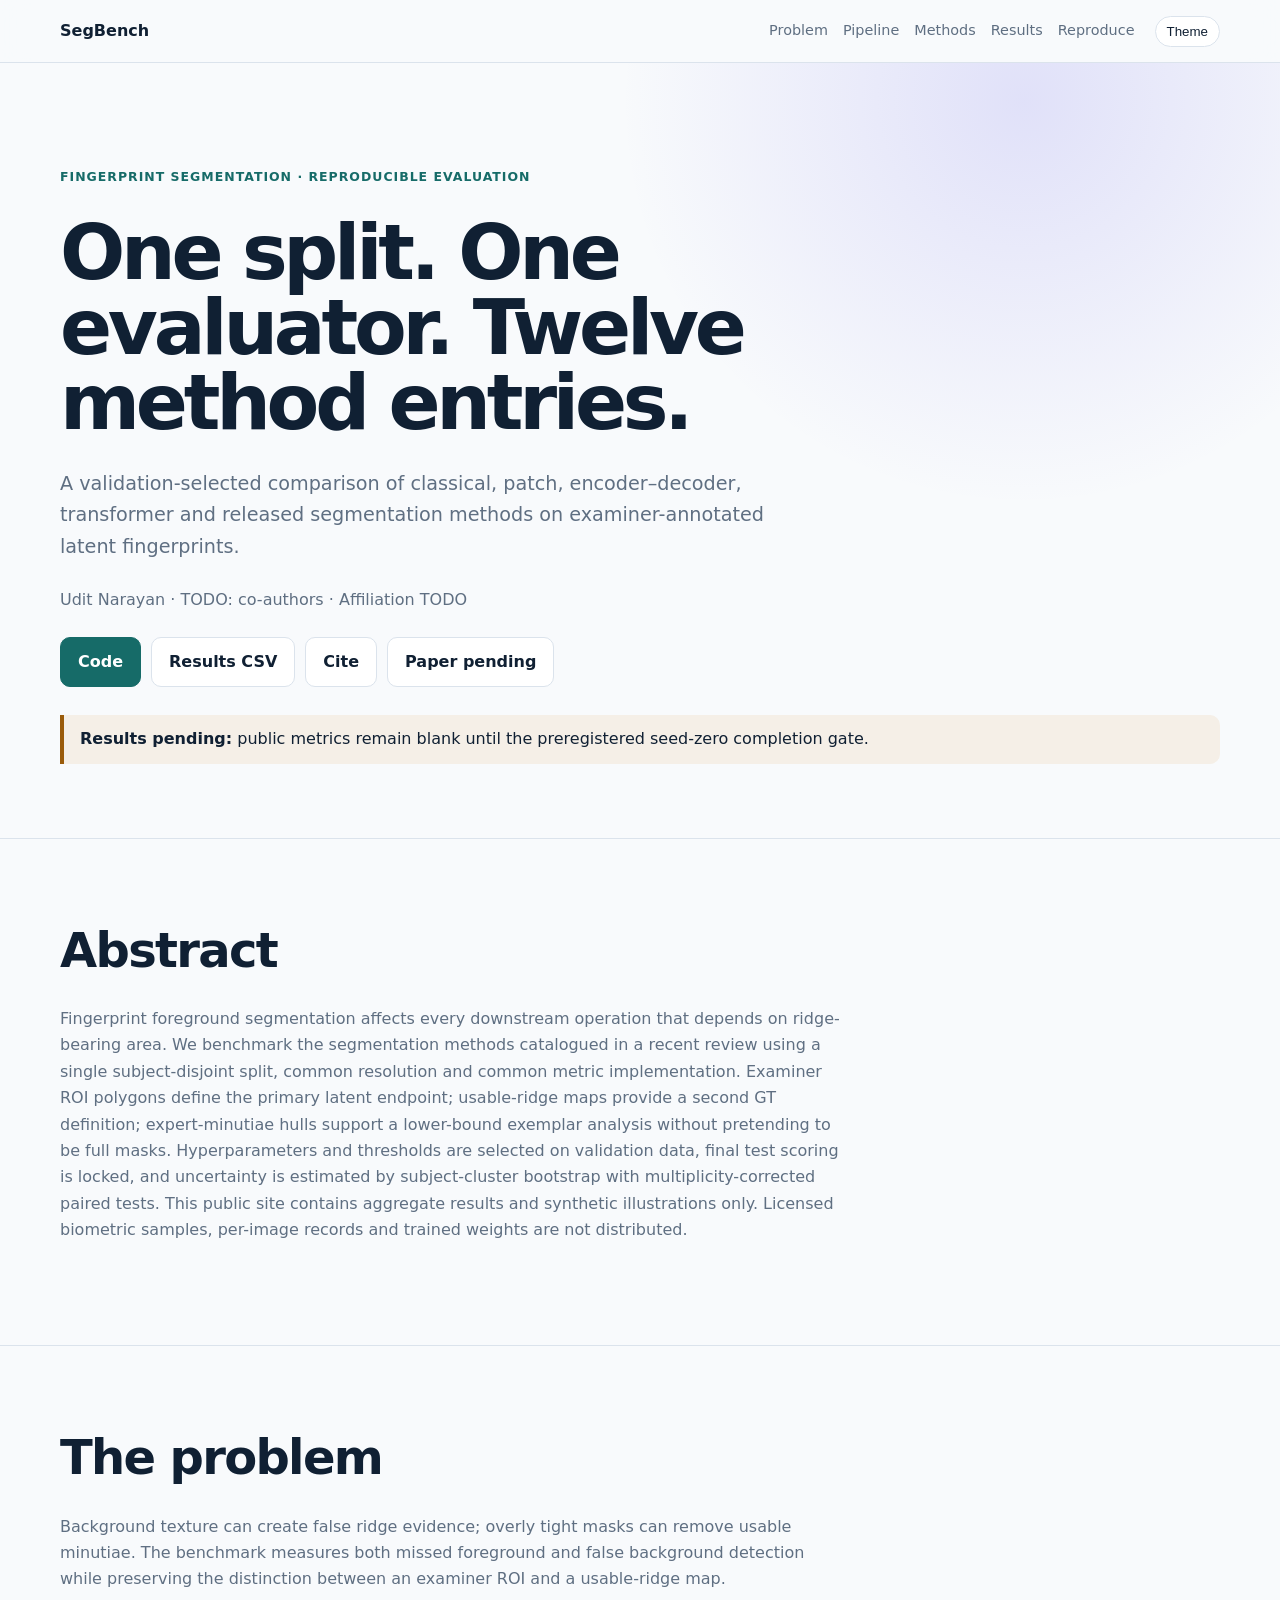
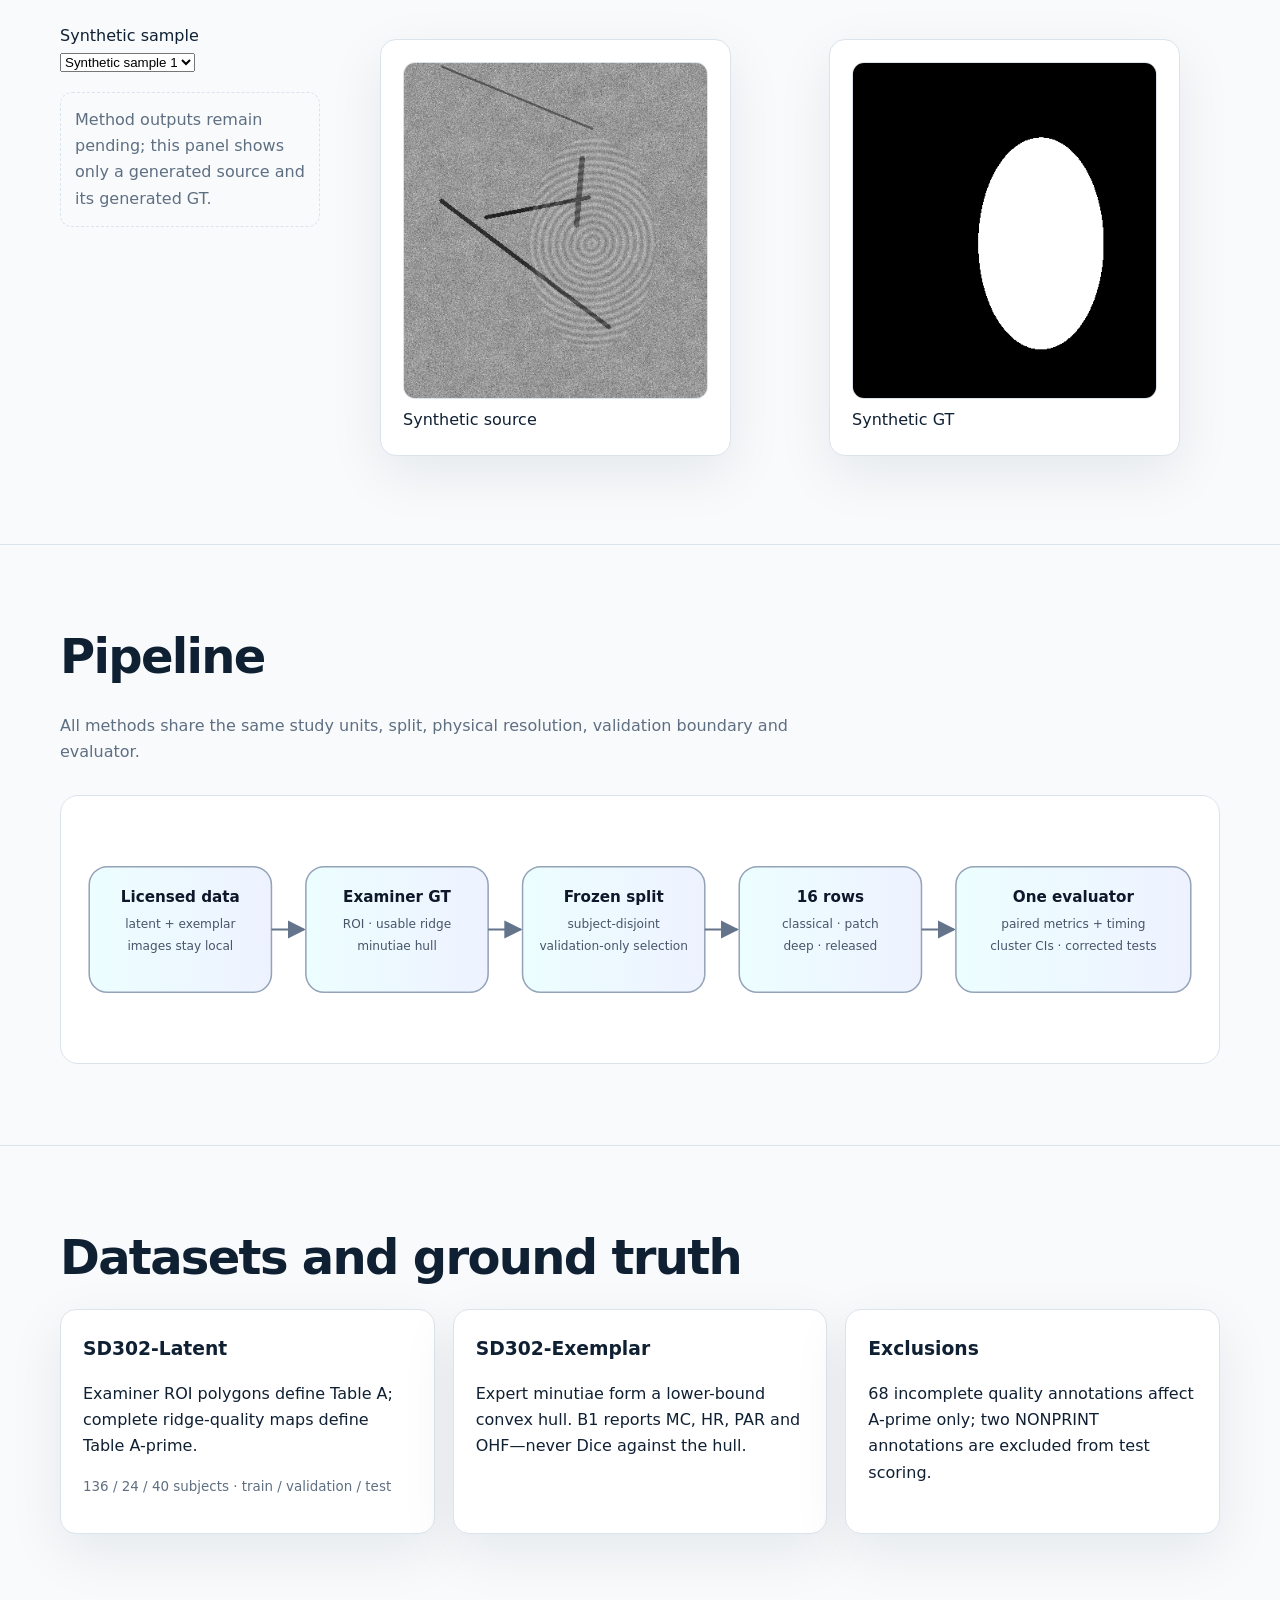
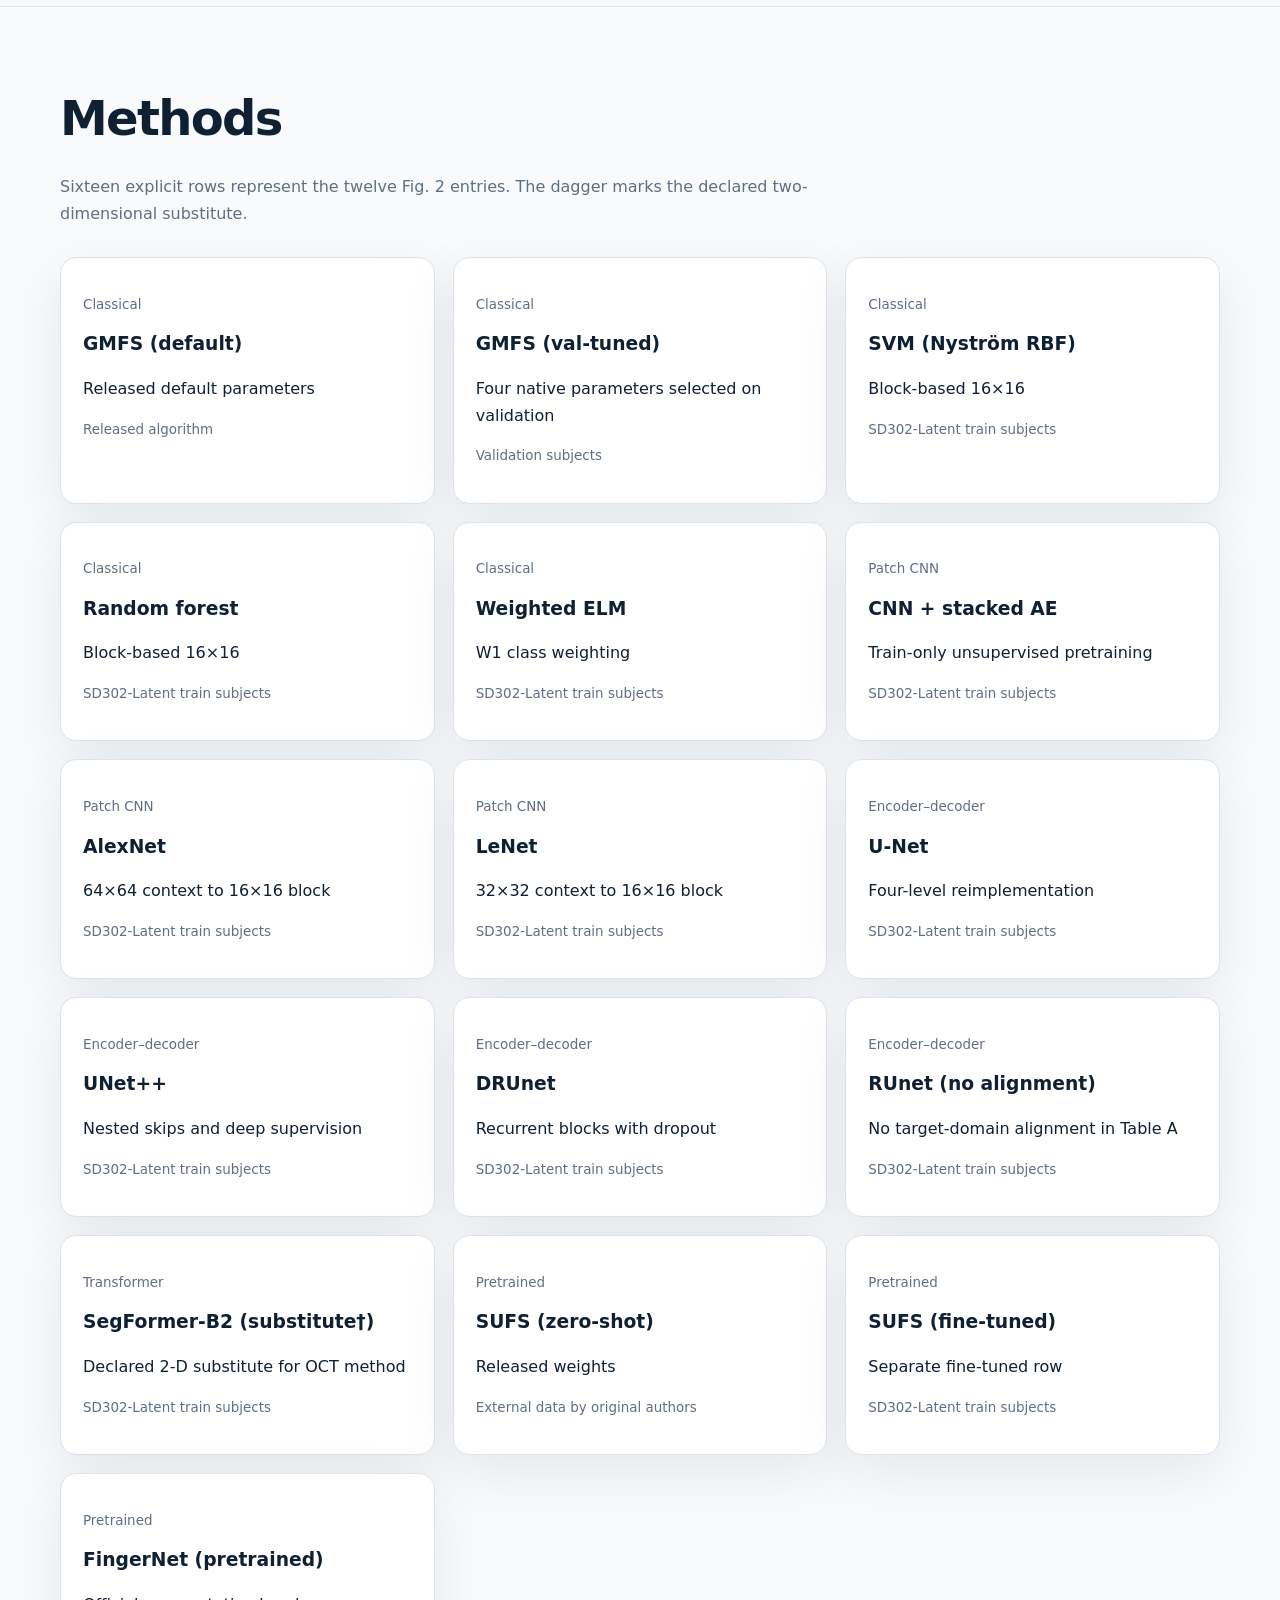
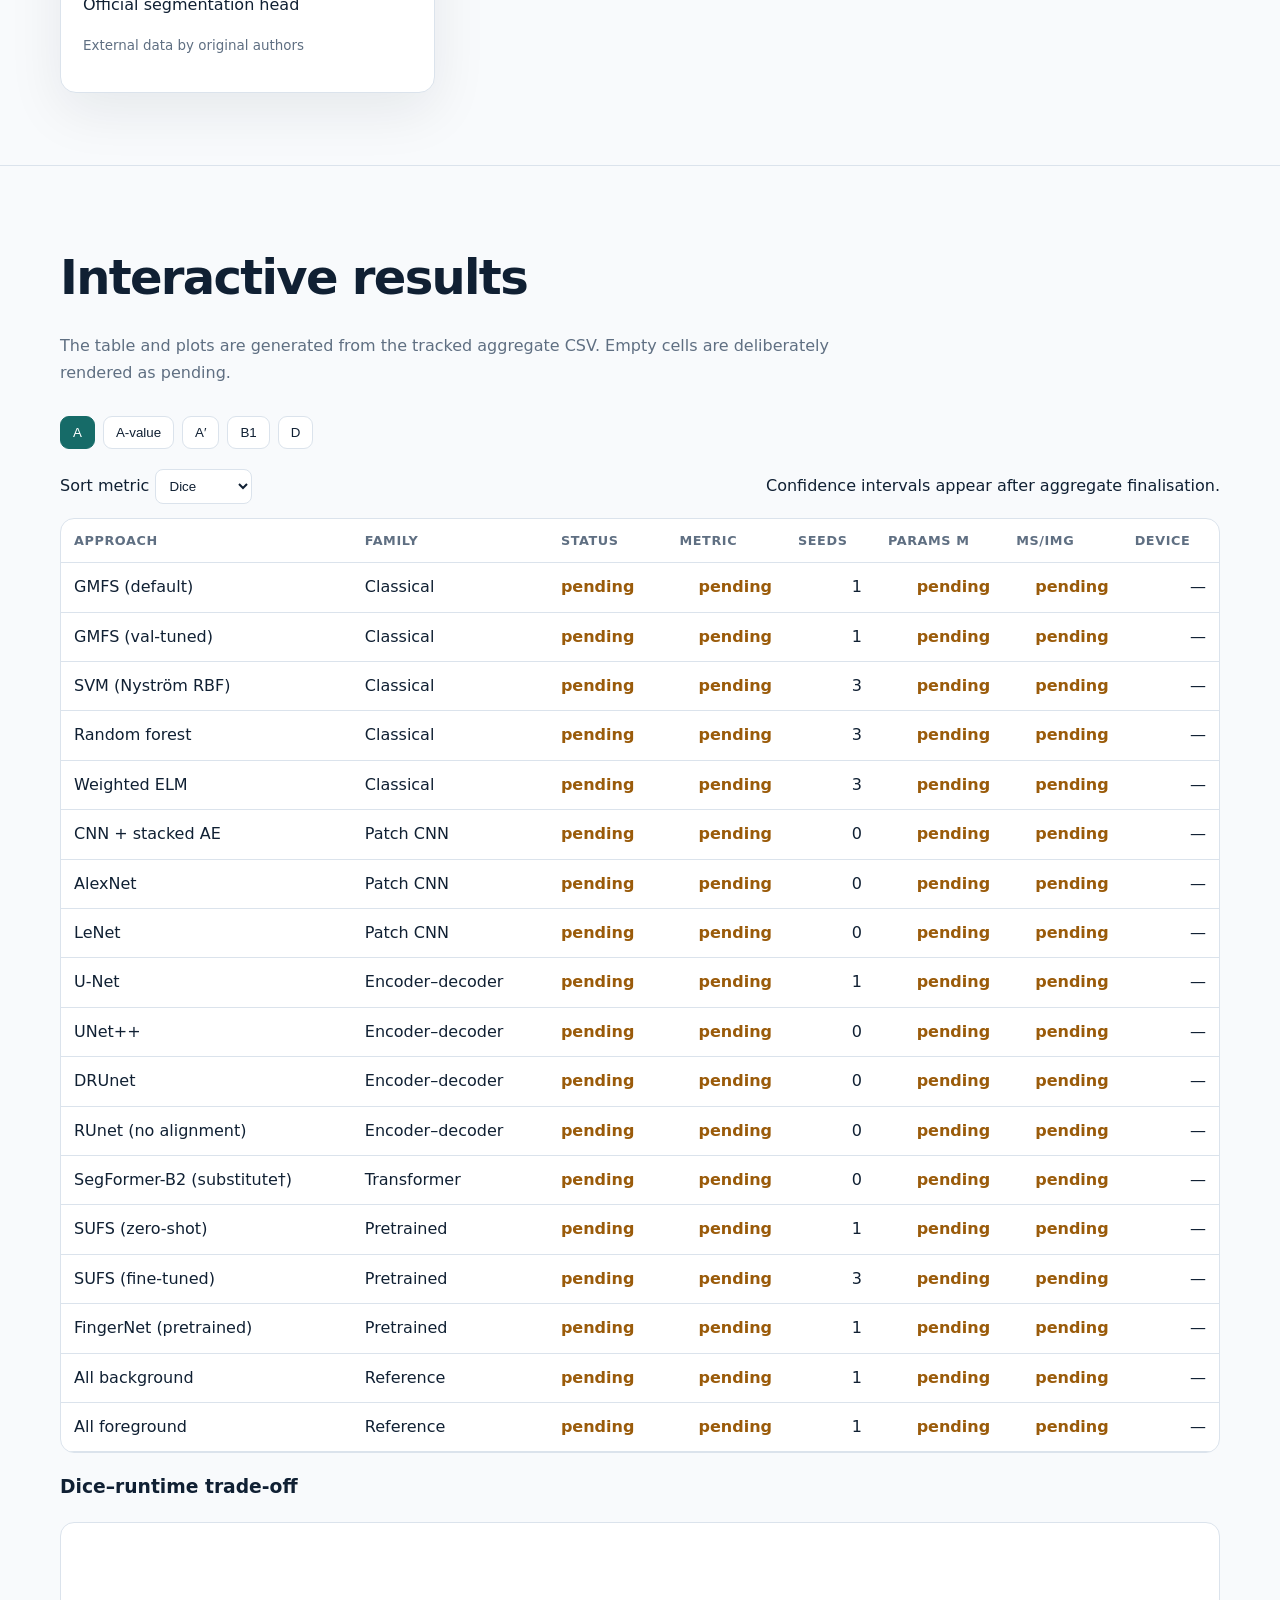
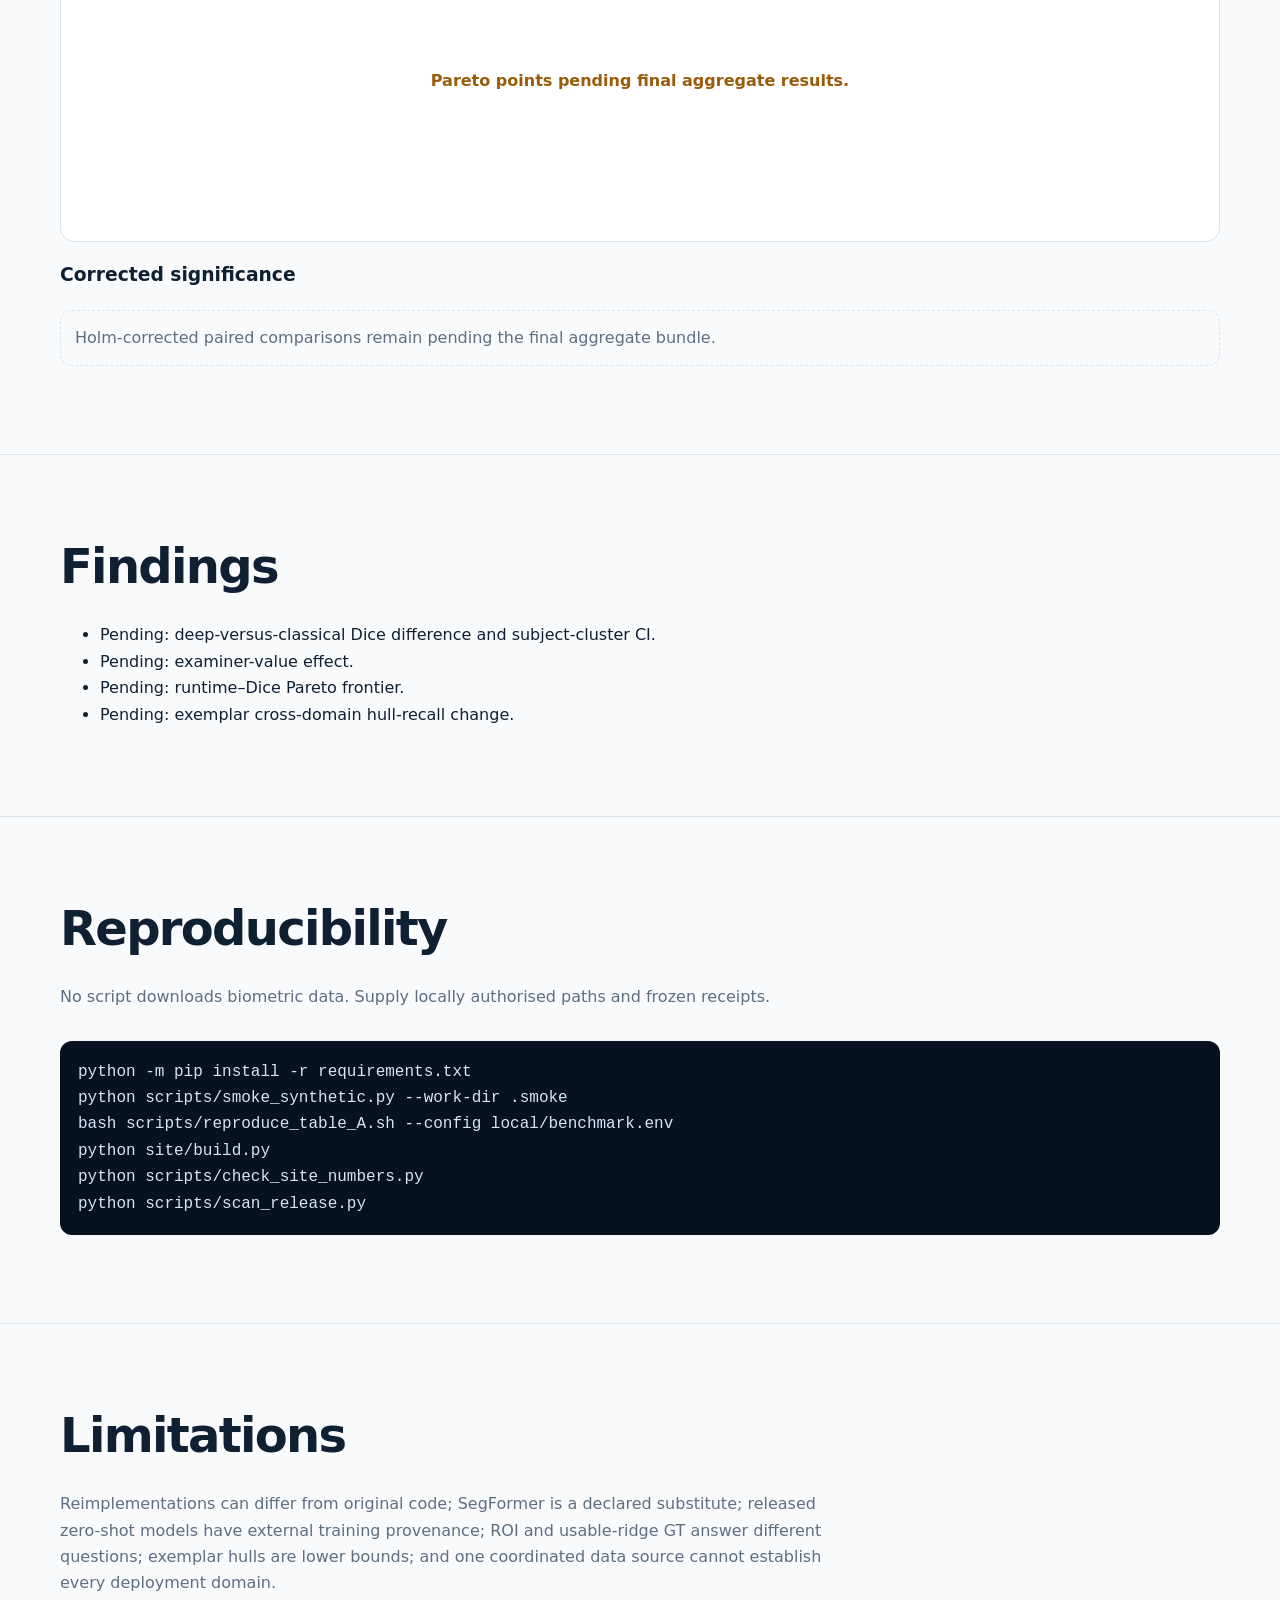
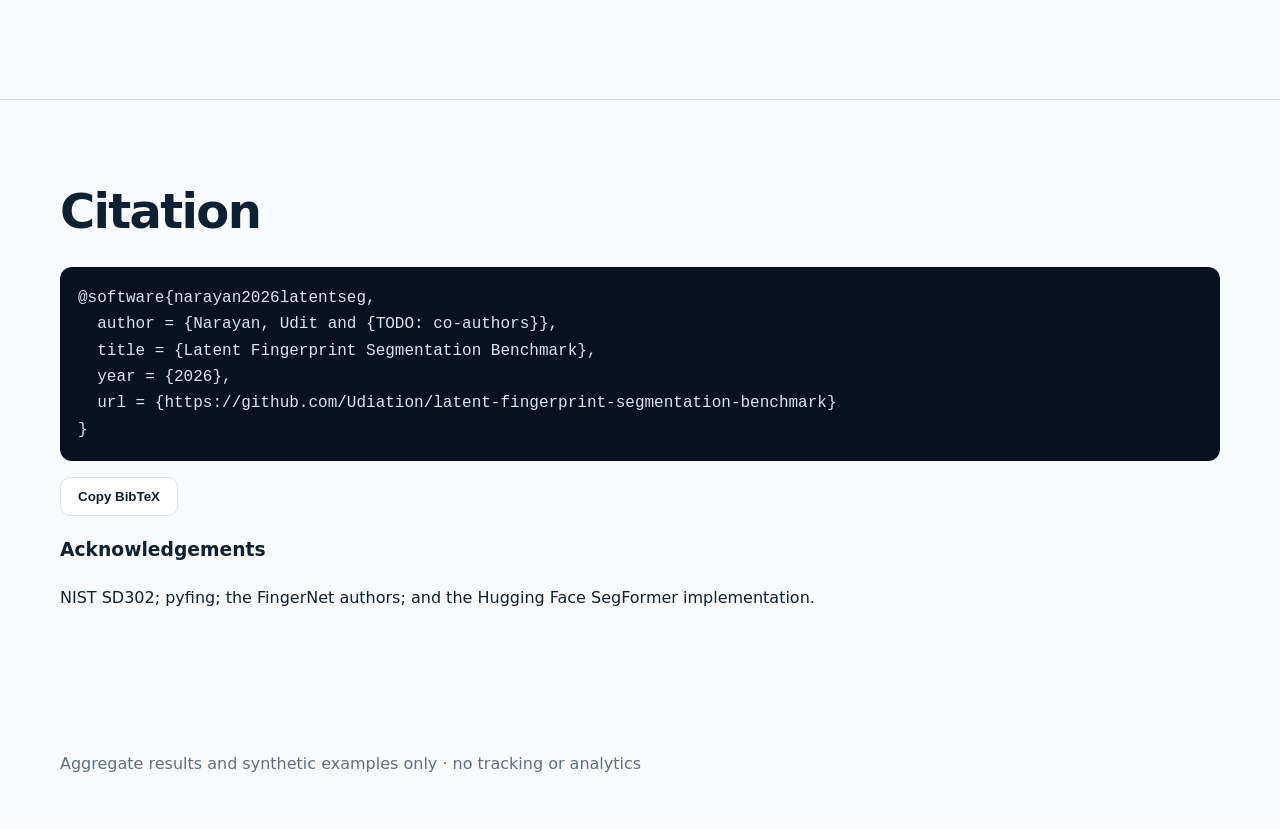
==== index.html @ c1b836b9 "feat: add fail-closed aggregate release updater" ====
<!doctype html>
<html lang="en"><head><meta charset="utf-8"><meta name="viewport" content="width=device-width,initial-scale=1"><meta name="segbench-public-safe" content="1"><title>Latent Fingerprint Segmentation Benchmark</title><meta name="description" content="A reproducible subject-disjoint benchmark of fingerprint foreground segmentation methods."><link rel="icon" href="assets/favicon.svg" type="image/svg+xml"><link rel="stylesheet" href="assets/style.css"></head>
<body><header class="top"><nav class="wrap nav" aria-label="Main"><a class="brand" href="#top">SegBench</a><div class="nav-links"><a href="#problem">Problem</a><a href="#pipeline">Pipeline</a><a href="#methods">Methods</a><a href="#results">Results</a><a href="#reproduce">Reproduce</a></div><button id="theme-toggle" class="theme" aria-label="Toggle colour theme">Theme</button></nav></header>
<main id="top"><section class="hero"><div class="wrap"><p class="eyebrow">Fingerprint segmentation · reproducible evaluation</p><h1>One split. One evaluator. Twelve method entries.</h1><p class="lede">A validation-selected comparison of classical, patch, encoder–decoder, transformer and released segmentation methods on examiner-annotated latent fingerprints.</p><p class="authors">Udit Narayan · TODO: co-authors · Affiliation TODO</p><div class="buttons"><a class="button primary" href="https://github.com/Udiation/latent-fingerprint-segmentation-benchmark">Code</a><a class="button" href="assets/results/public_results.csv">Results CSV</a><a class="button" href="#citation">Cite</a><span class="button" aria-disabled="true">Paper pending</span></div><p class="status"><strong>Results pending:</strong> public metrics remain blank until the preregistered seed-zero completion gate.</p></div></section>
<section class="section"><div class="wrap"><h2>Abstract</h2><p class="section-intro">Fingerprint foreground segmentation affects every downstream operation that depends on ridge-bearing area. We benchmark the segmentation methods catalogued in a recent review using a single subject-disjoint split, common resolution and common metric implementation. Examiner ROI polygons define the primary latent endpoint; usable-ridge maps provide a second GT definition; expert-minutiae hulls support a lower-bound exemplar analysis without pretending to be full masks. Hyperparameters and thresholds are selected on validation data, final test scoring is locked, and uncertainty is estimated by subject-cluster bootstrap with multiplicity-corrected paired tests. This public site contains aggregate results and synthetic illustrations only. Licensed biometric samples, per-image records and trained weights are not distributed.</p></div></section>
<section id="problem" class="section"><div class="wrap"><h2>The problem</h2><p class="section-intro">Background texture can create false ridge evidence; overly tight masks can remove usable minutiae. The benchmark measures both missed foreground and false background detection while preserving the distinction between an examiner ROI and a usable-ridge map.</p><div class="synthetic"><div><label for="synthetic-select">Synthetic sample</label><select id="synthetic-select"></select><p class="notice">Method outputs remain pending; this panel shows only a generated source and its generated GT.</p></div><div class="grid"><figure class="card" style="grid-column:span 6"><img id="synthetic-source" alt="Synthetic ridge-pattern source"><figcaption>Synthetic source</figcaption></figure><figure class="card" style="grid-column:span 6"><img id="synthetic-mask" alt="Synthetic foreground mask"><figcaption>Synthetic GT</figcaption></figure></div></div></div></section>
<section id="pipeline" class="section"><div class="wrap"><h2>Pipeline</h2><p class="section-intro">All methods share the same study units, split, physical resolution, validation boundary and evaluator.</p><img class="pipeline" src="assets/pipeline.svg" alt="Benchmark pipeline from licensed data through examiner GT, subject split, methods, evaluation and statistics"></div></section>
<section class="section"><div class="wrap"><h2>Datasets and ground truth</h2><div class="grid"><article class="card dataset"><h3>SD302-Latent</h3><p>Examiner ROI polygons define Table A; complete ridge-quality maps define Table A-prime.</p><p class="meta">136 / 24 / 40 subjects · train / validation / test</p></article><article class="card dataset"><h3>SD302-Exemplar</h3><p>Expert minutiae form a lower-bound convex hull. B1 reports MC, HR, PAR and OHF—never Dice against the hull.</p></article><article class="card dataset"><h3>Exclusions</h3><p>68 incomplete quality annotations affect A-prime only; two NONPRINT annotations are excluded from test scoring.</p></article></div></div></section>
<section id="methods" class="section"><div class="wrap"><h2>Methods</h2><p class="section-intro">Sixteen explicit rows represent the twelve Fig. 2 entries. The dagger marks the declared two-dimensional substitute.</p><div class="grid"><article class="card method"><p class="meta">Classical</p><h3>GMFS (default)</h3><p>Released default parameters</p><p class="meta">Released algorithm</p></article><article class="card method"><p class="meta">Classical</p><h3>GMFS (val-tuned)</h3><p>Four native parameters selected on validation</p><p class="meta">Validation subjects</p></article><article class="card method"><p class="meta">Classical</p><h3>SVM (Nyström RBF)</h3><p>Block-based 16×16</p><p class="meta">SD302-Latent train subjects</p></article><article class="card method"><p class="meta">Classical</p><h3>Random forest</h3><p>Block-based 16×16</p><p class="meta">SD302-Latent train subjects</p></article><article class="card method"><p class="meta">Classical</p><h3>Weighted ELM</h3><p>W1 class weighting</p><p class="meta">SD302-Latent train subjects</p></article><article class="card method"><p class="meta">Patch CNN</p><h3>CNN + stacked AE</h3><p>Train-only unsupervised pretraining</p><p class="meta">SD302-Latent train subjects</p></article><article class="card method"><p class="meta">Patch CNN</p><h3>AlexNet</h3><p>64×64 context to 16×16 block</p><p class="meta">SD302-Latent train subjects</p></article><article class="card method"><p class="meta">Patch CNN</p><h3>LeNet</h3><p>32×32 context to 16×16 block</p><p class="meta">SD302-Latent train subjects</p></article><article class="card method"><p class="meta">Encoder–decoder</p><h3>U-Net</h3><p>Four-level reimplementation</p><p class="meta">SD302-Latent train subjects</p></article><article class="card method"><p class="meta">Encoder–decoder</p><h3>UNet++</h3><p>Nested skips and deep supervision</p><p class="meta">SD302-Latent train subjects</p></article><article class="card method"><p class="meta">Encoder–decoder</p><h3>DRUnet</h3><p>Recurrent blocks with dropout</p><p class="meta">SD302-Latent train subjects</p></article><article class="card method"><p class="meta">Encoder–decoder</p><h3>RUnet (no alignment)</h3><p>No target-domain alignment in Table A</p><p class="meta">SD302-Latent train subjects</p></article><article class="card method"><p class="meta">Transformer</p><h3>SegFormer-B2 (substitute†)</h3><p>Declared 2-D substitute for OCT method</p><p class="meta">SD302-Latent train subjects</p></article><article class="card method"><p class="meta">Pretrained</p><h3>SUFS (zero-shot)</h3><p>Released weights</p><p class="meta">External data by original authors</p></article><article class="card method"><p class="meta">Pretrained</p><h3>SUFS (fine-tuned)</h3><p>Separate fine-tuned row</p><p class="meta">SD302-Latent train subjects</p></article><article class="card method"><p class="meta">Pretrained</p><h3>FingerNet (pretrained)</h3><p>Official segmentation head</p><p class="meta">External data by original authors</p></article></div></div></section>
<section id="results" class="section"><div class="wrap"><h2>Interactive results</h2><p class="section-intro">The table and plots are generated from the tracked aggregate CSV. Empty cells are deliberately rendered as pending.</p><div class="tabs" role="tablist" aria-label="Result tables"><button id="tab-A" class="tab" role="tab" data-table="A" aria-controls="result-panel" aria-selected="true">A</button><button id="tab-A_value" class="tab" role="tab" data-table="A_value" aria-controls="result-panel" aria-selected="false">A-value</button><button id="tab-A_prime" class="tab" role="tab" data-table="A_prime" aria-controls="result-panel" aria-selected="false">A′</button><button id="tab-B1" class="tab" role="tab" data-table="B1" aria-controls="result-panel" aria-selected="false">B1</button><button id="tab-D" class="tab" role="tab" data-table="D" aria-controls="result-panel" aria-selected="false">D</button></div><div id="result-panel" role="tabpanel" aria-live="polite"><div class="controls"><label>Sort metric <select id="metric"><option value="dice">Dice</option><option value="jaccard">Jaccard</option><option value="mdr">MDR</option><option value="fdr">FDR</option><option value="accuracy">Accuracy</option><option value="mc">MC</option><option value="hr">HR</option><option value="par">PAR</option><option value="ohf">OHF</option><option value="ms_per_img">ms/img</option></select></label><span>Confidence intervals appear after aggregate finalisation.</span></div><div class="table-scroll"><table><thead><tr><th>Approach</th><th>Family</th><th>Status</th><th>Metric</th><th>Seeds</th><th>Params M</th><th>ms/img</th><th>Device</th></tr></thead><tbody id="result-body"></tbody></table></div><h3>Dice–runtime trade-off</h3><div id="pareto" class="chart"></div><h3>Corrected significance</h3><p class="notice">Holm-corrected paired comparisons remain pending the final aggregate bundle.</p></div></div></section>
<section class="section"><div class="wrap"><h2>Findings</h2><ul><li>Pending: deep-versus-classical Dice difference and subject-cluster CI.</li><li>Pending: examiner-value effect.</li><li>Pending: runtime–Dice Pareto frontier.</li><li>Pending: exemplar cross-domain hull-recall change.</li></ul></div></section>
<section id="reproduce" class="section"><div class="wrap"><h2>Reproducibility</h2><p class="section-intro">No script downloads biometric data. Supply locally authorised paths and frozen receipts.</p><pre>python -m pip install -r requirements.txt
python scripts/smoke_synthetic.py --work-dir .smoke
bash scripts/reproduce_table_A.sh --config local/benchmark.env
python site/build.py
python scripts/check_site_numbers.py
python scripts/scan_release.py</pre></div></section>
<section class="section"><div class="wrap"><h2>Limitations</h2><p class="section-intro">Reimplementations can differ from original code; SegFormer is a declared substitute; released zero-shot models have external training provenance; ROI and usable-ridge GT answer different questions; exemplar hulls are lower bounds; and one coordinated data source cannot establish every deployment domain.</p></div></section>
<section id="citation" class="section"><div class="wrap"><h2>Citation</h2><pre id="bibtex">@software{narayan2026latentseg,
  author = {Narayan, Udit and {TODO: co-authors}},
  title = {Latent Fingerprint Segmentation Benchmark},
  year = {2026},
  url = {https://github.com/Udiation/latent-fingerprint-segmentation-benchmark}
}</pre><button id="copy-cite" class="button">Copy BibTeX</button><h3>Acknowledgements</h3><p>NIST SD302; pyfing; the FingerNet authors; and the Hugging Face SegFormer implementation.</p></div></section></main><footer class="footer"><div class="wrap">Aggregate results and synthetic examples only · no tracking or analytics</div></footer>
<script id="public-data" type="application/json">{"schema_version":1,"results":[{"table":"A","view":"overall","group":"overall","year":"2023","method":"gmfs_default","approach":"GMFS (default)","family":"Classical","training_data":"Released algorithm","comment":"Released default parameters","status":"pending","seeds_completed":"1","n_images":"","n_subjects":"","accuracy":"","error_rate":"","dice":"","jaccard":"","miou":"","mdr":"","fdr":"","mc":"","hr":"","par":"","ohf":"","params_m":"","ms_per_img":"","device":"","ci_lower":"","ci_upper":""},{"table":"A","view":"overall","group":"overall","year":"2023","method":"gmfs_tuned","approach":"GMFS (val-tuned)","family":"Classical","training_data":"Validation subjects","comment":"Four native parameters selected on validation","status":"pending","seeds_completed":"1","n_images":"","n_subjects":"","accuracy":"","error_rate":"","dice":"","jaccard":"","miou":"","mdr":"","fdr":"","mc":"","hr":"","par":"","ohf":"","params_m":"","ms_per_img":"","device":"","ci_lower":"","ci_upper":""},{"table":"A","view":"overall","group":"overall","year":"1995","method":"svm","approach":"SVM (Nystr\u00f6m RBF)","family":"Classical","training_data":"SD302-Latent train subjects","comment":"Block-based 16\u00d716","status":"pending","seeds_completed":"3","n_images":"","n_subjects":"","accuracy":"","error_rate":"","dice":"","jaccard":"","miou":"","mdr":"","fdr":"","mc":"","hr":"","par":"","ohf":"","params_m":"","ms_per_img":"","device":"","ci_lower":"","ci_upper":""},{"table":"A","view":"overall","group":"overall","year":"2017","method":"rf","approach":"Random forest","family":"Classical","training_data":"SD302-Latent train subjects","comment":"Block-based 16\u00d716","status":"pending","seeds_completed":"3","n_images":"","n_subjects":"","accuracy":"","error_rate":"","dice":"","jaccard":"","miou":"","mdr":"","fdr":"","mc":"","hr":"","par":"","ohf":"","params_m":"","ms_per_img":"","device":"","ci_lower":"","ci_upper":""},{"table":"A","view":"overall","group":"overall","year":"2016","method":"welm","approach":"Weighted ELM","family":"Classical","training_data":"SD302-Latent train subjects","comment":"W1 class weighting","status":"pending","seeds_completed":"3","n_images":"","n_subjects":"","accuracy":"","error_rate":"","dice":"","jaccard":"","miou":"","mdr":"","fdr":"","mc":"","hr":"","par":"","ohf":"","params_m":"","ms_per_img":"","device":"","ci_lower":"","ci_upper":""},{"table":"A","view":"overall","group":"overall","year":"2023","method":"cnn_ae","approach":"CNN + stacked AE","family":"Patch CNN","training_data":"SD302-Latent train subjects","comment":"Train-only unsupervised pretraining","status":"pending","seeds_completed":"0","n_images":"","n_subjects":"","accuracy":"","error_rate":"","dice":"","jaccard":"","miou":"","mdr":"","fdr":"","mc":"","hr":"","par":"","ohf":"","params_m":"","ms_per_img":"","device":"","ci_lower":"","ci_upper":""},{"table":"A","view":"overall","group":"overall","year":"2019","method":"alexnet","approach":"AlexNet","family":"Patch CNN","training_data":"SD302-Latent train subjects","comment":"64\u00d764 context to 16\u00d716 block","status":"pending","seeds_completed":"0","n_images":"","n_subjects":"","accuracy":"","error_rate":"","dice":"","jaccard":"","miou":"","mdr":"","fdr":"","mc":"","hr":"","par":"","ohf":"","params_m":"","ms_per_img":"","device":"","ci_lower":"","ci_upper":""},{"table":"A","view":"overall","group":"overall","year":"2019","method":"lenet","approach":"LeNet","family":"Patch CNN","training_data":"SD302-Latent train subjects","comment":"32\u00d732 context to 16\u00d716 block","status":"pending","seeds_completed":"0","n_images":"","n_subjects":"","accuracy":"","error_rate":"","dice":"","jaccard":"","miou":"","mdr":"","fdr":"","mc":"","hr":"","par":"","ohf":"","params_m":"","ms_per_img":"","device":"","ci_lower":"","ci_upper":""},{"table":"A","view":"overall","group":"overall","year":"2022","method":"unet","approach":"U-Net","family":"Encoder\u2013decoder","training_data":"SD302-Latent train subjects","comment":"Four-level reimplementation","status":"pending","seeds_completed":"1","n_images":"","n_subjects":"","accuracy":"","error_rate":"","dice":"","jaccard":"","miou":"","mdr":"","fdr":"","mc":"","hr":"","par":"","ohf":"","params_m":"","ms_per_img":"","device":"","ci_lower":"","ci_upper":""},{"table":"A","view":"overall","group":"overall","year":"2020","method":"unetpp","approach":"UNet++","family":"Encoder\u2013decoder","training_data":"SD302-Latent train subjects","comment":"Nested skips and deep supervision","status":"pending","seeds_completed":"0","n_images":"","n_subjects":"","accuracy":"","error_rate":"","dice":"","jaccard":"","miou":"","mdr":"","fdr":"","mc":"","hr":"","par":"","ohf":"","params_m":"","ms_per_img":"","device":"","ci_lower":"","ci_upper":""},{"table":"A","view":"overall","group":"overall","year":"","method":"drunet","approach":"DRUnet","family":"Encoder\u2013decoder","training_data":"SD302-Latent train subjects","comment":"Recurrent blocks with dropout","status":"pending","seeds_completed":"0","n_images":"","n_subjects":"","accuracy":"","error_rate":"","dice":"","jaccard":"","miou":"","mdr":"","fdr":"","mc":"","hr":"","par":"","ohf":"","params_m":"","ms_per_img":"","device":"","ci_lower":"","ci_upper":""},{"table":"A","view":"overall","group":"overall","year":"2021","method":"r_unet","approach":"RUnet (no alignment)","family":"Encoder\u2013decoder","training_data":"SD302-Latent train subjects","comment":"No target-domain alignment in Table A","status":"pending","seeds_completed":"0","n_images":"","n_subjects":"","accuracy":"","error_rate":"","dice":"","jaccard":"","miou":"","mdr":"","fdr":"","mc":"","hr":"","par":"","ohf":"","params_m":"","ms_per_img":"","device":"","ci_lower":"","ci_upper":""},{"table":"A","view":"overall","group":"overall","year":"2021","method":"segformer_b2","approach":"SegFormer-B2 (substitute\u2020)","family":"Transformer","training_data":"SD302-Latent train subjects","comment":"Declared 2-D substitute for OCT method","status":"pending","seeds_completed":"0","n_images":"","n_subjects":"","accuracy":"","error_rate":"","dice":"","jaccard":"","miou":"","mdr":"","fdr":"","mc":"","hr":"","par":"","ohf":"","params_m":"","ms_per_img":"","device":"","ci_lower":"","ci_upper":""},{"table":"A","view":"overall","group":"overall","year":"2023","method":"sufs_zero","approach":"SUFS (zero-shot)","family":"Pretrained","training_data":"External data by original authors","comment":"Released weights","status":"pending","seeds_completed":"1","n_images":"","n_subjects":"","accuracy":"","error_rate":"","dice":"","jaccard":"","miou":"","mdr":"","fdr":"","mc":"","hr":"","par":"","ohf":"","params_m":"","ms_per_img":"","device":"","ci_lower":"","ci_upper":""},{"table":"A","view":"overall","group":"overall","year":"2023","method":"sufs_ft","approach":"SUFS (fine-tuned)","family":"Pretrained","training_data":"SD302-Latent train subjects","comment":"Separate fine-tuned row","status":"pending","seeds_completed":"3","n_images":"","n_subjects":"","accuracy":"","error_rate":"","dice":"","jaccard":"","miou":"","mdr":"","fdr":"","mc":"","hr":"","par":"","ohf":"","params_m":"","ms_per_img":"","device":"","ci_lower":"","ci_upper":""},{"table":"A","view":"overall","group":"overall","year":"2017","method":"fingernet","approach":"FingerNet (pretrained)","family":"Pretrained","training_data":"External data by original authors","comment":"Official segmentation head","status":"pending","seeds_completed":"1","n_images":"","n_subjects":"","accuracy":"","error_rate":"","dice":"","jaccard":"","miou":"","mdr":"","fdr":"","mc":"","hr":"","par":"","ohf":"","params_m":"","ms_per_img":"","device":"","ci_lower":"","ci_upper":""},{"table":"A","view":"overall","group":"overall","year":"","method":"all_background","approach":"All background","family":"Reference","training_data":"None","comment":"Non-ranked reference","status":"pending","seeds_completed":"1","n_images":"","n_subjects":"","accuracy":"","error_rate":"","dice":"","jaccard":"","miou":"","mdr":"","fdr":"","mc":"","hr":"","par":"","ohf":"","params_m":"","ms_per_img":"","device":"","ci_lower":"","ci_upper":""},{"table":"A","view":"overall","group":"overall","year":"","method":"all_foreground","approach":"All foreground","family":"Reference","training_data":"None","comment":"Non-ranked reference","status":"pending","seeds_completed":"1","n_images":"","n_subjects":"","accuracy":"","error_rate":"","dice":"","jaccard":"","miou":"","mdr":"","fdr":"","mc":"","hr":"","par":"","ohf":"","params_m":"","ms_per_img":"","device":"","ci_lower":"","ci_upper":""}],"tables":[{"table":"A","title":"SD302-Latent \u00b7 examiner ROI","status":"pending","note":"Final aggregate metrics await seed-zero gate"},{"table":"A_value","title":"Examiner-value breakdown","status":"pending","note":"Generated after Table A finalisation"},{"table":"A_prime","title":"SD302-Latent \u00b7 usable-ridge GT","status":"pending","note":"Uses the same frozen Table A predictions"},{"table":"B1","title":"SD302-Exemplar \u00b7 minutiae-hull lower bound","status":"pending","note":"Reports MC HR PAR and OHF rather than Dice"},{"table":"D","title":"Cross-domain summary","status":"pending","note":"Generated after Dataset 2 evaluation"}],"statistics":[{"table":"A","metric":"dice","comparison":"pending","estimate":"","ci_lower":"","ci_upper":"","p_holm":"","significant":"","status":"pending"},{"table":"B1","metric":"hr","comparison":"pending","estimate":"","ci_lower":"","ci_upper":"","p_holm":"","significant":"","status":"pending"}],"synthetic":[{"key":"synthetic-1","label":"Synthetic sample 1","image":"assets/synthetic/source-1.png","mask":"assets/synthetic/mask-1.png"},{"key":"synthetic-2","label":"Synthetic sample 2","image":"assets/synthetic/source-2.png","mask":"assets/synthetic/mask-2.png"},{"key":"synthetic-3","label":"Synthetic sample 3","image":"assets/synthetic/source-3.png","mask":"assets/synthetic/mask-3.png"}]}</script><script src="assets/app.js"></script></body></html>
---- assets/style.css ----
:root{color-scheme:light dark;--bg:#f8fafc;--surface:#fff;--text:#102033;--muted:#5f6f82;--line:#dbe3ec;--accent:#166b68;--accent2:#4f46e5;--pending:#9a5b0a;--shadow:0 18px 55px rgba(15,23,42,.08)}
html[data-theme="dark"]{--bg:#0b1220;--surface:#121c2e;--text:#edf4ff;--muted:#a7b4c7;--line:#26354c;--accent:#61d2c8;--accent2:#a7a1ff;--pending:#f6bd60;--shadow:0 18px 55px rgba(0,0,0,.32)}
*{box-sizing:border-box}html{scroll-behavior:smooth}body{margin:0;background:var(--bg);color:var(--text);font:16px/1.65 Inter,ui-sans-serif,system-ui,-apple-system,BlinkMacSystemFont,"Segoe UI",sans-serif}a{color:var(--accent);text-underline-offset:3px}.wrap{width:min(1160px,calc(100% - 36px));margin:auto}.top{position:sticky;top:0;z-index:20;background:color-mix(in srgb,var(--bg) 88%,transparent);backdrop-filter:blur(14px);border-bottom:1px solid var(--line)}.nav{height:62px;display:flex;align-items:center;gap:20px}.brand{font-weight:800;color:var(--text);text-decoration:none;margin-right:auto}.nav-links{display:flex;gap:15px}.nav-links a{font-size:.9rem;color:var(--muted);text-decoration:none}.theme{border:1px solid var(--line);background:var(--surface);color:var(--text);border-radius:999px;padding:7px 11px;cursor:pointer}.hero{padding:92px 0 58px;background:radial-gradient(circle at 80% 5%,color-mix(in srgb,var(--accent2) 14%,transparent),transparent 32%)}.eyebrow{color:var(--accent);font-weight:800;letter-spacing:.08em;text-transform:uppercase;font-size:.78rem}.hero h1{font-size:clamp(2.4rem,6vw,5.7rem);line-height:.98;letter-spacing:-.055em;max-width:930px;margin:.35em 0}.lede{font-size:1.2rem;max-width:760px;color:var(--muted)}.authors{margin:24px 0;color:var(--muted)}.buttons{display:flex;flex-wrap:wrap;gap:10px}.button{display:inline-flex;padding:11px 17px;border-radius:10px;text-decoration:none;font-weight:700;border:1px solid var(--line);background:var(--surface);color:var(--text)}.button.primary{background:var(--accent);border-color:var(--accent);color:#fff}.status{margin-top:28px;border-left:4px solid var(--pending);padding:11px 16px;background:color-mix(in srgb,var(--pending) 10%,var(--surface));border-radius:0 10px 10px 0}.section{padding:72px 0;border-top:1px solid var(--line)}.section h2{font-size:clamp(1.8rem,4vw,3rem);letter-spacing:-.035em;margin:0 0 12px}.section-intro{color:var(--muted);max-width:780px;margin-bottom:30px}.grid{display:grid;grid-template-columns:repeat(12,1fr);gap:18px}.card{background:var(--surface);border:1px solid var(--line);border-radius:16px;padding:22px;box-shadow:var(--shadow)}.dataset{grid-column:span 4}.method{grid-column:span 4}.card h3{margin:.1rem 0}.meta{font-size:.84rem;color:var(--muted)}.pipeline{width:100%;background:#fff;border-radius:18px;border:1px solid var(--line);padding:12px}.tabs{display:flex;gap:8px;flex-wrap:wrap;margin:20px 0}.tab{border:1px solid var(--line);background:var(--surface);color:var(--text);border-radius:9px;padding:8px 12px;cursor:pointer}.tab[aria-selected="true"]{background:var(--accent);color:#fff;border-color:var(--accent)}.controls{display:flex;justify-content:space-between;gap:12px;align-items:center;flex-wrap:wrap;margin:14px 0}.controls select{border:1px solid var(--line);background:var(--surface);color:var(--text);padding:8px 10px;border-radius:8px}.table-scroll{overflow:auto;border:1px solid var(--line);border-radius:14px;background:var(--surface)}table{border-collapse:collapse;width:100%;min-width:780px}th,td{text-align:left;padding:11px 13px;border-bottom:1px solid var(--line);white-space:nowrap}th{font-size:.8rem;text-transform:uppercase;letter-spacing:.045em;color:var(--muted);cursor:pointer}td.numeric{text-align:right;font-variant-numeric:tabular-nums}.pending{color:var(--pending);font-weight:700}.chart{min-height:320px;border:1px solid var(--line);border-radius:14px;background:var(--surface);display:grid;place-items:center;padding:16px}.chart svg{max-width:100%;height:auto}.synthetic{display:grid;grid-template-columns:260px 1fr;gap:20px}.synthetic img{max-width:100%;border-radius:12px;border:1px solid var(--line);background:#ddd}.notice{padding:14px;border:1px dashed var(--line);border-radius:12px;color:var(--muted)}pre{white-space:pre-wrap;background:#07111f;color:#d7e5f8;border-radius:12px;padding:18px;overflow:auto}.footer{padding:52px 0;color:var(--muted)}@media(max-width:850px){.nav-links{display:none}.dataset,.method{grid-column:span 6}.synthetic{grid-template-columns:1fr}}@media(max-width:580px){.dataset,.method{grid-column:span 12}.hero{padding-top:62px}.wrap{width:min(100% - 24px,1160px)}}@media(prefers-reduced-motion:reduce){html{scroll-behavior:auto}}
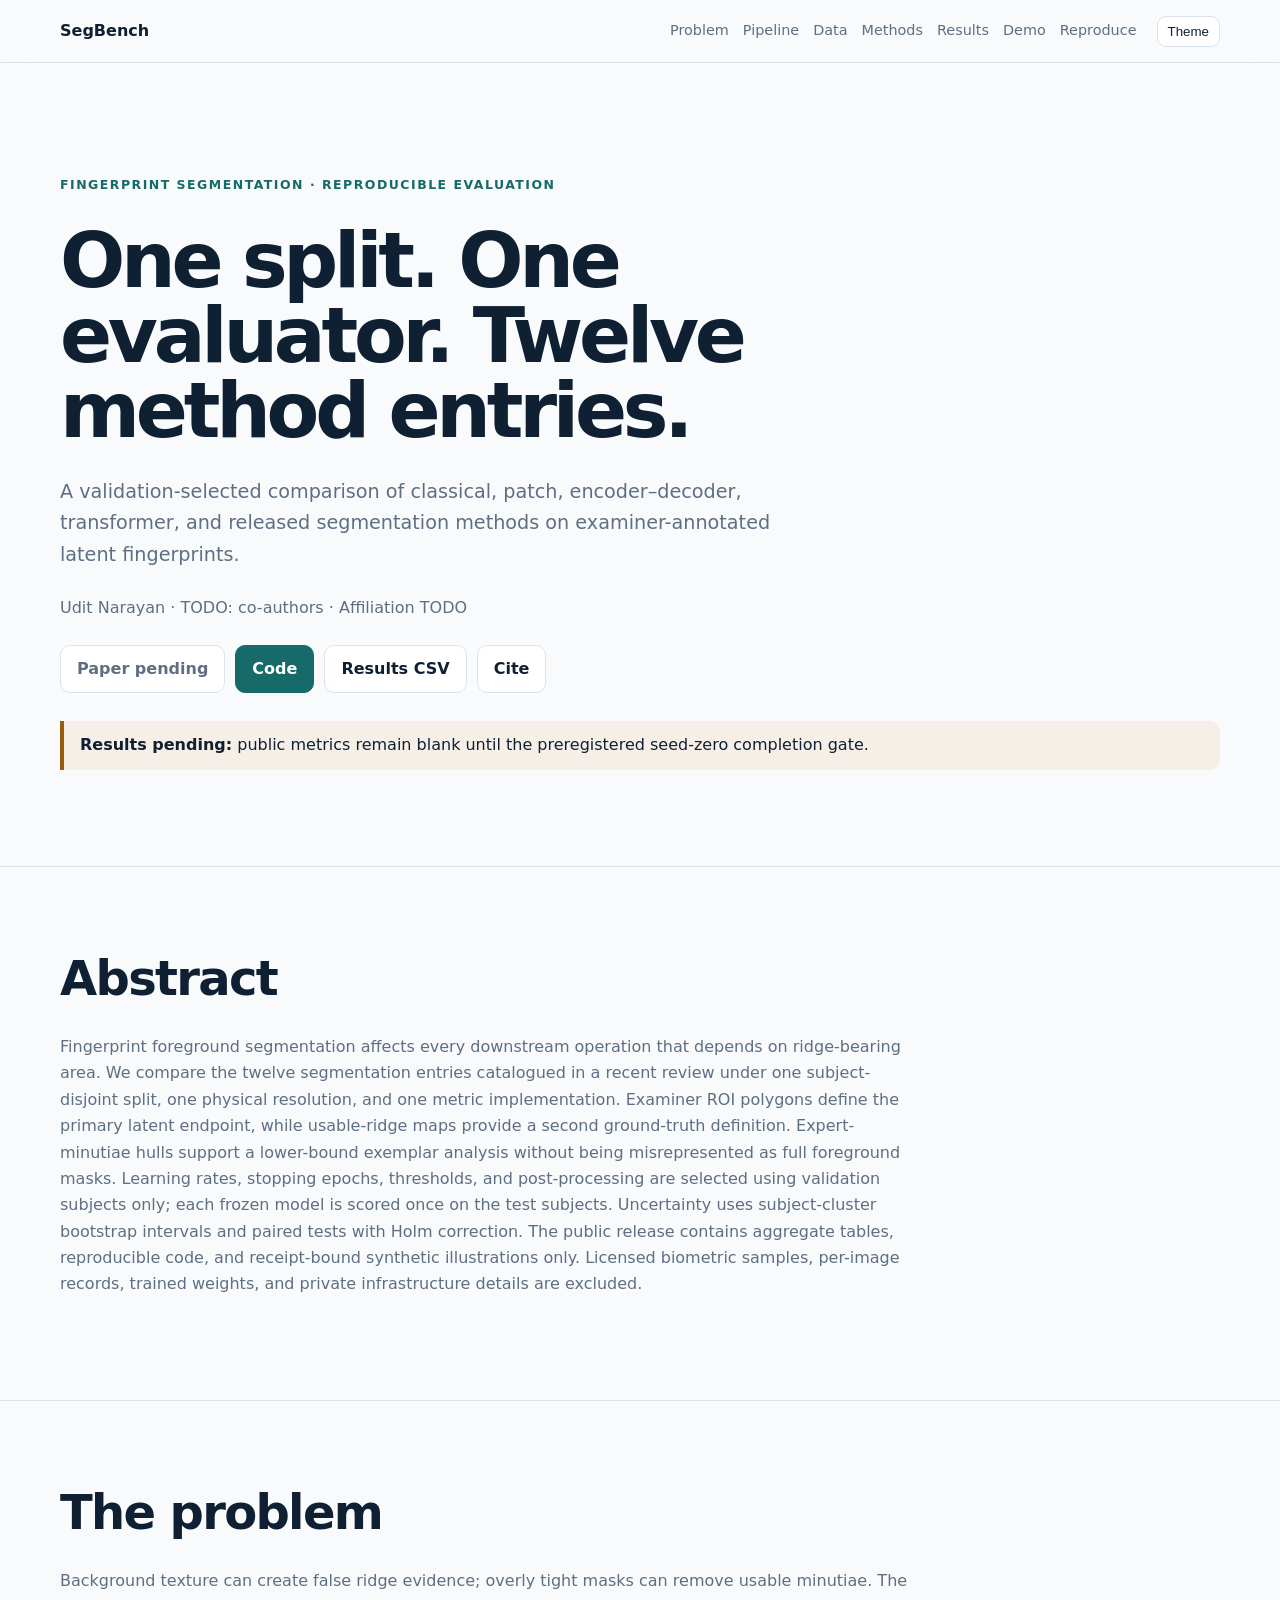
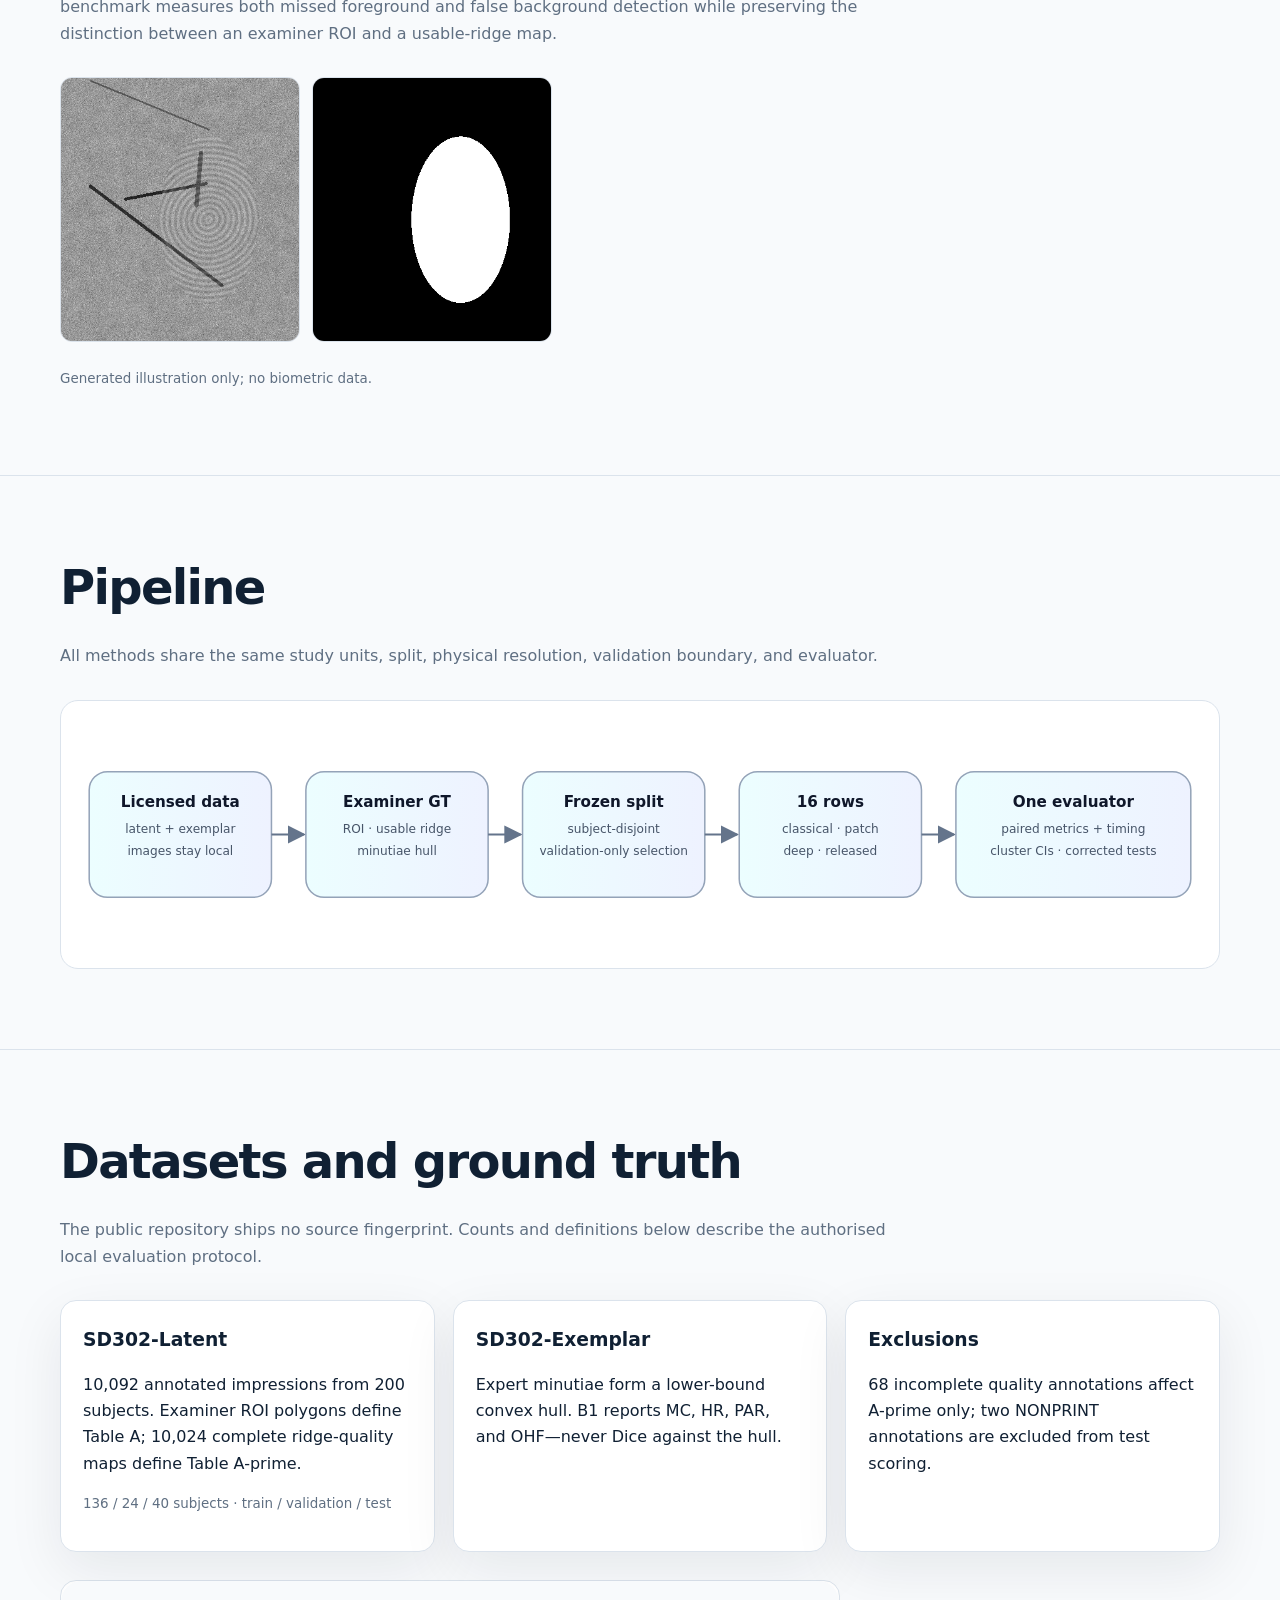
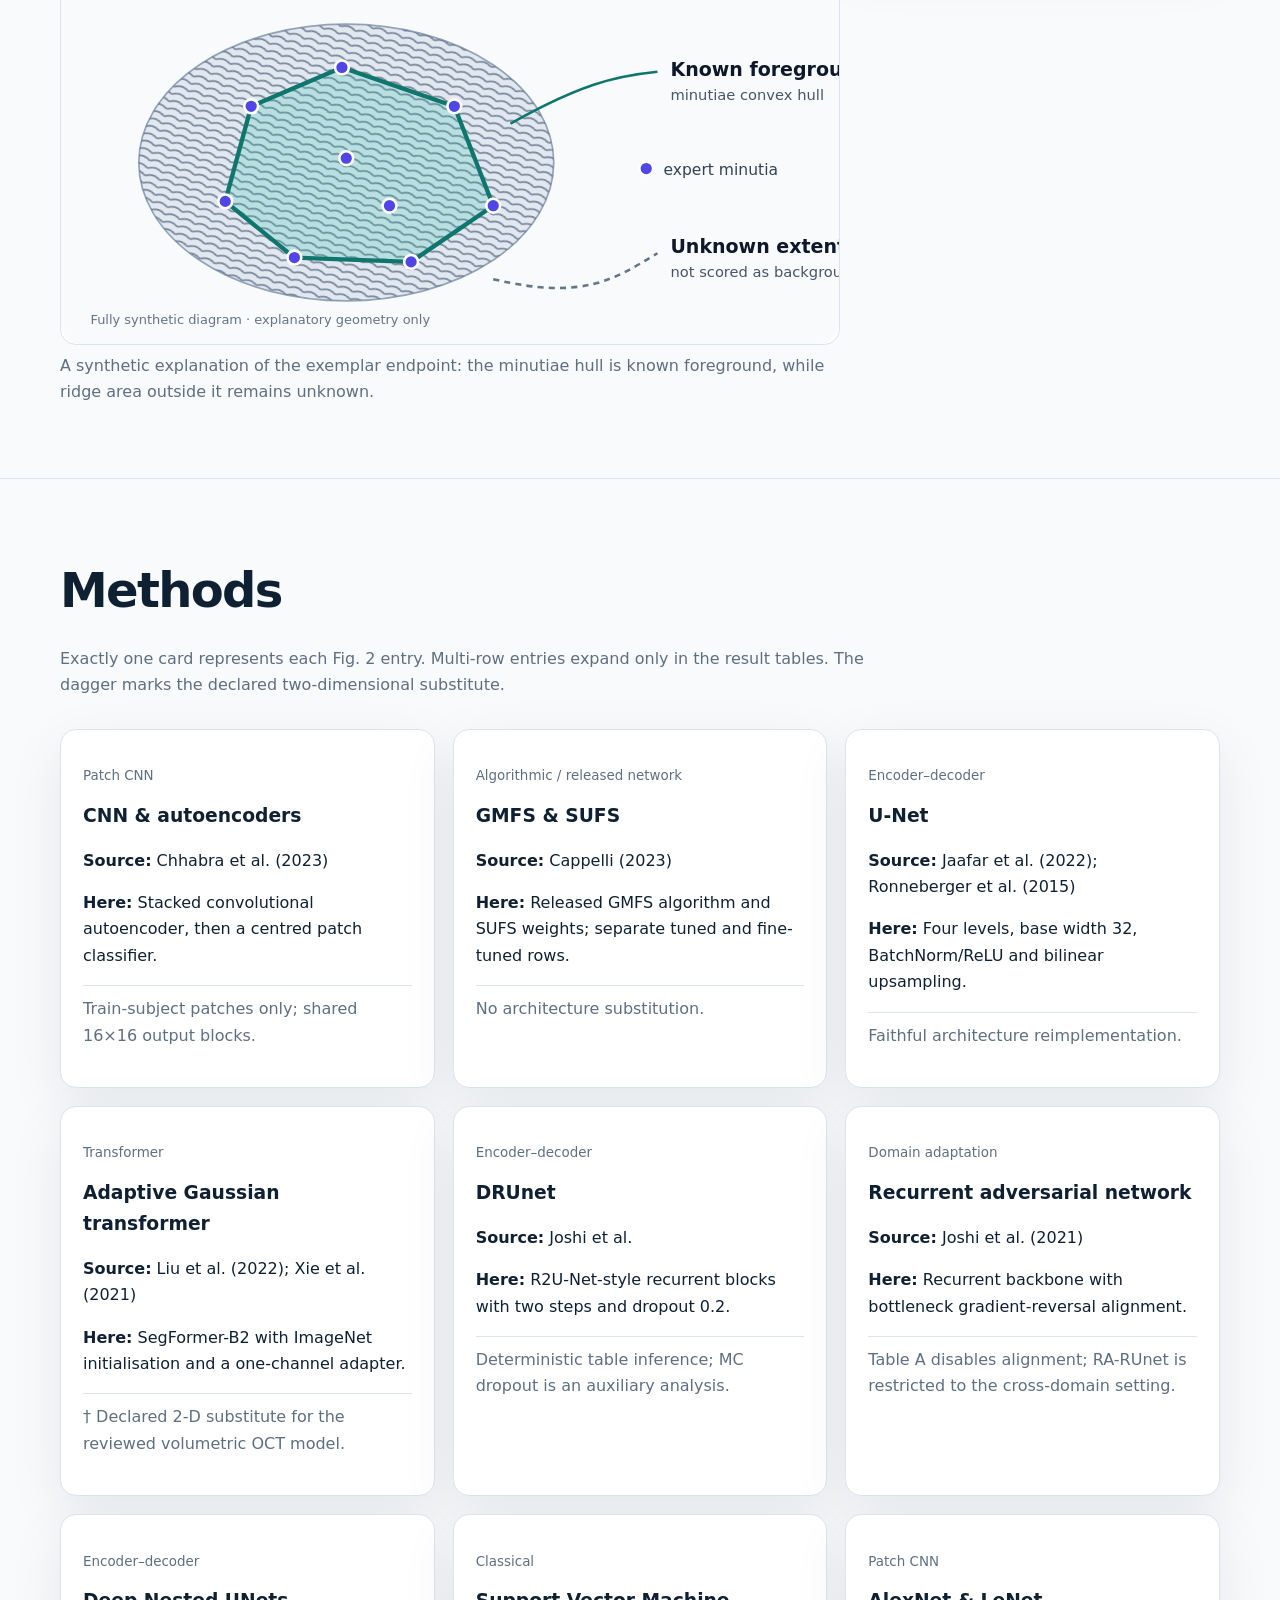
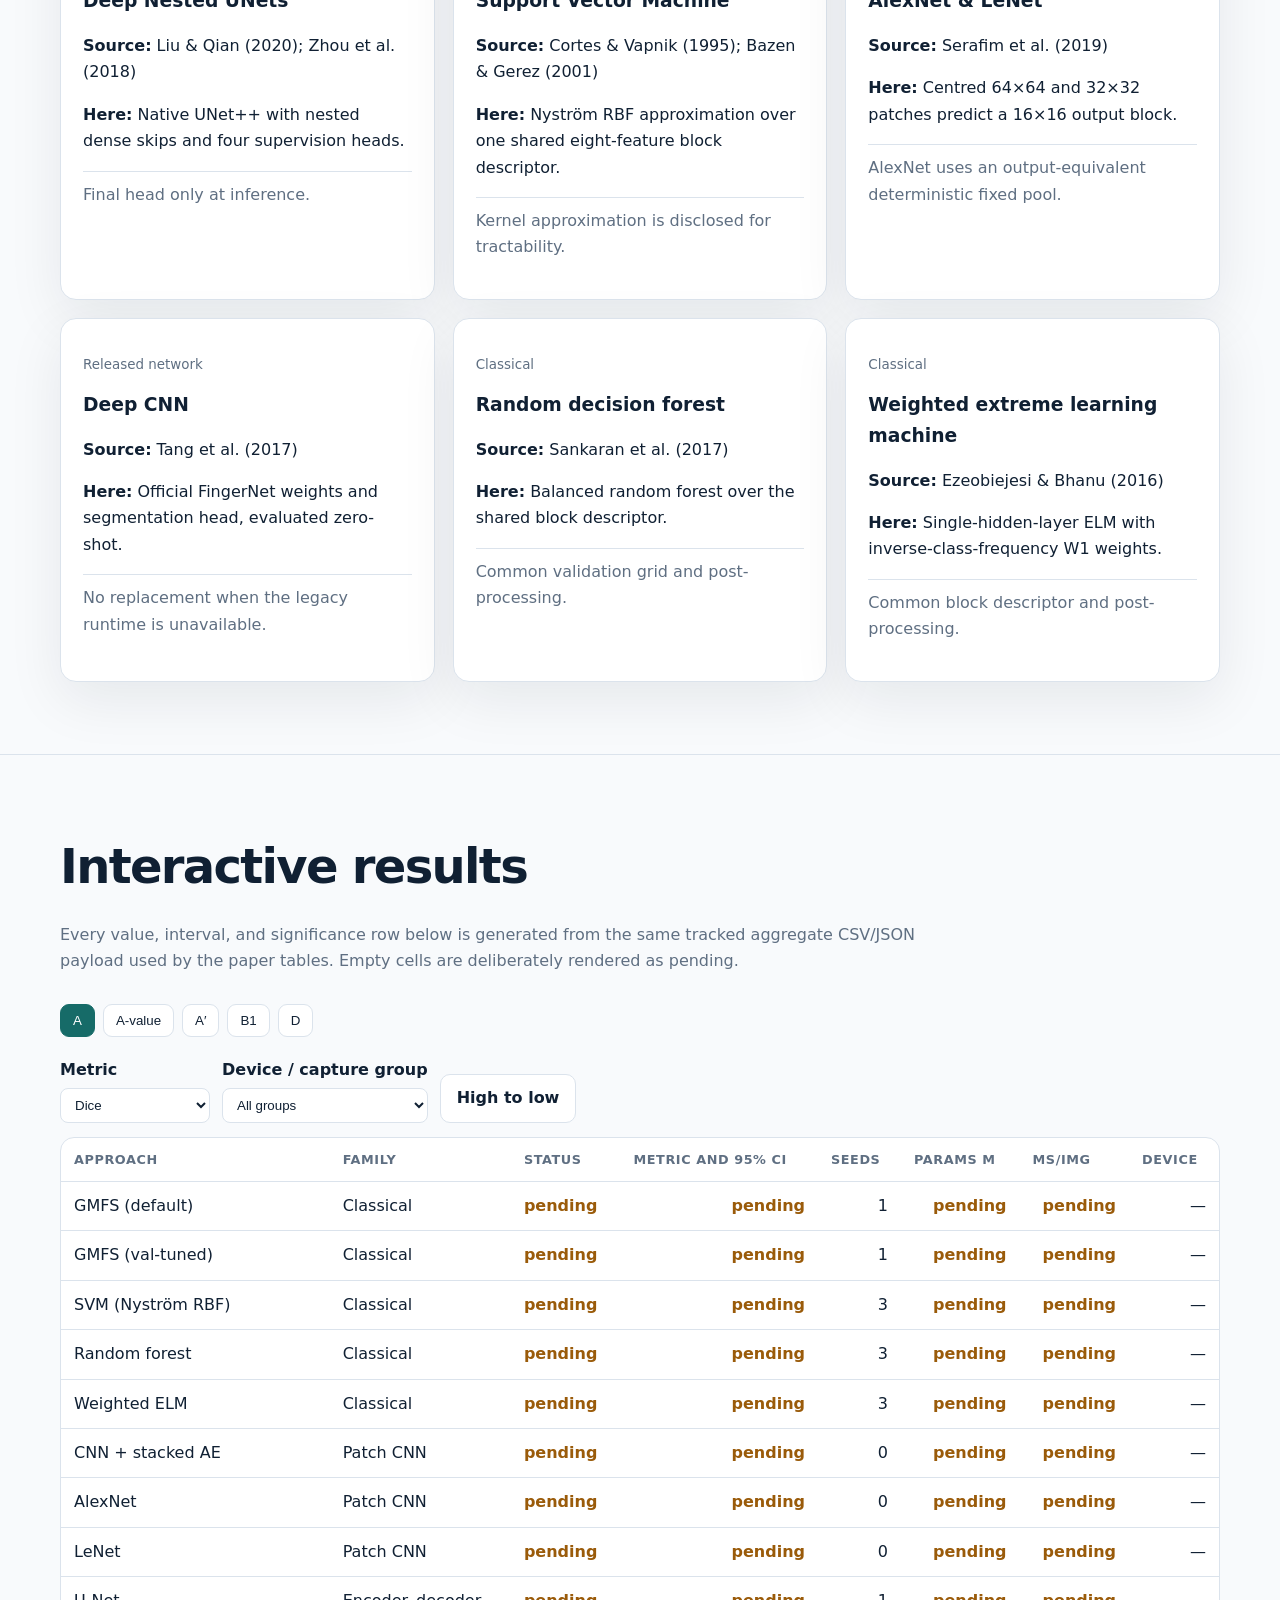
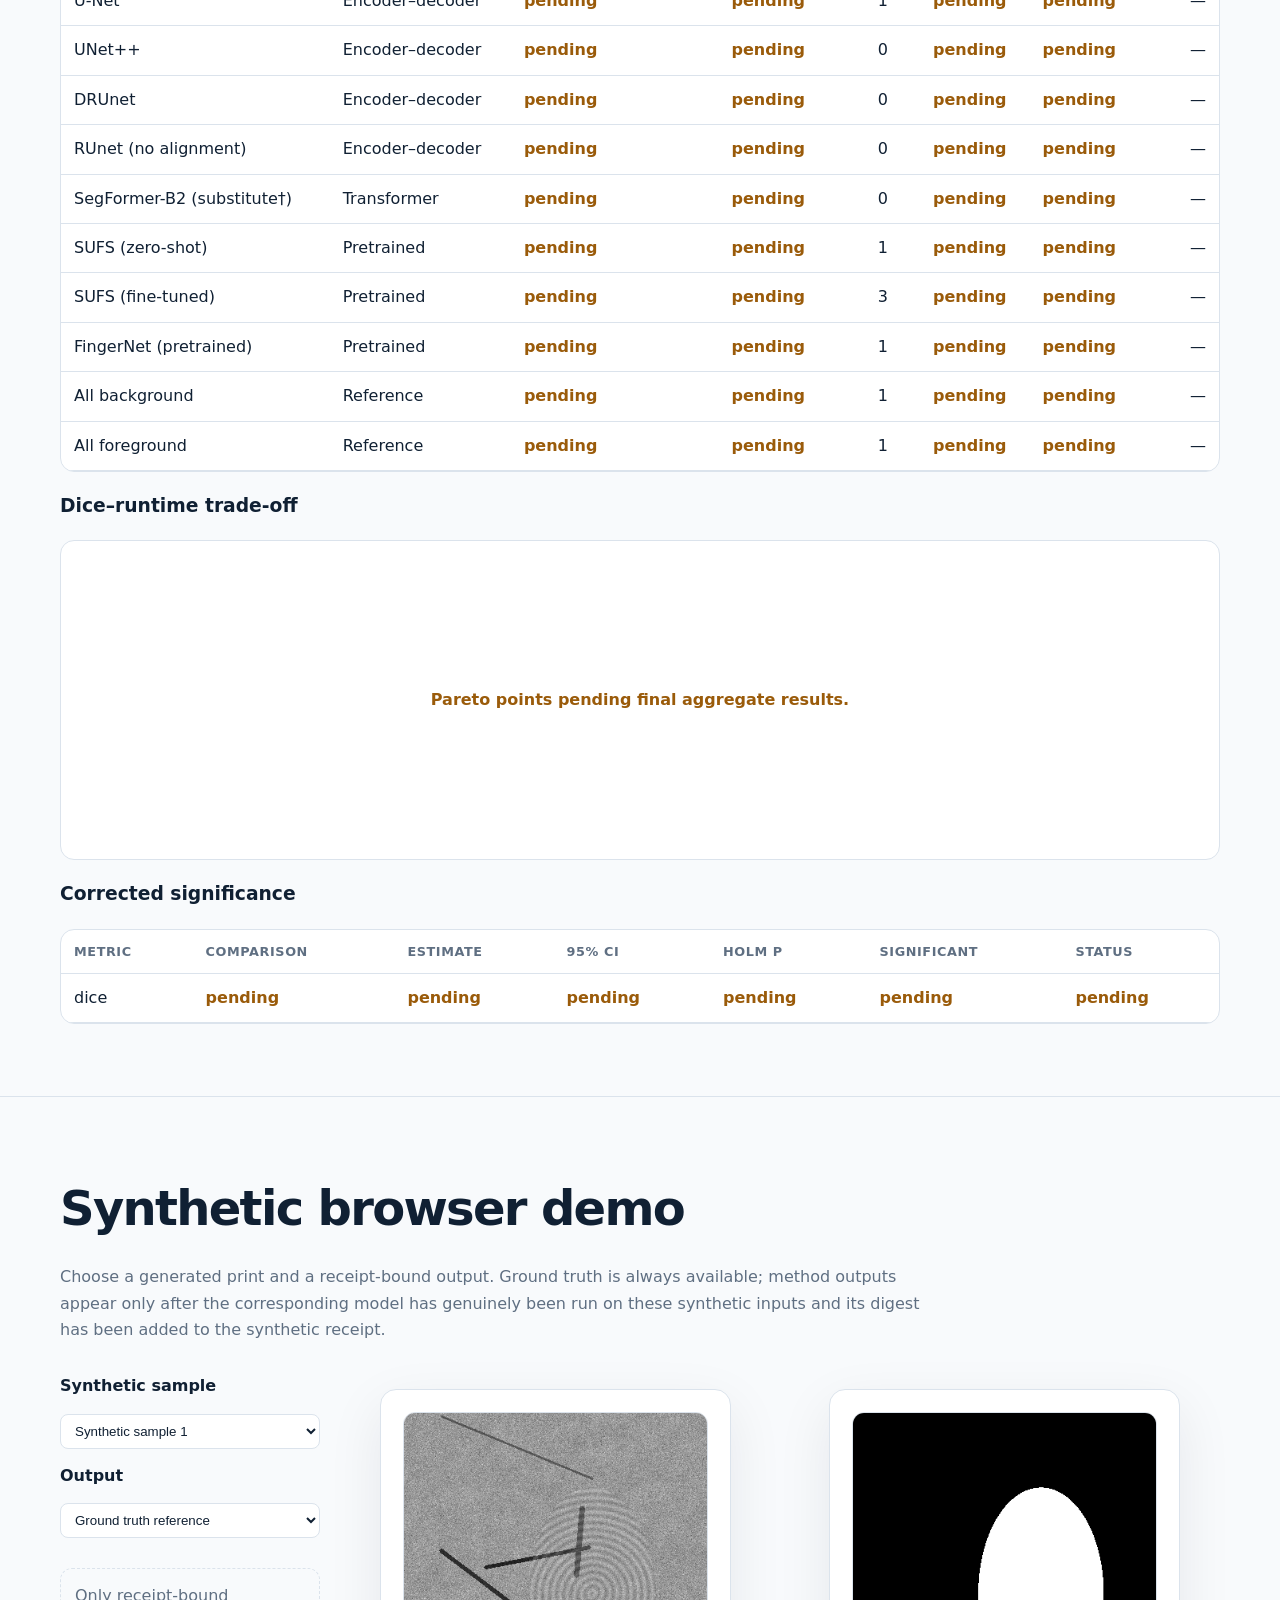
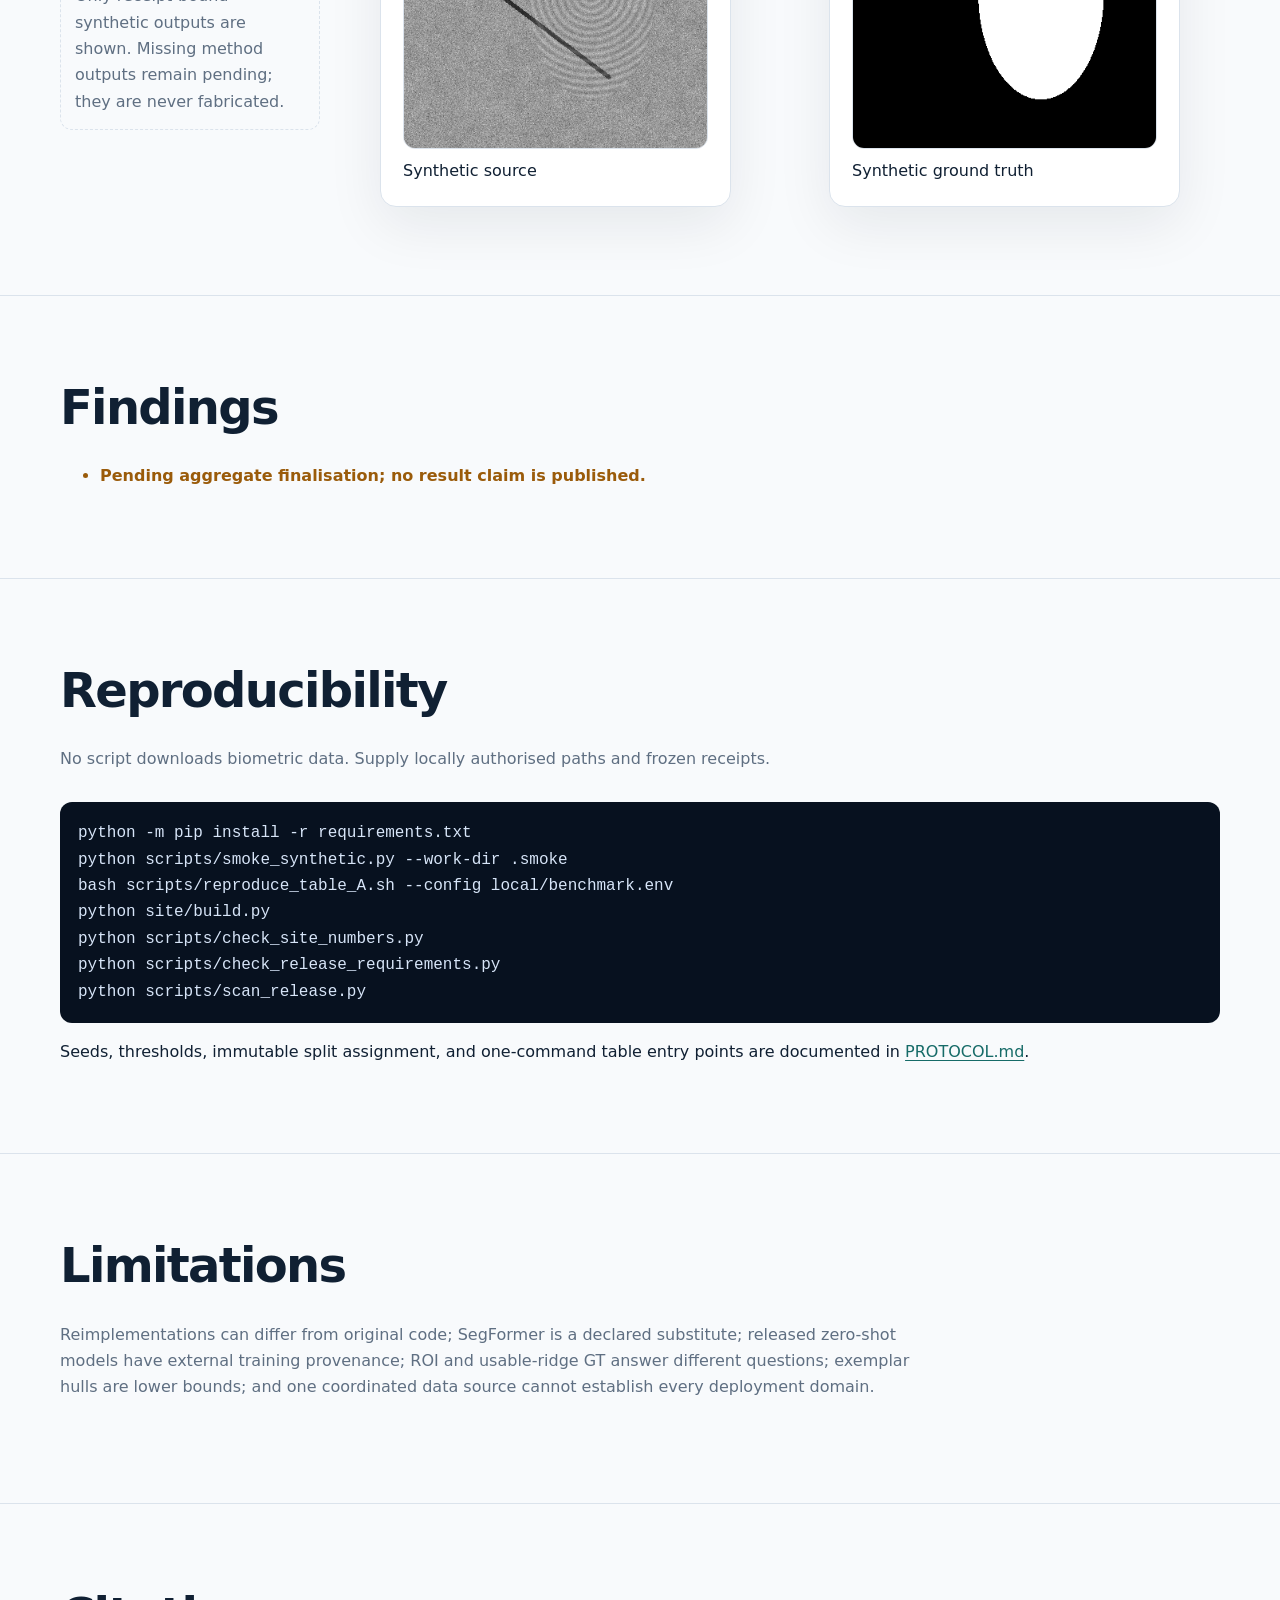
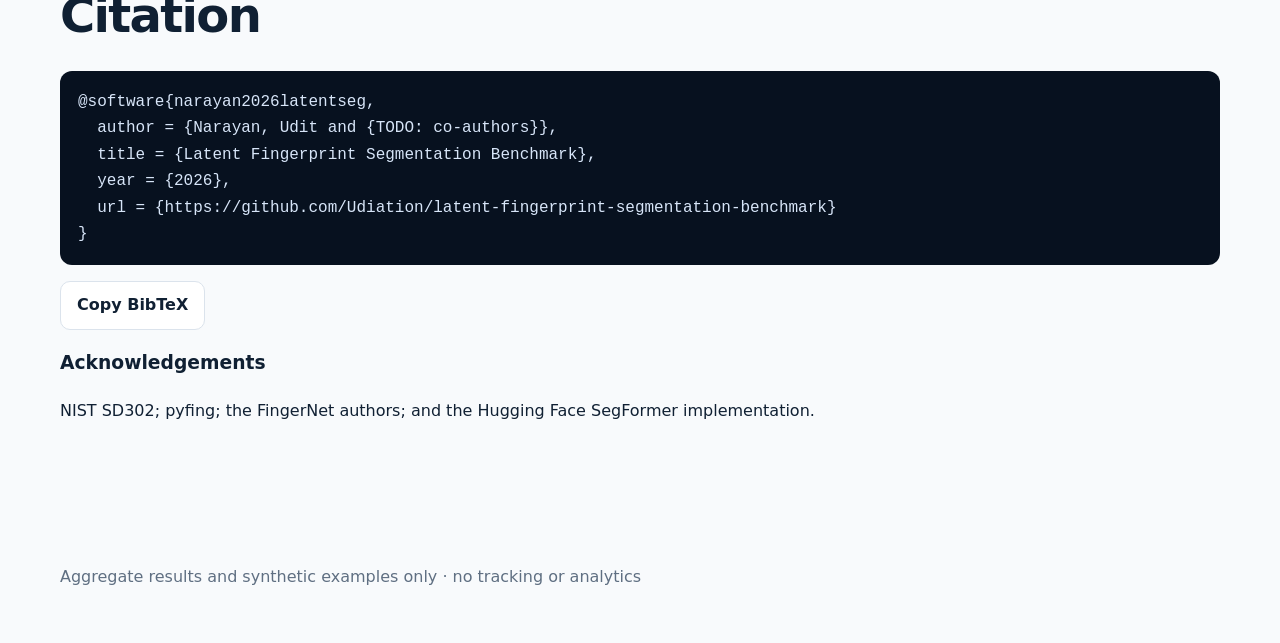
==== commit 2c53bec7: "feat: complete public release and site compliance" ====
--- a/index.html
+++ b/index.html
@@ -1,25 +1,30 @@
 <!doctype html>
 <html lang="en"><head><meta charset="utf-8"><meta name="viewport" content="width=device-width,initial-scale=1"><meta name="segbench-public-safe" content="1"><title>Latent Fingerprint Segmentation Benchmark</title><meta name="description" content="A reproducible subject-disjoint benchmark of fingerprint foreground segmentation methods."><link rel="icon" href="assets/favicon.svg" type="image/svg+xml"><link rel="stylesheet" href="assets/style.css"></head>
-<body><header class="top"><nav class="wrap nav" aria-label="Main"><a class="brand" href="#top">SegBench</a><div class="nav-links"><a href="#problem">Problem</a><a href="#pipeline">Pipeline</a><a href="#methods">Methods</a><a href="#results">Results</a><a href="#reproduce">Reproduce</a></div><button id="theme-toggle" class="theme" aria-label="Toggle colour theme">Theme</button></nav></header>
-<main id="top"><section class="hero"><div class="wrap"><p class="eyebrow">Fingerprint segmentation · reproducible evaluation</p><h1>One split. One evaluator. Twelve method entries.</h1><p class="lede">A validation-selected comparison of classical, patch, encoder–decoder, transformer and released segmentation methods on examiner-annotated latent fingerprints.</p><p class="authors">Udit Narayan · TODO: co-authors · Affiliation TODO</p><div class="buttons"><a class="button primary" href="https://github.com/Udiation/latent-fingerprint-segmentation-benchmark">Code</a><a class="button" href="assets/results/public_results.csv">Results CSV</a><a class="button" href="#citation">Cite</a><span class="button" aria-disabled="true">Paper pending</span></div><p class="status"><strong>Results pending:</strong> public metrics remain blank until the preregistered seed-zero completion gate.</p></div></section>
-<section class="section"><div class="wrap"><h2>Abstract</h2><p class="section-intro">Fingerprint foreground segmentation affects every downstream operation that depends on ridge-bearing area. We benchmark the segmentation methods catalogued in a recent review using a single subject-disjoint split, common resolution and common metric implementation. Examiner ROI polygons define the primary latent endpoint; usable-ridge maps provide a second GT definition; expert-minutiae hulls support a lower-bound exemplar analysis without pretending to be full masks. Hyperparameters and thresholds are selected on validation data, final test scoring is locked, and uncertainty is estimated by subject-cluster bootstrap with multiplicity-corrected paired tests. This public site contains aggregate results and synthetic illustrations only. Licensed biometric samples, per-image records and trained weights are not distributed.</p></div></section>
-<section id="problem" class="section"><div class="wrap"><h2>The problem</h2><p class="section-intro">Background texture can create false ridge evidence; overly tight masks can remove usable minutiae. The benchmark measures both missed foreground and false background detection while preserving the distinction between an examiner ROI and a usable-ridge map.</p><div class="synthetic"><div><label for="synthetic-select">Synthetic sample</label><select id="synthetic-select"></select><p class="notice">Method outputs remain pending; this panel shows only a generated source and its generated GT.</p></div><div class="grid"><figure class="card" style="grid-column:span 6"><img id="synthetic-source" alt="Synthetic ridge-pattern source"><figcaption>Synthetic source</figcaption></figure><figure class="card" style="grid-column:span 6"><img id="synthetic-mask" alt="Synthetic foreground mask"><figcaption>Synthetic GT</figcaption></figure></div></div></div></section>
-<section id="pipeline" class="section"><div class="wrap"><h2>Pipeline</h2><p class="section-intro">All methods share the same study units, split, physical resolution, validation boundary and evaluator.</p><img class="pipeline" src="assets/pipeline.svg" alt="Benchmark pipeline from licensed data through examiner GT, subject split, methods, evaluation and statistics"></div></section>
-<section class="section"><div class="wrap"><h2>Datasets and ground truth</h2><div class="grid"><article class="card dataset"><h3>SD302-Latent</h3><p>Examiner ROI polygons define Table A; complete ridge-quality maps define Table A-prime.</p><p class="meta">136 / 24 / 40 subjects · train / validation / test</p></article><article class="card dataset"><h3>SD302-Exemplar</h3><p>Expert minutiae form a lower-bound convex hull. B1 reports MC, HR, PAR and OHF—never Dice against the hull.</p></article><article class="card dataset"><h3>Exclusions</h3><p>68 incomplete quality annotations affect A-prime only; two NONPRINT annotations are excluded from test scoring.</p></article></div></div></section>
-<section id="methods" class="section"><div class="wrap"><h2>Methods</h2><p class="section-intro">Sixteen explicit rows represent the twelve Fig. 2 entries. The dagger marks the declared two-dimensional substitute.</p><div class="grid"><article class="card method"><p class="meta">Classical</p><h3>GMFS (default)</h3><p>Released default parameters</p><p class="meta">Released algorithm</p></article><article class="card method"><p class="meta">Classical</p><h3>GMFS (val-tuned)</h3><p>Four native parameters selected on validation</p><p class="meta">Validation subjects</p></article><article class="card method"><p class="meta">Classical</p><h3>SVM (Nyström RBF)</h3><p>Block-based 16×16</p><p class="meta">SD302-Latent train subjects</p></article><article class="card method"><p class="meta">Classical</p><h3>Random forest</h3><p>Block-based 16×16</p><p class="meta">SD302-Latent train subjects</p></article><article class="card method"><p class="meta">Classical</p><h3>Weighted ELM</h3><p>W1 class weighting</p><p class="meta">SD302-Latent train subjects</p></article><article class="card method"><p class="meta">Patch CNN</p><h3>CNN + stacked AE</h3><p>Train-only unsupervised pretraining</p><p class="meta">SD302-Latent train subjects</p></article><article class="card method"><p class="meta">Patch CNN</p><h3>AlexNet</h3><p>64×64 context to 16×16 block</p><p class="meta">SD302-Latent train subjects</p></article><article class="card method"><p class="meta">Patch CNN</p><h3>LeNet</h3><p>32×32 context to 16×16 block</p><p class="meta">SD302-Latent train subjects</p></article><article class="card method"><p class="meta">Encoder–decoder</p><h3>U-Net</h3><p>Four-level reimplementation</p><p class="meta">SD302-Latent train subjects</p></article><article class="card method"><p class="meta">Encoder–decoder</p><h3>UNet++</h3><p>Nested skips and deep supervision</p><p class="meta">SD302-Latent train subjects</p></article><article class="card method"><p class="meta">Encoder–decoder</p><h3>DRUnet</h3><p>Recurrent blocks with dropout</p><p class="meta">SD302-Latent train subjects</p></article><article class="card method"><p class="meta">Encoder–decoder</p><h3>RUnet (no alignment)</h3><p>No target-domain alignment in Table A</p><p class="meta">SD302-Latent train subjects</p></article><article class="card method"><p class="meta">Transformer</p><h3>SegFormer-B2 (substitute†)</h3><p>Declared 2-D substitute for OCT method</p><p class="meta">SD302-Latent train subjects</p></article><article class="card method"><p class="meta">Pretrained</p><h3>SUFS (zero-shot)</h3><p>Released weights</p><p class="meta">External data by original authors</p></article><article class="card method"><p class="meta">Pretrained</p><h3>SUFS (fine-tuned)</h3><p>Separate fine-tuned row</p><p class="meta">SD302-Latent train subjects</p></article><article class="card method"><p class="meta">Pretrained</p><h3>FingerNet (pretrained)</h3><p>Official segmentation head</p><p class="meta">External data by original authors</p></article></div></div></section>
-<section id="results" class="section"><div class="wrap"><h2>Interactive results</h2><p class="section-intro">The table and plots are generated from the tracked aggregate CSV. Empty cells are deliberately rendered as pending.</p><div class="tabs" role="tablist" aria-label="Result tables"><button id="tab-A" class="tab" role="tab" data-table="A" aria-controls="result-panel" aria-selected="true">A</button><button id="tab-A_value" class="tab" role="tab" data-table="A_value" aria-controls="result-panel" aria-selected="false">A-value</button><button id="tab-A_prime" class="tab" role="tab" data-table="A_prime" aria-controls="result-panel" aria-selected="false">A′</button><button id="tab-B1" class="tab" role="tab" data-table="B1" aria-controls="result-panel" aria-selected="false">B1</button><button id="tab-D" class="tab" role="tab" data-table="D" aria-controls="result-panel" aria-selected="false">D</button></div><div id="result-panel" role="tabpanel" aria-live="polite"><div class="controls"><label>Sort metric <select id="metric"><option value="dice">Dice</option><option value="jaccard">Jaccard</option><option value="mdr">MDR</option><option value="fdr">FDR</option><option value="accuracy">Accuracy</option><option value="mc">MC</option><option value="hr">HR</option><option value="par">PAR</option><option value="ohf">OHF</option><option value="ms_per_img">ms/img</option></select></label><span>Confidence intervals appear after aggregate finalisation.</span></div><div class="table-scroll"><table><thead><tr><th>Approach</th><th>Family</th><th>Status</th><th>Metric</th><th>Seeds</th><th>Params M</th><th>ms/img</th><th>Device</th></tr></thead><tbody id="result-body"></tbody></table></div><h3>Dice–runtime trade-off</h3><div id="pareto" class="chart"></div><h3>Corrected significance</h3><p class="notice">Holm-corrected paired comparisons remain pending the final aggregate bundle.</p></div></div></section>
-<section class="section"><div class="wrap"><h2>Findings</h2><ul><li>Pending: deep-versus-classical Dice difference and subject-cluster CI.</li><li>Pending: examiner-value effect.</li><li>Pending: runtime–Dice Pareto frontier.</li><li>Pending: exemplar cross-domain hull-recall change.</li></ul></div></section>
+<body><header class="top"><nav class="wrap nav" aria-label="Main"><a class="brand" href="#top">SegBench</a><div class="nav-links"><a href="#problem">Problem</a><a href="#pipeline">Pipeline</a><a href="#datasets">Data</a><a href="#methods">Methods</a><a href="#results">Results</a><a href="#demo">Demo</a><a href="#reproduce">Reproduce</a></div><button id="theme-toggle" class="theme" aria-label="Toggle colour theme">Theme</button></nav></header>
+<main id="top"><section class="hero"><div class="wrap"><p class="eyebrow">Fingerprint segmentation · reproducible evaluation</p><h1>One split. One evaluator. Twelve method entries.</h1><p class="lede">A validation-selected comparison of classical, patch, encoder–decoder, transformer, and released segmentation methods on examiner-annotated latent fingerprints.</p><p class="authors">Udit Narayan · TODO: co-authors · Affiliation TODO</p><div class="buttons"><span class="button" aria-disabled="true">Paper pending</span><a class="button primary" href="https://github.com/Udiation/latent-fingerprint-segmentation-benchmark">Code</a><a class="button" href="assets/results/public_results.csv">Results CSV</a><a class="button" href="#citation">Cite</a></div><p class="status"><strong>Results pending:</strong> public metrics remain blank until the preregistered seed-zero completion gate.</p></div></section>
+<section class="section" id="abstract"><div class="wrap"><h2>Abstract</h2><p class="section-intro">Fingerprint foreground segmentation affects every downstream operation that depends on ridge-bearing area. We compare the twelve segmentation entries catalogued in a recent review under one subject-disjoint split, one physical resolution, and one metric implementation. Examiner ROI polygons define the primary latent endpoint, while usable-ridge maps provide a second ground-truth definition. Expert-minutiae hulls support a lower-bound exemplar analysis without being misrepresented as full foreground masks. Learning rates, stopping epochs, thresholds, and post-processing are selected using validation subjects only; each frozen model is scored once on the test subjects. Uncertainty uses subject-cluster bootstrap intervals and paired tests with Holm correction. The public release contains aggregate tables, reproducible code, and receipt-bound synthetic illustrations only. Licensed biometric samples, per-image records, trained weights, and private infrastructure details are excluded.</p></div></section>
+<section id="problem" class="section"><div class="wrap"><h2>The problem</h2><p class="section-intro">Background texture can create false ridge evidence; overly tight masks can remove usable minutiae. The benchmark measures both missed foreground and false background detection while preserving the distinction between an examiner ROI and a usable-ridge map.</p><div class="synthetic-problem"><img src="assets/synthetic/source-1.png" alt="Generated ridge-pattern example"><img src="assets/synthetic/mask-1.png" alt="Generated foreground mask"><p class="meta">Generated illustration only; no biometric data.</p></div></div></section>
+<section id="pipeline" class="section"><div class="wrap"><h2>Pipeline</h2><p class="section-intro">All methods share the same study units, split, physical resolution, validation boundary, and evaluator.</p><img class="pipeline" src="assets/pipeline.svg" alt="Benchmark pipeline from licensed data through examiner GT, subject split, methods, evaluation and statistics"></div></section>
+<section id="datasets" class="section"><div class="wrap"><h2>Datasets and ground truth</h2><p class="section-intro">The public repository ships no source fingerprint. Counts and definitions below describe the authorised local evaluation protocol.</p><div class="grid"><article class="card dataset"><h3>SD302-Latent</h3><p>10,092 annotated impressions from 200 subjects. Examiner ROI polygons define Table A; 10,024 complete ridge-quality maps define Table A-prime.</p><p class="meta">136 / 24 / 40 subjects · train / validation / test</p></article><article class="card dataset"><h3>SD302-Exemplar</h3><p>Expert minutiae form a lower-bound convex hull. B1 reports MC, HR, PAR, and OHF—never Dice against the hull.</p></article><article class="card dataset"><h3>Exclusions</h3><p>68 incomplete quality annotations affect A-prime only; two NONPRINT annotations are excluded from test scoring.</p></article></div><figure class="hull-explainer"><img src="assets/hull-explainer.svg" alt="Synthetic ridge pattern with expert minutiae points and their convex hull"><figcaption>A synthetic explanation of the exemplar endpoint: the minutiae hull is known foreground, while ridge area outside it remains unknown.</figcaption></figure></div></section>
+<section id="methods" class="section"><div class="wrap"><h2>Methods</h2><p class="section-intro">Exactly one card represents each Fig. 2 entry. Multi-row entries expand only in the result tables. The dagger marks the declared two-dimensional substitute.</p><div class="grid"><article class="card method"><p class="meta">Patch CNN</p><h3>CNN &amp; autoencoders</h3><p><strong>Source:</strong> Chhabra et al. (2023)</p><p><strong>Here:</strong> Stacked convolutional autoencoder, then a centred patch classifier.</p><p class="deviation">Train-subject patches only; shared 16×16 output blocks.</p></article><article class="card method"><p class="meta">Algorithmic / released network</p><h3>GMFS &amp; SUFS</h3><p><strong>Source:</strong> Cappelli (2023)</p><p><strong>Here:</strong> Released GMFS algorithm and SUFS weights; separate tuned and fine-tuned rows.</p><p class="deviation">No architecture substitution.</p></article><article class="card method"><p class="meta">Encoder–decoder</p><h3>U-Net</h3><p><strong>Source:</strong> Jaafar et al. (2022); Ronneberger et al. (2015)</p><p><strong>Here:</strong> Four levels, base width 32, BatchNorm/ReLU and bilinear upsampling.</p><p class="deviation">Faithful architecture reimplementation.</p></article><article class="card method"><p class="meta">Transformer</p><h3>Adaptive Gaussian transformer</h3><p><strong>Source:</strong> Liu et al. (2022); Xie et al. (2021)</p><p><strong>Here:</strong> SegFormer-B2 with ImageNet initialisation and a one-channel adapter.</p><p class="deviation">† Declared 2-D substitute for the reviewed volumetric OCT model.</p></article><article class="card method"><p class="meta">Encoder–decoder</p><h3>DRUnet</h3><p><strong>Source:</strong> Joshi et al.</p><p><strong>Here:</strong> R2U-Net-style recurrent blocks with two steps and dropout 0.2.</p><p class="deviation">Deterministic table inference; MC dropout is an auxiliary analysis.</p></article><article class="card method"><p class="meta">Domain adaptation</p><h3>Recurrent adversarial network</h3><p><strong>Source:</strong> Joshi et al. (2021)</p><p><strong>Here:</strong> Recurrent backbone with bottleneck gradient-reversal alignment.</p><p class="deviation">Table A disables alignment; RA-RUnet is restricted to the cross-domain setting.</p></article><article class="card method"><p class="meta">Encoder–decoder</p><h3>Deep Nested UNets</h3><p><strong>Source:</strong> Liu &amp; Qian (2020); Zhou et al. (2018)</p><p><strong>Here:</strong> Native UNet++ with nested dense skips and four supervision heads.</p><p class="deviation">Final head only at inference.</p></article><article class="card method"><p class="meta">Classical</p><h3>Support Vector Machine</h3><p><strong>Source:</strong> Cortes &amp; Vapnik (1995); Bazen &amp; Gerez (2001)</p><p><strong>Here:</strong> Nyström RBF approximation over one shared eight-feature block descriptor.</p><p class="deviation">Kernel approximation is disclosed for tractability.</p></article><article class="card method"><p class="meta">Patch CNN</p><h3>AlexNet &amp; LeNet</h3><p><strong>Source:</strong> Serafim et al. (2019)</p><p><strong>Here:</strong> Centred 64×64 and 32×32 patches predict a 16×16 output block.</p><p class="deviation">AlexNet uses an output-equivalent deterministic fixed pool.</p></article><article class="card method"><p class="meta">Released network</p><h3>Deep CNN</h3><p><strong>Source:</strong> Tang et al. (2017)</p><p><strong>Here:</strong> Official FingerNet weights and segmentation head, evaluated zero-shot.</p><p class="deviation">No replacement when the legacy runtime is unavailable.</p></article><article class="card method"><p class="meta">Classical</p><h3>Random decision forest</h3><p><strong>Source:</strong> Sankaran et al. (2017)</p><p><strong>Here:</strong> Balanced random forest over the shared block descriptor.</p><p class="deviation">Common validation grid and post-processing.</p></article><article class="card method"><p class="meta">Classical</p><h3>Weighted extreme learning machine</h3><p><strong>Source:</strong> Ezeobiejesi &amp; Bhanu (2016)</p><p><strong>Here:</strong> Single-hidden-layer ELM with inverse-class-frequency W1 weights.</p><p class="deviation">Common block descriptor and post-processing.</p></article></div></div></section>
+<section id="results" class="section"><div class="wrap"><h2>Interactive results</h2><p class="section-intro">Every value, interval, and significance row below is generated from the same tracked aggregate CSV/JSON payload used by the paper tables. Empty cells are deliberately rendered as pending.</p><div class="tabs" role="tablist" aria-label="Result tables"><button id="tab-A" class="tab" role="tab" data-table="A" aria-controls="result-panel" aria-selected="true">A</button><button id="tab-A_value" class="tab" role="tab" data-table="A_value" aria-controls="result-panel" aria-selected="false">A-value</button><button id="tab-A_prime" class="tab" role="tab" data-table="A_prime" aria-controls="result-panel" aria-selected="false">A′</button><button id="tab-B1" class="tab" role="tab" data-table="B1" aria-controls="result-panel" aria-selected="false">B1</button><button id="tab-D" class="tab" role="tab" data-table="D" aria-controls="result-panel" aria-selected="false">D</button></div><div id="result-panel" role="tabpanel" aria-live="polite"><div class="controls"><label>Metric <select id="metric"><option value="dice">Dice</option><option value="jaccard">Jaccard</option><option value="mdr">MDR</option><option value="fdr">FDR</option><option value="accuracy">Accuracy</option><option value="mc">MC</option><option value="hr">HR</option><option value="par">PAR</option><option value="ohf">OHF</option><option value="ms_per_img">ms/img</option></select></label><label id="group-filter-wrap" hidden>Device / capture group <select id="group-filter"><option value="all">All groups</option></select></label><button id="sort-toggle" class="button" aria-label="Reverse result sort direction">High to low</button></div><div class="table-scroll"><table><thead><tr><th>Approach</th><th>Family</th><th>Status</th><th>Metric and 95% CI</th><th>Seeds</th><th>Params M</th><th>ms/img</th><th>Device</th></tr></thead><tbody id="result-body"></tbody></table></div><h3>Dice–runtime trade-off</h3><div id="pareto" class="chart"></div><h3>Corrected significance</h3><div class="table-scroll significance"><table><thead><tr><th>Metric</th><th>Comparison</th><th>Estimate</th><th>95% CI</th><th>Holm p</th><th>Significant</th><th>Status</th></tr></thead><tbody id="significance-body"></tbody></table></div></div></div></section>
+<section id="demo" class="section"><div class="wrap"><h2>Synthetic browser demo</h2><p class="section-intro">Choose a generated print and a receipt-bound output. Ground truth is always available; method outputs appear only after the corresponding model has genuinely been run on these synthetic inputs and its digest has been added to the synthetic receipt.</p><div class="synthetic">
+<div class="synthetic-controls"><label for="synthetic-select">Synthetic sample</label><select id="synthetic-select"></select><label for="synthetic-method">Output</label><select id="synthetic-method"></select><p id="synthetic-note" class="notice">Only receipt-bound synthetic outputs are shown. Missing method outputs remain pending; they are never fabricated.</p></div>
+<div class="grid"><figure class="card synthetic-figure"><img id="synthetic-source" alt="Synthetic ridge-pattern source"><figcaption>Synthetic source</figcaption></figure><figure class="card synthetic-figure"><img id="synthetic-mask" alt="Selected synthetic foreground mask"><figcaption id="synthetic-caption">Synthetic ground truth</figcaption></figure></div>
+</div></div></section>
+<section id="findings" class="section"><div class="wrap"><h2>Findings</h2><ul id="findings-list"><li>Pending aggregate finalisation.</li></ul></div></section>
 <section id="reproduce" class="section"><div class="wrap"><h2>Reproducibility</h2><p class="section-intro">No script downloads biometric data. Supply locally authorised paths and frozen receipts.</p><pre>python -m pip install -r requirements.txt
 python scripts/smoke_synthetic.py --work-dir .smoke
 bash scripts/reproduce_table_A.sh --config local/benchmark.env
 python site/build.py
 python scripts/check_site_numbers.py
-python scripts/scan_release.py</pre></div></section>
-<section class="section"><div class="wrap"><h2>Limitations</h2><p class="section-intro">Reimplementations can differ from original code; SegFormer is a declared substitute; released zero-shot models have external training provenance; ROI and usable-ridge GT answer different questions; exemplar hulls are lower bounds; and one coordinated data source cannot establish every deployment domain.</p></div></section>
+python scripts/check_release_requirements.py
+python scripts/scan_release.py</pre><p>Seeds, thresholds, immutable split assignment, and one-command table entry points are documented in <a href="https://github.com/Udiation/latent-fingerprint-segmentation-benchmark/blob/main/docs/PROTOCOL.md">PROTOCOL.md</a>.</p></div></section>
+<section id="limitations" class="section"><div class="wrap"><h2>Limitations</h2><p class="section-intro">Reimplementations can differ from original code; SegFormer is a declared substitute; released zero-shot models have external training provenance; ROI and usable-ridge GT answer different questions; exemplar hulls are lower bounds; and one coordinated data source cannot establish every deployment domain.</p></div></section>
 <section id="citation" class="section"><div class="wrap"><h2>Citation</h2><pre id="bibtex">@software{narayan2026latentseg,
   author = {Narayan, Udit and {TODO: co-authors}},
   title = {Latent Fingerprint Segmentation Benchmark},
   year = {2026},
   url = {https://github.com/Udiation/latent-fingerprint-segmentation-benchmark}
 }</pre><button id="copy-cite" class="button">Copy BibTeX</button><h3>Acknowledgements</h3><p>NIST SD302; pyfing; the FingerNet authors; and the Hugging Face SegFormer implementation.</p></div></section></main><footer class="footer"><div class="wrap">Aggregate results and synthetic examples only · no tracking or analytics</div></footer>
-<script id="public-data" type="application/json">{"schema_version":1,"results":[{"table":"A","view":"overall","group":"overall","year":"2023","method":"gmfs_default","approach":"GMFS (default)","family":"Classical","training_data":"Released algorithm","comment":"Released default parameters","status":"pending","seeds_completed":"1","n_images":"","n_subjects":"","accuracy":"","error_rate":"","dice":"","jaccard":"","miou":"","mdr":"","fdr":"","mc":"","hr":"","par":"","ohf":"","params_m":"","ms_per_img":"","device":"","ci_lower":"","ci_upper":""},{"table":"A","view":"overall","group":"overall","year":"2023","method":"gmfs_tuned","approach":"GMFS (val-tuned)","family":"Classical","training_data":"Validation subjects","comment":"Four native parameters selected on validation","status":"pending","seeds_completed":"1","n_images":"","n_subjects":"","accuracy":"","error_rate":"","dice":"","jaccard":"","miou":"","mdr":"","fdr":"","mc":"","hr":"","par":"","ohf":"","params_m":"","ms_per_img":"","device":"","ci_lower":"","ci_upper":""},{"table":"A","view":"overall","group":"overall","year":"1995","method":"svm","approach":"SVM (Nystr\u00f6m RBF)","family":"Classical","training_data":"SD302-Latent train subjects","comment":"Block-based 16\u00d716","status":"pending","seeds_completed":"3","n_images":"","n_subjects":"","accuracy":"","error_rate":"","dice":"","jaccard":"","miou":"","mdr":"","fdr":"","mc":"","hr":"","par":"","ohf":"","params_m":"","ms_per_img":"","device":"","ci_lower":"","ci_upper":""},{"table":"A","view":"overall","group":"overall","year":"2017","method":"rf","approach":"Random forest","family":"Classical","training_data":"SD302-Latent train subjects","comment":"Block-based 16\u00d716","status":"pending","seeds_completed":"3","n_images":"","n_subjects":"","accuracy":"","error_rate":"","dice":"","jaccard":"","miou":"","mdr":"","fdr":"","mc":"","hr":"","par":"","ohf":"","params_m":"","ms_per_img":"","device":"","ci_lower":"","ci_upper":""},{"table":"A","view":"overall","group":"overall","year":"2016","method":"welm","approach":"Weighted ELM","family":"Classical","training_data":"SD302-Latent train subjects","comment":"W1 class weighting","status":"pending","seeds_completed":"3","n_images":"","n_subjects":"","accuracy":"","error_rate":"","dice":"","jaccard":"","miou":"","mdr":"","fdr":"","mc":"","hr":"","par":"","ohf":"","params_m":"","ms_per_img":"","device":"","ci_lower":"","ci_upper":""},{"table":"A","view":"overall","group":"overall","year":"2023","method":"cnn_ae","approach":"CNN + stacked AE","family":"Patch CNN","training_data":"SD302-Latent train subjects","comment":"Train-only unsupervised pretraining","status":"pending","seeds_completed":"0","n_images":"","n_subjects":"","accuracy":"","error_rate":"","dice":"","jaccard":"","miou":"","mdr":"","fdr":"","mc":"","hr":"","par":"","ohf":"","params_m":"","ms_per_img":"","device":"","ci_lower":"","ci_upper":""},{"table":"A","view":"overall","group":"overall","year":"2019","method":"alexnet","approach":"AlexNet","family":"Patch CNN","training_data":"SD302-Latent train subjects","comment":"64\u00d764 context to 16\u00d716 block","status":"pending","seeds_completed":"0","n_images":"","n_subjects":"","accuracy":"","error_rate":"","dice":"","jaccard":"","miou":"","mdr":"","fdr":"","mc":"","hr":"","par":"","ohf":"","params_m":"","ms_per_img":"","device":"","ci_lower":"","ci_upper":""},{"table":"A","view":"overall","group":"overall","year":"2019","method":"lenet","approach":"LeNet","family":"Patch CNN","training_data":"SD302-Latent train subjects","comment":"32\u00d732 context to 16\u00d716 block","status":"pending","seeds_completed":"0","n_images":"","n_subjects":"","accuracy":"","error_rate":"","dice":"","jaccard":"","miou":"","mdr":"","fdr":"","mc":"","hr":"","par":"","ohf":"","params_m":"","ms_per_img":"","device":"","ci_lower":"","ci_upper":""},{"table":"A","view":"overall","group":"overall","year":"2022","method":"unet","approach":"U-Net","family":"Encoder\u2013decoder","training_data":"SD302-Latent train subjects","comment":"Four-level reimplementation","status":"pending","seeds_completed":"1","n_images":"","n_subjects":"","accuracy":"","error_rate":"","dice":"","jaccard":"","miou":"","mdr":"","fdr":"","mc":"","hr":"","par":"","ohf":"","params_m":"","ms_per_img":"","device":"","ci_lower":"","ci_upper":""},{"table":"A","view":"overall","group":"overall","year":"2020","method":"unetpp","approach":"UNet++","family":"Encoder\u2013decoder","training_data":"SD302-Latent train subjects","comment":"Nested skips and deep supervision","status":"pending","seeds_completed":"0","n_images":"","n_subjects":"","accuracy":"","error_rate":"","dice":"","jaccard":"","miou":"","mdr":"","fdr":"","mc":"","hr":"","par":"","ohf":"","params_m":"","ms_per_img":"","device":"","ci_lower":"","ci_upper":""},{"table":"A","view":"overall","group":"overall","year":"","method":"drunet","approach":"DRUnet","family":"Encoder\u2013decoder","training_data":"SD302-Latent train subjects","comment":"Recurrent blocks with dropout","status":"pending","seeds_completed":"0","n_images":"","n_subjects":"","accuracy":"","error_rate":"","dice":"","jaccard":"","miou":"","mdr":"","fdr":"","mc":"","hr":"","par":"","ohf":"","params_m":"","ms_per_img":"","device":"","ci_lower":"","ci_upper":""},{"table":"A","view":"overall","group":"overall","year":"2021","method":"r_unet","approach":"RUnet (no alignment)","family":"Encoder\u2013decoder","training_data":"SD302-Latent train subjects","comment":"No target-domain alignment in Table A","status":"pending","seeds_completed":"0","n_images":"","n_subjects":"","accuracy":"","error_rate":"","dice":"","jaccard":"","miou":"","mdr":"","fdr":"","mc":"","hr":"","par":"","ohf":"","params_m":"","ms_per_img":"","device":"","ci_lower":"","ci_upper":""},{"table":"A","view":"overall","group":"overall","year":"2021","method":"segformer_b2","approach":"SegFormer-B2 (substitute\u2020)","family":"Transformer","training_data":"SD302-Latent train subjects","comment":"Declared 2-D substitute for OCT method","status":"pending","seeds_completed":"0","n_images":"","n_subjects":"","accuracy":"","error_rate":"","dice":"","jaccard":"","miou":"","mdr":"","fdr":"","mc":"","hr":"","par":"","ohf":"","params_m":"","ms_per_img":"","device":"","ci_lower":"","ci_upper":""},{"table":"A","view":"overall","group":"overall","year":"2023","method":"sufs_zero","approach":"SUFS (zero-shot)","family":"Pretrained","training_data":"External data by original authors","comment":"Released weights","status":"pending","seeds_completed":"1","n_images":"","n_subjects":"","accuracy":"","error_rate":"","dice":"","jaccard":"","miou":"","mdr":"","fdr":"","mc":"","hr":"","par":"","ohf":"","params_m":"","ms_per_img":"","device":"","ci_lower":"","ci_upper":""},{"table":"A","view":"overall","group":"overall","year":"2023","method":"sufs_ft","approach":"SUFS (fine-tuned)","family":"Pretrained","training_data":"SD302-Latent train subjects","comment":"Separate fine-tuned row","status":"pending","seeds_completed":"3","n_images":"","n_subjects":"","accuracy":"","error_rate":"","dice":"","jaccard":"","miou":"","mdr":"","fdr":"","mc":"","hr":"","par":"","ohf":"","params_m":"","ms_per_img":"","device":"","ci_lower":"","ci_upper":""},{"table":"A","view":"overall","group":"overall","year":"2017","method":"fingernet","approach":"FingerNet (pretrained)","family":"Pretrained","training_data":"External data by original authors","comment":"Official segmentation head","status":"pending","seeds_completed":"1","n_images":"","n_subjects":"","accuracy":"","error_rate":"","dice":"","jaccard":"","miou":"","mdr":"","fdr":"","mc":"","hr":"","par":"","ohf":"","params_m":"","ms_per_img":"","device":"","ci_lower":"","ci_upper":""},{"table":"A","view":"overall","group":"overall","year":"","method":"all_background","approach":"All background","family":"Reference","training_data":"None","comment":"Non-ranked reference","status":"pending","seeds_completed":"1","n_images":"","n_subjects":"","accuracy":"","error_rate":"","dice":"","jaccard":"","miou":"","mdr":"","fdr":"","mc":"","hr":"","par":"","ohf":"","params_m":"","ms_per_img":"","device":"","ci_lower":"","ci_upper":""},{"table":"A","view":"overall","group":"overall","year":"","method":"all_foreground","approach":"All foreground","family":"Reference","training_data":"None","comment":"Non-ranked reference","status":"pending","seeds_completed":"1","n_images":"","n_subjects":"","accuracy":"","error_rate":"","dice":"","jaccard":"","miou":"","mdr":"","fdr":"","mc":"","hr":"","par":"","ohf":"","params_m":"","ms_per_img":"","device":"","ci_lower":"","ci_upper":""}],"tables":[{"table":"A","title":"SD302-Latent \u00b7 examiner ROI","status":"pending","note":"Final aggregate metrics await seed-zero gate"},{"table":"A_value","title":"Examiner-value breakdown","status":"pending","note":"Generated after Table A finalisation"},{"table":"A_prime","title":"SD302-Latent \u00b7 usable-ridge GT","status":"pending","note":"Uses the same frozen Table A predictions"},{"table":"B1","title":"SD302-Exemplar \u00b7 minutiae-hull lower bound","status":"pending","note":"Reports MC HR PAR and OHF rather than Dice"},{"table":"D","title":"Cross-domain summary","status":"pending","note":"Generated after Dataset 2 evaluation"}],"statistics":[{"table":"A","metric":"dice","comparison":"pending","estimate":"","ci_lower":"","ci_upper":"","p_holm":"","significant":"","status":"pending"},{"table":"B1","metric":"hr","comparison":"pending","estimate":"","ci_lower":"","ci_upper":"","p_holm":"","significant":"","status":"pending"}],"synthetic":[{"key":"synthetic-1","label":"Synthetic sample 1","image":"assets/synthetic/source-1.png","mask":"assets/synthetic/mask-1.png"},{"key":"synthetic-2","label":"Synthetic sample 2","image":"assets/synthetic/source-2.png","mask":"assets/synthetic/mask-2.png"},{"key":"synthetic-3","label":"Synthetic sample 3","image":"assets/synthetic/source-3.png","mask":"assets/synthetic/mask-3.png"}]}</script><script src="assets/app.js"></script></body></html>+<script id="public-data" type="application/json">{"schema_version":1,"results":[{"table":"A","view":"overall","group":"overall","year":"2023","method":"gmfs_default","approach":"GMFS (default)","family":"Classical","training_data":"Released algorithm","comment":"Released default parameters","status":"pending","seeds_completed":"1","n_images":"","n_subjects":"","accuracy":"","error_rate":"","dice":"","jaccard":"","miou":"","mdr":"","fdr":"","mc":"","hr":"","par":"","ohf":"","params_m":"","ms_per_img":"","device":"","ci_lower":"","ci_upper":""},{"table":"A","view":"overall","group":"overall","year":"2023","method":"gmfs_tuned","approach":"GMFS (val-tuned)","family":"Classical","training_data":"Validation subjects","comment":"Four native parameters selected on validation","status":"pending","seeds_completed":"1","n_images":"","n_subjects":"","accuracy":"","error_rate":"","dice":"","jaccard":"","miou":"","mdr":"","fdr":"","mc":"","hr":"","par":"","ohf":"","params_m":"","ms_per_img":"","device":"","ci_lower":"","ci_upper":""},{"table":"A","view":"overall","group":"overall","year":"1995","method":"svm","approach":"SVM (Nystr\u00f6m RBF)","family":"Classical","training_data":"SD302-Latent train subjects","comment":"Block-based 16\u00d716","status":"pending","seeds_completed":"3","n_images":"","n_subjects":"","accuracy":"","error_rate":"","dice":"","jaccard":"","miou":"","mdr":"","fdr":"","mc":"","hr":"","par":"","ohf":"","params_m":"","ms_per_img":"","device":"","ci_lower":"","ci_upper":""},{"table":"A","view":"overall","group":"overall","year":"2017","method":"rf","approach":"Random forest","family":"Classical","training_data":"SD302-Latent train subjects","comment":"Block-based 16\u00d716","status":"pending","seeds_completed":"3","n_images":"","n_subjects":"","accuracy":"","error_rate":"","dice":"","jaccard":"","miou":"","mdr":"","fdr":"","mc":"","hr":"","par":"","ohf":"","params_m":"","ms_per_img":"","device":"","ci_lower":"","ci_upper":""},{"table":"A","view":"overall","group":"overall","year":"2016","method":"welm","approach":"Weighted ELM","family":"Classical","training_data":"SD302-Latent train subjects","comment":"W1 class weighting","status":"pending","seeds_completed":"3","n_images":"","n_subjects":"","accuracy":"","error_rate":"","dice":"","jaccard":"","miou":"","mdr":"","fdr":"","mc":"","hr":"","par":"","ohf":"","params_m":"","ms_per_img":"","device":"","ci_lower":"","ci_upper":""},{"table":"A","view":"overall","group":"overall","year":"2023","method":"cnn_ae","approach":"CNN + stacked AE","family":"Patch CNN","training_data":"SD302-Latent train subjects","comment":"Train-only unsupervised pretraining","status":"pending","seeds_completed":"0","n_images":"","n_subjects":"","accuracy":"","error_rate":"","dice":"","jaccard":"","miou":"","mdr":"","fdr":"","mc":"","hr":"","par":"","ohf":"","params_m":"","ms_per_img":"","device":"","ci_lower":"","ci_upper":""},{"table":"A","view":"overall","group":"overall","year":"2019","method":"alexnet","approach":"AlexNet","family":"Patch CNN","training_data":"SD302-Latent train subjects","comment":"64\u00d764 context to 16\u00d716 block","status":"pending","seeds_completed":"0","n_images":"","n_subjects":"","accuracy":"","error_rate":"","dice":"","jaccard":"","miou":"","mdr":"","fdr":"","mc":"","hr":"","par":"","ohf":"","params_m":"","ms_per_img":"","device":"","ci_lower":"","ci_upper":""},{"table":"A","view":"overall","group":"overall","year":"2019","method":"lenet","approach":"LeNet","family":"Patch CNN","training_data":"SD302-Latent train subjects","comment":"32\u00d732 context to 16\u00d716 block","status":"pending","seeds_completed":"0","n_images":"","n_subjects":"","accuracy":"","error_rate":"","dice":"","jaccard":"","miou":"","mdr":"","fdr":"","mc":"","hr":"","par":"","ohf":"","params_m":"","ms_per_img":"","device":"","ci_lower":"","ci_upper":""},{"table":"A","view":"overall","group":"overall","year":"2022","method":"unet","approach":"U-Net","family":"Encoder\u2013decoder","training_data":"SD302-Latent train subjects","comment":"Four-level reimplementation","status":"pending","seeds_completed":"1","n_images":"","n_subjects":"","accuracy":"","error_rate":"","dice":"","jaccard":"","miou":"","mdr":"","fdr":"","mc":"","hr":"","par":"","ohf":"","params_m":"","ms_per_img":"","device":"","ci_lower":"","ci_upper":""},{"table":"A","view":"overall","group":"overall","year":"2020","method":"unetpp","approach":"UNet++","family":"Encoder\u2013decoder","training_data":"SD302-Latent train subjects","comment":"Nested skips and deep supervision","status":"pending","seeds_completed":"0","n_images":"","n_subjects":"","accuracy":"","error_rate":"","dice":"","jaccard":"","miou":"","mdr":"","fdr":"","mc":"","hr":"","par":"","ohf":"","params_m":"","ms_per_img":"","device":"","ci_lower":"","ci_upper":""},{"table":"A","view":"overall","group":"overall","year":"","method":"drunet","approach":"DRUnet","family":"Encoder\u2013decoder","training_data":"SD302-Latent train subjects","comment":"Recurrent blocks with dropout","status":"pending","seeds_completed":"0","n_images":"","n_subjects":"","accuracy":"","error_rate":"","dice":"","jaccard":"","miou":"","mdr":"","fdr":"","mc":"","hr":"","par":"","ohf":"","params_m":"","ms_per_img":"","device":"","ci_lower":"","ci_upper":""},{"table":"A","view":"overall","group":"overall","year":"2021","method":"r_unet","approach":"RUnet (no alignment)","family":"Encoder\u2013decoder","training_data":"SD302-Latent train subjects","comment":"No target-domain alignment in Table A","status":"pending","seeds_completed":"0","n_images":"","n_subjects":"","accuracy":"","error_rate":"","dice":"","jaccard":"","miou":"","mdr":"","fdr":"","mc":"","hr":"","par":"","ohf":"","params_m":"","ms_per_img":"","device":"","ci_lower":"","ci_upper":""},{"table":"A","view":"overall","group":"overall","year":"2021","method":"segformer_b2","approach":"SegFormer-B2 (substitute\u2020)","family":"Transformer","training_data":"SD302-Latent train subjects","comment":"Declared 2-D substitute for OCT method","status":"pending","seeds_completed":"0","n_images":"","n_subjects":"","accuracy":"","error_rate":"","dice":"","jaccard":"","miou":"","mdr":"","fdr":"","mc":"","hr":"","par":"","ohf":"","params_m":"","ms_per_img":"","device":"","ci_lower":"","ci_upper":""},{"table":"A","view":"overall","group":"overall","year":"2023","method":"sufs_zero","approach":"SUFS (zero-shot)","family":"Pretrained","training_data":"External data by original authors","comment":"Released weights","status":"pending","seeds_completed":"1","n_images":"","n_subjects":"","accuracy":"","error_rate":"","dice":"","jaccard":"","miou":"","mdr":"","fdr":"","mc":"","hr":"","par":"","ohf":"","params_m":"","ms_per_img":"","device":"","ci_lower":"","ci_upper":""},{"table":"A","view":"overall","group":"overall","year":"2023","method":"sufs_ft","approach":"SUFS (fine-tuned)","family":"Pretrained","training_data":"SD302-Latent train subjects","comment":"Separate fine-tuned row","status":"pending","seeds_completed":"3","n_images":"","n_subjects":"","accuracy":"","error_rate":"","dice":"","jaccard":"","miou":"","mdr":"","fdr":"","mc":"","hr":"","par":"","ohf":"","params_m":"","ms_per_img":"","device":"","ci_lower":"","ci_upper":""},{"table":"A","view":"overall","group":"overall","year":"2017","method":"fingernet","approach":"FingerNet (pretrained)","family":"Pretrained","training_data":"External data by original authors","comment":"Official segmentation head","status":"pending","seeds_completed":"1","n_images":"","n_subjects":"","accuracy":"","error_rate":"","dice":"","jaccard":"","miou":"","mdr":"","fdr":"","mc":"","hr":"","par":"","ohf":"","params_m":"","ms_per_img":"","device":"","ci_lower":"","ci_upper":""},{"table":"A","view":"overall","group":"overall","year":"","method":"all_background","approach":"All background","family":"Reference","training_data":"None","comment":"Non-ranked reference","status":"pending","seeds_completed":"1","n_images":"","n_subjects":"","accuracy":"","error_rate":"","dice":"","jaccard":"","miou":"","mdr":"","fdr":"","mc":"","hr":"","par":"","ohf":"","params_m":"","ms_per_img":"","device":"","ci_lower":"","ci_upper":""},{"table":"A","view":"overall","group":"overall","year":"","method":"all_foreground","approach":"All foreground","family":"Reference","training_data":"None","comment":"Non-ranked reference","status":"pending","seeds_completed":"1","n_images":"","n_subjects":"","accuracy":"","error_rate":"","dice":"","jaccard":"","miou":"","mdr":"","fdr":"","mc":"","hr":"","par":"","ohf":"","params_m":"","ms_per_img":"","device":"","ci_lower":"","ci_upper":""}],"tables":[{"table":"A","title":"SD302-Latent \u00b7 examiner ROI","status":"pending","note":"Final aggregate metrics await seed-zero gate"},{"table":"A_value","title":"Examiner-value breakdown","status":"pending","note":"Generated after Table A finalisation"},{"table":"A_prime","title":"SD302-Latent \u00b7 usable-ridge GT","status":"pending","note":"Uses the same frozen Table A predictions"},{"table":"B1","title":"SD302-Exemplar \u00b7 minutiae-hull lower bound","status":"pending","note":"Reports MC HR PAR and OHF rather than Dice"},{"table":"D","title":"Cross-domain summary","status":"pending","note":"Generated after Dataset 2 evaluation"}],"statistics":[{"table":"A","metric":"dice","comparison":"pending","estimate":"","ci_lower":"","ci_upper":"","p_holm":"","significant":"","status":"pending"},{"table":"B1","metric":"hr","comparison":"pending","estimate":"","ci_lower":"","ci_upper":"","p_holm":"","significant":"","status":"pending"}],"synthetic":[{"key":"synthetic-1","label":"Synthetic sample 1","image":"assets/synthetic/source-1.png","mask":"assets/synthetic/mask-1.png","predictions":[]},{"key":"synthetic-2","label":"Synthetic sample 2","image":"assets/synthetic/source-2.png","mask":"assets/synthetic/mask-2.png","predictions":[]},{"key":"synthetic-3","label":"Synthetic sample 3","image":"assets/synthetic/source-3.png","mask":"assets/synthetic/mask-3.png","predictions":[]}]}</script><script src="assets/app.js"></script></body></html>
--- a/assets/style.css
+++ b/assets/style.css
@@ -1,4 +1,140 @@
-:root{color-scheme:light dark;--bg:#f8fafc;--surface:#fff;--text:#102033;--muted:#5f6f82;--line:#dbe3ec;--accent:#166b68;--accent2:#4f46e5;--pending:#9a5b0a;--shadow:0 18px 55px rgba(15,23,42,.08)}
-html[data-theme="dark"]{--bg:#0b1220;--surface:#121c2e;--text:#edf4ff;--muted:#a7b4c7;--line:#26354c;--accent:#61d2c8;--accent2:#a7a1ff;--pending:#f6bd60;--shadow:0 18px 55px rgba(0,0,0,.32)}
-*{box-sizing:border-box}html{scroll-behavior:smooth}body{margin:0;background:var(--bg);color:var(--text);font:16px/1.65 Inter,ui-sans-serif,system-ui,-apple-system,BlinkMacSystemFont,"Segoe UI",sans-serif}a{color:var(--accent);text-underline-offset:3px}.wrap{width:min(1160px,calc(100% - 36px));margin:auto}.top{position:sticky;top:0;z-index:20;background:color-mix(in srgb,var(--bg) 88%,transparent);backdrop-filter:blur(14px);border-bottom:1px solid var(--line)}.nav{height:62px;display:flex;align-items:center;gap:20px}.brand{font-weight:800;color:var(--text);text-decoration:none;margin-right:auto}.nav-links{display:flex;gap:15px}.nav-links a{font-size:.9rem;color:var(--muted);text-decoration:none}.theme{border:1px solid var(--line);background:var(--surface);color:var(--text);border-radius:999px;padding:7px 11px;cursor:pointer}.hero{padding:92px 0 58px;background:radial-gradient(circle at 80% 5%,color-mix(in srgb,var(--accent2) 14%,transparent),transparent 32%)}.eyebrow{color:var(--accent);font-weight:800;letter-spacing:.08em;text-transform:uppercase;font-size:.78rem}.hero h1{font-size:clamp(2.4rem,6vw,5.7rem);line-height:.98;letter-spacing:-.055em;max-width:930px;margin:.35em 0}.lede{font-size:1.2rem;max-width:760px;color:var(--muted)}.authors{margin:24px 0;color:var(--muted)}.buttons{display:flex;flex-wrap:wrap;gap:10px}.button{display:inline-flex;padding:11px 17px;border-radius:10px;text-decoration:none;font-weight:700;border:1px solid var(--line);background:var(--surface);color:var(--text)}.button.primary{background:var(--accent);border-color:var(--accent);color:#fff}.status{margin-top:28px;border-left:4px solid var(--pending);padding:11px 16px;background:color-mix(in srgb,var(--pending) 10%,var(--surface));border-radius:0 10px 10px 0}.section{padding:72px 0;border-top:1px solid var(--line)}.section h2{font-size:clamp(1.8rem,4vw,3rem);letter-spacing:-.035em;margin:0 0 12px}.section-intro{color:var(--muted);max-width:780px;margin-bottom:30px}.grid{display:grid;grid-template-columns:repeat(12,1fr);gap:18px}.card{background:var(--surface);border:1px solid var(--line);border-radius:16px;padding:22px;box-shadow:var(--shadow)}.dataset{grid-column:span 4}.method{grid-column:span 4}.card h3{margin:.1rem 0}.meta{font-size:.84rem;color:var(--muted)}.pipeline{width:100%;background:#fff;border-radius:18px;border:1px solid var(--line);padding:12px}.tabs{display:flex;gap:8px;flex-wrap:wrap;margin:20px 0}.tab{border:1px solid var(--line);background:var(--surface);color:var(--text);border-radius:9px;padding:8px 12px;cursor:pointer}.tab[aria-selected="true"]{background:var(--accent);color:#fff;border-color:var(--accent)}.controls{display:flex;justify-content:space-between;gap:12px;align-items:center;flex-wrap:wrap;margin:14px 0}.controls select{border:1px solid var(--line);background:var(--surface);color:var(--text);padding:8px 10px;border-radius:8px}.table-scroll{overflow:auto;border:1px solid var(--line);border-radius:14px;background:var(--surface)}table{border-collapse:collapse;width:100%;min-width:780px}th,td{text-align:left;padding:11px 13px;border-bottom:1px solid var(--line);white-space:nowrap}th{font-size:.8rem;text-transform:uppercase;letter-spacing:.045em;color:var(--muted);cursor:pointer}td.numeric{text-align:right;font-variant-numeric:tabular-nums}.pending{color:var(--pending);font-weight:700}.chart{min-height:320px;border:1px solid var(--line);border-radius:14px;background:var(--surface);display:grid;place-items:center;padding:16px}.chart svg{max-width:100%;height:auto}.synthetic{display:grid;grid-template-columns:260px 1fr;gap:20px}.synthetic img{max-width:100%;border-radius:12px;border:1px solid var(--line);background:#ddd}.notice{padding:14px;border:1px dashed var(--line);border-radius:12px;color:var(--muted)}pre{white-space:pre-wrap;background:#07111f;color:#d7e5f8;border-radius:12px;padding:18px;overflow:auto}.footer{padding:52px 0;color:var(--muted)}@media(max-width:850px){.nav-links{display:none}.dataset,.method{grid-column:span 6}.synthetic{grid-template-columns:1fr}}@media(max-width:580px){.dataset,.method{grid-column:span 12}.hero{padding-top:62px}.wrap{width:min(100% - 24px,1160px)}}@media(prefers-reduced-motion:reduce){html{scroll-behavior:auto}}
+:root {
+  color-scheme: light dark;
+  --bg: #f8fafc;
+  --surface: #fff;
+  --text: #102033;
+  --muted: #5f6f82;
+  --line: #dbe3ec;
+  --accent: #166b68;
+  --accent2: #4f46e5;
+  --pending: #9a5b0a;
+  --shadow: 0 18px 55px rgba(15, 23, 42, .08);
+}
 
+html[data-theme="dark"] {
+  --bg: #0b1220;
+  --surface: #121c2e;
+  --text: #edf4ff;
+  --muted: #a7b4c7;
+  --line: #26354c;
+  --accent: #61d2c8;
+  --accent2: #a7a1ff;
+  --pending: #f6bd60;
+  --shadow: 0 18px 55px rgba(0, 0, 0, .32);
+}
+
+* { box-sizing: border-box; }
+html { scroll-behavior: smooth; }
+body {
+  margin: 0;
+  background: var(--bg);
+  color: var(--text);
+  font: 16px/1.65 Inter, ui-sans-serif, system-ui, -apple-system, BlinkMacSystemFont, "Segoe UI", sans-serif;
+}
+a { color: var(--accent); text-underline-offset: 3px; }
+.wrap { width: min(1160px, calc(100% - 36px)); margin: auto; }
+.top {
+  position: sticky;
+  top: 0;
+  z-index: 20;
+  background: color-mix(in srgb, var(--bg) 88%, transparent);
+  backdrop-filter: blur(14px);
+  border-bottom: 1px solid var(--line);
+}
+.nav { min-height: 62px; display: flex; align-items: center; gap: 20px; }
+.brand { font-weight: 800; color: var(--text); text-decoration: none; }
+.nav-links { display: flex; gap: 14px; margin-left: auto; }
+.nav-links a { color: var(--muted); text-decoration: none; font-size: .9rem; }
+.theme {
+  border: 1px solid var(--line);
+  background: var(--surface);
+  color: var(--text);
+  border-radius: 9px;
+  padding: 7px 10px;
+  cursor: pointer;
+}
+.hero { padding: 100px 0 80px; }
+.eyebrow { color: var(--accent); font-weight: 800; text-transform: uppercase; letter-spacing: .12em; font-size: .78rem; }
+.hero h1 { font-size: clamp(2.4rem, 6vw, 5.7rem); line-height: .98; letter-spacing: -.055em; max-width: 930px; margin: .35em 0; }
+.lede { font-size: 1.2rem; max-width: 760px; color: var(--muted); }
+.authors { margin: 24px 0; color: var(--muted); }
+.buttons { display: flex; flex-wrap: wrap; gap: 10px; }
+.button {
+  display: inline-flex;
+  padding: 10px 16px;
+  border-radius: 10px;
+  text-decoration: none;
+  font: inherit;
+  font-weight: 700;
+  border: 1px solid var(--line);
+  background: var(--surface);
+  color: var(--text);
+  cursor: pointer;
+}
+.button.primary { background: var(--accent); border-color: var(--accent); color: #fff; }
+.button[aria-disabled="true"] { color: var(--muted); cursor: not-allowed; }
+.status { margin-top: 28px; border-left: 4px solid var(--pending); padding: 11px 16px; background: color-mix(in srgb, var(--pending) 10%, var(--surface)); border-radius: 0 10px 10px 0; }
+.section { padding: 72px 0; border-top: 1px solid var(--line); scroll-margin-top: 64px; }
+.section h2 { font-size: clamp(1.8rem, 4vw, 3rem); letter-spacing: -.035em; margin: 0 0 12px; }
+.section-intro { color: var(--muted); max-width: 860px; margin-bottom: 30px; }
+.grid { display: grid; grid-template-columns: repeat(12, 1fr); gap: 18px; }
+.card { background: var(--surface); border: 1px solid var(--line); border-radius: 16px; padding: 22px; box-shadow: var(--shadow); }
+.dataset { grid-column: span 4; }
+.method { grid-column: span 4; }
+.card h3 { margin: .1rem 0; }
+.meta { font-size: .84rem; color: var(--muted); }
+.deviation { color: var(--muted); border-top: 1px solid var(--line); padding-top: 10px; }
+.pipeline { width: 100%; background: #fff; border-radius: 18px; border: 1px solid var(--line); padding: 12px; }
+.hull-explainer { margin: 28px 0 0; }
+.hull-explainer img { width: min(100%, 780px); display: block; background: #fff; border: 1px solid var(--line); border-radius: 16px; }
+.hull-explainer figcaption { color: var(--muted); max-width: 780px; margin-top: 8px; }
+.tabs { display: flex; gap: 8px; flex-wrap: wrap; margin: 20px 0; }
+.tab { border: 1px solid var(--line); background: var(--surface); color: var(--text); border-radius: 9px; padding: 8px 12px; cursor: pointer; }
+.tab[aria-selected="true"] { background: var(--accent); color: #fff; border-color: var(--accent); }
+.controls { display: flex; gap: 12px; align-items: end; flex-wrap: wrap; margin: 14px 0; }
+.controls label, .synthetic-controls label { display: grid; gap: 4px; font-weight: 700; }
+.controls select, .synthetic-controls select { border: 1px solid var(--line); background: var(--surface); color: var(--text); padding: 8px 10px; border-radius: 8px; min-width: 150px; }
+.table-scroll { overflow: auto; border: 1px solid var(--line); border-radius: 14px; background: var(--surface); }
+table { border-collapse: collapse; width: 100%; min-width: 780px; }
+th, td { text-align: left; padding: 11px 13px; border-bottom: 1px solid var(--line); white-space: nowrap; }
+th { font-size: .8rem; text-transform: uppercase; letter-spacing: .045em; color: var(--muted); }
+td.numeric { text-align: right; font-variant-numeric: tabular-nums; }
+.pending { color: var(--pending); font-weight: 700; }
+.metric-cell { display: grid; justify-items: end; gap: 2px; min-width: 135px; }
+.ci-label { color: var(--muted); font-size: .75rem; }
+.ci-bar { position: relative; width: 100px; height: 4px; border-radius: 2px; background: var(--line); }
+.ci-bar i { position: absolute; height: 4px; border-radius: 2px; background: var(--accent2); }
+.chart { min-height: 320px; border: 1px solid var(--line); border-radius: 14px; background: var(--surface); display: grid; place-items: center; padding: 16px; }
+.chart svg { max-width: 100%; height: auto; }
+.significance { margin-top: 12px; }
+.sig-marker { font-weight: 800; }
+.sig-marker.significant { color: var(--accent); }
+.sig-marker.not-significant { color: var(--muted); }
+.synthetic-problem { display: grid; grid-template-columns: repeat(2, minmax(0, 240px)); gap: 12px; align-items: start; }
+.synthetic-problem img, .synthetic img { max-width: 100%; border-radius: 12px; border: 1px solid var(--line); background: #ddd; }
+.synthetic-problem p { grid-column: 1 / -1; }
+.synthetic { display: grid; grid-template-columns: 260px 1fr; gap: 20px; }
+.synthetic-controls { display: grid; align-content: start; gap: 14px; }
+.synthetic-figure { grid-column: span 6; }
+.notice { padding: 14px; border: 1px dashed var(--line); border-radius: 12px; color: var(--muted); }
+pre { white-space: pre-wrap; background: #07111f; color: #d7e5f8; border-radius: 12px; padding: 18px; overflow: auto; }
+.footer { padding: 52px 0; color: var(--muted); }
+
+:focus-visible { outline: 3px solid var(--accent2); outline-offset: 3px; }
+
+@media (max-width: 980px) {
+  .nav-links { display: none; }
+  .dataset, .method { grid-column: span 6; }
+}
+@media (max-width: 760px) {
+  .synthetic { grid-template-columns: 1fr; }
+}
+@media (max-width: 580px) {
+  .dataset, .method, .synthetic-figure { grid-column: span 12; }
+  .hero { padding-top: 62px; }
+  .wrap { width: min(100% - 24px, 1160px); }
+  .synthetic-problem { grid-template-columns: 1fr; }
+}
+@media (prefers-reduced-motion: reduce) {
+  html { scroll-behavior: auto; }
+}
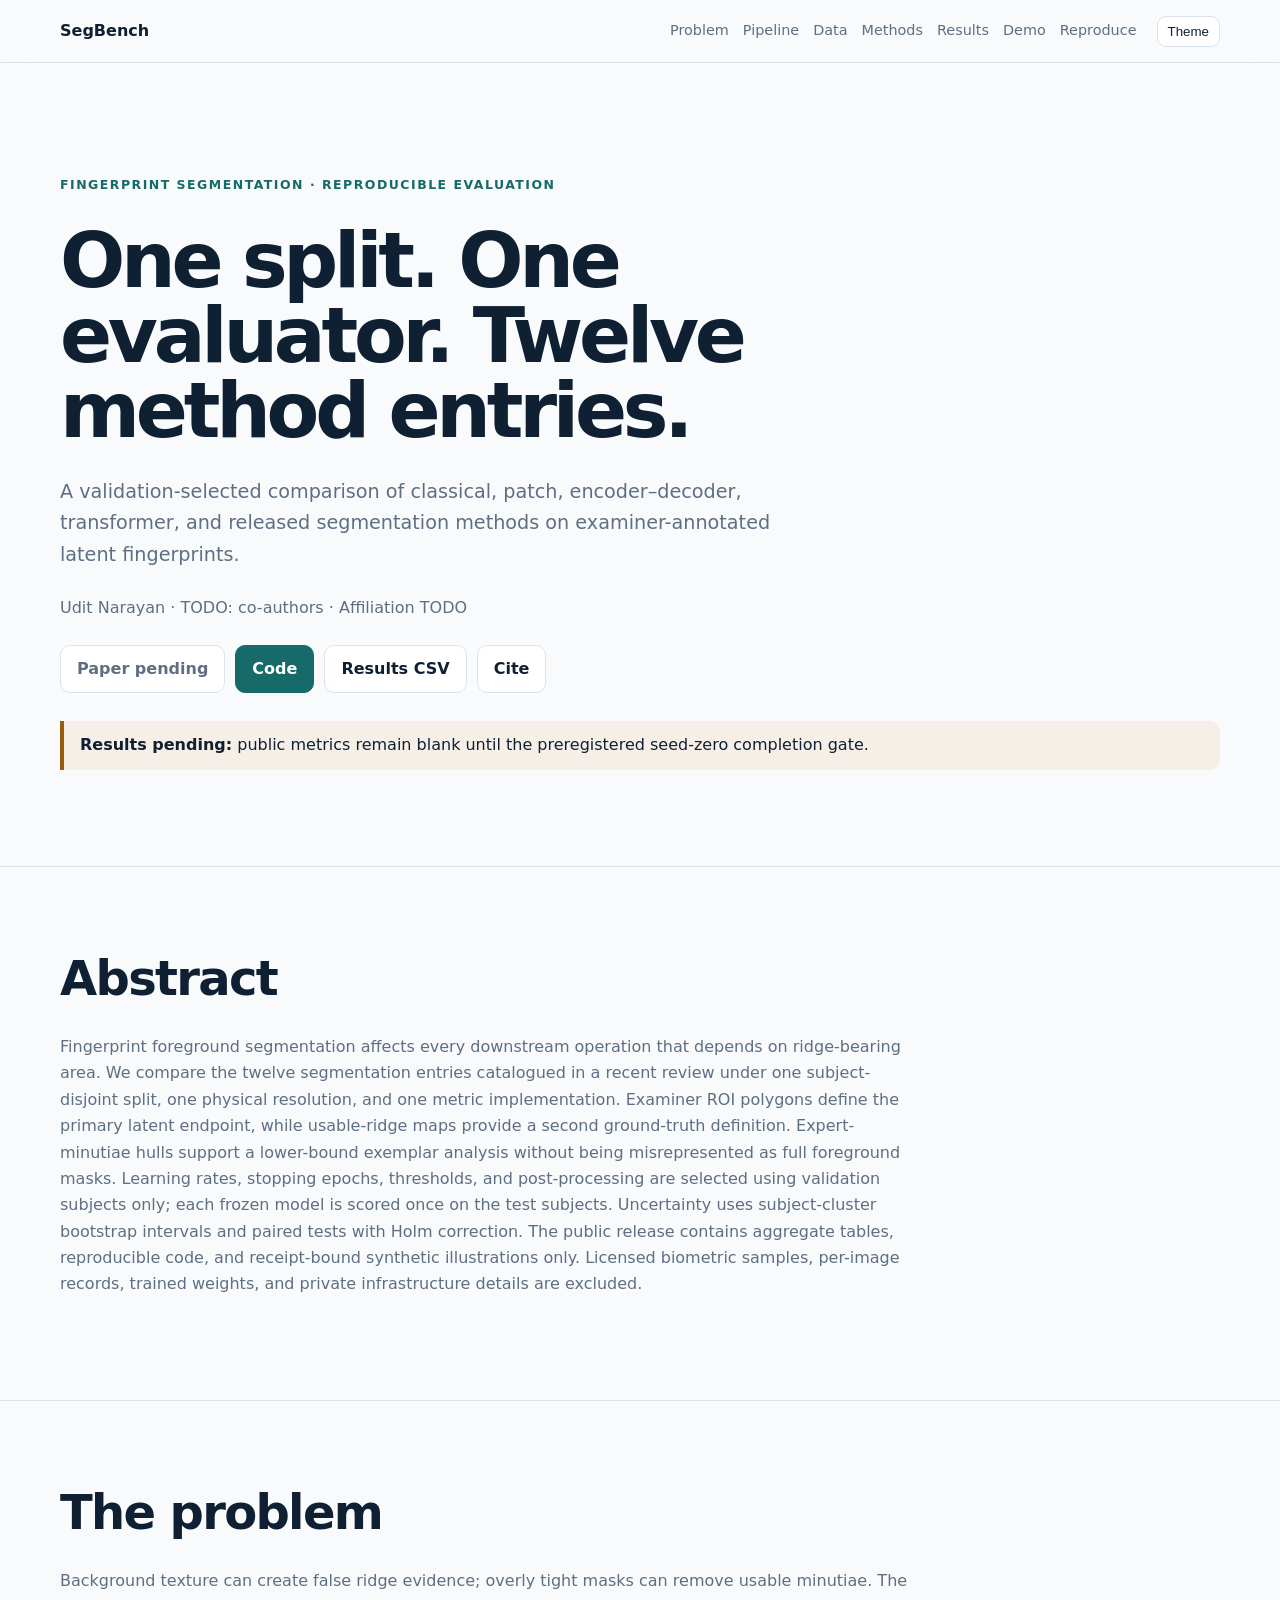
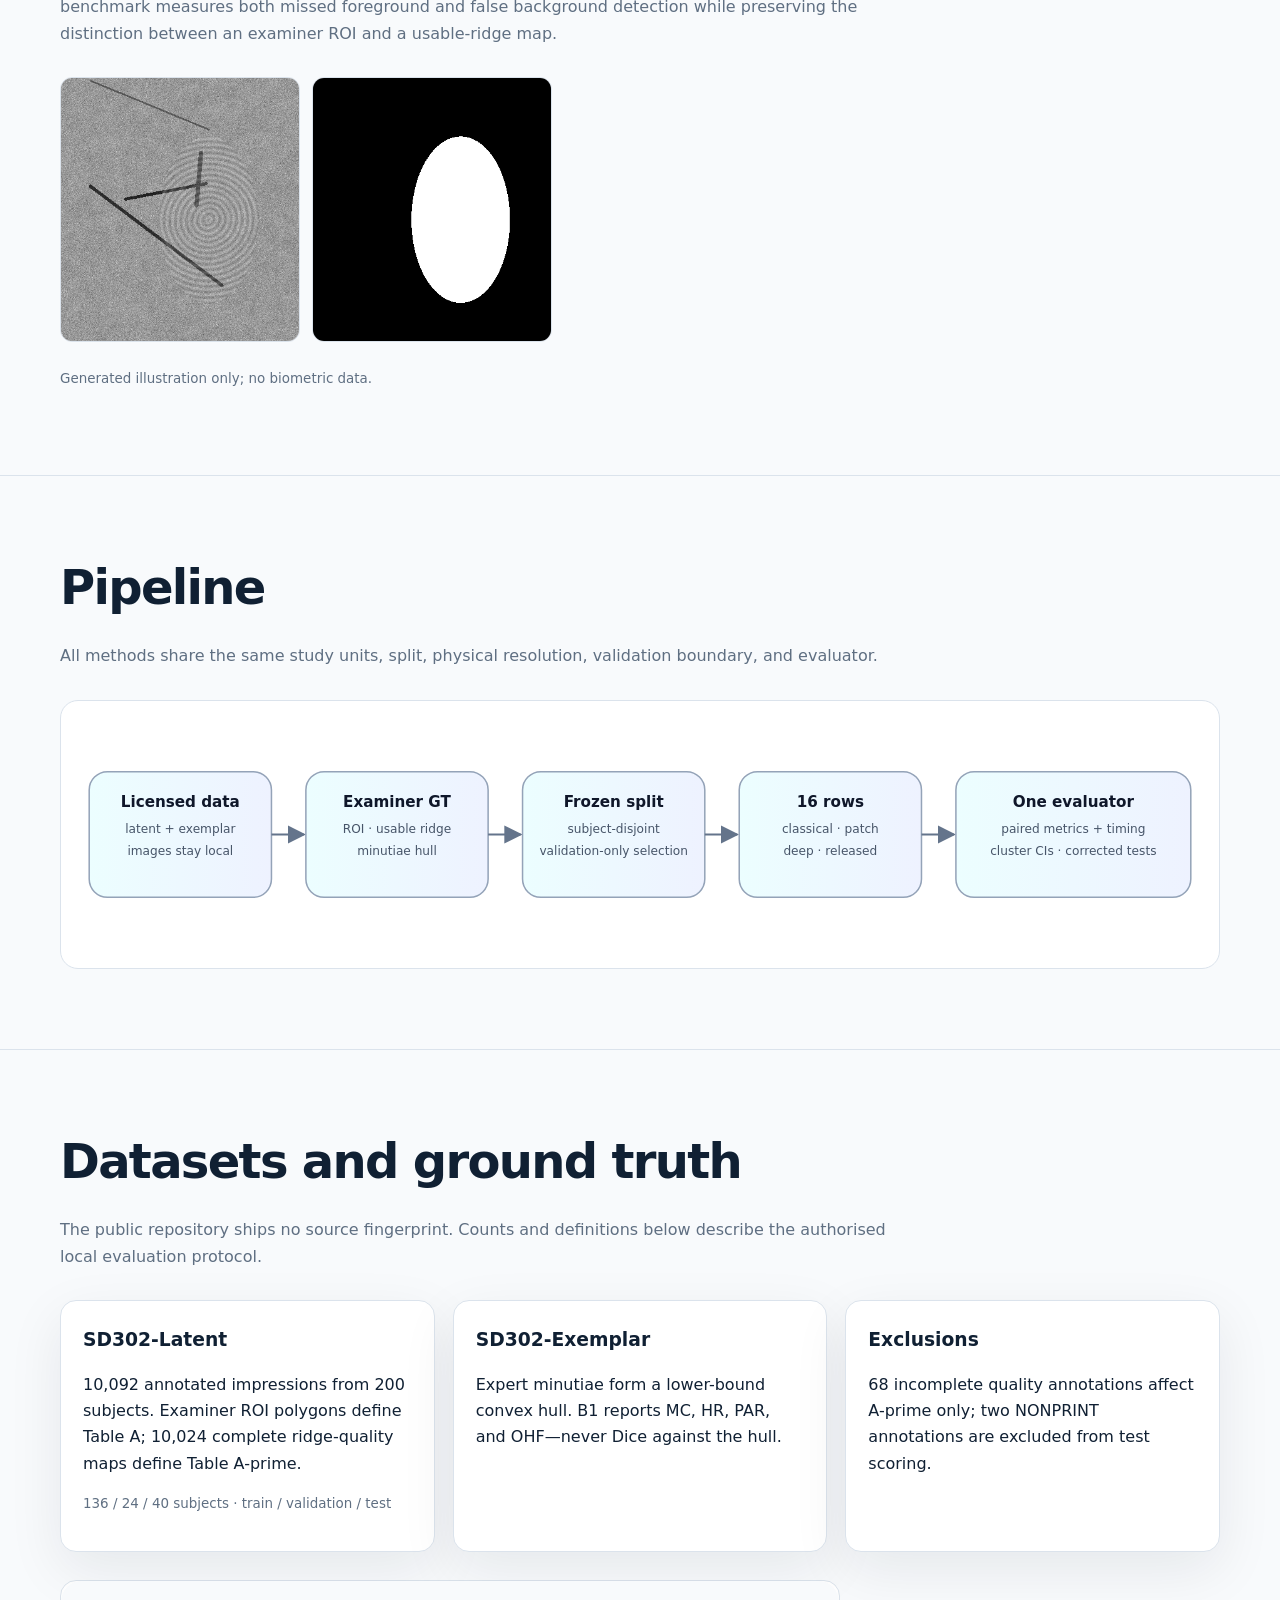
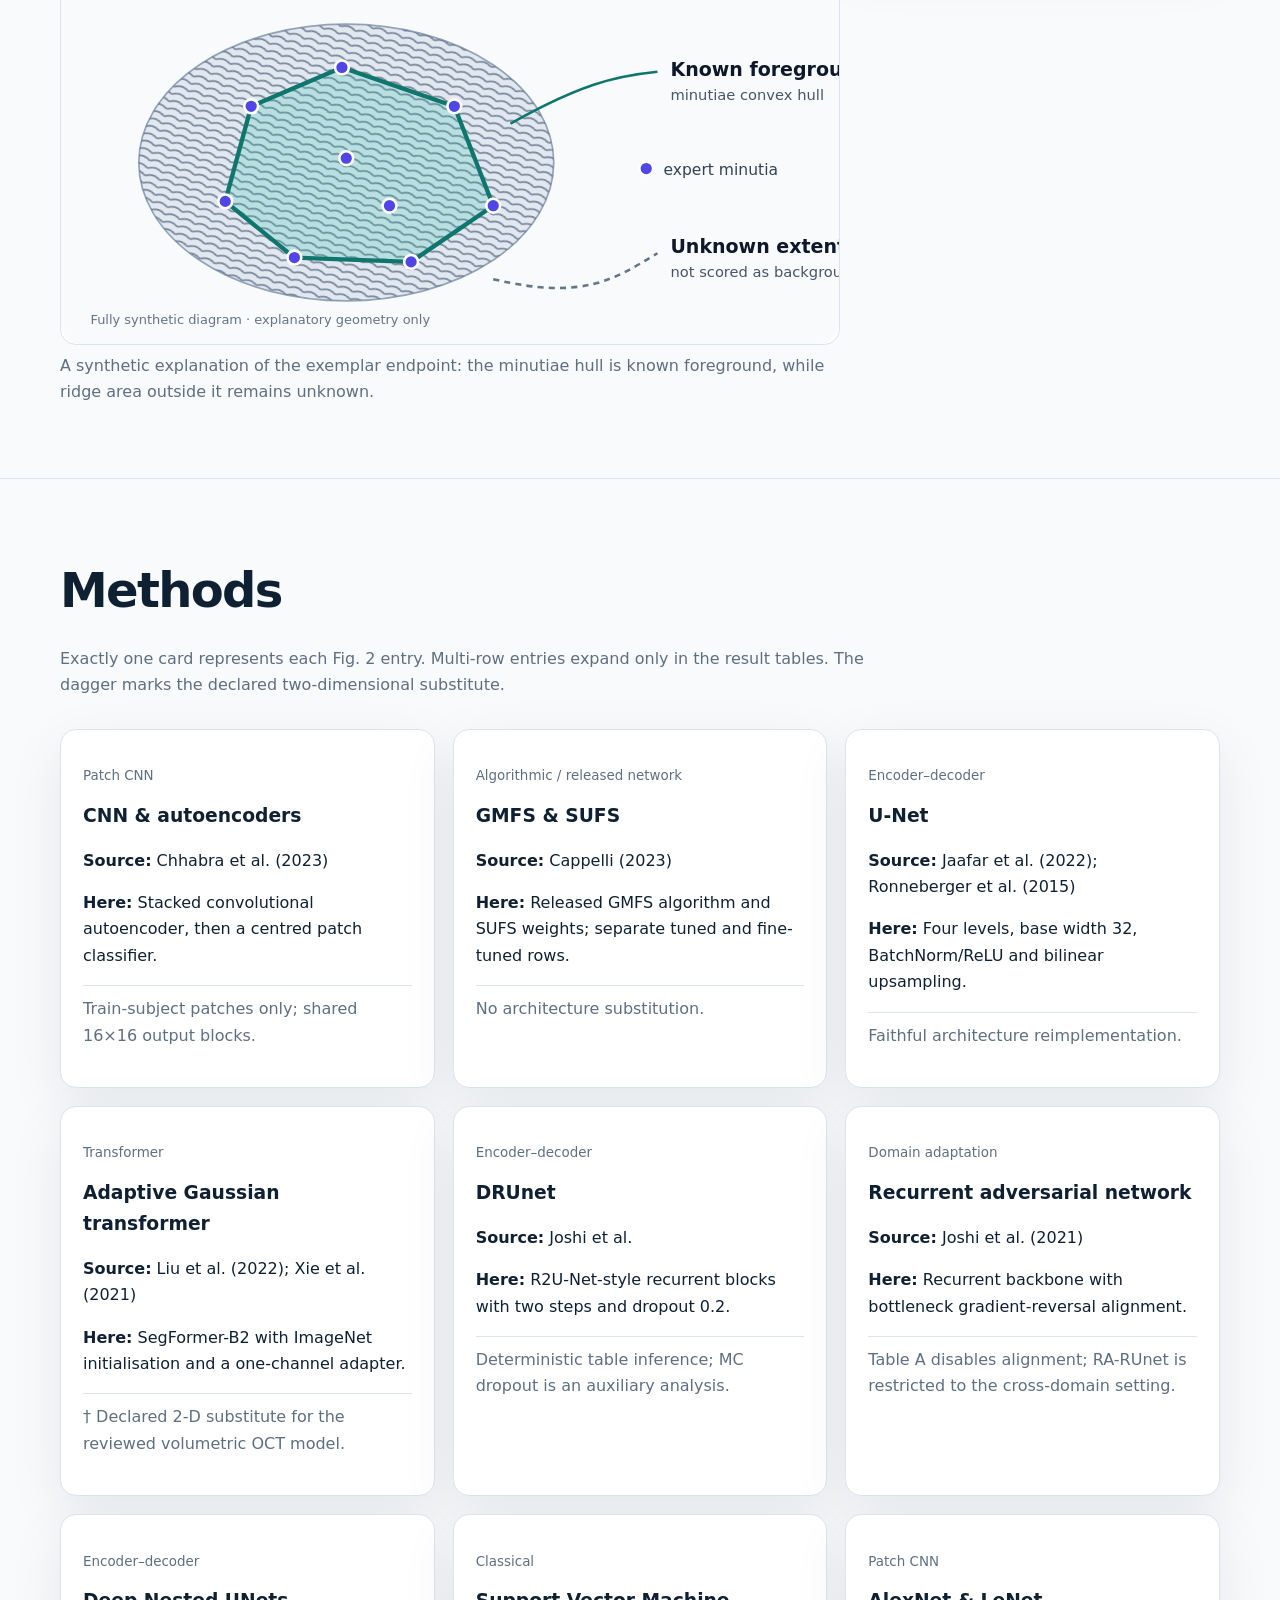
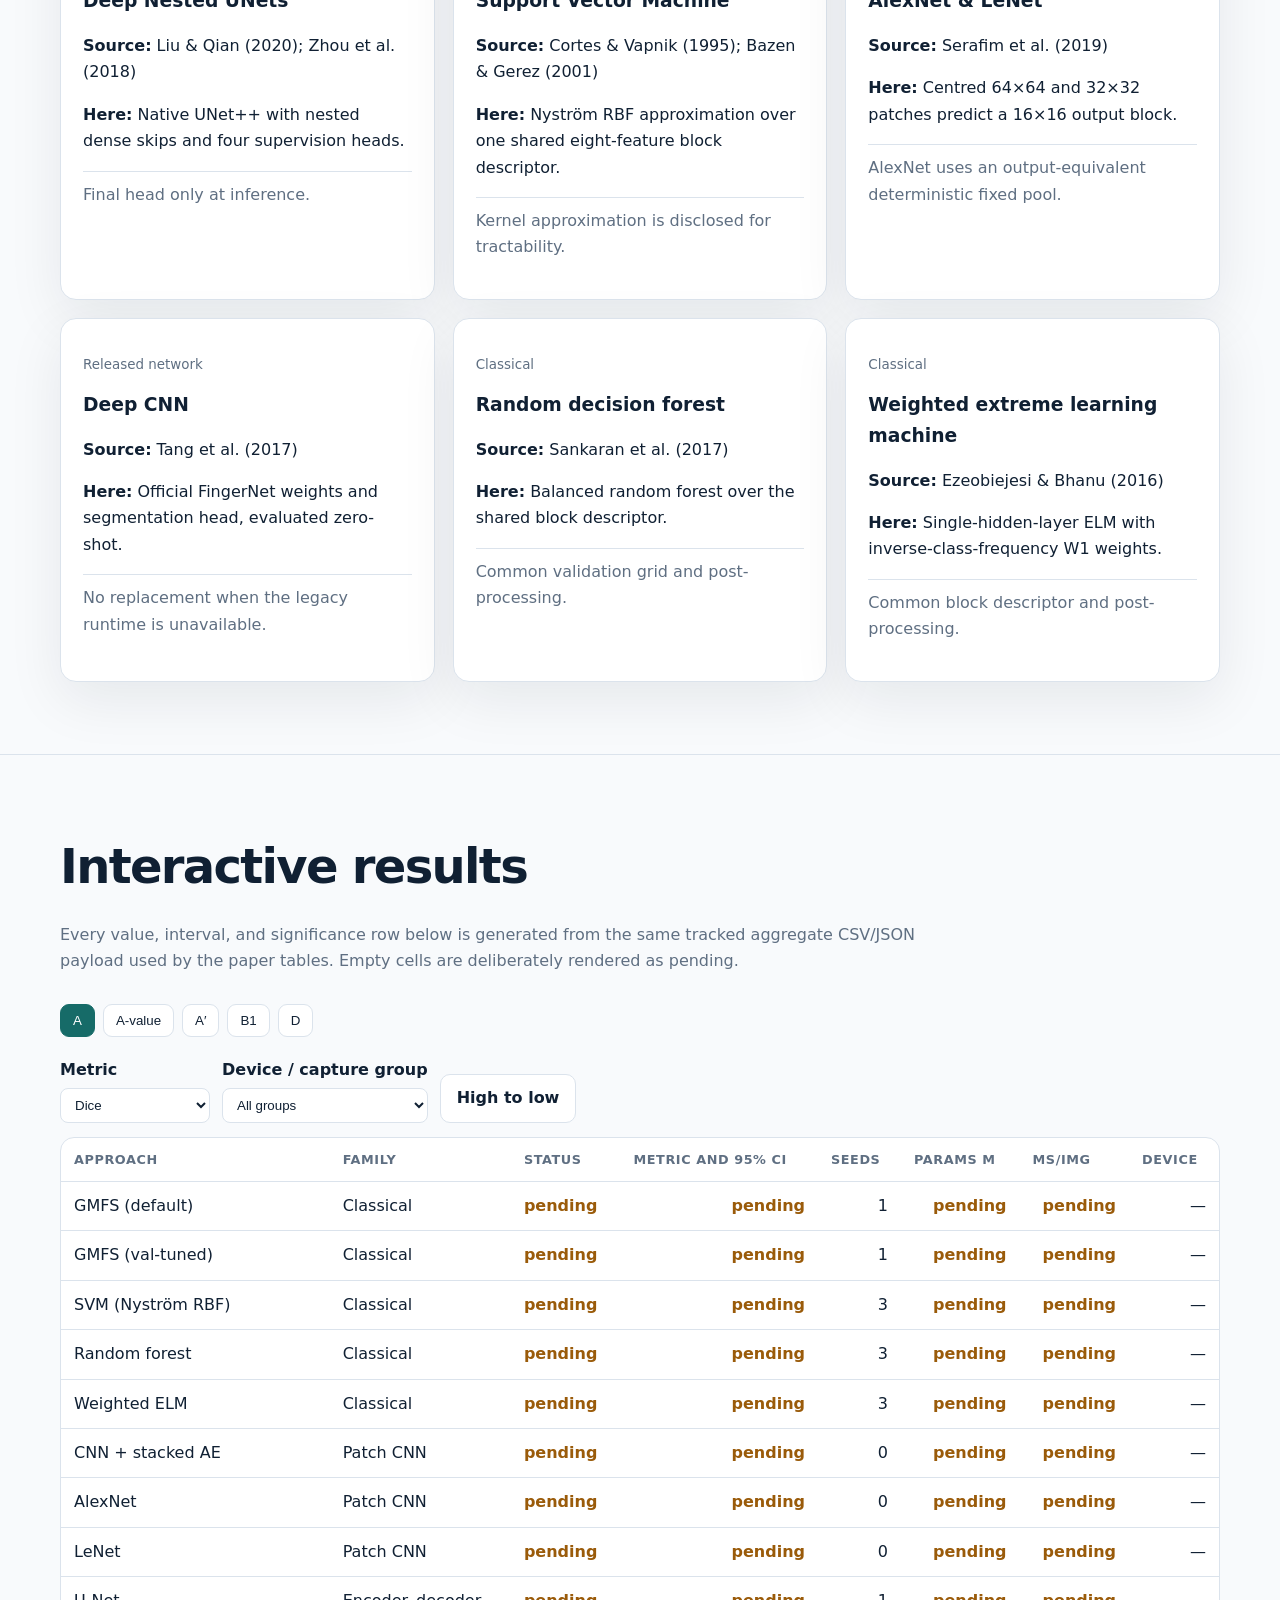
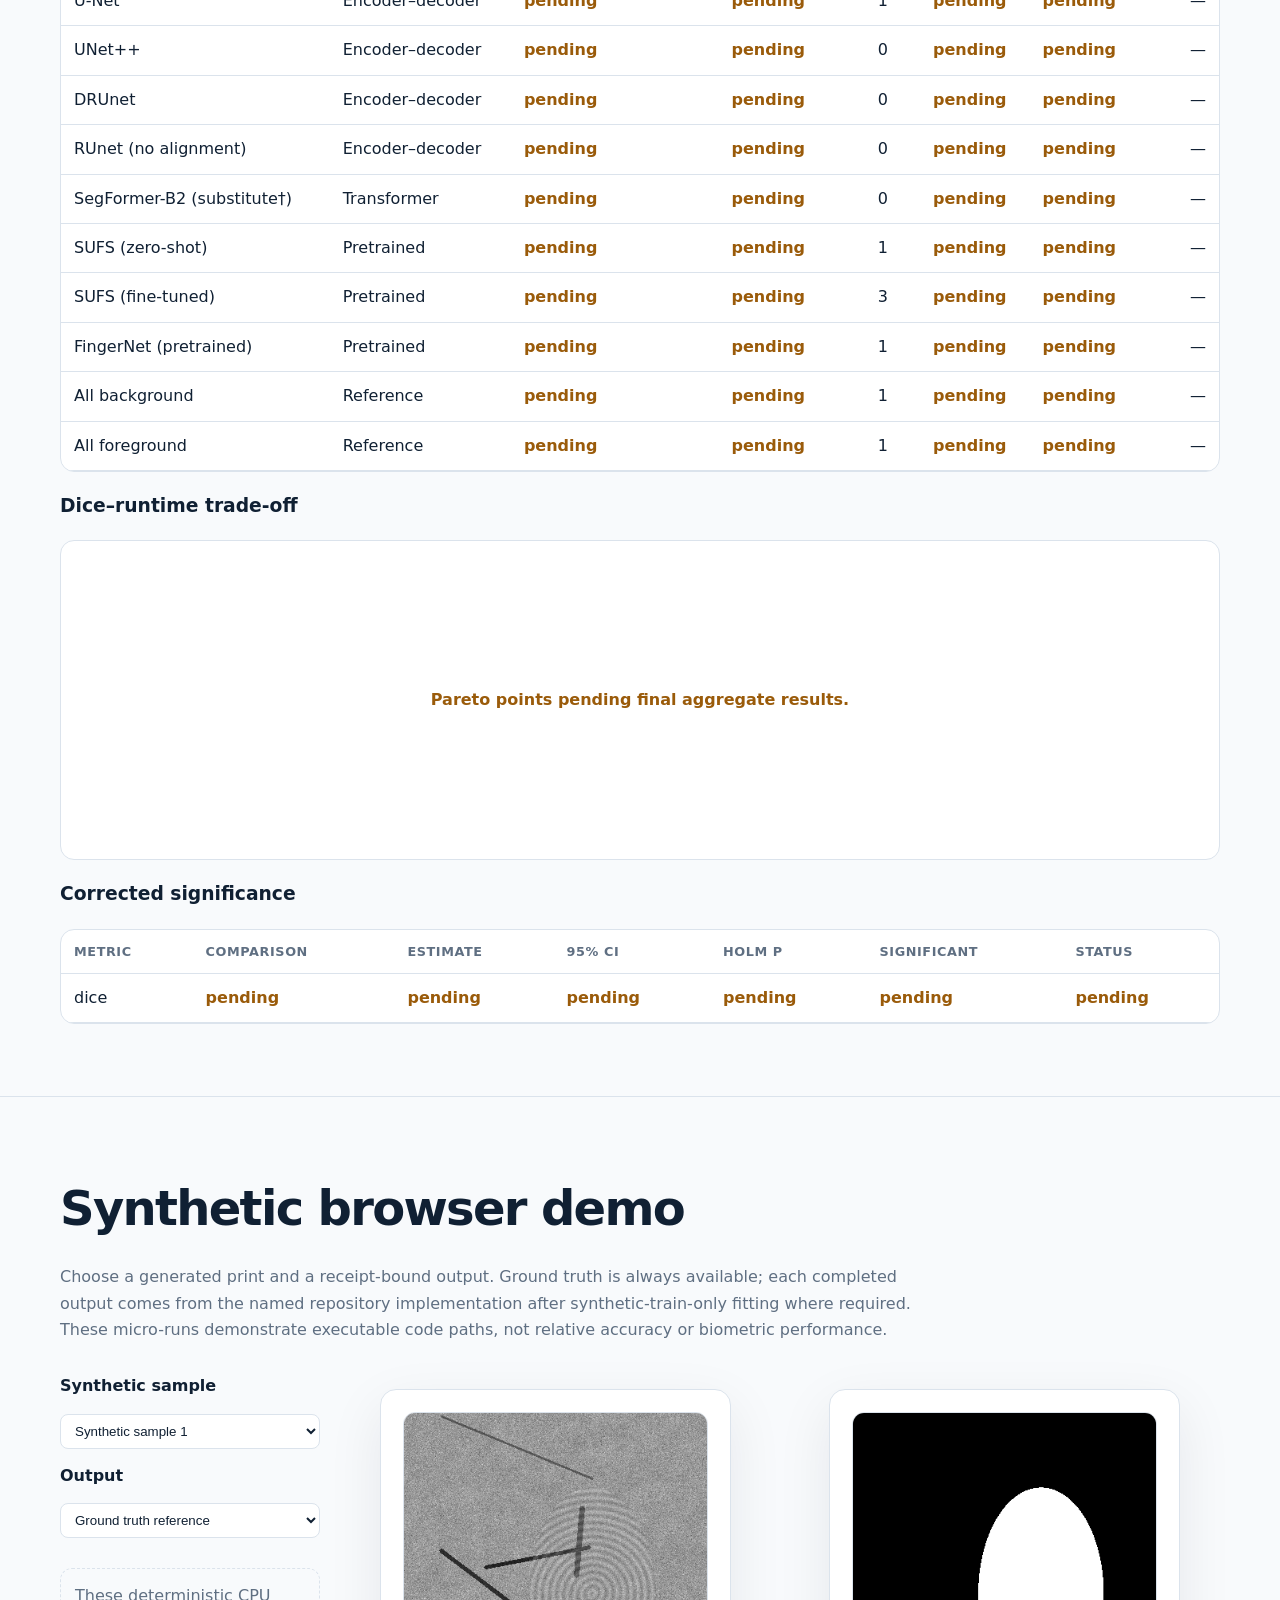
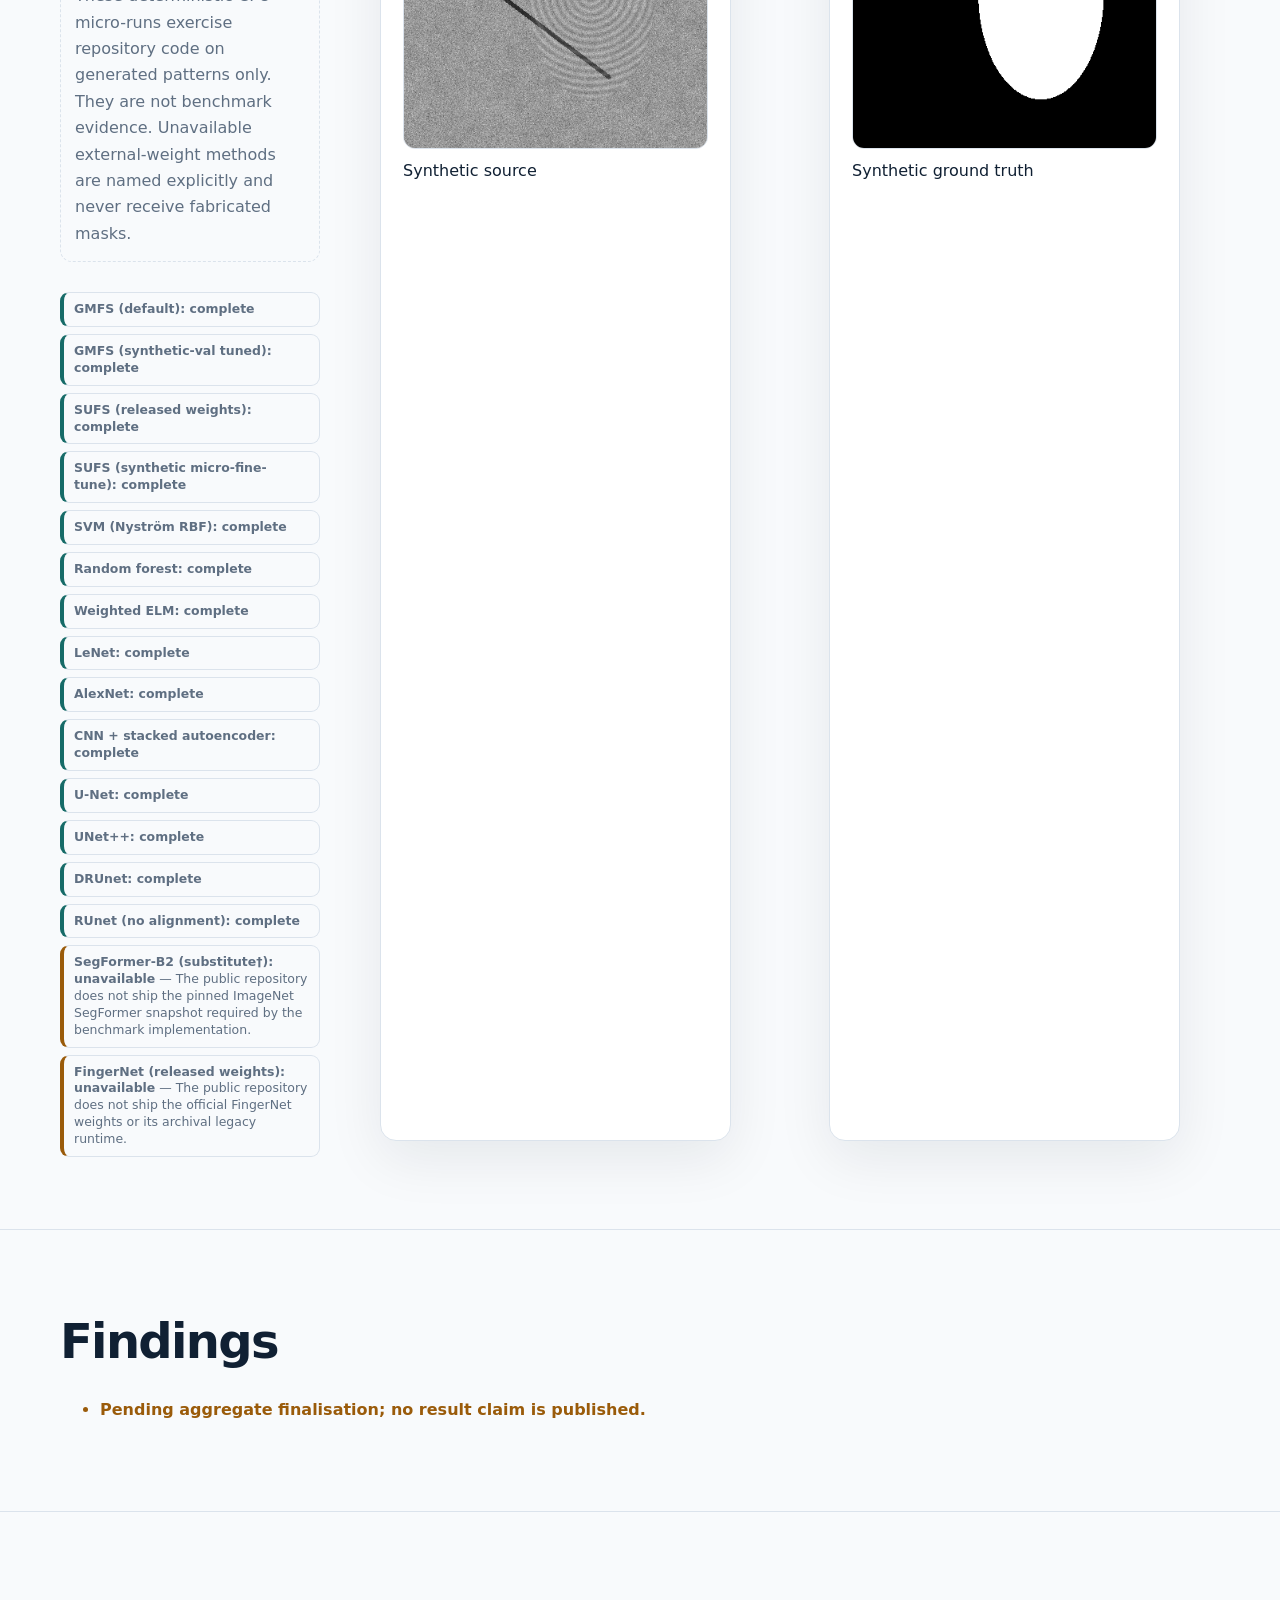
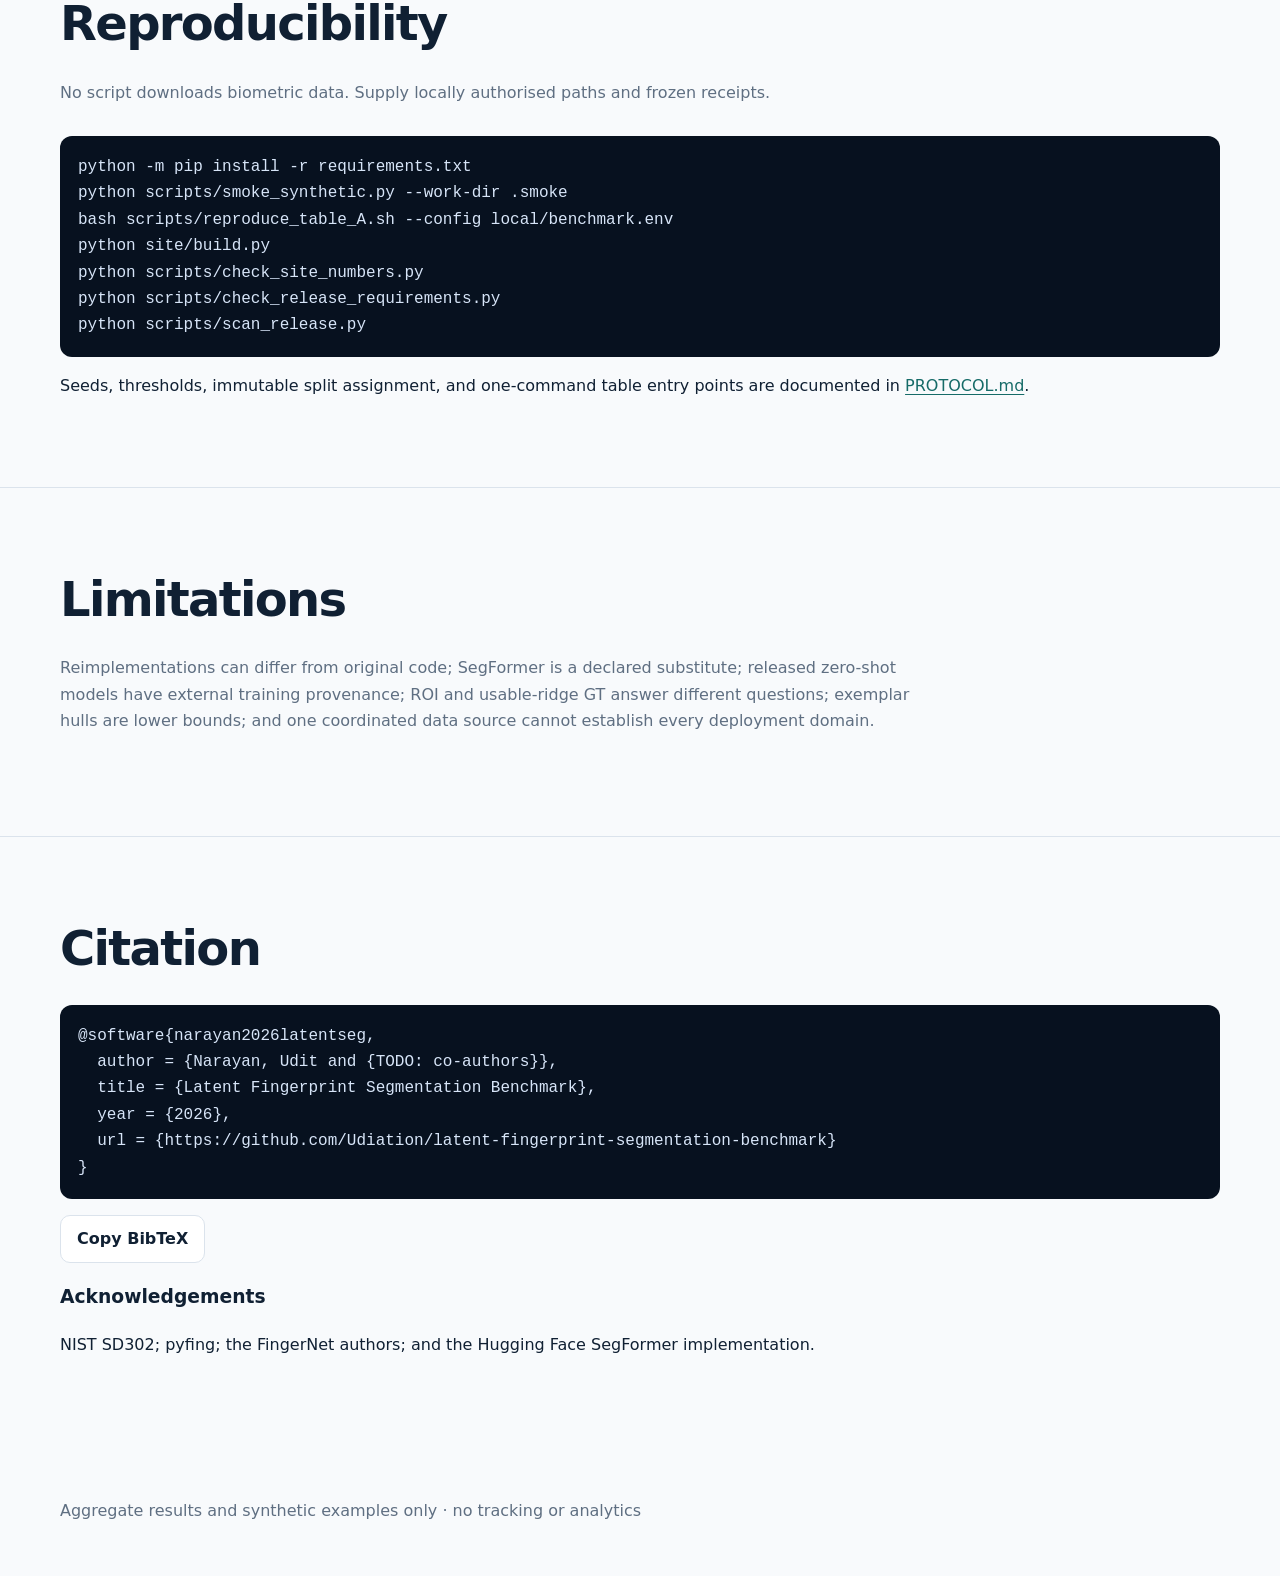
==== commit 831238d7: "Add receipt-bound synthetic method demo" ====
--- a/index.html
+++ b/index.html
@@ -7,9 +7,9 @@
 <section id="pipeline" class="section"><div class="wrap"><h2>Pipeline</h2><p class="section-intro">All methods share the same study units, split, physical resolution, validation boundary, and evaluator.</p><img class="pipeline" src="assets/pipeline.svg" alt="Benchmark pipeline from licensed data through examiner GT, subject split, methods, evaluation and statistics"></div></section>
 <section id="datasets" class="section"><div class="wrap"><h2>Datasets and ground truth</h2><p class="section-intro">The public repository ships no source fingerprint. Counts and definitions below describe the authorised local evaluation protocol.</p><div class="grid"><article class="card dataset"><h3>SD302-Latent</h3><p>10,092 annotated impressions from 200 subjects. Examiner ROI polygons define Table A; 10,024 complete ridge-quality maps define Table A-prime.</p><p class="meta">136 / 24 / 40 subjects · train / validation / test</p></article><article class="card dataset"><h3>SD302-Exemplar</h3><p>Expert minutiae form a lower-bound convex hull. B1 reports MC, HR, PAR, and OHF—never Dice against the hull.</p></article><article class="card dataset"><h3>Exclusions</h3><p>68 incomplete quality annotations affect A-prime only; two NONPRINT annotations are excluded from test scoring.</p></article></div><figure class="hull-explainer"><img src="assets/hull-explainer.svg" alt="Synthetic ridge pattern with expert minutiae points and their convex hull"><figcaption>A synthetic explanation of the exemplar endpoint: the minutiae hull is known foreground, while ridge area outside it remains unknown.</figcaption></figure></div></section>
 <section id="methods" class="section"><div class="wrap"><h2>Methods</h2><p class="section-intro">Exactly one card represents each Fig. 2 entry. Multi-row entries expand only in the result tables. The dagger marks the declared two-dimensional substitute.</p><div class="grid"><article class="card method"><p class="meta">Patch CNN</p><h3>CNN &amp; autoencoders</h3><p><strong>Source:</strong> Chhabra et al. (2023)</p><p><strong>Here:</strong> Stacked convolutional autoencoder, then a centred patch classifier.</p><p class="deviation">Train-subject patches only; shared 16×16 output blocks.</p></article><article class="card method"><p class="meta">Algorithmic / released network</p><h3>GMFS &amp; SUFS</h3><p><strong>Source:</strong> Cappelli (2023)</p><p><strong>Here:</strong> Released GMFS algorithm and SUFS weights; separate tuned and fine-tuned rows.</p><p class="deviation">No architecture substitution.</p></article><article class="card method"><p class="meta">Encoder–decoder</p><h3>U-Net</h3><p><strong>Source:</strong> Jaafar et al. (2022); Ronneberger et al. (2015)</p><p><strong>Here:</strong> Four levels, base width 32, BatchNorm/ReLU and bilinear upsampling.</p><p class="deviation">Faithful architecture reimplementation.</p></article><article class="card method"><p class="meta">Transformer</p><h3>Adaptive Gaussian transformer</h3><p><strong>Source:</strong> Liu et al. (2022); Xie et al. (2021)</p><p><strong>Here:</strong> SegFormer-B2 with ImageNet initialisation and a one-channel adapter.</p><p class="deviation">† Declared 2-D substitute for the reviewed volumetric OCT model.</p></article><article class="card method"><p class="meta">Encoder–decoder</p><h3>DRUnet</h3><p><strong>Source:</strong> Joshi et al.</p><p><strong>Here:</strong> R2U-Net-style recurrent blocks with two steps and dropout 0.2.</p><p class="deviation">Deterministic table inference; MC dropout is an auxiliary analysis.</p></article><article class="card method"><p class="meta">Domain adaptation</p><h3>Recurrent adversarial network</h3><p><strong>Source:</strong> Joshi et al. (2021)</p><p><strong>Here:</strong> Recurrent backbone with bottleneck gradient-reversal alignment.</p><p class="deviation">Table A disables alignment; RA-RUnet is restricted to the cross-domain setting.</p></article><article class="card method"><p class="meta">Encoder–decoder</p><h3>Deep Nested UNets</h3><p><strong>Source:</strong> Liu &amp; Qian (2020); Zhou et al. (2018)</p><p><strong>Here:</strong> Native UNet++ with nested dense skips and four supervision heads.</p><p class="deviation">Final head only at inference.</p></article><article class="card method"><p class="meta">Classical</p><h3>Support Vector Machine</h3><p><strong>Source:</strong> Cortes &amp; Vapnik (1995); Bazen &amp; Gerez (2001)</p><p><strong>Here:</strong> Nyström RBF approximation over one shared eight-feature block descriptor.</p><p class="deviation">Kernel approximation is disclosed for tractability.</p></article><article class="card method"><p class="meta">Patch CNN</p><h3>AlexNet &amp; LeNet</h3><p><strong>Source:</strong> Serafim et al. (2019)</p><p><strong>Here:</strong> Centred 64×64 and 32×32 patches predict a 16×16 output block.</p><p class="deviation">AlexNet uses an output-equivalent deterministic fixed pool.</p></article><article class="card method"><p class="meta">Released network</p><h3>Deep CNN</h3><p><strong>Source:</strong> Tang et al. (2017)</p><p><strong>Here:</strong> Official FingerNet weights and segmentation head, evaluated zero-shot.</p><p class="deviation">No replacement when the legacy runtime is unavailable.</p></article><article class="card method"><p class="meta">Classical</p><h3>Random decision forest</h3><p><strong>Source:</strong> Sankaran et al. (2017)</p><p><strong>Here:</strong> Balanced random forest over the shared block descriptor.</p><p class="deviation">Common validation grid and post-processing.</p></article><article class="card method"><p class="meta">Classical</p><h3>Weighted extreme learning machine</h3><p><strong>Source:</strong> Ezeobiejesi &amp; Bhanu (2016)</p><p><strong>Here:</strong> Single-hidden-layer ELM with inverse-class-frequency W1 weights.</p><p class="deviation">Common block descriptor and post-processing.</p></article></div></div></section>
-<section id="results" class="section"><div class="wrap"><h2>Interactive results</h2><p class="section-intro">Every value, interval, and significance row below is generated from the same tracked aggregate CSV/JSON payload used by the paper tables. Empty cells are deliberately rendered as pending.</p><div class="tabs" role="tablist" aria-label="Result tables"><button id="tab-A" class="tab" role="tab" data-table="A" aria-controls="result-panel" aria-selected="true">A</button><button id="tab-A_value" class="tab" role="tab" data-table="A_value" aria-controls="result-panel" aria-selected="false">A-value</button><button id="tab-A_prime" class="tab" role="tab" data-table="A_prime" aria-controls="result-panel" aria-selected="false">A′</button><button id="tab-B1" class="tab" role="tab" data-table="B1" aria-controls="result-panel" aria-selected="false">B1</button><button id="tab-D" class="tab" role="tab" data-table="D" aria-controls="result-panel" aria-selected="false">D</button></div><div id="result-panel" role="tabpanel" aria-live="polite"><div class="controls"><label>Metric <select id="metric"><option value="dice">Dice</option><option value="jaccard">Jaccard</option><option value="mdr">MDR</option><option value="fdr">FDR</option><option value="accuracy">Accuracy</option><option value="mc">MC</option><option value="hr">HR</option><option value="par">PAR</option><option value="ohf">OHF</option><option value="ms_per_img">ms/img</option></select></label><label id="group-filter-wrap" hidden>Device / capture group <select id="group-filter"><option value="all">All groups</option></select></label><button id="sort-toggle" class="button" aria-label="Reverse result sort direction">High to low</button></div><div class="table-scroll"><table><thead><tr><th>Approach</th><th>Family</th><th>Status</th><th>Metric and 95% CI</th><th>Seeds</th><th>Params M</th><th>ms/img</th><th>Device</th></tr></thead><tbody id="result-body"></tbody></table></div><h3>Dice–runtime trade-off</h3><div id="pareto" class="chart"></div><h3>Corrected significance</h3><div class="table-scroll significance"><table><thead><tr><th>Metric</th><th>Comparison</th><th>Estimate</th><th>95% CI</th><th>Holm p</th><th>Significant</th><th>Status</th></tr></thead><tbody id="significance-body"></tbody></table></div></div></div></section>
-<section id="demo" class="section"><div class="wrap"><h2>Synthetic browser demo</h2><p class="section-intro">Choose a generated print and a receipt-bound output. Ground truth is always available; method outputs appear only after the corresponding model has genuinely been run on these synthetic inputs and its digest has been added to the synthetic receipt.</p><div class="synthetic">
-<div class="synthetic-controls"><label for="synthetic-select">Synthetic sample</label><select id="synthetic-select"></select><label for="synthetic-method">Output</label><select id="synthetic-method"></select><p id="synthetic-note" class="notice">Only receipt-bound synthetic outputs are shown. Missing method outputs remain pending; they are never fabricated.</p></div>
+<section id="results" class="section"><div class="wrap"><h2>Interactive results</h2><p class="section-intro">Every value, interval, and significance row below is generated from the same tracked aggregate CSV/JSON payload used by the paper tables. Empty cells are deliberately rendered as pending.</p><div class="tabs" role="tablist" aria-label="Result tables"><button id="tab-A" class="tab" role="tab" data-table="A" aria-controls="result-panel" aria-selected="true">A</button><button id="tab-A_value" class="tab" role="tab" data-table="A_value" aria-controls="result-panel" aria-selected="false">A-value</button><button id="tab-A_prime" class="tab" role="tab" data-table="A_prime" aria-controls="result-panel" aria-selected="false">A′</button><button id="tab-B1" class="tab" role="tab" data-table="B1" aria-controls="result-panel" aria-selected="false">B1</button><button id="tab-D" class="tab" role="tab" data-table="D" aria-controls="result-panel" aria-selected="false">D</button></div><div id="result-panel" role="tabpanel" aria-live="polite"><div class="controls"><label>Metric <select id="metric"><option value="dice">Dice</option><option value="jaccard">Jaccard</option><option value="mdr">MDR</option><option value="fdr">FDR</option><option value="accuracy">Accuracy</option><option value="mc">MC</option><option value="hr">HR</option><option value="par">PAR</option><option value="ohf">OHF</option><option value="ms_per_img">ms/img</option></select></label><label id="group-filter-wrap" hidden>Device / capture group <select id="group-filter"><option value="all">All groups</option></select></label><button id="sort-toggle" class="button" aria-label="High to low">High to low</button></div><div class="table-scroll"><table><thead><tr><th>Approach</th><th>Family</th><th>Status</th><th>Metric and 95% CI</th><th>Seeds</th><th>Params M</th><th>ms/img</th><th>Device</th></tr></thead><tbody id="result-body"></tbody></table></div><h3>Dice–runtime trade-off</h3><div id="pareto" class="chart"></div><h3>Corrected significance</h3><div class="table-scroll significance"><table><thead><tr><th>Metric</th><th>Comparison</th><th>Estimate</th><th>95% CI</th><th>Holm p</th><th>Significant</th><th>Status</th></tr></thead><tbody id="significance-body"></tbody></table></div></div></div></section>
+<section id="demo" class="section"><div class="wrap"><h2>Synthetic browser demo</h2><p class="section-intro">Choose a generated print and a receipt-bound output. Ground truth is always available; each completed output comes from the named repository implementation after synthetic-train-only fitting where required. These micro-runs demonstrate executable code paths, not relative accuracy or biometric performance.</p><div class="synthetic">
+<div class="synthetic-controls"><label for="synthetic-select">Synthetic sample</label><select id="synthetic-select"></select><label for="synthetic-method">Output</label><select id="synthetic-method"></select><p id="synthetic-note" class="notice">These deterministic CPU micro-runs exercise repository code on generated patterns only. They are not benchmark evidence. Unavailable external-weight methods are named explicitly and never receive fabricated masks.</p><ul id="synthetic-availability" class="availability"></ul></div>
 <div class="grid"><figure class="card synthetic-figure"><img id="synthetic-source" alt="Synthetic ridge-pattern source"><figcaption>Synthetic source</figcaption></figure><figure class="card synthetic-figure"><img id="synthetic-mask" alt="Selected synthetic foreground mask"><figcaption id="synthetic-caption">Synthetic ground truth</figcaption></figure></div>
 </div></div></section>
 <section id="findings" class="section"><div class="wrap"><h2>Findings</h2><ul id="findings-list"><li>Pending aggregate finalisation.</li></ul></div></section>
@@ -27,4 +27,4 @@
   year = {2026},
   url = {https://github.com/Udiation/latent-fingerprint-segmentation-benchmark}
 }</pre><button id="copy-cite" class="button">Copy BibTeX</button><h3>Acknowledgements</h3><p>NIST SD302; pyfing; the FingerNet authors; and the Hugging Face SegFormer implementation.</p></div></section></main><footer class="footer"><div class="wrap">Aggregate results and synthetic examples only · no tracking or analytics</div></footer>
-<script id="public-data" type="application/json">{"schema_version":1,"results":[{"table":"A","view":"overall","group":"overall","year":"2023","method":"gmfs_default","approach":"GMFS (default)","family":"Classical","training_data":"Released algorithm","comment":"Released default parameters","status":"pending","seeds_completed":"1","n_images":"","n_subjects":"","accuracy":"","error_rate":"","dice":"","jaccard":"","miou":"","mdr":"","fdr":"","mc":"","hr":"","par":"","ohf":"","params_m":"","ms_per_img":"","device":"","ci_lower":"","ci_upper":""},{"table":"A","view":"overall","group":"overall","year":"2023","method":"gmfs_tuned","approach":"GMFS (val-tuned)","family":"Classical","training_data":"Validation subjects","comment":"Four native parameters selected on validation","status":"pending","seeds_completed":"1","n_images":"","n_subjects":"","accuracy":"","error_rate":"","dice":"","jaccard":"","miou":"","mdr":"","fdr":"","mc":"","hr":"","par":"","ohf":"","params_m":"","ms_per_img":"","device":"","ci_lower":"","ci_upper":""},{"table":"A","view":"overall","group":"overall","year":"1995","method":"svm","approach":"SVM (Nystr\u00f6m RBF)","family":"Classical","training_data":"SD302-Latent train subjects","comment":"Block-based 16\u00d716","status":"pending","seeds_completed":"3","n_images":"","n_subjects":"","accuracy":"","error_rate":"","dice":"","jaccard":"","miou":"","mdr":"","fdr":"","mc":"","hr":"","par":"","ohf":"","params_m":"","ms_per_img":"","device":"","ci_lower":"","ci_upper":""},{"table":"A","view":"overall","group":"overall","year":"2017","method":"rf","approach":"Random forest","family":"Classical","training_data":"SD302-Latent train subjects","comment":"Block-based 16\u00d716","status":"pending","seeds_completed":"3","n_images":"","n_subjects":"","accuracy":"","error_rate":"","dice":"","jaccard":"","miou":"","mdr":"","fdr":"","mc":"","hr":"","par":"","ohf":"","params_m":"","ms_per_img":"","device":"","ci_lower":"","ci_upper":""},{"table":"A","view":"overall","group":"overall","year":"2016","method":"welm","approach":"Weighted ELM","family":"Classical","training_data":"SD302-Latent train subjects","comment":"W1 class weighting","status":"pending","seeds_completed":"3","n_images":"","n_subjects":"","accuracy":"","error_rate":"","dice":"","jaccard":"","miou":"","mdr":"","fdr":"","mc":"","hr":"","par":"","ohf":"","params_m":"","ms_per_img":"","device":"","ci_lower":"","ci_upper":""},{"table":"A","view":"overall","group":"overall","year":"2023","method":"cnn_ae","approach":"CNN + stacked AE","family":"Patch CNN","training_data":"SD302-Latent train subjects","comment":"Train-only unsupervised pretraining","status":"pending","seeds_completed":"0","n_images":"","n_subjects":"","accuracy":"","error_rate":"","dice":"","jaccard":"","miou":"","mdr":"","fdr":"","mc":"","hr":"","par":"","ohf":"","params_m":"","ms_per_img":"","device":"","ci_lower":"","ci_upper":""},{"table":"A","view":"overall","group":"overall","year":"2019","method":"alexnet","approach":"AlexNet","family":"Patch CNN","training_data":"SD302-Latent train subjects","comment":"64\u00d764 context to 16\u00d716 block","status":"pending","seeds_completed":"0","n_images":"","n_subjects":"","accuracy":"","error_rate":"","dice":"","jaccard":"","miou":"","mdr":"","fdr":"","mc":"","hr":"","par":"","ohf":"","params_m":"","ms_per_img":"","device":"","ci_lower":"","ci_upper":""},{"table":"A","view":"overall","group":"overall","year":"2019","method":"lenet","approach":"LeNet","family":"Patch CNN","training_data":"SD302-Latent train subjects","comment":"32\u00d732 context to 16\u00d716 block","status":"pending","seeds_completed":"0","n_images":"","n_subjects":"","accuracy":"","error_rate":"","dice":"","jaccard":"","miou":"","mdr":"","fdr":"","mc":"","hr":"","par":"","ohf":"","params_m":"","ms_per_img":"","device":"","ci_lower":"","ci_upper":""},{"table":"A","view":"overall","group":"overall","year":"2022","method":"unet","approach":"U-Net","family":"Encoder\u2013decoder","training_data":"SD302-Latent train subjects","comment":"Four-level reimplementation","status":"pending","seeds_completed":"1","n_images":"","n_subjects":"","accuracy":"","error_rate":"","dice":"","jaccard":"","miou":"","mdr":"","fdr":"","mc":"","hr":"","par":"","ohf":"","params_m":"","ms_per_img":"","device":"","ci_lower":"","ci_upper":""},{"table":"A","view":"overall","group":"overall","year":"2020","method":"unetpp","approach":"UNet++","family":"Encoder\u2013decoder","training_data":"SD302-Latent train subjects","comment":"Nested skips and deep supervision","status":"pending","seeds_completed":"0","n_images":"","n_subjects":"","accuracy":"","error_rate":"","dice":"","jaccard":"","miou":"","mdr":"","fdr":"","mc":"","hr":"","par":"","ohf":"","params_m":"","ms_per_img":"","device":"","ci_lower":"","ci_upper":""},{"table":"A","view":"overall","group":"overall","year":"","method":"drunet","approach":"DRUnet","family":"Encoder\u2013decoder","training_data":"SD302-Latent train subjects","comment":"Recurrent blocks with dropout","status":"pending","seeds_completed":"0","n_images":"","n_subjects":"","accuracy":"","error_rate":"","dice":"","jaccard":"","miou":"","mdr":"","fdr":"","mc":"","hr":"","par":"","ohf":"","params_m":"","ms_per_img":"","device":"","ci_lower":"","ci_upper":""},{"table":"A","view":"overall","group":"overall","year":"2021","method":"r_unet","approach":"RUnet (no alignment)","family":"Encoder\u2013decoder","training_data":"SD302-Latent train subjects","comment":"No target-domain alignment in Table A","status":"pending","seeds_completed":"0","n_images":"","n_subjects":"","accuracy":"","error_rate":"","dice":"","jaccard":"","miou":"","mdr":"","fdr":"","mc":"","hr":"","par":"","ohf":"","params_m":"","ms_per_img":"","device":"","ci_lower":"","ci_upper":""},{"table":"A","view":"overall","group":"overall","year":"2021","method":"segformer_b2","approach":"SegFormer-B2 (substitute\u2020)","family":"Transformer","training_data":"SD302-Latent train subjects","comment":"Declared 2-D substitute for OCT method","status":"pending","seeds_completed":"0","n_images":"","n_subjects":"","accuracy":"","error_rate":"","dice":"","jaccard":"","miou":"","mdr":"","fdr":"","mc":"","hr":"","par":"","ohf":"","params_m":"","ms_per_img":"","device":"","ci_lower":"","ci_upper":""},{"table":"A","view":"overall","group":"overall","year":"2023","method":"sufs_zero","approach":"SUFS (zero-shot)","family":"Pretrained","training_data":"External data by original authors","comment":"Released weights","status":"pending","seeds_completed":"1","n_images":"","n_subjects":"","accuracy":"","error_rate":"","dice":"","jaccard":"","miou":"","mdr":"","fdr":"","mc":"","hr":"","par":"","ohf":"","params_m":"","ms_per_img":"","device":"","ci_lower":"","ci_upper":""},{"table":"A","view":"overall","group":"overall","year":"2023","method":"sufs_ft","approach":"SUFS (fine-tuned)","family":"Pretrained","training_data":"SD302-Latent train subjects","comment":"Separate fine-tuned row","status":"pending","seeds_completed":"3","n_images":"","n_subjects":"","accuracy":"","error_rate":"","dice":"","jaccard":"","miou":"","mdr":"","fdr":"","mc":"","hr":"","par":"","ohf":"","params_m":"","ms_per_img":"","device":"","ci_lower":"","ci_upper":""},{"table":"A","view":"overall","group":"overall","year":"2017","method":"fingernet","approach":"FingerNet (pretrained)","family":"Pretrained","training_data":"External data by original authors","comment":"Official segmentation head","status":"pending","seeds_completed":"1","n_images":"","n_subjects":"","accuracy":"","error_rate":"","dice":"","jaccard":"","miou":"","mdr":"","fdr":"","mc":"","hr":"","par":"","ohf":"","params_m":"","ms_per_img":"","device":"","ci_lower":"","ci_upper":""},{"table":"A","view":"overall","group":"overall","year":"","method":"all_background","approach":"All background","family":"Reference","training_data":"None","comment":"Non-ranked reference","status":"pending","seeds_completed":"1","n_images":"","n_subjects":"","accuracy":"","error_rate":"","dice":"","jaccard":"","miou":"","mdr":"","fdr":"","mc":"","hr":"","par":"","ohf":"","params_m":"","ms_per_img":"","device":"","ci_lower":"","ci_upper":""},{"table":"A","view":"overall","group":"overall","year":"","method":"all_foreground","approach":"All foreground","family":"Reference","training_data":"None","comment":"Non-ranked reference","status":"pending","seeds_completed":"1","n_images":"","n_subjects":"","accuracy":"","error_rate":"","dice":"","jaccard":"","miou":"","mdr":"","fdr":"","mc":"","hr":"","par":"","ohf":"","params_m":"","ms_per_img":"","device":"","ci_lower":"","ci_upper":""}],"tables":[{"table":"A","title":"SD302-Latent \u00b7 examiner ROI","status":"pending","note":"Final aggregate metrics await seed-zero gate"},{"table":"A_value","title":"Examiner-value breakdown","status":"pending","note":"Generated after Table A finalisation"},{"table":"A_prime","title":"SD302-Latent \u00b7 usable-ridge GT","status":"pending","note":"Uses the same frozen Table A predictions"},{"table":"B1","title":"SD302-Exemplar \u00b7 minutiae-hull lower bound","status":"pending","note":"Reports MC HR PAR and OHF rather than Dice"},{"table":"D","title":"Cross-domain summary","status":"pending","note":"Generated after Dataset 2 evaluation"}],"statistics":[{"table":"A","metric":"dice","comparison":"pending","estimate":"","ci_lower":"","ci_upper":"","p_holm":"","significant":"","status":"pending"},{"table":"B1","metric":"hr","comparison":"pending","estimate":"","ci_lower":"","ci_upper":"","p_holm":"","significant":"","status":"pending"}],"synthetic":[{"key":"synthetic-1","label":"Synthetic sample 1","image":"assets/synthetic/source-1.png","mask":"assets/synthetic/mask-1.png","predictions":[]},{"key":"synthetic-2","label":"Synthetic sample 2","image":"assets/synthetic/source-2.png","mask":"assets/synthetic/mask-2.png","predictions":[]},{"key":"synthetic-3","label":"Synthetic sample 3","image":"assets/synthetic/source-3.png","mask":"assets/synthetic/mask-3.png","predictions":[]}]}</script><script src="assets/app.js"></script></body></html>+<script id="public-data" type="application/json">{"schema_version":1,"results":[{"table":"A","view":"overall","group":"overall","year":"2023","method":"gmfs_default","approach":"GMFS (default)","family":"Classical","training_data":"Released algorithm","comment":"Released default parameters","status":"pending","seeds_completed":"1","n_images":"","n_subjects":"","accuracy":"","error_rate":"","dice":"","jaccard":"","miou":"","mdr":"","fdr":"","mc":"","hr":"","par":"","ohf":"","params_m":"","ms_per_img":"","device":"","ci_lower":"","ci_upper":""},{"table":"A","view":"overall","group":"overall","year":"2023","method":"gmfs_tuned","approach":"GMFS (val-tuned)","family":"Classical","training_data":"Validation subjects","comment":"Four native parameters selected on validation","status":"pending","seeds_completed":"1","n_images":"","n_subjects":"","accuracy":"","error_rate":"","dice":"","jaccard":"","miou":"","mdr":"","fdr":"","mc":"","hr":"","par":"","ohf":"","params_m":"","ms_per_img":"","device":"","ci_lower":"","ci_upper":""},{"table":"A","view":"overall","group":"overall","year":"1995","method":"svm","approach":"SVM (Nystr\u00f6m RBF)","family":"Classical","training_data":"SD302-Latent train subjects","comment":"Block-based 16\u00d716","status":"pending","seeds_completed":"3","n_images":"","n_subjects":"","accuracy":"","error_rate":"","dice":"","jaccard":"","miou":"","mdr":"","fdr":"","mc":"","hr":"","par":"","ohf":"","params_m":"","ms_per_img":"","device":"","ci_lower":"","ci_upper":""},{"table":"A","view":"overall","group":"overall","year":"2017","method":"rf","approach":"Random forest","family":"Classical","training_data":"SD302-Latent train subjects","comment":"Block-based 16\u00d716","status":"pending","seeds_completed":"3","n_images":"","n_subjects":"","accuracy":"","error_rate":"","dice":"","jaccard":"","miou":"","mdr":"","fdr":"","mc":"","hr":"","par":"","ohf":"","params_m":"","ms_per_img":"","device":"","ci_lower":"","ci_upper":""},{"table":"A","view":"overall","group":"overall","year":"2016","method":"welm","approach":"Weighted ELM","family":"Classical","training_data":"SD302-Latent train subjects","comment":"W1 class weighting","status":"pending","seeds_completed":"3","n_images":"","n_subjects":"","accuracy":"","error_rate":"","dice":"","jaccard":"","miou":"","mdr":"","fdr":"","mc":"","hr":"","par":"","ohf":"","params_m":"","ms_per_img":"","device":"","ci_lower":"","ci_upper":""},{"table":"A","view":"overall","group":"overall","year":"2023","method":"cnn_ae","approach":"CNN + stacked AE","family":"Patch CNN","training_data":"SD302-Latent train subjects","comment":"Train-only unsupervised pretraining","status":"pending","seeds_completed":"0","n_images":"","n_subjects":"","accuracy":"","error_rate":"","dice":"","jaccard":"","miou":"","mdr":"","fdr":"","mc":"","hr":"","par":"","ohf":"","params_m":"","ms_per_img":"","device":"","ci_lower":"","ci_upper":""},{"table":"A","view":"overall","group":"overall","year":"2019","method":"alexnet","approach":"AlexNet","family":"Patch CNN","training_data":"SD302-Latent train subjects","comment":"64\u00d764 context to 16\u00d716 block","status":"pending","seeds_completed":"0","n_images":"","n_subjects":"","accuracy":"","error_rate":"","dice":"","jaccard":"","miou":"","mdr":"","fdr":"","mc":"","hr":"","par":"","ohf":"","params_m":"","ms_per_img":"","device":"","ci_lower":"","ci_upper":""},{"table":"A","view":"overall","group":"overall","year":"2019","method":"lenet","approach":"LeNet","family":"Patch CNN","training_data":"SD302-Latent train subjects","comment":"32\u00d732 context to 16\u00d716 block","status":"pending","seeds_completed":"0","n_images":"","n_subjects":"","accuracy":"","error_rate":"","dice":"","jaccard":"","miou":"","mdr":"","fdr":"","mc":"","hr":"","par":"","ohf":"","params_m":"","ms_per_img":"","device":"","ci_lower":"","ci_upper":""},{"table":"A","view":"overall","group":"overall","year":"2022","method":"unet","approach":"U-Net","family":"Encoder\u2013decoder","training_data":"SD302-Latent train subjects","comment":"Four-level reimplementation","status":"pending","seeds_completed":"1","n_images":"","n_subjects":"","accuracy":"","error_rate":"","dice":"","jaccard":"","miou":"","mdr":"","fdr":"","mc":"","hr":"","par":"","ohf":"","params_m":"","ms_per_img":"","device":"","ci_lower":"","ci_upper":""},{"table":"A","view":"overall","group":"overall","year":"2020","method":"unetpp","approach":"UNet++","family":"Encoder\u2013decoder","training_data":"SD302-Latent train subjects","comment":"Nested skips and deep supervision","status":"pending","seeds_completed":"0","n_images":"","n_subjects":"","accuracy":"","error_rate":"","dice":"","jaccard":"","miou":"","mdr":"","fdr":"","mc":"","hr":"","par":"","ohf":"","params_m":"","ms_per_img":"","device":"","ci_lower":"","ci_upper":""},{"table":"A","view":"overall","group":"overall","year":"","method":"drunet","approach":"DRUnet","family":"Encoder\u2013decoder","training_data":"SD302-Latent train subjects","comment":"Recurrent blocks with dropout","status":"pending","seeds_completed":"0","n_images":"","n_subjects":"","accuracy":"","error_rate":"","dice":"","jaccard":"","miou":"","mdr":"","fdr":"","mc":"","hr":"","par":"","ohf":"","params_m":"","ms_per_img":"","device":"","ci_lower":"","ci_upper":""},{"table":"A","view":"overall","group":"overall","year":"2021","method":"r_unet","approach":"RUnet (no alignment)","family":"Encoder\u2013decoder","training_data":"SD302-Latent train subjects","comment":"No target-domain alignment in Table A","status":"pending","seeds_completed":"0","n_images":"","n_subjects":"","accuracy":"","error_rate":"","dice":"","jaccard":"","miou":"","mdr":"","fdr":"","mc":"","hr":"","par":"","ohf":"","params_m":"","ms_per_img":"","device":"","ci_lower":"","ci_upper":""},{"table":"A","view":"overall","group":"overall","year":"2021","method":"segformer_b2","approach":"SegFormer-B2 (substitute\u2020)","family":"Transformer","training_data":"SD302-Latent train subjects","comment":"Declared 2-D substitute for OCT method","status":"pending","seeds_completed":"0","n_images":"","n_subjects":"","accuracy":"","error_rate":"","dice":"","jaccard":"","miou":"","mdr":"","fdr":"","mc":"","hr":"","par":"","ohf":"","params_m":"","ms_per_img":"","device":"","ci_lower":"","ci_upper":""},{"table":"A","view":"overall","group":"overall","year":"2023","method":"sufs_zero","approach":"SUFS (zero-shot)","family":"Pretrained","training_data":"External data by original authors","comment":"Released weights","status":"pending","seeds_completed":"1","n_images":"","n_subjects":"","accuracy":"","error_rate":"","dice":"","jaccard":"","miou":"","mdr":"","fdr":"","mc":"","hr":"","par":"","ohf":"","params_m":"","ms_per_img":"","device":"","ci_lower":"","ci_upper":""},{"table":"A","view":"overall","group":"overall","year":"2023","method":"sufs_ft","approach":"SUFS (fine-tuned)","family":"Pretrained","training_data":"SD302-Latent train subjects","comment":"Separate fine-tuned row","status":"pending","seeds_completed":"3","n_images":"","n_subjects":"","accuracy":"","error_rate":"","dice":"","jaccard":"","miou":"","mdr":"","fdr":"","mc":"","hr":"","par":"","ohf":"","params_m":"","ms_per_img":"","device":"","ci_lower":"","ci_upper":""},{"table":"A","view":"overall","group":"overall","year":"2017","method":"fingernet","approach":"FingerNet (pretrained)","family":"Pretrained","training_data":"External data by original authors","comment":"Official segmentation head","status":"pending","seeds_completed":"1","n_images":"","n_subjects":"","accuracy":"","error_rate":"","dice":"","jaccard":"","miou":"","mdr":"","fdr":"","mc":"","hr":"","par":"","ohf":"","params_m":"","ms_per_img":"","device":"","ci_lower":"","ci_upper":""},{"table":"A","view":"overall","group":"overall","year":"","method":"all_background","approach":"All background","family":"Reference","training_data":"None","comment":"Non-ranked reference","status":"pending","seeds_completed":"1","n_images":"","n_subjects":"","accuracy":"","error_rate":"","dice":"","jaccard":"","miou":"","mdr":"","fdr":"","mc":"","hr":"","par":"","ohf":"","params_m":"","ms_per_img":"","device":"","ci_lower":"","ci_upper":""},{"table":"A","view":"overall","group":"overall","year":"","method":"all_foreground","approach":"All foreground","family":"Reference","training_data":"None","comment":"Non-ranked reference","status":"pending","seeds_completed":"1","n_images":"","n_subjects":"","accuracy":"","error_rate":"","dice":"","jaccard":"","miou":"","mdr":"","fdr":"","mc":"","hr":"","par":"","ohf":"","params_m":"","ms_per_img":"","device":"","ci_lower":"","ci_upper":""}],"tables":[{"table":"A","title":"SD302-Latent \u00b7 examiner ROI","status":"pending","note":"Final aggregate metrics await seed-zero gate"},{"table":"A_value","title":"Examiner-value breakdown","status":"pending","note":"Generated after Table A finalisation"},{"table":"A_prime","title":"SD302-Latent \u00b7 usable-ridge GT","status":"pending","note":"Uses the same frozen Table A predictions"},{"table":"B1","title":"SD302-Exemplar \u00b7 minutiae-hull lower bound","status":"pending","note":"Reports MC HR PAR and OHF rather than Dice"},{"table":"D","title":"Cross-domain summary","status":"pending","note":"Generated after Dataset 2 evaluation"}],"statistics":[{"table":"A","metric":"dice","comparison":"pending","estimate":"","ci_lower":"","ci_upper":"","p_holm":"","significant":"","status":"pending"},{"table":"B1","metric":"hr","comparison":"pending","estimate":"","ci_lower":"","ci_upper":"","p_holm":"","significant":"","status":"pending"}],"synthetic":[{"key":"synthetic-1","label":"Synthetic sample 1","image":"assets/synthetic/source-1.png","mask":"assets/synthetic/mask-1.png","predictions":[{"method":"alexnet","label":"AlexNet","mask":"assets/synthetic/prediction-1-alexnet.png"},{"method":"cnn_ae","label":"CNN + stacked autoencoder","mask":"assets/synthetic/prediction-1-cnn_ae.png"},{"method":"drunet","label":"DRUnet","mask":"assets/synthetic/prediction-1-drunet.png"},{"method":"gmfs_default","label":"GMFS (default)","mask":"assets/synthetic/prediction-1-gmfs_default.png"},{"method":"gmfs_tuned","label":"GMFS (synthetic-val tuned)","mask":"assets/synthetic/prediction-1-gmfs_tuned.png"},{"method":"lenet","label":"LeNet","mask":"assets/synthetic/prediction-1-lenet.png"},{"method":"runet_no_alignment","label":"RUnet (no alignment)","mask":"assets/synthetic/prediction-1-runet_no_alignment.png"},{"method":"rf","label":"Random forest","mask":"assets/synthetic/prediction-1-rf.png"},{"method":"sufs_zero","label":"SUFS (released weights)","mask":"assets/synthetic/prediction-1-sufs_zero.png"},{"method":"sufs_ft","label":"SUFS (synthetic micro-fine-tune)","mask":"assets/synthetic/prediction-1-sufs_ft.png"},{"method":"svm","label":"SVM (Nystr\u00f6m RBF)","mask":"assets/synthetic/prediction-1-svm.png"},{"method":"unet","label":"U-Net","mask":"assets/synthetic/prediction-1-unet.png"},{"method":"unetpp","label":"UNet++","mask":"assets/synthetic/prediction-1-unetpp.png"},{"method":"welm","label":"Weighted ELM","mask":"assets/synthetic/prediction-1-welm.png"}],"methods":[{"method":"gmfs_default","label":"GMFS (default)","status":"complete","reason":""},{"method":"gmfs_tuned","label":"GMFS (synthetic-val tuned)","status":"complete","reason":""},{"method":"sufs_zero","label":"SUFS (released weights)","status":"complete","reason":""},{"method":"sufs_ft","label":"SUFS (synthetic micro-fine-tune)","status":"complete","reason":""},{"method":"svm","label":"SVM (Nystr\u00f6m RBF)","status":"complete","reason":""},{"method":"rf","label":"Random forest","status":"complete","reason":""},{"method":"welm","label":"Weighted ELM","status":"complete","reason":""},{"method":"lenet","label":"LeNet","status":"complete","reason":""},{"method":"alexnet","label":"AlexNet","status":"complete","reason":""},{"method":"cnn_ae","label":"CNN + stacked autoencoder","status":"complete","reason":""},{"method":"unet","label":"U-Net","status":"complete","reason":""},{"method":"unetpp","label":"UNet++","status":"complete","reason":""},{"method":"drunet","label":"DRUnet","status":"complete","reason":""},{"method":"runet_no_alignment","label":"RUnet (no alignment)","status":"complete","reason":""},{"method":"segformer_sub","label":"SegFormer-B2 (substitute\u2020)","status":"unavailable","reason":"The public repository does not ship the pinned ImageNet SegFormer snapshot required by the benchmark implementation."},{"method":"fingernet","label":"FingerNet (released weights)","status":"unavailable","reason":"The public repository does not ship the official FingerNet weights or its archival legacy runtime."}]},{"key":"synthetic-2","label":"Synthetic sample 2","image":"assets/synthetic/source-2.png","mask":"assets/synthetic/mask-2.png","predictions":[{"method":"alexnet","label":"AlexNet","mask":"assets/synthetic/prediction-2-alexnet.png"},{"method":"cnn_ae","label":"CNN + stacked autoencoder","mask":"assets/synthetic/prediction-2-cnn_ae.png"},{"method":"drunet","label":"DRUnet","mask":"assets/synthetic/prediction-2-drunet.png"},{"method":"gmfs_default","label":"GMFS (default)","mask":"assets/synthetic/prediction-2-gmfs_default.png"},{"method":"gmfs_tuned","label":"GMFS (synthetic-val tuned)","mask":"assets/synthetic/prediction-2-gmfs_tuned.png"},{"method":"lenet","label":"LeNet","mask":"assets/synthetic/prediction-2-lenet.png"},{"method":"runet_no_alignment","label":"RUnet (no alignment)","mask":"assets/synthetic/prediction-2-runet_no_alignment.png"},{"method":"rf","label":"Random forest","mask":"assets/synthetic/prediction-2-rf.png"},{"method":"sufs_zero","label":"SUFS (released weights)","mask":"assets/synthetic/prediction-2-sufs_zero.png"},{"method":"sufs_ft","label":"SUFS (synthetic micro-fine-tune)","mask":"assets/synthetic/prediction-2-sufs_ft.png"},{"method":"svm","label":"SVM (Nystr\u00f6m RBF)","mask":"assets/synthetic/prediction-2-svm.png"},{"method":"unet","label":"U-Net","mask":"assets/synthetic/prediction-2-unet.png"},{"method":"unetpp","label":"UNet++","mask":"assets/synthetic/prediction-2-unetpp.png"},{"method":"welm","label":"Weighted ELM","mask":"assets/synthetic/prediction-2-welm.png"}],"methods":[{"method":"gmfs_default","label":"GMFS (default)","status":"complete","reason":""},{"method":"gmfs_tuned","label":"GMFS (synthetic-val tuned)","status":"complete","reason":""},{"method":"sufs_zero","label":"SUFS (released weights)","status":"complete","reason":""},{"method":"sufs_ft","label":"SUFS (synthetic micro-fine-tune)","status":"complete","reason":""},{"method":"svm","label":"SVM (Nystr\u00f6m RBF)","status":"complete","reason":""},{"method":"rf","label":"Random forest","status":"complete","reason":""},{"method":"welm","label":"Weighted ELM","status":"complete","reason":""},{"method":"lenet","label":"LeNet","status":"complete","reason":""},{"method":"alexnet","label":"AlexNet","status":"complete","reason":""},{"method":"cnn_ae","label":"CNN + stacked autoencoder","status":"complete","reason":""},{"method":"unet","label":"U-Net","status":"complete","reason":""},{"method":"unetpp","label":"UNet++","status":"complete","reason":""},{"method":"drunet","label":"DRUnet","status":"complete","reason":""},{"method":"runet_no_alignment","label":"RUnet (no alignment)","status":"complete","reason":""},{"method":"segformer_sub","label":"SegFormer-B2 (substitute\u2020)","status":"unavailable","reason":"The public repository does not ship the pinned ImageNet SegFormer snapshot required by the benchmark implementation."},{"method":"fingernet","label":"FingerNet (released weights)","status":"unavailable","reason":"The public repository does not ship the official FingerNet weights or its archival legacy runtime."}]},{"key":"synthetic-3","label":"Synthetic sample 3","image":"assets/synthetic/source-3.png","mask":"assets/synthetic/mask-3.png","predictions":[{"method":"alexnet","label":"AlexNet","mask":"assets/synthetic/prediction-3-alexnet.png"},{"method":"cnn_ae","label":"CNN + stacked autoencoder","mask":"assets/synthetic/prediction-3-cnn_ae.png"},{"method":"drunet","label":"DRUnet","mask":"assets/synthetic/prediction-3-drunet.png"},{"method":"gmfs_default","label":"GMFS (default)","mask":"assets/synthetic/prediction-3-gmfs_default.png"},{"method":"gmfs_tuned","label":"GMFS (synthetic-val tuned)","mask":"assets/synthetic/prediction-3-gmfs_tuned.png"},{"method":"lenet","label":"LeNet","mask":"assets/synthetic/prediction-3-lenet.png"},{"method":"runet_no_alignment","label":"RUnet (no alignment)","mask":"assets/synthetic/prediction-3-runet_no_alignment.png"},{"method":"rf","label":"Random forest","mask":"assets/synthetic/prediction-3-rf.png"},{"method":"sufs_zero","label":"SUFS (released weights)","mask":"assets/synthetic/prediction-3-sufs_zero.png"},{"method":"sufs_ft","label":"SUFS (synthetic micro-fine-tune)","mask":"assets/synthetic/prediction-3-sufs_ft.png"},{"method":"svm","label":"SVM (Nystr\u00f6m RBF)","mask":"assets/synthetic/prediction-3-svm.png"},{"method":"unet","label":"U-Net","mask":"assets/synthetic/prediction-3-unet.png"},{"method":"unetpp","label":"UNet++","mask":"assets/synthetic/prediction-3-unetpp.png"},{"method":"welm","label":"Weighted ELM","mask":"assets/synthetic/prediction-3-welm.png"}],"methods":[{"method":"gmfs_default","label":"GMFS (default)","status":"complete","reason":""},{"method":"gmfs_tuned","label":"GMFS (synthetic-val tuned)","status":"complete","reason":""},{"method":"sufs_zero","label":"SUFS (released weights)","status":"complete","reason":""},{"method":"sufs_ft","label":"SUFS (synthetic micro-fine-tune)","status":"complete","reason":""},{"method":"svm","label":"SVM (Nystr\u00f6m RBF)","status":"complete","reason":""},{"method":"rf","label":"Random forest","status":"complete","reason":""},{"method":"welm","label":"Weighted ELM","status":"complete","reason":""},{"method":"lenet","label":"LeNet","status":"complete","reason":""},{"method":"alexnet","label":"AlexNet","status":"complete","reason":""},{"method":"cnn_ae","label":"CNN + stacked autoencoder","status":"complete","reason":""},{"method":"unet","label":"U-Net","status":"complete","reason":""},{"method":"unetpp","label":"UNet++","status":"complete","reason":""},{"method":"drunet","label":"DRUnet","status":"complete","reason":""},{"method":"runet_no_alignment","label":"RUnet (no alignment)","status":"complete","reason":""},{"method":"segformer_sub","label":"SegFormer-B2 (substitute\u2020)","status":"unavailable","reason":"The public repository does not ship the pinned ImageNet SegFormer snapshot required by the benchmark implementation."},{"method":"fingernet","label":"FingerNet (released weights)","status":"unavailable","reason":"The public repository does not ship the official FingerNet weights or its archival legacy runtime."}]}]}</script><script src="assets/app.js"></script></body></html>
--- a/assets/style.css
+++ b/assets/style.css
@@ -116,6 +116,11 @@
 .synthetic { display: grid; grid-template-columns: 260px 1fr; gap: 20px; }
 .synthetic-controls { display: grid; align-content: start; gap: 14px; }
 .synthetic-figure { grid-column: span 6; }
+.availability { margin: 0; padding: 0; list-style: none; display: grid; gap: 7px; }
+.method-status { padding: 8px 10px; border: 1px solid var(--line); border-radius: 9px; color: var(--muted); font-size: .78rem; line-height: 1.35; }
+.method-status.complete { border-left: 4px solid var(--accent); }
+.method-status.unavailable { border-left: 4px solid var(--pending); }
+.method-status.not_built { border-left: 4px solid var(--line); }
 .notice { padding: 14px; border: 1px dashed var(--line); border-radius: 12px; color: var(--muted); }
 pre { white-space: pre-wrap; background: #07111f; color: #d7e5f8; border-radius: 12px; padding: 18px; overflow: auto; }
 .footer { padding: 52px 0; color: var(--muted); }
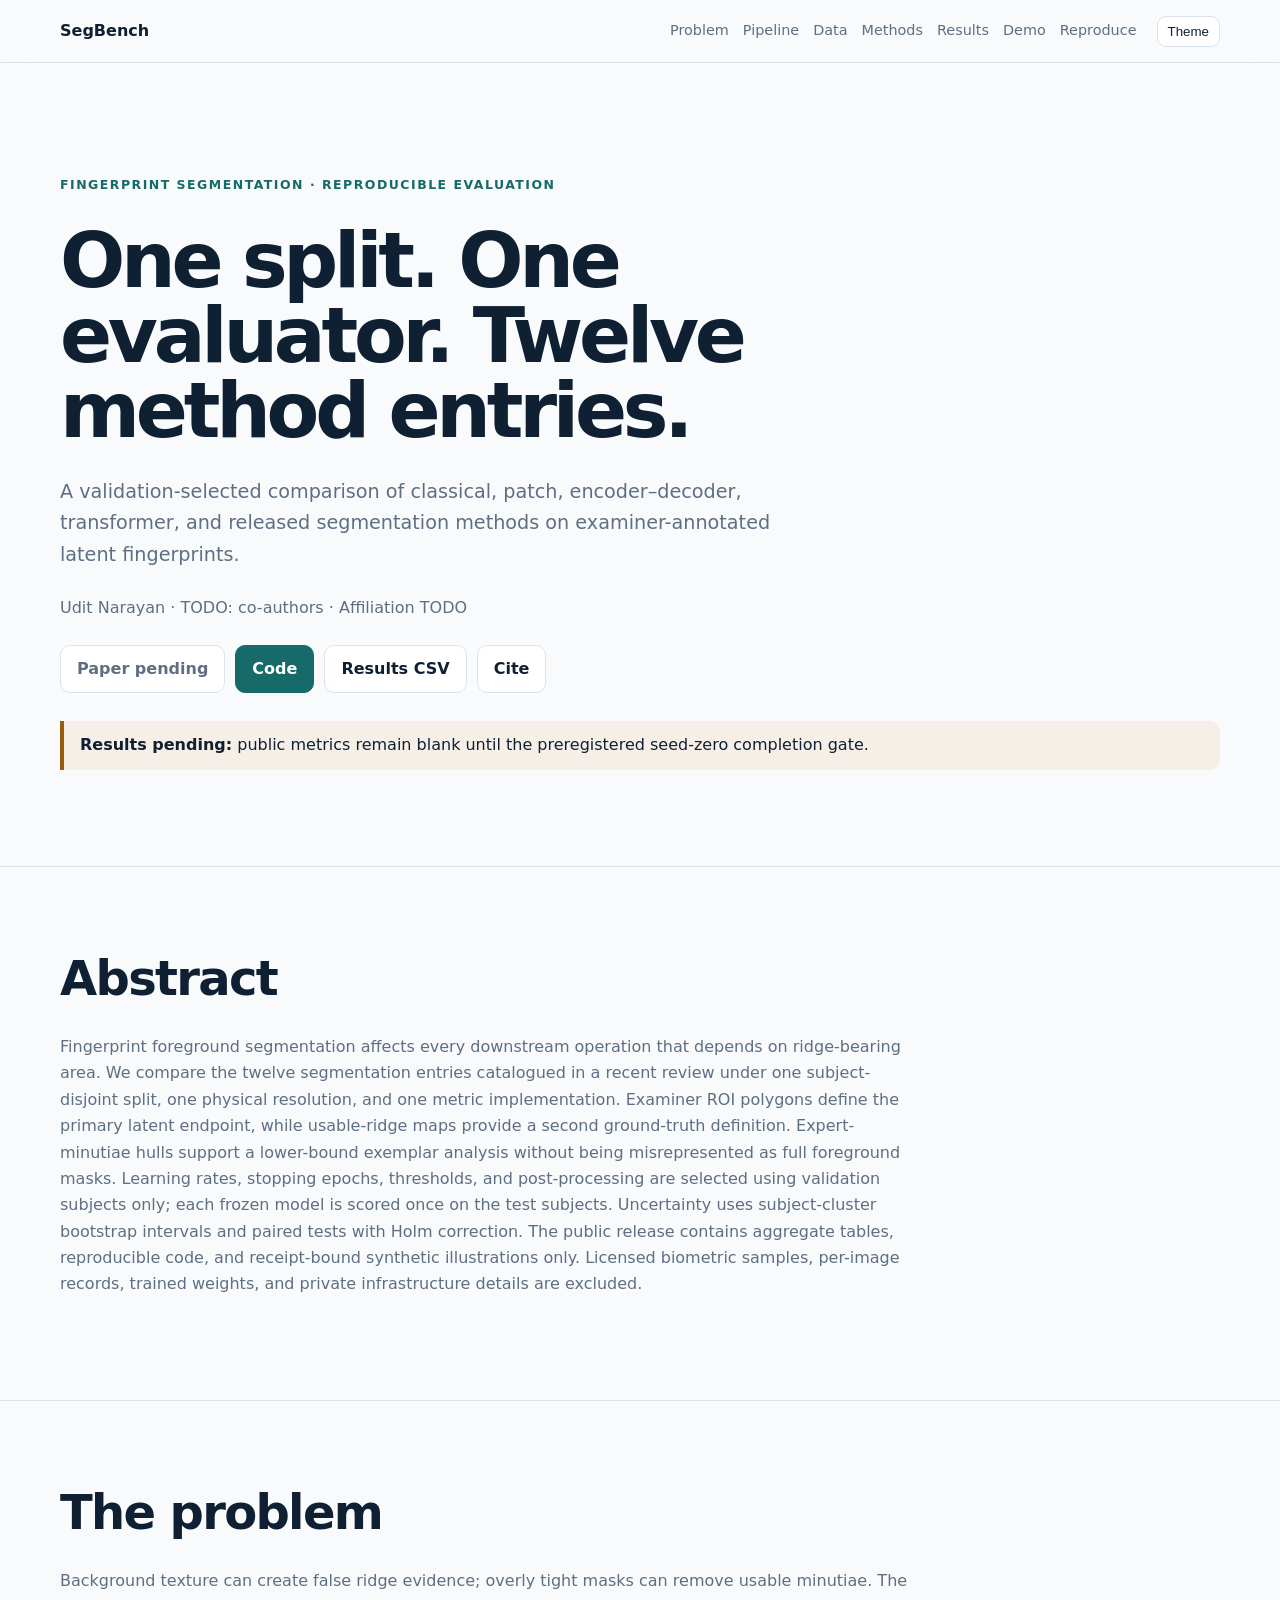
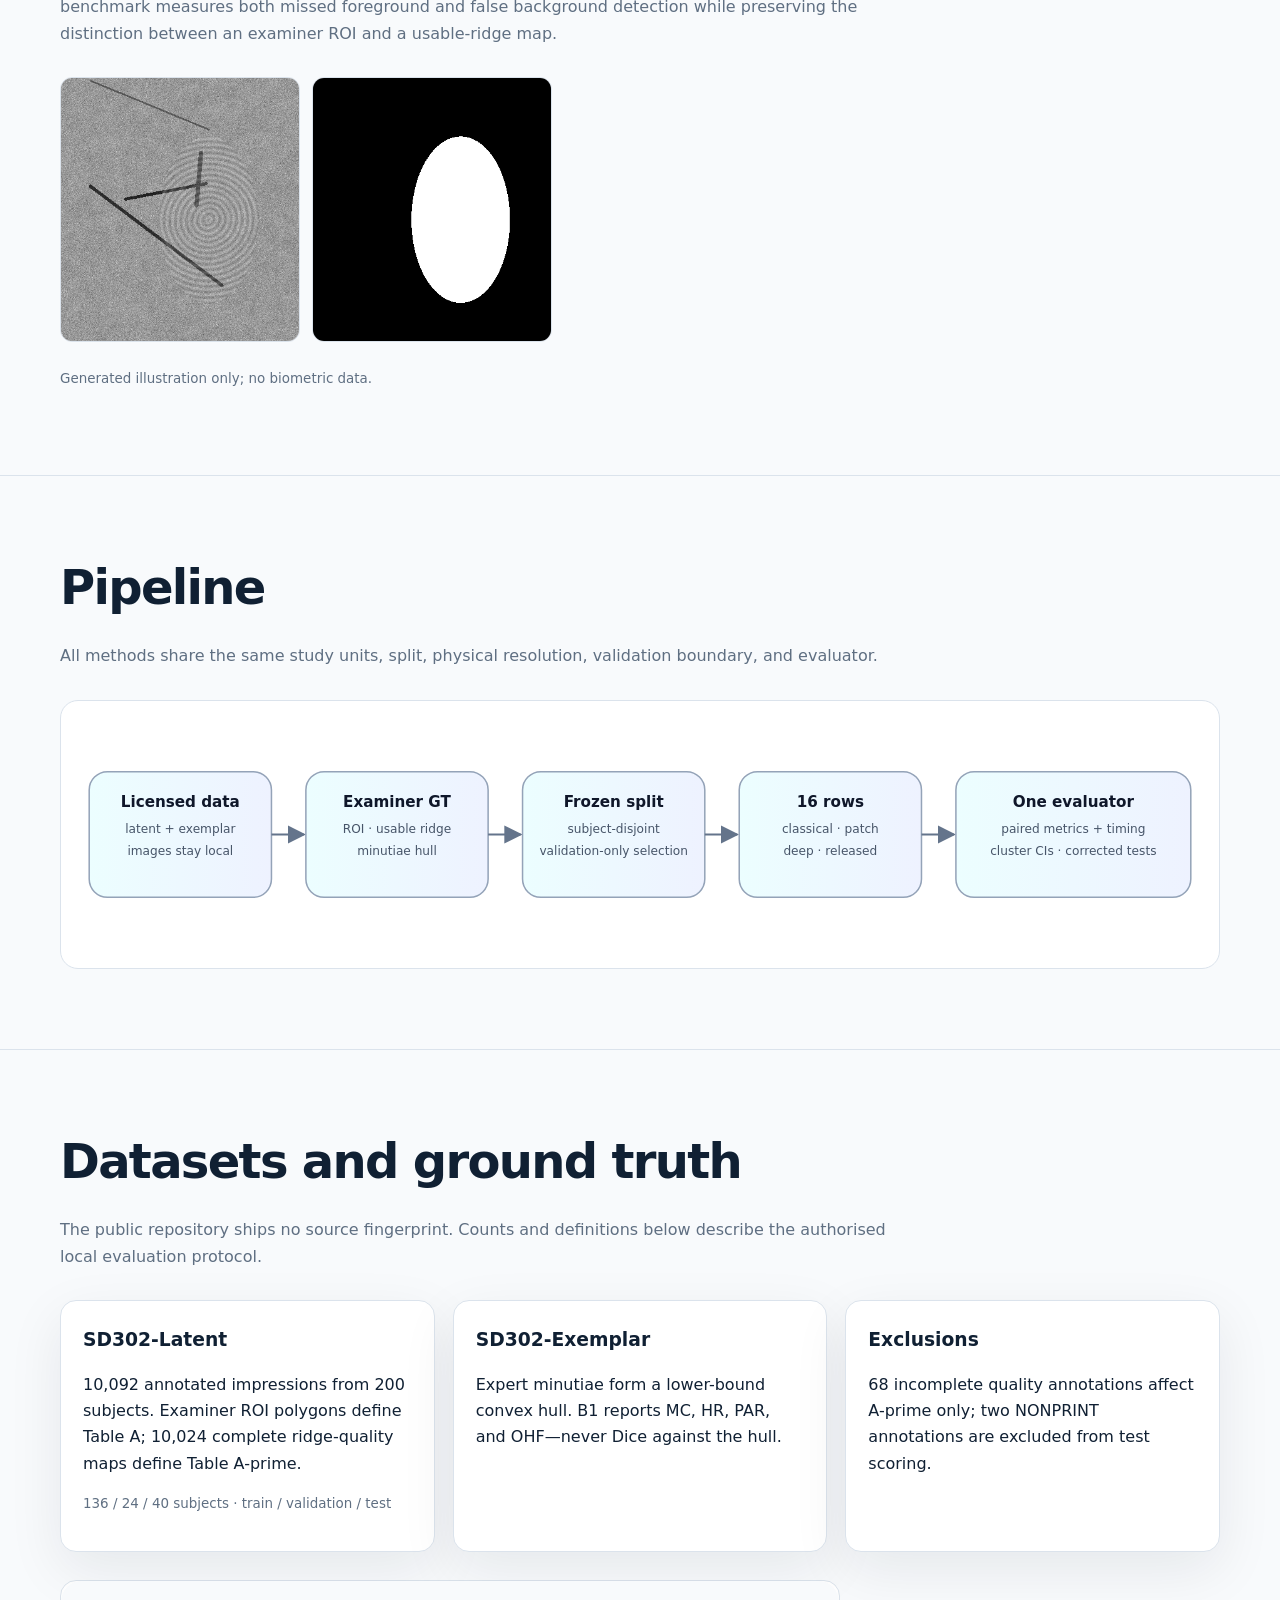
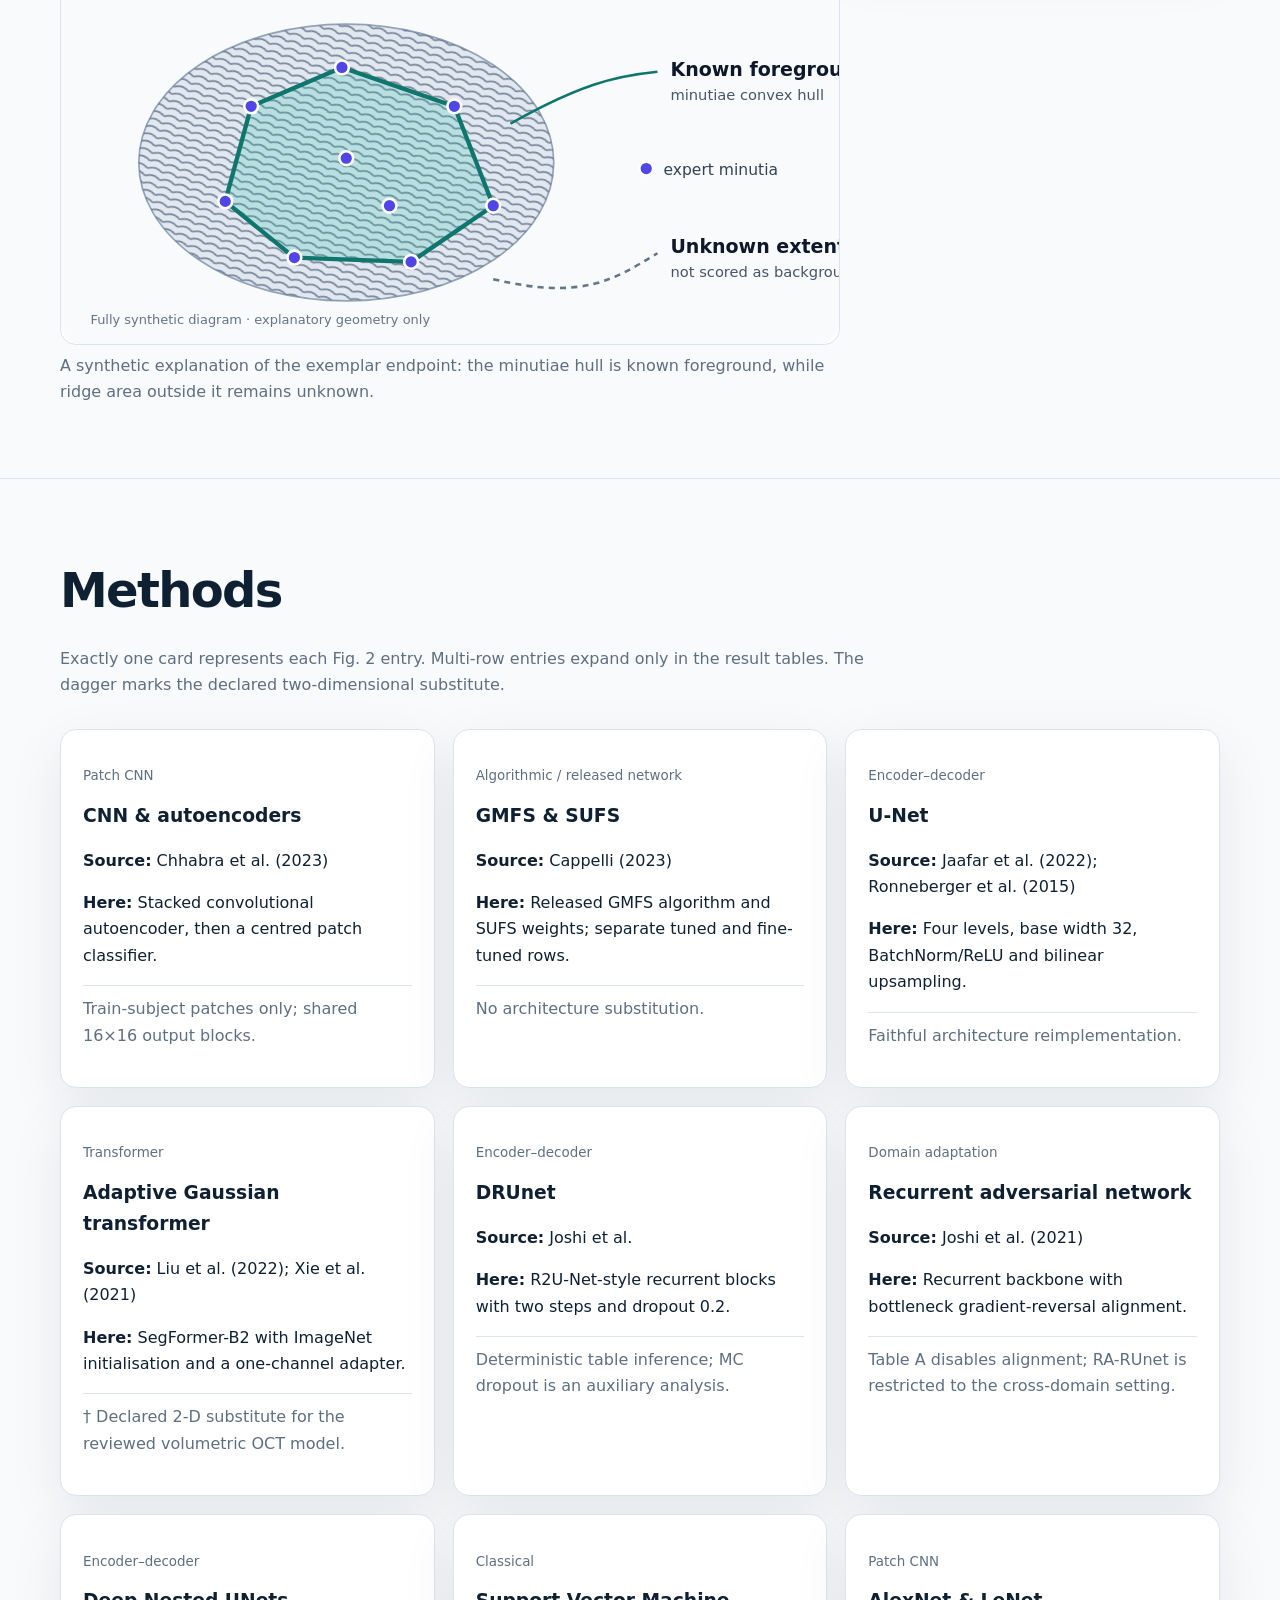
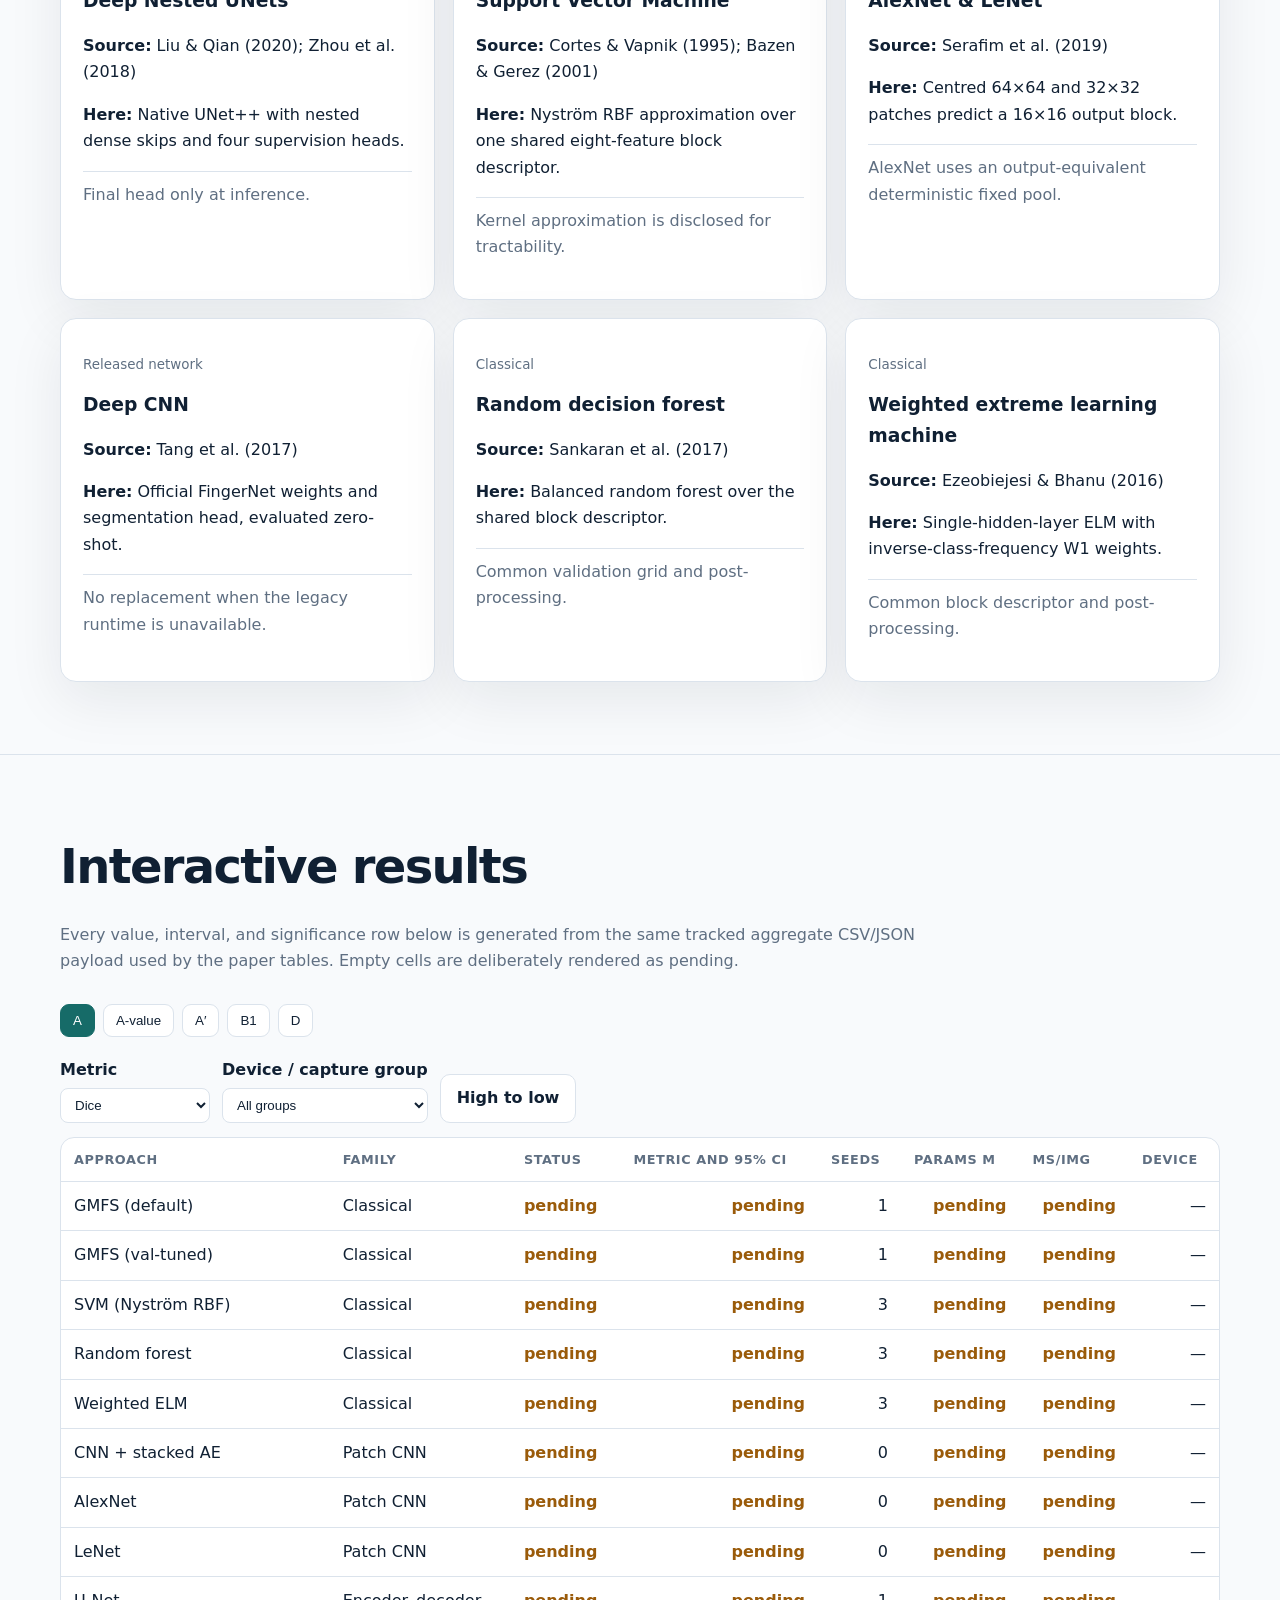
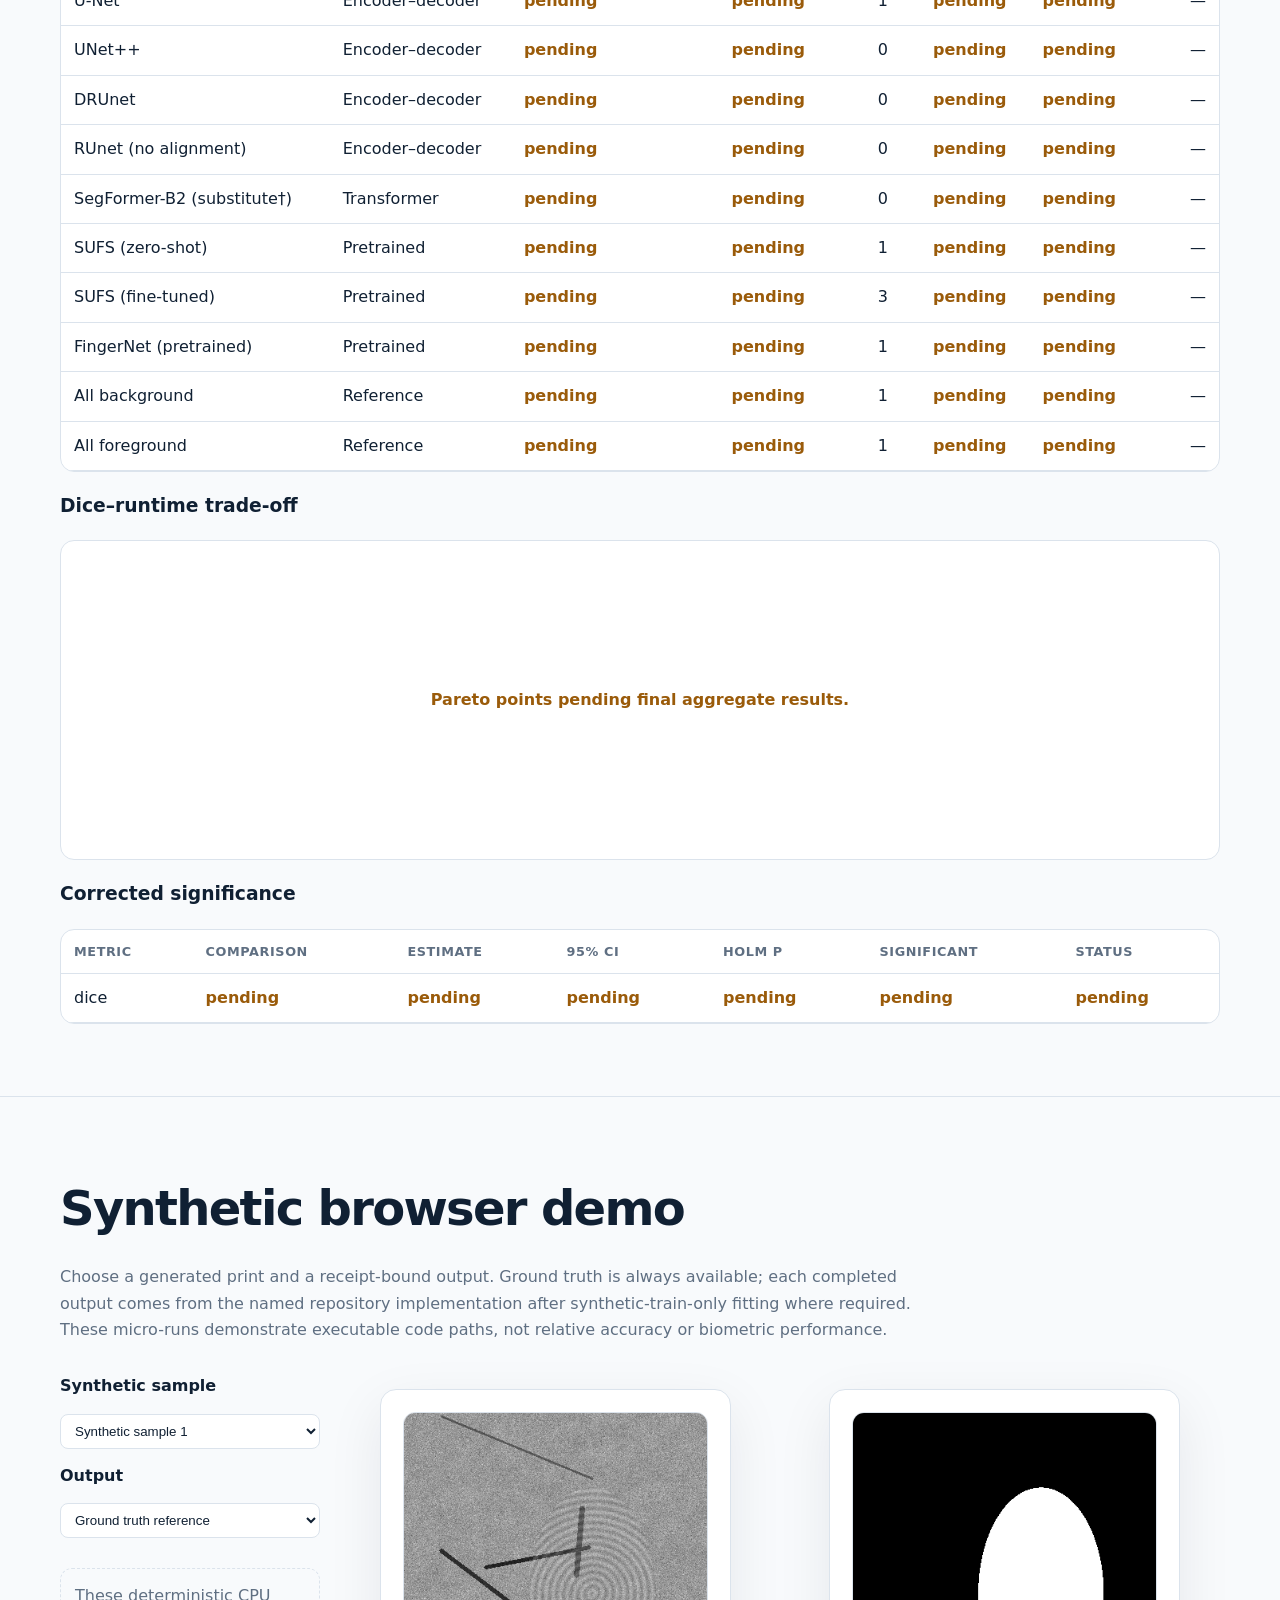
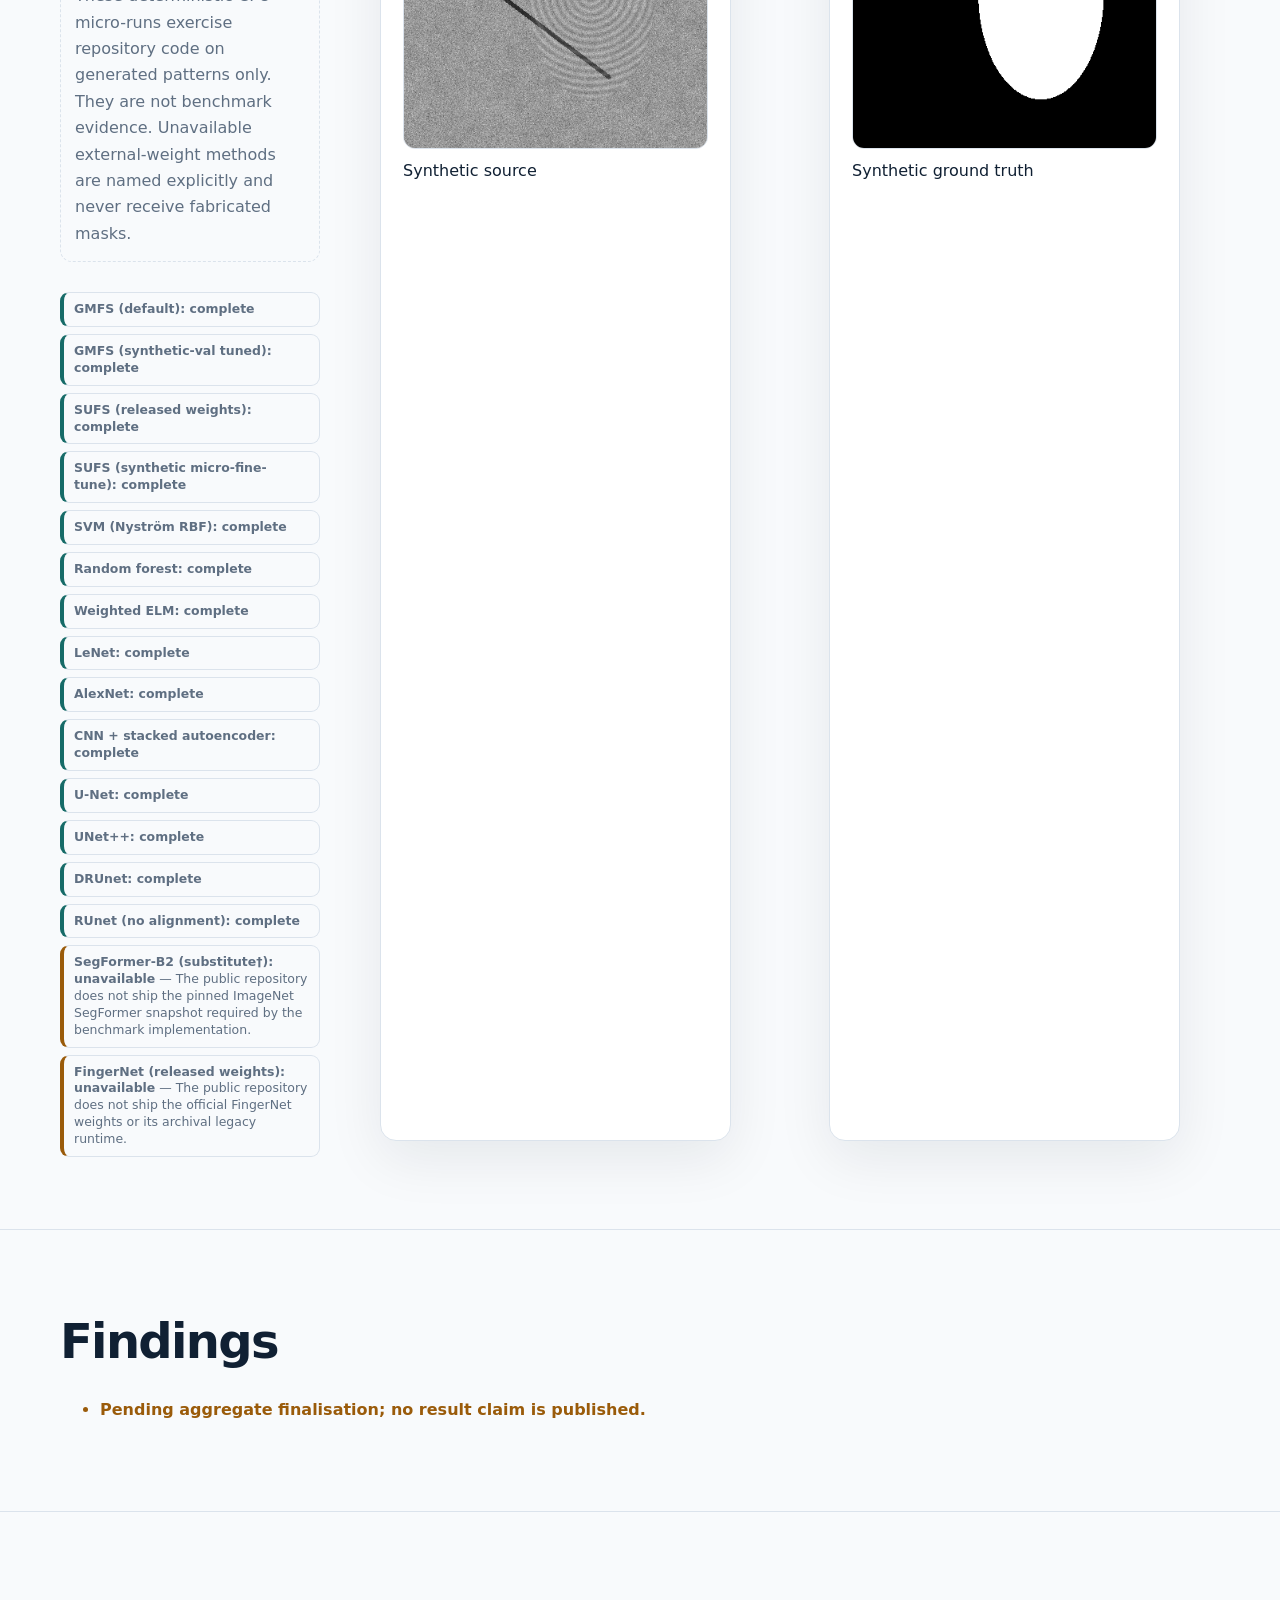
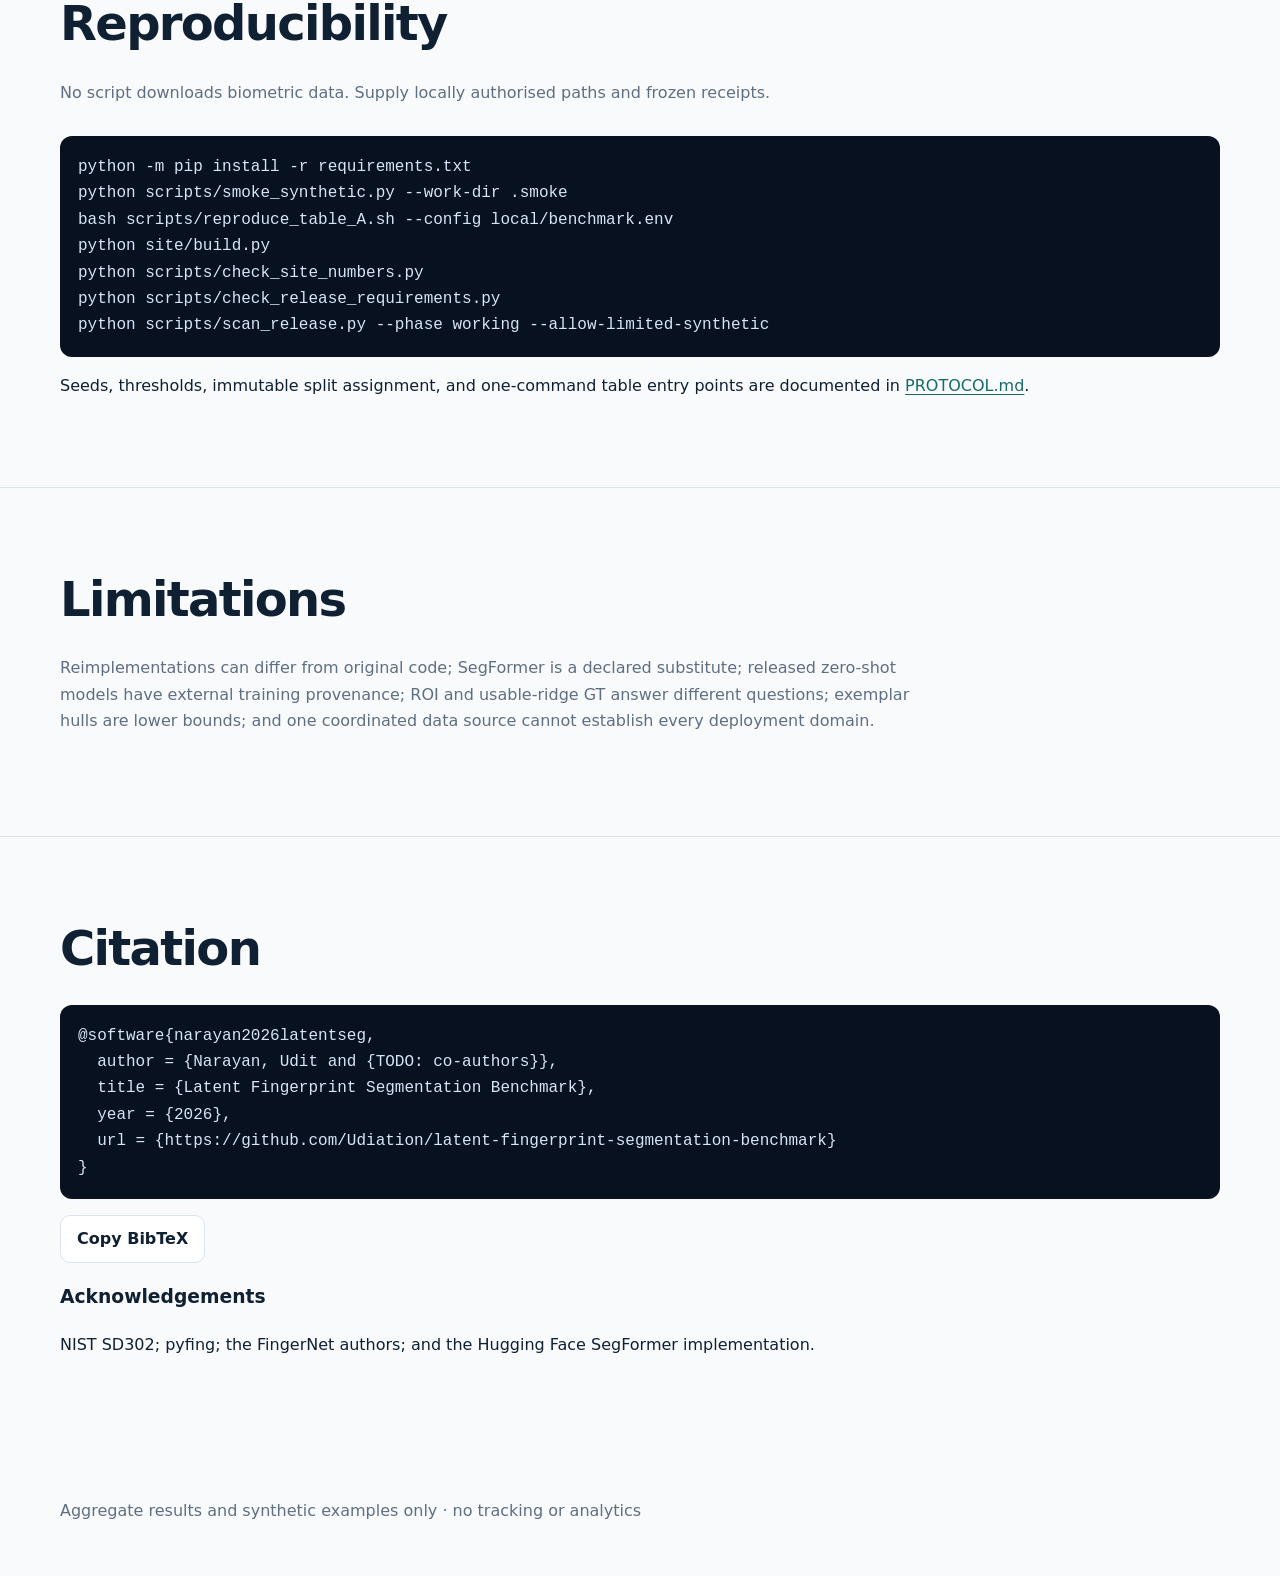
==== commit c0409c70: "Add receipt-gated Stage 5 publication bridge" ====
--- a/index.html
+++ b/index.html
@@ -19,7 +19,7 @@
 python site/build.py
 python scripts/check_site_numbers.py
 python scripts/check_release_requirements.py
-python scripts/scan_release.py</pre><p>Seeds, thresholds, immutable split assignment, and one-command table entry points are documented in <a href="https://github.com/Udiation/latent-fingerprint-segmentation-benchmark/blob/main/docs/PROTOCOL.md">PROTOCOL.md</a>.</p></div></section>
+python scripts/scan_release.py --phase working --allow-limited-synthetic</pre><p>Seeds, thresholds, immutable split assignment, and one-command table entry points are documented in <a href="https://github.com/Udiation/latent-fingerprint-segmentation-benchmark/blob/main/docs/PROTOCOL.md">PROTOCOL.md</a>.</p></div></section>
 <section id="limitations" class="section"><div class="wrap"><h2>Limitations</h2><p class="section-intro">Reimplementations can differ from original code; SegFormer is a declared substitute; released zero-shot models have external training provenance; ROI and usable-ridge GT answer different questions; exemplar hulls are lower bounds; and one coordinated data source cannot establish every deployment domain.</p></div></section>
 <section id="citation" class="section"><div class="wrap"><h2>Citation</h2><pre id="bibtex">@software{narayan2026latentseg,
   author = {Narayan, Udit and {TODO: co-authors}},
@@ -27,4 +27,4 @@
   year = {2026},
   url = {https://github.com/Udiation/latent-fingerprint-segmentation-benchmark}
 }</pre><button id="copy-cite" class="button">Copy BibTeX</button><h3>Acknowledgements</h3><p>NIST SD302; pyfing; the FingerNet authors; and the Hugging Face SegFormer implementation.</p></div></section></main><footer class="footer"><div class="wrap">Aggregate results and synthetic examples only · no tracking or analytics</div></footer>
-<script id="public-data" type="application/json">{"schema_version":1,"results":[{"table":"A","view":"overall","group":"overall","year":"2023","method":"gmfs_default","approach":"GMFS (default)","family":"Classical","training_data":"Released algorithm","comment":"Released default parameters","status":"pending","seeds_completed":"1","n_images":"","n_subjects":"","accuracy":"","error_rate":"","dice":"","jaccard":"","miou":"","mdr":"","fdr":"","mc":"","hr":"","par":"","ohf":"","params_m":"","ms_per_img":"","device":"","ci_lower":"","ci_upper":""},{"table":"A","view":"overall","group":"overall","year":"2023","method":"gmfs_tuned","approach":"GMFS (val-tuned)","family":"Classical","training_data":"Validation subjects","comment":"Four native parameters selected on validation","status":"pending","seeds_completed":"1","n_images":"","n_subjects":"","accuracy":"","error_rate":"","dice":"","jaccard":"","miou":"","mdr":"","fdr":"","mc":"","hr":"","par":"","ohf":"","params_m":"","ms_per_img":"","device":"","ci_lower":"","ci_upper":""},{"table":"A","view":"overall","group":"overall","year":"1995","method":"svm","approach":"SVM (Nystr\u00f6m RBF)","family":"Classical","training_data":"SD302-Latent train subjects","comment":"Block-based 16\u00d716","status":"pending","seeds_completed":"3","n_images":"","n_subjects":"","accuracy":"","error_rate":"","dice":"","jaccard":"","miou":"","mdr":"","fdr":"","mc":"","hr":"","par":"","ohf":"","params_m":"","ms_per_img":"","device":"","ci_lower":"","ci_upper":""},{"table":"A","view":"overall","group":"overall","year":"2017","method":"rf","approach":"Random forest","family":"Classical","training_data":"SD302-Latent train subjects","comment":"Block-based 16\u00d716","status":"pending","seeds_completed":"3","n_images":"","n_subjects":"","accuracy":"","error_rate":"","dice":"","jaccard":"","miou":"","mdr":"","fdr":"","mc":"","hr":"","par":"","ohf":"","params_m":"","ms_per_img":"","device":"","ci_lower":"","ci_upper":""},{"table":"A","view":"overall","group":"overall","year":"2016","method":"welm","approach":"Weighted ELM","family":"Classical","training_data":"SD302-Latent train subjects","comment":"W1 class weighting","status":"pending","seeds_completed":"3","n_images":"","n_subjects":"","accuracy":"","error_rate":"","dice":"","jaccard":"","miou":"","mdr":"","fdr":"","mc":"","hr":"","par":"","ohf":"","params_m":"","ms_per_img":"","device":"","ci_lower":"","ci_upper":""},{"table":"A","view":"overall","group":"overall","year":"2023","method":"cnn_ae","approach":"CNN + stacked AE","family":"Patch CNN","training_data":"SD302-Latent train subjects","comment":"Train-only unsupervised pretraining","status":"pending","seeds_completed":"0","n_images":"","n_subjects":"","accuracy":"","error_rate":"","dice":"","jaccard":"","miou":"","mdr":"","fdr":"","mc":"","hr":"","par":"","ohf":"","params_m":"","ms_per_img":"","device":"","ci_lower":"","ci_upper":""},{"table":"A","view":"overall","group":"overall","year":"2019","method":"alexnet","approach":"AlexNet","family":"Patch CNN","training_data":"SD302-Latent train subjects","comment":"64\u00d764 context to 16\u00d716 block","status":"pending","seeds_completed":"0","n_images":"","n_subjects":"","accuracy":"","error_rate":"","dice":"","jaccard":"","miou":"","mdr":"","fdr":"","mc":"","hr":"","par":"","ohf":"","params_m":"","ms_per_img":"","device":"","ci_lower":"","ci_upper":""},{"table":"A","view":"overall","group":"overall","year":"2019","method":"lenet","approach":"LeNet","family":"Patch CNN","training_data":"SD302-Latent train subjects","comment":"32\u00d732 context to 16\u00d716 block","status":"pending","seeds_completed":"0","n_images":"","n_subjects":"","accuracy":"","error_rate":"","dice":"","jaccard":"","miou":"","mdr":"","fdr":"","mc":"","hr":"","par":"","ohf":"","params_m":"","ms_per_img":"","device":"","ci_lower":"","ci_upper":""},{"table":"A","view":"overall","group":"overall","year":"2022","method":"unet","approach":"U-Net","family":"Encoder\u2013decoder","training_data":"SD302-Latent train subjects","comment":"Four-level reimplementation","status":"pending","seeds_completed":"1","n_images":"","n_subjects":"","accuracy":"","error_rate":"","dice":"","jaccard":"","miou":"","mdr":"","fdr":"","mc":"","hr":"","par":"","ohf":"","params_m":"","ms_per_img":"","device":"","ci_lower":"","ci_upper":""},{"table":"A","view":"overall","group":"overall","year":"2020","method":"unetpp","approach":"UNet++","family":"Encoder\u2013decoder","training_data":"SD302-Latent train subjects","comment":"Nested skips and deep supervision","status":"pending","seeds_completed":"0","n_images":"","n_subjects":"","accuracy":"","error_rate":"","dice":"","jaccard":"","miou":"","mdr":"","fdr":"","mc":"","hr":"","par":"","ohf":"","params_m":"","ms_per_img":"","device":"","ci_lower":"","ci_upper":""},{"table":"A","view":"overall","group":"overall","year":"","method":"drunet","approach":"DRUnet","family":"Encoder\u2013decoder","training_data":"SD302-Latent train subjects","comment":"Recurrent blocks with dropout","status":"pending","seeds_completed":"0","n_images":"","n_subjects":"","accuracy":"","error_rate":"","dice":"","jaccard":"","miou":"","mdr":"","fdr":"","mc":"","hr":"","par":"","ohf":"","params_m":"","ms_per_img":"","device":"","ci_lower":"","ci_upper":""},{"table":"A","view":"overall","group":"overall","year":"2021","method":"r_unet","approach":"RUnet (no alignment)","family":"Encoder\u2013decoder","training_data":"SD302-Latent train subjects","comment":"No target-domain alignment in Table A","status":"pending","seeds_completed":"0","n_images":"","n_subjects":"","accuracy":"","error_rate":"","dice":"","jaccard":"","miou":"","mdr":"","fdr":"","mc":"","hr":"","par":"","ohf":"","params_m":"","ms_per_img":"","device":"","ci_lower":"","ci_upper":""},{"table":"A","view":"overall","group":"overall","year":"2021","method":"segformer_b2","approach":"SegFormer-B2 (substitute\u2020)","family":"Transformer","training_data":"SD302-Latent train subjects","comment":"Declared 2-D substitute for OCT method","status":"pending","seeds_completed":"0","n_images":"","n_subjects":"","accuracy":"","error_rate":"","dice":"","jaccard":"","miou":"","mdr":"","fdr":"","mc":"","hr":"","par":"","ohf":"","params_m":"","ms_per_img":"","device":"","ci_lower":"","ci_upper":""},{"table":"A","view":"overall","group":"overall","year":"2023","method":"sufs_zero","approach":"SUFS (zero-shot)","family":"Pretrained","training_data":"External data by original authors","comment":"Released weights","status":"pending","seeds_completed":"1","n_images":"","n_subjects":"","accuracy":"","error_rate":"","dice":"","jaccard":"","miou":"","mdr":"","fdr":"","mc":"","hr":"","par":"","ohf":"","params_m":"","ms_per_img":"","device":"","ci_lower":"","ci_upper":""},{"table":"A","view":"overall","group":"overall","year":"2023","method":"sufs_ft","approach":"SUFS (fine-tuned)","family":"Pretrained","training_data":"SD302-Latent train subjects","comment":"Separate fine-tuned row","status":"pending","seeds_completed":"3","n_images":"","n_subjects":"","accuracy":"","error_rate":"","dice":"","jaccard":"","miou":"","mdr":"","fdr":"","mc":"","hr":"","par":"","ohf":"","params_m":"","ms_per_img":"","device":"","ci_lower":"","ci_upper":""},{"table":"A","view":"overall","group":"overall","year":"2017","method":"fingernet","approach":"FingerNet (pretrained)","family":"Pretrained","training_data":"External data by original authors","comment":"Official segmentation head","status":"pending","seeds_completed":"1","n_images":"","n_subjects":"","accuracy":"","error_rate":"","dice":"","jaccard":"","miou":"","mdr":"","fdr":"","mc":"","hr":"","par":"","ohf":"","params_m":"","ms_per_img":"","device":"","ci_lower":"","ci_upper":""},{"table":"A","view":"overall","group":"overall","year":"","method":"all_background","approach":"All background","family":"Reference","training_data":"None","comment":"Non-ranked reference","status":"pending","seeds_completed":"1","n_images":"","n_subjects":"","accuracy":"","error_rate":"","dice":"","jaccard":"","miou":"","mdr":"","fdr":"","mc":"","hr":"","par":"","ohf":"","params_m":"","ms_per_img":"","device":"","ci_lower":"","ci_upper":""},{"table":"A","view":"overall","group":"overall","year":"","method":"all_foreground","approach":"All foreground","family":"Reference","training_data":"None","comment":"Non-ranked reference","status":"pending","seeds_completed":"1","n_images":"","n_subjects":"","accuracy":"","error_rate":"","dice":"","jaccard":"","miou":"","mdr":"","fdr":"","mc":"","hr":"","par":"","ohf":"","params_m":"","ms_per_img":"","device":"","ci_lower":"","ci_upper":""}],"tables":[{"table":"A","title":"SD302-Latent \u00b7 examiner ROI","status":"pending","note":"Final aggregate metrics await seed-zero gate"},{"table":"A_value","title":"Examiner-value breakdown","status":"pending","note":"Generated after Table A finalisation"},{"table":"A_prime","title":"SD302-Latent \u00b7 usable-ridge GT","status":"pending","note":"Uses the same frozen Table A predictions"},{"table":"B1","title":"SD302-Exemplar \u00b7 minutiae-hull lower bound","status":"pending","note":"Reports MC HR PAR and OHF rather than Dice"},{"table":"D","title":"Cross-domain summary","status":"pending","note":"Generated after Dataset 2 evaluation"}],"statistics":[{"table":"A","metric":"dice","comparison":"pending","estimate":"","ci_lower":"","ci_upper":"","p_holm":"","significant":"","status":"pending"},{"table":"B1","metric":"hr","comparison":"pending","estimate":"","ci_lower":"","ci_upper":"","p_holm":"","significant":"","status":"pending"}],"synthetic":[{"key":"synthetic-1","label":"Synthetic sample 1","image":"assets/synthetic/source-1.png","mask":"assets/synthetic/mask-1.png","predictions":[{"method":"alexnet","label":"AlexNet","mask":"assets/synthetic/prediction-1-alexnet.png"},{"method":"cnn_ae","label":"CNN + stacked autoencoder","mask":"assets/synthetic/prediction-1-cnn_ae.png"},{"method":"drunet","label":"DRUnet","mask":"assets/synthetic/prediction-1-drunet.png"},{"method":"gmfs_default","label":"GMFS (default)","mask":"assets/synthetic/prediction-1-gmfs_default.png"},{"method":"gmfs_tuned","label":"GMFS (synthetic-val tuned)","mask":"assets/synthetic/prediction-1-gmfs_tuned.png"},{"method":"lenet","label":"LeNet","mask":"assets/synthetic/prediction-1-lenet.png"},{"method":"runet_no_alignment","label":"RUnet (no alignment)","mask":"assets/synthetic/prediction-1-runet_no_alignment.png"},{"method":"rf","label":"Random forest","mask":"assets/synthetic/prediction-1-rf.png"},{"method":"sufs_zero","label":"SUFS (released weights)","mask":"assets/synthetic/prediction-1-sufs_zero.png"},{"method":"sufs_ft","label":"SUFS (synthetic micro-fine-tune)","mask":"assets/synthetic/prediction-1-sufs_ft.png"},{"method":"svm","label":"SVM (Nystr\u00f6m RBF)","mask":"assets/synthetic/prediction-1-svm.png"},{"method":"unet","label":"U-Net","mask":"assets/synthetic/prediction-1-unet.png"},{"method":"unetpp","label":"UNet++","mask":"assets/synthetic/prediction-1-unetpp.png"},{"method":"welm","label":"Weighted ELM","mask":"assets/synthetic/prediction-1-welm.png"}],"methods":[{"method":"gmfs_default","label":"GMFS (default)","status":"complete","reason":""},{"method":"gmfs_tuned","label":"GMFS (synthetic-val tuned)","status":"complete","reason":""},{"method":"sufs_zero","label":"SUFS (released weights)","status":"complete","reason":""},{"method":"sufs_ft","label":"SUFS (synthetic micro-fine-tune)","status":"complete","reason":""},{"method":"svm","label":"SVM (Nystr\u00f6m RBF)","status":"complete","reason":""},{"method":"rf","label":"Random forest","status":"complete","reason":""},{"method":"welm","label":"Weighted ELM","status":"complete","reason":""},{"method":"lenet","label":"LeNet","status":"complete","reason":""},{"method":"alexnet","label":"AlexNet","status":"complete","reason":""},{"method":"cnn_ae","label":"CNN + stacked autoencoder","status":"complete","reason":""},{"method":"unet","label":"U-Net","status":"complete","reason":""},{"method":"unetpp","label":"UNet++","status":"complete","reason":""},{"method":"drunet","label":"DRUnet","status":"complete","reason":""},{"method":"runet_no_alignment","label":"RUnet (no alignment)","status":"complete","reason":""},{"method":"segformer_sub","label":"SegFormer-B2 (substitute\u2020)","status":"unavailable","reason":"The public repository does not ship the pinned ImageNet SegFormer snapshot required by the benchmark implementation."},{"method":"fingernet","label":"FingerNet (released weights)","status":"unavailable","reason":"The public repository does not ship the official FingerNet weights or its archival legacy runtime."}]},{"key":"synthetic-2","label":"Synthetic sample 2","image":"assets/synthetic/source-2.png","mask":"assets/synthetic/mask-2.png","predictions":[{"method":"alexnet","label":"AlexNet","mask":"assets/synthetic/prediction-2-alexnet.png"},{"method":"cnn_ae","label":"CNN + stacked autoencoder","mask":"assets/synthetic/prediction-2-cnn_ae.png"},{"method":"drunet","label":"DRUnet","mask":"assets/synthetic/prediction-2-drunet.png"},{"method":"gmfs_default","label":"GMFS (default)","mask":"assets/synthetic/prediction-2-gmfs_default.png"},{"method":"gmfs_tuned","label":"GMFS (synthetic-val tuned)","mask":"assets/synthetic/prediction-2-gmfs_tuned.png"},{"method":"lenet","label":"LeNet","mask":"assets/synthetic/prediction-2-lenet.png"},{"method":"runet_no_alignment","label":"RUnet (no alignment)","mask":"assets/synthetic/prediction-2-runet_no_alignment.png"},{"method":"rf","label":"Random forest","mask":"assets/synthetic/prediction-2-rf.png"},{"method":"sufs_zero","label":"SUFS (released weights)","mask":"assets/synthetic/prediction-2-sufs_zero.png"},{"method":"sufs_ft","label":"SUFS (synthetic micro-fine-tune)","mask":"assets/synthetic/prediction-2-sufs_ft.png"},{"method":"svm","label":"SVM (Nystr\u00f6m RBF)","mask":"assets/synthetic/prediction-2-svm.png"},{"method":"unet","label":"U-Net","mask":"assets/synthetic/prediction-2-unet.png"},{"method":"unetpp","label":"UNet++","mask":"assets/synthetic/prediction-2-unetpp.png"},{"method":"welm","label":"Weighted ELM","mask":"assets/synthetic/prediction-2-welm.png"}],"methods":[{"method":"gmfs_default","label":"GMFS (default)","status":"complete","reason":""},{"method":"gmfs_tuned","label":"GMFS (synthetic-val tuned)","status":"complete","reason":""},{"method":"sufs_zero","label":"SUFS (released weights)","status":"complete","reason":""},{"method":"sufs_ft","label":"SUFS (synthetic micro-fine-tune)","status":"complete","reason":""},{"method":"svm","label":"SVM (Nystr\u00f6m RBF)","status":"complete","reason":""},{"method":"rf","label":"Random forest","status":"complete","reason":""},{"method":"welm","label":"Weighted ELM","status":"complete","reason":""},{"method":"lenet","label":"LeNet","status":"complete","reason":""},{"method":"alexnet","label":"AlexNet","status":"complete","reason":""},{"method":"cnn_ae","label":"CNN + stacked autoencoder","status":"complete","reason":""},{"method":"unet","label":"U-Net","status":"complete","reason":""},{"method":"unetpp","label":"UNet++","status":"complete","reason":""},{"method":"drunet","label":"DRUnet","status":"complete","reason":""},{"method":"runet_no_alignment","label":"RUnet (no alignment)","status":"complete","reason":""},{"method":"segformer_sub","label":"SegFormer-B2 (substitute\u2020)","status":"unavailable","reason":"The public repository does not ship the pinned ImageNet SegFormer snapshot required by the benchmark implementation."},{"method":"fingernet","label":"FingerNet (released weights)","status":"unavailable","reason":"The public repository does not ship the official FingerNet weights or its archival legacy runtime."}]},{"key":"synthetic-3","label":"Synthetic sample 3","image":"assets/synthetic/source-3.png","mask":"assets/synthetic/mask-3.png","predictions":[{"method":"alexnet","label":"AlexNet","mask":"assets/synthetic/prediction-3-alexnet.png"},{"method":"cnn_ae","label":"CNN + stacked autoencoder","mask":"assets/synthetic/prediction-3-cnn_ae.png"},{"method":"drunet","label":"DRUnet","mask":"assets/synthetic/prediction-3-drunet.png"},{"method":"gmfs_default","label":"GMFS (default)","mask":"assets/synthetic/prediction-3-gmfs_default.png"},{"method":"gmfs_tuned","label":"GMFS (synthetic-val tuned)","mask":"assets/synthetic/prediction-3-gmfs_tuned.png"},{"method":"lenet","label":"LeNet","mask":"assets/synthetic/prediction-3-lenet.png"},{"method":"runet_no_alignment","label":"RUnet (no alignment)","mask":"assets/synthetic/prediction-3-runet_no_alignment.png"},{"method":"rf","label":"Random forest","mask":"assets/synthetic/prediction-3-rf.png"},{"method":"sufs_zero","label":"SUFS (released weights)","mask":"assets/synthetic/prediction-3-sufs_zero.png"},{"method":"sufs_ft","label":"SUFS (synthetic micro-fine-tune)","mask":"assets/synthetic/prediction-3-sufs_ft.png"},{"method":"svm","label":"SVM (Nystr\u00f6m RBF)","mask":"assets/synthetic/prediction-3-svm.png"},{"method":"unet","label":"U-Net","mask":"assets/synthetic/prediction-3-unet.png"},{"method":"unetpp","label":"UNet++","mask":"assets/synthetic/prediction-3-unetpp.png"},{"method":"welm","label":"Weighted ELM","mask":"assets/synthetic/prediction-3-welm.png"}],"methods":[{"method":"gmfs_default","label":"GMFS (default)","status":"complete","reason":""},{"method":"gmfs_tuned","label":"GMFS (synthetic-val tuned)","status":"complete","reason":""},{"method":"sufs_zero","label":"SUFS (released weights)","status":"complete","reason":""},{"method":"sufs_ft","label":"SUFS (synthetic micro-fine-tune)","status":"complete","reason":""},{"method":"svm","label":"SVM (Nystr\u00f6m RBF)","status":"complete","reason":""},{"method":"rf","label":"Random forest","status":"complete","reason":""},{"method":"welm","label":"Weighted ELM","status":"complete","reason":""},{"method":"lenet","label":"LeNet","status":"complete","reason":""},{"method":"alexnet","label":"AlexNet","status":"complete","reason":""},{"method":"cnn_ae","label":"CNN + stacked autoencoder","status":"complete","reason":""},{"method":"unet","label":"U-Net","status":"complete","reason":""},{"method":"unetpp","label":"UNet++","status":"complete","reason":""},{"method":"drunet","label":"DRUnet","status":"complete","reason":""},{"method":"runet_no_alignment","label":"RUnet (no alignment)","status":"complete","reason":""},{"method":"segformer_sub","label":"SegFormer-B2 (substitute\u2020)","status":"unavailable","reason":"The public repository does not ship the pinned ImageNet SegFormer snapshot required by the benchmark implementation."},{"method":"fingernet","label":"FingerNet (released weights)","status":"unavailable","reason":"The public repository does not ship the official FingerNet weights or its archival legacy runtime."}]}]}</script><script src="assets/app.js"></script></body></html>+<script id="public-data" type="application/json">{"schema_version":1,"results":[{"table":"A","view":"overall","group":"overall","year":"2023","method":"gmfs_default","approach":"GMFS (default)","family":"Classical","training_data":"Released algorithm","comment":"Released default parameters","status":"pending","seeds_completed":"1","n_images":"","n_subjects":"","accuracy":"","accuracy_seed_std":"","error_rate":"","error_rate_seed_std":"","dice":"","dice_seed_std":"","jaccard":"","jaccard_seed_std":"","miou":"","miou_seed_std":"","mdr":"","mdr_seed_std":"","fdr":"","fdr_seed_std":"","mc":"","mc_seed_std":"","hr":"","hr_seed_std":"","par":"","par_seed_std":"","ohf":"","ohf_seed_std":"","params_m":"","params_m_seed_std":"","ms_per_img":"","ms_per_img_seed_std":"","device":"","ci_lower":"","ci_upper":""},{"table":"A","view":"overall","group":"overall","year":"2023","method":"gmfs_tuned","approach":"GMFS (val-tuned)","family":"Classical","training_data":"Validation subjects","comment":"Four native parameters selected on validation","status":"pending","seeds_completed":"1","n_images":"","n_subjects":"","accuracy":"","accuracy_seed_std":"","error_rate":"","error_rate_seed_std":"","dice":"","dice_seed_std":"","jaccard":"","jaccard_seed_std":"","miou":"","miou_seed_std":"","mdr":"","mdr_seed_std":"","fdr":"","fdr_seed_std":"","mc":"","mc_seed_std":"","hr":"","hr_seed_std":"","par":"","par_seed_std":"","ohf":"","ohf_seed_std":"","params_m":"","params_m_seed_std":"","ms_per_img":"","ms_per_img_seed_std":"","device":"","ci_lower":"","ci_upper":""},{"table":"A","view":"overall","group":"overall","year":"1995","method":"svm","approach":"SVM (Nystr\u00f6m RBF)","family":"Classical","training_data":"SD302-Latent train subjects","comment":"Block-based 16\u00d716","status":"pending","seeds_completed":"3","n_images":"","n_subjects":"","accuracy":"","accuracy_seed_std":"","error_rate":"","error_rate_seed_std":"","dice":"","dice_seed_std":"","jaccard":"","jaccard_seed_std":"","miou":"","miou_seed_std":"","mdr":"","mdr_seed_std":"","fdr":"","fdr_seed_std":"","mc":"","mc_seed_std":"","hr":"","hr_seed_std":"","par":"","par_seed_std":"","ohf":"","ohf_seed_std":"","params_m":"","params_m_seed_std":"","ms_per_img":"","ms_per_img_seed_std":"","device":"","ci_lower":"","ci_upper":""},{"table":"A","view":"overall","group":"overall","year":"2017","method":"rf","approach":"Random forest","family":"Classical","training_data":"SD302-Latent train subjects","comment":"Block-based 16\u00d716","status":"pending","seeds_completed":"3","n_images":"","n_subjects":"","accuracy":"","accuracy_seed_std":"","error_rate":"","error_rate_seed_std":"","dice":"","dice_seed_std":"","jaccard":"","jaccard_seed_std":"","miou":"","miou_seed_std":"","mdr":"","mdr_seed_std":"","fdr":"","fdr_seed_std":"","mc":"","mc_seed_std":"","hr":"","hr_seed_std":"","par":"","par_seed_std":"","ohf":"","ohf_seed_std":"","params_m":"","params_m_seed_std":"","ms_per_img":"","ms_per_img_seed_std":"","device":"","ci_lower":"","ci_upper":""},{"table":"A","view":"overall","group":"overall","year":"2016","method":"welm","approach":"Weighted ELM","family":"Classical","training_data":"SD302-Latent train subjects","comment":"W1 class weighting","status":"pending","seeds_completed":"3","n_images":"","n_subjects":"","accuracy":"","accuracy_seed_std":"","error_rate":"","error_rate_seed_std":"","dice":"","dice_seed_std":"","jaccard":"","jaccard_seed_std":"","miou":"","miou_seed_std":"","mdr":"","mdr_seed_std":"","fdr":"","fdr_seed_std":"","mc":"","mc_seed_std":"","hr":"","hr_seed_std":"","par":"","par_seed_std":"","ohf":"","ohf_seed_std":"","params_m":"","params_m_seed_std":"","ms_per_img":"","ms_per_img_seed_std":"","device":"","ci_lower":"","ci_upper":""},{"table":"A","view":"overall","group":"overall","year":"2023","method":"cnn_ae","approach":"CNN + stacked AE","family":"Patch CNN","training_data":"SD302-Latent train subjects","comment":"Train-only unsupervised pretraining","status":"pending","seeds_completed":"0","n_images":"","n_subjects":"","accuracy":"","accuracy_seed_std":"","error_rate":"","error_rate_seed_std":"","dice":"","dice_seed_std":"","jaccard":"","jaccard_seed_std":"","miou":"","miou_seed_std":"","mdr":"","mdr_seed_std":"","fdr":"","fdr_seed_std":"","mc":"","mc_seed_std":"","hr":"","hr_seed_std":"","par":"","par_seed_std":"","ohf":"","ohf_seed_std":"","params_m":"","params_m_seed_std":"","ms_per_img":"","ms_per_img_seed_std":"","device":"","ci_lower":"","ci_upper":""},{"table":"A","view":"overall","group":"overall","year":"2019","method":"alexnet","approach":"AlexNet","family":"Patch CNN","training_data":"SD302-Latent train subjects","comment":"64\u00d764 context to 16\u00d716 block","status":"pending","seeds_completed":"0","n_images":"","n_subjects":"","accuracy":"","accuracy_seed_std":"","error_rate":"","error_rate_seed_std":"","dice":"","dice_seed_std":"","jaccard":"","jaccard_seed_std":"","miou":"","miou_seed_std":"","mdr":"","mdr_seed_std":"","fdr":"","fdr_seed_std":"","mc":"","mc_seed_std":"","hr":"","hr_seed_std":"","par":"","par_seed_std":"","ohf":"","ohf_seed_std":"","params_m":"","params_m_seed_std":"","ms_per_img":"","ms_per_img_seed_std":"","device":"","ci_lower":"","ci_upper":""},{"table":"A","view":"overall","group":"overall","year":"2019","method":"lenet","approach":"LeNet","family":"Patch CNN","training_data":"SD302-Latent train subjects","comment":"32\u00d732 context to 16\u00d716 block","status":"pending","seeds_completed":"0","n_images":"","n_subjects":"","accuracy":"","accuracy_seed_std":"","error_rate":"","error_rate_seed_std":"","dice":"","dice_seed_std":"","jaccard":"","jaccard_seed_std":"","miou":"","miou_seed_std":"","mdr":"","mdr_seed_std":"","fdr":"","fdr_seed_std":"","mc":"","mc_seed_std":"","hr":"","hr_seed_std":"","par":"","par_seed_std":"","ohf":"","ohf_seed_std":"","params_m":"","params_m_seed_std":"","ms_per_img":"","ms_per_img_seed_std":"","device":"","ci_lower":"","ci_upper":""},{"table":"A","view":"overall","group":"overall","year":"2022","method":"unet","approach":"U-Net","family":"Encoder\u2013decoder","training_data":"SD302-Latent train subjects","comment":"Four-level reimplementation","status":"pending","seeds_completed":"1","n_images":"","n_subjects":"","accuracy":"","accuracy_seed_std":"","error_rate":"","error_rate_seed_std":"","dice":"","dice_seed_std":"","jaccard":"","jaccard_seed_std":"","miou":"","miou_seed_std":"","mdr":"","mdr_seed_std":"","fdr":"","fdr_seed_std":"","mc":"","mc_seed_std":"","hr":"","hr_seed_std":"","par":"","par_seed_std":"","ohf":"","ohf_seed_std":"","params_m":"","params_m_seed_std":"","ms_per_img":"","ms_per_img_seed_std":"","device":"","ci_lower":"","ci_upper":""},{"table":"A","view":"overall","group":"overall","year":"2020","method":"unetpp","approach":"UNet++","family":"Encoder\u2013decoder","training_data":"SD302-Latent train subjects","comment":"Nested skips and deep supervision","status":"pending","seeds_completed":"0","n_images":"","n_subjects":"","accuracy":"","accuracy_seed_std":"","error_rate":"","error_rate_seed_std":"","dice":"","dice_seed_std":"","jaccard":"","jaccard_seed_std":"","miou":"","miou_seed_std":"","mdr":"","mdr_seed_std":"","fdr":"","fdr_seed_std":"","mc":"","mc_seed_std":"","hr":"","hr_seed_std":"","par":"","par_seed_std":"","ohf":"","ohf_seed_std":"","params_m":"","params_m_seed_std":"","ms_per_img":"","ms_per_img_seed_std":"","device":"","ci_lower":"","ci_upper":""},{"table":"A","view":"overall","group":"overall","year":"","method":"drunet","approach":"DRUnet","family":"Encoder\u2013decoder","training_data":"SD302-Latent train subjects","comment":"Recurrent blocks with dropout","status":"pending","seeds_completed":"0","n_images":"","n_subjects":"","accuracy":"","accuracy_seed_std":"","error_rate":"","error_rate_seed_std":"","dice":"","dice_seed_std":"","jaccard":"","jaccard_seed_std":"","miou":"","miou_seed_std":"","mdr":"","mdr_seed_std":"","fdr":"","fdr_seed_std":"","mc":"","mc_seed_std":"","hr":"","hr_seed_std":"","par":"","par_seed_std":"","ohf":"","ohf_seed_std":"","params_m":"","params_m_seed_std":"","ms_per_img":"","ms_per_img_seed_std":"","device":"","ci_lower":"","ci_upper":""},{"table":"A","view":"overall","group":"overall","year":"2021","method":"r_unet","approach":"RUnet (no alignment)","family":"Encoder\u2013decoder","training_data":"SD302-Latent train subjects","comment":"No target-domain alignment in Table A","status":"pending","seeds_completed":"0","n_images":"","n_subjects":"","accuracy":"","accuracy_seed_std":"","error_rate":"","error_rate_seed_std":"","dice":"","dice_seed_std":"","jaccard":"","jaccard_seed_std":"","miou":"","miou_seed_std":"","mdr":"","mdr_seed_std":"","fdr":"","fdr_seed_std":"","mc":"","mc_seed_std":"","hr":"","hr_seed_std":"","par":"","par_seed_std":"","ohf":"","ohf_seed_std":"","params_m":"","params_m_seed_std":"","ms_per_img":"","ms_per_img_seed_std":"","device":"","ci_lower":"","ci_upper":""},{"table":"A","view":"overall","group":"overall","year":"2021","method":"segformer_b2","approach":"SegFormer-B2 (substitute\u2020)","family":"Transformer","training_data":"SD302-Latent train subjects","comment":"Declared 2-D substitute for OCT method","status":"pending","seeds_completed":"0","n_images":"","n_subjects":"","accuracy":"","accuracy_seed_std":"","error_rate":"","error_rate_seed_std":"","dice":"","dice_seed_std":"","jaccard":"","jaccard_seed_std":"","miou":"","miou_seed_std":"","mdr":"","mdr_seed_std":"","fdr":"","fdr_seed_std":"","mc":"","mc_seed_std":"","hr":"","hr_seed_std":"","par":"","par_seed_std":"","ohf":"","ohf_seed_std":"","params_m":"","params_m_seed_std":"","ms_per_img":"","ms_per_img_seed_std":"","device":"","ci_lower":"","ci_upper":""},{"table":"A","view":"overall","group":"overall","year":"2023","method":"sufs_zero","approach":"SUFS (zero-shot)","family":"Pretrained","training_data":"External data by original authors","comment":"Released weights","status":"pending","seeds_completed":"1","n_images":"","n_subjects":"","accuracy":"","accuracy_seed_std":"","error_rate":"","error_rate_seed_std":"","dice":"","dice_seed_std":"","jaccard":"","jaccard_seed_std":"","miou":"","miou_seed_std":"","mdr":"","mdr_seed_std":"","fdr":"","fdr_seed_std":"","mc":"","mc_seed_std":"","hr":"","hr_seed_std":"","par":"","par_seed_std":"","ohf":"","ohf_seed_std":"","params_m":"","params_m_seed_std":"","ms_per_img":"","ms_per_img_seed_std":"","device":"","ci_lower":"","ci_upper":""},{"table":"A","view":"overall","group":"overall","year":"2023","method":"sufs_ft","approach":"SUFS (fine-tuned)","family":"Pretrained","training_data":"SD302-Latent train subjects","comment":"Separate fine-tuned row","status":"pending","seeds_completed":"3","n_images":"","n_subjects":"","accuracy":"","accuracy_seed_std":"","error_rate":"","error_rate_seed_std":"","dice":"","dice_seed_std":"","jaccard":"","jaccard_seed_std":"","miou":"","miou_seed_std":"","mdr":"","mdr_seed_std":"","fdr":"","fdr_seed_std":"","mc":"","mc_seed_std":"","hr":"","hr_seed_std":"","par":"","par_seed_std":"","ohf":"","ohf_seed_std":"","params_m":"","params_m_seed_std":"","ms_per_img":"","ms_per_img_seed_std":"","device":"","ci_lower":"","ci_upper":""},{"table":"A","view":"overall","group":"overall","year":"2017","method":"fingernet","approach":"FingerNet (pretrained)","family":"Pretrained","training_data":"External data by original authors","comment":"Official segmentation head","status":"pending","seeds_completed":"1","n_images":"","n_subjects":"","accuracy":"","accuracy_seed_std":"","error_rate":"","error_rate_seed_std":"","dice":"","dice_seed_std":"","jaccard":"","jaccard_seed_std":"","miou":"","miou_seed_std":"","mdr":"","mdr_seed_std":"","fdr":"","fdr_seed_std":"","mc":"","mc_seed_std":"","hr":"","hr_seed_std":"","par":"","par_seed_std":"","ohf":"","ohf_seed_std":"","params_m":"","params_m_seed_std":"","ms_per_img":"","ms_per_img_seed_std":"","device":"","ci_lower":"","ci_upper":""},{"table":"A","view":"overall","group":"overall","year":"","method":"all_background","approach":"All background","family":"Reference","training_data":"None","comment":"Non-ranked reference","status":"pending","seeds_completed":"1","n_images":"","n_subjects":"","accuracy":"","accuracy_seed_std":"","error_rate":"","error_rate_seed_std":"","dice":"","dice_seed_std":"","jaccard":"","jaccard_seed_std":"","miou":"","miou_seed_std":"","mdr":"","mdr_seed_std":"","fdr":"","fdr_seed_std":"","mc":"","mc_seed_std":"","hr":"","hr_seed_std":"","par":"","par_seed_std":"","ohf":"","ohf_seed_std":"","params_m":"","params_m_seed_std":"","ms_per_img":"","ms_per_img_seed_std":"","device":"","ci_lower":"","ci_upper":""},{"table":"A","view":"overall","group":"overall","year":"","method":"all_foreground","approach":"All foreground","family":"Reference","training_data":"None","comment":"Non-ranked reference","status":"pending","seeds_completed":"1","n_images":"","n_subjects":"","accuracy":"","accuracy_seed_std":"","error_rate":"","error_rate_seed_std":"","dice":"","dice_seed_std":"","jaccard":"","jaccard_seed_std":"","miou":"","miou_seed_std":"","mdr":"","mdr_seed_std":"","fdr":"","fdr_seed_std":"","mc":"","mc_seed_std":"","hr":"","hr_seed_std":"","par":"","par_seed_std":"","ohf":"","ohf_seed_std":"","params_m":"","params_m_seed_std":"","ms_per_img":"","ms_per_img_seed_std":"","device":"","ci_lower":"","ci_upper":""}],"tables":[{"table":"A","title":"SD302-Latent \u00b7 examiner ROI","status":"pending","note":"Final aggregate metrics await seed-zero gate"},{"table":"A_value","title":"Examiner-value breakdown","status":"pending","note":"Generated after Table A finalisation"},{"table":"A_prime","title":"SD302-Latent \u00b7 usable-ridge GT","status":"pending","note":"Uses the same frozen Table A predictions"},{"table":"B1","title":"SD302-Exemplar \u00b7 minutiae-hull lower bound","status":"pending","note":"Reports MC HR PAR and OHF rather than Dice"},{"table":"D","title":"Cross-domain summary","status":"pending","note":"Generated after Dataset 2 evaluation"}],"statistics":[{"table":"A","metric":"dice","comparison":"pending","estimate":"","ci_lower":"","ci_upper":"","p_holm":"","significant":"","status":"pending"},{"table":"B1","metric":"hr","comparison":"pending","estimate":"","ci_lower":"","ci_upper":"","p_holm":"","significant":"","status":"pending"}],"synthetic":[{"key":"synthetic-1","label":"Synthetic sample 1","image":"assets/synthetic/source-1.png","mask":"assets/synthetic/mask-1.png","predictions":[{"method":"alexnet","label":"AlexNet","mask":"assets/synthetic/prediction-1-alexnet.png"},{"method":"cnn_ae","label":"CNN + stacked autoencoder","mask":"assets/synthetic/prediction-1-cnn_ae.png"},{"method":"drunet","label":"DRUnet","mask":"assets/synthetic/prediction-1-drunet.png"},{"method":"gmfs_default","label":"GMFS (default)","mask":"assets/synthetic/prediction-1-gmfs_default.png"},{"method":"gmfs_tuned","label":"GMFS (synthetic-val tuned)","mask":"assets/synthetic/prediction-1-gmfs_tuned.png"},{"method":"lenet","label":"LeNet","mask":"assets/synthetic/prediction-1-lenet.png"},{"method":"runet_no_alignment","label":"RUnet (no alignment)","mask":"assets/synthetic/prediction-1-runet_no_alignment.png"},{"method":"rf","label":"Random forest","mask":"assets/synthetic/prediction-1-rf.png"},{"method":"sufs_zero","label":"SUFS (released weights)","mask":"assets/synthetic/prediction-1-sufs_zero.png"},{"method":"sufs_ft","label":"SUFS (synthetic micro-fine-tune)","mask":"assets/synthetic/prediction-1-sufs_ft.png"},{"method":"svm","label":"SVM (Nystr\u00f6m RBF)","mask":"assets/synthetic/prediction-1-svm.png"},{"method":"unet","label":"U-Net","mask":"assets/synthetic/prediction-1-unet.png"},{"method":"unetpp","label":"UNet++","mask":"assets/synthetic/prediction-1-unetpp.png"},{"method":"welm","label":"Weighted ELM","mask":"assets/synthetic/prediction-1-welm.png"}],"methods":[{"method":"gmfs_default","label":"GMFS (default)","status":"complete","reason":""},{"method":"gmfs_tuned","label":"GMFS (synthetic-val tuned)","status":"complete","reason":""},{"method":"sufs_zero","label":"SUFS (released weights)","status":"complete","reason":""},{"method":"sufs_ft","label":"SUFS (synthetic micro-fine-tune)","status":"complete","reason":""},{"method":"svm","label":"SVM (Nystr\u00f6m RBF)","status":"complete","reason":""},{"method":"rf","label":"Random forest","status":"complete","reason":""},{"method":"welm","label":"Weighted ELM","status":"complete","reason":""},{"method":"lenet","label":"LeNet","status":"complete","reason":""},{"method":"alexnet","label":"AlexNet","status":"complete","reason":""},{"method":"cnn_ae","label":"CNN + stacked autoencoder","status":"complete","reason":""},{"method":"unet","label":"U-Net","status":"complete","reason":""},{"method":"unetpp","label":"UNet++","status":"complete","reason":""},{"method":"drunet","label":"DRUnet","status":"complete","reason":""},{"method":"runet_no_alignment","label":"RUnet (no alignment)","status":"complete","reason":""},{"method":"segformer_sub","label":"SegFormer-B2 (substitute\u2020)","status":"unavailable","reason":"The public repository does not ship the pinned ImageNet SegFormer snapshot required by the benchmark implementation."},{"method":"fingernet","label":"FingerNet (released weights)","status":"unavailable","reason":"The public repository does not ship the official FingerNet weights or its archival legacy runtime."}]},{"key":"synthetic-2","label":"Synthetic sample 2","image":"assets/synthetic/source-2.png","mask":"assets/synthetic/mask-2.png","predictions":[{"method":"alexnet","label":"AlexNet","mask":"assets/synthetic/prediction-2-alexnet.png"},{"method":"cnn_ae","label":"CNN + stacked autoencoder","mask":"assets/synthetic/prediction-2-cnn_ae.png"},{"method":"drunet","label":"DRUnet","mask":"assets/synthetic/prediction-2-drunet.png"},{"method":"gmfs_default","label":"GMFS (default)","mask":"assets/synthetic/prediction-2-gmfs_default.png"},{"method":"gmfs_tuned","label":"GMFS (synthetic-val tuned)","mask":"assets/synthetic/prediction-2-gmfs_tuned.png"},{"method":"lenet","label":"LeNet","mask":"assets/synthetic/prediction-2-lenet.png"},{"method":"runet_no_alignment","label":"RUnet (no alignment)","mask":"assets/synthetic/prediction-2-runet_no_alignment.png"},{"method":"rf","label":"Random forest","mask":"assets/synthetic/prediction-2-rf.png"},{"method":"sufs_zero","label":"SUFS (released weights)","mask":"assets/synthetic/prediction-2-sufs_zero.png"},{"method":"sufs_ft","label":"SUFS (synthetic micro-fine-tune)","mask":"assets/synthetic/prediction-2-sufs_ft.png"},{"method":"svm","label":"SVM (Nystr\u00f6m RBF)","mask":"assets/synthetic/prediction-2-svm.png"},{"method":"unet","label":"U-Net","mask":"assets/synthetic/prediction-2-unet.png"},{"method":"unetpp","label":"UNet++","mask":"assets/synthetic/prediction-2-unetpp.png"},{"method":"welm","label":"Weighted ELM","mask":"assets/synthetic/prediction-2-welm.png"}],"methods":[{"method":"gmfs_default","label":"GMFS (default)","status":"complete","reason":""},{"method":"gmfs_tuned","label":"GMFS (synthetic-val tuned)","status":"complete","reason":""},{"method":"sufs_zero","label":"SUFS (released weights)","status":"complete","reason":""},{"method":"sufs_ft","label":"SUFS (synthetic micro-fine-tune)","status":"complete","reason":""},{"method":"svm","label":"SVM (Nystr\u00f6m RBF)","status":"complete","reason":""},{"method":"rf","label":"Random forest","status":"complete","reason":""},{"method":"welm","label":"Weighted ELM","status":"complete","reason":""},{"method":"lenet","label":"LeNet","status":"complete","reason":""},{"method":"alexnet","label":"AlexNet","status":"complete","reason":""},{"method":"cnn_ae","label":"CNN + stacked autoencoder","status":"complete","reason":""},{"method":"unet","label":"U-Net","status":"complete","reason":""},{"method":"unetpp","label":"UNet++","status":"complete","reason":""},{"method":"drunet","label":"DRUnet","status":"complete","reason":""},{"method":"runet_no_alignment","label":"RUnet (no alignment)","status":"complete","reason":""},{"method":"segformer_sub","label":"SegFormer-B2 (substitute\u2020)","status":"unavailable","reason":"The public repository does not ship the pinned ImageNet SegFormer snapshot required by the benchmark implementation."},{"method":"fingernet","label":"FingerNet (released weights)","status":"unavailable","reason":"The public repository does not ship the official FingerNet weights or its archival legacy runtime."}]},{"key":"synthetic-3","label":"Synthetic sample 3","image":"assets/synthetic/source-3.png","mask":"assets/synthetic/mask-3.png","predictions":[{"method":"alexnet","label":"AlexNet","mask":"assets/synthetic/prediction-3-alexnet.png"},{"method":"cnn_ae","label":"CNN + stacked autoencoder","mask":"assets/synthetic/prediction-3-cnn_ae.png"},{"method":"drunet","label":"DRUnet","mask":"assets/synthetic/prediction-3-drunet.png"},{"method":"gmfs_default","label":"GMFS (default)","mask":"assets/synthetic/prediction-3-gmfs_default.png"},{"method":"gmfs_tuned","label":"GMFS (synthetic-val tuned)","mask":"assets/synthetic/prediction-3-gmfs_tuned.png"},{"method":"lenet","label":"LeNet","mask":"assets/synthetic/prediction-3-lenet.png"},{"method":"runet_no_alignment","label":"RUnet (no alignment)","mask":"assets/synthetic/prediction-3-runet_no_alignment.png"},{"method":"rf","label":"Random forest","mask":"assets/synthetic/prediction-3-rf.png"},{"method":"sufs_zero","label":"SUFS (released weights)","mask":"assets/synthetic/prediction-3-sufs_zero.png"},{"method":"sufs_ft","label":"SUFS (synthetic micro-fine-tune)","mask":"assets/synthetic/prediction-3-sufs_ft.png"},{"method":"svm","label":"SVM (Nystr\u00f6m RBF)","mask":"assets/synthetic/prediction-3-svm.png"},{"method":"unet","label":"U-Net","mask":"assets/synthetic/prediction-3-unet.png"},{"method":"unetpp","label":"UNet++","mask":"assets/synthetic/prediction-3-unetpp.png"},{"method":"welm","label":"Weighted ELM","mask":"assets/synthetic/prediction-3-welm.png"}],"methods":[{"method":"gmfs_default","label":"GMFS (default)","status":"complete","reason":""},{"method":"gmfs_tuned","label":"GMFS (synthetic-val tuned)","status":"complete","reason":""},{"method":"sufs_zero","label":"SUFS (released weights)","status":"complete","reason":""},{"method":"sufs_ft","label":"SUFS (synthetic micro-fine-tune)","status":"complete","reason":""},{"method":"svm","label":"SVM (Nystr\u00f6m RBF)","status":"complete","reason":""},{"method":"rf","label":"Random forest","status":"complete","reason":""},{"method":"welm","label":"Weighted ELM","status":"complete","reason":""},{"method":"lenet","label":"LeNet","status":"complete","reason":""},{"method":"alexnet","label":"AlexNet","status":"complete","reason":""},{"method":"cnn_ae","label":"CNN + stacked autoencoder","status":"complete","reason":""},{"method":"unet","label":"U-Net","status":"complete","reason":""},{"method":"unetpp","label":"UNet++","status":"complete","reason":""},{"method":"drunet","label":"DRUnet","status":"complete","reason":""},{"method":"runet_no_alignment","label":"RUnet (no alignment)","status":"complete","reason":""},{"method":"segformer_sub","label":"SegFormer-B2 (substitute\u2020)","status":"unavailable","reason":"The public repository does not ship the pinned ImageNet SegFormer snapshot required by the benchmark implementation."},{"method":"fingernet","label":"FingerNet (released weights)","status":"unavailable","reason":"The public repository does not ship the official FingerNet weights or its archival legacy runtime."}]}]}</script><script src="assets/app.js"></script></body></html>
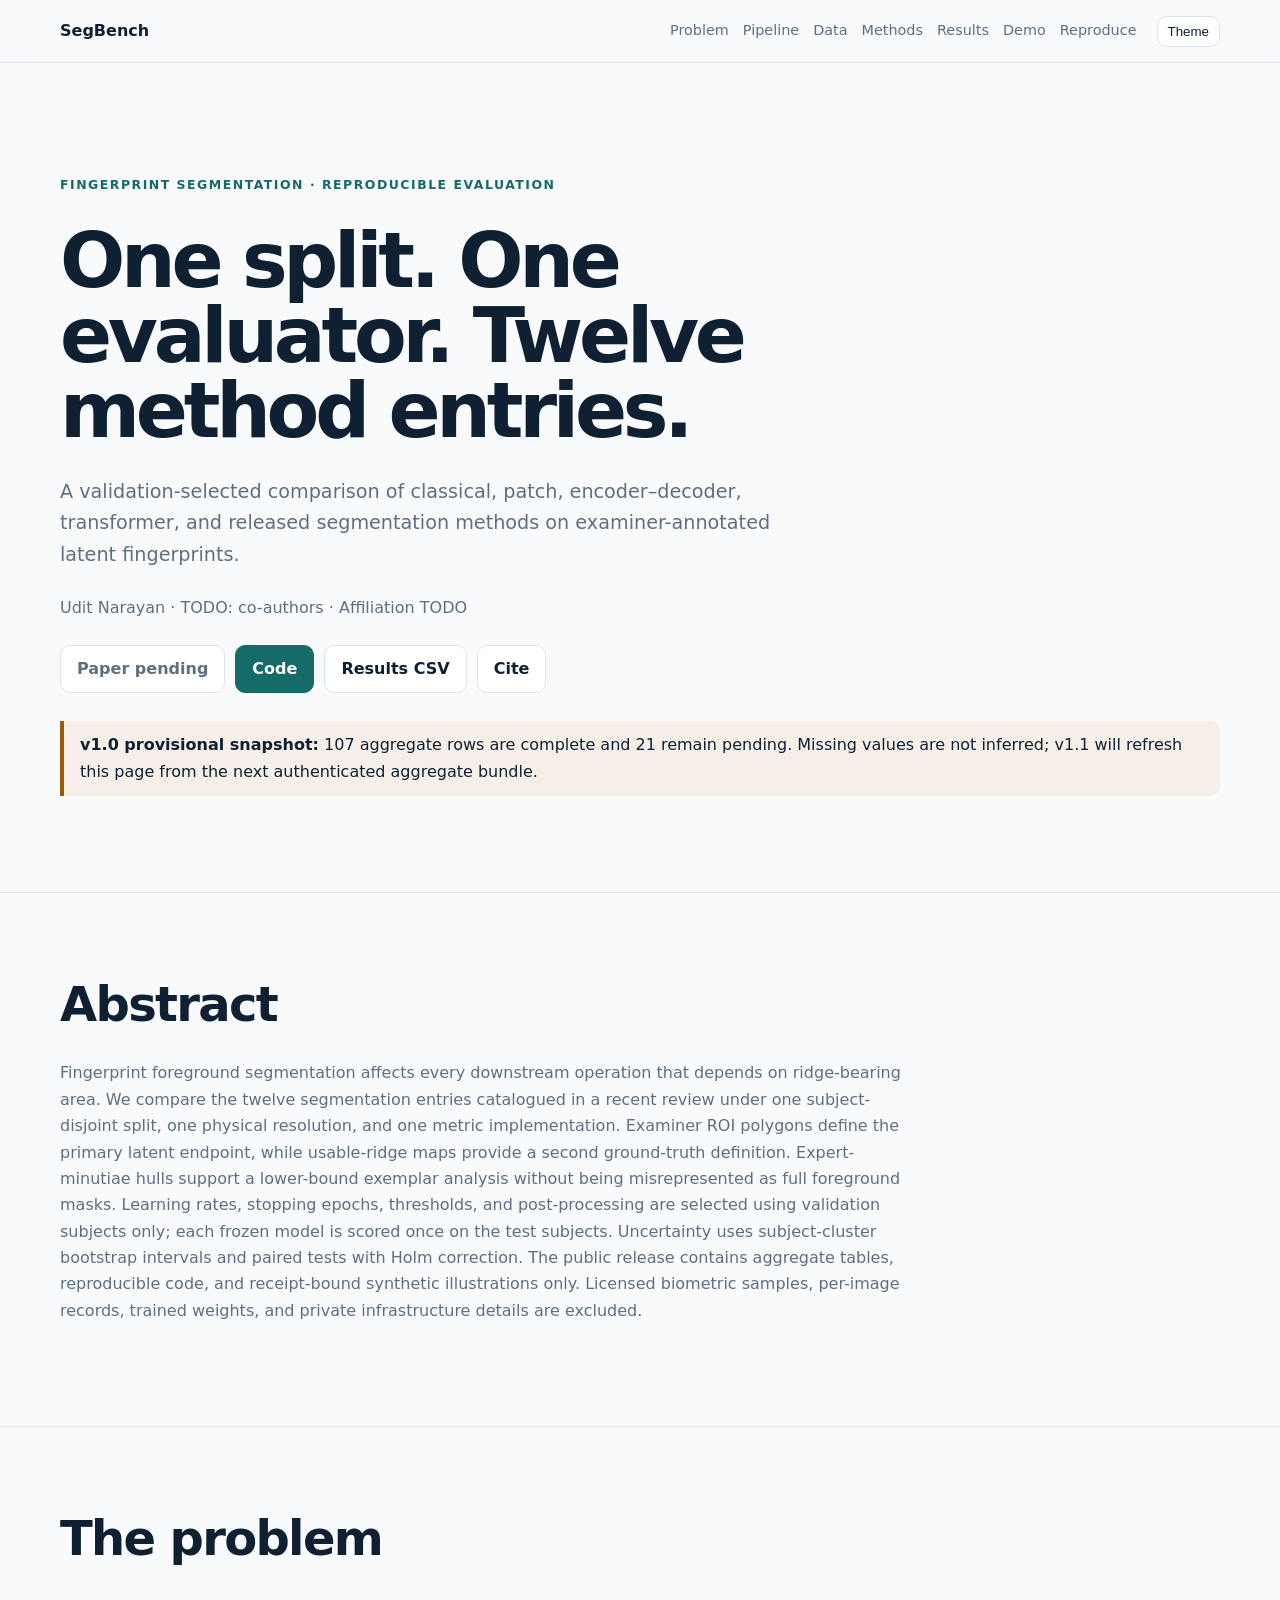
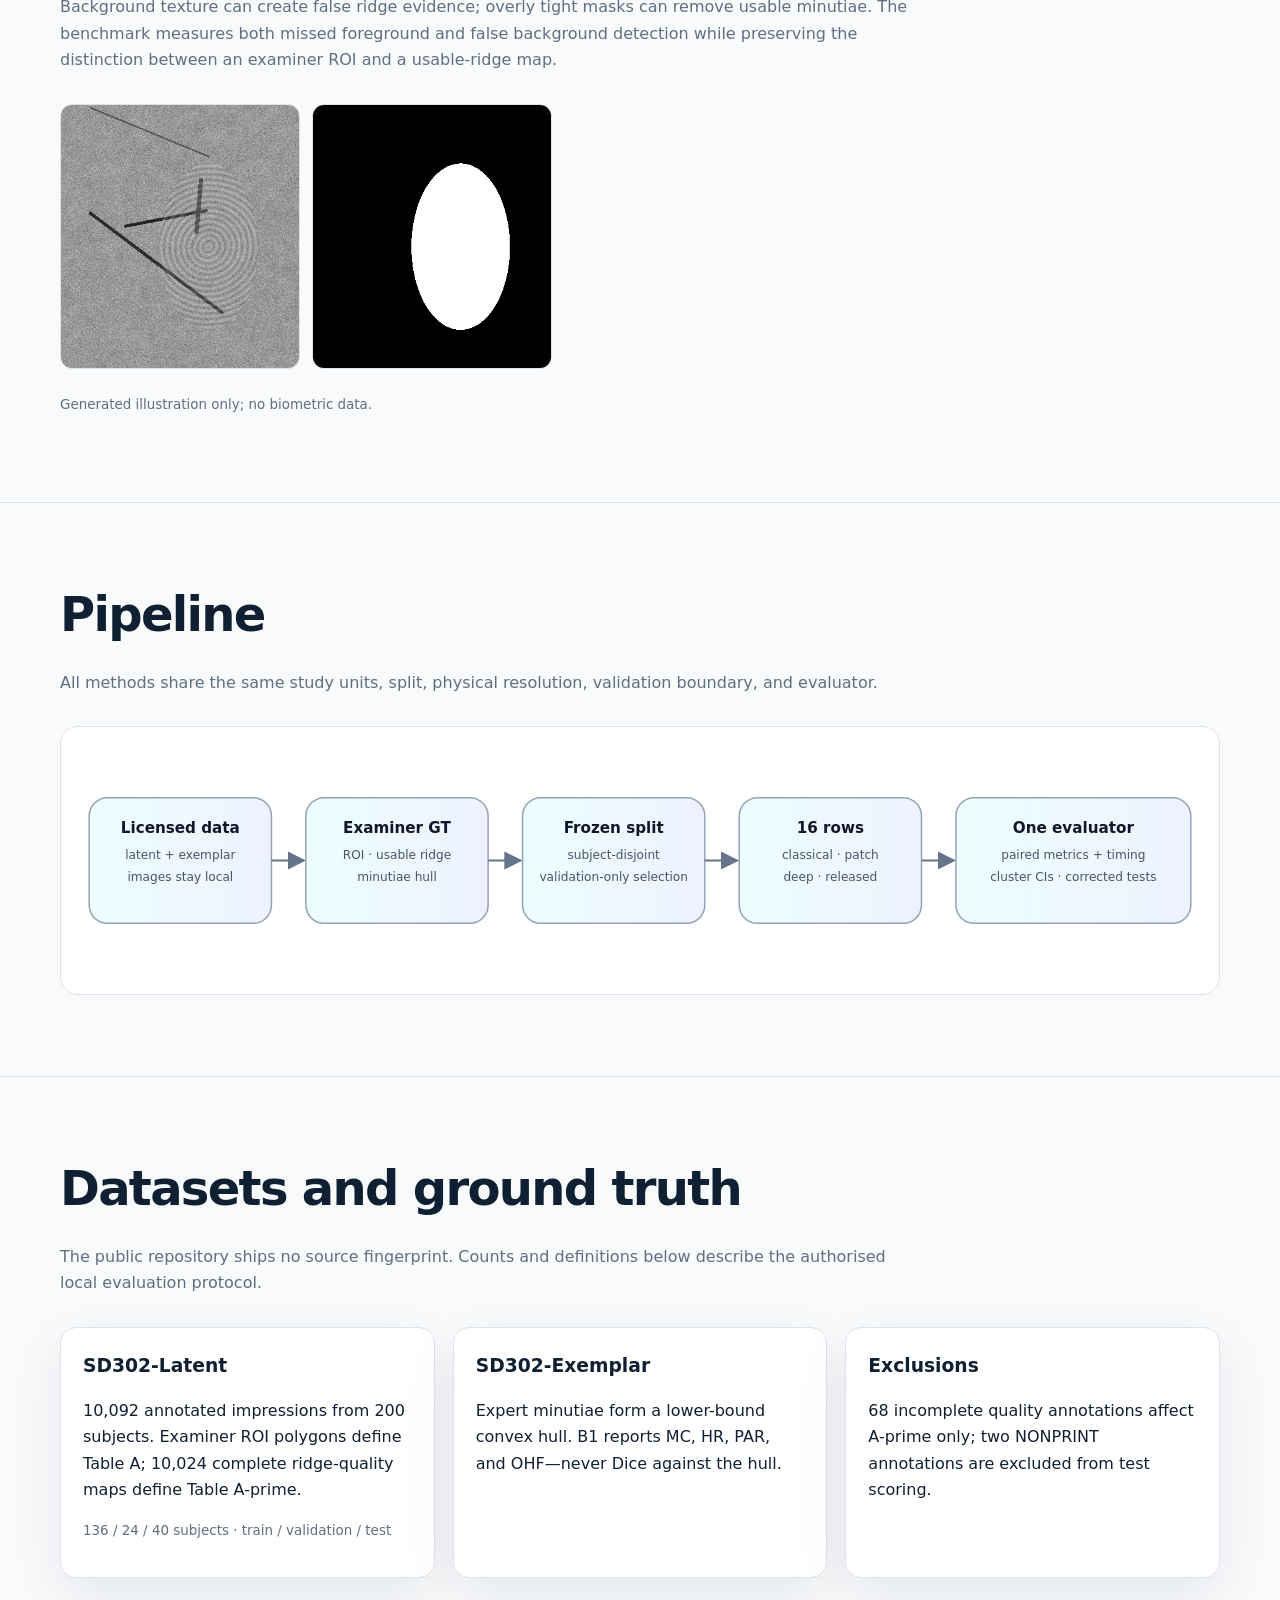
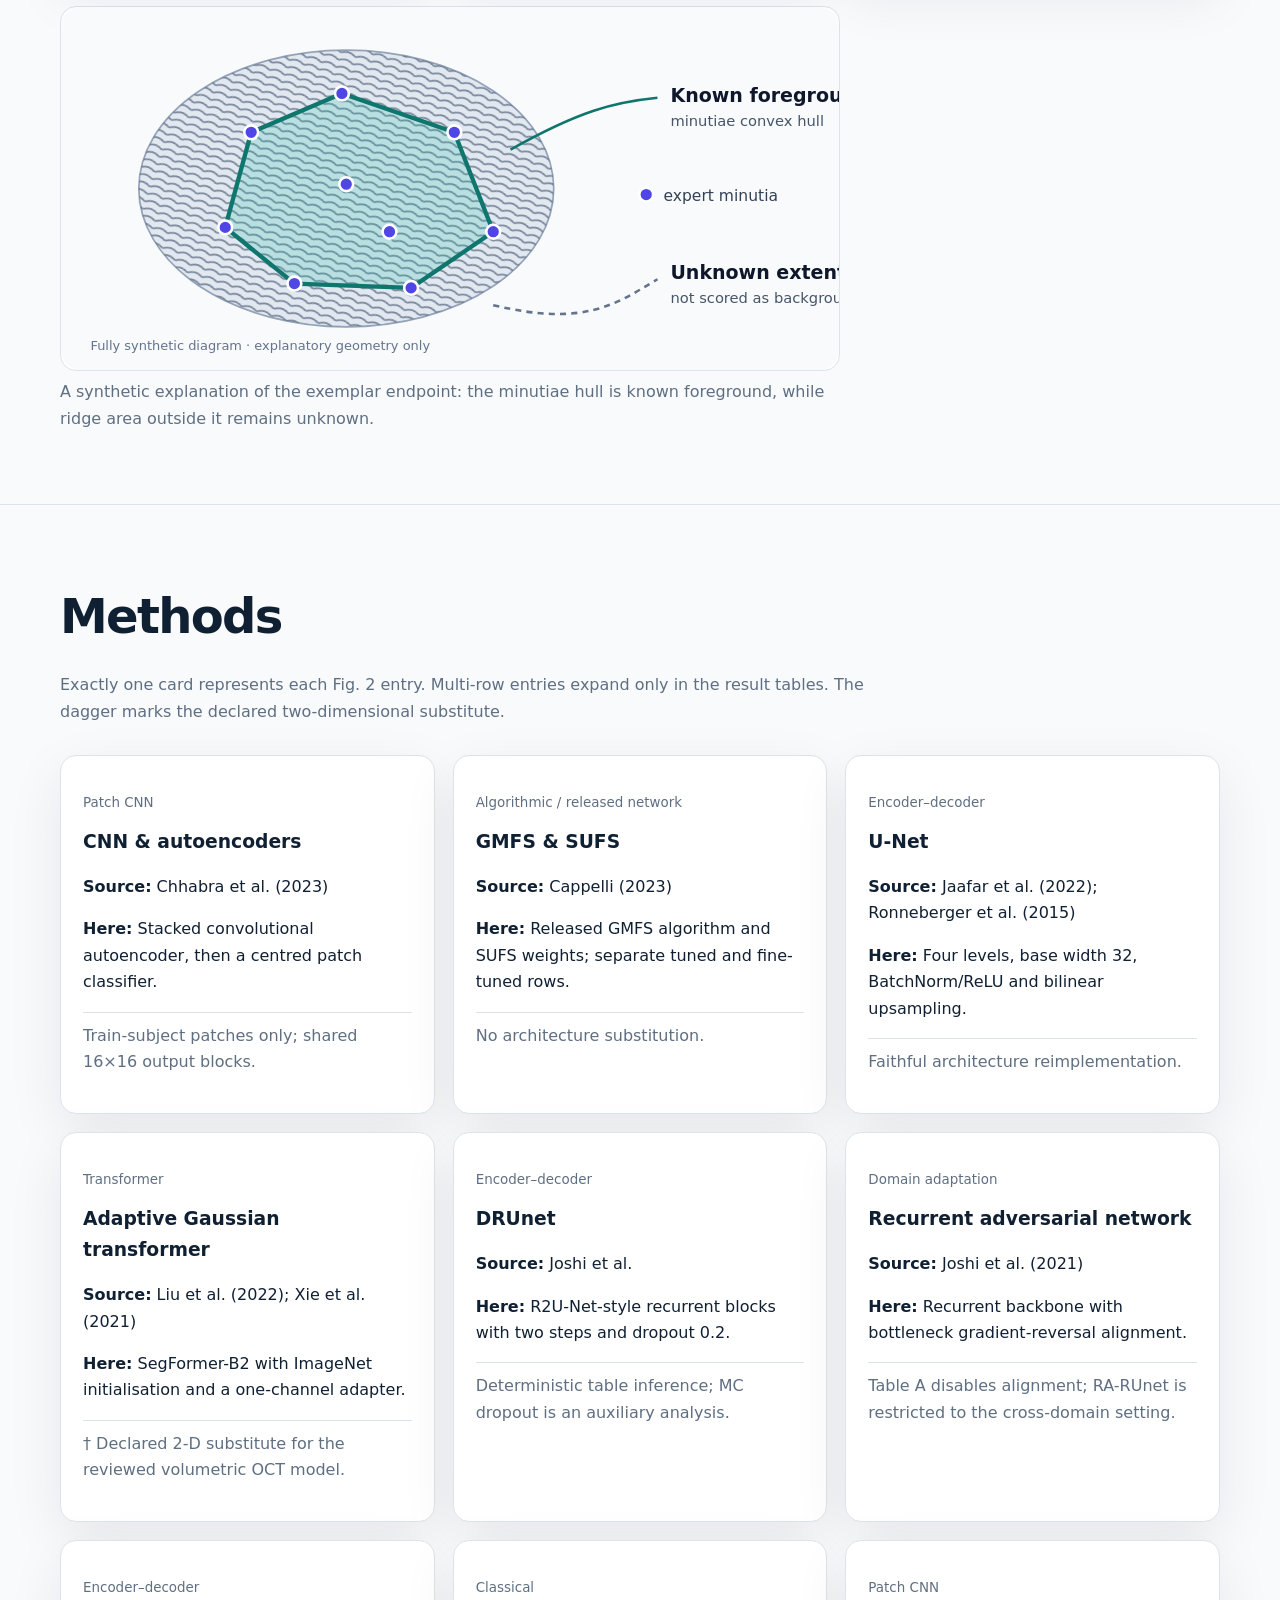
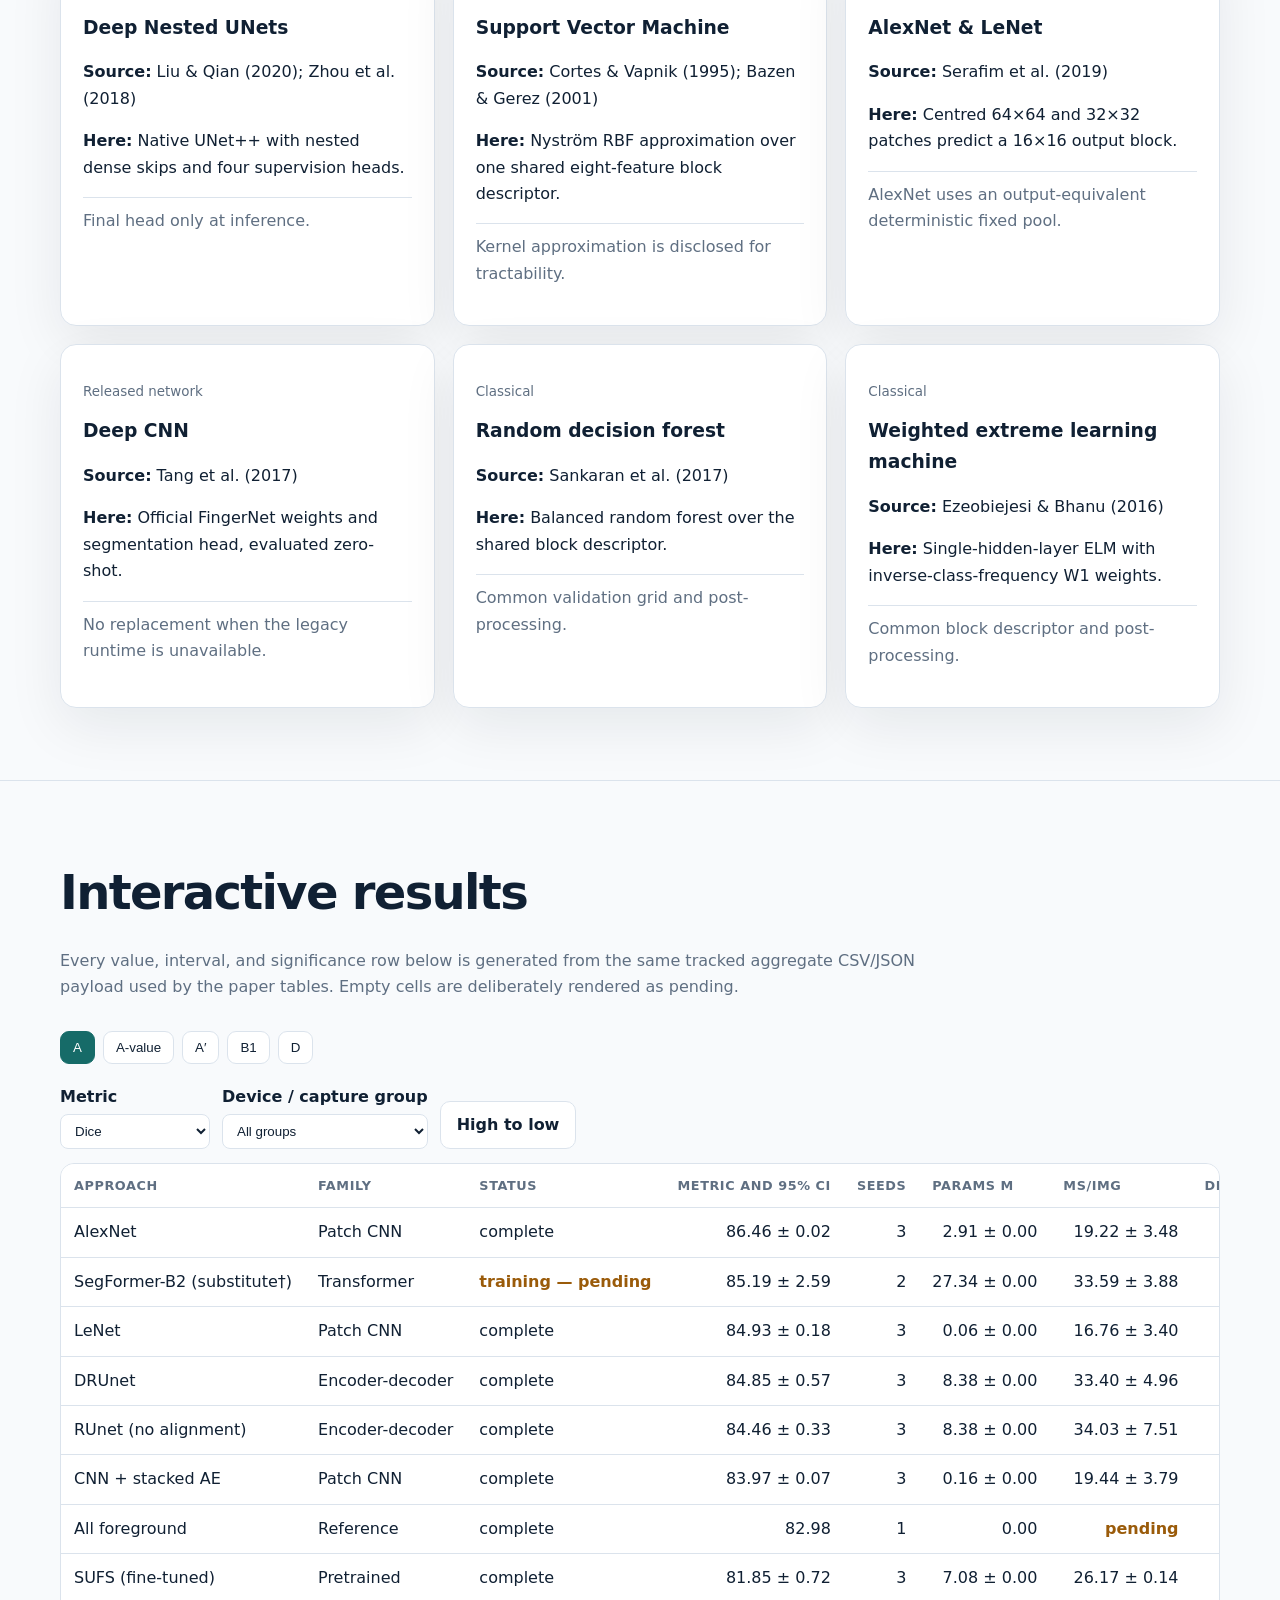
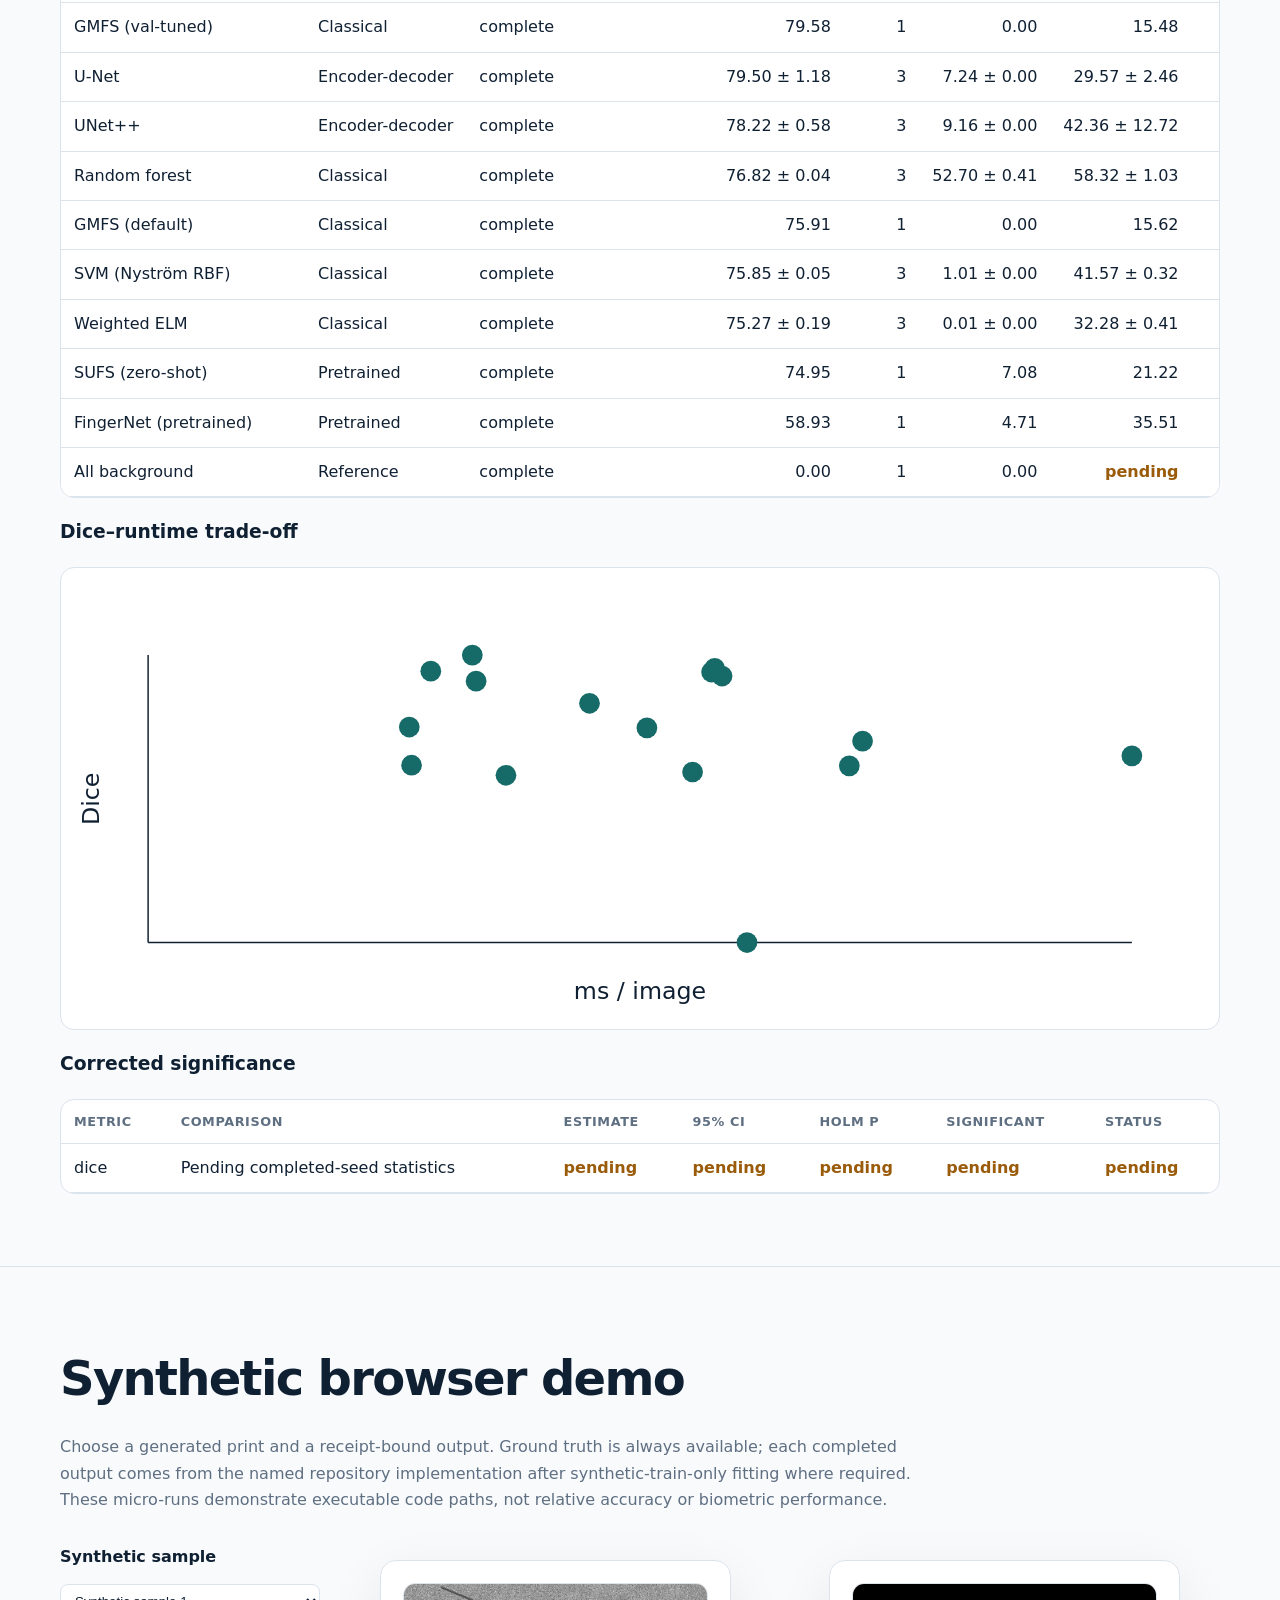
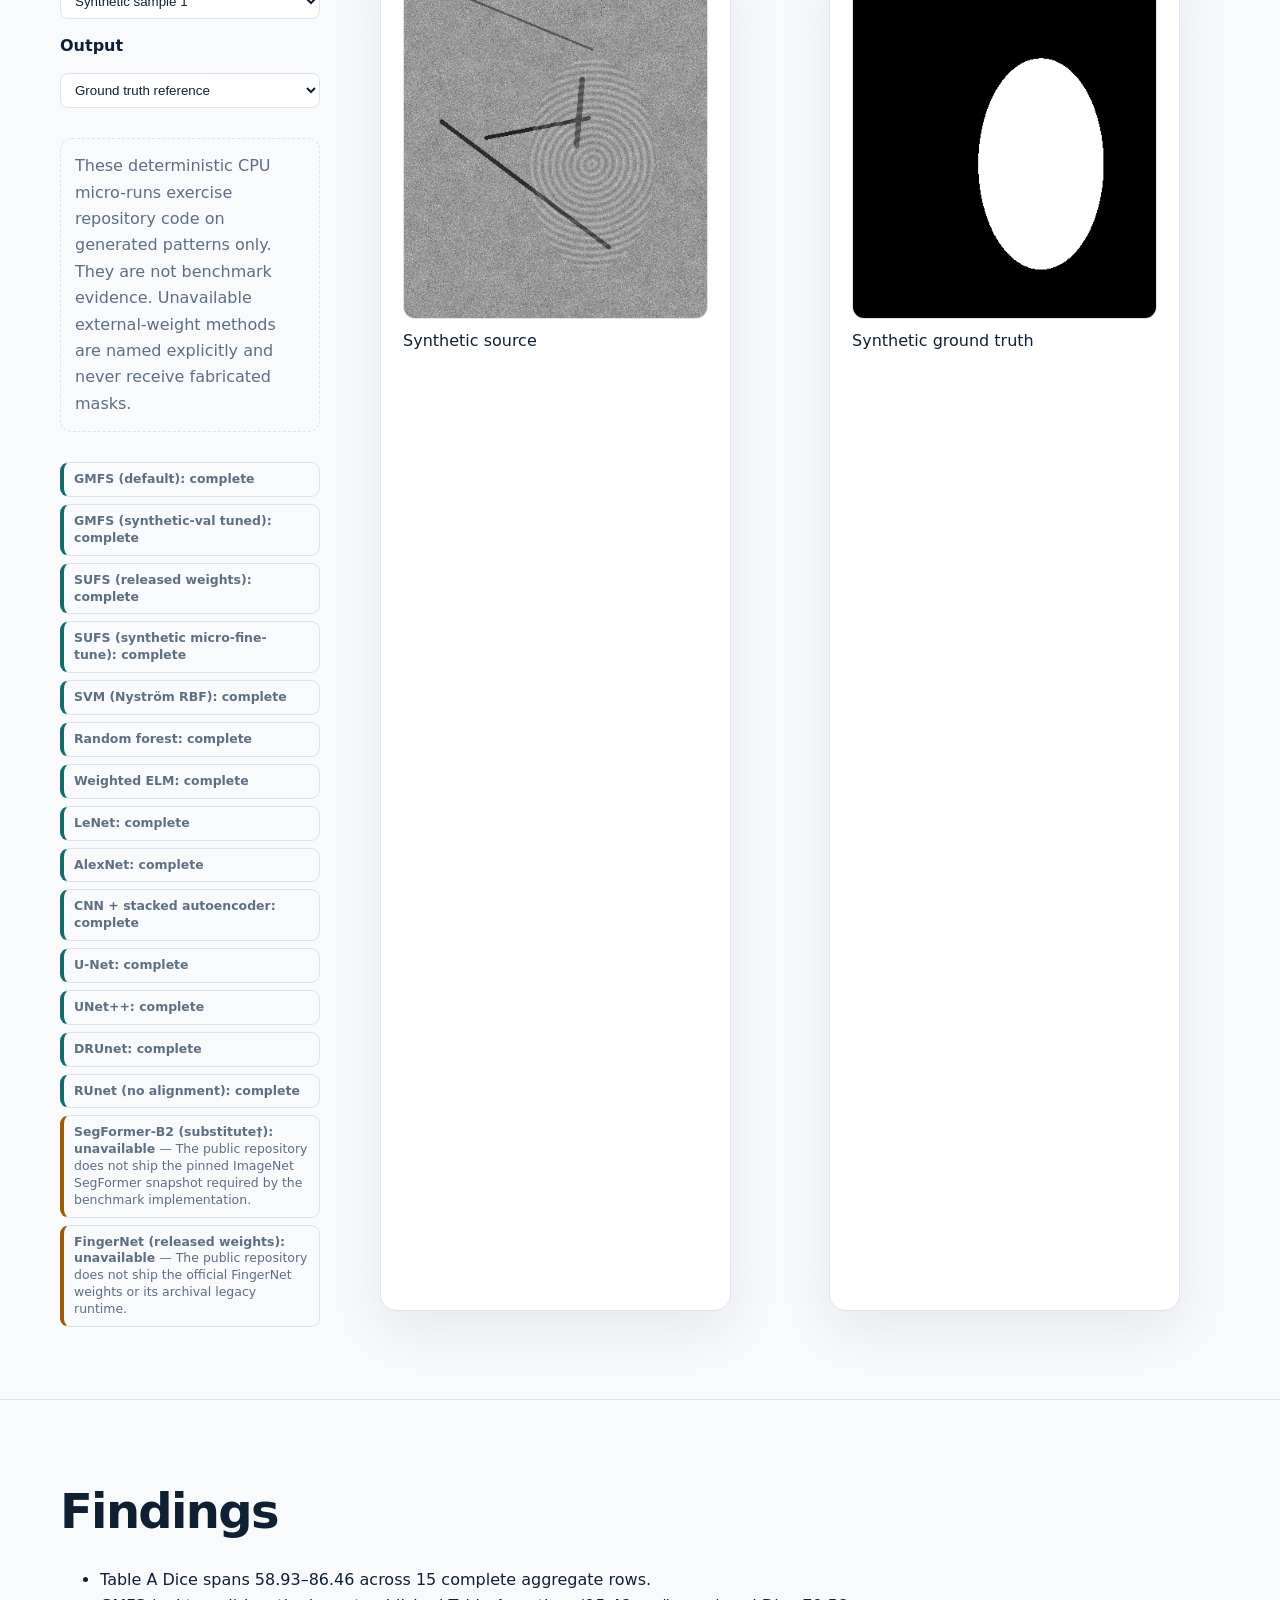
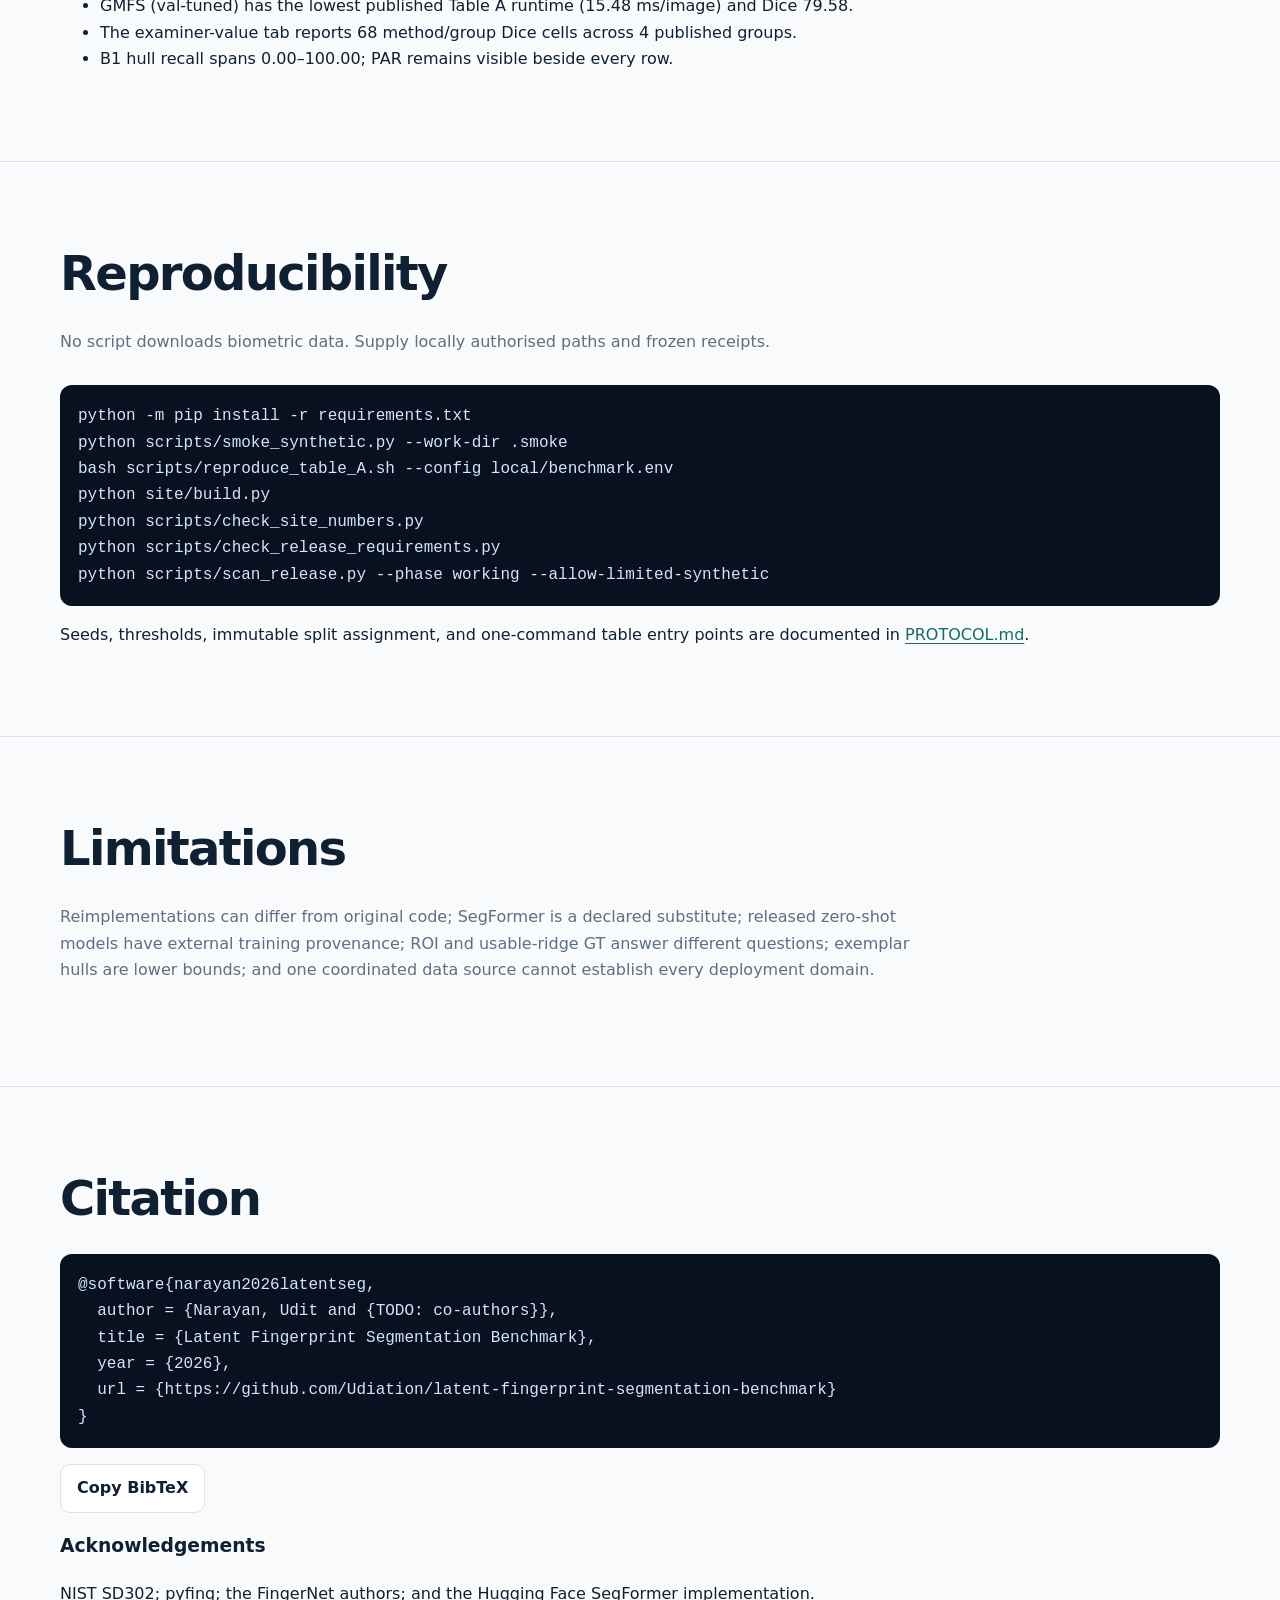
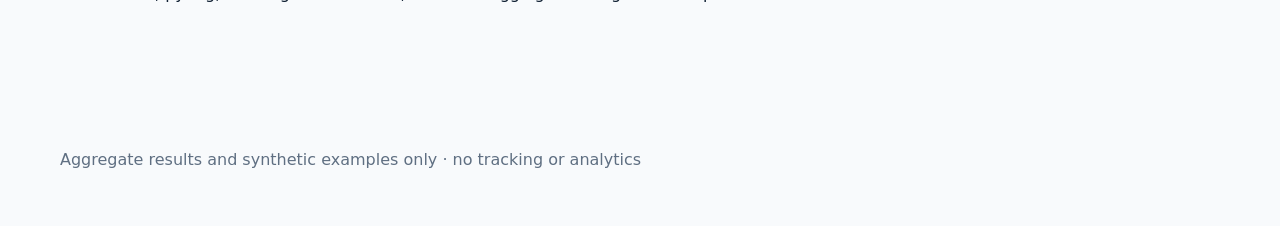
==== commit 17f752bd: "Publish provisional v1.0 aggregate snapshot" ====
--- a/index.html
+++ b/index.html
@@ -1,7 +1,7 @@
 <!doctype html>
 <html lang="en"><head><meta charset="utf-8"><meta name="viewport" content="width=device-width,initial-scale=1"><meta name="segbench-public-safe" content="1"><title>Latent Fingerprint Segmentation Benchmark</title><meta name="description" content="A reproducible subject-disjoint benchmark of fingerprint foreground segmentation methods."><link rel="icon" href="assets/favicon.svg" type="image/svg+xml"><link rel="stylesheet" href="assets/style.css"></head>
 <body><header class="top"><nav class="wrap nav" aria-label="Main"><a class="brand" href="#top">SegBench</a><div class="nav-links"><a href="#problem">Problem</a><a href="#pipeline">Pipeline</a><a href="#datasets">Data</a><a href="#methods">Methods</a><a href="#results">Results</a><a href="#demo">Demo</a><a href="#reproduce">Reproduce</a></div><button id="theme-toggle" class="theme" aria-label="Toggle colour theme">Theme</button></nav></header>
-<main id="top"><section class="hero"><div class="wrap"><p class="eyebrow">Fingerprint segmentation · reproducible evaluation</p><h1>One split. One evaluator. Twelve method entries.</h1><p class="lede">A validation-selected comparison of classical, patch, encoder–decoder, transformer, and released segmentation methods on examiner-annotated latent fingerprints.</p><p class="authors">Udit Narayan · TODO: co-authors · Affiliation TODO</p><div class="buttons"><span class="button" aria-disabled="true">Paper pending</span><a class="button primary" href="https://github.com/Udiation/latent-fingerprint-segmentation-benchmark">Code</a><a class="button" href="assets/results/public_results.csv">Results CSV</a><a class="button" href="#citation">Cite</a></div><p class="status"><strong>Results pending:</strong> public metrics remain blank until the preregistered seed-zero completion gate.</p></div></section>
+<main id="top"><section class="hero"><div class="wrap"><p class="eyebrow">Fingerprint segmentation · reproducible evaluation</p><h1>One split. One evaluator. Twelve method entries.</h1><p class="lede">A validation-selected comparison of classical, patch, encoder–decoder, transformer, and released segmentation methods on examiner-annotated latent fingerprints.</p><p class="authors">Udit Narayan · TODO: co-authors · Affiliation TODO</p><div class="buttons"><span class="button" aria-disabled="true">Paper pending</span><a class="button primary" href="https://github.com/Udiation/latent-fingerprint-segmentation-benchmark">Code</a><a class="button" href="assets/results/public_results.csv">Results CSV</a><a class="button" href="#citation">Cite</a></div><p class="status"><strong>v1.0 provisional snapshot:</strong> 107 aggregate rows are complete and 21 remain pending. Missing values are not inferred; v1.1 will refresh this page from the next authenticated aggregate bundle.</p></div></section>
 <section class="section" id="abstract"><div class="wrap"><h2>Abstract</h2><p class="section-intro">Fingerprint foreground segmentation affects every downstream operation that depends on ridge-bearing area. We compare the twelve segmentation entries catalogued in a recent review under one subject-disjoint split, one physical resolution, and one metric implementation. Examiner ROI polygons define the primary latent endpoint, while usable-ridge maps provide a second ground-truth definition. Expert-minutiae hulls support a lower-bound exemplar analysis without being misrepresented as full foreground masks. Learning rates, stopping epochs, thresholds, and post-processing are selected using validation subjects only; each frozen model is scored once on the test subjects. Uncertainty uses subject-cluster bootstrap intervals and paired tests with Holm correction. The public release contains aggregate tables, reproducible code, and receipt-bound synthetic illustrations only. Licensed biometric samples, per-image records, trained weights, and private infrastructure details are excluded.</p></div></section>
 <section id="problem" class="section"><div class="wrap"><h2>The problem</h2><p class="section-intro">Background texture can create false ridge evidence; overly tight masks can remove usable minutiae. The benchmark measures both missed foreground and false background detection while preserving the distinction between an examiner ROI and a usable-ridge map.</p><div class="synthetic-problem"><img src="assets/synthetic/source-1.png" alt="Generated ridge-pattern example"><img src="assets/synthetic/mask-1.png" alt="Generated foreground mask"><p class="meta">Generated illustration only; no biometric data.</p></div></div></section>
 <section id="pipeline" class="section"><div class="wrap"><h2>Pipeline</h2><p class="section-intro">All methods share the same study units, split, physical resolution, validation boundary, and evaluator.</p><img class="pipeline" src="assets/pipeline.svg" alt="Benchmark pipeline from licensed data through examiner GT, subject split, methods, evaluation and statistics"></div></section>
@@ -27,4 +27,4 @@
   year = {2026},
   url = {https://github.com/Udiation/latent-fingerprint-segmentation-benchmark}
 }</pre><button id="copy-cite" class="button">Copy BibTeX</button><h3>Acknowledgements</h3><p>NIST SD302; pyfing; the FingerNet authors; and the Hugging Face SegFormer implementation.</p></div></section></main><footer class="footer"><div class="wrap">Aggregate results and synthetic examples only · no tracking or analytics</div></footer>
-<script id="public-data" type="application/json">{"schema_version":1,"results":[{"table":"A","view":"overall","group":"overall","year":"2023","method":"gmfs_default","approach":"GMFS (default)","family":"Classical","training_data":"Released algorithm","comment":"Released default parameters","status":"pending","seeds_completed":"1","n_images":"","n_subjects":"","accuracy":"","accuracy_seed_std":"","error_rate":"","error_rate_seed_std":"","dice":"","dice_seed_std":"","jaccard":"","jaccard_seed_std":"","miou":"","miou_seed_std":"","mdr":"","mdr_seed_std":"","fdr":"","fdr_seed_std":"","mc":"","mc_seed_std":"","hr":"","hr_seed_std":"","par":"","par_seed_std":"","ohf":"","ohf_seed_std":"","params_m":"","params_m_seed_std":"","ms_per_img":"","ms_per_img_seed_std":"","device":"","ci_lower":"","ci_upper":""},{"table":"A","view":"overall","group":"overall","year":"2023","method":"gmfs_tuned","approach":"GMFS (val-tuned)","family":"Classical","training_data":"Validation subjects","comment":"Four native parameters selected on validation","status":"pending","seeds_completed":"1","n_images":"","n_subjects":"","accuracy":"","accuracy_seed_std":"","error_rate":"","error_rate_seed_std":"","dice":"","dice_seed_std":"","jaccard":"","jaccard_seed_std":"","miou":"","miou_seed_std":"","mdr":"","mdr_seed_std":"","fdr":"","fdr_seed_std":"","mc":"","mc_seed_std":"","hr":"","hr_seed_std":"","par":"","par_seed_std":"","ohf":"","ohf_seed_std":"","params_m":"","params_m_seed_std":"","ms_per_img":"","ms_per_img_seed_std":"","device":"","ci_lower":"","ci_upper":""},{"table":"A","view":"overall","group":"overall","year":"1995","method":"svm","approach":"SVM (Nystr\u00f6m RBF)","family":"Classical","training_data":"SD302-Latent train subjects","comment":"Block-based 16\u00d716","status":"pending","seeds_completed":"3","n_images":"","n_subjects":"","accuracy":"","accuracy_seed_std":"","error_rate":"","error_rate_seed_std":"","dice":"","dice_seed_std":"","jaccard":"","jaccard_seed_std":"","miou":"","miou_seed_std":"","mdr":"","mdr_seed_std":"","fdr":"","fdr_seed_std":"","mc":"","mc_seed_std":"","hr":"","hr_seed_std":"","par":"","par_seed_std":"","ohf":"","ohf_seed_std":"","params_m":"","params_m_seed_std":"","ms_per_img":"","ms_per_img_seed_std":"","device":"","ci_lower":"","ci_upper":""},{"table":"A","view":"overall","group":"overall","year":"2017","method":"rf","approach":"Random forest","family":"Classical","training_data":"SD302-Latent train subjects","comment":"Block-based 16\u00d716","status":"pending","seeds_completed":"3","n_images":"","n_subjects":"","accuracy":"","accuracy_seed_std":"","error_rate":"","error_rate_seed_std":"","dice":"","dice_seed_std":"","jaccard":"","jaccard_seed_std":"","miou":"","miou_seed_std":"","mdr":"","mdr_seed_std":"","fdr":"","fdr_seed_std":"","mc":"","mc_seed_std":"","hr":"","hr_seed_std":"","par":"","par_seed_std":"","ohf":"","ohf_seed_std":"","params_m":"","params_m_seed_std":"","ms_per_img":"","ms_per_img_seed_std":"","device":"","ci_lower":"","ci_upper":""},{"table":"A","view":"overall","group":"overall","year":"2016","method":"welm","approach":"Weighted ELM","family":"Classical","training_data":"SD302-Latent train subjects","comment":"W1 class weighting","status":"pending","seeds_completed":"3","n_images":"","n_subjects":"","accuracy":"","accuracy_seed_std":"","error_rate":"","error_rate_seed_std":"","dice":"","dice_seed_std":"","jaccard":"","jaccard_seed_std":"","miou":"","miou_seed_std":"","mdr":"","mdr_seed_std":"","fdr":"","fdr_seed_std":"","mc":"","mc_seed_std":"","hr":"","hr_seed_std":"","par":"","par_seed_std":"","ohf":"","ohf_seed_std":"","params_m":"","params_m_seed_std":"","ms_per_img":"","ms_per_img_seed_std":"","device":"","ci_lower":"","ci_upper":""},{"table":"A","view":"overall","group":"overall","year":"2023","method":"cnn_ae","approach":"CNN + stacked AE","family":"Patch CNN","training_data":"SD302-Latent train subjects","comment":"Train-only unsupervised pretraining","status":"pending","seeds_completed":"0","n_images":"","n_subjects":"","accuracy":"","accuracy_seed_std":"","error_rate":"","error_rate_seed_std":"","dice":"","dice_seed_std":"","jaccard":"","jaccard_seed_std":"","miou":"","miou_seed_std":"","mdr":"","mdr_seed_std":"","fdr":"","fdr_seed_std":"","mc":"","mc_seed_std":"","hr":"","hr_seed_std":"","par":"","par_seed_std":"","ohf":"","ohf_seed_std":"","params_m":"","params_m_seed_std":"","ms_per_img":"","ms_per_img_seed_std":"","device":"","ci_lower":"","ci_upper":""},{"table":"A","view":"overall","group":"overall","year":"2019","method":"alexnet","approach":"AlexNet","family":"Patch CNN","training_data":"SD302-Latent train subjects","comment":"64\u00d764 context to 16\u00d716 block","status":"pending","seeds_completed":"0","n_images":"","n_subjects":"","accuracy":"","accuracy_seed_std":"","error_rate":"","error_rate_seed_std":"","dice":"","dice_seed_std":"","jaccard":"","jaccard_seed_std":"","miou":"","miou_seed_std":"","mdr":"","mdr_seed_std":"","fdr":"","fdr_seed_std":"","mc":"","mc_seed_std":"","hr":"","hr_seed_std":"","par":"","par_seed_std":"","ohf":"","ohf_seed_std":"","params_m":"","params_m_seed_std":"","ms_per_img":"","ms_per_img_seed_std":"","device":"","ci_lower":"","ci_upper":""},{"table":"A","view":"overall","group":"overall","year":"2019","method":"lenet","approach":"LeNet","family":"Patch CNN","training_data":"SD302-Latent train subjects","comment":"32\u00d732 context to 16\u00d716 block","status":"pending","seeds_completed":"0","n_images":"","n_subjects":"","accuracy":"","accuracy_seed_std":"","error_rate":"","error_rate_seed_std":"","dice":"","dice_seed_std":"","jaccard":"","jaccard_seed_std":"","miou":"","miou_seed_std":"","mdr":"","mdr_seed_std":"","fdr":"","fdr_seed_std":"","mc":"","mc_seed_std":"","hr":"","hr_seed_std":"","par":"","par_seed_std":"","ohf":"","ohf_seed_std":"","params_m":"","params_m_seed_std":"","ms_per_img":"","ms_per_img_seed_std":"","device":"","ci_lower":"","ci_upper":""},{"table":"A","view":"overall","group":"overall","year":"2022","method":"unet","approach":"U-Net","family":"Encoder\u2013decoder","training_data":"SD302-Latent train subjects","comment":"Four-level reimplementation","status":"pending","seeds_completed":"1","n_images":"","n_subjects":"","accuracy":"","accuracy_seed_std":"","error_rate":"","error_rate_seed_std":"","dice":"","dice_seed_std":"","jaccard":"","jaccard_seed_std":"","miou":"","miou_seed_std":"","mdr":"","mdr_seed_std":"","fdr":"","fdr_seed_std":"","mc":"","mc_seed_std":"","hr":"","hr_seed_std":"","par":"","par_seed_std":"","ohf":"","ohf_seed_std":"","params_m":"","params_m_seed_std":"","ms_per_img":"","ms_per_img_seed_std":"","device":"","ci_lower":"","ci_upper":""},{"table":"A","view":"overall","group":"overall","year":"2020","method":"unetpp","approach":"UNet++","family":"Encoder\u2013decoder","training_data":"SD302-Latent train subjects","comment":"Nested skips and deep supervision","status":"pending","seeds_completed":"0","n_images":"","n_subjects":"","accuracy":"","accuracy_seed_std":"","error_rate":"","error_rate_seed_std":"","dice":"","dice_seed_std":"","jaccard":"","jaccard_seed_std":"","miou":"","miou_seed_std":"","mdr":"","mdr_seed_std":"","fdr":"","fdr_seed_std":"","mc":"","mc_seed_std":"","hr":"","hr_seed_std":"","par":"","par_seed_std":"","ohf":"","ohf_seed_std":"","params_m":"","params_m_seed_std":"","ms_per_img":"","ms_per_img_seed_std":"","device":"","ci_lower":"","ci_upper":""},{"table":"A","view":"overall","group":"overall","year":"","method":"drunet","approach":"DRUnet","family":"Encoder\u2013decoder","training_data":"SD302-Latent train subjects","comment":"Recurrent blocks with dropout","status":"pending","seeds_completed":"0","n_images":"","n_subjects":"","accuracy":"","accuracy_seed_std":"","error_rate":"","error_rate_seed_std":"","dice":"","dice_seed_std":"","jaccard":"","jaccard_seed_std":"","miou":"","miou_seed_std":"","mdr":"","mdr_seed_std":"","fdr":"","fdr_seed_std":"","mc":"","mc_seed_std":"","hr":"","hr_seed_std":"","par":"","par_seed_std":"","ohf":"","ohf_seed_std":"","params_m":"","params_m_seed_std":"","ms_per_img":"","ms_per_img_seed_std":"","device":"","ci_lower":"","ci_upper":""},{"table":"A","view":"overall","group":"overall","year":"2021","method":"r_unet","approach":"RUnet (no alignment)","family":"Encoder\u2013decoder","training_data":"SD302-Latent train subjects","comment":"No target-domain alignment in Table A","status":"pending","seeds_completed":"0","n_images":"","n_subjects":"","accuracy":"","accuracy_seed_std":"","error_rate":"","error_rate_seed_std":"","dice":"","dice_seed_std":"","jaccard":"","jaccard_seed_std":"","miou":"","miou_seed_std":"","mdr":"","mdr_seed_std":"","fdr":"","fdr_seed_std":"","mc":"","mc_seed_std":"","hr":"","hr_seed_std":"","par":"","par_seed_std":"","ohf":"","ohf_seed_std":"","params_m":"","params_m_seed_std":"","ms_per_img":"","ms_per_img_seed_std":"","device":"","ci_lower":"","ci_upper":""},{"table":"A","view":"overall","group":"overall","year":"2021","method":"segformer_b2","approach":"SegFormer-B2 (substitute\u2020)","family":"Transformer","training_data":"SD302-Latent train subjects","comment":"Declared 2-D substitute for OCT method","status":"pending","seeds_completed":"0","n_images":"","n_subjects":"","accuracy":"","accuracy_seed_std":"","error_rate":"","error_rate_seed_std":"","dice":"","dice_seed_std":"","jaccard":"","jaccard_seed_std":"","miou":"","miou_seed_std":"","mdr":"","mdr_seed_std":"","fdr":"","fdr_seed_std":"","mc":"","mc_seed_std":"","hr":"","hr_seed_std":"","par":"","par_seed_std":"","ohf":"","ohf_seed_std":"","params_m":"","params_m_seed_std":"","ms_per_img":"","ms_per_img_seed_std":"","device":"","ci_lower":"","ci_upper":""},{"table":"A","view":"overall","group":"overall","year":"2023","method":"sufs_zero","approach":"SUFS (zero-shot)","family":"Pretrained","training_data":"External data by original authors","comment":"Released weights","status":"pending","seeds_completed":"1","n_images":"","n_subjects":"","accuracy":"","accuracy_seed_std":"","error_rate":"","error_rate_seed_std":"","dice":"","dice_seed_std":"","jaccard":"","jaccard_seed_std":"","miou":"","miou_seed_std":"","mdr":"","mdr_seed_std":"","fdr":"","fdr_seed_std":"","mc":"","mc_seed_std":"","hr":"","hr_seed_std":"","par":"","par_seed_std":"","ohf":"","ohf_seed_std":"","params_m":"","params_m_seed_std":"","ms_per_img":"","ms_per_img_seed_std":"","device":"","ci_lower":"","ci_upper":""},{"table":"A","view":"overall","group":"overall","year":"2023","method":"sufs_ft","approach":"SUFS (fine-tuned)","family":"Pretrained","training_data":"SD302-Latent train subjects","comment":"Separate fine-tuned row","status":"pending","seeds_completed":"3","n_images":"","n_subjects":"","accuracy":"","accuracy_seed_std":"","error_rate":"","error_rate_seed_std":"","dice":"","dice_seed_std":"","jaccard":"","jaccard_seed_std":"","miou":"","miou_seed_std":"","mdr":"","mdr_seed_std":"","fdr":"","fdr_seed_std":"","mc":"","mc_seed_std":"","hr":"","hr_seed_std":"","par":"","par_seed_std":"","ohf":"","ohf_seed_std":"","params_m":"","params_m_seed_std":"","ms_per_img":"","ms_per_img_seed_std":"","device":"","ci_lower":"","ci_upper":""},{"table":"A","view":"overall","group":"overall","year":"2017","method":"fingernet","approach":"FingerNet (pretrained)","family":"Pretrained","training_data":"External data by original authors","comment":"Official segmentation head","status":"pending","seeds_completed":"1","n_images":"","n_subjects":"","accuracy":"","accuracy_seed_std":"","error_rate":"","error_rate_seed_std":"","dice":"","dice_seed_std":"","jaccard":"","jaccard_seed_std":"","miou":"","miou_seed_std":"","mdr":"","mdr_seed_std":"","fdr":"","fdr_seed_std":"","mc":"","mc_seed_std":"","hr":"","hr_seed_std":"","par":"","par_seed_std":"","ohf":"","ohf_seed_std":"","params_m":"","params_m_seed_std":"","ms_per_img":"","ms_per_img_seed_std":"","device":"","ci_lower":"","ci_upper":""},{"table":"A","view":"overall","group":"overall","year":"","method":"all_background","approach":"All background","family":"Reference","training_data":"None","comment":"Non-ranked reference","status":"pending","seeds_completed":"1","n_images":"","n_subjects":"","accuracy":"","accuracy_seed_std":"","error_rate":"","error_rate_seed_std":"","dice":"","dice_seed_std":"","jaccard":"","jaccard_seed_std":"","miou":"","miou_seed_std":"","mdr":"","mdr_seed_std":"","fdr":"","fdr_seed_std":"","mc":"","mc_seed_std":"","hr":"","hr_seed_std":"","par":"","par_seed_std":"","ohf":"","ohf_seed_std":"","params_m":"","params_m_seed_std":"","ms_per_img":"","ms_per_img_seed_std":"","device":"","ci_lower":"","ci_upper":""},{"table":"A","view":"overall","group":"overall","year":"","method":"all_foreground","approach":"All foreground","family":"Reference","training_data":"None","comment":"Non-ranked reference","status":"pending","seeds_completed":"1","n_images":"","n_subjects":"","accuracy":"","accuracy_seed_std":"","error_rate":"","error_rate_seed_std":"","dice":"","dice_seed_std":"","jaccard":"","jaccard_seed_std":"","miou":"","miou_seed_std":"","mdr":"","mdr_seed_std":"","fdr":"","fdr_seed_std":"","mc":"","mc_seed_std":"","hr":"","hr_seed_std":"","par":"","par_seed_std":"","ohf":"","ohf_seed_std":"","params_m":"","params_m_seed_std":"","ms_per_img":"","ms_per_img_seed_std":"","device":"","ci_lower":"","ci_upper":""}],"tables":[{"table":"A","title":"SD302-Latent \u00b7 examiner ROI","status":"pending","note":"Final aggregate metrics await seed-zero gate"},{"table":"A_value","title":"Examiner-value breakdown","status":"pending","note":"Generated after Table A finalisation"},{"table":"A_prime","title":"SD302-Latent \u00b7 usable-ridge GT","status":"pending","note":"Uses the same frozen Table A predictions"},{"table":"B1","title":"SD302-Exemplar \u00b7 minutiae-hull lower bound","status":"pending","note":"Reports MC HR PAR and OHF rather than Dice"},{"table":"D","title":"Cross-domain summary","status":"pending","note":"Generated after Dataset 2 evaluation"}],"statistics":[{"table":"A","metric":"dice","comparison":"pending","estimate":"","ci_lower":"","ci_upper":"","p_holm":"","significant":"","status":"pending"},{"table":"B1","metric":"hr","comparison":"pending","estimate":"","ci_lower":"","ci_upper":"","p_holm":"","significant":"","status":"pending"}],"synthetic":[{"key":"synthetic-1","label":"Synthetic sample 1","image":"assets/synthetic/source-1.png","mask":"assets/synthetic/mask-1.png","predictions":[{"method":"alexnet","label":"AlexNet","mask":"assets/synthetic/prediction-1-alexnet.png"},{"method":"cnn_ae","label":"CNN + stacked autoencoder","mask":"assets/synthetic/prediction-1-cnn_ae.png"},{"method":"drunet","label":"DRUnet","mask":"assets/synthetic/prediction-1-drunet.png"},{"method":"gmfs_default","label":"GMFS (default)","mask":"assets/synthetic/prediction-1-gmfs_default.png"},{"method":"gmfs_tuned","label":"GMFS (synthetic-val tuned)","mask":"assets/synthetic/prediction-1-gmfs_tuned.png"},{"method":"lenet","label":"LeNet","mask":"assets/synthetic/prediction-1-lenet.png"},{"method":"runet_no_alignment","label":"RUnet (no alignment)","mask":"assets/synthetic/prediction-1-runet_no_alignment.png"},{"method":"rf","label":"Random forest","mask":"assets/synthetic/prediction-1-rf.png"},{"method":"sufs_zero","label":"SUFS (released weights)","mask":"assets/synthetic/prediction-1-sufs_zero.png"},{"method":"sufs_ft","label":"SUFS (synthetic micro-fine-tune)","mask":"assets/synthetic/prediction-1-sufs_ft.png"},{"method":"svm","label":"SVM (Nystr\u00f6m RBF)","mask":"assets/synthetic/prediction-1-svm.png"},{"method":"unet","label":"U-Net","mask":"assets/synthetic/prediction-1-unet.png"},{"method":"unetpp","label":"UNet++","mask":"assets/synthetic/prediction-1-unetpp.png"},{"method":"welm","label":"Weighted ELM","mask":"assets/synthetic/prediction-1-welm.png"}],"methods":[{"method":"gmfs_default","label":"GMFS (default)","status":"complete","reason":""},{"method":"gmfs_tuned","label":"GMFS (synthetic-val tuned)","status":"complete","reason":""},{"method":"sufs_zero","label":"SUFS (released weights)","status":"complete","reason":""},{"method":"sufs_ft","label":"SUFS (synthetic micro-fine-tune)","status":"complete","reason":""},{"method":"svm","label":"SVM (Nystr\u00f6m RBF)","status":"complete","reason":""},{"method":"rf","label":"Random forest","status":"complete","reason":""},{"method":"welm","label":"Weighted ELM","status":"complete","reason":""},{"method":"lenet","label":"LeNet","status":"complete","reason":""},{"method":"alexnet","label":"AlexNet","status":"complete","reason":""},{"method":"cnn_ae","label":"CNN + stacked autoencoder","status":"complete","reason":""},{"method":"unet","label":"U-Net","status":"complete","reason":""},{"method":"unetpp","label":"UNet++","status":"complete","reason":""},{"method":"drunet","label":"DRUnet","status":"complete","reason":""},{"method":"runet_no_alignment","label":"RUnet (no alignment)","status":"complete","reason":""},{"method":"segformer_sub","label":"SegFormer-B2 (substitute\u2020)","status":"unavailable","reason":"The public repository does not ship the pinned ImageNet SegFormer snapshot required by the benchmark implementation."},{"method":"fingernet","label":"FingerNet (released weights)","status":"unavailable","reason":"The public repository does not ship the official FingerNet weights or its archival legacy runtime."}]},{"key":"synthetic-2","label":"Synthetic sample 2","image":"assets/synthetic/source-2.png","mask":"assets/synthetic/mask-2.png","predictions":[{"method":"alexnet","label":"AlexNet","mask":"assets/synthetic/prediction-2-alexnet.png"},{"method":"cnn_ae","label":"CNN + stacked autoencoder","mask":"assets/synthetic/prediction-2-cnn_ae.png"},{"method":"drunet","label":"DRUnet","mask":"assets/synthetic/prediction-2-drunet.png"},{"method":"gmfs_default","label":"GMFS (default)","mask":"assets/synthetic/prediction-2-gmfs_default.png"},{"method":"gmfs_tuned","label":"GMFS (synthetic-val tuned)","mask":"assets/synthetic/prediction-2-gmfs_tuned.png"},{"method":"lenet","label":"LeNet","mask":"assets/synthetic/prediction-2-lenet.png"},{"method":"runet_no_alignment","label":"RUnet (no alignment)","mask":"assets/synthetic/prediction-2-runet_no_alignment.png"},{"method":"rf","label":"Random forest","mask":"assets/synthetic/prediction-2-rf.png"},{"method":"sufs_zero","label":"SUFS (released weights)","mask":"assets/synthetic/prediction-2-sufs_zero.png"},{"method":"sufs_ft","label":"SUFS (synthetic micro-fine-tune)","mask":"assets/synthetic/prediction-2-sufs_ft.png"},{"method":"svm","label":"SVM (Nystr\u00f6m RBF)","mask":"assets/synthetic/prediction-2-svm.png"},{"method":"unet","label":"U-Net","mask":"assets/synthetic/prediction-2-unet.png"},{"method":"unetpp","label":"UNet++","mask":"assets/synthetic/prediction-2-unetpp.png"},{"method":"welm","label":"Weighted ELM","mask":"assets/synthetic/prediction-2-welm.png"}],"methods":[{"method":"gmfs_default","label":"GMFS (default)","status":"complete","reason":""},{"method":"gmfs_tuned","label":"GMFS (synthetic-val tuned)","status":"complete","reason":""},{"method":"sufs_zero","label":"SUFS (released weights)","status":"complete","reason":""},{"method":"sufs_ft","label":"SUFS (synthetic micro-fine-tune)","status":"complete","reason":""},{"method":"svm","label":"SVM (Nystr\u00f6m RBF)","status":"complete","reason":""},{"method":"rf","label":"Random forest","status":"complete","reason":""},{"method":"welm","label":"Weighted ELM","status":"complete","reason":""},{"method":"lenet","label":"LeNet","status":"complete","reason":""},{"method":"alexnet","label":"AlexNet","status":"complete","reason":""},{"method":"cnn_ae","label":"CNN + stacked autoencoder","status":"complete","reason":""},{"method":"unet","label":"U-Net","status":"complete","reason":""},{"method":"unetpp","label":"UNet++","status":"complete","reason":""},{"method":"drunet","label":"DRUnet","status":"complete","reason":""},{"method":"runet_no_alignment","label":"RUnet (no alignment)","status":"complete","reason":""},{"method":"segformer_sub","label":"SegFormer-B2 (substitute\u2020)","status":"unavailable","reason":"The public repository does not ship the pinned ImageNet SegFormer snapshot required by the benchmark implementation."},{"method":"fingernet","label":"FingerNet (released weights)","status":"unavailable","reason":"The public repository does not ship the official FingerNet weights or its archival legacy runtime."}]},{"key":"synthetic-3","label":"Synthetic sample 3","image":"assets/synthetic/source-3.png","mask":"assets/synthetic/mask-3.png","predictions":[{"method":"alexnet","label":"AlexNet","mask":"assets/synthetic/prediction-3-alexnet.png"},{"method":"cnn_ae","label":"CNN + stacked autoencoder","mask":"assets/synthetic/prediction-3-cnn_ae.png"},{"method":"drunet","label":"DRUnet","mask":"assets/synthetic/prediction-3-drunet.png"},{"method":"gmfs_default","label":"GMFS (default)","mask":"assets/synthetic/prediction-3-gmfs_default.png"},{"method":"gmfs_tuned","label":"GMFS (synthetic-val tuned)","mask":"assets/synthetic/prediction-3-gmfs_tuned.png"},{"method":"lenet","label":"LeNet","mask":"assets/synthetic/prediction-3-lenet.png"},{"method":"runet_no_alignment","label":"RUnet (no alignment)","mask":"assets/synthetic/prediction-3-runet_no_alignment.png"},{"method":"rf","label":"Random forest","mask":"assets/synthetic/prediction-3-rf.png"},{"method":"sufs_zero","label":"SUFS (released weights)","mask":"assets/synthetic/prediction-3-sufs_zero.png"},{"method":"sufs_ft","label":"SUFS (synthetic micro-fine-tune)","mask":"assets/synthetic/prediction-3-sufs_ft.png"},{"method":"svm","label":"SVM (Nystr\u00f6m RBF)","mask":"assets/synthetic/prediction-3-svm.png"},{"method":"unet","label":"U-Net","mask":"assets/synthetic/prediction-3-unet.png"},{"method":"unetpp","label":"UNet++","mask":"assets/synthetic/prediction-3-unetpp.png"},{"method":"welm","label":"Weighted ELM","mask":"assets/synthetic/prediction-3-welm.png"}],"methods":[{"method":"gmfs_default","label":"GMFS (default)","status":"complete","reason":""},{"method":"gmfs_tuned","label":"GMFS (synthetic-val tuned)","status":"complete","reason":""},{"method":"sufs_zero","label":"SUFS (released weights)","status":"complete","reason":""},{"method":"sufs_ft","label":"SUFS (synthetic micro-fine-tune)","status":"complete","reason":""},{"method":"svm","label":"SVM (Nystr\u00f6m RBF)","status":"complete","reason":""},{"method":"rf","label":"Random forest","status":"complete","reason":""},{"method":"welm","label":"Weighted ELM","status":"complete","reason":""},{"method":"lenet","label":"LeNet","status":"complete","reason":""},{"method":"alexnet","label":"AlexNet","status":"complete","reason":""},{"method":"cnn_ae","label":"CNN + stacked autoencoder","status":"complete","reason":""},{"method":"unet","label":"U-Net","status":"complete","reason":""},{"method":"unetpp","label":"UNet++","status":"complete","reason":""},{"method":"drunet","label":"DRUnet","status":"complete","reason":""},{"method":"runet_no_alignment","label":"RUnet (no alignment)","status":"complete","reason":""},{"method":"segformer_sub","label":"SegFormer-B2 (substitute\u2020)","status":"unavailable","reason":"The public repository does not ship the pinned ImageNet SegFormer snapshot required by the benchmark implementation."},{"method":"fingernet","label":"FingerNet (released weights)","status":"unavailable","reason":"The public repository does not ship the official FingerNet weights or its archival legacy runtime."}]}]}</script><script src="assets/app.js"></script></body></html>+<script id="public-data" type="application/json">{"schema_version":1,"results":[{"table":"A","view":"overall","group":"overall","year":"2023","method":"gmfs_default","approach":"GMFS (default)","family":"Classical","training_data":"pretrained/none","comment":"released defaults","status":"complete","seeds_completed":"1","n_images":"2010","n_subjects":"","accuracy":"0.6909979677233568","accuracy_seed_std":"","error_rate":"0.3090020322766432","error_rate_seed_std":"","dice":"0.7591385122503159","dice_seed_std":"","jaccard":"0.626070786359659","jaccard_seed_std":"","miou":"0.4638440152081948","miou_seed_std":"","mdr":"0.250639248184978","mdr_seed_std":"","fdr":"0.4372129736162635","fdr_seed_std":"","mc":"","mc_seed_std":"","hr":"","hr_seed_std":"","par":"","par_seed_std":"","ohf":"","ohf_seed_std":"","params_m":"0.0","params_m_seed_std":"","ms_per_img":"15.617597262046084","ms_per_img_seed_std":"","device":"CPU","ci_lower":"","ci_upper":""},{"table":"A_value","view":"examiner_value","group":"VALUE","year":"2023","method":"gmfs_default","approach":"GMFS (default)","family":"Classical","training_data":"pretrained/none","comment":"released defaults","status":"complete","seeds_completed":"1","n_images":"743","n_subjects":"","accuracy":"0.6943532685297171","accuracy_seed_std":"","error_rate":"0.3056467314702829","error_rate_seed_std":"","dice":"0.7573732143796744","dice_seed_std":"","jaccard":"0.6219110520863378","jaccard_seed_std":"","miou":"0.4801037645417793","miou_seed_std":"","mdr":"0.2839835832862212","mdr_seed_std":"","fdr":"0.3516325548614452","fdr_seed_std":"","mc":"","mc_seed_std":"","hr":"","hr_seed_std":"","par":"","par_seed_std":"","ohf":"","ohf_seed_std":"","params_m":"0.0","params_m_seed_std":"","ms_per_img":"15.617597262046084","ms_per_img_seed_std":"","device":"CPU","ci_lower":"","ci_upper":""},{"table":"A_value","view":"examiner_value","group":"LIMITED","year":"2023","method":"gmfs_default","approach":"GMFS (default)","family":"Classical","training_data":"pretrained/none","comment":"released defaults","status":"complete","seeds_completed":"1","n_images":"336","n_subjects":"","accuracy":"0.6838359585440307","accuracy_seed_std":"","error_rate":"0.3161640414559692","error_rate_seed_std":"","dice":"0.7558804582919314","dice_seed_std":"","jaccard":"0.6214950440136753","jaccard_seed_std":"","miou":"0.4563364219731765","miou_seed_std":"","mdr":"0.247965295584506","mdr_seed_std":"","fdr":"0.462214780862944","fdr_seed_std":"","mc":"","mc_seed_std":"","hr":"","hr_seed_std":"","par":"","par_seed_std":"","ohf":"","ohf_seed_std":"","params_m":"0.0","params_m_seed_std":"","ms_per_img":"15.617597262046084","ms_per_img_seed_std":"","device":"CPU","ci_lower":"","ci_upper":""},{"table":"A_value","view":"examiner_value","group":"NOVALUE","year":"2023","method":"gmfs_default","approach":"GMFS (default)","family":"Classical","training_data":"pretrained/none","comment":"released defaults","status":"complete","seeds_completed":"1","n_images":"922","n_subjects":"","accuracy":"0.6903652097592698","accuracy_seed_std":"","error_rate":"0.3096347902407302","error_rate_seed_std":"","dice":"0.7610240383300987","dice_seed_std":"","jaccard":"0.6301706029917897","jaccard_seed_std":"","miou":"0.4533057412729609","miou_seed_std":"","mdr":"0.2263539837595405","mdr_seed_std":"","fdr":"0.4949096991017931","fdr_seed_std":"","mc":"","mc_seed_std":"","hr":"","hr_seed_std":"","par":"","par_seed_std":"","ohf":"","ohf_seed_std":"","params_m":"0.0","params_m_seed_std":"","ms_per_img":"15.617597262046084","ms_per_img_seed_std":"","device":"CPU","ci_lower":"","ci_upper":""},{"table":"A_value","view":"examiner_value","group":"MIXED","year":"2023","method":"gmfs_default","approach":"GMFS (default)","family":"Classical","training_data":"pretrained/none","comment":"released defaults","status":"complete","seeds_completed":"1","n_images":"9","n_subjects":"","accuracy":"0.7462034597251404","accuracy_seed_std":"","error_rate":"0.2537965402748596","error_rate_seed_std":"","dice":"0.8333460013996726","dice_seed_std":"","jaccard":"0.720304237304513","jaccard_seed_std":"","miou":"0.4813824752524727","miou_seed_std":"","mdr":"0.085597125272572","mdr_seed_std":"","fdr":"0.6896555133573371","fdr_seed_std":"","mc":"","mc_seed_std":"","hr":"","hr_seed_std":"","par":"","par_seed_std":"","ohf":"","ohf_seed_std":"","params_m":"0.0","params_m_seed_std":"","ms_per_img":"15.617597262046084","ms_per_img_seed_std":"","device":"CPU","ci_lower":"","ci_upper":""},{"table":"A_prime","view":"overall","group":"overall","year":"2023","method":"gmfs_default","approach":"GMFS (default)","family":"Classical","training_data":"pretrained/none","comment":"released defaults","status":"complete","seeds_completed":"1","n_images":"2009","n_subjects":"","accuracy":"0.7535902708273129","accuracy_seed_std":"","error_rate":"0.246409729172687","error_rate_seed_std":"","dice":"0.7965340044145707","dice_seed_std":"","jaccard":"0.6787019311162034","jaccard_seed_std":"","miou":"0.577705433869012","miou_seed_std":"","mdr":"0.1328660600094874","mdr_seed_std":"","fdr":"0.4130574463751152","fdr_seed_std":"","mc":"","mc_seed_std":"","hr":"","hr_seed_std":"","par":"","par_seed_std":"","ohf":"","ohf_seed_std":"","params_m":"0.0","params_m_seed_std":"","ms_per_img":"15.617597262046084","ms_per_img_seed_std":"","device":"CPU","ci_lower":"","ci_upper":""},{"table":"A","view":"overall","group":"overall","year":"2023","method":"gmfs_tuned","approach":"GMFS (val-tuned)","family":"Classical","training_data":"pretrained/none","comment":"four parameters selected on validation","status":"complete","seeds_completed":"1","n_images":"2010","n_subjects":"","accuracy":"0.7135508707743347","accuracy_seed_std":"","error_rate":"0.2864491292256654","error_rate_seed_std":"","dice":"0.795768558099814","dice_seed_std":"","jaccard":"0.6719146604373801","jaccard_seed_std":"","miou":"0.450747718673548","miou_seed_std":"","mdr":"0.1556042133645381","mdr_seed_std":"","fdr":"0.6092571038959417","fdr_seed_std":"","mc":"","mc_seed_std":"","hr":"","hr_seed_std":"","par":"","par_seed_std":"","ohf":"","ohf_seed_std":"","params_m":"0.0","params_m_seed_std":"","ms_per_img":"15.48309818104799","ms_per_img_seed_std":"","device":"CPU","ci_lower":"","ci_upper":""},{"table":"A_value","view":"examiner_value","group":"VALUE","year":"2023","method":"gmfs_tuned","approach":"GMFS (val-tuned)","family":"Classical","training_data":"pretrained/none","comment":"four parameters selected on validation","status":"complete","seeds_completed":"1","n_images":"743","n_subjects":"","accuracy":"0.7120819565700376","accuracy_seed_std":"","error_rate":"0.2879180434299625","error_rate_seed_std":"","dice":"0.7885957251082837","dice_seed_std":"","jaccard":"0.6617501495234503","jaccard_seed_std":"","miou":"0.466202374039084","miou_seed_std":"","mdr":"0.1966182682515813","mdr_seed_std":"","fdr":"0.5169778024498534","fdr_seed_std":"","mc":"","mc_seed_std":"","hr":"","hr_seed_std":"","par":"","par_seed_std":"","ohf":"","ohf_seed_std":"","params_m":"0.0","params_m_seed_std":"","ms_per_img":"15.48309818104799","ms_per_img_seed_std":"","device":"CPU","ci_lower":"","ci_upper":""},{"table":"A_value","view":"examiner_value","group":"LIMITED","year":"2023","method":"gmfs_tuned","approach":"GMFS (val-tuned)","family":"Classical","training_data":"pretrained/none","comment":"four parameters selected on validation","status":"complete","seeds_completed":"1","n_images":"336","n_subjects":"","accuracy":"0.7071523796087147","accuracy_seed_std":"","error_rate":"0.2928476203912852","error_rate_seed_std":"","dice":"0.7931199366669566","dice_seed_std":"","jaccard":"0.667523274803295","jaccard_seed_std":"","miou":"0.4422630217319741","miou_seed_std":"","mdr":"0.1525697203460727","mdr_seed_std":"","fdr":"0.6341790246435126","fdr_seed_std":"","mc":"","mc_seed_std":"","hr":"","hr_seed_std":"","par":"","par_seed_std":"","ohf":"","ohf_seed_std":"","params_m":"0.0","params_m_seed_std":"","ms_per_img":"15.48309818104799","ms_per_img_seed_std":"","device":"CPU","ci_lower":"","ci_upper":""},{"table":"A_value","view":"examiner_value","group":"NOVALUE","year":"2023","method":"gmfs_tuned","approach":"GMFS (val-tuned)","family":"Classical","training_data":"pretrained/none","comment":"four parameters selected on validation","status":"complete","seeds_completed":"1","n_images":"922","n_subjects":"","accuracy":"0.7167947610967593","accuracy_seed_std":"","error_rate":"0.2832052389032406","error_rate_seed_std":"","dice":"0.8021052407968762","dice_seed_std":"","jaccard":"0.6811890080966714","jaccard_seed_std":"","miou":"0.4415961794868111","miou_seed_std":"","mdr":"0.1247497798348347","mdr_seed_std":"","fdr":"0.6726089558625997","fdr_seed_std":"","mc":"","mc_seed_std":"","hr":"","hr_seed_std":"","par":"","par_seed_std":"","ohf":"","ohf_seed_std":"","params_m":"0.0","params_m_seed_std":"","ms_per_img":"15.48309818104799","ms_per_img_seed_std":"","device":"CPU","ci_lower":"","ci_upper":""},{"table":"A_value","view":"examiner_value","group":"MIXED","year":"2023","method":"gmfs_tuned","approach":"GMFS (val-tuned)","family":"Classical","training_data":"pretrained/none","comment":"four parameters selected on validation","status":"complete","seeds_completed":"1","n_images":"9","n_subjects":"","accuracy":"0.741376360570476","accuracy_seed_std":"","error_rate":"0.2586236394295239","error_rate_seed_std":"","dice":"0.8376496989282062","dice_seed_std":"","jaccard":"0.724891176019148","jaccard_seed_std":"","miou":"0.4291664260010016","miou_seed_std":"","mdr":"0.0438191675332011","mdr_seed_std":"","fdr":"0.8412678030482417","fdr_seed_std":"","mc":"","mc_seed_std":"","hr":"","hr_seed_std":"","par":"","par_seed_std":"","ohf":"","ohf_seed_std":"","params_m":"0.0","params_m_seed_std":"","ms_per_img":"15.48309818104799","ms_per_img_seed_std":"","device":"CPU","ci_lower":"","ci_upper":""},{"table":"A_prime","view":"overall","group":"overall","year":"2023","method":"gmfs_tuned","approach":"GMFS (val-tuned)","family":"Classical","training_data":"pretrained/none","comment":"four parameters selected on validation","status":"complete","seeds_completed":"1","n_images":"2009","n_subjects":"","accuracy":"0.7130826921143396","accuracy_seed_std":"","error_rate":"0.2869173078856604","error_rate_seed_std":"","dice":"0.7835522484440209","dice_seed_std":"","jaccard":"0.6611154575795055","jaccard_seed_std":"","miou":"0.5075911063184604","miou_seed_std":"","mdr":"0.0680343903299995","mdr_seed_std":"","fdr":"0.5898485411954494","fdr_seed_std":"","mc":"","mc_seed_std":"","hr":"","hr_seed_std":"","par":"","par_seed_std":"","ohf":"","ohf_seed_std":"","params_m":"0.0","params_m_seed_std":"","ms_per_img":"15.48309818104799","ms_per_img_seed_std":"","device":"CPU","ci_lower":"","ci_upper":""},{"table":"A","view":"overall","group":"overall","year":"2023","method":"sufs_zero","approach":"SUFS (zero-shot)","family":"Pretrained","training_data":"External live-scan data (original authors)","comment":"Released PyFing weights; zero-shot","status":"complete","seeds_completed":"1","n_images":"2010","n_subjects":"","accuracy":"0.6861733599729483","accuracy_seed_std":"","error_rate":"0.3138266400270517","error_rate_seed_std":"","dice":"0.7495299994698171","dice_seed_std":"","jaccard":"0.617042125344963","jaccard_seed_std":"","miou":"0.4714521290880808","miou_seed_std":"","mdr":"0.2700376263440395","mdr_seed_std":"","fdr":"0.3913007512963428","fdr_seed_std":"","mc":"","mc_seed_std":"","hr":"","hr_seed_std":"","par":"","par_seed_std":"","ohf":"","ohf_seed_std":"","params_m":"7.083793","params_m_seed_std":"","ms_per_img":"21.21511639897429","ms_per_img_seed_std":"","device":"GPU","ci_lower":"","ci_upper":""},{"table":"A_value","view":"examiner_value","group":"VALUE","year":"2023","method":"sufs_zero","approach":"SUFS (zero-shot)","family":"Pretrained","training_data":"External live-scan data (original authors)","comment":"Released PyFing weights; zero-shot","status":"complete","seeds_completed":"1","n_images":"743","n_subjects":"","accuracy":"0.6869383218712393","accuracy_seed_std":"","error_rate":"0.3130616781287607","error_rate_seed_std":"","dice":"0.749641366046716","dice_seed_std":"","jaccard":"0.6138159164152184","jaccard_seed_std":"","miou":"0.4810953484415878","miou_seed_std":"","mdr":"0.2962460842357874","mdr_seed_std":"","fdr":"0.3300198465299234","fdr_seed_std":"","mc":"","mc_seed_std":"","hr":"","hr_seed_std":"","par":"","par_seed_std":"","ohf":"","ohf_seed_std":"","params_m":"7.083793","params_m_seed_std":"","ms_per_img":"21.21511639897429","ms_per_img_seed_std":"","device":"GPU","ci_lower":"","ci_upper":""},{"table":"A_value","view":"examiner_value","group":"LIMITED","year":"2023","method":"sufs_zero","approach":"SUFS (zero-shot)","family":"Pretrained","training_data":"External live-scan data (original authors)","comment":"Released PyFing weights; zero-shot","status":"complete","seeds_completed":"1","n_images":"336","n_subjects":"","accuracy":"0.6808595961256058","accuracy_seed_std":"","error_rate":"0.3191404038743943","error_rate_seed_std":"","dice":"0.7505034022004593","dice_seed_std":"","jaccard":"0.6162305777163538","jaccard_seed_std":"","miou":"0.4631959661851484","miou_seed_std":"","mdr":"0.2588668531564281","mdr_seed_std":"","fdr":"0.4282962497974016","fdr_seed_std":"","mc":"","mc_seed_std":"","hr":"","hr_seed_std":"","par":"","par_seed_std":"","ohf":"","ohf_seed_std":"","params_m":"7.083793","params_m_seed_std":"","ms_per_img":"21.21511639897429","ms_per_img_seed_std":"","device":"GPU","ci_lower":"","ci_upper":""},{"table":"A_value","view":"examiner_value","group":"NOVALUE","year":"2023","method":"sufs_zero","approach":"SUFS (zero-shot)","family":"Pretrained","training_data":"External live-scan data (original authors)","comment":"Released PyFing weights; zero-shot","status":"complete","seeds_completed":"1","n_images":"922","n_subjects":"","accuracy":"0.6873215353389128","accuracy_seed_std":"","error_rate":"0.3126784646610872","error_rate_seed_std":"","dice":"0.7486858897763597","dice_seed_std":"","jaccard":"0.6195379829242331","jaccard_seed_std":"","miou":"0.466719094372918","miou_seed_std":"","mdr":"0.253786312635178","mdr_seed_std":"","fdr":"0.4260387306236593","fdr_seed_std":"","mc":"","mc_seed_std":"","hr":"","hr_seed_std":"","par":"","par_seed_std":"","ohf":"","ohf_seed_std":"","params_m":"7.083793","params_m_seed_std":"","ms_per_img":"21.21511639897429","ms_per_img_seed_std":"","device":"GPU","ci_lower":"","ci_upper":""},{"table":"A_value","view":"examiner_value","group":"MIXED","year":"2023","method":"sufs_zero","approach":"SUFS (zero-shot)","family":"Pretrained","training_data":"External live-scan data (original authors)","comment":"Released PyFing weights; zero-shot","status":"complete","seeds_completed":"1","n_images":"9","n_subjects":"","accuracy":"0.7037778349571371","accuracy_seed_std":"","error_rate":"0.2962221650428628","error_rate_seed_std":"","dice":"0.7904700498293955","dice_seed_std":"","jaccard":"0.6579946308922962","jaccard_seed_std":"","miou":"0.4684539916558429","miou_seed_std":"","mdr":"0.1882828282372518","mdr_seed_std":"","fdr":"0.5321232899706239","fdr_seed_std":"","mc":"","mc_seed_std":"","hr":"","hr_seed_std":"","par":"","par_seed_std":"","ohf":"","ohf_seed_std":"","params_m":"7.083793","params_m_seed_std":"","ms_per_img":"21.21511639897429","ms_per_img_seed_std":"","device":"GPU","ci_lower":"","ci_upper":""},{"table":"A_prime","view":"overall","group":"overall","year":"2023","method":"sufs_zero","approach":"SUFS (zero-shot)","family":"Pretrained","training_data":"External live-scan data (original authors)","comment":"Released PyFing weights; zero-shot","status":"complete","seeds_completed":"1","n_images":"2009","n_subjects":"","accuracy":"0.7613234579658569","accuracy_seed_std":"","error_rate":"0.238676542034143","error_rate_seed_std":"","dice":"0.7898362718504135","dice_seed_std":"","jaccard":"0.6720354788052939","jaccard_seed_std":"","miou":"0.5882095585832059","miou_seed_std":"","mdr":"0.1492098735633718","mdr_seed_std":"","fdr":"0.3808751983435546","fdr_seed_std":"","mc":"","mc_seed_std":"","hr":"","hr_seed_std":"","par":"","par_seed_std":"","ohf":"","ohf_seed_std":"","params_m":"7.083793","params_m_seed_std":"","ms_per_img":"21.21511639897429","ms_per_img_seed_std":"","device":"GPU","ci_lower":"","ci_upper":""},{"table":"A","view":"overall","group":"overall","year":"2023","method":"sufs_ft","approach":"SUFS (fine-tuned)","family":"Pretrained","training_data":"SD302-Latent train split","comment":"Released SUFS weights fine-tuned; LR and threshold selected on validation only","status":"complete","seeds_completed":"3","n_images":"2010","n_subjects":"","accuracy":"0.734550137399074","accuracy_seed_std":"0.013881197823056792","error_rate":"0.2654498626009259","error_rate_seed_std":"0.013881197823056792","dice":"0.8185080255943058","dice_seed_std":"0.007197627959678608","jaccard":"0.709145828436204","jaccard_seed_std":"0.007560139968556303","miou":"0.44723865150830494","miou_seed_std":"0.03891940130799246","mdr":"0.0770529451679699","mdr_seed_std":"0.015692341371710824","fdr":"0.7433712483625531","fdr_seed_std":"0.10306593866616737","mc":"","mc_seed_std":"","hr":"","hr_seed_std":"","par":"","par_seed_std":"","ohf":"","ohf_seed_std":"","params_m":"7.083793","params_m_seed_std":"0.0","ms_per_img":"26.1677869146143","ms_per_img_seed_std":"0.1387975822152461","device":"GPU","ci_lower":"","ci_upper":""},{"table":"A_value","view":"examiner_value","group":"VALUE","year":"2023","method":"sufs_ft","approach":"SUFS (fine-tuned)","family":"Pretrained","training_data":"SD302-Latent train split","comment":"Released SUFS weights fine-tuned; LR and threshold selected on validation only","status":"complete","seeds_completed":"3","n_images":"743","n_subjects":"","accuracy":"0.7574088281911914","accuracy_seed_std":"0.015405513991879238","error_rate":"0.24259117180880865","error_rate_seed_std":"0.015405513991879219","dice":"0.8447238050474554","dice_seed_std":"0.007504262044820997","jaccard":"0.7398179007808515","jaccard_seed_std":"0.009884249556654852","miou":"0.4653427997111809","miou_seed_std":"0.044781907773689046","mdr":"0.0414561769012819","mdr_seed_std":"0.015827432952683417","fdr":"0.7590878971879321","fdr_seed_std":"0.10833315610700985","mc":"","mc_seed_std":"","hr":"","hr_seed_std":"","par":"","par_seed_std":"","ohf":"","ohf_seed_std":"","params_m":"7.083793","params_m_seed_std":"0.0","ms_per_img":"26.1677869146143","ms_per_img_seed_std":"0.1387975822152461","device":"GPU","ci_lower":"","ci_upper":""},{"table":"A_value","view":"examiner_value","group":"LIMITED","year":"2023","method":"sufs_ft","approach":"SUFS (fine-tuned)","family":"Pretrained","training_data":"SD302-Latent train split","comment":"Released SUFS weights fine-tuned; LR and threshold selected on validation only","status":"complete","seeds_completed":"3","n_images":"336","n_subjects":"","accuracy":"0.7322343694817834","accuracy_seed_std":"0.010629563975600314","error_rate":"0.2677656305182165","error_rate_seed_std":"0.01062956397560039","dice":"0.8235861489152129","dice_seed_std":"0.0050537632407716224","jaccard":"0.7116054923626468","jaccard_seed_std":"0.006186171610892725","miou":"0.4439054272847602","miou_seed_std":"0.034951442720503066","mdr":"0.06480331499290377","mdr_seed_std":"0.015417247327970807","fdr":"0.7607827199038354","fdr_seed_std":"0.09130927178773571","mc":"","mc_seed_std":"","hr":"","hr_seed_std":"","par":"","par_seed_std":"","ohf":"","ohf_seed_std":"","params_m":"7.083793","params_m_seed_std":"0.0","ms_per_img":"26.1677869146143","ms_per_img_seed_std":"0.1387975822152461","device":"GPU","ci_lower":"","ci_upper":""},{"table":"A_value","view":"examiner_value","group":"NOVALUE","year":"2023","method":"sufs_ft","approach":"SUFS (fine-tuned)","family":"Pretrained","training_data":"SD302-Latent train split","comment":"Released SUFS weights fine-tuned; LR and threshold selected on validation only","status":"complete","seeds_completed":"3","n_images":"922","n_subjects":"","accuracy":"0.717063300352133","accuracy_seed_std":"0.014061900338184425","error_rate":"0.282936699647867","error_rate_seed_std":"0.014061900338184405","dice":"0.7955792904415775","dice_seed_std":"0.007876175211922817","jaccard":"0.6835809592310872","jaccard_seed_std":"0.006299868425984668","miou":"0.4341069831253564","miou_seed_std":"0.036166341639309055","mdr":"0.11033126350912587","mdr_seed_std":"0.015467139163222308","fdr":"0.7236014894255897","fdr_seed_std":"0.10400587781561055","mc":"","mc_seed_std":"","hr":"","hr_seed_std":"","par":"","par_seed_std":"","ohf":"","ohf_seed_std":"","params_m":"7.083793","params_m_seed_std":"0.0","ms_per_img":"26.1677869146143","ms_per_img_seed_std":"0.1387975822152461","device":"GPU","ci_lower":"","ci_upper":""},{"table":"A_value","view":"examiner_value","group":"MIXED","year":"2023","method":"sufs_ft","approach":"SUFS (fine-tuned)","family":"Pretrained","training_data":"SD302-Latent train split","comment":"Released SUFS weights fine-tuned; LR and threshold selected on validation only","status":"complete","seeds_completed":"3","n_images":"9","n_subjects":"","accuracy":"0.7253228617264297","accuracy_seed_std":"0.0035748674151838624","error_rate":"0.27467713827357026","error_rate_seed_std":"0.0035748674151839643","dice":"0.8135880524054825","dice_seed_std":"0.035317852080851864","jaccard":"0.704147225742849","jaccard_seed_std":"0.026409812516383885","miou":"0.4223474818919377","miou_seed_std":"0.0251933157568609","mdr":"0.0639046174374847","mdr_seed_std":"0.06418634598756195","fdr":"0.8131335986878275","fdr_seed_std":"0.12572164249634224","mc":"","mc_seed_std":"","hr":"","hr_seed_std":"","par":"","par_seed_std":"","ohf":"","ohf_seed_std":"","params_m":"7.083793","params_m_seed_std":"0.0","ms_per_img":"26.1677869146143","ms_per_img_seed_std":"0.1387975822152461","device":"GPU","ci_lower":"","ci_upper":""},{"table":"A_prime","view":"overall","group":"overall","year":"2023","method":"sufs_ft","approach":"SUFS (fine-tuned)","family":"Pretrained","training_data":"SD302-Latent train split","comment":"Released SUFS weights fine-tuned; LR and threshold selected on validation only","status":"complete","seeds_completed":"3","n_images":"2009","n_subjects":"","accuracy":"0.6153127185808869","accuracy_seed_std":"0.034656777233839614","error_rate":"0.38468728141911296","error_rate_seed_std":"0.03465677723383955","dice":"0.7156448947029398","dice_seed_std":"0.01750272451304653","jaccard":"0.5759213211665868","jaccard_seed_std":"0.01932885631693131","miou":"0.37144107228472684","miou_seed_std":"0.04351428991658432","mdr":"0.061347427227503366","mdr_seed_std":"0.009331641771693572","fdr":"0.7976354913104183","fdr_seed_std":"0.0784877916489071","mc":"","mc_seed_std":"","hr":"","hr_seed_std":"","par":"","par_seed_std":"","ohf":"","ohf_seed_std":"","params_m":"7.083793","params_m_seed_std":"0.0","ms_per_img":"26.1677869146143","ms_per_img_seed_std":"0.1387975822152461","device":"GPU","ci_lower":"","ci_upper":""},{"table":"A","view":"overall","group":"overall","year":"2017","method":"fingernet","approach":"FingerNet (pretrained)","family":"Pretrained","training_data":"External data (original authors)","comment":"Released weights; threshold selected on validation only","status":"complete","seeds_completed":"1","n_images":"2010","n_subjects":"","accuracy":"0.5999875583462844","accuracy_seed_std":"","error_rate":"0.4000124416537156","error_rate_seed_std":"","dice":"0.5892821228091445","dice_seed_std":"","jaccard":"0.4644768302507096","jaccard_seed_std":"","miou":"0.4301076539286252","miou_seed_std":"","mdr":"0.4994255933589773","mdr_seed_std":"","fdr":"0.1153889162419981","fdr_seed_std":"","mc":"","mc_seed_std":"","hr":"","hr_seed_std":"","par":"","par_seed_std":"","ohf":"","ohf_seed_std":"","params_m":"4.709694","params_m_seed_std":"","ms_per_img":"35.50529972701079","ms_per_img_seed_std":"","device":"GPU","ci_lower":"","ci_upper":""},{"table":"A_value","view":"examiner_value","group":"VALUE","year":"2017","method":"fingernet","approach":"FingerNet (pretrained)","family":"Pretrained","training_data":"External data (original authors)","comment":"Released weights; threshold selected on validation only","status":"complete","seeds_completed":"1","n_images":"743","n_subjects":"","accuracy":"0.7367812991872016","accuracy_seed_std":"","error_rate":"0.2632187008127984","error_rate_seed_std":"","dice":"0.786650804119273","dice_seed_std":"","jaccard":"0.6613826293123849","jaccard_seed_std":"","miou":"0.5600309744869838","miou_seed_std":"","mdr":"0.2828870891722578","mdr_seed_std":"","fdr":"0.1759662475950023","fdr_seed_std":"","mc":"","mc_seed_std":"","hr":"","hr_seed_std":"","par":"","par_seed_std":"","ohf":"","ohf_seed_std":"","params_m":"4.709694","params_m_seed_std":"","ms_per_img":"35.50529972701079","ms_per_img_seed_std":"","device":"GPU","ci_lower":"","ci_upper":""},{"table":"A_value","view":"examiner_value","group":"LIMITED","year":"2017","method":"fingernet","approach":"FingerNet (pretrained)","family":"Pretrained","training_data":"External data (original authors)","comment":"Released weights; threshold selected on validation only","status":"complete","seeds_completed":"1","n_images":"336","n_subjects":"","accuracy":"0.6212432478092983","accuracy_seed_std":"","error_rate":"0.3787567521907017","error_rate_seed_std":"","dice":"0.6509123717531735","dice_seed_std":"","jaccard":"0.503126997048937","jaccard_seed_std":"","miou":"0.4484615029284596","miou_seed_std":"","mdr":"0.4546872064185641","mdr_seed_std":"","fdr":"0.1317891702215716","fdr_seed_std":"","mc":"","mc_seed_std":"","hr":"","hr_seed_std":"","par":"","par_seed_std":"","ohf":"","ohf_seed_std":"","params_m":"4.709694","params_m_seed_std":"","ms_per_img":"35.50529972701079","ms_per_img_seed_std":"","device":"GPU","ci_lower":"","ci_upper":""},{"table":"A_value","view":"examiner_value","group":"NOVALUE","year":"2017","method":"fingernet","approach":"FingerNet (pretrained)","family":"Pretrained","training_data":"External data (original authors)","comment":"Released weights; threshold selected on validation only","status":"complete","seeds_completed":"1","n_images":"922","n_subjects":"","accuracy":"0.4805539658525045","accuracy_seed_std":"","error_rate":"0.5194460341474955","error_rate_seed_std":"","dice":"0.4054846342472826","dice_seed_std":"","jaccard":"0.2893796127342945","jaccard_seed_std":"","miou":"0.3176306348460702","miou_seed_std":"","mdr":"0.6935296407778252","mdr_seed_std":"","fdr":"0.0574433531144927","fdr_seed_std":"","mc":"","mc_seed_std":"","hr":"","hr_seed_std":"","par":"","par_seed_std":"","ohf":"","ohf_seed_std":"","params_m":"4.709694","params_m_seed_std":"","ms_per_img":"35.50529972701079","ms_per_img_seed_std":"","device":"GPU","ci_lower":"","ci_upper":""},{"table":"A_value","view":"examiner_value","group":"MIXED","year":"2017","method":"fingernet","approach":"FingerNet (pretrained)","family":"Pretrained","training_data":"External data (original authors)","comment":"Released weights; threshold selected on validation only","status":"complete","seeds_completed":"1","n_images":"9","n_subjects":"","accuracy":"0.7486665777786098","accuracy_seed_std":"","error_rate":"0.2513334222213901","error_rate_seed_std":"","dice":"0.823569966744406","dice_seed_std":"","jaccard":"0.7036068083735704","jaccard_seed_std":"","miou":"0.5416511156298508","miou_seed_std":"","mdr":"0.161233915862692","mdr_seed_std":"","fdr":"0.4103559051213201","fdr_seed_std":"","mc":"","mc_seed_std":"","hr":"","hr_seed_std":"","par":"","par_seed_std":"","ohf":"","ohf_seed_std":"","params_m":"4.709694","params_m_seed_std":"","ms_per_img":"35.50529972701079","ms_per_img_seed_std":"","device":"GPU","ci_lower":"","ci_upper":""},{"table":"A_prime","view":"overall","group":"overall","year":"2017","method":"fingernet","approach":"FingerNet (pretrained)","family":"Pretrained","training_data":"External data (original authors)","comment":"Released weights; threshold selected on validation only","status":"complete","seeds_completed":"1","n_images":"2009","n_subjects":"","accuracy":"0.7071691612828038","accuracy_seed_std":"","error_rate":"0.2928308387171963","error_rate_seed_std":"","dice":"0.6441590075480046","dice_seed_std":"","jaccard":"0.5259509023154549","jaccard_seed_std":"","miou":"0.54524880505696","miou_seed_std":"","mdr":"0.3991207558943623","mdr_seed_std":"","fdr":"0.136674720448359","fdr_seed_std":"","mc":"","mc_seed_std":"","hr":"","hr_seed_std":"","par":"","par_seed_std":"","ohf":"","ohf_seed_std":"","params_m":"4.709694","params_m_seed_std":"","ms_per_img":"35.50529972701079","ms_per_img_seed_std":"","device":"GPU","ci_lower":"","ci_upper":""},{"table":"A","view":"overall","group":"overall","year":"1995","method":"svm","approach":"SVM (Nystr\u00f6m RBF)","family":"Classical","training_data":"SD302-Latent train split","comment":"RBF via Nystroem; block-based, 16x16","status":"complete","seeds_completed":"3","n_images":"2010","n_subjects":"","accuracy":"0.6912401218152939","accuracy_seed_std":"0.0006302991945915995","error_rate":"0.3087598781847061","error_rate_seed_std":"0.0006302991945916382","dice":"0.7585496821622325","dice_seed_std":"0.0004995178355602255","jaccard":"0.6225705111338145","jaccard_seed_std":"0.0007025289873382706","miou":"0.48824902724161906","miou_seed_std":"0.0008716948178041382","mdr":"0.27913802322848985","mdr_seed_std":"0.0007288382500264517","fdr":"0.35354565770017654","fdr_seed_std":"0.0014996212416028929","mc":"","mc_seed_std":"","hr":"","hr_seed_std":"","par":"","par_seed_std":"","ohf":"","ohf_seed_std":"","params_m":"1.009017","params_m_seed_std":"0.0","ms_per_img":"41.570227588241174","ms_per_img_seed_std":"0.3208331369080479","device":"CPU","ci_lower":"","ci_upper":""},{"table":"A_value","view":"examiner_value","group":"VALUE","year":"1995","method":"svm","approach":"SVM (Nystr\u00f6m RBF)","family":"Classical","training_data":"SD302-Latent train split","comment":"RBF via Nystroem; block-based, 16x16","status":"complete","seeds_completed":"3","n_images":"743","n_subjects":"","accuracy":"0.6935556360819835","accuracy_seed_std":"0.00028653008490377553","error_rate":"0.3064443639180166","error_rate_seed_std":"0.0002865300849037519","dice":"0.7580265004266972","dice_seed_std":"0.000452642992618668","jaccard":"0.6213777497340006","jaccard_seed_std":"0.0005031543001231439","miou":"0.49833591310780695","miou_seed_std":"0.0006027243162889","mdr":"0.3005998020591348","mdr_seed_std":"0.0003395756453696293","fdr":"0.2935631775691987","fdr_seed_std":"0.0006832402828111273","mc":"","mc_seed_std":"","hr":"","hr_seed_std":"","par":"","par_seed_std":"","ohf":"","ohf_seed_std":"","params_m":"1.009017","params_m_seed_std":"0.0","ms_per_img":"41.570227588241174","ms_per_img_seed_std":"0.3208331369080479","device":"CPU","ci_lower":"","ci_upper":""},{"table":"A_value","view":"examiner_value","group":"LIMITED","year":"1995","method":"svm","approach":"SVM (Nystr\u00f6m RBF)","family":"Classical","training_data":"SD302-Latent train split","comment":"RBF via Nystroem; block-based, 16x16","status":"complete","seeds_completed":"3","n_images":"336","n_subjects":"","accuracy":"0.6895258250931025","accuracy_seed_std":"0.0006026024378392033","error_rate":"0.31047417490689755","error_rate_seed_std":"0.0006026024378391713","dice":"0.7616359489176082","dice_seed_std":"0.0005346748276719617","jaccard":"0.6256237235840203","jaccard_seed_std":"0.0008165795675101259","miou":"0.4835378713678086","miou_seed_std":"0.001041368166625764","mdr":"0.2656668553973995","mdr_seed_std":"0.0017741118181978362","fdr":"0.3962816231264068","fdr_seed_std":"0.0037788304939313008","mc":"","mc_seed_std":"","hr":"","hr_seed_std":"","par":"","par_seed_std":"","ohf":"","ohf_seed_std":"","params_m":"1.009017","params_m_seed_std":"0.0","ms_per_img":"41.570227588241174","ms_per_img_seed_std":"0.3208331369080479","device":"CPU","ci_lower":"","ci_upper":""},{"table":"A_value","view":"examiner_value","group":"NOVALUE","year":"1995","method":"svm","approach":"SVM (Nystr\u00f6m RBF)","family":"Classical","training_data":"SD302-Latent train split","comment":"RBF via Nystroem; block-based, 16x16","status":"complete","seeds_completed":"3","n_images":"922","n_subjects":"","accuracy":"0.6895961387467677","accuracy_seed_std":"0.0011285768217598115","error_rate":"0.3104038612532323","error_rate_seed_std":"0.0011285768217599234","dice":"0.757343981671923","dice_seed_std":"0.0008962149526001753","jaccard":"0.6217783840576208","jaccard_seed_std":"0.001220267207527464","miou":"0.48155425960525716","miou_seed_std":"0.0012328979940469985","mdr":"0.2677648720630202","mdr_seed_std":"0.001024021623588968","fdr":"0.3852197448992485","fdr_seed_std":"0.001314841255160408","mc":"","mc_seed_std":"","hr":"","hr_seed_std":"","par":"","par_seed_std":"","ohf":"","ohf_seed_std":"","params_m":"1.009017","params_m_seed_std":"0.0","ms_per_img":"41.570227588241174","ms_per_img_seed_std":"0.3208331369080479","device":"CPU","ci_lower":"","ci_upper":""},{"table":"A_value","view":"examiner_value","group":"MIXED","year":"1995","method":"svm","approach":"SVM (Nystr\u00f6m RBF)","family":"Classical","training_data":"SD302-Latent train split","comment":"RBF via Nystroem; block-based, 16x16","status":"complete","seeds_completed":"3","n_images":"9","n_subjects":"","accuracy":"0.7324988982249806","accuracy_seed_std":"0.010578136255438568","error_rate":"0.26750110177501935","error_rate_seed_std":"0.010578136255438547","dice":"0.8100379323579879","dice_seed_std":"0.010175615515426305","jaccard":"0.6882020112497358","jaccard_seed_std":"0.012885684013242726","miou":"0.5172454645469892","miou_seed_std":"0.007986204390196056","mdr":"0.1753887004107492","mdr_seed_std":"0.01893492788139652","fdr":"0.48592516187160323","fdr_seed_std":"0.006781667586498077","mc":"","mc_seed_std":"","hr":"","hr_seed_std":"","par":"","par_seed_std":"","ohf":"","ohf_seed_std":"","params_m":"1.009017","params_m_seed_std":"0.0","ms_per_img":"41.570227588241174","ms_per_img_seed_std":"0.3208331369080479","device":"CPU","ci_lower":"","ci_upper":""},{"table":"A_prime","view":"overall","group":"overall","year":"1995","method":"svm","approach":"SVM (Nystr\u00f6m RBF)","family":"Classical","training_data":"SD302-Latent train split","comment":"RBF via Nystroem; block-based, 16x16","status":"complete","seeds_completed":"3","n_images":"2009","n_subjects":"","accuracy":"0.7795608697747548","accuracy_seed_std":"0.0013884680430321509","error_rate":"0.2204391302252451","error_rate_seed_std":"0.00138846804303213","dice":"0.8096883974061736","dice_seed_std":"0.0015129580254872302","jaccard":"0.6954940355664864","jaccard_seed_std":"0.0017400826583137616","miou":"0.6246640084421985","miou_seed_std":"0.0009266390101921126","mdr":"0.13891556788207818","mdr_seed_std":"0.0007378990845785572","fdr":"0.32945129498580455","fdr_seed_std":"0.0008060691838117233","mc":"","mc_seed_std":"","hr":"","hr_seed_std":"","par":"","par_seed_std":"","ohf":"","ohf_seed_std":"","params_m":"1.009017","params_m_seed_std":"0.0","ms_per_img":"41.570227588241174","ms_per_img_seed_std":"0.3208331369080479","device":"CPU","ci_lower":"","ci_upper":""},{"table":"A","view":"overall","group":"overall","year":"2017","method":"rf","approach":"Random forest","family":"Classical","training_data":"SD302-Latent train split","comment":"Reimplementation; block-based, 16x16","status":"complete","seeds_completed":"3","n_images":"2010","n_subjects":"","accuracy":"0.6982235006113919","accuracy_seed_std":"0.0006181476882507672","error_rate":"0.30177649938860807","error_rate_seed_std":"0.000618147688250737","dice":"0.7681769130315392","dice_seed_std":"0.0003790990023589388","jaccard":"0.6339716000646919","jaccard_seed_std":"0.0006273557255182752","miou":"0.4922755551919864","miou_seed_std":"0.00029394735971949396","mdr":"0.2613436267781293","mdr_seed_std":"0.0009268527351566611","fdr":"0.37353839959480856","fdr_seed_std":"0.001538268046560956","mc":"","mc_seed_std":"","hr":"","hr_seed_std":"","par":"","par_seed_std":"","ohf":"","ohf_seed_std":"","params_m":"52.696740000000005","params_m_seed_std":"0.41080040701050907","ms_per_img":"58.32252527353899","ms_per_img_seed_std":"1.032641562946226","device":"CPU","ci_lower":"","ci_upper":""},{"table":"A_value","view":"examiner_value","group":"VALUE","year":"2017","method":"rf","approach":"Random forest","family":"Classical","training_data":"SD302-Latent train split","comment":"Reimplementation; block-based, 16x16","status":"complete","seeds_completed":"3","n_images":"743","n_subjects":"","accuracy":"0.6995873534260383","accuracy_seed_std":"0.0002381963591060143","error_rate":"0.30041264657396183","error_rate_seed_std":"0.0002381963591059539","dice":"0.7661476843543512","dice_seed_std":"0.0004051108133537658","jaccard":"0.6309471886665738","jaccard_seed_std":"0.0004496911759452761","miou":"0.5026422994394824","miou_seed_std":"0.00019722898429226516","mdr":"0.2868264792630941","mdr_seed_std":"0.000529381111934865","fdr":"0.3082300014718847","fdr_seed_std":"0.001229338767862158","mc":"","mc_seed_std":"","hr":"","hr_seed_std":"","par":"","par_seed_std":"","ohf":"","ohf_seed_std":"","params_m":"52.696740000000005","params_m_seed_std":"0.41080040701050907","ms_per_img":"58.32252527353899","ms_per_img_seed_std":"1.032641562946226","device":"CPU","ci_lower":"","ci_upper":""},{"table":"A_value","view":"examiner_value","group":"LIMITED","year":"2017","method":"rf","approach":"Random forest","family":"Classical","training_data":"SD302-Latent train split","comment":"Reimplementation; block-based, 16x16","status":"complete","seeds_completed":"3","n_images":"336","n_subjects":"","accuracy":"0.6960594419887701","accuracy_seed_std":"0.0013356916504759357","error_rate":"0.3039405580112298","error_rate_seed_std":"0.001335691650475905","dice":"0.7702051232836618","dice_seed_std":"0.0013844082562443644","jaccard":"0.6358408383519566","jaccard_seed_std":"0.0016319704547696177","miou":"0.4864813749455448","miou_seed_std":"0.0016485463427769046","mdr":"0.24938285565283427","mdr_seed_std":"0.0020406237648912143","fdr":"0.41485045196947","fdr_seed_std":"0.0016534133556307786","mc":"","mc_seed_std":"","hr":"","hr_seed_std":"","par":"","par_seed_std":"","ohf":"","ohf_seed_std":"","params_m":"52.696740000000005","params_m_seed_std":"0.41080040701050907","ms_per_img":"58.32252527353899","ms_per_img_seed_std":"1.032641562946226","device":"CPU","ci_lower":"","ci_upper":""},{"table":"A_value","view":"examiner_value","group":"NOVALUE","year":"2017","method":"rf","approach":"Random forest","family":"Classical","training_data":"SD302-Latent train split","comment":"Reimplementation; block-based, 16x16","status":"complete","seeds_completed":"3","n_images":"922","n_subjects":"","accuracy":"0.697446041774893","accuracy_seed_std":"0.0009831433421251018","error_rate":"0.30255395822510694","error_rate_seed_std":"0.0009831433421251022","dice":"0.768552011622782","dice_seed_std":"0.0006350134788050681","jaccard":"0.6350513535904639","jaccard_seed_std":"0.0010421811399110232","miou":"0.4856445533934717","miou_seed_std":"0.0003921176501750849","mdr":"0.24615373983630193","mdr_seed_std":"0.001809932459852973","fdr":"0.410288739817128","fdr_seed_std":"0.0038586113585354974","mc":"","mc_seed_std":"","hr":"","hr_seed_std":"","par":"","par_seed_std":"","ohf":"","ohf_seed_std":"","params_m":"52.696740000000005","params_m_seed_std":"0.41080040701050907","ms_per_img":"58.32252527353899","ms_per_img_seed_std":"1.032641562946226","device":"CPU","ci_lower":"","ci_upper":""},{"table":"A_value","view":"examiner_value","group":"MIXED","year":"2017","method":"rf","approach":"Random forest","family":"Classical","training_data":"SD302-Latent train split","comment":"Reimplementation; block-based, 16x16","status":"complete","seeds_completed":"3","n_images":"9","n_subjects":"","accuracy":"0.7460677342970294","accuracy_seed_std":"0.0015056577101898137","error_rate":"0.2539322657029704","error_rate_seed_std":"0.0015056577101897574","dice":"0.8215543976217062","dice_seed_std":"0.0013140997564189548","jaccard":"0.70325391712239","jaccard_seed_std":"0.0016777898007982756","miou":"0.532068582430373","miou_seed_std":"0.0013493463499461816","mdr":"0.16024756701535697","mdr_seed_std":"0.0032072735513948613","fdr":"0.48117575654230604","fdr_seed_std":"0.0063483088161602926","mc":"","mc_seed_std":"","hr":"","hr_seed_std":"","par":"","par_seed_std":"","ohf":"","ohf_seed_std":"","params_m":"52.696740000000005","params_m_seed_std":"0.41080040701050907","ms_per_img":"58.32252527353899","ms_per_img_seed_std":"1.032641562946226","device":"CPU","ci_lower":"","ci_upper":""},{"table":"A_prime","view":"overall","group":"overall","year":"2017","method":"rf","approach":"Random forest","family":"Classical","training_data":"SD302-Latent train split","comment":"Reimplementation; block-based, 16x16","status":"complete","seeds_completed":"3","n_images":"2009","n_subjects":"","accuracy":"0.7775880330647517","accuracy_seed_std":"0.0004367452564496309","error_rate":"0.22241196693524823","error_rate_seed_std":"0.00043674525644968846","dice":"0.8109320219656869","dice_seed_std":"0.0004396984733277177","jaccard":"0.6965515613901818","jaccard_seed_std":"0.00025820213025987257","miou":"0.6197703021778513","miou_seed_std":"0.0006637062247183659","mdr":"0.12523371166421915","mdr_seed_std":"0.0006242358379445842","fdr":"0.35175250540800324","fdr_seed_std":"0.001332339392426103","mc":"","mc_seed_std":"","hr":"","hr_seed_std":"","par":"","par_seed_std":"","ohf":"","ohf_seed_std":"","params_m":"52.696740000000005","params_m_seed_std":"0.41080040701050907","ms_per_img":"58.32252527353899","ms_per_img_seed_std":"1.032641562946226","device":"CPU","ci_lower":"","ci_upper":""},{"table":"A","view":"overall","group":"overall","year":"2016","method":"welm","approach":"Weighted ELM","family":"Classical","training_data":"SD302-Latent train split","comment":"W1 weighting; block-based, 16x16","status":"complete","seeds_completed":"3","n_images":"2010","n_subjects":"","accuracy":"0.6861150793852685","accuracy_seed_std":"0.001384253495471048","error_rate":"0.31388492061473144","error_rate_seed_std":"0.0013842534954709895","dice":"0.7526663602329409","dice_seed_std":"0.0018759276528213197","jaccard":"0.6156975166285789","jaccard_seed_std":"0.001972852661048565","miou":"0.48332078306190046","miou_seed_std":"0.0015197973210962755","mdr":"0.28703899968966845","mdr_seed_std":"0.002192588236454614","fdr":"0.350960967369679","fdr_seed_std":"0.0007203048954910242","mc":"","mc_seed_std":"","hr":"","hr_seed_std":"","par":"","par_seed_std":"","ohf":"","ohf_seed_std":"","params_m":"0.008349333333333334","params_m_seed_std":"0.002886751345948129","ms_per_img":"32.27772012671107","ms_per_img_seed_std":"0.4051329675141122","device":"CPU","ci_lower":"","ci_upper":""},{"table":"A_value","view":"examiner_value","group":"VALUE","year":"2016","method":"welm","approach":"Weighted ELM","family":"Classical","training_data":"SD302-Latent train split","comment":"W1 weighting; block-based, 16x16","status":"complete","seeds_completed":"3","n_images":"743","n_subjects":"","accuracy":"0.6884291086281209","accuracy_seed_std":"0.0014935508739030755","error_rate":"0.311570891371879","error_rate_seed_std":"0.0014935508739030846","dice":"0.7516901612933351","dice_seed_std":"0.0016737233056424322","jaccard":"0.6137614572681273","jaccard_seed_std":"0.002099388096629898","miou":"0.49355256450316315","miou_seed_std":"0.0016229651361539242","mdr":"0.3104174726755493","mdr_seed_std":"0.0022416548661599637","fdr":"0.2877880735482095","fdr_seed_std":"0.0009380400885901591","mc":"","mc_seed_std":"","hr":"","hr_seed_std":"","par":"","par_seed_std":"","ohf":"","ohf_seed_std":"","params_m":"0.008349333333333334","params_m_seed_std":"0.002886751345948129","ms_per_img":"32.27772012671107","ms_per_img_seed_std":"0.4051329675141122","device":"CPU","ci_lower":"","ci_upper":""},{"table":"A_value","view":"examiner_value","group":"LIMITED","year":"2016","method":"welm","approach":"Weighted ELM","family":"Classical","training_data":"SD302-Latent train split","comment":"W1 weighting; block-based, 16x16","status":"complete","seeds_completed":"3","n_images":"336","n_subjects":"","accuracy":"0.6847365351038656","accuracy_seed_std":"0.00022932241299759544","error_rate":"0.3152634648961345","error_rate_seed_std":"0.00022932241299763513","dice":"0.7564636860993357","dice_seed_std":"0.0003095913182951535","jaccard":"0.6197103079598295","jaccard_seed_std":"0.00030324882778918165","miou":"0.4783908335566431","miou_seed_std":"0.0010123193448322084","mdr":"0.2719263409612263","mdr_seed_std":"0.0008822700077021222","fdr":"0.3979032199711579","fdr_seed_std":"0.0025618952180996067","mc":"","mc_seed_std":"","hr":"","hr_seed_std":"","par":"","par_seed_std":"","ohf":"","ohf_seed_std":"","params_m":"0.008349333333333334","params_m_seed_std":"0.002886751345948129","ms_per_img":"32.27772012671107","ms_per_img_seed_std":"0.4051329675141122","device":"CPU","ci_lower":"","ci_upper":""},{"table":"A_value","view":"examiner_value","group":"NOVALUE","year":"2016","method":"welm","approach":"Weighted ELM","family":"Classical","training_data":"SD302-Latent train split","comment":"W1 weighting; block-based, 16x16","status":"complete","seeds_completed":"3","n_images":"922","n_subjects":"","accuracy":"0.684245545307273","accuracy_seed_std":"0.0019949154220408327","error_rate":"0.31575445469272695","error_rate_seed_std":"0.0019949154220407776","dice":"0.7514553616974607","dice_seed_std":"0.0028410028520379645","jaccard":"0.6150195262621971","jaccard_seed_std":"0.0027966108875930756","miou":"0.4764695870462923","miou_seed_std":"0.0018424021758359408","mdr":"0.27486657976035184","mdr_seed_std":"0.003440051517275342","fdr":"0.3837107840490412","fdr_seed_std":"0.0012300102723983221","mc":"","mc_seed_std":"","hr":"","hr_seed_std":"","par":"","par_seed_std":"","ohf":"","ohf_seed_std":"","params_m":"0.008349333333333334","params_m_seed_std":"0.002886751345948129","ms_per_img":"32.27772012671107","ms_per_img_seed_std":"0.4051329675141122","device":"CPU","ci_lower":"","ci_upper":""},{"table":"A_value","view":"examiner_value","group":"MIXED","year":"2016","method":"welm","approach":"Weighted ELM","family":"Classical","training_data":"SD302-Latent train split","comment":"W1 weighting; block-based, 16x16","status":"complete","seeds_completed":"3","n_images":"9","n_subjects":"","accuracy":"0.7380681428323744","accuracy_seed_std":"0.005547731689971195","error_rate":"0.2619318571676254","error_rate_seed_std":"0.005547731689971083","dice":"0.8155502458697451","dice_seed_std":"0.004769621195476856","jaccard":"0.6951754427751625","jaccard_seed_std":"0.006214150323911083","miou":"0.5245487996506982","miou_seed_std":"0.0063173515640810845","mdr":"0.16821889736490578","mdr_seed_std":"0.006386898187278772","fdr":"0.4805520441695204","fdr_seed_std":"0.002508665785938398","mc":"","mc_seed_std":"","hr":"","hr_seed_std":"","par":"","par_seed_std":"","ohf":"","ohf_seed_std":"","params_m":"0.008349333333333334","params_m_seed_std":"0.002886751345948129","ms_per_img":"32.27772012671107","ms_per_img_seed_std":"0.4051329675141122","device":"CPU","ci_lower":"","ci_upper":""},{"table":"A_prime","view":"overall","group":"overall","year":"2016","method":"welm","approach":"Weighted ELM","family":"Classical","training_data":"SD302-Latent train split","comment":"W1 weighting; block-based, 16x16","status":"complete","seeds_completed":"3","n_images":"2009","n_subjects":"","accuracy":"0.7789061501395467","accuracy_seed_std":"0.00048025082098974455","error_rate":"0.22109384986045322","error_rate_seed_std":"0.0004802508209897746","dice":"0.8084106411503357","dice_seed_std":"0.000809372573879529","jaccard":"0.6940204668521228","jaccard_seed_std":"0.0010049934558149646","miou":"0.6239358323502987","miou_seed_std":"0.0007317754549257069","mdr":"0.1462014438379622","mdr_seed_std":"0.0022649725303066693","fdr":"0.32498413513720786","fdr_seed_std":"0.0009353166788678122","mc":"","mc_seed_std":"","hr":"","hr_seed_std":"","par":"","par_seed_std":"","ohf":"","ohf_seed_std":"","params_m":"0.008349333333333334","params_m_seed_std":"0.002886751345948129","ms_per_img":"32.27772012671107","ms_per_img_seed_std":"0.4051329675141122","device":"CPU","ci_lower":"","ci_upper":""},{"table":"A","view":"overall","group":"overall","year":"2022","method":"unet","approach":"U-Net","family":"Encoder-decoder","training_data":"SD302-Latent train split","comment":"LR and threshold selected on validation only","status":"complete","seeds_completed":"3","n_images":"2010","n_subjects":"","accuracy":"0.7474117708356788","accuracy_seed_std":"0.0057107469173444045","error_rate":"0.25258822916432117","error_rate_seed_std":"0.005710746917344458","dice":"0.7949789270747637","dice_seed_std":"0.011776571693882963","jaccard":"0.6820789000550995","jaccard_seed_std":"0.009632920839885427","miou":"0.5494676610491503","miou_seed_std":"0.006690928713771083","mdr":"0.2094761703587014","mdr_seed_std":"0.016789116107781846","fdr":"0.3277762362518754","fdr_seed_std":"0.019395575742383125","mc":"","mc_seed_std":"","hr":"","hr_seed_std":"","par":"","par_seed_std":"","ohf":"","ohf_seed_std":"","params_m":"7.239745","params_m_seed_std":"0.0","ms_per_img":"29.57114382487897","ms_per_img_seed_std":"2.4567116707461096","device":"GPU","ci_lower":"","ci_upper":""},{"table":"A_value","view":"examiner_value","group":"VALUE","year":"2022","method":"unet","approach":"U-Net","family":"Encoder-decoder","training_data":"SD302-Latent train split","comment":"LR and threshold selected on validation only","status":"complete","seeds_completed":"3","n_images":"743","n_subjects":"","accuracy":"0.7783315271225645","accuracy_seed_std":"0.011342082395360355","error_rate":"0.2216684728774354","error_rate_seed_std":"0.011342082395360347","dice":"0.8401310968042969","dice_seed_std":"0.005725788396547115","jaccard":"0.7329942702082448","jaccard_seed_std":"0.010040696431016526","miou":"0.5762261333029657","miou_seed_std":"0.016187237248604772","mdr":"0.14283397757401217","mdr_seed_std":"0.005277669067915522","fdr":"0.3794483809892934","fdr_seed_std":"0.020787307289436462","mc":"","mc_seed_std":"","hr":"","hr_seed_std":"","par":"","par_seed_std":"","ohf":"","ohf_seed_std":"","params_m":"7.239745","params_m_seed_std":"0.0","ms_per_img":"29.57114382487897","ms_per_img_seed_std":"2.4567116707461096","device":"GPU","ci_lower":"","ci_upper":""},{"table":"A_value","view":"examiner_value","group":"LIMITED","year":"2022","method":"unet","approach":"U-Net","family":"Encoder-decoder","training_data":"SD302-Latent train split","comment":"LR and threshold selected on validation only","status":"complete","seeds_completed":"3","n_images":"336","n_subjects":"","accuracy":"0.7464854027369213","accuracy_seed_std":"0.007805590269156951","error_rate":"0.2535145972630786","error_rate_seed_std":"0.007805590269157021","dice":"0.8005409098337561","dice_seed_std":"0.012371124429763894","jaccard":"0.6838675622404428","jaccard_seed_std":"0.011516242417364424","miou":"0.5517266395877027","miou_seed_std":"0.007910393609924253","mdr":"0.2070487148375838","mdr_seed_std":"0.01663164978896208","fdr":"0.32574358944527165","fdr_seed_std":"0.017272264031802397","mc":"","mc_seed_std":"","hr":"","hr_seed_std":"","par":"","par_seed_std":"","ohf":"","ohf_seed_std":"","params_m":"7.239745","params_m_seed_std":"0.0","ms_per_img":"29.57114382487897","ms_per_img_seed_std":"2.4567116707461096","device":"GPU","ci_lower":"","ci_upper":""},{"table":"A_value","view":"examiner_value","group":"NOVALUE","year":"2022","method":"unet","approach":"U-Net","family":"Encoder-decoder","training_data":"SD302-Latent train split","comment":"LR and threshold selected on validation only","status":"complete","seeds_completed":"3","n_images":"922","n_subjects":"","accuracy":"0.7231326666823588","accuracy_seed_std":"0.014917689916706181","error_rate":"0.27686733331764124","error_rate_seed_std":"0.014917689916706157","dice":"0.7569004897023168","dice_seed_std":"0.023667534706035467","jaccard":"0.6408361074655947","jaccard_seed_std":"0.023048092189378287","miou":"0.5273842073043389","miou_seed_std":"0.010541406520953733","mdr":"0.2634576454632657","mdr_seed_std":"0.033866710570602095","fdr":"0.28686187388942547","fdr_seed_std":"0.02369775900039173","mc":"","mc_seed_std":"","hr":"","hr_seed_std":"","par":"","par_seed_std":"","ohf":"","ohf_seed_std":"","params_m":"7.239745","params_m_seed_std":"0.0","ms_per_img":"29.57114382487897","ms_per_img_seed_std":"2.4567116707461096","device":"GPU","ci_lower":"","ci_upper":""},{"table":"A_value","view":"examiner_value","group":"MIXED","year":"2022","method":"unet","approach":"U-Net","family":"Encoder-decoder","training_data":"SD302-Latent train split","comment":"LR and threshold selected on validation only","status":"complete","seeds_completed":"3","n_images":"9","n_subjects":"","accuracy":"0.7166578585453962","accuracy_seed_std":"0.04230841709763054","error_rate":"0.28334214145460374","error_rate_seed_std":"0.042308417097630516","dice":"0.7606934761116024","dice_seed_std":"0.053616766029897844","jaccard":"0.6370504833285321","jaccard_seed_std":"0.05737297057735156","miou":"0.5183990698466664","miou_seed_std":"0.042556221049796006","mdr":"0.2716821978821817","mdr_seed_std":"0.061514805395594355","fdr":"0.30849694120972476","fdr_seed_std":"0.021743982986496557","mc":"","mc_seed_std":"","hr":"","hr_seed_std":"","par":"","par_seed_std":"","ohf":"","ohf_seed_std":"","params_m":"7.239745","params_m_seed_std":"0.0","ms_per_img":"29.57114382487897","ms_per_img_seed_std":"2.4567116707461096","device":"GPU","ci_lower":"","ci_upper":""},{"table":"A_prime","view":"overall","group":"overall","year":"2022","method":"unet","approach":"U-Net","family":"Encoder-decoder","training_data":"SD302-Latent train split","comment":"LR and threshold selected on validation only","status":"complete","seeds_completed":"3","n_images":"2009","n_subjects":"","accuracy":"0.6847328619380288","accuracy_seed_std":"0.02381894160525148","error_rate":"0.3152671380619711","error_rate_seed_std":"0.023818941605251442","dice":"0.7232923592131769","dice_seed_std":"0.026675579148471986","jaccard":"0.5890170837904026","jaccard_seed_std":"0.03021963765054575","miou":"0.5056700396020708","miou_seed_std":"0.028718136736948726","mdr":"0.1656355514739527","mdr_seed_std":"0.030102395604975414","fdr":"0.4342116753213799","fdr_seed_std":"0.02424118653890789","mc":"","mc_seed_std":"","hr":"","hr_seed_std":"","par":"","par_seed_std":"","ohf":"","ohf_seed_std":"","params_m":"7.239745","params_m_seed_std":"0.0","ms_per_img":"29.57114382487897","ms_per_img_seed_std":"2.4567116707461096","device":"GPU","ci_lower":"","ci_upper":""},{"table":"A","view":"overall","group":"overall","year":"2021","method":"unetpp","approach":"UNet++","family":"Encoder-decoder","training_data":"SD302-Latent train split","comment":"Deep supervision; LR and threshold selected on validation only","status":"complete","seeds_completed":"3","n_images":"2010","n_subjects":"","accuracy":"0.7448629819112117","accuracy_seed_std":"0.004491512969188694","error_rate":"0.25513701808878825","error_rate_seed_std":"0.0044915129691887","dice":"0.7822423703992545","dice_seed_std":"0.005790188901326557","jaccard":"0.6749231124761361","jaccard_seed_std":"0.008965761464873927","miou":"0.546325914175746","miou_seed_std":"0.015602830415073116","mdr":"0.21920073931193662","mdr_seed_std":"0.032401195026038256","fdr":"0.3321384760042931","fdr_seed_std":"0.09464961370439981","mc":"","mc_seed_std":"","hr":"","hr_seed_std":"","par":"","par_seed_std":"","ohf":"","ohf_seed_std":"","params_m":"9.159204","params_m_seed_std":"0.0","ms_per_img":"42.35666615249061","ms_per_img_seed_std":"12.72463258559489","device":"GPU","ci_lower":"","ci_upper":""},{"table":"A_value","view":"examiner_value","group":"VALUE","year":"2021","method":"unetpp","approach":"UNet++","family":"Encoder-decoder","training_data":"SD302-Latent train split","comment":"Deep supervision; LR and threshold selected on validation only","status":"complete","seeds_completed":"3","n_images":"743","n_subjects":"","accuracy":"0.7906314060943477","accuracy_seed_std":"0.004232607365272538","error_rate":"0.2093685939056522","error_rate_seed_std":"0.004232607365272486","dice":"0.847102137424636","dice_seed_std":"0.0035698095682616077","jaccard":"0.7460920966106531","jaccard_seed_std":"0.005729151366084688","miou":"0.5868847397657083","miou_seed_std":"0.020590226430353128","mdr":"0.1284265304315876","mdr_seed_std":"0.02930227840531923","fdr":"0.3941611143982755","fdr_seed_std":"0.09737493004602554","mc":"","mc_seed_std":"","hr":"","hr_seed_std":"","par":"","par_seed_std":"","ohf":"","ohf_seed_std":"","params_m":"9.159204","params_m_seed_std":"0.0","ms_per_img":"42.35666615249061","ms_per_img_seed_std":"12.72463258559489","device":"GPU","ci_lower":"","ci_upper":""},{"table":"A_value","view":"examiner_value","group":"LIMITED","year":"2021","method":"unetpp","approach":"UNet++","family":"Encoder-decoder","training_data":"SD302-Latent train split","comment":"Deep supervision; LR and threshold selected on validation only","status":"complete","seeds_completed":"3","n_images":"336","n_subjects":"","accuracy":"0.7410973486895491","accuracy_seed_std":"0.007249786146921235","error_rate":"0.2589026513104508","error_rate_seed_std":"0.0072497861469212315","dice":"0.7888088982412954","dice_seed_std":"0.007710124616142323","jaccard":"0.6751601140184113","jaccard_seed_std":"0.010286319967571508","miou":"0.5445226399602349","miou_seed_std":"0.018197678807645994","mdr":"0.21663957290037703","mdr_seed_std":"0.03368074863363598","fdr":"0.3370768874785201","fdr_seed_std":"0.10115514936227127","mc":"","mc_seed_std":"","hr":"","hr_seed_std":"","par":"","par_seed_std":"","ohf":"","ohf_seed_std":"","params_m":"9.159204","params_m_seed_std":"0.0","ms_per_img":"42.35666615249061","ms_per_img_seed_std":"12.72463258559489","device":"GPU","ci_lower":"","ci_upper":""},{"table":"A_value","view":"examiner_value","group":"NOVALUE","year":"2021","method":"unetpp","approach":"UNet++","family":"Encoder-decoder","training_data":"SD302-Latent train split","comment":"Deep supervision; LR and threshold selected on validation only","status":"complete","seeds_completed":"3","n_images":"922","n_subjects":"","accuracy":"0.7094426221932452","accuracy_seed_std":"0.005110863693990279","error_rate":"0.2905573778067549","error_rate_seed_std":"0.005110863693990265","dice":"0.7275225329945848","dice_seed_std":"0.007455536383534161","jaccard":"0.6175803331838617","jaccard_seed_std":"0.012024769257021633","miou":"0.5144376715036725","miou_seed_std":"0.010502162087248206","mdr":"0.293141592089331","mdr_seed_std":"0.03509777160713828","fdr":"0.2799463216035925","fdr_seed_std":"0.09053125199555104","mc":"","mc_seed_std":"","hr":"","hr_seed_std":"","par":"","par_seed_std":"","ohf":"","ohf_seed_std":"","params_m":"9.159204","params_m_seed_std":"0.0","ms_per_img":"42.35666615249061","ms_per_img_seed_std":"12.72463258559489","device":"GPU","ci_lower":"","ci_upper":""},{"table":"A_value","view":"examiner_value","group":"MIXED","year":"2021","method":"unetpp","approach":"UNet++","family":"Encoder-decoder","training_data":"SD302-Latent train split","comment":"Deep supervision; LR and threshold selected on validation only","status":"complete","seeds_completed":"3","n_images":"9","n_subjects":"","accuracy":"0.7356280101749649","accuracy_seed_std":"0.029751669828121226","error_rate":"0.26437198982503496","error_rate_seed_std":"0.02975166982812127","dice":"0.7883012406571668","dice_seed_std":"0.0325644841268446","jaccard":"0.6651291988457362","jaccard_seed_std":"0.03663586469591086","miou":"0.5320650771448164","miou_seed_std":"0.04510518103704761","mdr":"0.23390327838146308","mdr_seed_std":"0.024548894489523798","fdr":"0.3485403420385477","fdr_seed_std":"0.05540209946987101","mc":"","mc_seed_std":"","hr":"","hr_seed_std":"","par":"","par_seed_std":"","ohf":"","ohf_seed_std":"","params_m":"9.159204","params_m_seed_std":"0.0","ms_per_img":"42.35666615249061","ms_per_img_seed_std":"12.72463258559489","device":"GPU","ci_lower":"","ci_upper":""},{"table":"A_prime","view":"overall","group":"overall","year":"2021","method":"unetpp","approach":"UNet++","family":"Encoder-decoder","training_data":"SD302-Latent train split","comment":"Deep supervision; LR and threshold selected on validation only","status":"complete","seeds_completed":"3","n_images":"2009","n_subjects":"","accuracy":"0.6611372059111456","accuracy_seed_std":"0.026939499153145665","error_rate":"0.33886279408885445","error_rate_seed_std":"0.026939499153145623","dice":"0.6945496948760356","dice_seed_std":"0.01584424383144211","jaccard":"0.5592530636050562","jaccard_seed_std":"0.016762142697859785","miou":"0.474093256454956","miou_seed_std":"0.03991355152041497","mdr":"0.1916828190851697","mdr_seed_std":"0.01756395357091609","fdr":"0.4633594651323014","fdr_seed_std":"0.09187009920800573","mc":"","mc_seed_std":"","hr":"","hr_seed_std":"","par":"","par_seed_std":"","ohf":"","ohf_seed_std":"","params_m":"9.159204","params_m_seed_std":"0.0","ms_per_img":"42.35666615249061","ms_per_img_seed_std":"12.72463258559489","device":"GPU","ci_lower":"","ci_upper":""},{"table":"A","view":"overall","group":"overall","year":"2021","method":"drunet","approach":"DRUnet","family":"Encoder-decoder","training_data":"SD302-Latent train split","comment":"Recurrent blocks with dropout; deterministic inference","status":"complete","seeds_completed":"3","n_images":"2010","n_subjects":"","accuracy":"0.7684747022873132","accuracy_seed_std":"0.013597618339968866","error_rate":"0.2315252977126867","error_rate_seed_std":"0.013597618339968852","dice":"0.8484582704016045","dice_seed_std":"0.005680777931947869","jaccard":"0.7438972168956149","jaccard_seed_std":"0.008287905508803168","miou":"0.5076813880764406","miou_seed_std":"0.039974134140767906","mdr":"0.0517210362284816","mdr_seed_std":"0.014496195924633491","fdr":"0.6474538232095747","fdr_seed_std":"0.09921539002715624","mc":"","mc_seed_std":"","hr":"","hr_seed_std":"","par":"","par_seed_std":"","ohf":"","ohf_seed_std":"","params_m":"8.383169","params_m_seed_std":"0.0","ms_per_img":"33.40292664439376","ms_per_img_seed_std":"4.961271457292272","device":"GPU","ci_lower":"","ci_upper":""},{"table":"A_value","view":"examiner_value","group":"VALUE","year":"2021","method":"drunet","approach":"DRUnet","family":"Encoder-decoder","training_data":"SD302-Latent train split","comment":"Recurrent blocks with dropout; deterministic inference","status":"complete","seeds_completed":"3","n_images":"743","n_subjects":"","accuracy":"0.7745494406975238","accuracy_seed_std":"0.012712072696089427","error_rate":"0.22545055930247615","error_rate_seed_std":"0.012712072696089389","dice":"0.8567280387453543","dice_seed_std":"0.005892101505671303","jaccard":"0.7551143915657428","jaccard_seed_std":"0.008869369726186646","miou":"0.5058594119219882","miou_seed_std":"0.036737261944130316","mdr":"0.03568312057765317","mdr_seed_std":"0.01092377274721804","fdr":"0.6823127099646333","fdr_seed_std":"0.08465816988339592","mc":"","mc_seed_std":"","hr":"","hr_seed_std":"","par":"","par_seed_std":"","ohf":"","ohf_seed_std":"","params_m":"8.383169","params_m_seed_std":"0.0","ms_per_img":"33.40292664439376","ms_per_img_seed_std":"4.961271457292272","device":"GPU","ci_lower":"","ci_upper":""},{"table":"A_value","view":"examiner_value","group":"LIMITED","year":"2021","method":"drunet","approach":"DRUnet","family":"Encoder-decoder","training_data":"SD302-Latent train split","comment":"Recurrent blocks with dropout; deterministic inference","status":"complete","seeds_completed":"3","n_images":"336","n_subjects":"","accuracy":"0.7646503823507421","accuracy_seed_std":"0.016579927133312213","error_rate":"0.2353496176492579","error_rate_seed_std":"0.016579927133312293","dice":"0.8476517261039613","dice_seed_std":"0.007119523286212923","jaccard":"0.7417458538628776","jaccard_seed_std":"0.01027445115006537","miou":"0.5047563563037746","miou_seed_std":"0.045937079864759124","mdr":"0.05005324459806367","mdr_seed_std":"0.015543832322829514","fdr":"0.6609924937735204","fdr_seed_std":"0.10800246637515717","mc":"","mc_seed_std":"","hr":"","hr_seed_std":"","par":"","par_seed_std":"","ohf":"","ohf_seed_std":"","params_m":"8.383169","params_m_seed_std":"0.0","ms_per_img":"33.40292664439376","ms_per_img_seed_std":"4.961271457292272","device":"GPU","ci_lower":"","ci_upper":""},{"table":"A_value","view":"examiner_value","group":"NOVALUE","year":"2021","method":"drunet","approach":"DRUnet","family":"Encoder-decoder","training_data":"SD302-Latent train split","comment":"Recurrent blocks with dropout; deterministic inference","status":"complete","seeds_completed":"3","n_images":"922","n_subjects":"","accuracy":"0.7649430724505589","accuracy_seed_std":"0.013559584936058253","error_rate":"0.2350569275494411","error_rate_seed_std":"0.013559584936058265","dice":"0.8420016375571707","dice_seed_std":"0.005084150598572567","jaccard":"0.7355385118319182","jaccard_seed_std":"0.007257077594408642","miou":"0.5103381352053437","miou_seed_std":"0.04041661979663953","mdr":"0.06552183666289517","mdr_seed_std":"0.017044911366138563","fdr":"0.6133590252074314","fdr_seed_std":"0.10801803859048996","mc":"","mc_seed_std":"","hr":"","hr_seed_std":"","par":"","par_seed_std":"","ohf":"","ohf_seed_std":"","params_m":"8.383169","params_m_seed_std":"0.0","ms_per_img":"33.40292664439376","ms_per_img_seed_std":"4.961271457292272","device":"GPU","ci_lower":"","ci_upper":""},{"table":"A_value","view":"examiner_value","group":"MIXED","year":"2021","method":"drunet","approach":"DRUnet","family":"Encoder-decoder","training_data":"SD302-Latent train split","comment":"Recurrent blocks with dropout; deterministic inference","status":"complete","seeds_completed":"3","n_images":"9","n_subjects":"","accuracy":"0.7715417655527661","accuracy_seed_std":"0.019583943257103373","error_rate":"0.22845823444723393","error_rate_seed_std":"0.019583943257103376","dice":"0.8573001023093797","dice_seed_std":"0.008357085264719264","jaccard":"0.7544775799870665","jaccard_seed_std":"0.012761263710010226","miou":"0.49512784424592643","miou_seed_std":"0.0570025081708123","mdr":"0.02418896021254907","mdr_seed_std":"0.01737109939994088","fdr":"0.7412748363323103","fdr_seed_std":"0.11907817053867231","mc":"","mc_seed_std":"","hr":"","hr_seed_std":"","par":"","par_seed_std":"","ohf":"","ohf_seed_std":"","params_m":"8.383169","params_m_seed_std":"0.0","ms_per_img":"33.40292664439376","ms_per_img_seed_std":"4.961271457292272","device":"GPU","ci_lower":"","ci_upper":""},{"table":"A_prime","view":"overall","group":"overall","year":"2021","method":"drunet","approach":"DRUnet","family":"Encoder-decoder","training_data":"SD302-Latent train split","comment":"Recurrent blocks with dropout; deterministic inference","status":"complete","seeds_completed":"3","n_images":"2009","n_subjects":"","accuracy":"0.6544182241877246","accuracy_seed_std":"0.02094734939103064","error_rate":"0.3455817758122754","error_rate_seed_std":"0.02094734939103061","dice":"0.7473610475783593","dice_seed_std":"0.009380192837762187","jaccard":"0.6119313884842253","jaccard_seed_std":"0.012632984937524305","miou":"0.42614890090602003","miou_seed_std":"0.04171068305227515","mdr":"0.0323964873140536","mdr_seed_std":"0.00991273335598714","fdr":"0.7300596501044092","fdr_seed_std":"0.08461162235335784","mc":"","mc_seed_std":"","hr":"","hr_seed_std":"","par":"","par_seed_std":"","ohf":"","ohf_seed_std":"","params_m":"8.383169","params_m_seed_std":"0.0","ms_per_img":"33.40292664439376","ms_per_img_seed_std":"4.961271457292272","device":"GPU","ci_lower":"","ci_upper":""},{"table":"A","view":"overall","group":"overall","year":"2021","method":"r_unet","approach":"RUnet (no alignment)","family":"Encoder-decoder","training_data":"SD302-Latent train split","comment":"Dataset 1 has no target-domain alignment","status":"complete","seeds_completed":"3","n_images":"2010","n_subjects":"","accuracy":"0.7617158154193233","accuracy_seed_std":"0.010500091119558302","error_rate":"0.23828418458067677","error_rate_seed_std":"0.010500091119558288","dice":"0.8445951014078662","dice_seed_std":"0.0033432441428887082","jaccard":"0.7396847279245115","jaccard_seed_std":"0.005323998776217853","miou":"0.4863210188319203","miou_seed_std":"0.027004669089978176","mdr":"0.04248455237886314","mdr_seed_std":"0.017437199676459188","fdr":"0.7020296733991244","fdr_seed_std":"0.07106742176549714","mc":"","mc_seed_std":"","hr":"","hr_seed_std":"","par":"","par_seed_std":"","ohf":"","ohf_seed_std":"","params_m":"8.383169","params_m_seed_std":"0.0","ms_per_img":"34.028035114097655","ms_per_img_seed_std":"7.511613756066802","device":"GPU","ci_lower":"","ci_upper":""},{"table":"A_value","view":"examiner_value","group":"VALUE","year":"2021","method":"r_unet","approach":"RUnet (no alignment)","family":"Encoder-decoder","training_data":"SD302-Latent train split","comment":"Dataset 1 has no target-domain alignment","status":"complete","seeds_completed":"3","n_images":"743","n_subjects":"","accuracy":"0.7703965567362082","accuracy_seed_std":"0.010353570465829482","error_rate":"0.22960344326379176","error_rate_seed_std":"0.010353570465829557","dice":"0.8551347601187184","dice_seed_std":"0.00463262204176419","jaccard":"0.7530181292739898","jaccard_seed_std":"0.0066842465801587566","miou":"0.49038834054523334","miou_seed_std":"0.02514923866281926","mdr":"0.0283688379512007","mdr_seed_std":"0.008248948515975237","fdr":"0.7208749825338497","fdr_seed_std":"0.05563836941547452","mc":"","mc_seed_std":"","hr":"","hr_seed_std":"","par":"","par_seed_std":"","ohf":"","ohf_seed_std":"","params_m":"8.383169","params_m_seed_std":"0.0","ms_per_img":"34.028035114097655","ms_per_img_seed_std":"7.511613756066802","device":"GPU","ci_lower":"","ci_upper":""},{"table":"A_value","view":"examiner_value","group":"LIMITED","year":"2021","method":"r_unet","approach":"RUnet (no alignment)","family":"Encoder-decoder","training_data":"SD302-Latent train split","comment":"Dataset 1 has no target-domain alignment","status":"complete","seeds_completed":"3","n_images":"336","n_subjects":"","accuracy":"0.7572957163360533","accuracy_seed_std":"0.00978633772834059","error_rate":"0.24270428366394659","error_rate_seed_std":"0.00978633772834062","dice":"0.8451111069971592","dice_seed_std":"0.0034028871185872687","jaccard":"0.7384979085762616","jaccard_seed_std":"0.00517520493016258","miou":"0.4783490040550533","miou_seed_std":"0.026135098089282174","mdr":"0.03549937314020857","mdr_seed_std":"0.014320695717405145","fdr":"0.733196837137192","fdr_seed_std":"0.06680221776757186","mc":"","mc_seed_std":"","hr":"","hr_seed_std":"","par":"","par_seed_std":"","ohf":"","ohf_seed_std":"","params_m":"8.383169","params_m_seed_std":"0.0","ms_per_img":"34.028035114097655","ms_per_img_seed_std":"7.511613756066802","device":"GPU","ci_lower":"","ci_upper":""},{"table":"A_value","view":"examiner_value","group":"NOVALUE","year":"2021","method":"r_unet","approach":"RUnet (no alignment)","family":"Encoder-decoder","training_data":"SD302-Latent train split","comment":"Dataset 1 has no target-domain alignment","status":"complete","seeds_completed":"3","n_images":"922","n_subjects":"","accuracy":"0.7562646433157042","accuracy_seed_std":"0.012360426742961571","error_rate":"0.2437353566842957","error_rate_seed_std":"0.012360426742961584","dice":"0.8358068643816096","dice_seed_std":"0.0053544311406167056","jaccard":"0.7292599742877012","jaccard_seed_std":"0.007964984410644959","miou":"0.48599645434902267","miou_seed_std":"0.031067132957793495","mdr":"0.05661307834256074","mdr_seed_std":"0.026640255040068353","fdr":"0.6747022742767622","fdr_seed_std":"0.0881741287432647","mc":"","mc_seed_std":"","hr":"","hr_seed_std":"","par":"","par_seed_std":"","ohf":"","ohf_seed_std":"","params_m":"8.383169","params_m_seed_std":"0.0","ms_per_img":"34.028035114097655","ms_per_img_seed_std":"7.511613756066802","device":"GPU","ci_lower":"","ci_upper":""},{"table":"A_value","view":"examiner_value","group":"MIXED","year":"2021","method":"r_unet","approach":"RUnet (no alignment)","family":"Encoder-decoder","training_data":"SD302-Latent train split","comment":"Dataset 1 has no target-domain alignment","status":"complete","seeds_completed":"3","n_images":"9","n_subjects":"","accuracy":"0.7685317235381829","accuracy_seed_std":"0.012313367324818667","error_rate":"0.23146827646181709","error_rate_seed_std":"0.012313367324818589","dice":"0.85552957230156","dice_seed_std":"0.004780876609399936","jaccard":"0.751204389201026","jaccard_seed_std":"0.007368572038581089","miou":"0.48141272830607346","miou_seed_std":"0.037053646788227784","mdr":"0.021206230757961835","mdr_seed_std":"0.016353677301016965","fdr":"0.7720700555785939","fdr_seed_std":"0.08256902516294892","mc":"","mc_seed_std":"","hr":"","hr_seed_std":"","par":"","par_seed_std":"","ohf":"","ohf_seed_std":"","params_m":"8.383169","params_m_seed_std":"0.0","ms_per_img":"34.028035114097655","ms_per_img_seed_std":"7.511613756066802","device":"GPU","ci_lower":"","ci_upper":""},{"table":"A_prime","view":"overall","group":"overall","year":"2021","method":"r_unet","approach":"RUnet (no alignment)","family":"Encoder-decoder","training_data":"SD302-Latent train split","comment":"Dataset 1 has no target-domain alignment","status":"complete","seeds_completed":"3","n_images":"2009","n_subjects":"","accuracy":"0.6368816503974711","accuracy_seed_std":"0.014535656213353341","error_rate":"0.3631183496025288","error_rate_seed_std":"0.01453565621335331","dice":"0.7373315499295826","dice_seed_std":"0.003909976988504551","jaccard":"0.5995796123547737","jaccard_seed_std":"0.0046931587773525445","miou":"0.3950723266419325","miou_seed_std":"0.024659181293839722","mdr":"0.029168112508323032","mdr_seed_std":"0.013997951581799674","fdr":"0.7882453148201449","fdr_seed_std":"0.05820588927935579","mc":"","mc_seed_std":"","hr":"","hr_seed_std":"","par":"","par_seed_std":"","ohf":"","ohf_seed_std":"","params_m":"8.383169","params_m_seed_std":"0.0","ms_per_img":"34.028035114097655","ms_per_img_seed_std":"7.511613756066802","device":"GPU","ci_lower":"","ci_upper":""},{"table":"A","view":"overall","group":"overall","year":"2019","method":"lenet","approach":"LeNet","family":"Patch CNN","training_data":"SD302-Latent train split","comment":"Block-based, 16x16 output blocks","status":"complete","seeds_completed":"3","n_images":"2010","n_subjects":"","accuracy":"0.7746067137355119","accuracy_seed_std":"0.0021990013537903676","error_rate":"0.22539328626448793","error_rate_seed_std":"0.002199001353790444","dice":"0.8492695649998789","dice_seed_std":"0.0018009702307545668","jaccard":"0.744551515055373","jaccard_seed_std":"0.0026667355937753825","miou":"0.5300099046733449","miou_seed_std":"0.006437928982475655","mdr":"0.06996145323899487","mdr_seed_std":"0.008257834484133277","fdr":"0.5800467473912859","fdr_seed_std":"0.024236517658318538","mc":"","mc_seed_std":"","hr":"","hr_seed_std":"","par":"","par_seed_std":"","ohf":"","ohf_seed_std":"","params_m":"0.060941","params_m_seed_std":"0.0","ms_per_img":"16.759725963730816","ms_per_img_seed_std":"3.395720360182936","device":"GPU","ci_lower":"","ci_upper":""},{"table":"A_value","view":"examiner_value","group":"VALUE","year":"2019","method":"lenet","approach":"LeNet","family":"Patch CNN","training_data":"SD302-Latent train split","comment":"Block-based, 16x16 output blocks","status":"complete","seeds_completed":"3","n_images":"743","n_subjects":"","accuracy":"0.776794842258368","accuracy_seed_std":"0.0021730990642114725","error_rate":"0.223205157741632","error_rate_seed_std":"0.0021730990642114456","dice":"0.8537599365317338","dice_seed_std":"0.0016270437710164118","jaccard":"0.750226062616609","jaccard_seed_std":"0.0025389702179949916","miou":"0.5287471350982799","miou_seed_std":"0.00771516724366697","mdr":"0.06492361836335718","mdr_seed_std":"0.008940554512031853","fdr":"0.5973583469024092","fdr_seed_std":"0.028620281695231405","mc":"","mc_seed_std":"","hr":"","hr_seed_std":"","par":"","par_seed_std":"","ohf":"","ohf_seed_std":"","params_m":"0.060941","params_m_seed_std":"0.0","ms_per_img":"16.759725963730816","ms_per_img_seed_std":"3.395720360182936","device":"GPU","ci_lower":"","ci_upper":""},{"table":"A_value","view":"examiner_value","group":"LIMITED","year":"2019","method":"lenet","approach":"LeNet","family":"Patch CNN","training_data":"SD302-Latent train split","comment":"Block-based, 16x16 output blocks","status":"complete","seeds_completed":"3","n_images":"336","n_subjects":"","accuracy":"0.7717052529357392","accuracy_seed_std":"0.0033778335728326275","error_rate":"0.2282947470642608","error_rate_seed_std":"0.0033778335728326062","dice":"0.8493006223832361","dice_seed_std":"0.001502434288758088","jaccard":"0.7436617102574389","jaccard_seed_std":"0.0021077803969100986","miou":"0.5259147346468332","miou_seed_std":"0.009516745188196049","mdr":"0.0642320378039293","mdr_seed_std":"0.007513374626025056","fdr":"0.6042120304100057","fdr_seed_std":"0.028498571856150352","mc":"","mc_seed_std":"","hr":"","hr_seed_std":"","par":"","par_seed_std":"","ohf":"","ohf_seed_std":"","params_m":"0.060941","params_m_seed_std":"0.0","ms_per_img":"16.759725963730816","ms_per_img_seed_std":"3.395720360182936","device":"GPU","ci_lower":"","ci_upper":""},{"table":"A_value","view":"examiner_value","group":"NOVALUE","year":"2019","method":"lenet","approach":"LeNet","family":"Patch CNN","training_data":"SD302-Latent train split","comment":"Block-based, 16x16 output blocks","status":"complete","seeds_completed":"3","n_images":"922","n_subjects":"","accuracy":"0.7738068219886944","accuracy_seed_std":"0.002337648607926584","error_rate":"0.2261931780113057","error_rate_seed_std":"0.002337648607926591","dice":"0.8455203909036556","dice_seed_std":"0.0022628264275153273","jaccard":"0.7401443367875364","jaccard_seed_std":"0.0032730276903931107","miou":"0.5323791136744958","miou_seed_std":"0.004593703152457686","mdr":"0.07633892403407207","mdr_seed_std":"0.008087618757583435","fdr":"0.5568354985830424","fdr_seed_std":"0.019471015084321176","mc":"","mc_seed_std":"","hr":"","hr_seed_std":"","par":"","par_seed_std":"","ohf":"","ohf_seed_std":"","params_m":"0.060941","params_m_seed_std":"0.0","ms_per_img":"16.759725963730816","ms_per_img_seed_std":"3.395720360182936","device":"GPU","ci_lower":"","ci_upper":""},{"table":"A_value","view":"examiner_value","group":"MIXED","year":"2019","method":"lenet","approach":"LeNet","family":"Patch CNN","training_data":"SD302-Latent train split","comment":"Block-based, 16x16 output blocks","status":"complete","seeds_completed":"3","n_images":"9","n_subjects":"","accuracy":"0.78423021671415","accuracy_seed_std":"0.0026204404126998183","error_rate":"0.21576978328584986","error_rate_seed_std":"0.0026204404126998343","dice":"0.8614870303045183","dice_seed_std":"0.0010877218807302444","jaccard":"0.7607963969501514","jaccard_seed_std":"0.0021761199122288717","miou":"0.5444325962421993","miou_seed_std":"0.008192388110267257","mdr":"0.046424433874509306","mdr_seed_std":"0.004295153420464326","fdr":"0.61773484667442","fdr_seed_std":"0.019194792902466475","mc":"","mc_seed_std":"","hr":"","hr_seed_std":"","par":"","par_seed_std":"","ohf":"","ohf_seed_std":"","params_m":"0.060941","params_m_seed_std":"0.0","ms_per_img":"16.759725963730816","ms_per_img_seed_std":"3.395720360182936","device":"GPU","ci_lower":"","ci_upper":""},{"table":"A_prime","view":"overall","group":"overall","year":"2019","method":"lenet","approach":"LeNet","family":"Patch CNN","training_data":"SD302-Latent train split","comment":"Block-based, 16x16 output blocks","status":"complete","seeds_completed":"3","n_images":"2009","n_subjects":"","accuracy":"0.6832714909060926","accuracy_seed_std":"0.00995387828708629","error_rate":"0.3167285090939073","error_rate_seed_std":"0.009953878287086226","dice":"0.7627555621692691","dice_seed_std":"0.005134539307927062","jaccard":"0.631665488668089","jaccard_seed_std":"0.006339325296825861","miou":"0.4698572810715575","miou_seed_std":"0.01351827311794173","mdr":"0.03533979858667943","mdr_seed_std":"0.0021684296813733214","fdr":"0.6581541093848721","fdr_seed_std":"0.02286910047681014","mc":"","mc_seed_std":"","hr":"","hr_seed_std":"","par":"","par_seed_std":"","ohf":"","ohf_seed_std":"","params_m":"0.060941","params_m_seed_std":"0.0","ms_per_img":"16.759725963730816","ms_per_img_seed_std":"3.395720360182936","device":"GPU","ci_lower":"","ci_upper":""},{"table":"A","view":"overall","group":"overall","year":"2019","method":"alexnet","approach":"AlexNet","family":"Patch CNN","training_data":"SD302-Latent train split","comment":"Block-based, 16x16 output blocks","status":"complete","seeds_completed":"3","n_images":"2010","n_subjects":"","accuracy":"0.8033128998429647","accuracy_seed_std":"0.00035265883716196475","error_rate":"0.19668710015703514","error_rate_seed_std":"0.0003526588371619886","dice":"0.8646396907238216","dice_seed_std":"0.00024063388302541329","jaccard":"0.766216777685798","jaccard_seed_std":"0.0002795317168838939","miou":"0.5975185004863418","miou_seed_std":"0.0010787545348689026","mdr":"0.08682092004491114","mdr_seed_std":"0.0014136930728512406","fdr":"0.4173267030329328","fdr_seed_std":"0.003959476415683204","mc":"","mc_seed_std":"","hr":"","hr_seed_std":"","par":"","par_seed_std":"","ohf":"","ohf_seed_std":"","params_m":"2.907841","params_m_seed_std":"0.0","ms_per_img":"19.22023531364564","ms_per_img_seed_std":"3.47577274149683","device":"GPU","ci_lower":"","ci_upper":""},{"table":"A_value","view":"examiner_value","group":"VALUE","year":"2019","method":"alexnet","approach":"AlexNet","family":"Patch CNN","training_data":"SD302-Latent train split","comment":"Block-based, 16x16 output blocks","status":"complete","seeds_completed":"3","n_images":"743","n_subjects":"","accuracy":"0.8094361078803961","accuracy_seed_std":"0.0008465217166080316","error_rate":"0.19056389211960376","error_rate_seed_std":"0.0008465217166080577","dice":"0.8719783675423801","dice_seed_std":"0.00044195699078668313","jaccard":"0.7773717783325567","jaccard_seed_std":"0.0006016872712438711","miou":"0.5999899426695608","miou_seed_std":"0.001985146882251288","mdr":"0.07083324206939796","mdr_seed_std":"0.0013723903137009166","fdr":"0.4453988185915881","fdr_seed_std":"0.0053281092220305625","mc":"","mc_seed_std":"","hr":"","hr_seed_std":"","par":"","par_seed_std":"","ohf":"","ohf_seed_std":"","params_m":"2.907841","params_m_seed_std":"0.0","ms_per_img":"19.22023531364564","ms_per_img_seed_std":"3.47577274149683","device":"GPU","ci_lower":"","ci_upper":""},{"table":"A_value","view":"examiner_value","group":"LIMITED","year":"2019","method":"alexnet","approach":"AlexNet","family":"Patch CNN","training_data":"SD302-Latent train split","comment":"Block-based, 16x16 output blocks","status":"complete","seeds_completed":"3","n_images":"336","n_subjects":"","accuracy":"0.8025775802591765","accuracy_seed_std":"0.0008944076286596663","error_rate":"0.19742241974082356","error_rate_seed_std":"0.0008944076286598516","dice":"0.8648822949765171","dice_seed_std":"0.0005335007605209558","jaccard":"0.7660577203876956","jaccard_seed_std":"0.0008528763651518212","miou":"0.5986343976353614","miou_seed_std":"0.001164685324396228","mdr":"0.08505545208926661","mdr_seed_std":"0.000609729751481585","fdr":"0.42838121120150174","fdr_seed_std":"0.0008997672151569287","mc":"","mc_seed_std":"","hr":"","hr_seed_std":"","par":"","par_seed_std":"","ohf":"","ohf_seed_std":"","params_m":"2.907841","params_m_seed_std":"0.0","ms_per_img":"19.22023531364564","ms_per_img_seed_std":"3.47577274149683","device":"GPU","ci_lower":"","ci_upper":""},{"table":"A_value","view":"examiner_value","group":"NOVALUE","year":"2019","method":"alexnet","approach":"AlexNet","family":"Patch CNN","training_data":"SD302-Latent train split","comment":"Block-based, 16x16 output blocks","status":"complete","seeds_completed":"3","n_images":"922","n_subjects":"","accuracy":"0.7985619814299229","accuracy_seed_std":"0.000381081101101008","error_rate":"0.20143801857007712","error_rate_seed_std":"0.0003810811011009596","dice":"0.858562884000532","dice_seed_std":"0.0006460670232077767","jaccard":"0.7571697183866911","jaccard_seed_std":"0.0009194935470468068","miou":"0.5949299196460882","miou_seed_std":"0.00038109307610232864","mdr":"0.1003915668533184","mdr_seed_std":"0.0021722168152732593","fdr":"0.39033567895496274","fdr_seed_std":"0.0044415186413747166","mc":"","mc_seed_std":"","hr":"","hr_seed_std":"","par":"","par_seed_std":"","ohf":"","ohf_seed_std":"","params_m":"2.907841","params_m_seed_std":"0.0","ms_per_img":"19.22023531364564","ms_per_img_seed_std":"3.47577274149683","device":"GPU","ci_lower":"","ci_upper":""},{"table":"A_value","view":"examiner_value","group":"MIXED","year":"2019","method":"alexnet","approach":"AlexNet","family":"Patch CNN","training_data":"SD302-Latent train split","comment":"Block-based, 16x16 output blocks","status":"complete","seeds_completed":"3","n_images":"9","n_subjects":"","accuracy":"0.8119651870836373","accuracy_seed_std":"0.0008648309465298565","error_rate":"0.1880348129163627","error_rate_seed_std":"0.0008648309465299113","dice":"0.8722690122547773","dice_seed_std":"0.00029754604088284484","jaccard":"0.7780686049521409","jaccard_seed_std":"0.0009283413205658662","miou":"0.6170127838764995","miou_seed_std":"0.0005292108484778138","mdr":"0.08236598799505607","mdr_seed_std":"0.004433367177364543","fdr":"0.4398982223748113","fdr_seed_std":"0.007962015939133291","mc":"","mc_seed_std":"","hr":"","hr_seed_std":"","par":"","par_seed_std":"","ohf":"","ohf_seed_std":"","params_m":"2.907841","params_m_seed_std":"0.0","ms_per_img":"19.22023531364564","ms_per_img_seed_std":"3.47577274149683","device":"GPU","ci_lower":"","ci_upper":""},{"table":"A_prime","view":"overall","group":"overall","year":"2019","method":"alexnet","approach":"AlexNet","family":"Patch CNN","training_data":"SD302-Latent train split","comment":"Block-based, 16x16 output blocks","status":"complete","seeds_completed":"3","n_images":"2009","n_subjects":"","accuracy":"0.7118699239198008","accuracy_seed_std":"0.002752454845026382","error_rate":"0.2881300760801991","error_rate_seed_std":"0.0027524548450263368","dice":"0.7751786476826384","dice_seed_std":"0.0016185131073769461","jaccard":"0.646256170553588","jaccard_seed_std":"0.0019094038122833101","miou":"0.5200185178844298","miou_seed_std":"0.0031313271839103333","mdr":"0.05449937414271023","mdr_seed_std":"0.00035659494715546914","fdr":"0.5447030108286749","fdr_seed_std":"0.0039467091097705465","mc":"","mc_seed_std":"","hr":"","hr_seed_std":"","par":"","par_seed_std":"","ohf":"","ohf_seed_std":"","params_m":"2.907841","params_m_seed_std":"0.0","ms_per_img":"19.22023531364564","ms_per_img_seed_std":"3.47577274149683","device":"GPU","ci_lower":"","ci_upper":""},{"table":"A","view":"overall","group":"overall","year":"2023","method":"cnn_ae","approach":"CNN + stacked AE","family":"Patch CNN","training_data":"SD302-Latent train split","comment":"Train-split-only autoencoder pretraining","status":"complete","seeds_completed":"3","n_images":"2010","n_subjects":"","accuracy":"0.7561559111669748","accuracy_seed_std":"0.0021190011949380584","error_rate":"0.2438440888330252","error_rate_seed_std":"0.002119001194938045","dice":"0.8396696756716517","dice_seed_std":"0.000672022127203324","jaccard":"0.7307998633944496","jaccard_seed_std":"0.0007201221766679959","miou":"0.4832860645850576","miou_seed_std":"0.00895249472799574","mdr":"0.06323901211234194","mdr_seed_std":"0.008617002217812376","fdr":"0.694057714223511","fdr_seed_std":"0.030374723913187192","mc":"","mc_seed_std":"","hr":"","hr_seed_std":"","par":"","par_seed_std":"","ohf":"","ohf_seed_std":"","params_m":"0.164705","params_m_seed_std":"0.0","ms_per_img":"19.44468972670103","ms_per_img_seed_std":"3.7906685791351244","device":"GPU","ci_lower":"","ci_upper":""},{"table":"A_value","view":"examiner_value","group":"VALUE","year":"2023","method":"cnn_ae","approach":"CNN + stacked AE","family":"Patch CNN","training_data":"SD302-Latent train split","comment":"Train-split-only autoencoder pretraining","status":"complete","seeds_completed":"3","n_images":"743","n_subjects":"","accuracy":"0.7648804120253992","accuracy_seed_std":"0.00341399713941166","error_rate":"0.23511958797460072","error_rate_seed_std":"0.0034139971394117233","dice":"0.8478096219348297","dice_seed_std":"0.0008708092932254198","jaccard":"0.7415102397271286","jaccard_seed_std":"0.0010572299160208848","miou":"0.4952169621948867","miou_seed_std":"0.012431378770314869","mdr":"0.0599709530852331","mdr_seed_std":"0.007988558159549236","fdr":"0.6793587436003447","fdr_seed_std":"0.037197830326215334","mc":"","mc_seed_std":"","hr":"","hr_seed_std":"","par":"","par_seed_std":"","ohf":"","ohf_seed_std":"","params_m":"0.164705","params_m_seed_std":"0.0","ms_per_img":"19.44468972670103","ms_per_img_seed_std":"3.7906685791351244","device":"GPU","ci_lower":"","ci_upper":""},{"table":"A_value","view":"examiner_value","group":"LIMITED","year":"2023","method":"cnn_ae","approach":"CNN + stacked AE","family":"Patch CNN","training_data":"SD302-Latent train split","comment":"Train-split-only autoencoder pretraining","status":"complete","seeds_completed":"3","n_images":"336","n_subjects":"","accuracy":"0.7522566153340882","accuracy_seed_std":"0.002192124102413595","error_rate":"0.24774338466591184","error_rate_seed_std":"0.002192124102413611","dice":"0.8396942122431733","dice_seed_std":"0.0005817884259398451","jaccard":"0.7295167465556279","jaccard_seed_std":"0.000907399316219007","miou":"0.47697700971053986","miou_seed_std":"0.008417787627078272","mdr":"0.0571759383625098","mdr_seed_std":"0.007256488068482652","fdr":"0.7162168075145101","fdr_seed_std":"0.026150250574122152","mc":"","mc_seed_std":"","hr":"","hr_seed_std":"","par":"","par_seed_std":"","ohf":"","ohf_seed_std":"","params_m":"0.164705","params_m_seed_std":"0.0","ms_per_img":"19.44468972670103","ms_per_img_seed_std":"3.7906685791351244","device":"GPU","ci_lower":"","ci_upper":""},{"table":"A_value","view":"examiner_value","group":"NOVALUE","year":"2023","method":"cnn_ae","approach":"CNN + stacked AE","family":"Patch CNN","training_data":"SD302-Latent train split","comment":"Train-split-only autoencoder pretraining","status":"complete","seeds_completed":"3","n_images":"922","n_subjects":"","accuracy":"0.7503174123427273","accuracy_seed_std":"0.001200702305191375","error_rate":"0.2496825876572726","error_rate_seed_std":"0.0012007023051913263","dice":"0.8329146064352934","dice_seed_std":"0.002156794845137586","jaccard":"0.7223866006575004","jaccard_seed_std":"0.0023974593389771677","miou":"0.47558478851864394","miou_seed_std":"0.00653371657165623","mdr":"0.06821878107985907","mdr_seed_std":"0.010229550016216494","fdr":"0.6982111295222584","fdr_seed_std":"0.02710363572137341","mc":"","mc_seed_std":"","hr":"","hr_seed_std":"","par":"","par_seed_std":"","ohf":"","ohf_seed_std":"","params_m":"0.164705","params_m_seed_std":"0.0","ms_per_img":"19.44468972670103","ms_per_img_seed_std":"3.7906685791351244","device":"GPU","ci_lower":"","ci_upper":""},{"table":"A_value","view":"examiner_value","group":"MIXED","year":"2023","method":"cnn_ae","approach":"CNN + stacked AE","family":"Patch CNN","training_data":"SD302-Latent train split","comment":"Train-split-only autoencoder pretraining","status":"complete","seeds_completed":"3","n_images":"9","n_subjects":"","accuracy":"0.7795953753888322","accuracy_seed_std":"0.005142768574030897","error_rate":"0.22040462461116775","error_rate_seed_std":"0.005142768574030843","dice":"0.8587751728216517","dice_seed_std":"0.0024546764724316383","jaccard":"0.7563938507423421","jaccard_seed_std":"0.004105686419711917","miou":"0.5228151809148746","miou_seed_std":"0.010044790673569226","mdr":"0.0492405286717438","mdr_seed_std":"0.007359297153290724","fdr":"0.6596605002478299","fdr_seed_std":"0.025068482202120906","mc":"","mc_seed_std":"","hr":"","hr_seed_std":"","par":"","par_seed_std":"","ohf":"","ohf_seed_std":"","params_m":"0.164705","params_m_seed_std":"0.0","ms_per_img":"19.44468972670103","ms_per_img_seed_std":"3.7906685791351244","device":"GPU","ci_lower":"","ci_upper":""},{"table":"A_prime","view":"overall","group":"overall","year":"2023","method":"cnn_ae","approach":"CNN + stacked AE","family":"Patch CNN","training_data":"SD302-Latent train split","comment":"Train-split-only autoencoder pretraining","status":"complete","seeds_completed":"3","n_images":"2009","n_subjects":"","accuracy":"0.654359972937154","accuracy_seed_std":"0.011310702621444577","error_rate":"0.34564002706284597","error_rate_seed_std":"0.011310702621444546","dice":"0.7483309681745345","dice_seed_std":"0.005679081738329265","jaccard":"0.6125784146163723","jaccard_seed_std":"0.006806531885841498","miou":"0.4237354007102159","miou_seed_std":"0.01529709081828269","mdr":"0.03324788576910746","mdr_seed_std":"0.003471455393094818","fdr":"0.7372371262131668","fdr_seed_std":"0.026155836223666153","mc":"","mc_seed_std":"","hr":"","hr_seed_std":"","par":"","par_seed_std":"","ohf":"","ohf_seed_std":"","params_m":"0.164705","params_m_seed_std":"0.0","ms_per_img":"19.44468972670103","ms_per_img_seed_std":"3.7906685791351244","device":"GPU","ci_lower":"","ci_upper":""},{"table":"A","view":"overall","group":"overall","year":"2022","method":"segformer_b2","approach":"SegFormer-B2 (substitute\u2020)","family":"Transformer","training_data":"SD302-Latent train split","comment":"Clearly labelled 2-D substitute for the OCT method; training \u2014 pending","status":"pending","seeds_completed":"2","n_images":"2010","n_subjects":"","accuracy":"0.7809170743878115","accuracy_seed_std":"0.04928966505523796","error_rate":"0.21908292561218845","error_rate_seed_std":"0.04928966505523806","dice":"0.8519334011887763","dice_seed_std":"0.0259492148490467","jaccard":"0.7541714125698","jaccard_seed_std":"0.036148700636961406","miou":"0.5181400817049673","miou_seed_std":"0.12948039618728824","mdr":"0.050795650949939146","mdr_seed_std":"0.03389727903684464","fdr":"0.6464869214513055","fdr_seed_std":"0.29313180181854126","mc":"","mc_seed_std":"","hr":"","hr_seed_std":"","par":"","par_seed_std":"","ohf":"","ohf_seed_std":"","params_m":"27.341121","params_m_seed_std":"0.0","ms_per_img":"33.589339571360924","ms_per_img_seed_std":"3.876662172859957","device":"GPU","ci_lower":"","ci_upper":""},{"table":"A_value","view":"examiner_value","group":"VALUE","year":"2022","method":"segformer_b2","approach":"SegFormer-B2 (substitute\u2020)","family":"Transformer","training_data":"SD302-Latent train split","comment":"Clearly labelled 2-D substitute for the OCT method; training \u2014 pending","status":"pending","seeds_completed":"2","n_images":"743","n_subjects":"","accuracy":"0.7962017978076499","accuracy_seed_std":"0.05481408296721788","error_rate":"0.20379820219235015","error_rate_seed_std":"0.0548140829672178","dice":"0.868500047068361","dice_seed_std":"0.025281199398807505","jaccard":"0.7747082678012867","jaccard_seed_std":"0.039503082589509235","miou":"0.5374301667471709","miou_seed_std":"0.1462568836080519","mdr":"0.0360881733804837","mdr_seed_std":"0.040837908095755326","fdr":"0.6378101671442524","fdr_seed_std":"0.3255296794543886","mc":"","mc_seed_std":"","hr":"","hr_seed_std":"","par":"","par_seed_std":"","ohf":"","ohf_seed_std":"","params_m":"27.341121","params_m_seed_std":"0.0","ms_per_img":"33.589339571360924","ms_per_img_seed_std":"3.876662172859957","device":"GPU","ci_lower":"","ci_upper":""},{"table":"A_value","view":"examiner_value","group":"LIMITED","year":"2022","method":"segformer_b2","approach":"SegFormer-B2 (substitute\u2020)","family":"Transformer","training_data":"SD302-Latent train split","comment":"Clearly labelled 2-D substitute for the OCT method; training \u2014 pending","status":"pending","seeds_completed":"2","n_images":"336","n_subjects":"","accuracy":"0.7751523395913665","accuracy_seed_std":"0.054265819685898525","error_rate":"0.22484766040863352","error_rate_seed_std":"0.054265819685898546","dice":"0.8515858665009318","dice_seed_std":"0.02828376835126157","jaccard":"0.7516848083743676","jaccard_seed_std":"0.03996220712180147","miou":"0.5112199510146103","miou_seed_std":"0.13333527592748806","mdr":"0.04532140360331925","mdr_seed_std":"0.03202119496779791","fdr":"0.6641737665004506","fdr_seed_std":"0.28583611812070564","mc":"","mc_seed_std":"","hr":"","hr_seed_std":"","par":"","par_seed_std":"","ohf":"","ohf_seed_std":"","params_m":"27.341121","params_m_seed_std":"0.0","ms_per_img":"33.589339571360924","ms_per_img_seed_std":"3.876662172859957","device":"GPU","ci_lower":"","ci_upper":""},{"table":"A_value","view":"examiner_value","group":"NOVALUE","year":"2022","method":"segformer_b2","approach":"SegFormer-B2 (substitute\u2020)","family":"Transformer","training_data":"SD302-Latent train split","comment":"Clearly labelled 2-D substitute for the OCT method; training \u2014 pending","status":"pending","seeds_completed":"2","n_images":"922","n_subjects":"","accuracy":"0.7704879401555633","accuracy_seed_std":"0.04286235504654399","error_rate":"0.22951205984443673","error_rate_seed_std":"0.04286235504654401","dice":"0.8384879230037637","dice_seed_std":"0.025560432693297205","jaccard":"0.7382649059358732","jaccard_seed_std":"0.031901241474696376","miou":"0.5047270405635316","miou_seed_std":"0.11435291404213416","mdr":"0.0648126093640957","mdr_seed_std":"0.028995188802932184","fdr":"0.6473512176032148","fdr_seed_std":"0.26941553347623765","mc":"","mc_seed_std":"","hr":"","hr_seed_std":"","par":"","par_seed_std":"","ohf":"","ohf_seed_std":"","params_m":"27.341121","params_m_seed_std":"0.0","ms_per_img":"33.589339571360924","ms_per_img_seed_std":"3.876662172859957","device":"GPU","ci_lower":"","ci_upper":""},{"table":"A_value","view":"examiner_value","group":"MIXED","year":"2022","method":"segformer_b2","approach":"SegFormer-B2 (substitute\u2020)","family":"Transformer","training_data":"SD302-Latent train split","comment":"Clearly labelled 2-D substitute for the OCT method; training \u2014 pending","status":"pending","seeds_completed":"2","n_images":"9","n_subjects":"","accuracy":"0.802701869143204","accuracy_seed_std":"0.06588403877888596","error_rate":"0.1972981308567961","error_rate_seed_std":"0.06588403877888606","dice":"0.8746539182071696","dice_seed_std":"0.033769509336224135","jaccard":"0.7811063780310431","jaccard_seed_std":"0.05198352041019922","miou":"0.5580794881501348","miou_seed_std":"0.15029915079812262","mdr":"0.03339201591853545","mdr_seed_std":"0.033142173714213415","fdr":"0.6166244454640637","fdr_seed_std":"0.3076114196098804","mc":"","mc_seed_std":"","hr":"","hr_seed_std":"","par":"","par_seed_std":"","ohf":"","ohf_seed_std":"","params_m":"27.341121","params_m_seed_std":"0.0","ms_per_img":"33.589339571360924","ms_per_img_seed_std":"3.876662172859957","device":"GPU","ci_lower":"","ci_upper":""},{"table":"A_prime","view":"overall","group":"overall","year":"2022","method":"segformer_b2","approach":"SegFormer-B2 (substitute\u2020)","family":"Transformer","training_data":"SD302-Latent train split","comment":"Clearly labelled 2-D substitute for the OCT method; training \u2014 pending","status":"pending","seeds_completed":"2","n_images":"2009","n_subjects":"","accuracy":"0.6565273987682538","accuracy_seed_std":"0.08581828735718673","error_rate":"0.3434726012317461","error_rate_seed_std":"0.08581828735718673","dice":"0.7457987235013437","dice_seed_std":"0.04384986772542296","jaccard":"0.6129292699759894","jaccard_seed_std":"0.05406461437868883","miou":"0.4259449207044891","miou_seed_std":"0.1313706555236448","mdr":"0.0367012253478714","mdr_seed_std":"0.016315606917229754","fdr":"0.7291314757078924","fdr_seed_std":"0.22824219690490005","mc":"","mc_seed_std":"","hr":"","hr_seed_std":"","par":"","par_seed_std":"","ohf":"","ohf_seed_std":"","params_m":"27.341121","params_m_seed_std":"0.0","ms_per_img":"33.589339571360924","ms_per_img_seed_std":"3.876662172859957","device":"GPU","ci_lower":"","ci_upper":""},{"table":"A","view":"overall","group":"overall","year":"","method":"all_background","approach":"All background","family":"Reference","training_data":"none","comment":"trivial reference","status":"complete","seeds_completed":"1","n_images":"2010","n_subjects":"","accuracy":"0.2816053582298686","accuracy_seed_std":"","error_rate":"0.7183946417701315","error_rate_seed_std":"","dice":"0.0","dice_seed_std":"","jaccard":"0.0","jaccard_seed_std":"","miou":"0.1408026791149343","miou_seed_std":"","mdr":"1.0","mdr_seed_std":"","fdr":"0.0","fdr_seed_std":"","mc":"","mc_seed_std":"","hr":"","hr_seed_std":"","par":"","par_seed_std":"","ohf":"","ohf_seed_std":"","params_m":"0.0","params_m_seed_std":"","ms_per_img":"","ms_per_img_seed_std":"","device":"CPU","ci_lower":"","ci_upper":""},{"table":"A_value","view":"examiner_value","group":"VALUE","year":"","method":"all_background","approach":"All background","family":"Reference","training_data":"none","comment":"trivial reference","status":"complete","seeds_completed":"1","n_images":"743","n_subjects":"","accuracy":"0.2747397142840405","accuracy_seed_std":"","error_rate":"0.7252602857159596","error_rate_seed_std":"","dice":"0.0","dice_seed_std":"","jaccard":"0.0","jaccard_seed_std":"","miou":"0.1373698571420202","miou_seed_std":"","mdr":"1.0","mdr_seed_std":"","fdr":"0.0","fdr_seed_std":"","mc":"","mc_seed_std":"","hr":"","hr_seed_std":"","par":"","par_seed_std":"","ohf":"","ohf_seed_std":"","params_m":"0.0","params_m_seed_std":"","ms_per_img":"","ms_per_img_seed_std":"","device":"CPU","ci_lower":"","ci_upper":""},{"table":"A_value","view":"examiner_value","group":"LIMITED","year":"","method":"all_background","approach":"All background","family":"Reference","training_data":"none","comment":"trivial reference","status":"complete","seeds_completed":"1","n_images":"336","n_subjects":"","accuracy":"0.2837615813230315","accuracy_seed_std":"","error_rate":"0.7162384186769685","error_rate_seed_std":"","dice":"0.0","dice_seed_std":"","jaccard":"0.0","jaccard_seed_std":"","miou":"0.1418807906615157","miou_seed_std":"","mdr":"1.0","mdr_seed_std":"","fdr":"0.0","fdr_seed_std":"","mc":"","mc_seed_std":"","hr":"","hr_seed_std":"","par":"","par_seed_std":"","ohf":"","ohf_seed_std":"","params_m":"0.0","params_m_seed_std":"","ms_per_img":"","ms_per_img_seed_std":"","device":"CPU","ci_lower":"","ci_upper":""},{"table":"A_value","view":"examiner_value","group":"NOVALUE","year":"","method":"all_background","approach":"All background","family":"Reference","training_data":"none","comment":"trivial reference","status":"complete","seeds_completed":"1","n_images":"922","n_subjects":"","accuracy":"0.2863529691480698","accuracy_seed_std":"","error_rate":"0.7136470308519302","error_rate_seed_std":"","dice":"0.0","dice_seed_std":"","jaccard":"0.0","jaccard_seed_std":"","miou":"0.1431764845740349","miou_seed_std":"","mdr":"1.0","mdr_seed_std":"","fdr":"0.0","fdr_seed_std":"","mc":"","mc_seed_std":"","hr":"","hr_seed_std":"","par":"","par_seed_std":"","ohf":"","ohf_seed_std":"","params_m":"0.0","params_m_seed_std":"","ms_per_img":"","ms_per_img_seed_std":"","device":"CPU","ci_lower":"","ci_upper":""},{"table":"A_value","view":"examiner_value","group":"MIXED","year":"","method":"all_background","approach":"All background","family":"Reference","training_data":"none","comment":"trivial reference","status":"complete","seeds_completed":"1","n_images":"9","n_subjects":"","accuracy":"0.2815370499927512","accuracy_seed_std":"","error_rate":"0.7184629500072488","error_rate_seed_std":"","dice":"0.0","dice_seed_std":"","jaccard":"0.0","jaccard_seed_std":"","miou":"0.1407685249963756","miou_seed_std":"","mdr":"1.0","mdr_seed_std":"","fdr":"0.0","fdr_seed_std":"","mc":"","mc_seed_std":"","hr":"","hr_seed_std":"","par":"","par_seed_std":"","ohf":"","ohf_seed_std":"","params_m":"0.0","params_m_seed_std":"","ms_per_img":"","ms_per_img_seed_std":"","device":"CPU","ci_lower":"","ci_upper":""},{"table":"A_prime","view":"overall","group":"overall","year":"","method":"all_background","approach":"All background","family":"Reference","training_data":"none","comment":"trivial reference","status":"complete","seeds_completed":"1","n_images":"2009","n_subjects":"","accuracy":"0.4296823612850368","accuracy_seed_std":"","error_rate":"0.5703176387149632","error_rate_seed_std":"","dice":"0.0","dice_seed_std":"","jaccard":"0.0","jaccard_seed_std":"","miou":"0.2148411806425184","miou_seed_std":"","mdr":"1.0","mdr_seed_std":"","fdr":"0.0","fdr_seed_std":"","mc":"","mc_seed_std":"","hr":"","hr_seed_std":"","par":"","par_seed_std":"","ohf":"","ohf_seed_std":"","params_m":"0.0","params_m_seed_std":"","ms_per_img":"","ms_per_img_seed_std":"","device":"CPU","ci_lower":"","ci_upper":""},{"table":"A","view":"overall","group":"overall","year":"","method":"all_foreground","approach":"All foreground","family":"Reference","training_data":"none","comment":"trivial reference","status":"complete","seeds_completed":"1","n_images":"2010","n_subjects":"","accuracy":"0.7183946417701315","accuracy_seed_std":"","error_rate":"0.2816053582298686","error_rate_seed_std":"","dice":"0.8298307573573301","dice_seed_std":"","jaccard":"0.7183946417701315","jaccard_seed_std":"","miou":"0.3619336392930259","miou_seed_std":"","mdr":"0.0","mdr_seed_std":"","fdr":"1.0","fdr_seed_std":"","mc":"","mc_seed_std":"","hr":"","hr_seed_std":"","par":"","par_seed_std":"","ohf":"","ohf_seed_std":"","params_m":"0.0","params_m_seed_std":"","ms_per_img":"","ms_per_img_seed_std":"","device":"CPU","ci_lower":"","ci_upper":""},{"table":"A_value","view":"examiner_value","group":"VALUE","year":"","method":"all_foreground","approach":"All foreground","family":"Reference","training_data":"none","comment":"trivial reference","status":"complete","seeds_completed":"1","n_images":"743","n_subjects":"","accuracy":"0.7252602857159596","accuracy_seed_std":"","error_rate":"0.2747397142840405","error_rate_seed_std":"","dice":"0.8356748350867538","dice_seed_std":"","jaccard":"0.7252602857159596","jaccard_seed_std":"","miou":"0.3639760378781682","miou_seed_std":"","mdr":"0.0","mdr_seed_std":"","fdr":"1.0","fdr_seed_std":"","mc":"","mc_seed_std":"","hr":"","hr_seed_std":"","par":"","par_seed_std":"","ohf":"","ohf_seed_std":"","params_m":"0.0","params_m_seed_std":"","ms_per_img":"","ms_per_img_seed_std":"","device":"CPU","ci_lower":"","ci_upper":""},{"table":"A_value","view":"examiner_value","group":"LIMITED","year":"","method":"all_foreground","approach":"All foreground","family":"Reference","training_data":"none","comment":"trivial reference","status":"complete","seeds_completed":"1","n_images":"336","n_subjects":"","accuracy":"0.7162384186769685","accuracy_seed_std":"","error_rate":"0.2837615813230315","error_rate_seed_std":"","dice":"0.8294983455186589","dice_seed_std":"","jaccard":"0.7162384186769685","jaccard_seed_std":"","miou":"0.3610953998146747","miou_seed_std":"","mdr":"0.0","mdr_seed_std":"","fdr":"1.0","fdr_seed_std":"","mc":"","mc_seed_std":"","hr":"","hr_seed_std":"","par":"","par_seed_std":"","ohf":"","ohf_seed_std":"","params_m":"0.0","params_m_seed_std":"","ms_per_img":"","ms_per_img_seed_std":"","device":"CPU","ci_lower":"","ci_upper":""},{"table":"A_value","view":"examiner_value","group":"NOVALUE","year":"","method":"all_foreground","approach":"All foreground","family":"Reference","training_data":"none","comment":"trivial reference","status":"complete","seeds_completed":"1","n_images":"922","n_subjects":"","accuracy":"0.7136470308519302","accuracy_seed_std":"","error_rate":"0.2863529691480698","error_rate_seed_std":"","dice":"0.8252084829149126","dice_seed_std":"","jaccard":"0.7136470308519302","jaccard_seed_std":"","miou":"0.3606196108706505","miou_seed_std":"","mdr":"0.0","mdr_seed_std":"","fdr":"1.0","fdr_seed_std":"","mc":"","mc_seed_std":"","hr":"","hr_seed_std":"","par":"","par_seed_std":"","ohf":"","ohf_seed_std":"","params_m":"0.0","params_m_seed_std":"","ms_per_img":"","ms_per_img_seed_std":"","device":"CPU","ci_lower":"","ci_upper":""},{"table":"A_value","view":"examiner_value","group":"MIXED","year":"","method":"all_foreground","approach":"All foreground","family":"Reference","training_data":"none","comment":"trivial reference","status":"complete","seeds_completed":"1","n_images":"9","n_subjects":"","accuracy":"0.7184629500072488","accuracy_seed_std":"","error_rate":"0.2815370499927512","error_rate_seed_std":"","dice":"0.8333060529951878","dice_seed_std":"","jaccard":"0.7184629500072488","jaccard_seed_std":"","miou":"0.3592314750036244","miou_seed_std":"","mdr":"0.0","mdr_seed_std":"","fdr":"1.0","fdr_seed_std":"","mc":"","mc_seed_std":"","hr":"","hr_seed_std":"","par":"","par_seed_std":"","ohf":"","ohf_seed_std":"","params_m":"0.0","params_m_seed_std":"","ms_per_img":"","ms_per_img_seed_std":"","device":"CPU","ci_lower":"","ci_upper":""},{"table":"A_prime","view":"overall","group":"overall","year":"","method":"all_foreground","approach":"All foreground","family":"Reference","training_data":"none","comment":"trivial reference","status":"complete","seeds_completed":"1","n_images":"2009","n_subjects":"","accuracy":"0.5703176387149632","accuracy_seed_std":"","error_rate":"0.4296823612850368","error_rate_seed_std":"","dice":"0.7130077944309217","dice_seed_std":"","jaccard":"0.5703176387149632","jaccard_seed_std":"","miou":"0.2851588193574816","miou_seed_std":"","mdr":"0.0","mdr_seed_std":"","fdr":"1.0","fdr_seed_std":"","mc":"","mc_seed_std":"","hr":"","hr_seed_std":"","par":"","par_seed_std":"","ohf":"","ohf_seed_std":"","params_m":"0.0","params_m_seed_std":"","ms_per_img":"","ms_per_img_seed_std":"","device":"CPU","ci_lower":"","ci_upper":""},{"table":"B1","view":"overall","group":"overall","year":"2023","method":"gmfs_default","approach":"GMFS (default)","family":"Classical","training_data":"pretrained/none","comment":"released defaults; reference-verified hull aggregate","status":"complete","seeds_completed":"1","n_images":"475","n_subjects":"40","accuracy":"","accuracy_seed_std":"","error_rate":"","error_rate_seed_std":"","dice":"","dice_seed_std":"","jaccard":"","jaccard_seed_std":"","miou":"","miou_seed_std":"","mdr":"","mdr_seed_std":"","fdr":"","fdr_seed_std":"","mc":"0.9962000000000001","mc_seed_std":"","hr":"0.9941","hr_seed_std":"","par":"1.450","par_seed_std":"","ohf":"0.2783","ohf_seed_std":"","params_m":"0.000","params_m_seed_std":"","ms_per_img":"28.4","ms_per_img_seed_std":"","device":"CPU","ci_lower":"0.9928","ci_upper":"0.9952"},{"table":"B1","view":"overall","group":"overall","year":"2023","method":"gmfs_tuned","approach":"GMFS (val-tuned)","family":"Classical","training_data":"pretrained/none","comment":"four parameters selected on validation; cross-domain scoring pending","status":"pending","seeds_completed":"0","n_images":"","n_subjects":"","accuracy":"","accuracy_seed_std":"","error_rate":"","error_rate_seed_std":"","dice":"","dice_seed_std":"","jaccard":"","jaccard_seed_std":"","miou":"","miou_seed_std":"","mdr":"","mdr_seed_std":"","fdr":"","fdr_seed_std":"","mc":"","mc_seed_std":"","hr":"","hr_seed_std":"","par":"","par_seed_std":"","ohf":"","ohf_seed_std":"","params_m":"","params_m_seed_std":"","ms_per_img":"","ms_per_img_seed_std":"","device":"","ci_lower":"","ci_upper":""},{"table":"B1","view":"overall","group":"overall","year":"2023","method":"sufs_zero","approach":"SUFS (zero-shot)","family":"Pretrained","training_data":"External live-scan data (original authors)","comment":"Released PyFing weights; zero-shot; reference-verified hull aggregate","status":"complete","seeds_completed":"1","n_images":"475","n_subjects":"40","accuracy":"","accuracy_seed_std":"","error_rate":"","error_rate_seed_std":"","dice":"","dice_seed_std":"","jaccard":"","jaccard_seed_std":"","miou":"","miou_seed_std":"","mdr":"","mdr_seed_std":"","fdr":"","fdr_seed_std":"","mc":"0.9990000000000001","mc_seed_std":"","hr":"0.9976999999999999","hr_seed_std":"","par":"1.509","par_seed_std":"","ohf":"0.3032","ohf_seed_std":"","params_m":"7.084","params_m_seed_std":"","ms_per_img":"1142.4","ms_per_img_seed_std":"","device":"CPU","ci_lower":"0.9969","ci_upper":"0.9984000000000001"},{"table":"B1","view":"overall","group":"overall","year":"2023","method":"sufs_ft","approach":"SUFS (fine-tuned)","family":"Pretrained","training_data":"SD302-Latent train split","comment":"Released SUFS weights fine-tuned; LR and threshold selected on validation only; cross-domain scoring pending","status":"pending","seeds_completed":"0","n_images":"","n_subjects":"","accuracy":"","accuracy_seed_std":"","error_rate":"","error_rate_seed_std":"","dice":"","dice_seed_std":"","jaccard":"","jaccard_seed_std":"","miou":"","miou_seed_std":"","mdr":"","mdr_seed_std":"","fdr":"","fdr_seed_std":"","mc":"","mc_seed_std":"","hr":"","hr_seed_std":"","par":"","par_seed_std":"","ohf":"","ohf_seed_std":"","params_m":"","params_m_seed_std":"","ms_per_img":"","ms_per_img_seed_std":"","device":"","ci_lower":"","ci_upper":""},{"table":"B1","view":"overall","group":"overall","year":"2017","method":"fingernet","approach":"FingerNet (pretrained)","family":"Pretrained","training_data":"External data (original authors)","comment":"Released weights; threshold selected on validation only; cross-domain scoring pending","status":"pending","seeds_completed":"0","n_images":"","n_subjects":"","accuracy":"","accuracy_seed_std":"","error_rate":"","error_rate_seed_std":"","dice":"","dice_seed_std":"","jaccard":"","jaccard_seed_std":"","miou":"","miou_seed_std":"","mdr":"","mdr_seed_std":"","fdr":"","fdr_seed_std":"","mc":"","mc_seed_std":"","hr":"","hr_seed_std":"","par":"","par_seed_std":"","ohf":"","ohf_seed_std":"","params_m":"","params_m_seed_std":"","ms_per_img":"","ms_per_img_seed_std":"","device":"","ci_lower":"","ci_upper":""},{"table":"B1","view":"overall","group":"overall","year":"1995","method":"svm","approach":"SVM (Nystr\u00f6m RBF)","family":"Classical","training_data":"SD302-Latent train split","comment":"RBF via Nystroem; block-based, 16x16; cross-domain scoring pending","status":"pending","seeds_completed":"0","n_images":"","n_subjects":"","accuracy":"","accuracy_seed_std":"","error_rate":"","error_rate_seed_std":"","dice":"","dice_seed_std":"","jaccard":"","jaccard_seed_std":"","miou":"","miou_seed_std":"","mdr":"","mdr_seed_std":"","fdr":"","fdr_seed_std":"","mc":"","mc_seed_std":"","hr":"","hr_seed_std":"","par":"","par_seed_std":"","ohf":"","ohf_seed_std":"","params_m":"","params_m_seed_std":"","ms_per_img":"","ms_per_img_seed_std":"","device":"","ci_lower":"","ci_upper":""},{"table":"B1","view":"overall","group":"overall","year":"2017","method":"rf","approach":"Random forest","family":"Classical","training_data":"SD302-Latent train split","comment":"Reimplementation; block-based, 16x16; cross-domain scoring pending","status":"pending","seeds_completed":"0","n_images":"","n_subjects":"","accuracy":"","accuracy_seed_std":"","error_rate":"","error_rate_seed_std":"","dice":"","dice_seed_std":"","jaccard":"","jaccard_seed_std":"","miou":"","miou_seed_std":"","mdr":"","mdr_seed_std":"","fdr":"","fdr_seed_std":"","mc":"","mc_seed_std":"","hr":"","hr_seed_std":"","par":"","par_seed_std":"","ohf":"","ohf_seed_std":"","params_m":"","params_m_seed_std":"","ms_per_img":"","ms_per_img_seed_std":"","device":"","ci_lower":"","ci_upper":""},{"table":"B1","view":"overall","group":"overall","year":"2016","method":"welm","approach":"Weighted ELM","family":"Classical","training_data":"SD302-Latent train split","comment":"W1 weighting; block-based, 16x16; cross-domain scoring pending","status":"pending","seeds_completed":"0","n_images":"","n_subjects":"","accuracy":"","accuracy_seed_std":"","error_rate":"","error_rate_seed_std":"","dice":"","dice_seed_std":"","jaccard":"","jaccard_seed_std":"","miou":"","miou_seed_std":"","mdr":"","mdr_seed_std":"","fdr":"","fdr_seed_std":"","mc":"","mc_seed_std":"","hr":"","hr_seed_std":"","par":"","par_seed_std":"","ohf":"","ohf_seed_std":"","params_m":"","params_m_seed_std":"","ms_per_img":"","ms_per_img_seed_std":"","device":"","ci_lower":"","ci_upper":""},{"table":"B1","view":"overall","group":"overall","year":"2022","method":"unet","approach":"U-Net","family":"Encoder-decoder","training_data":"SD302-Latent train split","comment":"LR and threshold selected on validation only; cross-domain scoring pending","status":"pending","seeds_completed":"0","n_images":"","n_subjects":"","accuracy":"","accuracy_seed_std":"","error_rate":"","error_rate_seed_std":"","dice":"","dice_seed_std":"","jaccard":"","jaccard_seed_std":"","miou":"","miou_seed_std":"","mdr":"","mdr_seed_std":"","fdr":"","fdr_seed_std":"","mc":"","mc_seed_std":"","hr":"","hr_seed_std":"","par":"","par_seed_std":"","ohf":"","ohf_seed_std":"","params_m":"","params_m_seed_std":"","ms_per_img":"","ms_per_img_seed_std":"","device":"","ci_lower":"","ci_upper":""},{"table":"B1","view":"overall","group":"overall","year":"2021","method":"unetpp","approach":"UNet++","family":"Encoder-decoder","training_data":"SD302-Latent train split","comment":"Deep supervision; LR and threshold selected on validation only; cross-domain scoring pending","status":"pending","seeds_completed":"0","n_images":"","n_subjects":"","accuracy":"","accuracy_seed_std":"","error_rate":"","error_rate_seed_std":"","dice":"","dice_seed_std":"","jaccard":"","jaccard_seed_std":"","miou":"","miou_seed_std":"","mdr":"","mdr_seed_std":"","fdr":"","fdr_seed_std":"","mc":"","mc_seed_std":"","hr":"","hr_seed_std":"","par":"","par_seed_std":"","ohf":"","ohf_seed_std":"","params_m":"","params_m_seed_std":"","ms_per_img":"","ms_per_img_seed_std":"","device":"","ci_lower":"","ci_upper":""},{"table":"B1","view":"overall","group":"overall","year":"2021","method":"drunet","approach":"DRUnet","family":"Encoder-decoder","training_data":"SD302-Latent train split","comment":"Recurrent blocks with dropout; deterministic inference; cross-domain scoring pending","status":"pending","seeds_completed":"0","n_images":"","n_subjects":"","accuracy":"","accuracy_seed_std":"","error_rate":"","error_rate_seed_std":"","dice":"","dice_seed_std":"","jaccard":"","jaccard_seed_std":"","miou":"","miou_seed_std":"","mdr":"","mdr_seed_std":"","fdr":"","fdr_seed_std":"","mc":"","mc_seed_std":"","hr":"","hr_seed_std":"","par":"","par_seed_std":"","ohf":"","ohf_seed_std":"","params_m":"","params_m_seed_std":"","ms_per_img":"","ms_per_img_seed_std":"","device":"","ci_lower":"","ci_upper":""},{"table":"B1","view":"overall","group":"overall","year":"2021","method":"r_unet","approach":"RUnet (no alignment)","family":"Encoder-decoder","training_data":"SD302-Latent train split","comment":"Dataset 1 has no target-domain alignment; cross-domain scoring pending","status":"pending","seeds_completed":"0","n_images":"","n_subjects":"","accuracy":"","accuracy_seed_std":"","error_rate":"","error_rate_seed_std":"","dice":"","dice_seed_std":"","jaccard":"","jaccard_seed_std":"","miou":"","miou_seed_std":"","mdr":"","mdr_seed_std":"","fdr":"","fdr_seed_std":"","mc":"","mc_seed_std":"","hr":"","hr_seed_std":"","par":"","par_seed_std":"","ohf":"","ohf_seed_std":"","params_m":"","params_m_seed_std":"","ms_per_img":"","ms_per_img_seed_std":"","device":"","ci_lower":"","ci_upper":""},{"table":"B1","view":"overall","group":"overall","year":"2019","method":"lenet","approach":"LeNet","family":"Patch CNN","training_data":"SD302-Latent train split","comment":"Block-based, 16x16 output blocks; cross-domain scoring pending","status":"pending","seeds_completed":"0","n_images":"","n_subjects":"","accuracy":"","accuracy_seed_std":"","error_rate":"","error_rate_seed_std":"","dice":"","dice_seed_std":"","jaccard":"","jaccard_seed_std":"","miou":"","miou_seed_std":"","mdr":"","mdr_seed_std":"","fdr":"","fdr_seed_std":"","mc":"","mc_seed_std":"","hr":"","hr_seed_std":"","par":"","par_seed_std":"","ohf":"","ohf_seed_std":"","params_m":"","params_m_seed_std":"","ms_per_img":"","ms_per_img_seed_std":"","device":"","ci_lower":"","ci_upper":""},{"table":"B1","view":"overall","group":"overall","year":"2019","method":"alexnet","approach":"AlexNet","family":"Patch CNN","training_data":"SD302-Latent train split","comment":"Block-based, 16x16 output blocks; cross-domain scoring pending","status":"pending","seeds_completed":"0","n_images":"","n_subjects":"","accuracy":"","accuracy_seed_std":"","error_rate":"","error_rate_seed_std":"","dice":"","dice_seed_std":"","jaccard":"","jaccard_seed_std":"","miou":"","miou_seed_std":"","mdr":"","mdr_seed_std":"","fdr":"","fdr_seed_std":"","mc":"","mc_seed_std":"","hr":"","hr_seed_std":"","par":"","par_seed_std":"","ohf":"","ohf_seed_std":"","params_m":"","params_m_seed_std":"","ms_per_img":"","ms_per_img_seed_std":"","device":"","ci_lower":"","ci_upper":""},{"table":"B1","view":"overall","group":"overall","year":"2023","method":"cnn_ae","approach":"CNN + stacked AE","family":"Patch CNN","training_data":"SD302-Latent train split","comment":"Train-split-only autoencoder pretraining; cross-domain scoring pending","status":"pending","seeds_completed":"0","n_images":"","n_subjects":"","accuracy":"","accuracy_seed_std":"","error_rate":"","error_rate_seed_std":"","dice":"","dice_seed_std":"","jaccard":"","jaccard_seed_std":"","miou":"","miou_seed_std":"","mdr":"","mdr_seed_std":"","fdr":"","fdr_seed_std":"","mc":"","mc_seed_std":"","hr":"","hr_seed_std":"","par":"","par_seed_std":"","ohf":"","ohf_seed_std":"","params_m":"","params_m_seed_std":"","ms_per_img":"","ms_per_img_seed_std":"","device":"","ci_lower":"","ci_upper":""},{"table":"B1","view":"overall","group":"overall","year":"2022","method":"segformer_b2","approach":"SegFormer-B2 (substitute\u2020)","family":"Transformer","training_data":"SD302-Latent train split","comment":"Clearly labelled 2-D substitute for the OCT method; cross-domain scoring pending","status":"pending","seeds_completed":"0","n_images":"","n_subjects":"","accuracy":"","accuracy_seed_std":"","error_rate":"","error_rate_seed_std":"","dice":"","dice_seed_std":"","jaccard":"","jaccard_seed_std":"","miou":"","miou_seed_std":"","mdr":"","mdr_seed_std":"","fdr":"","fdr_seed_std":"","mc":"","mc_seed_std":"","hr":"","hr_seed_std":"","par":"","par_seed_std":"","ohf":"","ohf_seed_std":"","params_m":"","params_m_seed_std":"","ms_per_img":"","ms_per_img_seed_std":"","device":"","ci_lower":"","ci_upper":""},{"table":"B1","view":"overall","group":"overall","year":"2021","method":"ra_runet_aligned","approach":"RA-RUnet (aligned)","family":"Encoder\u2013decoder","training_data":"Labelled latent train subjects plus unlabelled live-scan train subjects","comment":"Adversarial alignment evaluation pending; cross-domain scoring pending","status":"pending","seeds_completed":"0","n_images":"","n_subjects":"","accuracy":"","accuracy_seed_std":"","error_rate":"","error_rate_seed_std":"","dice":"","dice_seed_std":"","jaccard":"","jaccard_seed_std":"","miou":"","miou_seed_std":"","mdr":"","mdr_seed_std":"","fdr":"","fdr_seed_std":"","mc":"","mc_seed_std":"","hr":"","hr_seed_std":"","par":"","par_seed_std":"","ohf":"","ohf_seed_std":"","params_m":"","params_m_seed_std":"","ms_per_img":"","ms_per_img_seed_std":"","device":"","ci_lower":"","ci_upper":""},{"table":"B1","view":"overall","group":"overall","year":"","method":"all_background","approach":"All background","family":"Reference","training_data":"none","comment":"trivial reference; reference-verified hull aggregate","status":"complete","seeds_completed":"1","n_images":"475","n_subjects":"40","accuracy":"","accuracy_seed_std":"","error_rate":"","error_rate_seed_std":"","dice":"","dice_seed_std":"","jaccard":"","jaccard_seed_std":"","miou":"","miou_seed_std":"","mdr":"","mdr_seed_std":"","fdr":"","fdr_seed_std":"","mc":"0.0","mc_seed_std":"","hr":"0.0","hr_seed_std":"","par":"0.000","par_seed_std":"","ohf":"0.0","ohf_seed_std":"","params_m":"","params_m_seed_std":"","ms_per_img":"","ms_per_img_seed_std":"","device":"","ci_lower":"0.0","ci_upper":"0.0"},{"table":"B1","view":"overall","group":"overall","year":"","method":"all_foreground","approach":"All foreground","family":"Reference","training_data":"none","comment":"trivial reference; reference-verified hull aggregate","status":"complete","seeds_completed":"1","n_images":"475","n_subjects":"40","accuracy":"","accuracy_seed_std":"","error_rate":"","error_rate_seed_std":"","dice":"","dice_seed_std":"","jaccard":"","jaccard_seed_std":"","miou":"","miou_seed_std":"","mdr":"","mdr_seed_std":"","fdr":"","fdr_seed_std":"","mc":"1.0","mc_seed_std":"","hr":"1.0","hr_seed_std":"","par":"4.295","par_seed_std":"","ohf":"0.7323000000000001","ohf_seed_std":"","params_m":"","params_m_seed_std":"","ms_per_img":"","ms_per_img_seed_std":"","device":"","ci_lower":"1.0","ci_upper":"1.0"},{"table":"B1","view":"overall","group":"overall","year":"","method":"hull_as_prediction","approach":"Hull as prediction","family":"Reference","training_data":"None","comment":"Lower-bound reference; not a method; reference-verified hull aggregate","status":"complete","seeds_completed":"1","n_images":"475","n_subjects":"40","accuracy":"","accuracy_seed_std":"","error_rate":"","error_rate_seed_std":"","dice":"","dice_seed_std":"","jaccard":"","jaccard_seed_std":"","miou":"","miou_seed_std":"","mdr":"","mdr_seed_std":"","fdr":"","fdr_seed_std":"","mc":"1.0","mc_seed_std":"","hr":"1.0","hr_seed_std":"","par":"1.000","par_seed_std":"","ohf":"0.0","ohf_seed_std":"","params_m":"","params_m_seed_std":"","ms_per_img":"","ms_per_img_seed_std":"","device":"","ci_lower":"1.0","ci_upper":"1.0"}],"tables":[{"table":"A","title":"SD302-Latent, examiner ROI","status":"pending","note":"Missing methods or seeds remain explicitly pending."},{"table":"A_value","title":"SD302-Latent by examiner value","status":"pending","note":"Missing methods or seeds remain explicitly pending."},{"table":"A_prime","title":"SD302-Latent, usable-ridge area","status":"pending","note":"Missing methods or seeds remain explicitly pending."},{"table":"B1","title":"SD302-Exemplar, minutiae-hull lower bound","status":"pending","note":"Two methods and three references are reference-verified; all other B1 rows remain pending."},{"table":"D","title":"Cross-domain summary","status":"pending","note":"Not included in this Dataset-1 partial snapshot."}],"statistics":[{"table":"A","metric":"dice","comparison":"Pending completed-seed statistics","estimate":"","ci_lower":"","ci_upper":"","p_holm":"","significant":"","status":"pending"},{"table":"A_value","metric":"dice","comparison":"Pending completed-seed statistics","estimate":"","ci_lower":"","ci_upper":"","p_holm":"","significant":"","status":"pending"},{"table":"A_prime","metric":"dice","comparison":"Pending completed-seed statistics","estimate":"","ci_lower":"","ci_upper":"","p_holm":"","significant":"","status":"pending"},{"table":"B1","metric":"hr","comparison":"Pending completed-seed statistics","estimate":"","ci_lower":"","ci_upper":"","p_holm":"","significant":"","status":"pending"},{"table":"D","metric":"hr","comparison":"Pending completed-seed statistics","estimate":"","ci_lower":"","ci_upper":"","p_holm":"","significant":"","status":"pending"}],"synthetic":[{"key":"synthetic-1","label":"Synthetic sample 1","image":"assets/synthetic/source-1.png","mask":"assets/synthetic/mask-1.png","predictions":[{"method":"alexnet","label":"AlexNet","mask":"assets/synthetic/prediction-1-alexnet.png"},{"method":"cnn_ae","label":"CNN + stacked autoencoder","mask":"assets/synthetic/prediction-1-cnn_ae.png"},{"method":"drunet","label":"DRUnet","mask":"assets/synthetic/prediction-1-drunet.png"},{"method":"gmfs_default","label":"GMFS (default)","mask":"assets/synthetic/prediction-1-gmfs_default.png"},{"method":"gmfs_tuned","label":"GMFS (synthetic-val tuned)","mask":"assets/synthetic/prediction-1-gmfs_tuned.png"},{"method":"lenet","label":"LeNet","mask":"assets/synthetic/prediction-1-lenet.png"},{"method":"runet_no_alignment","label":"RUnet (no alignment)","mask":"assets/synthetic/prediction-1-runet_no_alignment.png"},{"method":"rf","label":"Random forest","mask":"assets/synthetic/prediction-1-rf.png"},{"method":"sufs_zero","label":"SUFS (released weights)","mask":"assets/synthetic/prediction-1-sufs_zero.png"},{"method":"sufs_ft","label":"SUFS (synthetic micro-fine-tune)","mask":"assets/synthetic/prediction-1-sufs_ft.png"},{"method":"svm","label":"SVM (Nystr\u00f6m RBF)","mask":"assets/synthetic/prediction-1-svm.png"},{"method":"unet","label":"U-Net","mask":"assets/synthetic/prediction-1-unet.png"},{"method":"unetpp","label":"UNet++","mask":"assets/synthetic/prediction-1-unetpp.png"},{"method":"welm","label":"Weighted ELM","mask":"assets/synthetic/prediction-1-welm.png"}],"methods":[{"method":"gmfs_default","label":"GMFS (default)","status":"complete","reason":""},{"method":"gmfs_tuned","label":"GMFS (synthetic-val tuned)","status":"complete","reason":""},{"method":"sufs_zero","label":"SUFS (released weights)","status":"complete","reason":""},{"method":"sufs_ft","label":"SUFS (synthetic micro-fine-tune)","status":"complete","reason":""},{"method":"svm","label":"SVM (Nystr\u00f6m RBF)","status":"complete","reason":""},{"method":"rf","label":"Random forest","status":"complete","reason":""},{"method":"welm","label":"Weighted ELM","status":"complete","reason":""},{"method":"lenet","label":"LeNet","status":"complete","reason":""},{"method":"alexnet","label":"AlexNet","status":"complete","reason":""},{"method":"cnn_ae","label":"CNN + stacked autoencoder","status":"complete","reason":""},{"method":"unet","label":"U-Net","status":"complete","reason":""},{"method":"unetpp","label":"UNet++","status":"complete","reason":""},{"method":"drunet","label":"DRUnet","status":"complete","reason":""},{"method":"runet_no_alignment","label":"RUnet (no alignment)","status":"complete","reason":""},{"method":"segformer_sub","label":"SegFormer-B2 (substitute\u2020)","status":"unavailable","reason":"The public repository does not ship the pinned ImageNet SegFormer snapshot required by the benchmark implementation."},{"method":"fingernet","label":"FingerNet (released weights)","status":"unavailable","reason":"The public repository does not ship the official FingerNet weights or its archival legacy runtime."}]},{"key":"synthetic-2","label":"Synthetic sample 2","image":"assets/synthetic/source-2.png","mask":"assets/synthetic/mask-2.png","predictions":[{"method":"alexnet","label":"AlexNet","mask":"assets/synthetic/prediction-2-alexnet.png"},{"method":"cnn_ae","label":"CNN + stacked autoencoder","mask":"assets/synthetic/prediction-2-cnn_ae.png"},{"method":"drunet","label":"DRUnet","mask":"assets/synthetic/prediction-2-drunet.png"},{"method":"gmfs_default","label":"GMFS (default)","mask":"assets/synthetic/prediction-2-gmfs_default.png"},{"method":"gmfs_tuned","label":"GMFS (synthetic-val tuned)","mask":"assets/synthetic/prediction-2-gmfs_tuned.png"},{"method":"lenet","label":"LeNet","mask":"assets/synthetic/prediction-2-lenet.png"},{"method":"runet_no_alignment","label":"RUnet (no alignment)","mask":"assets/synthetic/prediction-2-runet_no_alignment.png"},{"method":"rf","label":"Random forest","mask":"assets/synthetic/prediction-2-rf.png"},{"method":"sufs_zero","label":"SUFS (released weights)","mask":"assets/synthetic/prediction-2-sufs_zero.png"},{"method":"sufs_ft","label":"SUFS (synthetic micro-fine-tune)","mask":"assets/synthetic/prediction-2-sufs_ft.png"},{"method":"svm","label":"SVM (Nystr\u00f6m RBF)","mask":"assets/synthetic/prediction-2-svm.png"},{"method":"unet","label":"U-Net","mask":"assets/synthetic/prediction-2-unet.png"},{"method":"unetpp","label":"UNet++","mask":"assets/synthetic/prediction-2-unetpp.png"},{"method":"welm","label":"Weighted ELM","mask":"assets/synthetic/prediction-2-welm.png"}],"methods":[{"method":"gmfs_default","label":"GMFS (default)","status":"complete","reason":""},{"method":"gmfs_tuned","label":"GMFS (synthetic-val tuned)","status":"complete","reason":""},{"method":"sufs_zero","label":"SUFS (released weights)","status":"complete","reason":""},{"method":"sufs_ft","label":"SUFS (synthetic micro-fine-tune)","status":"complete","reason":""},{"method":"svm","label":"SVM (Nystr\u00f6m RBF)","status":"complete","reason":""},{"method":"rf","label":"Random forest","status":"complete","reason":""},{"method":"welm","label":"Weighted ELM","status":"complete","reason":""},{"method":"lenet","label":"LeNet","status":"complete","reason":""},{"method":"alexnet","label":"AlexNet","status":"complete","reason":""},{"method":"cnn_ae","label":"CNN + stacked autoencoder","status":"complete","reason":""},{"method":"unet","label":"U-Net","status":"complete","reason":""},{"method":"unetpp","label":"UNet++","status":"complete","reason":""},{"method":"drunet","label":"DRUnet","status":"complete","reason":""},{"method":"runet_no_alignment","label":"RUnet (no alignment)","status":"complete","reason":""},{"method":"segformer_sub","label":"SegFormer-B2 (substitute\u2020)","status":"unavailable","reason":"The public repository does not ship the pinned ImageNet SegFormer snapshot required by the benchmark implementation."},{"method":"fingernet","label":"FingerNet (released weights)","status":"unavailable","reason":"The public repository does not ship the official FingerNet weights or its archival legacy runtime."}]},{"key":"synthetic-3","label":"Synthetic sample 3","image":"assets/synthetic/source-3.png","mask":"assets/synthetic/mask-3.png","predictions":[{"method":"alexnet","label":"AlexNet","mask":"assets/synthetic/prediction-3-alexnet.png"},{"method":"cnn_ae","label":"CNN + stacked autoencoder","mask":"assets/synthetic/prediction-3-cnn_ae.png"},{"method":"drunet","label":"DRUnet","mask":"assets/synthetic/prediction-3-drunet.png"},{"method":"gmfs_default","label":"GMFS (default)","mask":"assets/synthetic/prediction-3-gmfs_default.png"},{"method":"gmfs_tuned","label":"GMFS (synthetic-val tuned)","mask":"assets/synthetic/prediction-3-gmfs_tuned.png"},{"method":"lenet","label":"LeNet","mask":"assets/synthetic/prediction-3-lenet.png"},{"method":"runet_no_alignment","label":"RUnet (no alignment)","mask":"assets/synthetic/prediction-3-runet_no_alignment.png"},{"method":"rf","label":"Random forest","mask":"assets/synthetic/prediction-3-rf.png"},{"method":"sufs_zero","label":"SUFS (released weights)","mask":"assets/synthetic/prediction-3-sufs_zero.png"},{"method":"sufs_ft","label":"SUFS (synthetic micro-fine-tune)","mask":"assets/synthetic/prediction-3-sufs_ft.png"},{"method":"svm","label":"SVM (Nystr\u00f6m RBF)","mask":"assets/synthetic/prediction-3-svm.png"},{"method":"unet","label":"U-Net","mask":"assets/synthetic/prediction-3-unet.png"},{"method":"unetpp","label":"UNet++","mask":"assets/synthetic/prediction-3-unetpp.png"},{"method":"welm","label":"Weighted ELM","mask":"assets/synthetic/prediction-3-welm.png"}],"methods":[{"method":"gmfs_default","label":"GMFS (default)","status":"complete","reason":""},{"method":"gmfs_tuned","label":"GMFS (synthetic-val tuned)","status":"complete","reason":""},{"method":"sufs_zero","label":"SUFS (released weights)","status":"complete","reason":""},{"method":"sufs_ft","label":"SUFS (synthetic micro-fine-tune)","status":"complete","reason":""},{"method":"svm","label":"SVM (Nystr\u00f6m RBF)","status":"complete","reason":""},{"method":"rf","label":"Random forest","status":"complete","reason":""},{"method":"welm","label":"Weighted ELM","status":"complete","reason":""},{"method":"lenet","label":"LeNet","status":"complete","reason":""},{"method":"alexnet","label":"AlexNet","status":"complete","reason":""},{"method":"cnn_ae","label":"CNN + stacked autoencoder","status":"complete","reason":""},{"method":"unet","label":"U-Net","status":"complete","reason":""},{"method":"unetpp","label":"UNet++","status":"complete","reason":""},{"method":"drunet","label":"DRUnet","status":"complete","reason":""},{"method":"runet_no_alignment","label":"RUnet (no alignment)","status":"complete","reason":""},{"method":"segformer_sub","label":"SegFormer-B2 (substitute\u2020)","status":"unavailable","reason":"The public repository does not ship the pinned ImageNet SegFormer snapshot required by the benchmark implementation."},{"method":"fingernet","label":"FingerNet (released weights)","status":"unavailable","reason":"The public repository does not ship the official FingerNet weights or its archival legacy runtime."}]}]}</script><script src="assets/app.js"></script></body></html>
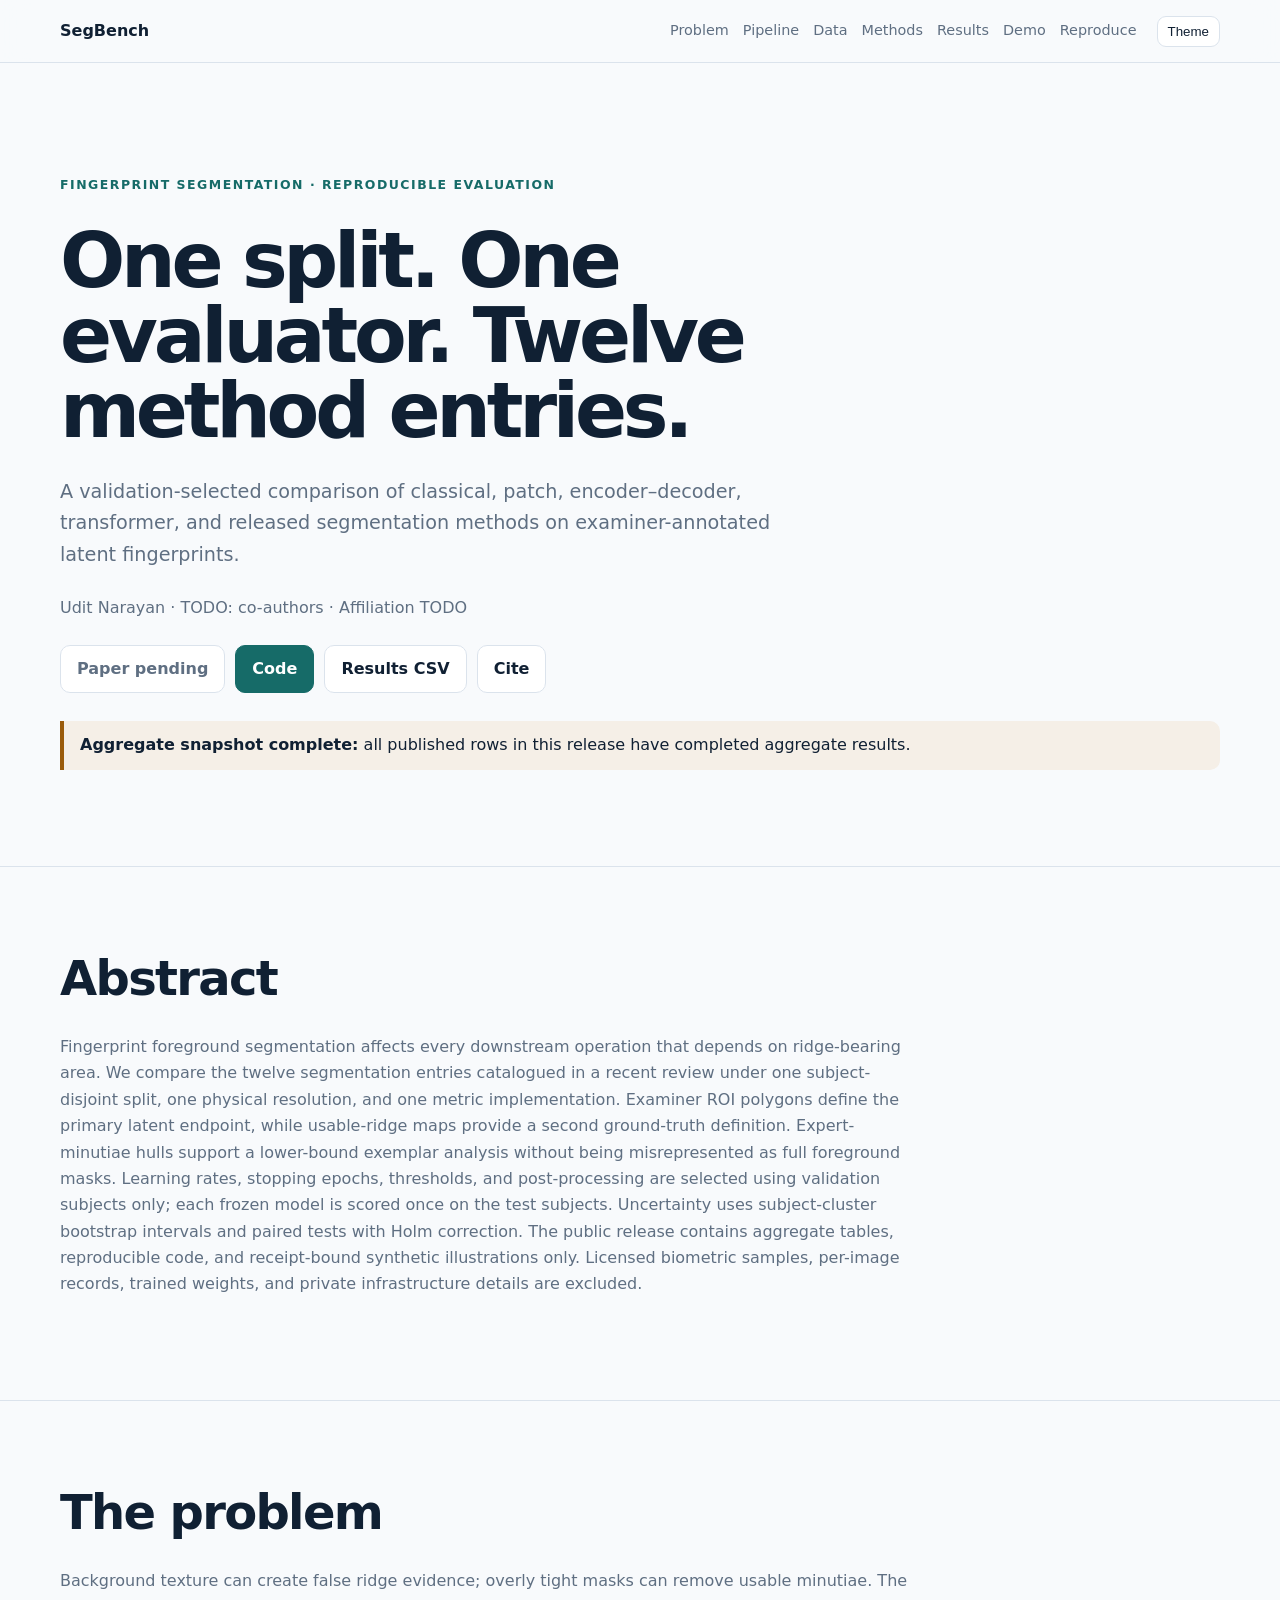
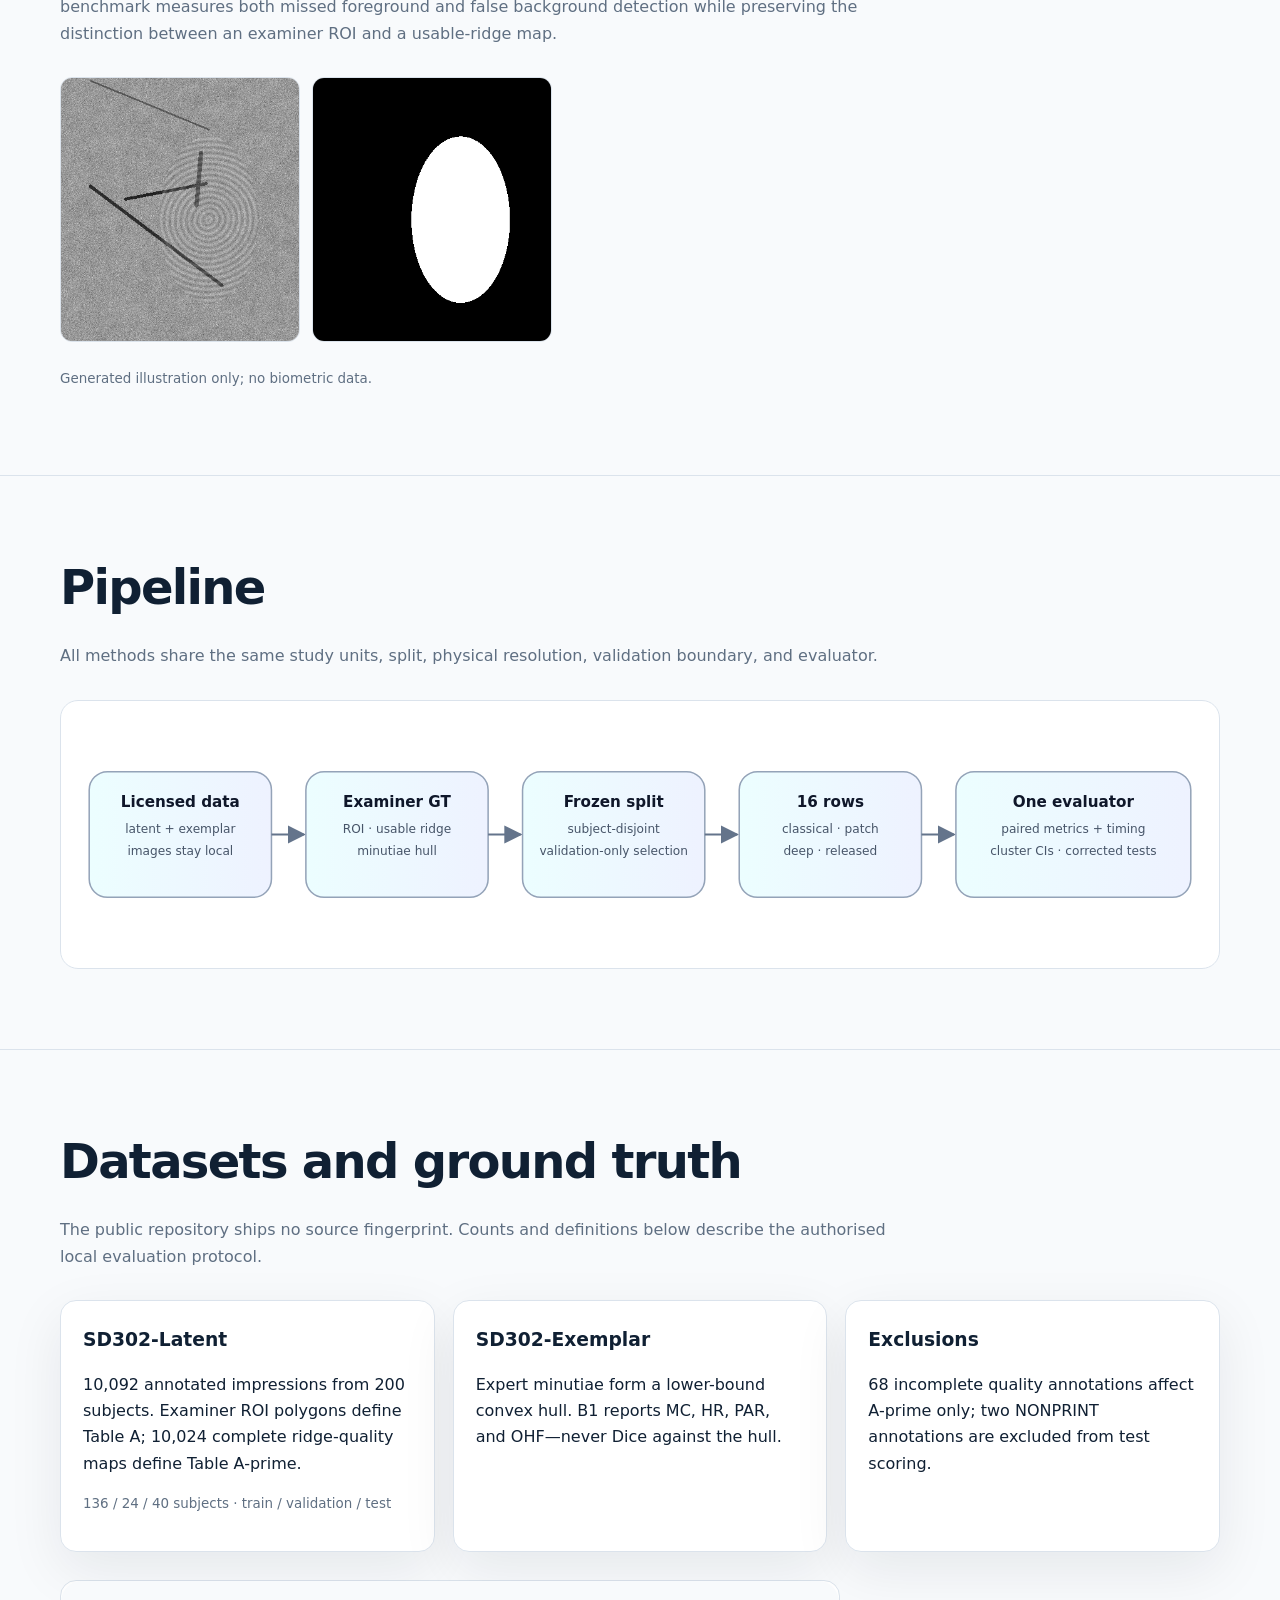
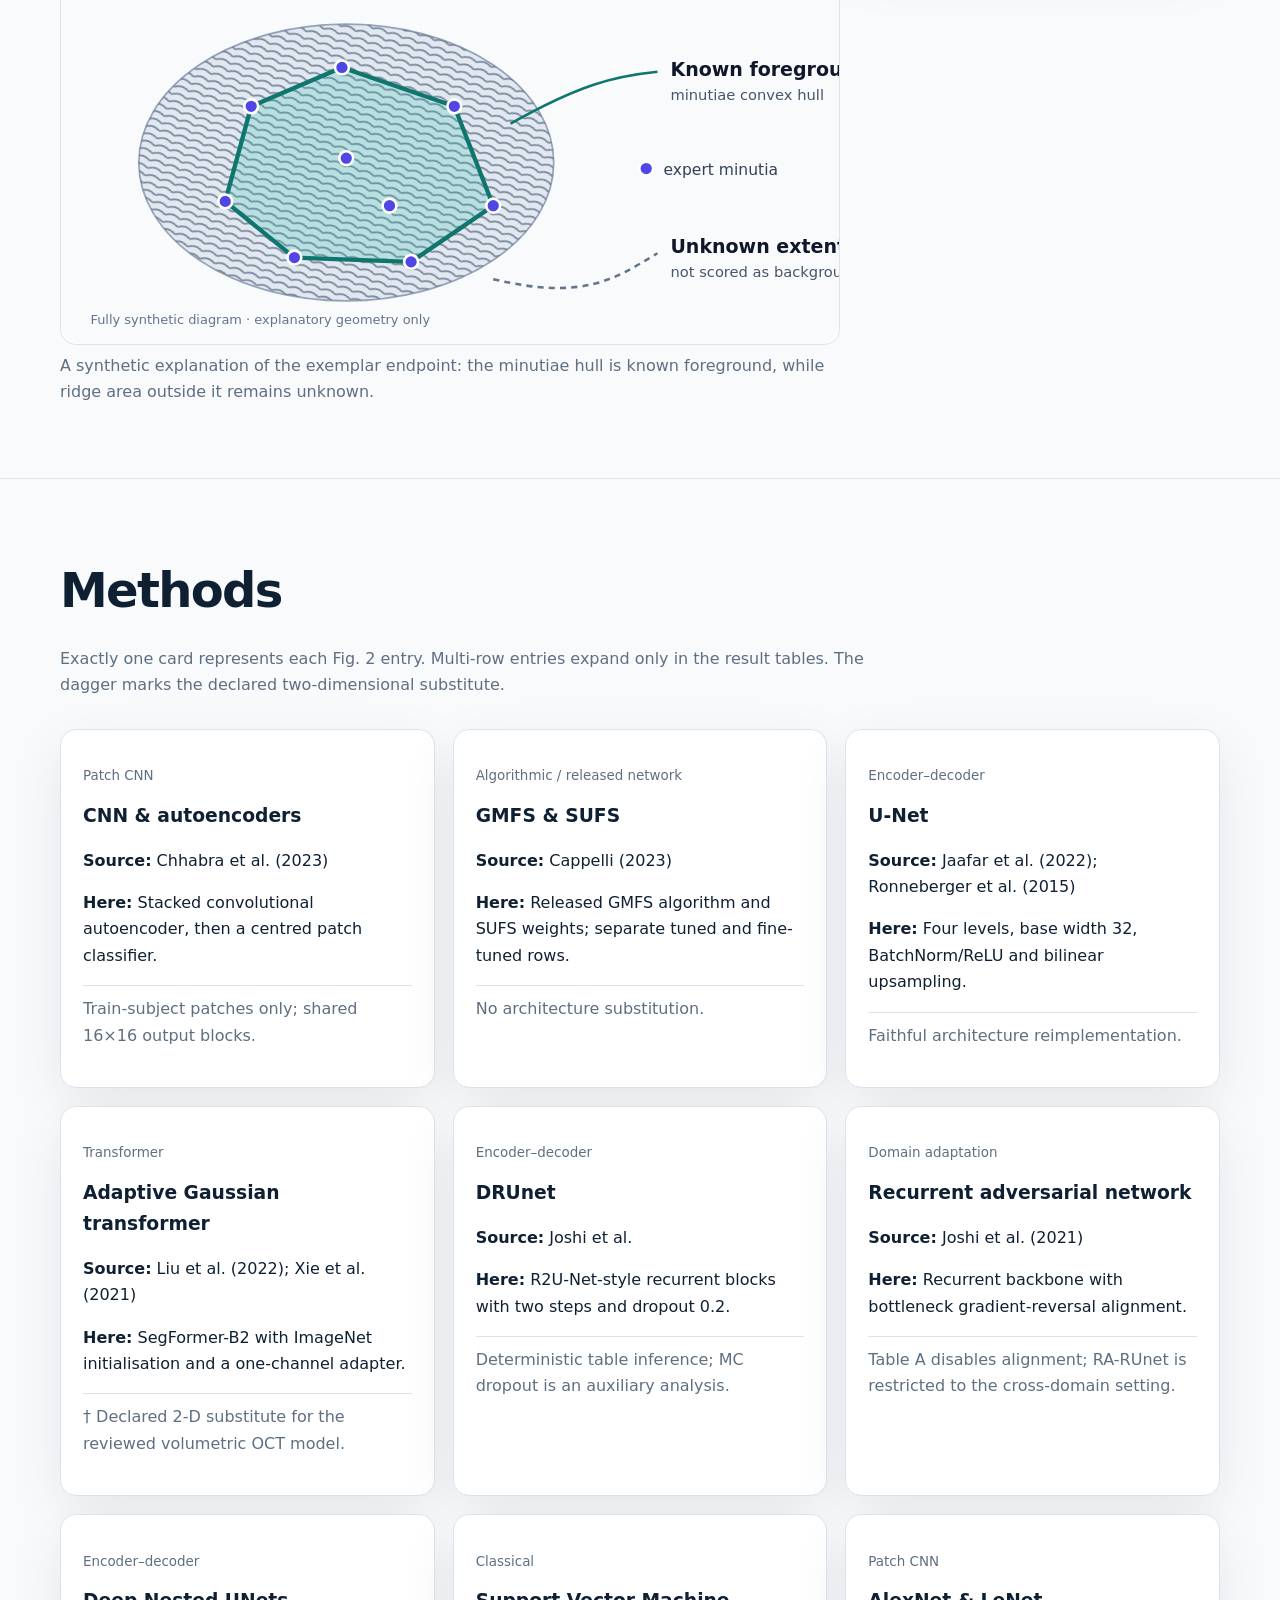
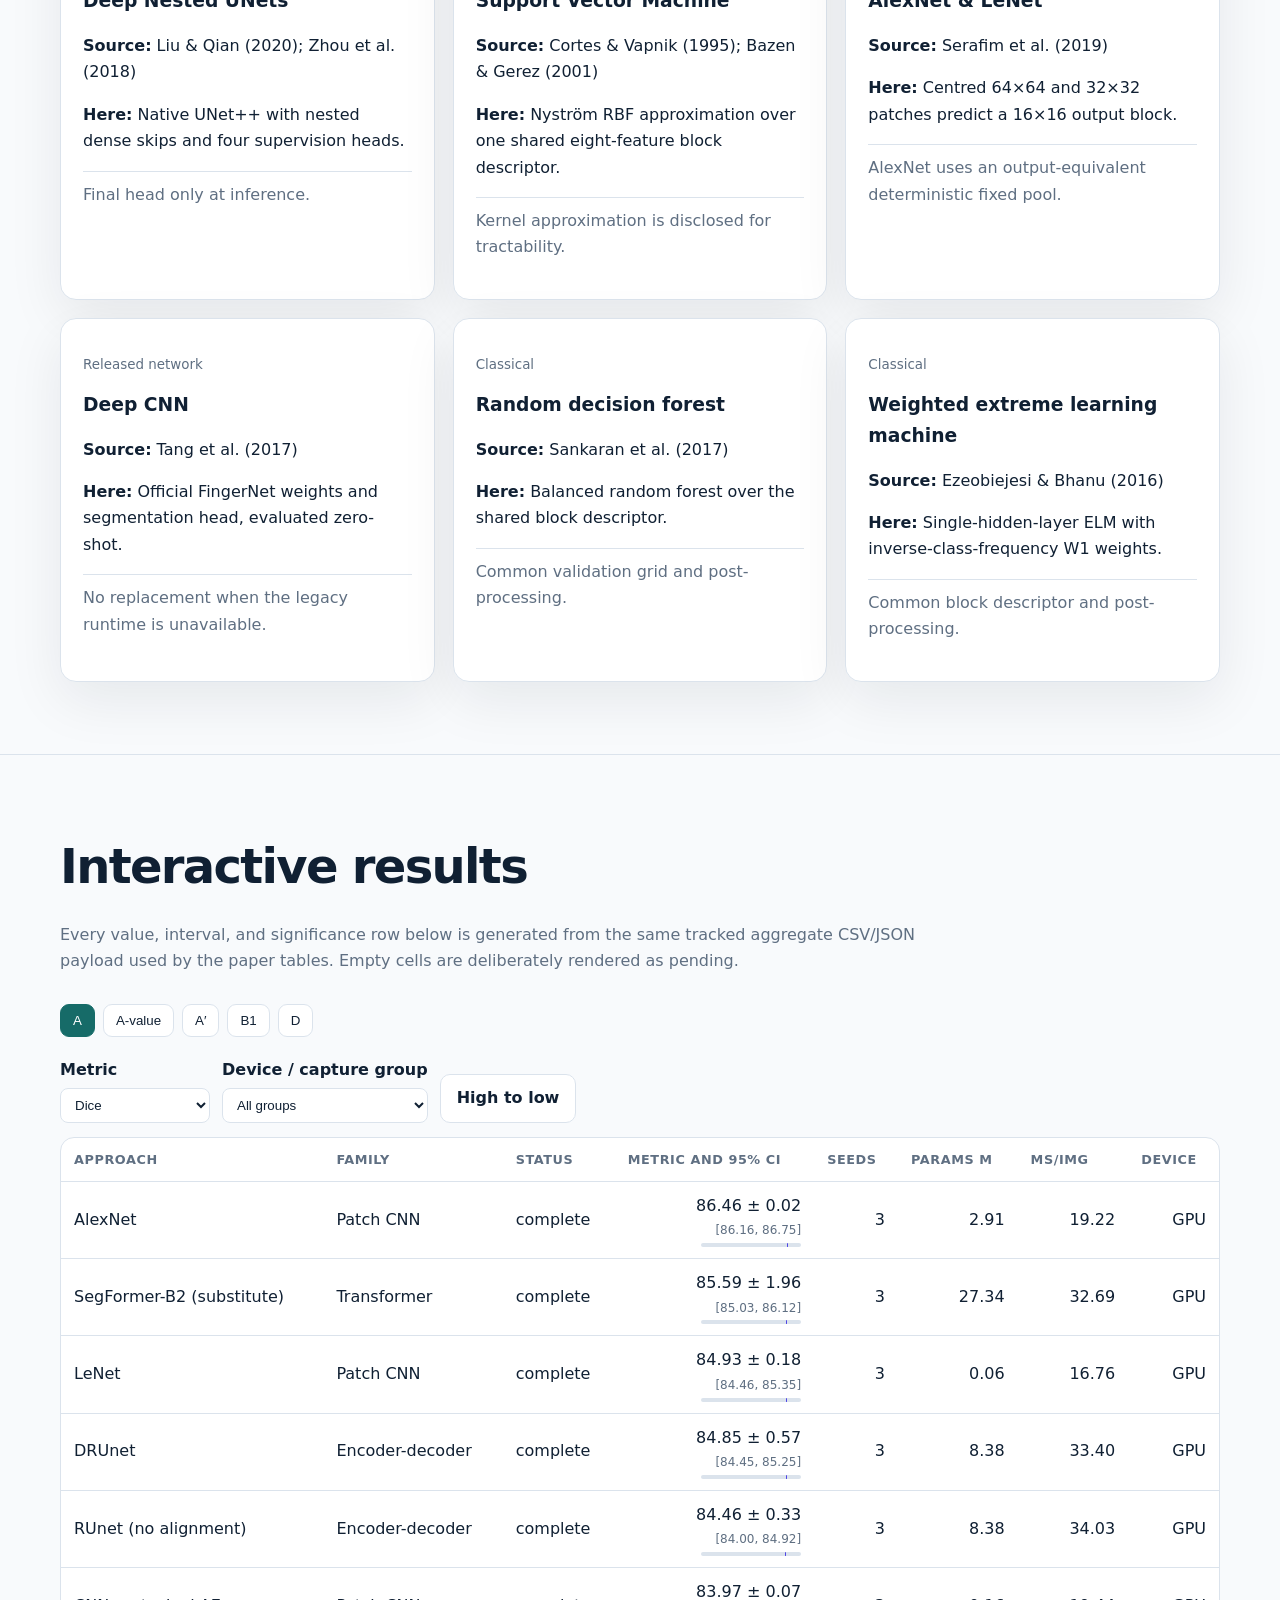
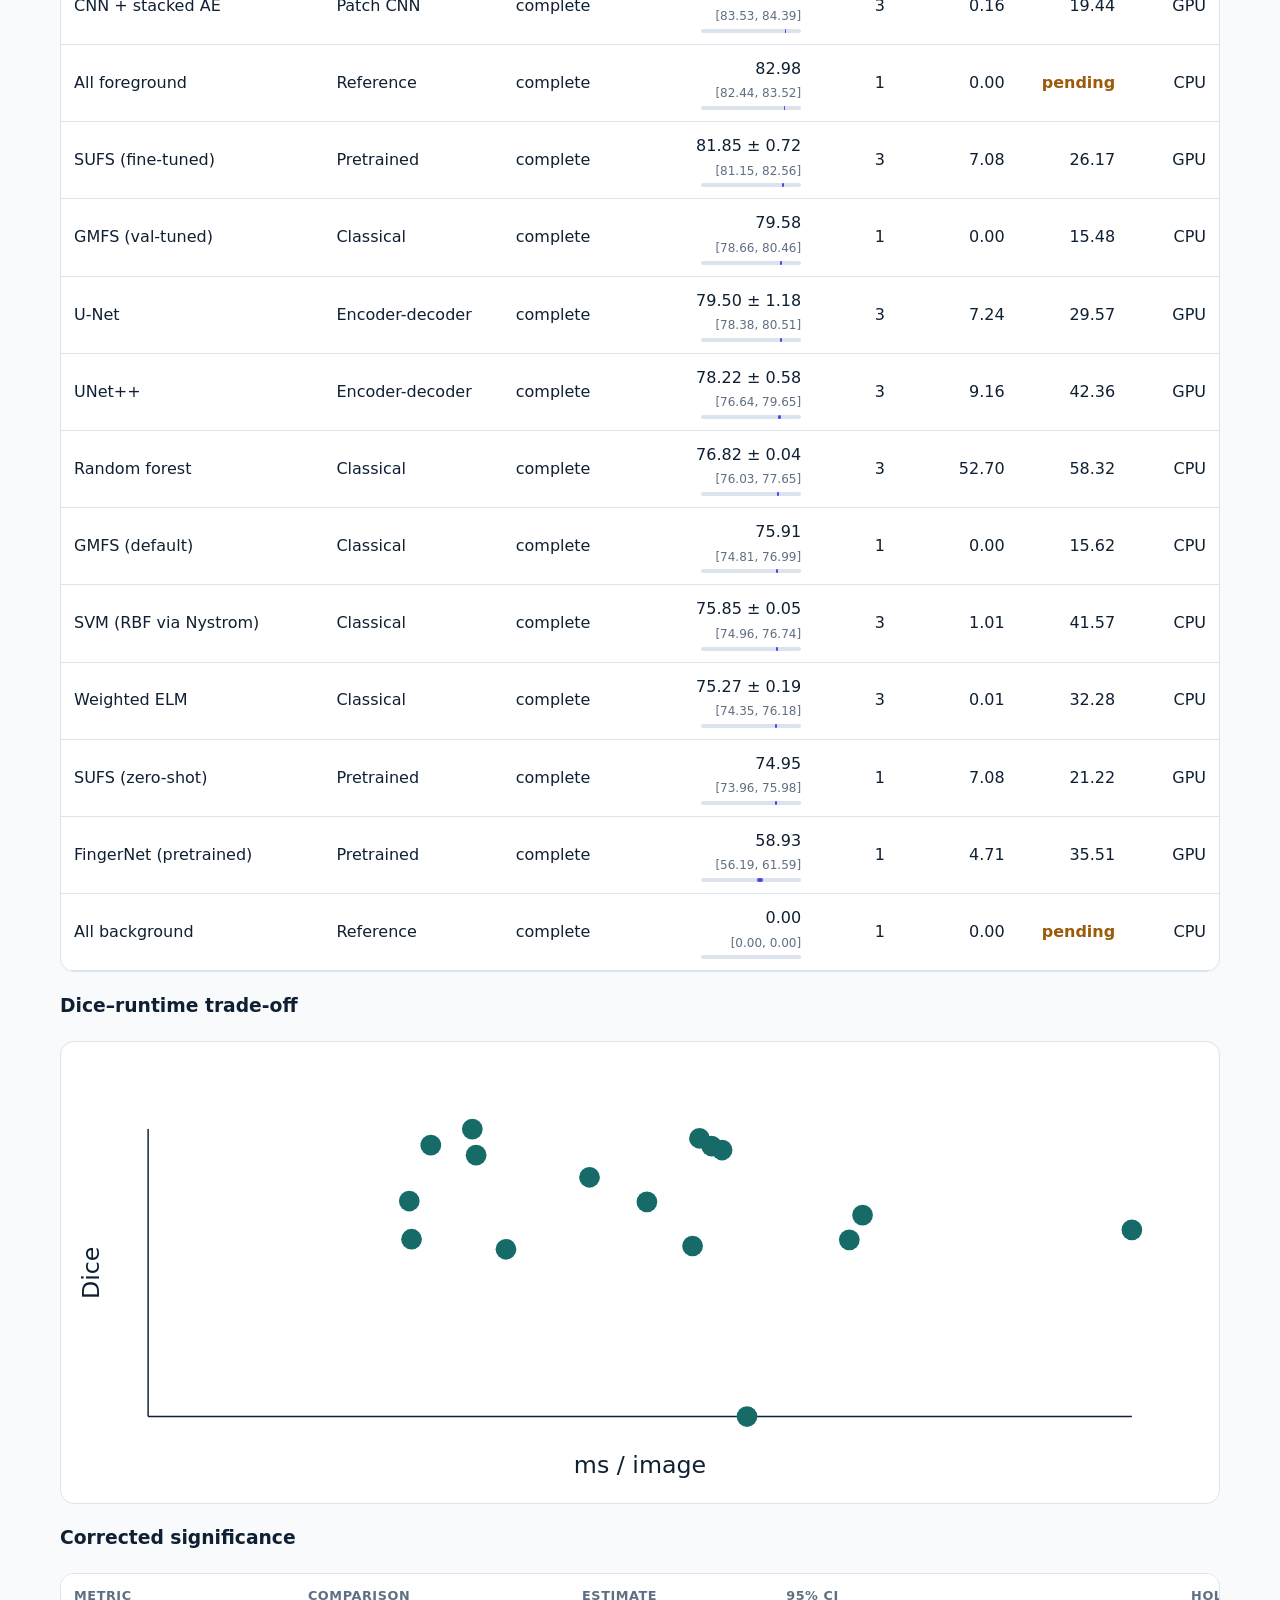
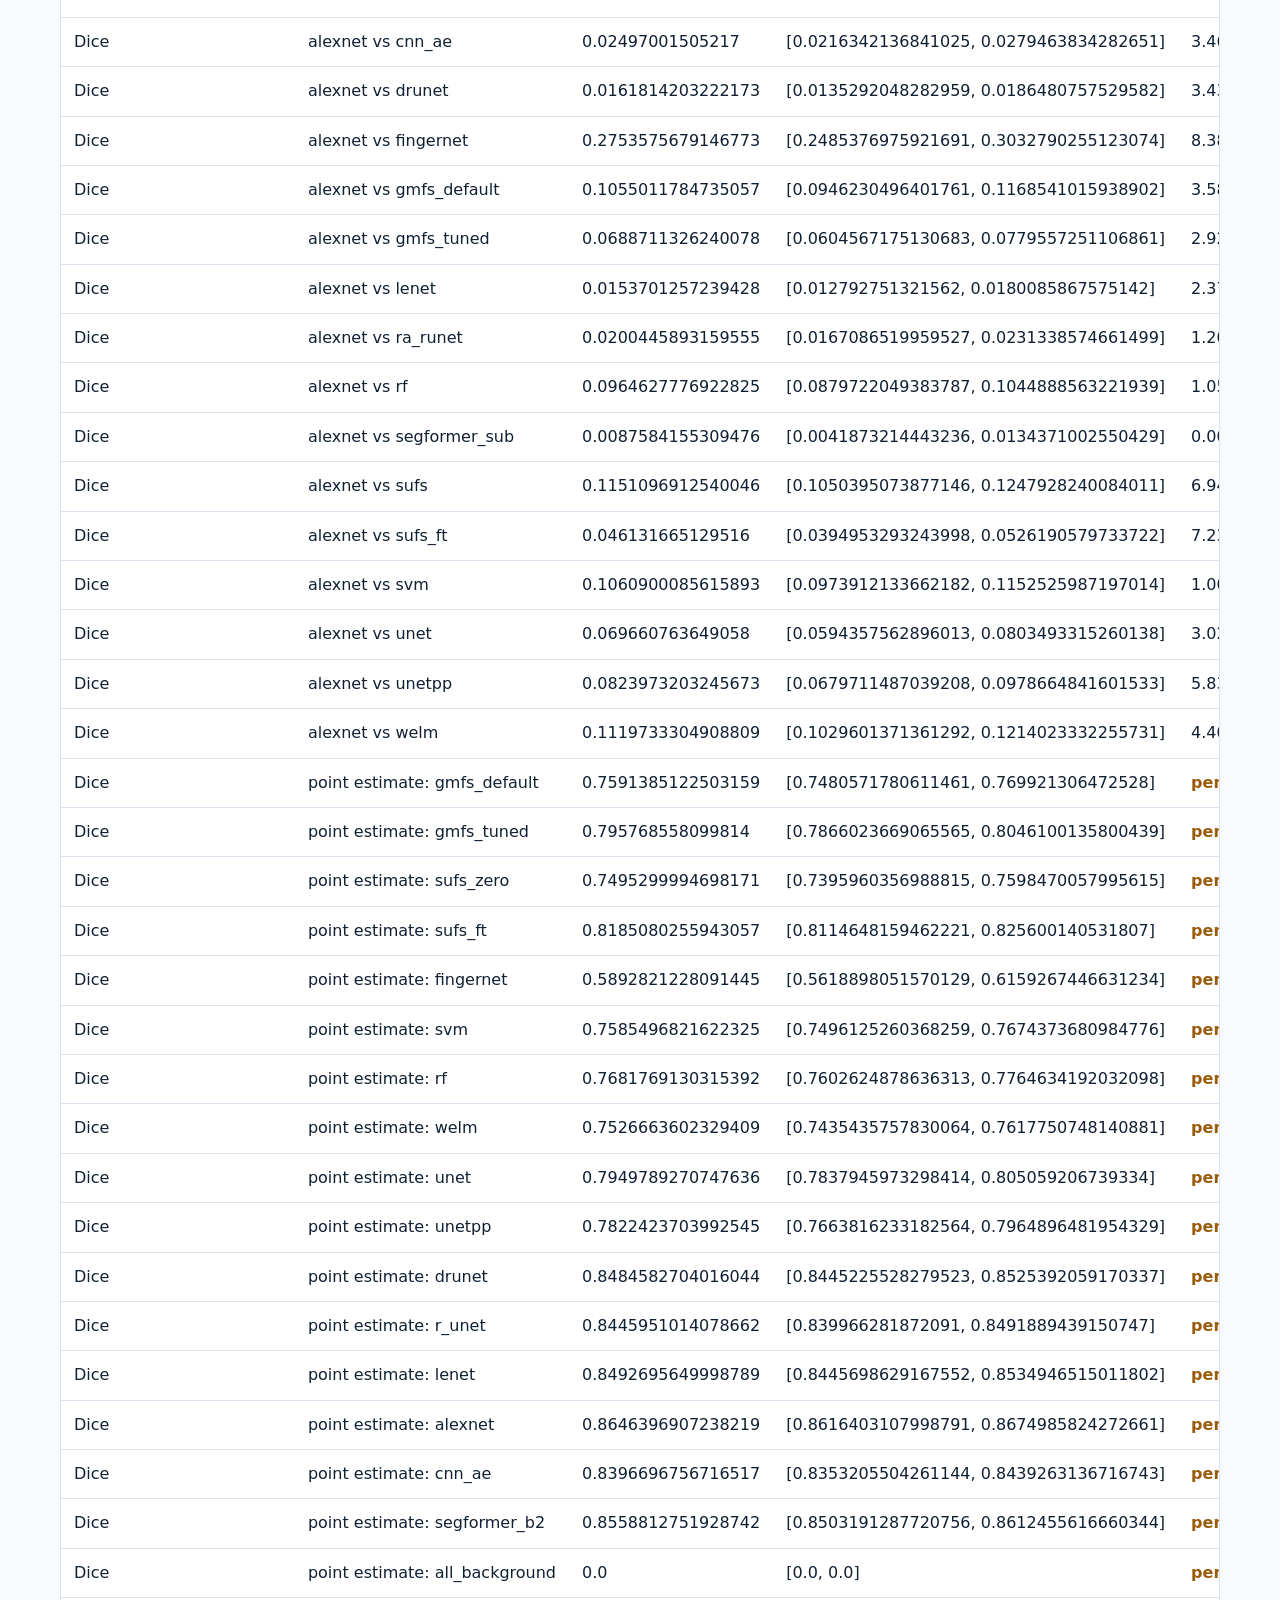
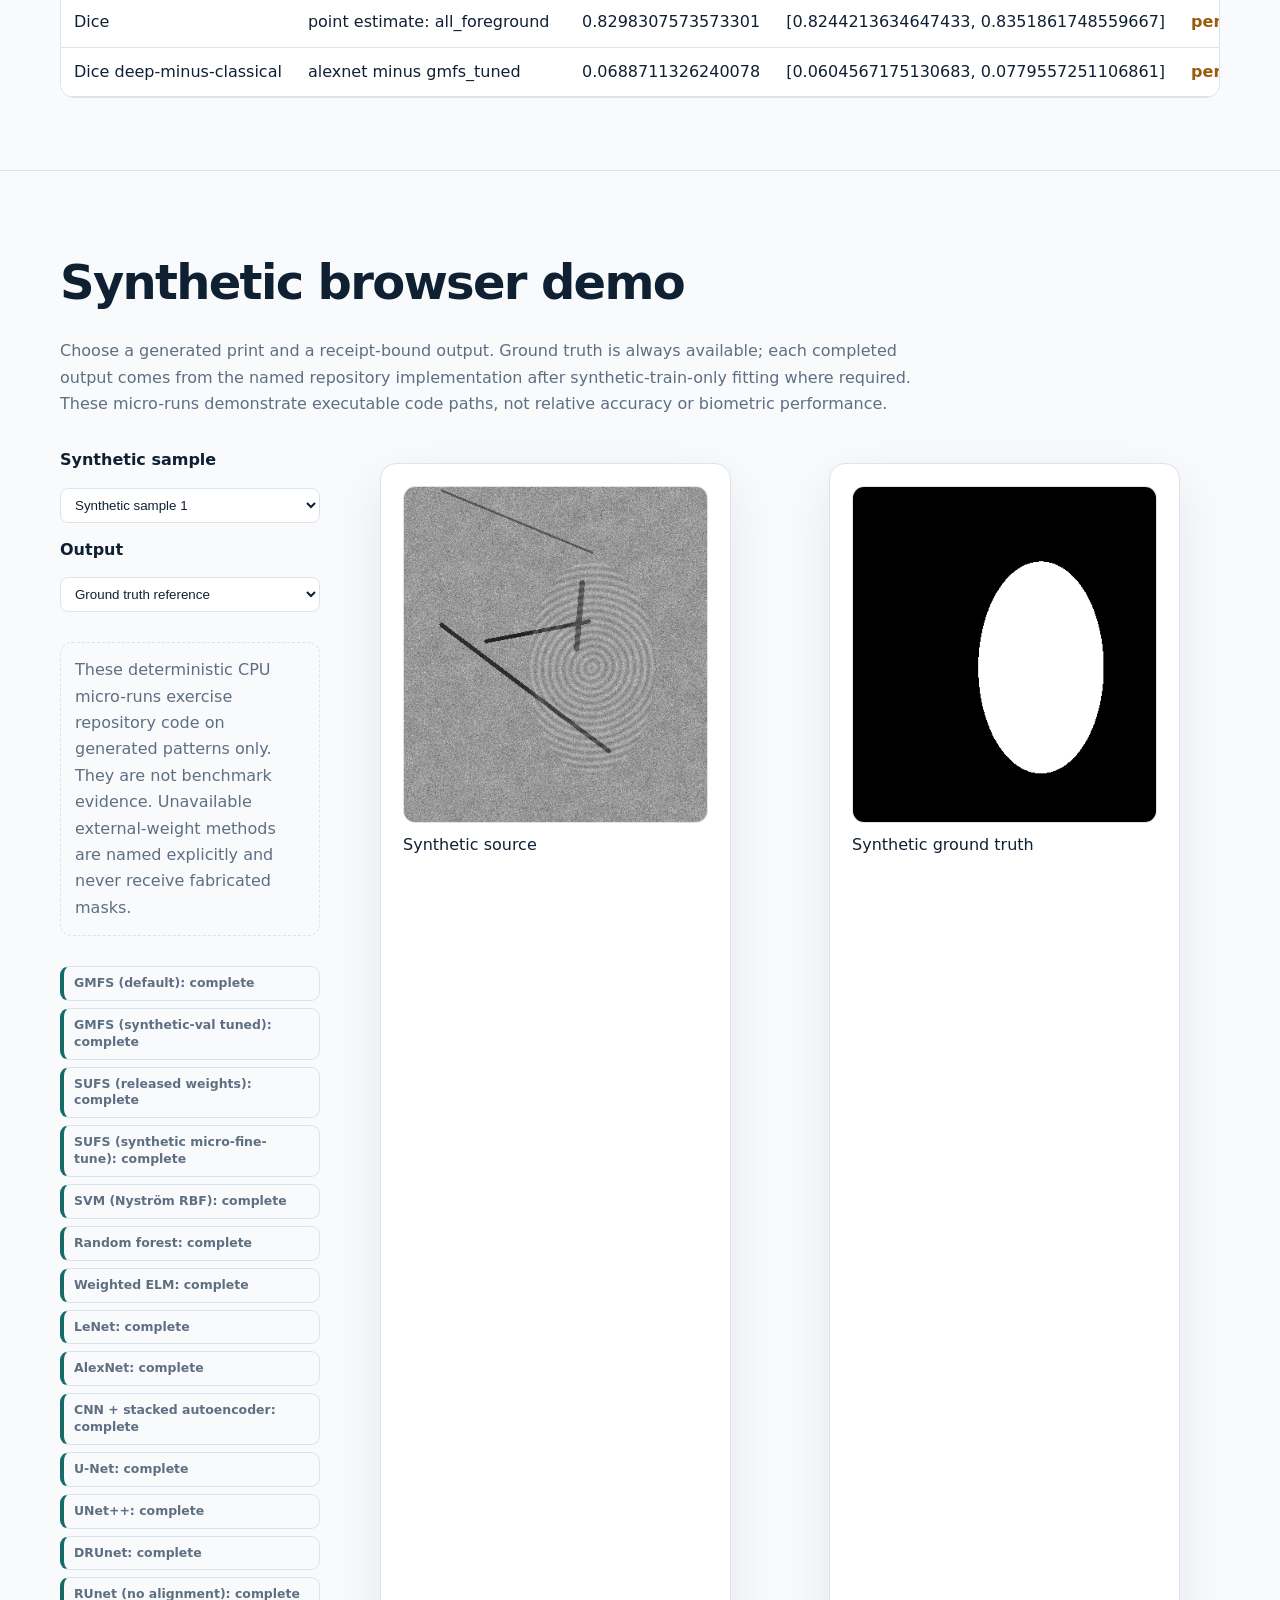
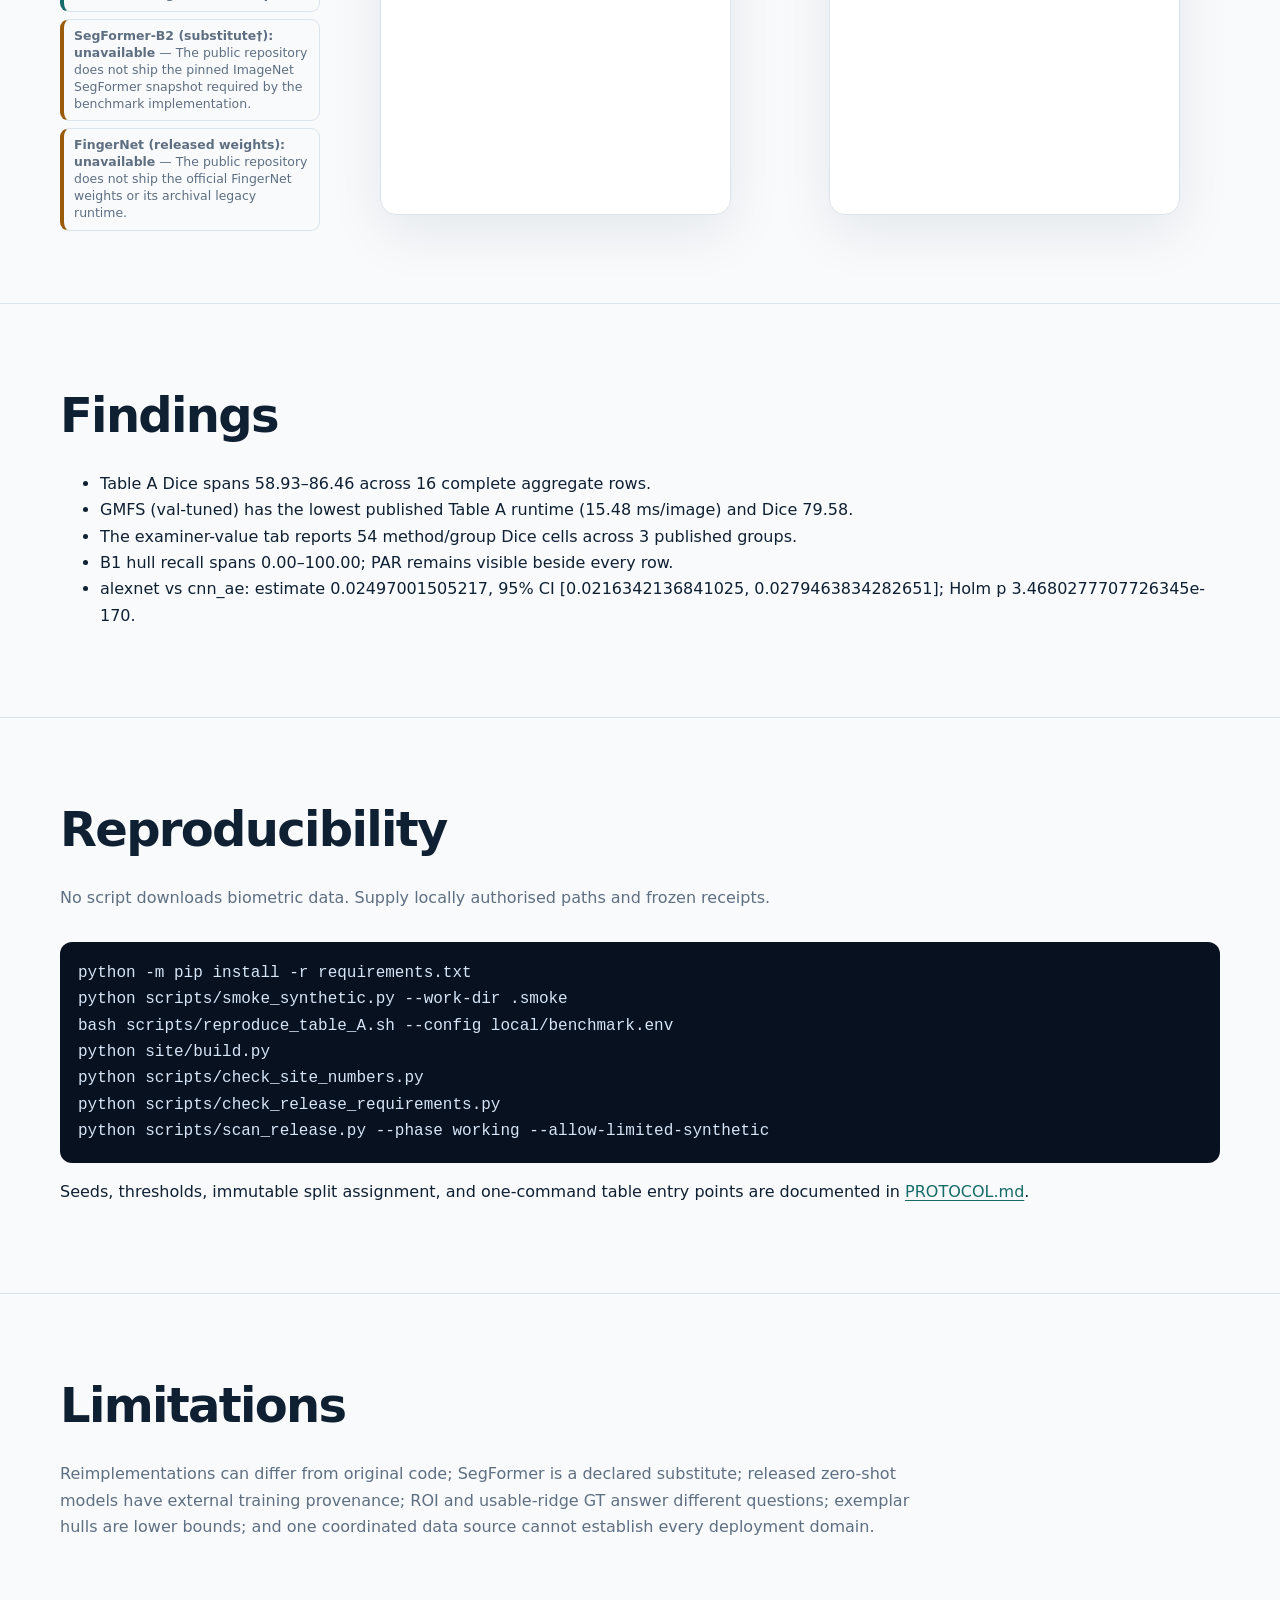
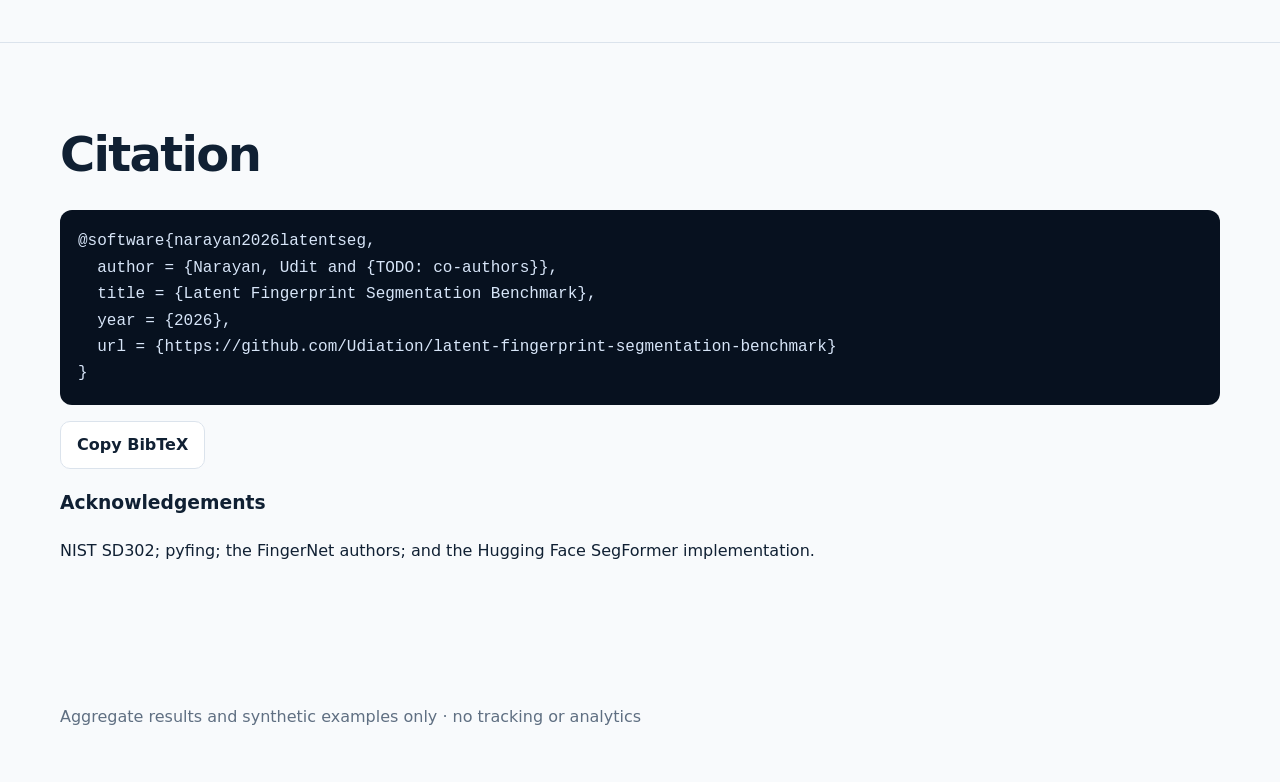
==== commit 5aa4db90: "Publish authenticated benchmark aggregates" ====
--- a/index.html
+++ b/index.html
@@ -1,7 +1,7 @@
 <!doctype html>
 <html lang="en"><head><meta charset="utf-8"><meta name="viewport" content="width=device-width,initial-scale=1"><meta name="segbench-public-safe" content="1"><title>Latent Fingerprint Segmentation Benchmark</title><meta name="description" content="A reproducible subject-disjoint benchmark of fingerprint foreground segmentation methods."><link rel="icon" href="assets/favicon.svg" type="image/svg+xml"><link rel="stylesheet" href="assets/style.css"></head>
 <body><header class="top"><nav class="wrap nav" aria-label="Main"><a class="brand" href="#top">SegBench</a><div class="nav-links"><a href="#problem">Problem</a><a href="#pipeline">Pipeline</a><a href="#datasets">Data</a><a href="#methods">Methods</a><a href="#results">Results</a><a href="#demo">Demo</a><a href="#reproduce">Reproduce</a></div><button id="theme-toggle" class="theme" aria-label="Toggle colour theme">Theme</button></nav></header>
-<main id="top"><section class="hero"><div class="wrap"><p class="eyebrow">Fingerprint segmentation · reproducible evaluation</p><h1>One split. One evaluator. Twelve method entries.</h1><p class="lede">A validation-selected comparison of classical, patch, encoder–decoder, transformer, and released segmentation methods on examiner-annotated latent fingerprints.</p><p class="authors">Udit Narayan · TODO: co-authors · Affiliation TODO</p><div class="buttons"><span class="button" aria-disabled="true">Paper pending</span><a class="button primary" href="https://github.com/Udiation/latent-fingerprint-segmentation-benchmark">Code</a><a class="button" href="assets/results/public_results.csv">Results CSV</a><a class="button" href="#citation">Cite</a></div><p class="status"><strong>v1.0 provisional snapshot:</strong> 107 aggregate rows are complete and 21 remain pending. Missing values are not inferred; v1.1 will refresh this page from the next authenticated aggregate bundle.</p></div></section>
+<main id="top"><section class="hero"><div class="wrap"><p class="eyebrow">Fingerprint segmentation · reproducible evaluation</p><h1>One split. One evaluator. Twelve method entries.</h1><p class="lede">A validation-selected comparison of classical, patch, encoder–decoder, transformer, and released segmentation methods on examiner-annotated latent fingerprints.</p><p class="authors">Udit Narayan · TODO: co-authors · Affiliation TODO</p><div class="buttons"><span class="button" aria-disabled="true">Paper pending</span><a class="button primary" href="https://github.com/Udiation/latent-fingerprint-segmentation-benchmark">Code</a><a class="button" href="assets/results/public_results.csv">Results CSV</a><a class="button" href="#citation">Cite</a></div><p class="status"><strong>Aggregate snapshot complete:</strong> all published rows in this release have completed aggregate results.</p></div></section>
 <section class="section" id="abstract"><div class="wrap"><h2>Abstract</h2><p class="section-intro">Fingerprint foreground segmentation affects every downstream operation that depends on ridge-bearing area. We compare the twelve segmentation entries catalogued in a recent review under one subject-disjoint split, one physical resolution, and one metric implementation. Examiner ROI polygons define the primary latent endpoint, while usable-ridge maps provide a second ground-truth definition. Expert-minutiae hulls support a lower-bound exemplar analysis without being misrepresented as full foreground masks. Learning rates, stopping epochs, thresholds, and post-processing are selected using validation subjects only; each frozen model is scored once on the test subjects. Uncertainty uses subject-cluster bootstrap intervals and paired tests with Holm correction. The public release contains aggregate tables, reproducible code, and receipt-bound synthetic illustrations only. Licensed biometric samples, per-image records, trained weights, and private infrastructure details are excluded.</p></div></section>
 <section id="problem" class="section"><div class="wrap"><h2>The problem</h2><p class="section-intro">Background texture can create false ridge evidence; overly tight masks can remove usable minutiae. The benchmark measures both missed foreground and false background detection while preserving the distinction between an examiner ROI and a usable-ridge map.</p><div class="synthetic-problem"><img src="assets/synthetic/source-1.png" alt="Generated ridge-pattern example"><img src="assets/synthetic/mask-1.png" alt="Generated foreground mask"><p class="meta">Generated illustration only; no biometric data.</p></div></div></section>
 <section id="pipeline" class="section"><div class="wrap"><h2>Pipeline</h2><p class="section-intro">All methods share the same study units, split, physical resolution, validation boundary, and evaluator.</p><img class="pipeline" src="assets/pipeline.svg" alt="Benchmark pipeline from licensed data through examiner GT, subject split, methods, evaluation and statistics"></div></section>
@@ -27,4 +27,4 @@
   year = {2026},
   url = {https://github.com/Udiation/latent-fingerprint-segmentation-benchmark}
 }</pre><button id="copy-cite" class="button">Copy BibTeX</button><h3>Acknowledgements</h3><p>NIST SD302; pyfing; the FingerNet authors; and the Hugging Face SegFormer implementation.</p></div></section></main><footer class="footer"><div class="wrap">Aggregate results and synthetic examples only · no tracking or analytics</div></footer>
-<script id="public-data" type="application/json">{"schema_version":1,"results":[{"table":"A","view":"overall","group":"overall","year":"2023","method":"gmfs_default","approach":"GMFS (default)","family":"Classical","training_data":"pretrained/none","comment":"released defaults","status":"complete","seeds_completed":"1","n_images":"2010","n_subjects":"","accuracy":"0.6909979677233568","accuracy_seed_std":"","error_rate":"0.3090020322766432","error_rate_seed_std":"","dice":"0.7591385122503159","dice_seed_std":"","jaccard":"0.626070786359659","jaccard_seed_std":"","miou":"0.4638440152081948","miou_seed_std":"","mdr":"0.250639248184978","mdr_seed_std":"","fdr":"0.4372129736162635","fdr_seed_std":"","mc":"","mc_seed_std":"","hr":"","hr_seed_std":"","par":"","par_seed_std":"","ohf":"","ohf_seed_std":"","params_m":"0.0","params_m_seed_std":"","ms_per_img":"15.617597262046084","ms_per_img_seed_std":"","device":"CPU","ci_lower":"","ci_upper":""},{"table":"A_value","view":"examiner_value","group":"VALUE","year":"2023","method":"gmfs_default","approach":"GMFS (default)","family":"Classical","training_data":"pretrained/none","comment":"released defaults","status":"complete","seeds_completed":"1","n_images":"743","n_subjects":"","accuracy":"0.6943532685297171","accuracy_seed_std":"","error_rate":"0.3056467314702829","error_rate_seed_std":"","dice":"0.7573732143796744","dice_seed_std":"","jaccard":"0.6219110520863378","jaccard_seed_std":"","miou":"0.4801037645417793","miou_seed_std":"","mdr":"0.2839835832862212","mdr_seed_std":"","fdr":"0.3516325548614452","fdr_seed_std":"","mc":"","mc_seed_std":"","hr":"","hr_seed_std":"","par":"","par_seed_std":"","ohf":"","ohf_seed_std":"","params_m":"0.0","params_m_seed_std":"","ms_per_img":"15.617597262046084","ms_per_img_seed_std":"","device":"CPU","ci_lower":"","ci_upper":""},{"table":"A_value","view":"examiner_value","group":"LIMITED","year":"2023","method":"gmfs_default","approach":"GMFS (default)","family":"Classical","training_data":"pretrained/none","comment":"released defaults","status":"complete","seeds_completed":"1","n_images":"336","n_subjects":"","accuracy":"0.6838359585440307","accuracy_seed_std":"","error_rate":"0.3161640414559692","error_rate_seed_std":"","dice":"0.7558804582919314","dice_seed_std":"","jaccard":"0.6214950440136753","jaccard_seed_std":"","miou":"0.4563364219731765","miou_seed_std":"","mdr":"0.247965295584506","mdr_seed_std":"","fdr":"0.462214780862944","fdr_seed_std":"","mc":"","mc_seed_std":"","hr":"","hr_seed_std":"","par":"","par_seed_std":"","ohf":"","ohf_seed_std":"","params_m":"0.0","params_m_seed_std":"","ms_per_img":"15.617597262046084","ms_per_img_seed_std":"","device":"CPU","ci_lower":"","ci_upper":""},{"table":"A_value","view":"examiner_value","group":"NOVALUE","year":"2023","method":"gmfs_default","approach":"GMFS (default)","family":"Classical","training_data":"pretrained/none","comment":"released defaults","status":"complete","seeds_completed":"1","n_images":"922","n_subjects":"","accuracy":"0.6903652097592698","accuracy_seed_std":"","error_rate":"0.3096347902407302","error_rate_seed_std":"","dice":"0.7610240383300987","dice_seed_std":"","jaccard":"0.6301706029917897","jaccard_seed_std":"","miou":"0.4533057412729609","miou_seed_std":"","mdr":"0.2263539837595405","mdr_seed_std":"","fdr":"0.4949096991017931","fdr_seed_std":"","mc":"","mc_seed_std":"","hr":"","hr_seed_std":"","par":"","par_seed_std":"","ohf":"","ohf_seed_std":"","params_m":"0.0","params_m_seed_std":"","ms_per_img":"15.617597262046084","ms_per_img_seed_std":"","device":"CPU","ci_lower":"","ci_upper":""},{"table":"A_value","view":"examiner_value","group":"MIXED","year":"2023","method":"gmfs_default","approach":"GMFS (default)","family":"Classical","training_data":"pretrained/none","comment":"released defaults","status":"complete","seeds_completed":"1","n_images":"9","n_subjects":"","accuracy":"0.7462034597251404","accuracy_seed_std":"","error_rate":"0.2537965402748596","error_rate_seed_std":"","dice":"0.8333460013996726","dice_seed_std":"","jaccard":"0.720304237304513","jaccard_seed_std":"","miou":"0.4813824752524727","miou_seed_std":"","mdr":"0.085597125272572","mdr_seed_std":"","fdr":"0.6896555133573371","fdr_seed_std":"","mc":"","mc_seed_std":"","hr":"","hr_seed_std":"","par":"","par_seed_std":"","ohf":"","ohf_seed_std":"","params_m":"0.0","params_m_seed_std":"","ms_per_img":"15.617597262046084","ms_per_img_seed_std":"","device":"CPU","ci_lower":"","ci_upper":""},{"table":"A_prime","view":"overall","group":"overall","year":"2023","method":"gmfs_default","approach":"GMFS (default)","family":"Classical","training_data":"pretrained/none","comment":"released defaults","status":"complete","seeds_completed":"1","n_images":"2009","n_subjects":"","accuracy":"0.7535902708273129","accuracy_seed_std":"","error_rate":"0.246409729172687","error_rate_seed_std":"","dice":"0.7965340044145707","dice_seed_std":"","jaccard":"0.6787019311162034","jaccard_seed_std":"","miou":"0.577705433869012","miou_seed_std":"","mdr":"0.1328660600094874","mdr_seed_std":"","fdr":"0.4130574463751152","fdr_seed_std":"","mc":"","mc_seed_std":"","hr":"","hr_seed_std":"","par":"","par_seed_std":"","ohf":"","ohf_seed_std":"","params_m":"0.0","params_m_seed_std":"","ms_per_img":"15.617597262046084","ms_per_img_seed_std":"","device":"CPU","ci_lower":"","ci_upper":""},{"table":"A","view":"overall","group":"overall","year":"2023","method":"gmfs_tuned","approach":"GMFS (val-tuned)","family":"Classical","training_data":"pretrained/none","comment":"four parameters selected on validation","status":"complete","seeds_completed":"1","n_images":"2010","n_subjects":"","accuracy":"0.7135508707743347","accuracy_seed_std":"","error_rate":"0.2864491292256654","error_rate_seed_std":"","dice":"0.795768558099814","dice_seed_std":"","jaccard":"0.6719146604373801","jaccard_seed_std":"","miou":"0.450747718673548","miou_seed_std":"","mdr":"0.1556042133645381","mdr_seed_std":"","fdr":"0.6092571038959417","fdr_seed_std":"","mc":"","mc_seed_std":"","hr":"","hr_seed_std":"","par":"","par_seed_std":"","ohf":"","ohf_seed_std":"","params_m":"0.0","params_m_seed_std":"","ms_per_img":"15.48309818104799","ms_per_img_seed_std":"","device":"CPU","ci_lower":"","ci_upper":""},{"table":"A_value","view":"examiner_value","group":"VALUE","year":"2023","method":"gmfs_tuned","approach":"GMFS (val-tuned)","family":"Classical","training_data":"pretrained/none","comment":"four parameters selected on validation","status":"complete","seeds_completed":"1","n_images":"743","n_subjects":"","accuracy":"0.7120819565700376","accuracy_seed_std":"","error_rate":"0.2879180434299625","error_rate_seed_std":"","dice":"0.7885957251082837","dice_seed_std":"","jaccard":"0.6617501495234503","jaccard_seed_std":"","miou":"0.466202374039084","miou_seed_std":"","mdr":"0.1966182682515813","mdr_seed_std":"","fdr":"0.5169778024498534","fdr_seed_std":"","mc":"","mc_seed_std":"","hr":"","hr_seed_std":"","par":"","par_seed_std":"","ohf":"","ohf_seed_std":"","params_m":"0.0","params_m_seed_std":"","ms_per_img":"15.48309818104799","ms_per_img_seed_std":"","device":"CPU","ci_lower":"","ci_upper":""},{"table":"A_value","view":"examiner_value","group":"LIMITED","year":"2023","method":"gmfs_tuned","approach":"GMFS (val-tuned)","family":"Classical","training_data":"pretrained/none","comment":"four parameters selected on validation","status":"complete","seeds_completed":"1","n_images":"336","n_subjects":"","accuracy":"0.7071523796087147","accuracy_seed_std":"","error_rate":"0.2928476203912852","error_rate_seed_std":"","dice":"0.7931199366669566","dice_seed_std":"","jaccard":"0.667523274803295","jaccard_seed_std":"","miou":"0.4422630217319741","miou_seed_std":"","mdr":"0.1525697203460727","mdr_seed_std":"","fdr":"0.6341790246435126","fdr_seed_std":"","mc":"","mc_seed_std":"","hr":"","hr_seed_std":"","par":"","par_seed_std":"","ohf":"","ohf_seed_std":"","params_m":"0.0","params_m_seed_std":"","ms_per_img":"15.48309818104799","ms_per_img_seed_std":"","device":"CPU","ci_lower":"","ci_upper":""},{"table":"A_value","view":"examiner_value","group":"NOVALUE","year":"2023","method":"gmfs_tuned","approach":"GMFS (val-tuned)","family":"Classical","training_data":"pretrained/none","comment":"four parameters selected on validation","status":"complete","seeds_completed":"1","n_images":"922","n_subjects":"","accuracy":"0.7167947610967593","accuracy_seed_std":"","error_rate":"0.2832052389032406","error_rate_seed_std":"","dice":"0.8021052407968762","dice_seed_std":"","jaccard":"0.6811890080966714","jaccard_seed_std":"","miou":"0.4415961794868111","miou_seed_std":"","mdr":"0.1247497798348347","mdr_seed_std":"","fdr":"0.6726089558625997","fdr_seed_std":"","mc":"","mc_seed_std":"","hr":"","hr_seed_std":"","par":"","par_seed_std":"","ohf":"","ohf_seed_std":"","params_m":"0.0","params_m_seed_std":"","ms_per_img":"15.48309818104799","ms_per_img_seed_std":"","device":"CPU","ci_lower":"","ci_upper":""},{"table":"A_value","view":"examiner_value","group":"MIXED","year":"2023","method":"gmfs_tuned","approach":"GMFS (val-tuned)","family":"Classical","training_data":"pretrained/none","comment":"four parameters selected on validation","status":"complete","seeds_completed":"1","n_images":"9","n_subjects":"","accuracy":"0.741376360570476","accuracy_seed_std":"","error_rate":"0.2586236394295239","error_rate_seed_std":"","dice":"0.8376496989282062","dice_seed_std":"","jaccard":"0.724891176019148","jaccard_seed_std":"","miou":"0.4291664260010016","miou_seed_std":"","mdr":"0.0438191675332011","mdr_seed_std":"","fdr":"0.8412678030482417","fdr_seed_std":"","mc":"","mc_seed_std":"","hr":"","hr_seed_std":"","par":"","par_seed_std":"","ohf":"","ohf_seed_std":"","params_m":"0.0","params_m_seed_std":"","ms_per_img":"15.48309818104799","ms_per_img_seed_std":"","device":"CPU","ci_lower":"","ci_upper":""},{"table":"A_prime","view":"overall","group":"overall","year":"2023","method":"gmfs_tuned","approach":"GMFS (val-tuned)","family":"Classical","training_data":"pretrained/none","comment":"four parameters selected on validation","status":"complete","seeds_completed":"1","n_images":"2009","n_subjects":"","accuracy":"0.7130826921143396","accuracy_seed_std":"","error_rate":"0.2869173078856604","error_rate_seed_std":"","dice":"0.7835522484440209","dice_seed_std":"","jaccard":"0.6611154575795055","jaccard_seed_std":"","miou":"0.5075911063184604","miou_seed_std":"","mdr":"0.0680343903299995","mdr_seed_std":"","fdr":"0.5898485411954494","fdr_seed_std":"","mc":"","mc_seed_std":"","hr":"","hr_seed_std":"","par":"","par_seed_std":"","ohf":"","ohf_seed_std":"","params_m":"0.0","params_m_seed_std":"","ms_per_img":"15.48309818104799","ms_per_img_seed_std":"","device":"CPU","ci_lower":"","ci_upper":""},{"table":"A","view":"overall","group":"overall","year":"2023","method":"sufs_zero","approach":"SUFS (zero-shot)","family":"Pretrained","training_data":"External live-scan data (original authors)","comment":"Released PyFing weights; zero-shot","status":"complete","seeds_completed":"1","n_images":"2010","n_subjects":"","accuracy":"0.6861733599729483","accuracy_seed_std":"","error_rate":"0.3138266400270517","error_rate_seed_std":"","dice":"0.7495299994698171","dice_seed_std":"","jaccard":"0.617042125344963","jaccard_seed_std":"","miou":"0.4714521290880808","miou_seed_std":"","mdr":"0.2700376263440395","mdr_seed_std":"","fdr":"0.3913007512963428","fdr_seed_std":"","mc":"","mc_seed_std":"","hr":"","hr_seed_std":"","par":"","par_seed_std":"","ohf":"","ohf_seed_std":"","params_m":"7.083793","params_m_seed_std":"","ms_per_img":"21.21511639897429","ms_per_img_seed_std":"","device":"GPU","ci_lower":"","ci_upper":""},{"table":"A_value","view":"examiner_value","group":"VALUE","year":"2023","method":"sufs_zero","approach":"SUFS (zero-shot)","family":"Pretrained","training_data":"External live-scan data (original authors)","comment":"Released PyFing weights; zero-shot","status":"complete","seeds_completed":"1","n_images":"743","n_subjects":"","accuracy":"0.6869383218712393","accuracy_seed_std":"","error_rate":"0.3130616781287607","error_rate_seed_std":"","dice":"0.749641366046716","dice_seed_std":"","jaccard":"0.6138159164152184","jaccard_seed_std":"","miou":"0.4810953484415878","miou_seed_std":"","mdr":"0.2962460842357874","mdr_seed_std":"","fdr":"0.3300198465299234","fdr_seed_std":"","mc":"","mc_seed_std":"","hr":"","hr_seed_std":"","par":"","par_seed_std":"","ohf":"","ohf_seed_std":"","params_m":"7.083793","params_m_seed_std":"","ms_per_img":"21.21511639897429","ms_per_img_seed_std":"","device":"GPU","ci_lower":"","ci_upper":""},{"table":"A_value","view":"examiner_value","group":"LIMITED","year":"2023","method":"sufs_zero","approach":"SUFS (zero-shot)","family":"Pretrained","training_data":"External live-scan data (original authors)","comment":"Released PyFing weights; zero-shot","status":"complete","seeds_completed":"1","n_images":"336","n_subjects":"","accuracy":"0.6808595961256058","accuracy_seed_std":"","error_rate":"0.3191404038743943","error_rate_seed_std":"","dice":"0.7505034022004593","dice_seed_std":"","jaccard":"0.6162305777163538","jaccard_seed_std":"","miou":"0.4631959661851484","miou_seed_std":"","mdr":"0.2588668531564281","mdr_seed_std":"","fdr":"0.4282962497974016","fdr_seed_std":"","mc":"","mc_seed_std":"","hr":"","hr_seed_std":"","par":"","par_seed_std":"","ohf":"","ohf_seed_std":"","params_m":"7.083793","params_m_seed_std":"","ms_per_img":"21.21511639897429","ms_per_img_seed_std":"","device":"GPU","ci_lower":"","ci_upper":""},{"table":"A_value","view":"examiner_value","group":"NOVALUE","year":"2023","method":"sufs_zero","approach":"SUFS (zero-shot)","family":"Pretrained","training_data":"External live-scan data (original authors)","comment":"Released PyFing weights; zero-shot","status":"complete","seeds_completed":"1","n_images":"922","n_subjects":"","accuracy":"0.6873215353389128","accuracy_seed_std":"","error_rate":"0.3126784646610872","error_rate_seed_std":"","dice":"0.7486858897763597","dice_seed_std":"","jaccard":"0.6195379829242331","jaccard_seed_std":"","miou":"0.466719094372918","miou_seed_std":"","mdr":"0.253786312635178","mdr_seed_std":"","fdr":"0.4260387306236593","fdr_seed_std":"","mc":"","mc_seed_std":"","hr":"","hr_seed_std":"","par":"","par_seed_std":"","ohf":"","ohf_seed_std":"","params_m":"7.083793","params_m_seed_std":"","ms_per_img":"21.21511639897429","ms_per_img_seed_std":"","device":"GPU","ci_lower":"","ci_upper":""},{"table":"A_value","view":"examiner_value","group":"MIXED","year":"2023","method":"sufs_zero","approach":"SUFS (zero-shot)","family":"Pretrained","training_data":"External live-scan data (original authors)","comment":"Released PyFing weights; zero-shot","status":"complete","seeds_completed":"1","n_images":"9","n_subjects":"","accuracy":"0.7037778349571371","accuracy_seed_std":"","error_rate":"0.2962221650428628","error_rate_seed_std":"","dice":"0.7904700498293955","dice_seed_std":"","jaccard":"0.6579946308922962","jaccard_seed_std":"","miou":"0.4684539916558429","miou_seed_std":"","mdr":"0.1882828282372518","mdr_seed_std":"","fdr":"0.5321232899706239","fdr_seed_std":"","mc":"","mc_seed_std":"","hr":"","hr_seed_std":"","par":"","par_seed_std":"","ohf":"","ohf_seed_std":"","params_m":"7.083793","params_m_seed_std":"","ms_per_img":"21.21511639897429","ms_per_img_seed_std":"","device":"GPU","ci_lower":"","ci_upper":""},{"table":"A_prime","view":"overall","group":"overall","year":"2023","method":"sufs_zero","approach":"SUFS (zero-shot)","family":"Pretrained","training_data":"External live-scan data (original authors)","comment":"Released PyFing weights; zero-shot","status":"complete","seeds_completed":"1","n_images":"2009","n_subjects":"","accuracy":"0.7613234579658569","accuracy_seed_std":"","error_rate":"0.238676542034143","error_rate_seed_std":"","dice":"0.7898362718504135","dice_seed_std":"","jaccard":"0.6720354788052939","jaccard_seed_std":"","miou":"0.5882095585832059","miou_seed_std":"","mdr":"0.1492098735633718","mdr_seed_std":"","fdr":"0.3808751983435546","fdr_seed_std":"","mc":"","mc_seed_std":"","hr":"","hr_seed_std":"","par":"","par_seed_std":"","ohf":"","ohf_seed_std":"","params_m":"7.083793","params_m_seed_std":"","ms_per_img":"21.21511639897429","ms_per_img_seed_std":"","device":"GPU","ci_lower":"","ci_upper":""},{"table":"A","view":"overall","group":"overall","year":"2023","method":"sufs_ft","approach":"SUFS (fine-tuned)","family":"Pretrained","training_data":"SD302-Latent train split","comment":"Released SUFS weights fine-tuned; LR and threshold selected on validation only","status":"complete","seeds_completed":"3","n_images":"2010","n_subjects":"","accuracy":"0.734550137399074","accuracy_seed_std":"0.013881197823056792","error_rate":"0.2654498626009259","error_rate_seed_std":"0.013881197823056792","dice":"0.8185080255943058","dice_seed_std":"0.007197627959678608","jaccard":"0.709145828436204","jaccard_seed_std":"0.007560139968556303","miou":"0.44723865150830494","miou_seed_std":"0.03891940130799246","mdr":"0.0770529451679699","mdr_seed_std":"0.015692341371710824","fdr":"0.7433712483625531","fdr_seed_std":"0.10306593866616737","mc":"","mc_seed_std":"","hr":"","hr_seed_std":"","par":"","par_seed_std":"","ohf":"","ohf_seed_std":"","params_m":"7.083793","params_m_seed_std":"0.0","ms_per_img":"26.1677869146143","ms_per_img_seed_std":"0.1387975822152461","device":"GPU","ci_lower":"","ci_upper":""},{"table":"A_value","view":"examiner_value","group":"VALUE","year":"2023","method":"sufs_ft","approach":"SUFS (fine-tuned)","family":"Pretrained","training_data":"SD302-Latent train split","comment":"Released SUFS weights fine-tuned; LR and threshold selected on validation only","status":"complete","seeds_completed":"3","n_images":"743","n_subjects":"","accuracy":"0.7574088281911914","accuracy_seed_std":"0.015405513991879238","error_rate":"0.24259117180880865","error_rate_seed_std":"0.015405513991879219","dice":"0.8447238050474554","dice_seed_std":"0.007504262044820997","jaccard":"0.7398179007808515","jaccard_seed_std":"0.009884249556654852","miou":"0.4653427997111809","miou_seed_std":"0.044781907773689046","mdr":"0.0414561769012819","mdr_seed_std":"0.015827432952683417","fdr":"0.7590878971879321","fdr_seed_std":"0.10833315610700985","mc":"","mc_seed_std":"","hr":"","hr_seed_std":"","par":"","par_seed_std":"","ohf":"","ohf_seed_std":"","params_m":"7.083793","params_m_seed_std":"0.0","ms_per_img":"26.1677869146143","ms_per_img_seed_std":"0.1387975822152461","device":"GPU","ci_lower":"","ci_upper":""},{"table":"A_value","view":"examiner_value","group":"LIMITED","year":"2023","method":"sufs_ft","approach":"SUFS (fine-tuned)","family":"Pretrained","training_data":"SD302-Latent train split","comment":"Released SUFS weights fine-tuned; LR and threshold selected on validation only","status":"complete","seeds_completed":"3","n_images":"336","n_subjects":"","accuracy":"0.7322343694817834","accuracy_seed_std":"0.010629563975600314","error_rate":"0.2677656305182165","error_rate_seed_std":"0.01062956397560039","dice":"0.8235861489152129","dice_seed_std":"0.0050537632407716224","jaccard":"0.7116054923626468","jaccard_seed_std":"0.006186171610892725","miou":"0.4439054272847602","miou_seed_std":"0.034951442720503066","mdr":"0.06480331499290377","mdr_seed_std":"0.015417247327970807","fdr":"0.7607827199038354","fdr_seed_std":"0.09130927178773571","mc":"","mc_seed_std":"","hr":"","hr_seed_std":"","par":"","par_seed_std":"","ohf":"","ohf_seed_std":"","params_m":"7.083793","params_m_seed_std":"0.0","ms_per_img":"26.1677869146143","ms_per_img_seed_std":"0.1387975822152461","device":"GPU","ci_lower":"","ci_upper":""},{"table":"A_value","view":"examiner_value","group":"NOVALUE","year":"2023","method":"sufs_ft","approach":"SUFS (fine-tuned)","family":"Pretrained","training_data":"SD302-Latent train split","comment":"Released SUFS weights fine-tuned; LR and threshold selected on validation only","status":"complete","seeds_completed":"3","n_images":"922","n_subjects":"","accuracy":"0.717063300352133","accuracy_seed_std":"0.014061900338184425","error_rate":"0.282936699647867","error_rate_seed_std":"0.014061900338184405","dice":"0.7955792904415775","dice_seed_std":"0.007876175211922817","jaccard":"0.6835809592310872","jaccard_seed_std":"0.006299868425984668","miou":"0.4341069831253564","miou_seed_std":"0.036166341639309055","mdr":"0.11033126350912587","mdr_seed_std":"0.015467139163222308","fdr":"0.7236014894255897","fdr_seed_std":"0.10400587781561055","mc":"","mc_seed_std":"","hr":"","hr_seed_std":"","par":"","par_seed_std":"","ohf":"","ohf_seed_std":"","params_m":"7.083793","params_m_seed_std":"0.0","ms_per_img":"26.1677869146143","ms_per_img_seed_std":"0.1387975822152461","device":"GPU","ci_lower":"","ci_upper":""},{"table":"A_value","view":"examiner_value","group":"MIXED","year":"2023","method":"sufs_ft","approach":"SUFS (fine-tuned)","family":"Pretrained","training_data":"SD302-Latent train split","comment":"Released SUFS weights fine-tuned; LR and threshold selected on validation only","status":"complete","seeds_completed":"3","n_images":"9","n_subjects":"","accuracy":"0.7253228617264297","accuracy_seed_std":"0.0035748674151838624","error_rate":"0.27467713827357026","error_rate_seed_std":"0.0035748674151839643","dice":"0.8135880524054825","dice_seed_std":"0.035317852080851864","jaccard":"0.704147225742849","jaccard_seed_std":"0.026409812516383885","miou":"0.4223474818919377","miou_seed_std":"0.0251933157568609","mdr":"0.0639046174374847","mdr_seed_std":"0.06418634598756195","fdr":"0.8131335986878275","fdr_seed_std":"0.12572164249634224","mc":"","mc_seed_std":"","hr":"","hr_seed_std":"","par":"","par_seed_std":"","ohf":"","ohf_seed_std":"","params_m":"7.083793","params_m_seed_std":"0.0","ms_per_img":"26.1677869146143","ms_per_img_seed_std":"0.1387975822152461","device":"GPU","ci_lower":"","ci_upper":""},{"table":"A_prime","view":"overall","group":"overall","year":"2023","method":"sufs_ft","approach":"SUFS (fine-tuned)","family":"Pretrained","training_data":"SD302-Latent train split","comment":"Released SUFS weights fine-tuned; LR and threshold selected on validation only","status":"complete","seeds_completed":"3","n_images":"2009","n_subjects":"","accuracy":"0.6153127185808869","accuracy_seed_std":"0.034656777233839614","error_rate":"0.38468728141911296","error_rate_seed_std":"0.03465677723383955","dice":"0.7156448947029398","dice_seed_std":"0.01750272451304653","jaccard":"0.5759213211665868","jaccard_seed_std":"0.01932885631693131","miou":"0.37144107228472684","miou_seed_std":"0.04351428991658432","mdr":"0.061347427227503366","mdr_seed_std":"0.009331641771693572","fdr":"0.7976354913104183","fdr_seed_std":"0.0784877916489071","mc":"","mc_seed_std":"","hr":"","hr_seed_std":"","par":"","par_seed_std":"","ohf":"","ohf_seed_std":"","params_m":"7.083793","params_m_seed_std":"0.0","ms_per_img":"26.1677869146143","ms_per_img_seed_std":"0.1387975822152461","device":"GPU","ci_lower":"","ci_upper":""},{"table":"A","view":"overall","group":"overall","year":"2017","method":"fingernet","approach":"FingerNet (pretrained)","family":"Pretrained","training_data":"External data (original authors)","comment":"Released weights; threshold selected on validation only","status":"complete","seeds_completed":"1","n_images":"2010","n_subjects":"","accuracy":"0.5999875583462844","accuracy_seed_std":"","error_rate":"0.4000124416537156","error_rate_seed_std":"","dice":"0.5892821228091445","dice_seed_std":"","jaccard":"0.4644768302507096","jaccard_seed_std":"","miou":"0.4301076539286252","miou_seed_std":"","mdr":"0.4994255933589773","mdr_seed_std":"","fdr":"0.1153889162419981","fdr_seed_std":"","mc":"","mc_seed_std":"","hr":"","hr_seed_std":"","par":"","par_seed_std":"","ohf":"","ohf_seed_std":"","params_m":"4.709694","params_m_seed_std":"","ms_per_img":"35.50529972701079","ms_per_img_seed_std":"","device":"GPU","ci_lower":"","ci_upper":""},{"table":"A_value","view":"examiner_value","group":"VALUE","year":"2017","method":"fingernet","approach":"FingerNet (pretrained)","family":"Pretrained","training_data":"External data (original authors)","comment":"Released weights; threshold selected on validation only","status":"complete","seeds_completed":"1","n_images":"743","n_subjects":"","accuracy":"0.7367812991872016","accuracy_seed_std":"","error_rate":"0.2632187008127984","error_rate_seed_std":"","dice":"0.786650804119273","dice_seed_std":"","jaccard":"0.6613826293123849","jaccard_seed_std":"","miou":"0.5600309744869838","miou_seed_std":"","mdr":"0.2828870891722578","mdr_seed_std":"","fdr":"0.1759662475950023","fdr_seed_std":"","mc":"","mc_seed_std":"","hr":"","hr_seed_std":"","par":"","par_seed_std":"","ohf":"","ohf_seed_std":"","params_m":"4.709694","params_m_seed_std":"","ms_per_img":"35.50529972701079","ms_per_img_seed_std":"","device":"GPU","ci_lower":"","ci_upper":""},{"table":"A_value","view":"examiner_value","group":"LIMITED","year":"2017","method":"fingernet","approach":"FingerNet (pretrained)","family":"Pretrained","training_data":"External data (original authors)","comment":"Released weights; threshold selected on validation only","status":"complete","seeds_completed":"1","n_images":"336","n_subjects":"","accuracy":"0.6212432478092983","accuracy_seed_std":"","error_rate":"0.3787567521907017","error_rate_seed_std":"","dice":"0.6509123717531735","dice_seed_std":"","jaccard":"0.503126997048937","jaccard_seed_std":"","miou":"0.4484615029284596","miou_seed_std":"","mdr":"0.4546872064185641","mdr_seed_std":"","fdr":"0.1317891702215716","fdr_seed_std":"","mc":"","mc_seed_std":"","hr":"","hr_seed_std":"","par":"","par_seed_std":"","ohf":"","ohf_seed_std":"","params_m":"4.709694","params_m_seed_std":"","ms_per_img":"35.50529972701079","ms_per_img_seed_std":"","device":"GPU","ci_lower":"","ci_upper":""},{"table":"A_value","view":"examiner_value","group":"NOVALUE","year":"2017","method":"fingernet","approach":"FingerNet (pretrained)","family":"Pretrained","training_data":"External data (original authors)","comment":"Released weights; threshold selected on validation only","status":"complete","seeds_completed":"1","n_images":"922","n_subjects":"","accuracy":"0.4805539658525045","accuracy_seed_std":"","error_rate":"0.5194460341474955","error_rate_seed_std":"","dice":"0.4054846342472826","dice_seed_std":"","jaccard":"0.2893796127342945","jaccard_seed_std":"","miou":"0.3176306348460702","miou_seed_std":"","mdr":"0.6935296407778252","mdr_seed_std":"","fdr":"0.0574433531144927","fdr_seed_std":"","mc":"","mc_seed_std":"","hr":"","hr_seed_std":"","par":"","par_seed_std":"","ohf":"","ohf_seed_std":"","params_m":"4.709694","params_m_seed_std":"","ms_per_img":"35.50529972701079","ms_per_img_seed_std":"","device":"GPU","ci_lower":"","ci_upper":""},{"table":"A_value","view":"examiner_value","group":"MIXED","year":"2017","method":"fingernet","approach":"FingerNet (pretrained)","family":"Pretrained","training_data":"External data (original authors)","comment":"Released weights; threshold selected on validation only","status":"complete","seeds_completed":"1","n_images":"9","n_subjects":"","accuracy":"0.7486665777786098","accuracy_seed_std":"","error_rate":"0.2513334222213901","error_rate_seed_std":"","dice":"0.823569966744406","dice_seed_std":"","jaccard":"0.7036068083735704","jaccard_seed_std":"","miou":"0.5416511156298508","miou_seed_std":"","mdr":"0.161233915862692","mdr_seed_std":"","fdr":"0.4103559051213201","fdr_seed_std":"","mc":"","mc_seed_std":"","hr":"","hr_seed_std":"","par":"","par_seed_std":"","ohf":"","ohf_seed_std":"","params_m":"4.709694","params_m_seed_std":"","ms_per_img":"35.50529972701079","ms_per_img_seed_std":"","device":"GPU","ci_lower":"","ci_upper":""},{"table":"A_prime","view":"overall","group":"overall","year":"2017","method":"fingernet","approach":"FingerNet (pretrained)","family":"Pretrained","training_data":"External data (original authors)","comment":"Released weights; threshold selected on validation only","status":"complete","seeds_completed":"1","n_images":"2009","n_subjects":"","accuracy":"0.7071691612828038","accuracy_seed_std":"","error_rate":"0.2928308387171963","error_rate_seed_std":"","dice":"0.6441590075480046","dice_seed_std":"","jaccard":"0.5259509023154549","jaccard_seed_std":"","miou":"0.54524880505696","miou_seed_std":"","mdr":"0.3991207558943623","mdr_seed_std":"","fdr":"0.136674720448359","fdr_seed_std":"","mc":"","mc_seed_std":"","hr":"","hr_seed_std":"","par":"","par_seed_std":"","ohf":"","ohf_seed_std":"","params_m":"4.709694","params_m_seed_std":"","ms_per_img":"35.50529972701079","ms_per_img_seed_std":"","device":"GPU","ci_lower":"","ci_upper":""},{"table":"A","view":"overall","group":"overall","year":"1995","method":"svm","approach":"SVM (Nystr\u00f6m RBF)","family":"Classical","training_data":"SD302-Latent train split","comment":"RBF via Nystroem; block-based, 16x16","status":"complete","seeds_completed":"3","n_images":"2010","n_subjects":"","accuracy":"0.6912401218152939","accuracy_seed_std":"0.0006302991945915995","error_rate":"0.3087598781847061","error_rate_seed_std":"0.0006302991945916382","dice":"0.7585496821622325","dice_seed_std":"0.0004995178355602255","jaccard":"0.6225705111338145","jaccard_seed_std":"0.0007025289873382706","miou":"0.48824902724161906","miou_seed_std":"0.0008716948178041382","mdr":"0.27913802322848985","mdr_seed_std":"0.0007288382500264517","fdr":"0.35354565770017654","fdr_seed_std":"0.0014996212416028929","mc":"","mc_seed_std":"","hr":"","hr_seed_std":"","par":"","par_seed_std":"","ohf":"","ohf_seed_std":"","params_m":"1.009017","params_m_seed_std":"0.0","ms_per_img":"41.570227588241174","ms_per_img_seed_std":"0.3208331369080479","device":"CPU","ci_lower":"","ci_upper":""},{"table":"A_value","view":"examiner_value","group":"VALUE","year":"1995","method":"svm","approach":"SVM (Nystr\u00f6m RBF)","family":"Classical","training_data":"SD302-Latent train split","comment":"RBF via Nystroem; block-based, 16x16","status":"complete","seeds_completed":"3","n_images":"743","n_subjects":"","accuracy":"0.6935556360819835","accuracy_seed_std":"0.00028653008490377553","error_rate":"0.3064443639180166","error_rate_seed_std":"0.0002865300849037519","dice":"0.7580265004266972","dice_seed_std":"0.000452642992618668","jaccard":"0.6213777497340006","jaccard_seed_std":"0.0005031543001231439","miou":"0.49833591310780695","miou_seed_std":"0.0006027243162889","mdr":"0.3005998020591348","mdr_seed_std":"0.0003395756453696293","fdr":"0.2935631775691987","fdr_seed_std":"0.0006832402828111273","mc":"","mc_seed_std":"","hr":"","hr_seed_std":"","par":"","par_seed_std":"","ohf":"","ohf_seed_std":"","params_m":"1.009017","params_m_seed_std":"0.0","ms_per_img":"41.570227588241174","ms_per_img_seed_std":"0.3208331369080479","device":"CPU","ci_lower":"","ci_upper":""},{"table":"A_value","view":"examiner_value","group":"LIMITED","year":"1995","method":"svm","approach":"SVM (Nystr\u00f6m RBF)","family":"Classical","training_data":"SD302-Latent train split","comment":"RBF via Nystroem; block-based, 16x16","status":"complete","seeds_completed":"3","n_images":"336","n_subjects":"","accuracy":"0.6895258250931025","accuracy_seed_std":"0.0006026024378392033","error_rate":"0.31047417490689755","error_rate_seed_std":"0.0006026024378391713","dice":"0.7616359489176082","dice_seed_std":"0.0005346748276719617","jaccard":"0.6256237235840203","jaccard_seed_std":"0.0008165795675101259","miou":"0.4835378713678086","miou_seed_std":"0.001041368166625764","mdr":"0.2656668553973995","mdr_seed_std":"0.0017741118181978362","fdr":"0.3962816231264068","fdr_seed_std":"0.0037788304939313008","mc":"","mc_seed_std":"","hr":"","hr_seed_std":"","par":"","par_seed_std":"","ohf":"","ohf_seed_std":"","params_m":"1.009017","params_m_seed_std":"0.0","ms_per_img":"41.570227588241174","ms_per_img_seed_std":"0.3208331369080479","device":"CPU","ci_lower":"","ci_upper":""},{"table":"A_value","view":"examiner_value","group":"NOVALUE","year":"1995","method":"svm","approach":"SVM (Nystr\u00f6m RBF)","family":"Classical","training_data":"SD302-Latent train split","comment":"RBF via Nystroem; block-based, 16x16","status":"complete","seeds_completed":"3","n_images":"922","n_subjects":"","accuracy":"0.6895961387467677","accuracy_seed_std":"0.0011285768217598115","error_rate":"0.3104038612532323","error_rate_seed_std":"0.0011285768217599234","dice":"0.757343981671923","dice_seed_std":"0.0008962149526001753","jaccard":"0.6217783840576208","jaccard_seed_std":"0.001220267207527464","miou":"0.48155425960525716","miou_seed_std":"0.0012328979940469985","mdr":"0.2677648720630202","mdr_seed_std":"0.001024021623588968","fdr":"0.3852197448992485","fdr_seed_std":"0.001314841255160408","mc":"","mc_seed_std":"","hr":"","hr_seed_std":"","par":"","par_seed_std":"","ohf":"","ohf_seed_std":"","params_m":"1.009017","params_m_seed_std":"0.0","ms_per_img":"41.570227588241174","ms_per_img_seed_std":"0.3208331369080479","device":"CPU","ci_lower":"","ci_upper":""},{"table":"A_value","view":"examiner_value","group":"MIXED","year":"1995","method":"svm","approach":"SVM (Nystr\u00f6m RBF)","family":"Classical","training_data":"SD302-Latent train split","comment":"RBF via Nystroem; block-based, 16x16","status":"complete","seeds_completed":"3","n_images":"9","n_subjects":"","accuracy":"0.7324988982249806","accuracy_seed_std":"0.010578136255438568","error_rate":"0.26750110177501935","error_rate_seed_std":"0.010578136255438547","dice":"0.8100379323579879","dice_seed_std":"0.010175615515426305","jaccard":"0.6882020112497358","jaccard_seed_std":"0.012885684013242726","miou":"0.5172454645469892","miou_seed_std":"0.007986204390196056","mdr":"0.1753887004107492","mdr_seed_std":"0.01893492788139652","fdr":"0.48592516187160323","fdr_seed_std":"0.006781667586498077","mc":"","mc_seed_std":"","hr":"","hr_seed_std":"","par":"","par_seed_std":"","ohf":"","ohf_seed_std":"","params_m":"1.009017","params_m_seed_std":"0.0","ms_per_img":"41.570227588241174","ms_per_img_seed_std":"0.3208331369080479","device":"CPU","ci_lower":"","ci_upper":""},{"table":"A_prime","view":"overall","group":"overall","year":"1995","method":"svm","approach":"SVM (Nystr\u00f6m RBF)","family":"Classical","training_data":"SD302-Latent train split","comment":"RBF via Nystroem; block-based, 16x16","status":"complete","seeds_completed":"3","n_images":"2009","n_subjects":"","accuracy":"0.7795608697747548","accuracy_seed_std":"0.0013884680430321509","error_rate":"0.2204391302252451","error_rate_seed_std":"0.00138846804303213","dice":"0.8096883974061736","dice_seed_std":"0.0015129580254872302","jaccard":"0.6954940355664864","jaccard_seed_std":"0.0017400826583137616","miou":"0.6246640084421985","miou_seed_std":"0.0009266390101921126","mdr":"0.13891556788207818","mdr_seed_std":"0.0007378990845785572","fdr":"0.32945129498580455","fdr_seed_std":"0.0008060691838117233","mc":"","mc_seed_std":"","hr":"","hr_seed_std":"","par":"","par_seed_std":"","ohf":"","ohf_seed_std":"","params_m":"1.009017","params_m_seed_std":"0.0","ms_per_img":"41.570227588241174","ms_per_img_seed_std":"0.3208331369080479","device":"CPU","ci_lower":"","ci_upper":""},{"table":"A","view":"overall","group":"overall","year":"2017","method":"rf","approach":"Random forest","family":"Classical","training_data":"SD302-Latent train split","comment":"Reimplementation; block-based, 16x16","status":"complete","seeds_completed":"3","n_images":"2010","n_subjects":"","accuracy":"0.6982235006113919","accuracy_seed_std":"0.0006181476882507672","error_rate":"0.30177649938860807","error_rate_seed_std":"0.000618147688250737","dice":"0.7681769130315392","dice_seed_std":"0.0003790990023589388","jaccard":"0.6339716000646919","jaccard_seed_std":"0.0006273557255182752","miou":"0.4922755551919864","miou_seed_std":"0.00029394735971949396","mdr":"0.2613436267781293","mdr_seed_std":"0.0009268527351566611","fdr":"0.37353839959480856","fdr_seed_std":"0.001538268046560956","mc":"","mc_seed_std":"","hr":"","hr_seed_std":"","par":"","par_seed_std":"","ohf":"","ohf_seed_std":"","params_m":"52.696740000000005","params_m_seed_std":"0.41080040701050907","ms_per_img":"58.32252527353899","ms_per_img_seed_std":"1.032641562946226","device":"CPU","ci_lower":"","ci_upper":""},{"table":"A_value","view":"examiner_value","group":"VALUE","year":"2017","method":"rf","approach":"Random forest","family":"Classical","training_data":"SD302-Latent train split","comment":"Reimplementation; block-based, 16x16","status":"complete","seeds_completed":"3","n_images":"743","n_subjects":"","accuracy":"0.6995873534260383","accuracy_seed_std":"0.0002381963591060143","error_rate":"0.30041264657396183","error_rate_seed_std":"0.0002381963591059539","dice":"0.7661476843543512","dice_seed_std":"0.0004051108133537658","jaccard":"0.6309471886665738","jaccard_seed_std":"0.0004496911759452761","miou":"0.5026422994394824","miou_seed_std":"0.00019722898429226516","mdr":"0.2868264792630941","mdr_seed_std":"0.000529381111934865","fdr":"0.3082300014718847","fdr_seed_std":"0.001229338767862158","mc":"","mc_seed_std":"","hr":"","hr_seed_std":"","par":"","par_seed_std":"","ohf":"","ohf_seed_std":"","params_m":"52.696740000000005","params_m_seed_std":"0.41080040701050907","ms_per_img":"58.32252527353899","ms_per_img_seed_std":"1.032641562946226","device":"CPU","ci_lower":"","ci_upper":""},{"table":"A_value","view":"examiner_value","group":"LIMITED","year":"2017","method":"rf","approach":"Random forest","family":"Classical","training_data":"SD302-Latent train split","comment":"Reimplementation; block-based, 16x16","status":"complete","seeds_completed":"3","n_images":"336","n_subjects":"","accuracy":"0.6960594419887701","accuracy_seed_std":"0.0013356916504759357","error_rate":"0.3039405580112298","error_rate_seed_std":"0.001335691650475905","dice":"0.7702051232836618","dice_seed_std":"0.0013844082562443644","jaccard":"0.6358408383519566","jaccard_seed_std":"0.0016319704547696177","miou":"0.4864813749455448","miou_seed_std":"0.0016485463427769046","mdr":"0.24938285565283427","mdr_seed_std":"0.0020406237648912143","fdr":"0.41485045196947","fdr_seed_std":"0.0016534133556307786","mc":"","mc_seed_std":"","hr":"","hr_seed_std":"","par":"","par_seed_std":"","ohf":"","ohf_seed_std":"","params_m":"52.696740000000005","params_m_seed_std":"0.41080040701050907","ms_per_img":"58.32252527353899","ms_per_img_seed_std":"1.032641562946226","device":"CPU","ci_lower":"","ci_upper":""},{"table":"A_value","view":"examiner_value","group":"NOVALUE","year":"2017","method":"rf","approach":"Random forest","family":"Classical","training_data":"SD302-Latent train split","comment":"Reimplementation; block-based, 16x16","status":"complete","seeds_completed":"3","n_images":"922","n_subjects":"","accuracy":"0.697446041774893","accuracy_seed_std":"0.0009831433421251018","error_rate":"0.30255395822510694","error_rate_seed_std":"0.0009831433421251022","dice":"0.768552011622782","dice_seed_std":"0.0006350134788050681","jaccard":"0.6350513535904639","jaccard_seed_std":"0.0010421811399110232","miou":"0.4856445533934717","miou_seed_std":"0.0003921176501750849","mdr":"0.24615373983630193","mdr_seed_std":"0.001809932459852973","fdr":"0.410288739817128","fdr_seed_std":"0.0038586113585354974","mc":"","mc_seed_std":"","hr":"","hr_seed_std":"","par":"","par_seed_std":"","ohf":"","ohf_seed_std":"","params_m":"52.696740000000005","params_m_seed_std":"0.41080040701050907","ms_per_img":"58.32252527353899","ms_per_img_seed_std":"1.032641562946226","device":"CPU","ci_lower":"","ci_upper":""},{"table":"A_value","view":"examiner_value","group":"MIXED","year":"2017","method":"rf","approach":"Random forest","family":"Classical","training_data":"SD302-Latent train split","comment":"Reimplementation; block-based, 16x16","status":"complete","seeds_completed":"3","n_images":"9","n_subjects":"","accuracy":"0.7460677342970294","accuracy_seed_std":"0.0015056577101898137","error_rate":"0.2539322657029704","error_rate_seed_std":"0.0015056577101897574","dice":"0.8215543976217062","dice_seed_std":"0.0013140997564189548","jaccard":"0.70325391712239","jaccard_seed_std":"0.0016777898007982756","miou":"0.532068582430373","miou_seed_std":"0.0013493463499461816","mdr":"0.16024756701535697","mdr_seed_std":"0.0032072735513948613","fdr":"0.48117575654230604","fdr_seed_std":"0.0063483088161602926","mc":"","mc_seed_std":"","hr":"","hr_seed_std":"","par":"","par_seed_std":"","ohf":"","ohf_seed_std":"","params_m":"52.696740000000005","params_m_seed_std":"0.41080040701050907","ms_per_img":"58.32252527353899","ms_per_img_seed_std":"1.032641562946226","device":"CPU","ci_lower":"","ci_upper":""},{"table":"A_prime","view":"overall","group":"overall","year":"2017","method":"rf","approach":"Random forest","family":"Classical","training_data":"SD302-Latent train split","comment":"Reimplementation; block-based, 16x16","status":"complete","seeds_completed":"3","n_images":"2009","n_subjects":"","accuracy":"0.7775880330647517","accuracy_seed_std":"0.0004367452564496309","error_rate":"0.22241196693524823","error_rate_seed_std":"0.00043674525644968846","dice":"0.8109320219656869","dice_seed_std":"0.0004396984733277177","jaccard":"0.6965515613901818","jaccard_seed_std":"0.00025820213025987257","miou":"0.6197703021778513","miou_seed_std":"0.0006637062247183659","mdr":"0.12523371166421915","mdr_seed_std":"0.0006242358379445842","fdr":"0.35175250540800324","fdr_seed_std":"0.001332339392426103","mc":"","mc_seed_std":"","hr":"","hr_seed_std":"","par":"","par_seed_std":"","ohf":"","ohf_seed_std":"","params_m":"52.696740000000005","params_m_seed_std":"0.41080040701050907","ms_per_img":"58.32252527353899","ms_per_img_seed_std":"1.032641562946226","device":"CPU","ci_lower":"","ci_upper":""},{"table":"A","view":"overall","group":"overall","year":"2016","method":"welm","approach":"Weighted ELM","family":"Classical","training_data":"SD302-Latent train split","comment":"W1 weighting; block-based, 16x16","status":"complete","seeds_completed":"3","n_images":"2010","n_subjects":"","accuracy":"0.6861150793852685","accuracy_seed_std":"0.001384253495471048","error_rate":"0.31388492061473144","error_rate_seed_std":"0.0013842534954709895","dice":"0.7526663602329409","dice_seed_std":"0.0018759276528213197","jaccard":"0.6156975166285789","jaccard_seed_std":"0.001972852661048565","miou":"0.48332078306190046","miou_seed_std":"0.0015197973210962755","mdr":"0.28703899968966845","mdr_seed_std":"0.002192588236454614","fdr":"0.350960967369679","fdr_seed_std":"0.0007203048954910242","mc":"","mc_seed_std":"","hr":"","hr_seed_std":"","par":"","par_seed_std":"","ohf":"","ohf_seed_std":"","params_m":"0.008349333333333334","params_m_seed_std":"0.002886751345948129","ms_per_img":"32.27772012671107","ms_per_img_seed_std":"0.4051329675141122","device":"CPU","ci_lower":"","ci_upper":""},{"table":"A_value","view":"examiner_value","group":"VALUE","year":"2016","method":"welm","approach":"Weighted ELM","family":"Classical","training_data":"SD302-Latent train split","comment":"W1 weighting; block-based, 16x16","status":"complete","seeds_completed":"3","n_images":"743","n_subjects":"","accuracy":"0.6884291086281209","accuracy_seed_std":"0.0014935508739030755","error_rate":"0.311570891371879","error_rate_seed_std":"0.0014935508739030846","dice":"0.7516901612933351","dice_seed_std":"0.0016737233056424322","jaccard":"0.6137614572681273","jaccard_seed_std":"0.002099388096629898","miou":"0.49355256450316315","miou_seed_std":"0.0016229651361539242","mdr":"0.3104174726755493","mdr_seed_std":"0.0022416548661599637","fdr":"0.2877880735482095","fdr_seed_std":"0.0009380400885901591","mc":"","mc_seed_std":"","hr":"","hr_seed_std":"","par":"","par_seed_std":"","ohf":"","ohf_seed_std":"","params_m":"0.008349333333333334","params_m_seed_std":"0.002886751345948129","ms_per_img":"32.27772012671107","ms_per_img_seed_std":"0.4051329675141122","device":"CPU","ci_lower":"","ci_upper":""},{"table":"A_value","view":"examiner_value","group":"LIMITED","year":"2016","method":"welm","approach":"Weighted ELM","family":"Classical","training_data":"SD302-Latent train split","comment":"W1 weighting; block-based, 16x16","status":"complete","seeds_completed":"3","n_images":"336","n_subjects":"","accuracy":"0.6847365351038656","accuracy_seed_std":"0.00022932241299759544","error_rate":"0.3152634648961345","error_rate_seed_std":"0.00022932241299763513","dice":"0.7564636860993357","dice_seed_std":"0.0003095913182951535","jaccard":"0.6197103079598295","jaccard_seed_std":"0.00030324882778918165","miou":"0.4783908335566431","miou_seed_std":"0.0010123193448322084","mdr":"0.2719263409612263","mdr_seed_std":"0.0008822700077021222","fdr":"0.3979032199711579","fdr_seed_std":"0.0025618952180996067","mc":"","mc_seed_std":"","hr":"","hr_seed_std":"","par":"","par_seed_std":"","ohf":"","ohf_seed_std":"","params_m":"0.008349333333333334","params_m_seed_std":"0.002886751345948129","ms_per_img":"32.27772012671107","ms_per_img_seed_std":"0.4051329675141122","device":"CPU","ci_lower":"","ci_upper":""},{"table":"A_value","view":"examiner_value","group":"NOVALUE","year":"2016","method":"welm","approach":"Weighted ELM","family":"Classical","training_data":"SD302-Latent train split","comment":"W1 weighting; block-based, 16x16","status":"complete","seeds_completed":"3","n_images":"922","n_subjects":"","accuracy":"0.684245545307273","accuracy_seed_std":"0.0019949154220408327","error_rate":"0.31575445469272695","error_rate_seed_std":"0.0019949154220407776","dice":"0.7514553616974607","dice_seed_std":"0.0028410028520379645","jaccard":"0.6150195262621971","jaccard_seed_std":"0.0027966108875930756","miou":"0.4764695870462923","miou_seed_std":"0.0018424021758359408","mdr":"0.27486657976035184","mdr_seed_std":"0.003440051517275342","fdr":"0.3837107840490412","fdr_seed_std":"0.0012300102723983221","mc":"","mc_seed_std":"","hr":"","hr_seed_std":"","par":"","par_seed_std":"","ohf":"","ohf_seed_std":"","params_m":"0.008349333333333334","params_m_seed_std":"0.002886751345948129","ms_per_img":"32.27772012671107","ms_per_img_seed_std":"0.4051329675141122","device":"CPU","ci_lower":"","ci_upper":""},{"table":"A_value","view":"examiner_value","group":"MIXED","year":"2016","method":"welm","approach":"Weighted ELM","family":"Classical","training_data":"SD302-Latent train split","comment":"W1 weighting; block-based, 16x16","status":"complete","seeds_completed":"3","n_images":"9","n_subjects":"","accuracy":"0.7380681428323744","accuracy_seed_std":"0.005547731689971195","error_rate":"0.2619318571676254","error_rate_seed_std":"0.005547731689971083","dice":"0.8155502458697451","dice_seed_std":"0.004769621195476856","jaccard":"0.6951754427751625","jaccard_seed_std":"0.006214150323911083","miou":"0.5245487996506982","miou_seed_std":"0.0063173515640810845","mdr":"0.16821889736490578","mdr_seed_std":"0.006386898187278772","fdr":"0.4805520441695204","fdr_seed_std":"0.002508665785938398","mc":"","mc_seed_std":"","hr":"","hr_seed_std":"","par":"","par_seed_std":"","ohf":"","ohf_seed_std":"","params_m":"0.008349333333333334","params_m_seed_std":"0.002886751345948129","ms_per_img":"32.27772012671107","ms_per_img_seed_std":"0.4051329675141122","device":"CPU","ci_lower":"","ci_upper":""},{"table":"A_prime","view":"overall","group":"overall","year":"2016","method":"welm","approach":"Weighted ELM","family":"Classical","training_data":"SD302-Latent train split","comment":"W1 weighting; block-based, 16x16","status":"complete","seeds_completed":"3","n_images":"2009","n_subjects":"","accuracy":"0.7789061501395467","accuracy_seed_std":"0.00048025082098974455","error_rate":"0.22109384986045322","error_rate_seed_std":"0.0004802508209897746","dice":"0.8084106411503357","dice_seed_std":"0.000809372573879529","jaccard":"0.6940204668521228","jaccard_seed_std":"0.0010049934558149646","miou":"0.6239358323502987","miou_seed_std":"0.0007317754549257069","mdr":"0.1462014438379622","mdr_seed_std":"0.0022649725303066693","fdr":"0.32498413513720786","fdr_seed_std":"0.0009353166788678122","mc":"","mc_seed_std":"","hr":"","hr_seed_std":"","par":"","par_seed_std":"","ohf":"","ohf_seed_std":"","params_m":"0.008349333333333334","params_m_seed_std":"0.002886751345948129","ms_per_img":"32.27772012671107","ms_per_img_seed_std":"0.4051329675141122","device":"CPU","ci_lower":"","ci_upper":""},{"table":"A","view":"overall","group":"overall","year":"2022","method":"unet","approach":"U-Net","family":"Encoder-decoder","training_data":"SD302-Latent train split","comment":"LR and threshold selected on validation only","status":"complete","seeds_completed":"3","n_images":"2010","n_subjects":"","accuracy":"0.7474117708356788","accuracy_seed_std":"0.0057107469173444045","error_rate":"0.25258822916432117","error_rate_seed_std":"0.005710746917344458","dice":"0.7949789270747637","dice_seed_std":"0.011776571693882963","jaccard":"0.6820789000550995","jaccard_seed_std":"0.009632920839885427","miou":"0.5494676610491503","miou_seed_std":"0.006690928713771083","mdr":"0.2094761703587014","mdr_seed_std":"0.016789116107781846","fdr":"0.3277762362518754","fdr_seed_std":"0.019395575742383125","mc":"","mc_seed_std":"","hr":"","hr_seed_std":"","par":"","par_seed_std":"","ohf":"","ohf_seed_std":"","params_m":"7.239745","params_m_seed_std":"0.0","ms_per_img":"29.57114382487897","ms_per_img_seed_std":"2.4567116707461096","device":"GPU","ci_lower":"","ci_upper":""},{"table":"A_value","view":"examiner_value","group":"VALUE","year":"2022","method":"unet","approach":"U-Net","family":"Encoder-decoder","training_data":"SD302-Latent train split","comment":"LR and threshold selected on validation only","status":"complete","seeds_completed":"3","n_images":"743","n_subjects":"","accuracy":"0.7783315271225645","accuracy_seed_std":"0.011342082395360355","error_rate":"0.2216684728774354","error_rate_seed_std":"0.011342082395360347","dice":"0.8401310968042969","dice_seed_std":"0.005725788396547115","jaccard":"0.7329942702082448","jaccard_seed_std":"0.010040696431016526","miou":"0.5762261333029657","miou_seed_std":"0.016187237248604772","mdr":"0.14283397757401217","mdr_seed_std":"0.005277669067915522","fdr":"0.3794483809892934","fdr_seed_std":"0.020787307289436462","mc":"","mc_seed_std":"","hr":"","hr_seed_std":"","par":"","par_seed_std":"","ohf":"","ohf_seed_std":"","params_m":"7.239745","params_m_seed_std":"0.0","ms_per_img":"29.57114382487897","ms_per_img_seed_std":"2.4567116707461096","device":"GPU","ci_lower":"","ci_upper":""},{"table":"A_value","view":"examiner_value","group":"LIMITED","year":"2022","method":"unet","approach":"U-Net","family":"Encoder-decoder","training_data":"SD302-Latent train split","comment":"LR and threshold selected on validation only","status":"complete","seeds_completed":"3","n_images":"336","n_subjects":"","accuracy":"0.7464854027369213","accuracy_seed_std":"0.007805590269156951","error_rate":"0.2535145972630786","error_rate_seed_std":"0.007805590269157021","dice":"0.8005409098337561","dice_seed_std":"0.012371124429763894","jaccard":"0.6838675622404428","jaccard_seed_std":"0.011516242417364424","miou":"0.5517266395877027","miou_seed_std":"0.007910393609924253","mdr":"0.2070487148375838","mdr_seed_std":"0.01663164978896208","fdr":"0.32574358944527165","fdr_seed_std":"0.017272264031802397","mc":"","mc_seed_std":"","hr":"","hr_seed_std":"","par":"","par_seed_std":"","ohf":"","ohf_seed_std":"","params_m":"7.239745","params_m_seed_std":"0.0","ms_per_img":"29.57114382487897","ms_per_img_seed_std":"2.4567116707461096","device":"GPU","ci_lower":"","ci_upper":""},{"table":"A_value","view":"examiner_value","group":"NOVALUE","year":"2022","method":"unet","approach":"U-Net","family":"Encoder-decoder","training_data":"SD302-Latent train split","comment":"LR and threshold selected on validation only","status":"complete","seeds_completed":"3","n_images":"922","n_subjects":"","accuracy":"0.7231326666823588","accuracy_seed_std":"0.014917689916706181","error_rate":"0.27686733331764124","error_rate_seed_std":"0.014917689916706157","dice":"0.7569004897023168","dice_seed_std":"0.023667534706035467","jaccard":"0.6408361074655947","jaccard_seed_std":"0.023048092189378287","miou":"0.5273842073043389","miou_seed_std":"0.010541406520953733","mdr":"0.2634576454632657","mdr_seed_std":"0.033866710570602095","fdr":"0.28686187388942547","fdr_seed_std":"0.02369775900039173","mc":"","mc_seed_std":"","hr":"","hr_seed_std":"","par":"","par_seed_std":"","ohf":"","ohf_seed_std":"","params_m":"7.239745","params_m_seed_std":"0.0","ms_per_img":"29.57114382487897","ms_per_img_seed_std":"2.4567116707461096","device":"GPU","ci_lower":"","ci_upper":""},{"table":"A_value","view":"examiner_value","group":"MIXED","year":"2022","method":"unet","approach":"U-Net","family":"Encoder-decoder","training_data":"SD302-Latent train split","comment":"LR and threshold selected on validation only","status":"complete","seeds_completed":"3","n_images":"9","n_subjects":"","accuracy":"0.7166578585453962","accuracy_seed_std":"0.04230841709763054","error_rate":"0.28334214145460374","error_rate_seed_std":"0.042308417097630516","dice":"0.7606934761116024","dice_seed_std":"0.053616766029897844","jaccard":"0.6370504833285321","jaccard_seed_std":"0.05737297057735156","miou":"0.5183990698466664","miou_seed_std":"0.042556221049796006","mdr":"0.2716821978821817","mdr_seed_std":"0.061514805395594355","fdr":"0.30849694120972476","fdr_seed_std":"0.021743982986496557","mc":"","mc_seed_std":"","hr":"","hr_seed_std":"","par":"","par_seed_std":"","ohf":"","ohf_seed_std":"","params_m":"7.239745","params_m_seed_std":"0.0","ms_per_img":"29.57114382487897","ms_per_img_seed_std":"2.4567116707461096","device":"GPU","ci_lower":"","ci_upper":""},{"table":"A_prime","view":"overall","group":"overall","year":"2022","method":"unet","approach":"U-Net","family":"Encoder-decoder","training_data":"SD302-Latent train split","comment":"LR and threshold selected on validation only","status":"complete","seeds_completed":"3","n_images":"2009","n_subjects":"","accuracy":"0.6847328619380288","accuracy_seed_std":"0.02381894160525148","error_rate":"0.3152671380619711","error_rate_seed_std":"0.023818941605251442","dice":"0.7232923592131769","dice_seed_std":"0.026675579148471986","jaccard":"0.5890170837904026","jaccard_seed_std":"0.03021963765054575","miou":"0.5056700396020708","miou_seed_std":"0.028718136736948726","mdr":"0.1656355514739527","mdr_seed_std":"0.030102395604975414","fdr":"0.4342116753213799","fdr_seed_std":"0.02424118653890789","mc":"","mc_seed_std":"","hr":"","hr_seed_std":"","par":"","par_seed_std":"","ohf":"","ohf_seed_std":"","params_m":"7.239745","params_m_seed_std":"0.0","ms_per_img":"29.57114382487897","ms_per_img_seed_std":"2.4567116707461096","device":"GPU","ci_lower":"","ci_upper":""},{"table":"A","view":"overall","group":"overall","year":"2021","method":"unetpp","approach":"UNet++","family":"Encoder-decoder","training_data":"SD302-Latent train split","comment":"Deep supervision; LR and threshold selected on validation only","status":"complete","seeds_completed":"3","n_images":"2010","n_subjects":"","accuracy":"0.7448629819112117","accuracy_seed_std":"0.004491512969188694","error_rate":"0.25513701808878825","error_rate_seed_std":"0.0044915129691887","dice":"0.7822423703992545","dice_seed_std":"0.005790188901326557","jaccard":"0.6749231124761361","jaccard_seed_std":"0.008965761464873927","miou":"0.546325914175746","miou_seed_std":"0.015602830415073116","mdr":"0.21920073931193662","mdr_seed_std":"0.032401195026038256","fdr":"0.3321384760042931","fdr_seed_std":"0.09464961370439981","mc":"","mc_seed_std":"","hr":"","hr_seed_std":"","par":"","par_seed_std":"","ohf":"","ohf_seed_std":"","params_m":"9.159204","params_m_seed_std":"0.0","ms_per_img":"42.35666615249061","ms_per_img_seed_std":"12.72463258559489","device":"GPU","ci_lower":"","ci_upper":""},{"table":"A_value","view":"examiner_value","group":"VALUE","year":"2021","method":"unetpp","approach":"UNet++","family":"Encoder-decoder","training_data":"SD302-Latent train split","comment":"Deep supervision; LR and threshold selected on validation only","status":"complete","seeds_completed":"3","n_images":"743","n_subjects":"","accuracy":"0.7906314060943477","accuracy_seed_std":"0.004232607365272538","error_rate":"0.2093685939056522","error_rate_seed_std":"0.004232607365272486","dice":"0.847102137424636","dice_seed_std":"0.0035698095682616077","jaccard":"0.7460920966106531","jaccard_seed_std":"0.005729151366084688","miou":"0.5868847397657083","miou_seed_std":"0.020590226430353128","mdr":"0.1284265304315876","mdr_seed_std":"0.02930227840531923","fdr":"0.3941611143982755","fdr_seed_std":"0.09737493004602554","mc":"","mc_seed_std":"","hr":"","hr_seed_std":"","par":"","par_seed_std":"","ohf":"","ohf_seed_std":"","params_m":"9.159204","params_m_seed_std":"0.0","ms_per_img":"42.35666615249061","ms_per_img_seed_std":"12.72463258559489","device":"GPU","ci_lower":"","ci_upper":""},{"table":"A_value","view":"examiner_value","group":"LIMITED","year":"2021","method":"unetpp","approach":"UNet++","family":"Encoder-decoder","training_data":"SD302-Latent train split","comment":"Deep supervision; LR and threshold selected on validation only","status":"complete","seeds_completed":"3","n_images":"336","n_subjects":"","accuracy":"0.7410973486895491","accuracy_seed_std":"0.007249786146921235","error_rate":"0.2589026513104508","error_rate_seed_std":"0.0072497861469212315","dice":"0.7888088982412954","dice_seed_std":"0.007710124616142323","jaccard":"0.6751601140184113","jaccard_seed_std":"0.010286319967571508","miou":"0.5445226399602349","miou_seed_std":"0.018197678807645994","mdr":"0.21663957290037703","mdr_seed_std":"0.03368074863363598","fdr":"0.3370768874785201","fdr_seed_std":"0.10115514936227127","mc":"","mc_seed_std":"","hr":"","hr_seed_std":"","par":"","par_seed_std":"","ohf":"","ohf_seed_std":"","params_m":"9.159204","params_m_seed_std":"0.0","ms_per_img":"42.35666615249061","ms_per_img_seed_std":"12.72463258559489","device":"GPU","ci_lower":"","ci_upper":""},{"table":"A_value","view":"examiner_value","group":"NOVALUE","year":"2021","method":"unetpp","approach":"UNet++","family":"Encoder-decoder","training_data":"SD302-Latent train split","comment":"Deep supervision; LR and threshold selected on validation only","status":"complete","seeds_completed":"3","n_images":"922","n_subjects":"","accuracy":"0.7094426221932452","accuracy_seed_std":"0.005110863693990279","error_rate":"0.2905573778067549","error_rate_seed_std":"0.005110863693990265","dice":"0.7275225329945848","dice_seed_std":"0.007455536383534161","jaccard":"0.6175803331838617","jaccard_seed_std":"0.012024769257021633","miou":"0.5144376715036725","miou_seed_std":"0.010502162087248206","mdr":"0.293141592089331","mdr_seed_std":"0.03509777160713828","fdr":"0.2799463216035925","fdr_seed_std":"0.09053125199555104","mc":"","mc_seed_std":"","hr":"","hr_seed_std":"","par":"","par_seed_std":"","ohf":"","ohf_seed_std":"","params_m":"9.159204","params_m_seed_std":"0.0","ms_per_img":"42.35666615249061","ms_per_img_seed_std":"12.72463258559489","device":"GPU","ci_lower":"","ci_upper":""},{"table":"A_value","view":"examiner_value","group":"MIXED","year":"2021","method":"unetpp","approach":"UNet++","family":"Encoder-decoder","training_data":"SD302-Latent train split","comment":"Deep supervision; LR and threshold selected on validation only","status":"complete","seeds_completed":"3","n_images":"9","n_subjects":"","accuracy":"0.7356280101749649","accuracy_seed_std":"0.029751669828121226","error_rate":"0.26437198982503496","error_rate_seed_std":"0.02975166982812127","dice":"0.7883012406571668","dice_seed_std":"0.0325644841268446","jaccard":"0.6651291988457362","jaccard_seed_std":"0.03663586469591086","miou":"0.5320650771448164","miou_seed_std":"0.04510518103704761","mdr":"0.23390327838146308","mdr_seed_std":"0.024548894489523798","fdr":"0.3485403420385477","fdr_seed_std":"0.05540209946987101","mc":"","mc_seed_std":"","hr":"","hr_seed_std":"","par":"","par_seed_std":"","ohf":"","ohf_seed_std":"","params_m":"9.159204","params_m_seed_std":"0.0","ms_per_img":"42.35666615249061","ms_per_img_seed_std":"12.72463258559489","device":"GPU","ci_lower":"","ci_upper":""},{"table":"A_prime","view":"overall","group":"overall","year":"2021","method":"unetpp","approach":"UNet++","family":"Encoder-decoder","training_data":"SD302-Latent train split","comment":"Deep supervision; LR and threshold selected on validation only","status":"complete","seeds_completed":"3","n_images":"2009","n_subjects":"","accuracy":"0.6611372059111456","accuracy_seed_std":"0.026939499153145665","error_rate":"0.33886279408885445","error_rate_seed_std":"0.026939499153145623","dice":"0.6945496948760356","dice_seed_std":"0.01584424383144211","jaccard":"0.5592530636050562","jaccard_seed_std":"0.016762142697859785","miou":"0.474093256454956","miou_seed_std":"0.03991355152041497","mdr":"0.1916828190851697","mdr_seed_std":"0.01756395357091609","fdr":"0.4633594651323014","fdr_seed_std":"0.09187009920800573","mc":"","mc_seed_std":"","hr":"","hr_seed_std":"","par":"","par_seed_std":"","ohf":"","ohf_seed_std":"","params_m":"9.159204","params_m_seed_std":"0.0","ms_per_img":"42.35666615249061","ms_per_img_seed_std":"12.72463258559489","device":"GPU","ci_lower":"","ci_upper":""},{"table":"A","view":"overall","group":"overall","year":"2021","method":"drunet","approach":"DRUnet","family":"Encoder-decoder","training_data":"SD302-Latent train split","comment":"Recurrent blocks with dropout; deterministic inference","status":"complete","seeds_completed":"3","n_images":"2010","n_subjects":"","accuracy":"0.7684747022873132","accuracy_seed_std":"0.013597618339968866","error_rate":"0.2315252977126867","error_rate_seed_std":"0.013597618339968852","dice":"0.8484582704016045","dice_seed_std":"0.005680777931947869","jaccard":"0.7438972168956149","jaccard_seed_std":"0.008287905508803168","miou":"0.5076813880764406","miou_seed_std":"0.039974134140767906","mdr":"0.0517210362284816","mdr_seed_std":"0.014496195924633491","fdr":"0.6474538232095747","fdr_seed_std":"0.09921539002715624","mc":"","mc_seed_std":"","hr":"","hr_seed_std":"","par":"","par_seed_std":"","ohf":"","ohf_seed_std":"","params_m":"8.383169","params_m_seed_std":"0.0","ms_per_img":"33.40292664439376","ms_per_img_seed_std":"4.961271457292272","device":"GPU","ci_lower":"","ci_upper":""},{"table":"A_value","view":"examiner_value","group":"VALUE","year":"2021","method":"drunet","approach":"DRUnet","family":"Encoder-decoder","training_data":"SD302-Latent train split","comment":"Recurrent blocks with dropout; deterministic inference","status":"complete","seeds_completed":"3","n_images":"743","n_subjects":"","accuracy":"0.7745494406975238","accuracy_seed_std":"0.012712072696089427","error_rate":"0.22545055930247615","error_rate_seed_std":"0.012712072696089389","dice":"0.8567280387453543","dice_seed_std":"0.005892101505671303","jaccard":"0.7551143915657428","jaccard_seed_std":"0.008869369726186646","miou":"0.5058594119219882","miou_seed_std":"0.036737261944130316","mdr":"0.03568312057765317","mdr_seed_std":"0.01092377274721804","fdr":"0.6823127099646333","fdr_seed_std":"0.08465816988339592","mc":"","mc_seed_std":"","hr":"","hr_seed_std":"","par":"","par_seed_std":"","ohf":"","ohf_seed_std":"","params_m":"8.383169","params_m_seed_std":"0.0","ms_per_img":"33.40292664439376","ms_per_img_seed_std":"4.961271457292272","device":"GPU","ci_lower":"","ci_upper":""},{"table":"A_value","view":"examiner_value","group":"LIMITED","year":"2021","method":"drunet","approach":"DRUnet","family":"Encoder-decoder","training_data":"SD302-Latent train split","comment":"Recurrent blocks with dropout; deterministic inference","status":"complete","seeds_completed":"3","n_images":"336","n_subjects":"","accuracy":"0.7646503823507421","accuracy_seed_std":"0.016579927133312213","error_rate":"0.2353496176492579","error_rate_seed_std":"0.016579927133312293","dice":"0.8476517261039613","dice_seed_std":"0.007119523286212923","jaccard":"0.7417458538628776","jaccard_seed_std":"0.01027445115006537","miou":"0.5047563563037746","miou_seed_std":"0.045937079864759124","mdr":"0.05005324459806367","mdr_seed_std":"0.015543832322829514","fdr":"0.6609924937735204","fdr_seed_std":"0.10800246637515717","mc":"","mc_seed_std":"","hr":"","hr_seed_std":"","par":"","par_seed_std":"","ohf":"","ohf_seed_std":"","params_m":"8.383169","params_m_seed_std":"0.0","ms_per_img":"33.40292664439376","ms_per_img_seed_std":"4.961271457292272","device":"GPU","ci_lower":"","ci_upper":""},{"table":"A_value","view":"examiner_value","group":"NOVALUE","year":"2021","method":"drunet","approach":"DRUnet","family":"Encoder-decoder","training_data":"SD302-Latent train split","comment":"Recurrent blocks with dropout; deterministic inference","status":"complete","seeds_completed":"3","n_images":"922","n_subjects":"","accuracy":"0.7649430724505589","accuracy_seed_std":"0.013559584936058253","error_rate":"0.2350569275494411","error_rate_seed_std":"0.013559584936058265","dice":"0.8420016375571707","dice_seed_std":"0.005084150598572567","jaccard":"0.7355385118319182","jaccard_seed_std":"0.007257077594408642","miou":"0.5103381352053437","miou_seed_std":"0.04041661979663953","mdr":"0.06552183666289517","mdr_seed_std":"0.017044911366138563","fdr":"0.6133590252074314","fdr_seed_std":"0.10801803859048996","mc":"","mc_seed_std":"","hr":"","hr_seed_std":"","par":"","par_seed_std":"","ohf":"","ohf_seed_std":"","params_m":"8.383169","params_m_seed_std":"0.0","ms_per_img":"33.40292664439376","ms_per_img_seed_std":"4.961271457292272","device":"GPU","ci_lower":"","ci_upper":""},{"table":"A_value","view":"examiner_value","group":"MIXED","year":"2021","method":"drunet","approach":"DRUnet","family":"Encoder-decoder","training_data":"SD302-Latent train split","comment":"Recurrent blocks with dropout; deterministic inference","status":"complete","seeds_completed":"3","n_images":"9","n_subjects":"","accuracy":"0.7715417655527661","accuracy_seed_std":"0.019583943257103373","error_rate":"0.22845823444723393","error_rate_seed_std":"0.019583943257103376","dice":"0.8573001023093797","dice_seed_std":"0.008357085264719264","jaccard":"0.7544775799870665","jaccard_seed_std":"0.012761263710010226","miou":"0.49512784424592643","miou_seed_std":"0.0570025081708123","mdr":"0.02418896021254907","mdr_seed_std":"0.01737109939994088","fdr":"0.7412748363323103","fdr_seed_std":"0.11907817053867231","mc":"","mc_seed_std":"","hr":"","hr_seed_std":"","par":"","par_seed_std":"","ohf":"","ohf_seed_std":"","params_m":"8.383169","params_m_seed_std":"0.0","ms_per_img":"33.40292664439376","ms_per_img_seed_std":"4.961271457292272","device":"GPU","ci_lower":"","ci_upper":""},{"table":"A_prime","view":"overall","group":"overall","year":"2021","method":"drunet","approach":"DRUnet","family":"Encoder-decoder","training_data":"SD302-Latent train split","comment":"Recurrent blocks with dropout; deterministic inference","status":"complete","seeds_completed":"3","n_images":"2009","n_subjects":"","accuracy":"0.6544182241877246","accuracy_seed_std":"0.02094734939103064","error_rate":"0.3455817758122754","error_rate_seed_std":"0.02094734939103061","dice":"0.7473610475783593","dice_seed_std":"0.009380192837762187","jaccard":"0.6119313884842253","jaccard_seed_std":"0.012632984937524305","miou":"0.42614890090602003","miou_seed_std":"0.04171068305227515","mdr":"0.0323964873140536","mdr_seed_std":"0.00991273335598714","fdr":"0.7300596501044092","fdr_seed_std":"0.08461162235335784","mc":"","mc_seed_std":"","hr":"","hr_seed_std":"","par":"","par_seed_std":"","ohf":"","ohf_seed_std":"","params_m":"8.383169","params_m_seed_std":"0.0","ms_per_img":"33.40292664439376","ms_per_img_seed_std":"4.961271457292272","device":"GPU","ci_lower":"","ci_upper":""},{"table":"A","view":"overall","group":"overall","year":"2021","method":"r_unet","approach":"RUnet (no alignment)","family":"Encoder-decoder","training_data":"SD302-Latent train split","comment":"Dataset 1 has no target-domain alignment","status":"complete","seeds_completed":"3","n_images":"2010","n_subjects":"","accuracy":"0.7617158154193233","accuracy_seed_std":"0.010500091119558302","error_rate":"0.23828418458067677","error_rate_seed_std":"0.010500091119558288","dice":"0.8445951014078662","dice_seed_std":"0.0033432441428887082","jaccard":"0.7396847279245115","jaccard_seed_std":"0.005323998776217853","miou":"0.4863210188319203","miou_seed_std":"0.027004669089978176","mdr":"0.04248455237886314","mdr_seed_std":"0.017437199676459188","fdr":"0.7020296733991244","fdr_seed_std":"0.07106742176549714","mc":"","mc_seed_std":"","hr":"","hr_seed_std":"","par":"","par_seed_std":"","ohf":"","ohf_seed_std":"","params_m":"8.383169","params_m_seed_std":"0.0","ms_per_img":"34.028035114097655","ms_per_img_seed_std":"7.511613756066802","device":"GPU","ci_lower":"","ci_upper":""},{"table":"A_value","view":"examiner_value","group":"VALUE","year":"2021","method":"r_unet","approach":"RUnet (no alignment)","family":"Encoder-decoder","training_data":"SD302-Latent train split","comment":"Dataset 1 has no target-domain alignment","status":"complete","seeds_completed":"3","n_images":"743","n_subjects":"","accuracy":"0.7703965567362082","accuracy_seed_std":"0.010353570465829482","error_rate":"0.22960344326379176","error_rate_seed_std":"0.010353570465829557","dice":"0.8551347601187184","dice_seed_std":"0.00463262204176419","jaccard":"0.7530181292739898","jaccard_seed_std":"0.0066842465801587566","miou":"0.49038834054523334","miou_seed_std":"0.02514923866281926","mdr":"0.0283688379512007","mdr_seed_std":"0.008248948515975237","fdr":"0.7208749825338497","fdr_seed_std":"0.05563836941547452","mc":"","mc_seed_std":"","hr":"","hr_seed_std":"","par":"","par_seed_std":"","ohf":"","ohf_seed_std":"","params_m":"8.383169","params_m_seed_std":"0.0","ms_per_img":"34.028035114097655","ms_per_img_seed_std":"7.511613756066802","device":"GPU","ci_lower":"","ci_upper":""},{"table":"A_value","view":"examiner_value","group":"LIMITED","year":"2021","method":"r_unet","approach":"RUnet (no alignment)","family":"Encoder-decoder","training_data":"SD302-Latent train split","comment":"Dataset 1 has no target-domain alignment","status":"complete","seeds_completed":"3","n_images":"336","n_subjects":"","accuracy":"0.7572957163360533","accuracy_seed_std":"0.00978633772834059","error_rate":"0.24270428366394659","error_rate_seed_std":"0.00978633772834062","dice":"0.8451111069971592","dice_seed_std":"0.0034028871185872687","jaccard":"0.7384979085762616","jaccard_seed_std":"0.00517520493016258","miou":"0.4783490040550533","miou_seed_std":"0.026135098089282174","mdr":"0.03549937314020857","mdr_seed_std":"0.014320695717405145","fdr":"0.733196837137192","fdr_seed_std":"0.06680221776757186","mc":"","mc_seed_std":"","hr":"","hr_seed_std":"","par":"","par_seed_std":"","ohf":"","ohf_seed_std":"","params_m":"8.383169","params_m_seed_std":"0.0","ms_per_img":"34.028035114097655","ms_per_img_seed_std":"7.511613756066802","device":"GPU","ci_lower":"","ci_upper":""},{"table":"A_value","view":"examiner_value","group":"NOVALUE","year":"2021","method":"r_unet","approach":"RUnet (no alignment)","family":"Encoder-decoder","training_data":"SD302-Latent train split","comment":"Dataset 1 has no target-domain alignment","status":"complete","seeds_completed":"3","n_images":"922","n_subjects":"","accuracy":"0.7562646433157042","accuracy_seed_std":"0.012360426742961571","error_rate":"0.2437353566842957","error_rate_seed_std":"0.012360426742961584","dice":"0.8358068643816096","dice_seed_std":"0.0053544311406167056","jaccard":"0.7292599742877012","jaccard_seed_std":"0.007964984410644959","miou":"0.48599645434902267","miou_seed_std":"0.031067132957793495","mdr":"0.05661307834256074","mdr_seed_std":"0.026640255040068353","fdr":"0.6747022742767622","fdr_seed_std":"0.0881741287432647","mc":"","mc_seed_std":"","hr":"","hr_seed_std":"","par":"","par_seed_std":"","ohf":"","ohf_seed_std":"","params_m":"8.383169","params_m_seed_std":"0.0","ms_per_img":"34.028035114097655","ms_per_img_seed_std":"7.511613756066802","device":"GPU","ci_lower":"","ci_upper":""},{"table":"A_value","view":"examiner_value","group":"MIXED","year":"2021","method":"r_unet","approach":"RUnet (no alignment)","family":"Encoder-decoder","training_data":"SD302-Latent train split","comment":"Dataset 1 has no target-domain alignment","status":"complete","seeds_completed":"3","n_images":"9","n_subjects":"","accuracy":"0.7685317235381829","accuracy_seed_std":"0.012313367324818667","error_rate":"0.23146827646181709","error_rate_seed_std":"0.012313367324818589","dice":"0.85552957230156","dice_seed_std":"0.004780876609399936","jaccard":"0.751204389201026","jaccard_seed_std":"0.007368572038581089","miou":"0.48141272830607346","miou_seed_std":"0.037053646788227784","mdr":"0.021206230757961835","mdr_seed_std":"0.016353677301016965","fdr":"0.7720700555785939","fdr_seed_std":"0.08256902516294892","mc":"","mc_seed_std":"","hr":"","hr_seed_std":"","par":"","par_seed_std":"","ohf":"","ohf_seed_std":"","params_m":"8.383169","params_m_seed_std":"0.0","ms_per_img":"34.028035114097655","ms_per_img_seed_std":"7.511613756066802","device":"GPU","ci_lower":"","ci_upper":""},{"table":"A_prime","view":"overall","group":"overall","year":"2021","method":"r_unet","approach":"RUnet (no alignment)","family":"Encoder-decoder","training_data":"SD302-Latent train split","comment":"Dataset 1 has no target-domain alignment","status":"complete","seeds_completed":"3","n_images":"2009","n_subjects":"","accuracy":"0.6368816503974711","accuracy_seed_std":"0.014535656213353341","error_rate":"0.3631183496025288","error_rate_seed_std":"0.01453565621335331","dice":"0.7373315499295826","dice_seed_std":"0.003909976988504551","jaccard":"0.5995796123547737","jaccard_seed_std":"0.0046931587773525445","miou":"0.3950723266419325","miou_seed_std":"0.024659181293839722","mdr":"0.029168112508323032","mdr_seed_std":"0.013997951581799674","fdr":"0.7882453148201449","fdr_seed_std":"0.05820588927935579","mc":"","mc_seed_std":"","hr":"","hr_seed_std":"","par":"","par_seed_std":"","ohf":"","ohf_seed_std":"","params_m":"8.383169","params_m_seed_std":"0.0","ms_per_img":"34.028035114097655","ms_per_img_seed_std":"7.511613756066802","device":"GPU","ci_lower":"","ci_upper":""},{"table":"A","view":"overall","group":"overall","year":"2019","method":"lenet","approach":"LeNet","family":"Patch CNN","training_data":"SD302-Latent train split","comment":"Block-based, 16x16 output blocks","status":"complete","seeds_completed":"3","n_images":"2010","n_subjects":"","accuracy":"0.7746067137355119","accuracy_seed_std":"0.0021990013537903676","error_rate":"0.22539328626448793","error_rate_seed_std":"0.002199001353790444","dice":"0.8492695649998789","dice_seed_std":"0.0018009702307545668","jaccard":"0.744551515055373","jaccard_seed_std":"0.0026667355937753825","miou":"0.5300099046733449","miou_seed_std":"0.006437928982475655","mdr":"0.06996145323899487","mdr_seed_std":"0.008257834484133277","fdr":"0.5800467473912859","fdr_seed_std":"0.024236517658318538","mc":"","mc_seed_std":"","hr":"","hr_seed_std":"","par":"","par_seed_std":"","ohf":"","ohf_seed_std":"","params_m":"0.060941","params_m_seed_std":"0.0","ms_per_img":"16.759725963730816","ms_per_img_seed_std":"3.395720360182936","device":"GPU","ci_lower":"","ci_upper":""},{"table":"A_value","view":"examiner_value","group":"VALUE","year":"2019","method":"lenet","approach":"LeNet","family":"Patch CNN","training_data":"SD302-Latent train split","comment":"Block-based, 16x16 output blocks","status":"complete","seeds_completed":"3","n_images":"743","n_subjects":"","accuracy":"0.776794842258368","accuracy_seed_std":"0.0021730990642114725","error_rate":"0.223205157741632","error_rate_seed_std":"0.0021730990642114456","dice":"0.8537599365317338","dice_seed_std":"0.0016270437710164118","jaccard":"0.750226062616609","jaccard_seed_std":"0.0025389702179949916","miou":"0.5287471350982799","miou_seed_std":"0.00771516724366697","mdr":"0.06492361836335718","mdr_seed_std":"0.008940554512031853","fdr":"0.5973583469024092","fdr_seed_std":"0.028620281695231405","mc":"","mc_seed_std":"","hr":"","hr_seed_std":"","par":"","par_seed_std":"","ohf":"","ohf_seed_std":"","params_m":"0.060941","params_m_seed_std":"0.0","ms_per_img":"16.759725963730816","ms_per_img_seed_std":"3.395720360182936","device":"GPU","ci_lower":"","ci_upper":""},{"table":"A_value","view":"examiner_value","group":"LIMITED","year":"2019","method":"lenet","approach":"LeNet","family":"Patch CNN","training_data":"SD302-Latent train split","comment":"Block-based, 16x16 output blocks","status":"complete","seeds_completed":"3","n_images":"336","n_subjects":"","accuracy":"0.7717052529357392","accuracy_seed_std":"0.0033778335728326275","error_rate":"0.2282947470642608","error_rate_seed_std":"0.0033778335728326062","dice":"0.8493006223832361","dice_seed_std":"0.001502434288758088","jaccard":"0.7436617102574389","jaccard_seed_std":"0.0021077803969100986","miou":"0.5259147346468332","miou_seed_std":"0.009516745188196049","mdr":"0.0642320378039293","mdr_seed_std":"0.007513374626025056","fdr":"0.6042120304100057","fdr_seed_std":"0.028498571856150352","mc":"","mc_seed_std":"","hr":"","hr_seed_std":"","par":"","par_seed_std":"","ohf":"","ohf_seed_std":"","params_m":"0.060941","params_m_seed_std":"0.0","ms_per_img":"16.759725963730816","ms_per_img_seed_std":"3.395720360182936","device":"GPU","ci_lower":"","ci_upper":""},{"table":"A_value","view":"examiner_value","group":"NOVALUE","year":"2019","method":"lenet","approach":"LeNet","family":"Patch CNN","training_data":"SD302-Latent train split","comment":"Block-based, 16x16 output blocks","status":"complete","seeds_completed":"3","n_images":"922","n_subjects":"","accuracy":"0.7738068219886944","accuracy_seed_std":"0.002337648607926584","error_rate":"0.2261931780113057","error_rate_seed_std":"0.002337648607926591","dice":"0.8455203909036556","dice_seed_std":"0.0022628264275153273","jaccard":"0.7401443367875364","jaccard_seed_std":"0.0032730276903931107","miou":"0.5323791136744958","miou_seed_std":"0.004593703152457686","mdr":"0.07633892403407207","mdr_seed_std":"0.008087618757583435","fdr":"0.5568354985830424","fdr_seed_std":"0.019471015084321176","mc":"","mc_seed_std":"","hr":"","hr_seed_std":"","par":"","par_seed_std":"","ohf":"","ohf_seed_std":"","params_m":"0.060941","params_m_seed_std":"0.0","ms_per_img":"16.759725963730816","ms_per_img_seed_std":"3.395720360182936","device":"GPU","ci_lower":"","ci_upper":""},{"table":"A_value","view":"examiner_value","group":"MIXED","year":"2019","method":"lenet","approach":"LeNet","family":"Patch CNN","training_data":"SD302-Latent train split","comment":"Block-based, 16x16 output blocks","status":"complete","seeds_completed":"3","n_images":"9","n_subjects":"","accuracy":"0.78423021671415","accuracy_seed_std":"0.0026204404126998183","error_rate":"0.21576978328584986","error_rate_seed_std":"0.0026204404126998343","dice":"0.8614870303045183","dice_seed_std":"0.0010877218807302444","jaccard":"0.7607963969501514","jaccard_seed_std":"0.0021761199122288717","miou":"0.5444325962421993","miou_seed_std":"0.008192388110267257","mdr":"0.046424433874509306","mdr_seed_std":"0.004295153420464326","fdr":"0.61773484667442","fdr_seed_std":"0.019194792902466475","mc":"","mc_seed_std":"","hr":"","hr_seed_std":"","par":"","par_seed_std":"","ohf":"","ohf_seed_std":"","params_m":"0.060941","params_m_seed_std":"0.0","ms_per_img":"16.759725963730816","ms_per_img_seed_std":"3.395720360182936","device":"GPU","ci_lower":"","ci_upper":""},{"table":"A_prime","view":"overall","group":"overall","year":"2019","method":"lenet","approach":"LeNet","family":"Patch CNN","training_data":"SD302-Latent train split","comment":"Block-based, 16x16 output blocks","status":"complete","seeds_completed":"3","n_images":"2009","n_subjects":"","accuracy":"0.6832714909060926","accuracy_seed_std":"0.00995387828708629","error_rate":"0.3167285090939073","error_rate_seed_std":"0.009953878287086226","dice":"0.7627555621692691","dice_seed_std":"0.005134539307927062","jaccard":"0.631665488668089","jaccard_seed_std":"0.006339325296825861","miou":"0.4698572810715575","miou_seed_std":"0.01351827311794173","mdr":"0.03533979858667943","mdr_seed_std":"0.0021684296813733214","fdr":"0.6581541093848721","fdr_seed_std":"0.02286910047681014","mc":"","mc_seed_std":"","hr":"","hr_seed_std":"","par":"","par_seed_std":"","ohf":"","ohf_seed_std":"","params_m":"0.060941","params_m_seed_std":"0.0","ms_per_img":"16.759725963730816","ms_per_img_seed_std":"3.395720360182936","device":"GPU","ci_lower":"","ci_upper":""},{"table":"A","view":"overall","group":"overall","year":"2019","method":"alexnet","approach":"AlexNet","family":"Patch CNN","training_data":"SD302-Latent train split","comment":"Block-based, 16x16 output blocks","status":"complete","seeds_completed":"3","n_images":"2010","n_subjects":"","accuracy":"0.8033128998429647","accuracy_seed_std":"0.00035265883716196475","error_rate":"0.19668710015703514","error_rate_seed_std":"0.0003526588371619886","dice":"0.8646396907238216","dice_seed_std":"0.00024063388302541329","jaccard":"0.766216777685798","jaccard_seed_std":"0.0002795317168838939","miou":"0.5975185004863418","miou_seed_std":"0.0010787545348689026","mdr":"0.08682092004491114","mdr_seed_std":"0.0014136930728512406","fdr":"0.4173267030329328","fdr_seed_std":"0.003959476415683204","mc":"","mc_seed_std":"","hr":"","hr_seed_std":"","par":"","par_seed_std":"","ohf":"","ohf_seed_std":"","params_m":"2.907841","params_m_seed_std":"0.0","ms_per_img":"19.22023531364564","ms_per_img_seed_std":"3.47577274149683","device":"GPU","ci_lower":"","ci_upper":""},{"table":"A_value","view":"examiner_value","group":"VALUE","year":"2019","method":"alexnet","approach":"AlexNet","family":"Patch CNN","training_data":"SD302-Latent train split","comment":"Block-based, 16x16 output blocks","status":"complete","seeds_completed":"3","n_images":"743","n_subjects":"","accuracy":"0.8094361078803961","accuracy_seed_std":"0.0008465217166080316","error_rate":"0.19056389211960376","error_rate_seed_std":"0.0008465217166080577","dice":"0.8719783675423801","dice_seed_std":"0.00044195699078668313","jaccard":"0.7773717783325567","jaccard_seed_std":"0.0006016872712438711","miou":"0.5999899426695608","miou_seed_std":"0.001985146882251288","mdr":"0.07083324206939796","mdr_seed_std":"0.0013723903137009166","fdr":"0.4453988185915881","fdr_seed_std":"0.0053281092220305625","mc":"","mc_seed_std":"","hr":"","hr_seed_std":"","par":"","par_seed_std":"","ohf":"","ohf_seed_std":"","params_m":"2.907841","params_m_seed_std":"0.0","ms_per_img":"19.22023531364564","ms_per_img_seed_std":"3.47577274149683","device":"GPU","ci_lower":"","ci_upper":""},{"table":"A_value","view":"examiner_value","group":"LIMITED","year":"2019","method":"alexnet","approach":"AlexNet","family":"Patch CNN","training_data":"SD302-Latent train split","comment":"Block-based, 16x16 output blocks","status":"complete","seeds_completed":"3","n_images":"336","n_subjects":"","accuracy":"0.8025775802591765","accuracy_seed_std":"0.0008944076286596663","error_rate":"0.19742241974082356","error_rate_seed_std":"0.0008944076286598516","dice":"0.8648822949765171","dice_seed_std":"0.0005335007605209558","jaccard":"0.7660577203876956","jaccard_seed_std":"0.0008528763651518212","miou":"0.5986343976353614","miou_seed_std":"0.001164685324396228","mdr":"0.08505545208926661","mdr_seed_std":"0.000609729751481585","fdr":"0.42838121120150174","fdr_seed_std":"0.0008997672151569287","mc":"","mc_seed_std":"","hr":"","hr_seed_std":"","par":"","par_seed_std":"","ohf":"","ohf_seed_std":"","params_m":"2.907841","params_m_seed_std":"0.0","ms_per_img":"19.22023531364564","ms_per_img_seed_std":"3.47577274149683","device":"GPU","ci_lower":"","ci_upper":""},{"table":"A_value","view":"examiner_value","group":"NOVALUE","year":"2019","method":"alexnet","approach":"AlexNet","family":"Patch CNN","training_data":"SD302-Latent train split","comment":"Block-based, 16x16 output blocks","status":"complete","seeds_completed":"3","n_images":"922","n_subjects":"","accuracy":"0.7985619814299229","accuracy_seed_std":"0.000381081101101008","error_rate":"0.20143801857007712","error_rate_seed_std":"0.0003810811011009596","dice":"0.858562884000532","dice_seed_std":"0.0006460670232077767","jaccard":"0.7571697183866911","jaccard_seed_std":"0.0009194935470468068","miou":"0.5949299196460882","miou_seed_std":"0.00038109307610232864","mdr":"0.1003915668533184","mdr_seed_std":"0.0021722168152732593","fdr":"0.39033567895496274","fdr_seed_std":"0.0044415186413747166","mc":"","mc_seed_std":"","hr":"","hr_seed_std":"","par":"","par_seed_std":"","ohf":"","ohf_seed_std":"","params_m":"2.907841","params_m_seed_std":"0.0","ms_per_img":"19.22023531364564","ms_per_img_seed_std":"3.47577274149683","device":"GPU","ci_lower":"","ci_upper":""},{"table":"A_value","view":"examiner_value","group":"MIXED","year":"2019","method":"alexnet","approach":"AlexNet","family":"Patch CNN","training_data":"SD302-Latent train split","comment":"Block-based, 16x16 output blocks","status":"complete","seeds_completed":"3","n_images":"9","n_subjects":"","accuracy":"0.8119651870836373","accuracy_seed_std":"0.0008648309465298565","error_rate":"0.1880348129163627","error_rate_seed_std":"0.0008648309465299113","dice":"0.8722690122547773","dice_seed_std":"0.00029754604088284484","jaccard":"0.7780686049521409","jaccard_seed_std":"0.0009283413205658662","miou":"0.6170127838764995","miou_seed_std":"0.0005292108484778138","mdr":"0.08236598799505607","mdr_seed_std":"0.004433367177364543","fdr":"0.4398982223748113","fdr_seed_std":"0.007962015939133291","mc":"","mc_seed_std":"","hr":"","hr_seed_std":"","par":"","par_seed_std":"","ohf":"","ohf_seed_std":"","params_m":"2.907841","params_m_seed_std":"0.0","ms_per_img":"19.22023531364564","ms_per_img_seed_std":"3.47577274149683","device":"GPU","ci_lower":"","ci_upper":""},{"table":"A_prime","view":"overall","group":"overall","year":"2019","method":"alexnet","approach":"AlexNet","family":"Patch CNN","training_data":"SD302-Latent train split","comment":"Block-based, 16x16 output blocks","status":"complete","seeds_completed":"3","n_images":"2009","n_subjects":"","accuracy":"0.7118699239198008","accuracy_seed_std":"0.002752454845026382","error_rate":"0.2881300760801991","error_rate_seed_std":"0.0027524548450263368","dice":"0.7751786476826384","dice_seed_std":"0.0016185131073769461","jaccard":"0.646256170553588","jaccard_seed_std":"0.0019094038122833101","miou":"0.5200185178844298","miou_seed_std":"0.0031313271839103333","mdr":"0.05449937414271023","mdr_seed_std":"0.00035659494715546914","fdr":"0.5447030108286749","fdr_seed_std":"0.0039467091097705465","mc":"","mc_seed_std":"","hr":"","hr_seed_std":"","par":"","par_seed_std":"","ohf":"","ohf_seed_std":"","params_m":"2.907841","params_m_seed_std":"0.0","ms_per_img":"19.22023531364564","ms_per_img_seed_std":"3.47577274149683","device":"GPU","ci_lower":"","ci_upper":""},{"table":"A","view":"overall","group":"overall","year":"2023","method":"cnn_ae","approach":"CNN + stacked AE","family":"Patch CNN","training_data":"SD302-Latent train split","comment":"Train-split-only autoencoder pretraining","status":"complete","seeds_completed":"3","n_images":"2010","n_subjects":"","accuracy":"0.7561559111669748","accuracy_seed_std":"0.0021190011949380584","error_rate":"0.2438440888330252","error_rate_seed_std":"0.002119001194938045","dice":"0.8396696756716517","dice_seed_std":"0.000672022127203324","jaccard":"0.7307998633944496","jaccard_seed_std":"0.0007201221766679959","miou":"0.4832860645850576","miou_seed_std":"0.00895249472799574","mdr":"0.06323901211234194","mdr_seed_std":"0.008617002217812376","fdr":"0.694057714223511","fdr_seed_std":"0.030374723913187192","mc":"","mc_seed_std":"","hr":"","hr_seed_std":"","par":"","par_seed_std":"","ohf":"","ohf_seed_std":"","params_m":"0.164705","params_m_seed_std":"0.0","ms_per_img":"19.44468972670103","ms_per_img_seed_std":"3.7906685791351244","device":"GPU","ci_lower":"","ci_upper":""},{"table":"A_value","view":"examiner_value","group":"VALUE","year":"2023","method":"cnn_ae","approach":"CNN + stacked AE","family":"Patch CNN","training_data":"SD302-Latent train split","comment":"Train-split-only autoencoder pretraining","status":"complete","seeds_completed":"3","n_images":"743","n_subjects":"","accuracy":"0.7648804120253992","accuracy_seed_std":"0.00341399713941166","error_rate":"0.23511958797460072","error_rate_seed_std":"0.0034139971394117233","dice":"0.8478096219348297","dice_seed_std":"0.0008708092932254198","jaccard":"0.7415102397271286","jaccard_seed_std":"0.0010572299160208848","miou":"0.4952169621948867","miou_seed_std":"0.012431378770314869","mdr":"0.0599709530852331","mdr_seed_std":"0.007988558159549236","fdr":"0.6793587436003447","fdr_seed_std":"0.037197830326215334","mc":"","mc_seed_std":"","hr":"","hr_seed_std":"","par":"","par_seed_std":"","ohf":"","ohf_seed_std":"","params_m":"0.164705","params_m_seed_std":"0.0","ms_per_img":"19.44468972670103","ms_per_img_seed_std":"3.7906685791351244","device":"GPU","ci_lower":"","ci_upper":""},{"table":"A_value","view":"examiner_value","group":"LIMITED","year":"2023","method":"cnn_ae","approach":"CNN + stacked AE","family":"Patch CNN","training_data":"SD302-Latent train split","comment":"Train-split-only autoencoder pretraining","status":"complete","seeds_completed":"3","n_images":"336","n_subjects":"","accuracy":"0.7522566153340882","accuracy_seed_std":"0.002192124102413595","error_rate":"0.24774338466591184","error_rate_seed_std":"0.002192124102413611","dice":"0.8396942122431733","dice_seed_std":"0.0005817884259398451","jaccard":"0.7295167465556279","jaccard_seed_std":"0.000907399316219007","miou":"0.47697700971053986","miou_seed_std":"0.008417787627078272","mdr":"0.0571759383625098","mdr_seed_std":"0.007256488068482652","fdr":"0.7162168075145101","fdr_seed_std":"0.026150250574122152","mc":"","mc_seed_std":"","hr":"","hr_seed_std":"","par":"","par_seed_std":"","ohf":"","ohf_seed_std":"","params_m":"0.164705","params_m_seed_std":"0.0","ms_per_img":"19.44468972670103","ms_per_img_seed_std":"3.7906685791351244","device":"GPU","ci_lower":"","ci_upper":""},{"table":"A_value","view":"examiner_value","group":"NOVALUE","year":"2023","method":"cnn_ae","approach":"CNN + stacked AE","family":"Patch CNN","training_data":"SD302-Latent train split","comment":"Train-split-only autoencoder pretraining","status":"complete","seeds_completed":"3","n_images":"922","n_subjects":"","accuracy":"0.7503174123427273","accuracy_seed_std":"0.001200702305191375","error_rate":"0.2496825876572726","error_rate_seed_std":"0.0012007023051913263","dice":"0.8329146064352934","dice_seed_std":"0.002156794845137586","jaccard":"0.7223866006575004","jaccard_seed_std":"0.0023974593389771677","miou":"0.47558478851864394","miou_seed_std":"0.00653371657165623","mdr":"0.06821878107985907","mdr_seed_std":"0.010229550016216494","fdr":"0.6982111295222584","fdr_seed_std":"0.02710363572137341","mc":"","mc_seed_std":"","hr":"","hr_seed_std":"","par":"","par_seed_std":"","ohf":"","ohf_seed_std":"","params_m":"0.164705","params_m_seed_std":"0.0","ms_per_img":"19.44468972670103","ms_per_img_seed_std":"3.7906685791351244","device":"GPU","ci_lower":"","ci_upper":""},{"table":"A_value","view":"examiner_value","group":"MIXED","year":"2023","method":"cnn_ae","approach":"CNN + stacked AE","family":"Patch CNN","training_data":"SD302-Latent train split","comment":"Train-split-only autoencoder pretraining","status":"complete","seeds_completed":"3","n_images":"9","n_subjects":"","accuracy":"0.7795953753888322","accuracy_seed_std":"0.005142768574030897","error_rate":"0.22040462461116775","error_rate_seed_std":"0.005142768574030843","dice":"0.8587751728216517","dice_seed_std":"0.0024546764724316383","jaccard":"0.7563938507423421","jaccard_seed_std":"0.004105686419711917","miou":"0.5228151809148746","miou_seed_std":"0.010044790673569226","mdr":"0.0492405286717438","mdr_seed_std":"0.007359297153290724","fdr":"0.6596605002478299","fdr_seed_std":"0.025068482202120906","mc":"","mc_seed_std":"","hr":"","hr_seed_std":"","par":"","par_seed_std":"","ohf":"","ohf_seed_std":"","params_m":"0.164705","params_m_seed_std":"0.0","ms_per_img":"19.44468972670103","ms_per_img_seed_std":"3.7906685791351244","device":"GPU","ci_lower":"","ci_upper":""},{"table":"A_prime","view":"overall","group":"overall","year":"2023","method":"cnn_ae","approach":"CNN + stacked AE","family":"Patch CNN","training_data":"SD302-Latent train split","comment":"Train-split-only autoencoder pretraining","status":"complete","seeds_completed":"3","n_images":"2009","n_subjects":"","accuracy":"0.654359972937154","accuracy_seed_std":"0.011310702621444577","error_rate":"0.34564002706284597","error_rate_seed_std":"0.011310702621444546","dice":"0.7483309681745345","dice_seed_std":"0.005679081738329265","jaccard":"0.6125784146163723","jaccard_seed_std":"0.006806531885841498","miou":"0.4237354007102159","miou_seed_std":"0.01529709081828269","mdr":"0.03324788576910746","mdr_seed_std":"0.003471455393094818","fdr":"0.7372371262131668","fdr_seed_std":"0.026155836223666153","mc":"","mc_seed_std":"","hr":"","hr_seed_std":"","par":"","par_seed_std":"","ohf":"","ohf_seed_std":"","params_m":"0.164705","params_m_seed_std":"0.0","ms_per_img":"19.44468972670103","ms_per_img_seed_std":"3.7906685791351244","device":"GPU","ci_lower":"","ci_upper":""},{"table":"A","view":"overall","group":"overall","year":"2022","method":"segformer_b2","approach":"SegFormer-B2 (substitute\u2020)","family":"Transformer","training_data":"SD302-Latent train split","comment":"Clearly labelled 2-D substitute for the OCT method; training \u2014 pending","status":"pending","seeds_completed":"2","n_images":"2010","n_subjects":"","accuracy":"0.7809170743878115","accuracy_seed_std":"0.04928966505523796","error_rate":"0.21908292561218845","error_rate_seed_std":"0.04928966505523806","dice":"0.8519334011887763","dice_seed_std":"0.0259492148490467","jaccard":"0.7541714125698","jaccard_seed_std":"0.036148700636961406","miou":"0.5181400817049673","miou_seed_std":"0.12948039618728824","mdr":"0.050795650949939146","mdr_seed_std":"0.03389727903684464","fdr":"0.6464869214513055","fdr_seed_std":"0.29313180181854126","mc":"","mc_seed_std":"","hr":"","hr_seed_std":"","par":"","par_seed_std":"","ohf":"","ohf_seed_std":"","params_m":"27.341121","params_m_seed_std":"0.0","ms_per_img":"33.589339571360924","ms_per_img_seed_std":"3.876662172859957","device":"GPU","ci_lower":"","ci_upper":""},{"table":"A_value","view":"examiner_value","group":"VALUE","year":"2022","method":"segformer_b2","approach":"SegFormer-B2 (substitute\u2020)","family":"Transformer","training_data":"SD302-Latent train split","comment":"Clearly labelled 2-D substitute for the OCT method; training \u2014 pending","status":"pending","seeds_completed":"2","n_images":"743","n_subjects":"","accuracy":"0.7962017978076499","accuracy_seed_std":"0.05481408296721788","error_rate":"0.20379820219235015","error_rate_seed_std":"0.0548140829672178","dice":"0.868500047068361","dice_seed_std":"0.025281199398807505","jaccard":"0.7747082678012867","jaccard_seed_std":"0.039503082589509235","miou":"0.5374301667471709","miou_seed_std":"0.1462568836080519","mdr":"0.0360881733804837","mdr_seed_std":"0.040837908095755326","fdr":"0.6378101671442524","fdr_seed_std":"0.3255296794543886","mc":"","mc_seed_std":"","hr":"","hr_seed_std":"","par":"","par_seed_std":"","ohf":"","ohf_seed_std":"","params_m":"27.341121","params_m_seed_std":"0.0","ms_per_img":"33.589339571360924","ms_per_img_seed_std":"3.876662172859957","device":"GPU","ci_lower":"","ci_upper":""},{"table":"A_value","view":"examiner_value","group":"LIMITED","year":"2022","method":"segformer_b2","approach":"SegFormer-B2 (substitute\u2020)","family":"Transformer","training_data":"SD302-Latent train split","comment":"Clearly labelled 2-D substitute for the OCT method; training \u2014 pending","status":"pending","seeds_completed":"2","n_images":"336","n_subjects":"","accuracy":"0.7751523395913665","accuracy_seed_std":"0.054265819685898525","error_rate":"0.22484766040863352","error_rate_seed_std":"0.054265819685898546","dice":"0.8515858665009318","dice_seed_std":"0.02828376835126157","jaccard":"0.7516848083743676","jaccard_seed_std":"0.03996220712180147","miou":"0.5112199510146103","miou_seed_std":"0.13333527592748806","mdr":"0.04532140360331925","mdr_seed_std":"0.03202119496779791","fdr":"0.6641737665004506","fdr_seed_std":"0.28583611812070564","mc":"","mc_seed_std":"","hr":"","hr_seed_std":"","par":"","par_seed_std":"","ohf":"","ohf_seed_std":"","params_m":"27.341121","params_m_seed_std":"0.0","ms_per_img":"33.589339571360924","ms_per_img_seed_std":"3.876662172859957","device":"GPU","ci_lower":"","ci_upper":""},{"table":"A_value","view":"examiner_value","group":"NOVALUE","year":"2022","method":"segformer_b2","approach":"SegFormer-B2 (substitute\u2020)","family":"Transformer","training_data":"SD302-Latent train split","comment":"Clearly labelled 2-D substitute for the OCT method; training \u2014 pending","status":"pending","seeds_completed":"2","n_images":"922","n_subjects":"","accuracy":"0.7704879401555633","accuracy_seed_std":"0.04286235504654399","error_rate":"0.22951205984443673","error_rate_seed_std":"0.04286235504654401","dice":"0.8384879230037637","dice_seed_std":"0.025560432693297205","jaccard":"0.7382649059358732","jaccard_seed_std":"0.031901241474696376","miou":"0.5047270405635316","miou_seed_std":"0.11435291404213416","mdr":"0.0648126093640957","mdr_seed_std":"0.028995188802932184","fdr":"0.6473512176032148","fdr_seed_std":"0.26941553347623765","mc":"","mc_seed_std":"","hr":"","hr_seed_std":"","par":"","par_seed_std":"","ohf":"","ohf_seed_std":"","params_m":"27.341121","params_m_seed_std":"0.0","ms_per_img":"33.589339571360924","ms_per_img_seed_std":"3.876662172859957","device":"GPU","ci_lower":"","ci_upper":""},{"table":"A_value","view":"examiner_value","group":"MIXED","year":"2022","method":"segformer_b2","approach":"SegFormer-B2 (substitute\u2020)","family":"Transformer","training_data":"SD302-Latent train split","comment":"Clearly labelled 2-D substitute for the OCT method; training \u2014 pending","status":"pending","seeds_completed":"2","n_images":"9","n_subjects":"","accuracy":"0.802701869143204","accuracy_seed_std":"0.06588403877888596","error_rate":"0.1972981308567961","error_rate_seed_std":"0.06588403877888606","dice":"0.8746539182071696","dice_seed_std":"0.033769509336224135","jaccard":"0.7811063780310431","jaccard_seed_std":"0.05198352041019922","miou":"0.5580794881501348","miou_seed_std":"0.15029915079812262","mdr":"0.03339201591853545","mdr_seed_std":"0.033142173714213415","fdr":"0.6166244454640637","fdr_seed_std":"0.3076114196098804","mc":"","mc_seed_std":"","hr":"","hr_seed_std":"","par":"","par_seed_std":"","ohf":"","ohf_seed_std":"","params_m":"27.341121","params_m_seed_std":"0.0","ms_per_img":"33.589339571360924","ms_per_img_seed_std":"3.876662172859957","device":"GPU","ci_lower":"","ci_upper":""},{"table":"A_prime","view":"overall","group":"overall","year":"2022","method":"segformer_b2","approach":"SegFormer-B2 (substitute\u2020)","family":"Transformer","training_data":"SD302-Latent train split","comment":"Clearly labelled 2-D substitute for the OCT method; training \u2014 pending","status":"pending","seeds_completed":"2","n_images":"2009","n_subjects":"","accuracy":"0.6565273987682538","accuracy_seed_std":"0.08581828735718673","error_rate":"0.3434726012317461","error_rate_seed_std":"0.08581828735718673","dice":"0.7457987235013437","dice_seed_std":"0.04384986772542296","jaccard":"0.6129292699759894","jaccard_seed_std":"0.05406461437868883","miou":"0.4259449207044891","miou_seed_std":"0.1313706555236448","mdr":"0.0367012253478714","mdr_seed_std":"0.016315606917229754","fdr":"0.7291314757078924","fdr_seed_std":"0.22824219690490005","mc":"","mc_seed_std":"","hr":"","hr_seed_std":"","par":"","par_seed_std":"","ohf":"","ohf_seed_std":"","params_m":"27.341121","params_m_seed_std":"0.0","ms_per_img":"33.589339571360924","ms_per_img_seed_std":"3.876662172859957","device":"GPU","ci_lower":"","ci_upper":""},{"table":"A","view":"overall","group":"overall","year":"","method":"all_background","approach":"All background","family":"Reference","training_data":"none","comment":"trivial reference","status":"complete","seeds_completed":"1","n_images":"2010","n_subjects":"","accuracy":"0.2816053582298686","accuracy_seed_std":"","error_rate":"0.7183946417701315","error_rate_seed_std":"","dice":"0.0","dice_seed_std":"","jaccard":"0.0","jaccard_seed_std":"","miou":"0.1408026791149343","miou_seed_std":"","mdr":"1.0","mdr_seed_std":"","fdr":"0.0","fdr_seed_std":"","mc":"","mc_seed_std":"","hr":"","hr_seed_std":"","par":"","par_seed_std":"","ohf":"","ohf_seed_std":"","params_m":"0.0","params_m_seed_std":"","ms_per_img":"","ms_per_img_seed_std":"","device":"CPU","ci_lower":"","ci_upper":""},{"table":"A_value","view":"examiner_value","group":"VALUE","year":"","method":"all_background","approach":"All background","family":"Reference","training_data":"none","comment":"trivial reference","status":"complete","seeds_completed":"1","n_images":"743","n_subjects":"","accuracy":"0.2747397142840405","accuracy_seed_std":"","error_rate":"0.7252602857159596","error_rate_seed_std":"","dice":"0.0","dice_seed_std":"","jaccard":"0.0","jaccard_seed_std":"","miou":"0.1373698571420202","miou_seed_std":"","mdr":"1.0","mdr_seed_std":"","fdr":"0.0","fdr_seed_std":"","mc":"","mc_seed_std":"","hr":"","hr_seed_std":"","par":"","par_seed_std":"","ohf":"","ohf_seed_std":"","params_m":"0.0","params_m_seed_std":"","ms_per_img":"","ms_per_img_seed_std":"","device":"CPU","ci_lower":"","ci_upper":""},{"table":"A_value","view":"examiner_value","group":"LIMITED","year":"","method":"all_background","approach":"All background","family":"Reference","training_data":"none","comment":"trivial reference","status":"complete","seeds_completed":"1","n_images":"336","n_subjects":"","accuracy":"0.2837615813230315","accuracy_seed_std":"","error_rate":"0.7162384186769685","error_rate_seed_std":"","dice":"0.0","dice_seed_std":"","jaccard":"0.0","jaccard_seed_std":"","miou":"0.1418807906615157","miou_seed_std":"","mdr":"1.0","mdr_seed_std":"","fdr":"0.0","fdr_seed_std":"","mc":"","mc_seed_std":"","hr":"","hr_seed_std":"","par":"","par_seed_std":"","ohf":"","ohf_seed_std":"","params_m":"0.0","params_m_seed_std":"","ms_per_img":"","ms_per_img_seed_std":"","device":"CPU","ci_lower":"","ci_upper":""},{"table":"A_value","view":"examiner_value","group":"NOVALUE","year":"","method":"all_background","approach":"All background","family":"Reference","training_data":"none","comment":"trivial reference","status":"complete","seeds_completed":"1","n_images":"922","n_subjects":"","accuracy":"0.2863529691480698","accuracy_seed_std":"","error_rate":"0.7136470308519302","error_rate_seed_std":"","dice":"0.0","dice_seed_std":"","jaccard":"0.0","jaccard_seed_std":"","miou":"0.1431764845740349","miou_seed_std":"","mdr":"1.0","mdr_seed_std":"","fdr":"0.0","fdr_seed_std":"","mc":"","mc_seed_std":"","hr":"","hr_seed_std":"","par":"","par_seed_std":"","ohf":"","ohf_seed_std":"","params_m":"0.0","params_m_seed_std":"","ms_per_img":"","ms_per_img_seed_std":"","device":"CPU","ci_lower":"","ci_upper":""},{"table":"A_value","view":"examiner_value","group":"MIXED","year":"","method":"all_background","approach":"All background","family":"Reference","training_data":"none","comment":"trivial reference","status":"complete","seeds_completed":"1","n_images":"9","n_subjects":"","accuracy":"0.2815370499927512","accuracy_seed_std":"","error_rate":"0.7184629500072488","error_rate_seed_std":"","dice":"0.0","dice_seed_std":"","jaccard":"0.0","jaccard_seed_std":"","miou":"0.1407685249963756","miou_seed_std":"","mdr":"1.0","mdr_seed_std":"","fdr":"0.0","fdr_seed_std":"","mc":"","mc_seed_std":"","hr":"","hr_seed_std":"","par":"","par_seed_std":"","ohf":"","ohf_seed_std":"","params_m":"0.0","params_m_seed_std":"","ms_per_img":"","ms_per_img_seed_std":"","device":"CPU","ci_lower":"","ci_upper":""},{"table":"A_prime","view":"overall","group":"overall","year":"","method":"all_background","approach":"All background","family":"Reference","training_data":"none","comment":"trivial reference","status":"complete","seeds_completed":"1","n_images":"2009","n_subjects":"","accuracy":"0.4296823612850368","accuracy_seed_std":"","error_rate":"0.5703176387149632","error_rate_seed_std":"","dice":"0.0","dice_seed_std":"","jaccard":"0.0","jaccard_seed_std":"","miou":"0.2148411806425184","miou_seed_std":"","mdr":"1.0","mdr_seed_std":"","fdr":"0.0","fdr_seed_std":"","mc":"","mc_seed_std":"","hr":"","hr_seed_std":"","par":"","par_seed_std":"","ohf":"","ohf_seed_std":"","params_m":"0.0","params_m_seed_std":"","ms_per_img":"","ms_per_img_seed_std":"","device":"CPU","ci_lower":"","ci_upper":""},{"table":"A","view":"overall","group":"overall","year":"","method":"all_foreground","approach":"All foreground","family":"Reference","training_data":"none","comment":"trivial reference","status":"complete","seeds_completed":"1","n_images":"2010","n_subjects":"","accuracy":"0.7183946417701315","accuracy_seed_std":"","error_rate":"0.2816053582298686","error_rate_seed_std":"","dice":"0.8298307573573301","dice_seed_std":"","jaccard":"0.7183946417701315","jaccard_seed_std":"","miou":"0.3619336392930259","miou_seed_std":"","mdr":"0.0","mdr_seed_std":"","fdr":"1.0","fdr_seed_std":"","mc":"","mc_seed_std":"","hr":"","hr_seed_std":"","par":"","par_seed_std":"","ohf":"","ohf_seed_std":"","params_m":"0.0","params_m_seed_std":"","ms_per_img":"","ms_per_img_seed_std":"","device":"CPU","ci_lower":"","ci_upper":""},{"table":"A_value","view":"examiner_value","group":"VALUE","year":"","method":"all_foreground","approach":"All foreground","family":"Reference","training_data":"none","comment":"trivial reference","status":"complete","seeds_completed":"1","n_images":"743","n_subjects":"","accuracy":"0.7252602857159596","accuracy_seed_std":"","error_rate":"0.2747397142840405","error_rate_seed_std":"","dice":"0.8356748350867538","dice_seed_std":"","jaccard":"0.7252602857159596","jaccard_seed_std":"","miou":"0.3639760378781682","miou_seed_std":"","mdr":"0.0","mdr_seed_std":"","fdr":"1.0","fdr_seed_std":"","mc":"","mc_seed_std":"","hr":"","hr_seed_std":"","par":"","par_seed_std":"","ohf":"","ohf_seed_std":"","params_m":"0.0","params_m_seed_std":"","ms_per_img":"","ms_per_img_seed_std":"","device":"CPU","ci_lower":"","ci_upper":""},{"table":"A_value","view":"examiner_value","group":"LIMITED","year":"","method":"all_foreground","approach":"All foreground","family":"Reference","training_data":"none","comment":"trivial reference","status":"complete","seeds_completed":"1","n_images":"336","n_subjects":"","accuracy":"0.7162384186769685","accuracy_seed_std":"","error_rate":"0.2837615813230315","error_rate_seed_std":"","dice":"0.8294983455186589","dice_seed_std":"","jaccard":"0.7162384186769685","jaccard_seed_std":"","miou":"0.3610953998146747","miou_seed_std":"","mdr":"0.0","mdr_seed_std":"","fdr":"1.0","fdr_seed_std":"","mc":"","mc_seed_std":"","hr":"","hr_seed_std":"","par":"","par_seed_std":"","ohf":"","ohf_seed_std":"","params_m":"0.0","params_m_seed_std":"","ms_per_img":"","ms_per_img_seed_std":"","device":"CPU","ci_lower":"","ci_upper":""},{"table":"A_value","view":"examiner_value","group":"NOVALUE","year":"","method":"all_foreground","approach":"All foreground","family":"Reference","training_data":"none","comment":"trivial reference","status":"complete","seeds_completed":"1","n_images":"922","n_subjects":"","accuracy":"0.7136470308519302","accuracy_seed_std":"","error_rate":"0.2863529691480698","error_rate_seed_std":"","dice":"0.8252084829149126","dice_seed_std":"","jaccard":"0.7136470308519302","jaccard_seed_std":"","miou":"0.3606196108706505","miou_seed_std":"","mdr":"0.0","mdr_seed_std":"","fdr":"1.0","fdr_seed_std":"","mc":"","mc_seed_std":"","hr":"","hr_seed_std":"","par":"","par_seed_std":"","ohf":"","ohf_seed_std":"","params_m":"0.0","params_m_seed_std":"","ms_per_img":"","ms_per_img_seed_std":"","device":"CPU","ci_lower":"","ci_upper":""},{"table":"A_value","view":"examiner_value","group":"MIXED","year":"","method":"all_foreground","approach":"All foreground","family":"Reference","training_data":"none","comment":"trivial reference","status":"complete","seeds_completed":"1","n_images":"9","n_subjects":"","accuracy":"0.7184629500072488","accuracy_seed_std":"","error_rate":"0.2815370499927512","error_rate_seed_std":"","dice":"0.8333060529951878","dice_seed_std":"","jaccard":"0.7184629500072488","jaccard_seed_std":"","miou":"0.3592314750036244","miou_seed_std":"","mdr":"0.0","mdr_seed_std":"","fdr":"1.0","fdr_seed_std":"","mc":"","mc_seed_std":"","hr":"","hr_seed_std":"","par":"","par_seed_std":"","ohf":"","ohf_seed_std":"","params_m":"0.0","params_m_seed_std":"","ms_per_img":"","ms_per_img_seed_std":"","device":"CPU","ci_lower":"","ci_upper":""},{"table":"A_prime","view":"overall","group":"overall","year":"","method":"all_foreground","approach":"All foreground","family":"Reference","training_data":"none","comment":"trivial reference","status":"complete","seeds_completed":"1","n_images":"2009","n_subjects":"","accuracy":"0.5703176387149632","accuracy_seed_std":"","error_rate":"0.4296823612850368","error_rate_seed_std":"","dice":"0.7130077944309217","dice_seed_std":"","jaccard":"0.5703176387149632","jaccard_seed_std":"","miou":"0.2851588193574816","miou_seed_std":"","mdr":"0.0","mdr_seed_std":"","fdr":"1.0","fdr_seed_std":"","mc":"","mc_seed_std":"","hr":"","hr_seed_std":"","par":"","par_seed_std":"","ohf":"","ohf_seed_std":"","params_m":"0.0","params_m_seed_std":"","ms_per_img":"","ms_per_img_seed_std":"","device":"CPU","ci_lower":"","ci_upper":""},{"table":"B1","view":"overall","group":"overall","year":"2023","method":"gmfs_default","approach":"GMFS (default)","family":"Classical","training_data":"pretrained/none","comment":"released defaults; reference-verified hull aggregate","status":"complete","seeds_completed":"1","n_images":"475","n_subjects":"40","accuracy":"","accuracy_seed_std":"","error_rate":"","error_rate_seed_std":"","dice":"","dice_seed_std":"","jaccard":"","jaccard_seed_std":"","miou":"","miou_seed_std":"","mdr":"","mdr_seed_std":"","fdr":"","fdr_seed_std":"","mc":"0.9962000000000001","mc_seed_std":"","hr":"0.9941","hr_seed_std":"","par":"1.450","par_seed_std":"","ohf":"0.2783","ohf_seed_std":"","params_m":"0.000","params_m_seed_std":"","ms_per_img":"28.4","ms_per_img_seed_std":"","device":"CPU","ci_lower":"0.9928","ci_upper":"0.9952"},{"table":"B1","view":"overall","group":"overall","year":"2023","method":"gmfs_tuned","approach":"GMFS (val-tuned)","family":"Classical","training_data":"pretrained/none","comment":"four parameters selected on validation; cross-domain scoring pending","status":"pending","seeds_completed":"0","n_images":"","n_subjects":"","accuracy":"","accuracy_seed_std":"","error_rate":"","error_rate_seed_std":"","dice":"","dice_seed_std":"","jaccard":"","jaccard_seed_std":"","miou":"","miou_seed_std":"","mdr":"","mdr_seed_std":"","fdr":"","fdr_seed_std":"","mc":"","mc_seed_std":"","hr":"","hr_seed_std":"","par":"","par_seed_std":"","ohf":"","ohf_seed_std":"","params_m":"","params_m_seed_std":"","ms_per_img":"","ms_per_img_seed_std":"","device":"","ci_lower":"","ci_upper":""},{"table":"B1","view":"overall","group":"overall","year":"2023","method":"sufs_zero","approach":"SUFS (zero-shot)","family":"Pretrained","training_data":"External live-scan data (original authors)","comment":"Released PyFing weights; zero-shot; reference-verified hull aggregate","status":"complete","seeds_completed":"1","n_images":"475","n_subjects":"40","accuracy":"","accuracy_seed_std":"","error_rate":"","error_rate_seed_std":"","dice":"","dice_seed_std":"","jaccard":"","jaccard_seed_std":"","miou":"","miou_seed_std":"","mdr":"","mdr_seed_std":"","fdr":"","fdr_seed_std":"","mc":"0.9990000000000001","mc_seed_std":"","hr":"0.9976999999999999","hr_seed_std":"","par":"1.509","par_seed_std":"","ohf":"0.3032","ohf_seed_std":"","params_m":"7.084","params_m_seed_std":"","ms_per_img":"1142.4","ms_per_img_seed_std":"","device":"CPU","ci_lower":"0.9969","ci_upper":"0.9984000000000001"},{"table":"B1","view":"overall","group":"overall","year":"2023","method":"sufs_ft","approach":"SUFS (fine-tuned)","family":"Pretrained","training_data":"SD302-Latent train split","comment":"Released SUFS weights fine-tuned; LR and threshold selected on validation only; cross-domain scoring pending","status":"pending","seeds_completed":"0","n_images":"","n_subjects":"","accuracy":"","accuracy_seed_std":"","error_rate":"","error_rate_seed_std":"","dice":"","dice_seed_std":"","jaccard":"","jaccard_seed_std":"","miou":"","miou_seed_std":"","mdr":"","mdr_seed_std":"","fdr":"","fdr_seed_std":"","mc":"","mc_seed_std":"","hr":"","hr_seed_std":"","par":"","par_seed_std":"","ohf":"","ohf_seed_std":"","params_m":"","params_m_seed_std":"","ms_per_img":"","ms_per_img_seed_std":"","device":"","ci_lower":"","ci_upper":""},{"table":"B1","view":"overall","group":"overall","year":"2017","method":"fingernet","approach":"FingerNet (pretrained)","family":"Pretrained","training_data":"External data (original authors)","comment":"Released weights; threshold selected on validation only; cross-domain scoring pending","status":"pending","seeds_completed":"0","n_images":"","n_subjects":"","accuracy":"","accuracy_seed_std":"","error_rate":"","error_rate_seed_std":"","dice":"","dice_seed_std":"","jaccard":"","jaccard_seed_std":"","miou":"","miou_seed_std":"","mdr":"","mdr_seed_std":"","fdr":"","fdr_seed_std":"","mc":"","mc_seed_std":"","hr":"","hr_seed_std":"","par":"","par_seed_std":"","ohf":"","ohf_seed_std":"","params_m":"","params_m_seed_std":"","ms_per_img":"","ms_per_img_seed_std":"","device":"","ci_lower":"","ci_upper":""},{"table":"B1","view":"overall","group":"overall","year":"1995","method":"svm","approach":"SVM (Nystr\u00f6m RBF)","family":"Classical","training_data":"SD302-Latent train split","comment":"RBF via Nystroem; block-based, 16x16; cross-domain scoring pending","status":"pending","seeds_completed":"0","n_images":"","n_subjects":"","accuracy":"","accuracy_seed_std":"","error_rate":"","error_rate_seed_std":"","dice":"","dice_seed_std":"","jaccard":"","jaccard_seed_std":"","miou":"","miou_seed_std":"","mdr":"","mdr_seed_std":"","fdr":"","fdr_seed_std":"","mc":"","mc_seed_std":"","hr":"","hr_seed_std":"","par":"","par_seed_std":"","ohf":"","ohf_seed_std":"","params_m":"","params_m_seed_std":"","ms_per_img":"","ms_per_img_seed_std":"","device":"","ci_lower":"","ci_upper":""},{"table":"B1","view":"overall","group":"overall","year":"2017","method":"rf","approach":"Random forest","family":"Classical","training_data":"SD302-Latent train split","comment":"Reimplementation; block-based, 16x16; cross-domain scoring pending","status":"pending","seeds_completed":"0","n_images":"","n_subjects":"","accuracy":"","accuracy_seed_std":"","error_rate":"","error_rate_seed_std":"","dice":"","dice_seed_std":"","jaccard":"","jaccard_seed_std":"","miou":"","miou_seed_std":"","mdr":"","mdr_seed_std":"","fdr":"","fdr_seed_std":"","mc":"","mc_seed_std":"","hr":"","hr_seed_std":"","par":"","par_seed_std":"","ohf":"","ohf_seed_std":"","params_m":"","params_m_seed_std":"","ms_per_img":"","ms_per_img_seed_std":"","device":"","ci_lower":"","ci_upper":""},{"table":"B1","view":"overall","group":"overall","year":"2016","method":"welm","approach":"Weighted ELM","family":"Classical","training_data":"SD302-Latent train split","comment":"W1 weighting; block-based, 16x16; cross-domain scoring pending","status":"pending","seeds_completed":"0","n_images":"","n_subjects":"","accuracy":"","accuracy_seed_std":"","error_rate":"","error_rate_seed_std":"","dice":"","dice_seed_std":"","jaccard":"","jaccard_seed_std":"","miou":"","miou_seed_std":"","mdr":"","mdr_seed_std":"","fdr":"","fdr_seed_std":"","mc":"","mc_seed_std":"","hr":"","hr_seed_std":"","par":"","par_seed_std":"","ohf":"","ohf_seed_std":"","params_m":"","params_m_seed_std":"","ms_per_img":"","ms_per_img_seed_std":"","device":"","ci_lower":"","ci_upper":""},{"table":"B1","view":"overall","group":"overall","year":"2022","method":"unet","approach":"U-Net","family":"Encoder-decoder","training_data":"SD302-Latent train split","comment":"LR and threshold selected on validation only; cross-domain scoring pending","status":"pending","seeds_completed":"0","n_images":"","n_subjects":"","accuracy":"","accuracy_seed_std":"","error_rate":"","error_rate_seed_std":"","dice":"","dice_seed_std":"","jaccard":"","jaccard_seed_std":"","miou":"","miou_seed_std":"","mdr":"","mdr_seed_std":"","fdr":"","fdr_seed_std":"","mc":"","mc_seed_std":"","hr":"","hr_seed_std":"","par":"","par_seed_std":"","ohf":"","ohf_seed_std":"","params_m":"","params_m_seed_std":"","ms_per_img":"","ms_per_img_seed_std":"","device":"","ci_lower":"","ci_upper":""},{"table":"B1","view":"overall","group":"overall","year":"2021","method":"unetpp","approach":"UNet++","family":"Encoder-decoder","training_data":"SD302-Latent train split","comment":"Deep supervision; LR and threshold selected on validation only; cross-domain scoring pending","status":"pending","seeds_completed":"0","n_images":"","n_subjects":"","accuracy":"","accuracy_seed_std":"","error_rate":"","error_rate_seed_std":"","dice":"","dice_seed_std":"","jaccard":"","jaccard_seed_std":"","miou":"","miou_seed_std":"","mdr":"","mdr_seed_std":"","fdr":"","fdr_seed_std":"","mc":"","mc_seed_std":"","hr":"","hr_seed_std":"","par":"","par_seed_std":"","ohf":"","ohf_seed_std":"","params_m":"","params_m_seed_std":"","ms_per_img":"","ms_per_img_seed_std":"","device":"","ci_lower":"","ci_upper":""},{"table":"B1","view":"overall","group":"overall","year":"2021","method":"drunet","approach":"DRUnet","family":"Encoder-decoder","training_data":"SD302-Latent train split","comment":"Recurrent blocks with dropout; deterministic inference; cross-domain scoring pending","status":"pending","seeds_completed":"0","n_images":"","n_subjects":"","accuracy":"","accuracy_seed_std":"","error_rate":"","error_rate_seed_std":"","dice":"","dice_seed_std":"","jaccard":"","jaccard_seed_std":"","miou":"","miou_seed_std":"","mdr":"","mdr_seed_std":"","fdr":"","fdr_seed_std":"","mc":"","mc_seed_std":"","hr":"","hr_seed_std":"","par":"","par_seed_std":"","ohf":"","ohf_seed_std":"","params_m":"","params_m_seed_std":"","ms_per_img":"","ms_per_img_seed_std":"","device":"","ci_lower":"","ci_upper":""},{"table":"B1","view":"overall","group":"overall","year":"2021","method":"r_unet","approach":"RUnet (no alignment)","family":"Encoder-decoder","training_data":"SD302-Latent train split","comment":"Dataset 1 has no target-domain alignment; cross-domain scoring pending","status":"pending","seeds_completed":"0","n_images":"","n_subjects":"","accuracy":"","accuracy_seed_std":"","error_rate":"","error_rate_seed_std":"","dice":"","dice_seed_std":"","jaccard":"","jaccard_seed_std":"","miou":"","miou_seed_std":"","mdr":"","mdr_seed_std":"","fdr":"","fdr_seed_std":"","mc":"","mc_seed_std":"","hr":"","hr_seed_std":"","par":"","par_seed_std":"","ohf":"","ohf_seed_std":"","params_m":"","params_m_seed_std":"","ms_per_img":"","ms_per_img_seed_std":"","device":"","ci_lower":"","ci_upper":""},{"table":"B1","view":"overall","group":"overall","year":"2019","method":"lenet","approach":"LeNet","family":"Patch CNN","training_data":"SD302-Latent train split","comment":"Block-based, 16x16 output blocks; cross-domain scoring pending","status":"pending","seeds_completed":"0","n_images":"","n_subjects":"","accuracy":"","accuracy_seed_std":"","error_rate":"","error_rate_seed_std":"","dice":"","dice_seed_std":"","jaccard":"","jaccard_seed_std":"","miou":"","miou_seed_std":"","mdr":"","mdr_seed_std":"","fdr":"","fdr_seed_std":"","mc":"","mc_seed_std":"","hr":"","hr_seed_std":"","par":"","par_seed_std":"","ohf":"","ohf_seed_std":"","params_m":"","params_m_seed_std":"","ms_per_img":"","ms_per_img_seed_std":"","device":"","ci_lower":"","ci_upper":""},{"table":"B1","view":"overall","group":"overall","year":"2019","method":"alexnet","approach":"AlexNet","family":"Patch CNN","training_data":"SD302-Latent train split","comment":"Block-based, 16x16 output blocks; cross-domain scoring pending","status":"pending","seeds_completed":"0","n_images":"","n_subjects":"","accuracy":"","accuracy_seed_std":"","error_rate":"","error_rate_seed_std":"","dice":"","dice_seed_std":"","jaccard":"","jaccard_seed_std":"","miou":"","miou_seed_std":"","mdr":"","mdr_seed_std":"","fdr":"","fdr_seed_std":"","mc":"","mc_seed_std":"","hr":"","hr_seed_std":"","par":"","par_seed_std":"","ohf":"","ohf_seed_std":"","params_m":"","params_m_seed_std":"","ms_per_img":"","ms_per_img_seed_std":"","device":"","ci_lower":"","ci_upper":""},{"table":"B1","view":"overall","group":"overall","year":"2023","method":"cnn_ae","approach":"CNN + stacked AE","family":"Patch CNN","training_data":"SD302-Latent train split","comment":"Train-split-only autoencoder pretraining; cross-domain scoring pending","status":"pending","seeds_completed":"0","n_images":"","n_subjects":"","accuracy":"","accuracy_seed_std":"","error_rate":"","error_rate_seed_std":"","dice":"","dice_seed_std":"","jaccard":"","jaccard_seed_std":"","miou":"","miou_seed_std":"","mdr":"","mdr_seed_std":"","fdr":"","fdr_seed_std":"","mc":"","mc_seed_std":"","hr":"","hr_seed_std":"","par":"","par_seed_std":"","ohf":"","ohf_seed_std":"","params_m":"","params_m_seed_std":"","ms_per_img":"","ms_per_img_seed_std":"","device":"","ci_lower":"","ci_upper":""},{"table":"B1","view":"overall","group":"overall","year":"2022","method":"segformer_b2","approach":"SegFormer-B2 (substitute\u2020)","family":"Transformer","training_data":"SD302-Latent train split","comment":"Clearly labelled 2-D substitute for the OCT method; cross-domain scoring pending","status":"pending","seeds_completed":"0","n_images":"","n_subjects":"","accuracy":"","accuracy_seed_std":"","error_rate":"","error_rate_seed_std":"","dice":"","dice_seed_std":"","jaccard":"","jaccard_seed_std":"","miou":"","miou_seed_std":"","mdr":"","mdr_seed_std":"","fdr":"","fdr_seed_std":"","mc":"","mc_seed_std":"","hr":"","hr_seed_std":"","par":"","par_seed_std":"","ohf":"","ohf_seed_std":"","params_m":"","params_m_seed_std":"","ms_per_img":"","ms_per_img_seed_std":"","device":"","ci_lower":"","ci_upper":""},{"table":"B1","view":"overall","group":"overall","year":"2021","method":"ra_runet_aligned","approach":"RA-RUnet (aligned)","family":"Encoder\u2013decoder","training_data":"Labelled latent train subjects plus unlabelled live-scan train subjects","comment":"Adversarial alignment evaluation pending; cross-domain scoring pending","status":"pending","seeds_completed":"0","n_images":"","n_subjects":"","accuracy":"","accuracy_seed_std":"","error_rate":"","error_rate_seed_std":"","dice":"","dice_seed_std":"","jaccard":"","jaccard_seed_std":"","miou":"","miou_seed_std":"","mdr":"","mdr_seed_std":"","fdr":"","fdr_seed_std":"","mc":"","mc_seed_std":"","hr":"","hr_seed_std":"","par":"","par_seed_std":"","ohf":"","ohf_seed_std":"","params_m":"","params_m_seed_std":"","ms_per_img":"","ms_per_img_seed_std":"","device":"","ci_lower":"","ci_upper":""},{"table":"B1","view":"overall","group":"overall","year":"","method":"all_background","approach":"All background","family":"Reference","training_data":"none","comment":"trivial reference; reference-verified hull aggregate","status":"complete","seeds_completed":"1","n_images":"475","n_subjects":"40","accuracy":"","accuracy_seed_std":"","error_rate":"","error_rate_seed_std":"","dice":"","dice_seed_std":"","jaccard":"","jaccard_seed_std":"","miou":"","miou_seed_std":"","mdr":"","mdr_seed_std":"","fdr":"","fdr_seed_std":"","mc":"0.0","mc_seed_std":"","hr":"0.0","hr_seed_std":"","par":"0.000","par_seed_std":"","ohf":"0.0","ohf_seed_std":"","params_m":"","params_m_seed_std":"","ms_per_img":"","ms_per_img_seed_std":"","device":"","ci_lower":"0.0","ci_upper":"0.0"},{"table":"B1","view":"overall","group":"overall","year":"","method":"all_foreground","approach":"All foreground","family":"Reference","training_data":"none","comment":"trivial reference; reference-verified hull aggregate","status":"complete","seeds_completed":"1","n_images":"475","n_subjects":"40","accuracy":"","accuracy_seed_std":"","error_rate":"","error_rate_seed_std":"","dice":"","dice_seed_std":"","jaccard":"","jaccard_seed_std":"","miou":"","miou_seed_std":"","mdr":"","mdr_seed_std":"","fdr":"","fdr_seed_std":"","mc":"1.0","mc_seed_std":"","hr":"1.0","hr_seed_std":"","par":"4.295","par_seed_std":"","ohf":"0.7323000000000001","ohf_seed_std":"","params_m":"","params_m_seed_std":"","ms_per_img":"","ms_per_img_seed_std":"","device":"","ci_lower":"1.0","ci_upper":"1.0"},{"table":"B1","view":"overall","group":"overall","year":"","method":"hull_as_prediction","approach":"Hull as prediction","family":"Reference","training_data":"None","comment":"Lower-bound reference; not a method; reference-verified hull aggregate","status":"complete","seeds_completed":"1","n_images":"475","n_subjects":"40","accuracy":"","accuracy_seed_std":"","error_rate":"","error_rate_seed_std":"","dice":"","dice_seed_std":"","jaccard":"","jaccard_seed_std":"","miou":"","miou_seed_std":"","mdr":"","mdr_seed_std":"","fdr":"","fdr_seed_std":"","mc":"1.0","mc_seed_std":"","hr":"1.0","hr_seed_std":"","par":"1.000","par_seed_std":"","ohf":"0.0","ohf_seed_std":"","params_m":"","params_m_seed_std":"","ms_per_img":"","ms_per_img_seed_std":"","device":"","ci_lower":"1.0","ci_upper":"1.0"}],"tables":[{"table":"A","title":"SD302-Latent, examiner ROI","status":"pending","note":"Missing methods or seeds remain explicitly pending."},{"table":"A_value","title":"SD302-Latent by examiner value","status":"pending","note":"Missing methods or seeds remain explicitly pending."},{"table":"A_prime","title":"SD302-Latent, usable-ridge area","status":"pending","note":"Missing methods or seeds remain explicitly pending."},{"table":"B1","title":"SD302-Exemplar, minutiae-hull lower bound","status":"pending","note":"Two methods and three references are reference-verified; all other B1 rows remain pending."},{"table":"D","title":"Cross-domain summary","status":"pending","note":"Not included in this Dataset-1 partial snapshot."}],"statistics":[{"table":"A","metric":"dice","comparison":"Pending completed-seed statistics","estimate":"","ci_lower":"","ci_upper":"","p_holm":"","significant":"","status":"pending"},{"table":"A_value","metric":"dice","comparison":"Pending completed-seed statistics","estimate":"","ci_lower":"","ci_upper":"","p_holm":"","significant":"","status":"pending"},{"table":"A_prime","metric":"dice","comparison":"Pending completed-seed statistics","estimate":"","ci_lower":"","ci_upper":"","p_holm":"","significant":"","status":"pending"},{"table":"B1","metric":"hr","comparison":"Pending completed-seed statistics","estimate":"","ci_lower":"","ci_upper":"","p_holm":"","significant":"","status":"pending"},{"table":"D","metric":"hr","comparison":"Pending completed-seed statistics","estimate":"","ci_lower":"","ci_upper":"","p_holm":"","significant":"","status":"pending"}],"synthetic":[{"key":"synthetic-1","label":"Synthetic sample 1","image":"assets/synthetic/source-1.png","mask":"assets/synthetic/mask-1.png","predictions":[{"method":"alexnet","label":"AlexNet","mask":"assets/synthetic/prediction-1-alexnet.png"},{"method":"cnn_ae","label":"CNN + stacked autoencoder","mask":"assets/synthetic/prediction-1-cnn_ae.png"},{"method":"drunet","label":"DRUnet","mask":"assets/synthetic/prediction-1-drunet.png"},{"method":"gmfs_default","label":"GMFS (default)","mask":"assets/synthetic/prediction-1-gmfs_default.png"},{"method":"gmfs_tuned","label":"GMFS (synthetic-val tuned)","mask":"assets/synthetic/prediction-1-gmfs_tuned.png"},{"method":"lenet","label":"LeNet","mask":"assets/synthetic/prediction-1-lenet.png"},{"method":"runet_no_alignment","label":"RUnet (no alignment)","mask":"assets/synthetic/prediction-1-runet_no_alignment.png"},{"method":"rf","label":"Random forest","mask":"assets/synthetic/prediction-1-rf.png"},{"method":"sufs_zero","label":"SUFS (released weights)","mask":"assets/synthetic/prediction-1-sufs_zero.png"},{"method":"sufs_ft","label":"SUFS (synthetic micro-fine-tune)","mask":"assets/synthetic/prediction-1-sufs_ft.png"},{"method":"svm","label":"SVM (Nystr\u00f6m RBF)","mask":"assets/synthetic/prediction-1-svm.png"},{"method":"unet","label":"U-Net","mask":"assets/synthetic/prediction-1-unet.png"},{"method":"unetpp","label":"UNet++","mask":"assets/synthetic/prediction-1-unetpp.png"},{"method":"welm","label":"Weighted ELM","mask":"assets/synthetic/prediction-1-welm.png"}],"methods":[{"method":"gmfs_default","label":"GMFS (default)","status":"complete","reason":""},{"method":"gmfs_tuned","label":"GMFS (synthetic-val tuned)","status":"complete","reason":""},{"method":"sufs_zero","label":"SUFS (released weights)","status":"complete","reason":""},{"method":"sufs_ft","label":"SUFS (synthetic micro-fine-tune)","status":"complete","reason":""},{"method":"svm","label":"SVM (Nystr\u00f6m RBF)","status":"complete","reason":""},{"method":"rf","label":"Random forest","status":"complete","reason":""},{"method":"welm","label":"Weighted ELM","status":"complete","reason":""},{"method":"lenet","label":"LeNet","status":"complete","reason":""},{"method":"alexnet","label":"AlexNet","status":"complete","reason":""},{"method":"cnn_ae","label":"CNN + stacked autoencoder","status":"complete","reason":""},{"method":"unet","label":"U-Net","status":"complete","reason":""},{"method":"unetpp","label":"UNet++","status":"complete","reason":""},{"method":"drunet","label":"DRUnet","status":"complete","reason":""},{"method":"runet_no_alignment","label":"RUnet (no alignment)","status":"complete","reason":""},{"method":"segformer_sub","label":"SegFormer-B2 (substitute\u2020)","status":"unavailable","reason":"The public repository does not ship the pinned ImageNet SegFormer snapshot required by the benchmark implementation."},{"method":"fingernet","label":"FingerNet (released weights)","status":"unavailable","reason":"The public repository does not ship the official FingerNet weights or its archival legacy runtime."}]},{"key":"synthetic-2","label":"Synthetic sample 2","image":"assets/synthetic/source-2.png","mask":"assets/synthetic/mask-2.png","predictions":[{"method":"alexnet","label":"AlexNet","mask":"assets/synthetic/prediction-2-alexnet.png"},{"method":"cnn_ae","label":"CNN + stacked autoencoder","mask":"assets/synthetic/prediction-2-cnn_ae.png"},{"method":"drunet","label":"DRUnet","mask":"assets/synthetic/prediction-2-drunet.png"},{"method":"gmfs_default","label":"GMFS (default)","mask":"assets/synthetic/prediction-2-gmfs_default.png"},{"method":"gmfs_tuned","label":"GMFS (synthetic-val tuned)","mask":"assets/synthetic/prediction-2-gmfs_tuned.png"},{"method":"lenet","label":"LeNet","mask":"assets/synthetic/prediction-2-lenet.png"},{"method":"runet_no_alignment","label":"RUnet (no alignment)","mask":"assets/synthetic/prediction-2-runet_no_alignment.png"},{"method":"rf","label":"Random forest","mask":"assets/synthetic/prediction-2-rf.png"},{"method":"sufs_zero","label":"SUFS (released weights)","mask":"assets/synthetic/prediction-2-sufs_zero.png"},{"method":"sufs_ft","label":"SUFS (synthetic micro-fine-tune)","mask":"assets/synthetic/prediction-2-sufs_ft.png"},{"method":"svm","label":"SVM (Nystr\u00f6m RBF)","mask":"assets/synthetic/prediction-2-svm.png"},{"method":"unet","label":"U-Net","mask":"assets/synthetic/prediction-2-unet.png"},{"method":"unetpp","label":"UNet++","mask":"assets/synthetic/prediction-2-unetpp.png"},{"method":"welm","label":"Weighted ELM","mask":"assets/synthetic/prediction-2-welm.png"}],"methods":[{"method":"gmfs_default","label":"GMFS (default)","status":"complete","reason":""},{"method":"gmfs_tuned","label":"GMFS (synthetic-val tuned)","status":"complete","reason":""},{"method":"sufs_zero","label":"SUFS (released weights)","status":"complete","reason":""},{"method":"sufs_ft","label":"SUFS (synthetic micro-fine-tune)","status":"complete","reason":""},{"method":"svm","label":"SVM (Nystr\u00f6m RBF)","status":"complete","reason":""},{"method":"rf","label":"Random forest","status":"complete","reason":""},{"method":"welm","label":"Weighted ELM","status":"complete","reason":""},{"method":"lenet","label":"LeNet","status":"complete","reason":""},{"method":"alexnet","label":"AlexNet","status":"complete","reason":""},{"method":"cnn_ae","label":"CNN + stacked autoencoder","status":"complete","reason":""},{"method":"unet","label":"U-Net","status":"complete","reason":""},{"method":"unetpp","label":"UNet++","status":"complete","reason":""},{"method":"drunet","label":"DRUnet","status":"complete","reason":""},{"method":"runet_no_alignment","label":"RUnet (no alignment)","status":"complete","reason":""},{"method":"segformer_sub","label":"SegFormer-B2 (substitute\u2020)","status":"unavailable","reason":"The public repository does not ship the pinned ImageNet SegFormer snapshot required by the benchmark implementation."},{"method":"fingernet","label":"FingerNet (released weights)","status":"unavailable","reason":"The public repository does not ship the official FingerNet weights or its archival legacy runtime."}]},{"key":"synthetic-3","label":"Synthetic sample 3","image":"assets/synthetic/source-3.png","mask":"assets/synthetic/mask-3.png","predictions":[{"method":"alexnet","label":"AlexNet","mask":"assets/synthetic/prediction-3-alexnet.png"},{"method":"cnn_ae","label":"CNN + stacked autoencoder","mask":"assets/synthetic/prediction-3-cnn_ae.png"},{"method":"drunet","label":"DRUnet","mask":"assets/synthetic/prediction-3-drunet.png"},{"method":"gmfs_default","label":"GMFS (default)","mask":"assets/synthetic/prediction-3-gmfs_default.png"},{"method":"gmfs_tuned","label":"GMFS (synthetic-val tuned)","mask":"assets/synthetic/prediction-3-gmfs_tuned.png"},{"method":"lenet","label":"LeNet","mask":"assets/synthetic/prediction-3-lenet.png"},{"method":"runet_no_alignment","label":"RUnet (no alignment)","mask":"assets/synthetic/prediction-3-runet_no_alignment.png"},{"method":"rf","label":"Random forest","mask":"assets/synthetic/prediction-3-rf.png"},{"method":"sufs_zero","label":"SUFS (released weights)","mask":"assets/synthetic/prediction-3-sufs_zero.png"},{"method":"sufs_ft","label":"SUFS (synthetic micro-fine-tune)","mask":"assets/synthetic/prediction-3-sufs_ft.png"},{"method":"svm","label":"SVM (Nystr\u00f6m RBF)","mask":"assets/synthetic/prediction-3-svm.png"},{"method":"unet","label":"U-Net","mask":"assets/synthetic/prediction-3-unet.png"},{"method":"unetpp","label":"UNet++","mask":"assets/synthetic/prediction-3-unetpp.png"},{"method":"welm","label":"Weighted ELM","mask":"assets/synthetic/prediction-3-welm.png"}],"methods":[{"method":"gmfs_default","label":"GMFS (default)","status":"complete","reason":""},{"method":"gmfs_tuned","label":"GMFS (synthetic-val tuned)","status":"complete","reason":""},{"method":"sufs_zero","label":"SUFS (released weights)","status":"complete","reason":""},{"method":"sufs_ft","label":"SUFS (synthetic micro-fine-tune)","status":"complete","reason":""},{"method":"svm","label":"SVM (Nystr\u00f6m RBF)","status":"complete","reason":""},{"method":"rf","label":"Random forest","status":"complete","reason":""},{"method":"welm","label":"Weighted ELM","status":"complete","reason":""},{"method":"lenet","label":"LeNet","status":"complete","reason":""},{"method":"alexnet","label":"AlexNet","status":"complete","reason":""},{"method":"cnn_ae","label":"CNN + stacked autoencoder","status":"complete","reason":""},{"method":"unet","label":"U-Net","status":"complete","reason":""},{"method":"unetpp","label":"UNet++","status":"complete","reason":""},{"method":"drunet","label":"DRUnet","status":"complete","reason":""},{"method":"runet_no_alignment","label":"RUnet (no alignment)","status":"complete","reason":""},{"method":"segformer_sub","label":"SegFormer-B2 (substitute\u2020)","status":"unavailable","reason":"The public repository does not ship the pinned ImageNet SegFormer snapshot required by the benchmark implementation."},{"method":"fingernet","label":"FingerNet (released weights)","status":"unavailable","reason":"The public repository does not ship the official FingerNet weights or its archival legacy runtime."}]}]}</script><script src="assets/app.js"></script></body></html>+<script id="public-data" type="application/json">{"schema_version":1,"results":[{"table":"A","view":"overall","group":"overall","year":"2023","method":"gmfs_default","approach":"GMFS (default)","family":"Classical","training_data":"none","comment":"released defaults","status":"complete","seeds_completed":"1","n_images":"2010","n_subjects":"40","accuracy":"0.6909979677233568","accuracy_seed_std":"","error_rate":"0.3090020322766432","error_rate_seed_std":"","dice":"0.7591385122503159","dice_seed_std":"","jaccard":"0.626070786359659","jaccard_seed_std":"","miou":"0.4638440152081948","miou_seed_std":"","mdr":"0.250639248184978","mdr_seed_std":"","fdr":"0.4372129736162635","fdr_seed_std":"","mc":"","mc_seed_std":"","hr":"","hr_seed_std":"","par":"","par_seed_std":"","ohf":"","ohf_seed_std":"","params_m":"0.0","params_m_seed_std":"","ms_per_img":"15.617597262046084","ms_per_img_seed_std":"","device":"CPU","ci_lower":"0.7480571780611461","ci_upper":"0.769921306472528"},{"table":"A_value","view":"examiner_value","group":"VALUE","year":"2023","method":"gmfs_default","approach":"GMFS (default)","family":"Classical","training_data":"none","comment":"released defaults","status":"complete","seeds_completed":"1","n_images":"743","n_subjects":"40","accuracy":"0.6943532685297171","accuracy_seed_std":"","error_rate":"0.3056467314702827","error_rate_seed_std":"","dice":"0.7573732143796744","dice_seed_std":"","jaccard":"0.6219110520863378","jaccard_seed_std":"","miou":"0.4801037645417793","miou_seed_std":"","mdr":"0.2839835832862212","mdr_seed_std":"","fdr":"0.3516325548614452","fdr_seed_std":"","mc":"","mc_seed_std":"","hr":"","hr_seed_std":"","par":"","par_seed_std":"","ohf":"","ohf_seed_std":"","params_m":"0.0","params_m_seed_std":"","ms_per_img":"15.617597262046084","ms_per_img_seed_std":"","device":"CPU","ci_lower":"0.7418086630585706","ci_upper":"0.7733692648456407"},{"table":"A_value","view":"examiner_value","group":"LIMITED","year":"2023","method":"gmfs_default","approach":"GMFS (default)","family":"Classical","training_data":"none","comment":"released defaults","status":"complete","seeds_completed":"1","n_images":"336","n_subjects":"40","accuracy":"0.6838359585440307","accuracy_seed_std":"","error_rate":"0.3161640414559692","error_rate_seed_std":"","dice":"0.7558804582919314","dice_seed_std":"","jaccard":"0.6214950440136753","jaccard_seed_std":"","miou":"0.4563364219731765","miou_seed_std":"","mdr":"0.2479652955845059","mdr_seed_std":"","fdr":"0.462214780862944","fdr_seed_std":"","mc":"","mc_seed_std":"","hr":"","hr_seed_std":"","par":"","par_seed_std":"","ohf":"","ohf_seed_std":"","params_m":"0.0","params_m_seed_std":"","ms_per_img":"15.617597262046084","ms_per_img_seed_std":"","device":"CPU","ci_lower":"0.7357448918644873","ci_upper":"0.7742989355398285"},{"table":"A_value","view":"examiner_value","group":"NOVALUE","year":"2023","method":"gmfs_default","approach":"GMFS (default)","family":"Classical","training_data":"none","comment":"released defaults","status":"complete","seeds_completed":"1","n_images":"922","n_subjects":"40","accuracy":"0.6903652097592698","accuracy_seed_std":"","error_rate":"0.3096347902407301","error_rate_seed_std":"","dice":"0.7610240383300987","dice_seed_std":"","jaccard":"0.6301706029917897","jaccard_seed_std":"","miou":"0.4533057412729608","miou_seed_std":"","mdr":"0.2263539837595404","mdr_seed_std":"","fdr":"0.494909699101793","fdr_seed_std":"","mc":"","mc_seed_std":"","hr":"","hr_seed_std":"","par":"","par_seed_std":"","ohf":"","ohf_seed_std":"","params_m":"0.0","params_m_seed_std":"","ms_per_img":"15.617597262046084","ms_per_img_seed_std":"","device":"CPU","ci_lower":"0.747510301125387","ci_upper":"0.7737572484044274"},{"table":"A_prime","view":"overall","group":"overall","year":"2023","method":"gmfs_default","approach":"GMFS (default)","family":"Classical","training_data":"none","comment":"released defaults","status":"complete","seeds_completed":"1","n_images":"2009","n_subjects":"40","accuracy":"0.7535902708273129","accuracy_seed_std":"","error_rate":"0.246409729172687","error_rate_seed_std":"","dice":"0.7965340044145707","dice_seed_std":"","jaccard":"0.6787019311162034","jaccard_seed_std":"","miou":"0.577705433869012","miou_seed_std":"","mdr":"0.1328660600094874","mdr_seed_std":"","fdr":"0.4130574463751152","fdr_seed_std":"","mc":"","mc_seed_std":"","hr":"","hr_seed_std":"","par":"","par_seed_std":"","ohf":"","ohf_seed_std":"","params_m":"0.0","params_m_seed_std":"","ms_per_img":"15.617597262046084","ms_per_img_seed_std":"","device":"CPU","ci_lower":"0.7850225976743029","ci_upper":"0.8074688577300221"},{"table":"A","view":"overall","group":"overall","year":"2023","method":"gmfs_tuned","approach":"GMFS (val-tuned)","family":"Classical","training_data":"SD302-Latent train/val split","comment":"four parameters selected on validation","status":"complete","seeds_completed":"1","n_images":"2010","n_subjects":"40","accuracy":"0.7135508707743347","accuracy_seed_std":"","error_rate":"0.2864491292256653","error_rate_seed_std":"","dice":"0.795768558099814","dice_seed_std":"","jaccard":"0.6719146604373801","jaccard_seed_std":"","miou":"0.450747718673548","miou_seed_std":"","mdr":"0.1556042133645381","mdr_seed_std":"","fdr":"0.6092571038959417","fdr_seed_std":"","mc":"","mc_seed_std":"","hr":"","hr_seed_std":"","par":"","par_seed_std":"","ohf":"","ohf_seed_std":"","params_m":"0.0","params_m_seed_std":"","ms_per_img":"15.48309818104799","ms_per_img_seed_std":"","device":"CPU","ci_lower":"0.7866023669065565","ci_upper":"0.8046100135800439"},{"table":"A_value","view":"examiner_value","group":"VALUE","year":"2023","method":"gmfs_tuned","approach":"GMFS (val-tuned)","family":"Classical","training_data":"SD302-Latent train/val split","comment":"four parameters selected on validation","status":"complete","seeds_completed":"1","n_images":"743","n_subjects":"40","accuracy":"0.7120819565700376","accuracy_seed_std":"","error_rate":"0.2879180434299624","error_rate_seed_std":"","dice":"0.7885957251082837","dice_seed_std":"","jaccard":"0.6617501495234503","jaccard_seed_std":"","miou":"0.466202374039084","miou_seed_std":"","mdr":"0.1966182682515812","mdr_seed_std":"","fdr":"0.5169778024498534","fdr_seed_std":"","mc":"","mc_seed_std":"","hr":"","hr_seed_std":"","par":"","par_seed_std":"","ohf":"","ohf_seed_std":"","params_m":"0.0","params_m_seed_std":"","ms_per_img":"15.48309818104799","ms_per_img_seed_std":"","device":"CPU","ci_lower":"0.7753092688033035","ci_upper":"0.8023211311917133"},{"table":"A_value","view":"examiner_value","group":"LIMITED","year":"2023","method":"gmfs_tuned","approach":"GMFS (val-tuned)","family":"Classical","training_data":"SD302-Latent train/val split","comment":"four parameters selected on validation","status":"complete","seeds_completed":"1","n_images":"336","n_subjects":"40","accuracy":"0.7071523796087147","accuracy_seed_std":"","error_rate":"0.2928476203912852","error_rate_seed_std":"","dice":"0.7931199366669566","dice_seed_std":"","jaccard":"0.667523274803295","jaccard_seed_std":"","miou":"0.4422630217319741","miou_seed_std":"","mdr":"0.1525697203460727","mdr_seed_std":"","fdr":"0.6341790246435127","fdr_seed_std":"","mc":"","mc_seed_std":"","hr":"","hr_seed_std":"","par":"","par_seed_std":"","ohf":"","ohf_seed_std":"","params_m":"0.0","params_m_seed_std":"","ms_per_img":"15.48309818104799","ms_per_img_seed_std":"","device":"CPU","ci_lower":"0.7755765592160451","ci_upper":"0.8086586987708242"},{"table":"A_value","view":"examiner_value","group":"NOVALUE","year":"2023","method":"gmfs_tuned","approach":"GMFS (val-tuned)","family":"Classical","training_data":"SD302-Latent train/val split","comment":"four parameters selected on validation","status":"complete","seeds_completed":"1","n_images":"922","n_subjects":"40","accuracy":"0.7167947610967593","accuracy_seed_std":"","error_rate":"0.2832052389032405","error_rate_seed_std":"","dice":"0.8021052407968762","dice_seed_std":"","jaccard":"0.6811890080966714","jaccard_seed_std":"","miou":"0.441596179486811","miou_seed_std":"","mdr":"0.1247497798348346","mdr_seed_std":"","fdr":"0.6726089558625997","fdr_seed_std":"","mc":"","mc_seed_std":"","hr":"","hr_seed_std":"","par":"","par_seed_std":"","ohf":"","ohf_seed_std":"","params_m":"0.0","params_m_seed_std":"","ms_per_img":"15.48309818104799","ms_per_img_seed_std":"","device":"CPU","ci_lower":"0.7932840632188182","ci_upper":"0.8105649128675214"},{"table":"A_prime","view":"overall","group":"overall","year":"2023","method":"gmfs_tuned","approach":"GMFS (val-tuned)","family":"Classical","training_data":"SD302-Latent train/val split","comment":"four parameters selected on validation","status":"complete","seeds_completed":"1","n_images":"2009","n_subjects":"40","accuracy":"0.7130826921143396","accuracy_seed_std":"","error_rate":"0.2869173078856604","error_rate_seed_std":"","dice":"0.7835522484440209","dice_seed_std":"","jaccard":"0.6611154575795055","jaccard_seed_std":"","miou":"0.5075911063184604","miou_seed_std":"","mdr":"0.0680343903299994","mdr_seed_std":"","fdr":"0.5898485411954494","fdr_seed_std":"","mc":"","mc_seed_std":"","hr":"","hr_seed_std":"","par":"","par_seed_std":"","ohf":"","ohf_seed_std":"","params_m":"0.0","params_m_seed_std":"","ms_per_img":"15.48309818104799","ms_per_img_seed_std":"","device":"CPU","ci_lower":"0.7693555579885785","ci_upper":"0.7972488097530779"},{"table":"A","view":"overall","group":"overall","year":"2023","method":"sufs_zero","approach":"SUFS (zero-shot)","family":"Pretrained","training_data":"external live-scan data","comment":"Released PyFing weights; zero-shot","status":"complete","seeds_completed":"1","n_images":"2010","n_subjects":"40","accuracy":"0.6861733599729483","accuracy_seed_std":"","error_rate":"0.3138266400270516","error_rate_seed_std":"","dice":"0.7495299994698171","dice_seed_std":"","jaccard":"0.617042125344963","jaccard_seed_std":"","miou":"0.4714521290880808","miou_seed_std":"","mdr":"0.2700376263440395","mdr_seed_std":"","fdr":"0.3913007512963428","fdr_seed_std":"","mc":"","mc_seed_std":"","hr":"","hr_seed_std":"","par":"","par_seed_std":"","ohf":"","ohf_seed_std":"","params_m":"7.083793","params_m_seed_std":"","ms_per_img":"21.21511639897429","ms_per_img_seed_std":"","device":"GPU","ci_lower":"0.7395960356988815","ci_upper":"0.7598470057995615"},{"table":"A_value","view":"examiner_value","group":"VALUE","year":"2023","method":"sufs_zero","approach":"SUFS (zero-shot)","family":"Pretrained","training_data":"external live-scan data","comment":"Released PyFing weights; zero-shot","status":"complete","seeds_completed":"1","n_images":"743","n_subjects":"40","accuracy":"0.6869383218712393","accuracy_seed_std":"","error_rate":"0.3130616781287607","error_rate_seed_std":"","dice":"0.749641366046716","dice_seed_std":"","jaccard":"0.6138159164152184","jaccard_seed_std":"","miou":"0.4810953484415878","miou_seed_std":"","mdr":"0.2962460842357874","mdr_seed_std":"","fdr":"0.3300198465299234","fdr_seed_std":"","mc":"","mc_seed_std":"","hr":"","hr_seed_std":"","par":"","par_seed_std":"","ohf":"","ohf_seed_std":"","params_m":"7.083793","params_m_seed_std":"","ms_per_img":"21.21511639897429","ms_per_img_seed_std":"","device":"GPU","ci_lower":"0.733320216794842","ci_upper":"0.768232287185499"},{"table":"A_value","view":"examiner_value","group":"LIMITED","year":"2023","method":"sufs_zero","approach":"SUFS (zero-shot)","family":"Pretrained","training_data":"external live-scan data","comment":"Released PyFing weights; zero-shot","status":"complete","seeds_completed":"1","n_images":"336","n_subjects":"40","accuracy":"0.6808595961256058","accuracy_seed_std":"","error_rate":"0.3191404038743942","error_rate_seed_std":"","dice":"0.7505034022004593","dice_seed_std":"","jaccard":"0.6162305777163538","jaccard_seed_std":"","miou":"0.4631959661851484","miou_seed_std":"","mdr":"0.2588668531564281","mdr_seed_std":"","fdr":"0.4282962497974016","fdr_seed_std":"","mc":"","mc_seed_std":"","hr":"","hr_seed_std":"","par":"","par_seed_std":"","ohf":"","ohf_seed_std":"","params_m":"7.083793","params_m_seed_std":"","ms_per_img":"21.21511639897429","ms_per_img_seed_std":"","device":"GPU","ci_lower":"0.7312853335245431","ci_upper":"0.768897682286539"},{"table":"A_value","view":"examiner_value","group":"NOVALUE","year":"2023","method":"sufs_zero","approach":"SUFS (zero-shot)","family":"Pretrained","training_data":"external live-scan data","comment":"Released PyFing weights; zero-shot","status":"complete","seeds_completed":"1","n_images":"922","n_subjects":"40","accuracy":"0.6873215353389128","accuracy_seed_std":"","error_rate":"0.3126784646610872","error_rate_seed_std":"","dice":"0.7486858897763597","dice_seed_std":"","jaccard":"0.6195379829242331","jaccard_seed_std":"","miou":"0.4667190943729178","miou_seed_std":"","mdr":"0.253786312635178","mdr_seed_std":"","fdr":"0.4260387306236593","fdr_seed_std":"","mc":"","mc_seed_std":"","hr":"","hr_seed_std":"","par":"","par_seed_std":"","ohf":"","ohf_seed_std":"","params_m":"7.083793","params_m_seed_std":"","ms_per_img":"21.21511639897429","ms_per_img_seed_std":"","device":"GPU","ci_lower":"0.7359505617964419","ci_upper":"0.7600668926505373"},{"table":"A_prime","view":"overall","group":"overall","year":"2023","method":"sufs_zero","approach":"SUFS (zero-shot)","family":"Pretrained","training_data":"external live-scan data","comment":"Released PyFing weights; zero-shot","status":"complete","seeds_completed":"1","n_images":"2009","n_subjects":"40","accuracy":"0.7613234579658568","accuracy_seed_std":"","error_rate":"0.238676542034143","error_rate_seed_std":"","dice":"0.7898362718504135","dice_seed_std":"","jaccard":"0.6720354788052939","jaccard_seed_std":"","miou":"0.5882095585832059","miou_seed_std":"","mdr":"0.1492098735633718","mdr_seed_std":"","fdr":"0.3808751983435546","fdr_seed_std":"","mc":"","mc_seed_std":"","hr":"","hr_seed_std":"","par":"","par_seed_std":"","ohf":"","ohf_seed_std":"","params_m":"7.083793","params_m_seed_std":"","ms_per_img":"21.21511639897429","ms_per_img_seed_std":"","device":"GPU","ci_lower":"0.7813106910022904","ci_upper":"0.7991875405067506"},{"table":"A","view":"overall","group":"overall","year":"2023","method":"sufs_ft","approach":"SUFS (fine-tuned)","family":"Pretrained","training_data":"SD302-Latent train split","comment":"Released SUFS weights fine-tuned; LR and threshold selected on validation only","status":"complete","seeds_completed":"3","n_images":"2010","n_subjects":"40","accuracy":"0.734550137399074","accuracy_seed_std":"0.0138811978230567","error_rate":"0.2654498626009259","error_rate_seed_std":"0.0138811978230568","dice":"0.8185080255943057","dice_seed_std":"0.0071976279596786","jaccard":"0.7091458284362041","jaccard_seed_std":"0.0075601399685563","miou":"0.447238651508305","miou_seed_std":"0.0389194013079924","mdr":"0.0770529451679699","mdr_seed_std":"0.0156923413717107","fdr":"0.7433712483625532","fdr_seed_std":"0.1030659386661673","mc":"","mc_seed_std":"","hr":"","hr_seed_std":"","par":"","par_seed_std":"","ohf":"","ohf_seed_std":"","params_m":"7.083793","params_m_seed_std":"","ms_per_img":"26.1677869146143","ms_per_img_seed_std":"","device":"GPU","ci_lower":"0.8114648159462221","ci_upper":"0.825600140531807"},{"table":"A_value","view":"examiner_value","group":"VALUE","year":"2023","method":"sufs_ft","approach":"SUFS (fine-tuned)","family":"Pretrained","training_data":"SD302-Latent train split","comment":"Released SUFS weights fine-tuned; LR and threshold selected on validation only","status":"complete","seeds_completed":"3","n_images":"743","n_subjects":"40","accuracy":"0.7574088281911914","accuracy_seed_std":"0.0154055139918792","error_rate":"0.2425911718088086","error_rate_seed_std":"0.0154055139918792","dice":"0.8447238050474553","dice_seed_std":"0.0075042620448209","jaccard":"0.7398179007808514","jaccard_seed_std":"0.0098842495566548","miou":"0.465342799711181","miou_seed_std":"0.044781907773689","mdr":"0.0414561769012819","mdr_seed_std":"0.0158274329526834","fdr":"0.7590878971879319","fdr_seed_std":"0.1083331561070098","mc":"","mc_seed_std":"","hr":"","hr_seed_std":"","par":"","par_seed_std":"","ohf":"","ohf_seed_std":"","params_m":"7.083793","params_m_seed_std":"","ms_per_img":"26.1677869146143","ms_per_img_seed_std":"","device":"GPU","ci_lower":"0.8379709443614387","ci_upper":"0.851262341171674"},{"table":"A_value","view":"examiner_value","group":"LIMITED","year":"2023","method":"sufs_ft","approach":"SUFS (fine-tuned)","family":"Pretrained","training_data":"SD302-Latent train split","comment":"Released SUFS weights fine-tuned; LR and threshold selected on validation only","status":"complete","seeds_completed":"3","n_images":"336","n_subjects":"40","accuracy":"0.7322343694817836","accuracy_seed_std":"0.0106295639756003","error_rate":"0.2677656305182165","error_rate_seed_std":"0.0106295639756003","dice":"0.823586148915213","dice_seed_std":"0.0050537632407716","jaccard":"0.7116054923626467","jaccard_seed_std":"0.0061861716108927","miou":"0.4439054272847602","miou_seed_std":"0.034951442720503","mdr":"0.0648033149929037","mdr_seed_std":"0.0154172473279708","fdr":"0.7607827199038354","fdr_seed_std":"0.0913092717877357","mc":"","mc_seed_std":"","hr":"","hr_seed_std":"","par":"","par_seed_std":"","ohf":"","ohf_seed_std":"","params_m":"7.083793","params_m_seed_std":"","ms_per_img":"26.1677869146143","ms_per_img_seed_std":"","device":"GPU","ci_lower":"0.8130737833233567","ci_upper":"0.834131342701606"},{"table":"A_value","view":"examiner_value","group":"NOVALUE","year":"2023","method":"sufs_ft","approach":"SUFS (fine-tuned)","family":"Pretrained","training_data":"SD302-Latent train split","comment":"Released SUFS weights fine-tuned; LR and threshold selected on validation only","status":"complete","seeds_completed":"3","n_images":"922","n_subjects":"40","accuracy":"0.7170633003521331","accuracy_seed_std":"0.0140619003381844","error_rate":"0.282936699647867","error_rate_seed_std":"0.0140619003381843","dice":"0.7955792904415775","dice_seed_std":"0.0078761752119228","jaccard":"0.6835809592310872","jaccard_seed_std":"0.0062998684259846","miou":"0.4341069831253565","miou_seed_std":"0.036166341639309","mdr":"0.1103312635091258","mdr_seed_std":"0.0154671391632222","fdr":"0.7236014894255897","fdr_seed_std":"0.1040058778156105","mc":"","mc_seed_std":"","hr":"","hr_seed_std":"","par":"","par_seed_std":"","ohf":"","ohf_seed_std":"","params_m":"7.083793","params_m_seed_std":"","ms_per_img":"26.1677869146143","ms_per_img_seed_std":"","device":"GPU","ci_lower":"0.7818983231053815","ci_upper":"0.8092423705947955"},{"table":"A_prime","view":"overall","group":"overall","year":"2023","method":"sufs_ft","approach":"SUFS (fine-tuned)","family":"Pretrained","training_data":"SD302-Latent train split","comment":"Released SUFS weights fine-tuned; LR and threshold selected on validation only","status":"complete","seeds_completed":"3","n_images":"2009","n_subjects":"40","accuracy":"0.615312718580887","accuracy_seed_std":"0.0346567772338396","error_rate":"0.384687281419113","error_rate_seed_std":"0.0346567772338395","dice":"0.7156448947029397","dice_seed_std":"0.0175027245130465","jaccard":"0.5759213211665867","jaccard_seed_std":"0.0193288563169313","miou":"0.3714410722847269","miou_seed_std":"0.0435142899165843","mdr":"0.0613474272275033","mdr_seed_std":"0.0093316417716935","fdr":"0.7976354913104184","fdr_seed_std":"0.0784877916489071","mc":"","mc_seed_std":"","hr":"","hr_seed_std":"","par":"","par_seed_std":"","ohf":"","ohf_seed_std":"","params_m":"7.083793","params_m_seed_std":"","ms_per_img":"26.1677869146143","ms_per_img_seed_std":"","device":"GPU","ci_lower":"0.7041970346953742","ci_upper":"0.7269451118317162"},{"table":"A","view":"overall","group":"overall","year":"2017","method":"fingernet","approach":"FingerNet (pretrained)","family":"Pretrained","training_data":"external live-scan data","comment":"Released weights; threshold selected on validation only","status":"complete","seeds_completed":"1","n_images":"2010","n_subjects":"40","accuracy":"0.5999875583462844","accuracy_seed_std":"","error_rate":"0.4000124416537156","error_rate_seed_std":"","dice":"0.5892821228091445","dice_seed_std":"","jaccard":"0.4644768302507096","jaccard_seed_std":"","miou":"0.4301076539286252","miou_seed_std":"","mdr":"0.4994255933589773","mdr_seed_std":"","fdr":"0.1153889162419981","fdr_seed_std":"","mc":"","mc_seed_std":"","hr":"","hr_seed_std":"","par":"","par_seed_std":"","ohf":"","ohf_seed_std":"","params_m":"4.709694","params_m_seed_std":"","ms_per_img":"35.50529972701079","ms_per_img_seed_std":"","device":"GPU","ci_lower":"0.5618898051570129","ci_upper":"0.6159267446631234"},{"table":"A_value","view":"examiner_value","group":"VALUE","year":"2017","method":"fingernet","approach":"FingerNet (pretrained)","family":"Pretrained","training_data":"external live-scan data","comment":"Released weights; threshold selected on validation only","status":"complete","seeds_completed":"1","n_images":"743","n_subjects":"40","accuracy":"0.7367812991872016","accuracy_seed_std":"","error_rate":"0.2632187008127984","error_rate_seed_std":"","dice":"0.786650804119273","dice_seed_std":"","jaccard":"0.6613826293123849","jaccard_seed_std":"","miou":"0.5600309744869838","miou_seed_std":"","mdr":"0.2828870891722578","mdr_seed_std":"","fdr":"0.1759662475950022","fdr_seed_std":"","mc":"","mc_seed_std":"","hr":"","hr_seed_std":"","par":"","par_seed_std":"","ohf":"","ohf_seed_std":"","params_m":"4.709694","params_m_seed_std":"","ms_per_img":"35.50529972701079","ms_per_img_seed_std":"","device":"GPU","ci_lower":"0.7728012789087194","ci_upper":"0.8018559244590243"},{"table":"A_value","view":"examiner_value","group":"LIMITED","year":"2017","method":"fingernet","approach":"FingerNet (pretrained)","family":"Pretrained","training_data":"external live-scan data","comment":"Released weights; threshold selected on validation only","status":"complete","seeds_completed":"1","n_images":"336","n_subjects":"40","accuracy":"0.6212432478092983","accuracy_seed_std":"","error_rate":"0.3787567521907017","error_rate_seed_std":"","dice":"0.6509123717531735","dice_seed_std":"","jaccard":"0.503126997048937","jaccard_seed_std":"","miou":"0.4484615029284596","miou_seed_std":"","mdr":"0.4546872064185641","mdr_seed_std":"","fdr":"0.1317891702215716","fdr_seed_std":"","mc":"","mc_seed_std":"","hr":"","hr_seed_std":"","par":"","par_seed_std":"","ohf":"","ohf_seed_std":"","params_m":"4.709694","params_m_seed_std":"","ms_per_img":"35.50529972701079","ms_per_img_seed_std":"","device":"GPU","ci_lower":"0.6296552122877181","ci_upper":"0.6708112958396367"},{"table":"A_value","view":"examiner_value","group":"NOVALUE","year":"2017","method":"fingernet","approach":"FingerNet (pretrained)","family":"Pretrained","training_data":"external live-scan data","comment":"Released weights; threshold selected on validation only","status":"complete","seeds_completed":"1","n_images":"922","n_subjects":"40","accuracy":"0.4805539658525045","accuracy_seed_std":"","error_rate":"0.5194460341474955","error_rate_seed_std":"","dice":"0.4054846342472826","dice_seed_std":"","jaccard":"0.2893796127342945","jaccard_seed_std":"","miou":"0.3176306348460702","miou_seed_std":"","mdr":"0.6935296407778252","mdr_seed_std":"","fdr":"0.0574433531144926","fdr_seed_std":"","mc":"","mc_seed_std":"","hr":"","hr_seed_std":"","par":"","par_seed_std":"","ohf":"","ohf_seed_std":"","params_m":"4.709694","params_m_seed_std":"","ms_per_img":"35.50529972701079","ms_per_img_seed_std":"","device":"GPU","ci_lower":"0.3793074131643317","ci_upper":"0.4346332496826552"},{"table":"A_prime","view":"overall","group":"overall","year":"2017","method":"fingernet","approach":"FingerNet (pretrained)","family":"Pretrained","training_data":"external live-scan data","comment":"Released weights; threshold selected on validation only","status":"complete","seeds_completed":"1","n_images":"2009","n_subjects":"40","accuracy":"0.7071691612828037","accuracy_seed_std":"","error_rate":"0.2928308387171963","error_rate_seed_std":"","dice":"0.6441590075480046","dice_seed_std":"","jaccard":"0.5259509023154548","jaccard_seed_std":"","miou":"0.54524880505696","miou_seed_std":"","mdr":"0.3991207558943623","mdr_seed_std":"","fdr":"0.136674720448359","fdr_seed_std":"","mc":"","mc_seed_std":"","hr":"","hr_seed_std":"","par":"","par_seed_std":"","ohf":"","ohf_seed_std":"","params_m":"4.709694","params_m_seed_std":"","ms_per_img":"35.50529972701079","ms_per_img_seed_std":"","device":"GPU","ci_lower":"0.6174881224735868","ci_upper":"0.669372546526924"},{"table":"A","view":"overall","group":"overall","year":"1995","method":"svm","approach":"SVM (RBF via Nystrom)","family":"Classical","training_data":"SD302-Latent train split","comment":"RBF via Nystroem; block-based, 16x16","status":"complete","seeds_completed":"3","n_images":"2010","n_subjects":"40","accuracy":"0.6912401218152939","accuracy_seed_std":"0.0006302991945915","error_rate":"0.3087598781847061","error_rate_seed_std":"0.0006302991945916","dice":"0.7585496821622325","dice_seed_std":"0.0004995178355602","jaccard":"0.6225705111338145","jaccard_seed_std":"0.0007025289873382","miou":"0.488249027241619","miou_seed_std":"0.0008716948178041","mdr":"0.2791380232284899","mdr_seed_std":"0.0007288382500264","fdr":"0.3535456577001765","fdr_seed_std":"0.0014996212416028","mc":"","mc_seed_std":"","hr":"","hr_seed_std":"","par":"","par_seed_std":"","ohf":"","ohf_seed_std":"","params_m":"1.009017","params_m_seed_std":"","ms_per_img":"41.57022758824117","ms_per_img_seed_std":"","device":"CPU","ci_lower":"0.7496125260368259","ci_upper":"0.7674373680984776"},{"table":"A_value","view":"examiner_value","group":"VALUE","year":"1995","method":"svm","approach":"SVM (RBF via Nystrom)","family":"Classical","training_data":"SD302-Latent train split","comment":"RBF via Nystroem; block-based, 16x16","status":"complete","seeds_completed":"3","n_images":"743","n_subjects":"40","accuracy":"0.6935556360819835","accuracy_seed_std":"0.0002865300849037","error_rate":"0.3064443639180165","error_rate_seed_std":"0.0002865300849037","dice":"0.7580265004266973","dice_seed_std":"0.0004526429926186","jaccard":"0.6213777497340005","jaccard_seed_std":"0.0005031543001231","miou":"0.4983359131078069","miou_seed_std":"0.0006027243162889","mdr":"0.3005998020591347","mdr_seed_std":"0.0003395756453696","fdr":"0.2935631775691986","fdr_seed_std":"0.000683240282811","mc":"","mc_seed_std":"","hr":"","hr_seed_std":"","par":"","par_seed_std":"","ohf":"","ohf_seed_std":"","params_m":"1.009017","params_m_seed_std":"","ms_per_img":"41.57022758824117","ms_per_img_seed_std":"","device":"CPU","ci_lower":"0.7446873955883625","ci_upper":"0.7715994736418661"},{"table":"A_value","view":"examiner_value","group":"LIMITED","year":"1995","method":"svm","approach":"SVM (RBF via Nystrom)","family":"Classical","training_data":"SD302-Latent train split","comment":"RBF via Nystroem; block-based, 16x16","status":"complete","seeds_completed":"3","n_images":"336","n_subjects":"40","accuracy":"0.6895258250931023","accuracy_seed_std":"0.0006026024378392","error_rate":"0.3104741749068975","error_rate_seed_std":"0.0006026024378391","dice":"0.7616359489176082","dice_seed_std":"0.0005346748276719","jaccard":"0.6256237235840203","jaccard_seed_std":"0.0008165795675101","miou":"0.4835378713678085","miou_seed_std":"0.0010413681666257","mdr":"0.2656668553973994","mdr_seed_std":"0.0017741118181978","fdr":"0.3962816231264067","fdr_seed_std":"0.0037788304939313","mc":"","mc_seed_std":"","hr":"","hr_seed_std":"","par":"","par_seed_std":"","ohf":"","ohf_seed_std":"","params_m":"1.009017","params_m_seed_std":"","ms_per_img":"41.57022758824117","ms_per_img_seed_std":"","device":"CPU","ci_lower":"0.7440710073963199","ci_upper":"0.778158258382308"},{"table":"A_value","view":"examiner_value","group":"NOVALUE","year":"1995","method":"svm","approach":"SVM (RBF via Nystrom)","family":"Classical","training_data":"SD302-Latent train split","comment":"RBF via Nystroem; block-based, 16x16","status":"complete","seeds_completed":"3","n_images":"922","n_subjects":"40","accuracy":"0.6895961387467676","accuracy_seed_std":"0.0011285768217598","error_rate":"0.3104038612532323","error_rate_seed_std":"0.0011285768217599","dice":"0.757343981671923","dice_seed_std":"0.0008962149526001","jaccard":"0.6217783840576208","jaccard_seed_std":"0.0012202672075274","miou":"0.4815542596052572","miou_seed_std":"0.0012328979940469","mdr":"0.2677648720630202","mdr_seed_std":"0.0010240216235889","fdr":"0.3852197448992484","fdr_seed_std":"0.0013148412551604","mc":"","mc_seed_std":"","hr":"","hr_seed_std":"","par":"","par_seed_std":"","ohf":"","ohf_seed_std":"","params_m":"1.009017","params_m_seed_std":"","ms_per_img":"41.57022758824117","ms_per_img_seed_std":"","device":"CPU","ci_lower":"0.7467780283869339","ci_upper":"0.7673606736337577"},{"table":"A_prime","view":"overall","group":"overall","year":"1995","method":"svm","approach":"SVM (RBF via Nystrom)","family":"Classical","training_data":"SD302-Latent train split","comment":"RBF via Nystroem; block-based, 16x16","status":"complete","seeds_completed":"3","n_images":"2009","n_subjects":"40","accuracy":"0.7795608697747548","accuracy_seed_std":"0.0013884680430321","error_rate":"0.2204391302252452","error_rate_seed_std":"0.0013884680430321","dice":"0.8096883974061736","dice_seed_std":"0.0015129580254872","jaccard":"0.6954940355664864","jaccard_seed_std":"0.0017400826583137","miou":"0.6246640084421985","miou_seed_std":"0.0009266390101921","mdr":"0.1389155678820782","mdr_seed_std":"0.0007378990845785","fdr":"0.3294512949858045","fdr_seed_std":"0.0008060691838117","mc":"","mc_seed_std":"","hr":"","hr_seed_std":"","par":"","par_seed_std":"","ohf":"","ohf_seed_std":"","params_m":"1.009017","params_m_seed_std":"","ms_per_img":"41.57022758824117","ms_per_img_seed_std":"","device":"CPU","ci_lower":"0.8013285383897267","ci_upper":"0.8185330133123287"},{"table":"A","view":"overall","group":"overall","year":"2017","method":"rf","approach":"Random forest","family":"Classical","training_data":"SD302-Latent train split","comment":"Reimplementation; block-based, 16x16","status":"complete","seeds_completed":"3","n_images":"2010","n_subjects":"40","accuracy":"0.6982235006113918","accuracy_seed_std":"0.0006181476882507","error_rate":"0.3017764993886081","error_rate_seed_std":"0.0006181476882507","dice":"0.7681769130315392","dice_seed_std":"0.0003790990023589","jaccard":"0.633971600064692","jaccard_seed_std":"0.0006273557255182","miou":"0.4922755551919863","miou_seed_std":"0.0002939473597195","mdr":"0.2613436267781293","mdr_seed_std":"0.0009268527351566","fdr":"0.3735383995948086","fdr_seed_std":"0.0015382680465609","mc":"","mc_seed_std":"","hr":"","hr_seed_std":"","par":"","par_seed_std":"","ohf":"","ohf_seed_std":"","params_m":"52.696740000000005","params_m_seed_std":"","ms_per_img":"58.32252527353899","ms_per_img_seed_std":"","device":"CPU","ci_lower":"0.7602624878636313","ci_upper":"0.7764634192032098"},{"table":"A_value","view":"examiner_value","group":"VALUE","year":"2017","method":"rf","approach":"Random forest","family":"Classical","training_data":"SD302-Latent train split","comment":"Reimplementation; block-based, 16x16","status":"complete","seeds_completed":"3","n_images":"743","n_subjects":"40","accuracy":"0.6995873534260382","accuracy_seed_std":"0.000238196359106","error_rate":"0.3004126465739618","error_rate_seed_std":"0.0002381963591059","dice":"0.7661476843543513","dice_seed_std":"0.0004051108133537","jaccard":"0.6309471886665737","jaccard_seed_std":"0.0004496911759452","miou":"0.5026422994394822","miou_seed_std":"0.0001972289842922","mdr":"0.286826479263094","mdr_seed_std":"0.0005293811119348","fdr":"0.3082300014718847","fdr_seed_std":"0.0012293387678621","mc":"","mc_seed_std":"","hr":"","hr_seed_std":"","par":"","par_seed_std":"","ohf":"","ohf_seed_std":"","params_m":"52.696740000000005","params_m_seed_std":"","ms_per_img":"58.32252527353899","ms_per_img_seed_std":"","device":"CPU","ci_lower":"0.7540627251710905","ci_upper":"0.779530327693706"},{"table":"A_value","view":"examiner_value","group":"LIMITED","year":"2017","method":"rf","approach":"Random forest","family":"Classical","training_data":"SD302-Latent train split","comment":"Reimplementation; block-based, 16x16","status":"complete","seeds_completed":"3","n_images":"336","n_subjects":"40","accuracy":"0.6960594419887701","accuracy_seed_std":"0.0013356916504759","error_rate":"0.3039405580112298","error_rate_seed_std":"0.0013356916504759","dice":"0.7702051232836618","dice_seed_std":"0.0013844082562443","jaccard":"0.6358408383519565","jaccard_seed_std":"0.0016319704547696","miou":"0.4864813749455448","miou_seed_std":"0.0016485463427768","mdr":"0.2493828556528343","mdr_seed_std":"0.0020406237648912","fdr":"0.41485045196947","fdr_seed_std":"0.0016534133556308","mc":"","mc_seed_std":"","hr":"","hr_seed_std":"","par":"","par_seed_std":"","ohf":"","ohf_seed_std":"","params_m":"52.696740000000005","params_m_seed_std":"","ms_per_img":"58.32252527353899","ms_per_img_seed_std":"","device":"CPU","ci_lower":"0.7523519827694214","ci_upper":"0.7861580017767698"},{"table":"A_value","view":"examiner_value","group":"NOVALUE","year":"2017","method":"rf","approach":"Random forest","family":"Classical","training_data":"SD302-Latent train split","comment":"Reimplementation; block-based, 16x16","status":"complete","seeds_completed":"3","n_images":"922","n_subjects":"40","accuracy":"0.6974460417748929","accuracy_seed_std":"0.0009831433421251","error_rate":"0.302553958225107","error_rate_seed_std":"0.000983143342125","dice":"0.7685520116227821","dice_seed_std":"0.000635013478805","jaccard":"0.6350513535904637","jaccard_seed_std":"0.001042181139911","miou":"0.4856445533934717","miou_seed_std":"0.000392117650175","mdr":"0.2461537398363019","mdr_seed_std":"0.001809932459853","fdr":"0.410288739817128","fdr_seed_std":"0.0038586113585355","mc":"","mc_seed_std":"","hr":"","hr_seed_std":"","par":"","par_seed_std":"","ohf":"","ohf_seed_std":"","params_m":"52.696740000000005","params_m_seed_std":"","ms_per_img":"58.32252527353899","ms_per_img_seed_std":"","device":"CPU","ci_lower":"0.7603029225967209","ci_upper":"0.7775725504486176"},{"table":"A_prime","view":"overall","group":"overall","year":"2017","method":"rf","approach":"Random forest","family":"Classical","training_data":"SD302-Latent train split","comment":"Reimplementation; block-based, 16x16","status":"complete","seeds_completed":"3","n_images":"2009","n_subjects":"40","accuracy":"0.7775880330647517","accuracy_seed_std":"0.0004367452564496","error_rate":"0.2224119669352482","error_rate_seed_std":"0.0004367452564496","dice":"0.8109320219656869","dice_seed_std":"0.0004396984733277","jaccard":"0.6965515613901819","jaccard_seed_std":"0.0002582021302598","miou":"0.6197703021778513","miou_seed_std":"0.0006637062247183","mdr":"0.1252337116642191","mdr_seed_std":"0.0006242358379445","fdr":"0.3517525054080032","fdr_seed_std":"0.001332339392426","mc":"","mc_seed_std":"","hr":"","hr_seed_std":"","par":"","par_seed_std":"","ohf":"","ohf_seed_std":"","params_m":"52.696740000000005","params_m_seed_std":"","ms_per_img":"58.32252527353899","ms_per_img_seed_std":"","device":"CPU","ci_lower":"0.8021796856289339","ci_upper":"0.8198971674347247"},{"table":"A","view":"overall","group":"overall","year":"2016","method":"welm","approach":"Weighted ELM","family":"Classical","training_data":"SD302-Latent train split","comment":"W1 weighting; block-based, 16x16","status":"complete","seeds_completed":"3","n_images":"2010","n_subjects":"40","accuracy":"0.6861150793852686","accuracy_seed_std":"0.001384253495471","error_rate":"0.3138849206147314","error_rate_seed_std":"0.0013842534954709","dice":"0.7526663602329409","dice_seed_std":"0.0018759276528213","jaccard":"0.6156975166285789","jaccard_seed_std":"0.0019728526610485","miou":"0.4833207830619005","miou_seed_std":"0.0015197973210962","mdr":"0.2870389996896685","mdr_seed_std":"0.0021925882364546","fdr":"0.3509609673696791","fdr_seed_std":"0.000720304895491","mc":"","mc_seed_std":"","hr":"","hr_seed_std":"","par":"","par_seed_std":"","ohf":"","ohf_seed_std":"","params_m":"0.0083493333333333","params_m_seed_std":"","ms_per_img":"32.27772012671107","ms_per_img_seed_std":"","device":"CPU","ci_lower":"0.7435435757830064","ci_upper":"0.7617750748140881"},{"table":"A_value","view":"examiner_value","group":"VALUE","year":"2016","method":"welm","approach":"Weighted ELM","family":"Classical","training_data":"SD302-Latent train split","comment":"W1 weighting; block-based, 16x16","status":"complete","seeds_completed":"3","n_images":"743","n_subjects":"40","accuracy":"0.6884291086281209","accuracy_seed_std":"0.001493550873903","error_rate":"0.311570891371879","error_rate_seed_std":"0.0014935508739031","dice":"0.7516901612933349","dice_seed_std":"0.0016737233056424","jaccard":"0.6137614572681274","jaccard_seed_std":"0.0020993880966298","miou":"0.4935525645031631","miou_seed_std":"0.001622965136154","mdr":"0.3104174726755492","mdr_seed_std":"0.0022416548661599","fdr":"0.2877880735482095","fdr_seed_std":"0.0009380400885901","mc":"","mc_seed_std":"","hr":"","hr_seed_std":"","par":"","par_seed_std":"","ohf":"","ohf_seed_std":"","params_m":"0.0083493333333333","params_m_seed_std":"","ms_per_img":"32.27772012671107","ms_per_img_seed_std":"","device":"CPU","ci_lower":"0.7380817397909143","ci_upper":"0.7656414899107035"},{"table":"A_value","view":"examiner_value","group":"LIMITED","year":"2016","method":"welm","approach":"Weighted ELM","family":"Classical","training_data":"SD302-Latent train split","comment":"W1 weighting; block-based, 16x16","status":"complete","seeds_completed":"3","n_images":"336","n_subjects":"40","accuracy":"0.6847365351038656","accuracy_seed_std":"0.0002293224129975","error_rate":"0.3152634648961345","error_rate_seed_std":"0.0002293224129976","dice":"0.7564636860993358","dice_seed_std":"0.0003095913182951","jaccard":"0.6197103079598295","jaccard_seed_std":"0.0003032488277891","miou":"0.4783908335566431","miou_seed_std":"0.0010123193448321","mdr":"0.2719263409612263","mdr_seed_std":"0.000882270007702","fdr":"0.3979032199711579","fdr_seed_std":"0.0025618952180996","mc":"","mc_seed_std":"","hr":"","hr_seed_std":"","par":"","par_seed_std":"","ohf":"","ohf_seed_std":"","params_m":"0.0083493333333333","params_m_seed_std":"","ms_per_img":"32.27772012671107","ms_per_img_seed_std":"","device":"CPU","ci_lower":"0.7374304778788103","ci_upper":"0.7734368495059749"},{"table":"A_value","view":"examiner_value","group":"NOVALUE","year":"2016","method":"welm","approach":"Weighted ELM","family":"Classical","training_data":"SD302-Latent train split","comment":"W1 weighting; block-based, 16x16","status":"complete","seeds_completed":"3","n_images":"922","n_subjects":"40","accuracy":"0.684245545307273","accuracy_seed_std":"0.0019949154220408","error_rate":"0.315754454692727","error_rate_seed_std":"0.0019949154220407","dice":"0.7514553616974606","dice_seed_std":"0.0028410028520379","jaccard":"0.615019526262197","jaccard_seed_std":"0.002796610887593","miou":"0.4764695870462923","miou_seed_std":"0.0018424021758359","mdr":"0.2748665797603519","mdr_seed_std":"0.0034400515172753","fdr":"0.3837107840490412","fdr_seed_std":"0.0012300102723983","mc":"","mc_seed_std":"","hr":"","hr_seed_std":"","par":"","par_seed_std":"","ohf":"","ohf_seed_std":"","params_m":"0.0083493333333333","params_m_seed_std":"","ms_per_img":"32.27772012671107","ms_per_img_seed_std":"","device":"CPU","ci_lower":"0.740739223187908","ci_upper":"0.7615903352735505"},{"table":"A_prime","view":"overall","group":"overall","year":"2016","method":"welm","approach":"Weighted ELM","family":"Classical","training_data":"SD302-Latent train split","comment":"W1 weighting; block-based, 16x16","status":"complete","seeds_completed":"3","n_images":"2009","n_subjects":"40","accuracy":"0.7789061501395468","accuracy_seed_std":"0.0004802508209897","error_rate":"0.2210938498604532","error_rate_seed_std":"0.0004802508209897","dice":"0.8084106411503357","dice_seed_std":"0.0008093725738795","jaccard":"0.6940204668521228","jaccard_seed_std":"0.0010049934558149","miou":"0.6239358323502987","miou_seed_std":"0.0007317754549257","mdr":"0.1462014438379622","mdr_seed_std":"0.0022649725303066","fdr":"0.3249841351372078","fdr_seed_std":"0.0009353166788677","mc":"","mc_seed_std":"","hr":"","hr_seed_std":"","par":"","par_seed_std":"","ohf":"","ohf_seed_std":"","params_m":"0.0083493333333333","params_m_seed_std":"","ms_per_img":"32.27772012671107","ms_per_img_seed_std":"","device":"CPU","ci_lower":"0.7998830108705718","ci_upper":"0.817209466056195"},{"table":"A","view":"overall","group":"overall","year":"2022","method":"unet","approach":"U-Net","family":"Encoder-decoder","training_data":"SD302-Latent train split","comment":"LR and threshold selected on validation only","status":"complete","seeds_completed":"3","n_images":"2010","n_subjects":"40","accuracy":"0.7474117708356788","accuracy_seed_std":"0.0057107469173444","error_rate":"0.2525882291643211","error_rate_seed_std":"0.0057107469173444","dice":"0.7949789270747636","dice_seed_std":"0.011776571693883","jaccard":"0.6820789000550994","jaccard_seed_std":"0.0096329208398854","miou":"0.5494676610491502","miou_seed_std":"0.006690928713771","mdr":"0.2094761703587014","mdr_seed_std":"0.0167891161077818","fdr":"0.3277762362518753","fdr_seed_std":"0.0193955757423831","mc":"","mc_seed_std":"","hr":"","hr_seed_std":"","par":"","par_seed_std":"","ohf":"","ohf_seed_std":"","params_m":"7.239745","params_m_seed_std":"","ms_per_img":"29.57114382487897","ms_per_img_seed_std":"","device":"GPU","ci_lower":"0.7837945973298414","ci_upper":"0.805059206739334"},{"table":"A_value","view":"examiner_value","group":"VALUE","year":"2022","method":"unet","approach":"U-Net","family":"Encoder-decoder","training_data":"SD302-Latent train split","comment":"LR and threshold selected on validation only","status":"complete","seeds_completed":"3","n_images":"743","n_subjects":"40","accuracy":"0.7783315271225646","accuracy_seed_std":"0.0113420823953603","error_rate":"0.2216684728774353","error_rate_seed_std":"0.0113420823953603","dice":"0.8401310968042968","dice_seed_std":"0.0057257883965471","jaccard":"0.7329942702082449","jaccard_seed_std":"0.0100406964310165","miou":"0.5762261333029656","miou_seed_std":"0.0161872372486047","mdr":"0.1428339775740122","mdr_seed_std":"0.0052776690679155","fdr":"0.3794483809892933","fdr_seed_std":"0.0207873072894364","mc":"","mc_seed_std":"","hr":"","hr_seed_std":"","par":"","par_seed_std":"","ohf":"","ohf_seed_std":"","params_m":"7.239745","params_m_seed_std":"","ms_per_img":"29.57114382487897","ms_per_img_seed_std":"","device":"GPU","ci_lower":"0.8321983226444635","ci_upper":"0.8478418590559792"},{"table":"A_value","view":"examiner_value","group":"LIMITED","year":"2022","method":"unet","approach":"U-Net","family":"Encoder-decoder","training_data":"SD302-Latent train split","comment":"LR and threshold selected on validation only","status":"complete","seeds_completed":"3","n_images":"336","n_subjects":"40","accuracy":"0.7464854027369212","accuracy_seed_std":"0.0078055902691569","error_rate":"0.2535145972630787","error_rate_seed_std":"0.007805590269157","dice":"0.8005409098337563","dice_seed_std":"0.0123711244297639","jaccard":"0.6838675622404428","jaccard_seed_std":"0.0115162424173644","miou":"0.5517266395877026","miou_seed_std":"0.0079103936099242","mdr":"0.2070487148375838","mdr_seed_std":"0.016631649788962","fdr":"0.3257435894452716","fdr_seed_std":"0.0172722640318024","mc":"","mc_seed_std":"","hr":"","hr_seed_std":"","par":"","par_seed_std":"","ohf":"","ohf_seed_std":"","params_m":"7.239745","params_m_seed_std":"","ms_per_img":"29.57114382487897","ms_per_img_seed_std":"","device":"GPU","ci_lower":"0.7863573789411987","ci_upper":"0.8133064343970012"},{"table":"A_value","view":"examiner_value","group":"NOVALUE","year":"2022","method":"unet","approach":"U-Net","family":"Encoder-decoder","training_data":"SD302-Latent train split","comment":"LR and threshold selected on validation only","status":"complete","seeds_completed":"3","n_images":"922","n_subjects":"40","accuracy":"0.7231326666823588","accuracy_seed_std":"0.0149176899167061","error_rate":"0.2768673333176412","error_rate_seed_std":"0.0149176899167061","dice":"0.7569004897023169","dice_seed_std":"0.0236675347060355","jaccard":"0.6408361074655948","jaccard_seed_std":"0.0230480921893782","miou":"0.5273842073043389","miou_seed_std":"0.0105414065209537","mdr":"0.2634576454632656","mdr_seed_std":"0.033866710570602","fdr":"0.2868618738894254","fdr_seed_std":"0.0236977590003917","mc":"","mc_seed_std":"","hr":"","hr_seed_std":"","par":"","par_seed_std":"","ohf":"","ohf_seed_std":"","params_m":"7.239745","params_m_seed_std":"","ms_per_img":"29.57114382487897","ms_per_img_seed_std":"","device":"GPU","ci_lower":"0.7362629408038068","ci_upper":"0.7774391772551666"},{"table":"A_prime","view":"overall","group":"overall","year":"2022","method":"unet","approach":"U-Net","family":"Encoder-decoder","training_data":"SD302-Latent train split","comment":"LR and threshold selected on validation only","status":"complete","seeds_completed":"3","n_images":"2009","n_subjects":"40","accuracy":"0.6847328619380288","accuracy_seed_std":"0.0238189416052514","error_rate":"0.3152671380619711","error_rate_seed_std":"0.0238189416052514","dice":"0.723292359213177","dice_seed_std":"0.0266755791484719","jaccard":"0.5890170837904025","jaccard_seed_std":"0.0302196376505457","miou":"0.5056700396020708","miou_seed_std":"0.0287181367369487","mdr":"0.1656355514739527","mdr_seed_std":"0.0301023956049754","fdr":"0.4342116753213799","fdr_seed_std":"0.0242411865389079","mc":"","mc_seed_std":"","hr":"","hr_seed_std":"","par":"","par_seed_std":"","ohf":"","ohf_seed_std":"","params_m":"7.239745","params_m_seed_std":"","ms_per_img":"29.57114382487897","ms_per_img_seed_std":"","device":"GPU","ci_lower":"0.7133950601713877","ci_upper":"0.7329874894280768"},{"table":"A","view":"overall","group":"overall","year":"2020","method":"unetpp","approach":"UNet++","family":"Encoder-decoder","training_data":"SD302-Latent train split","comment":"Deep supervision; LR and threshold selected on validation only","status":"complete","seeds_completed":"3","n_images":"2010","n_subjects":"40","accuracy":"0.7448629819112117","accuracy_seed_std":"0.0044915129691886","error_rate":"0.2551370180887882","error_rate_seed_std":"0.0044915129691886","dice":"0.7822423703992545","dice_seed_std":"0.0057901889013265","jaccard":"0.6749231124761361","jaccard_seed_std":"0.0089657614648739","miou":"0.546325914175746","miou_seed_std":"0.0156028304150731","mdr":"0.2192007393119366","mdr_seed_std":"0.0324011950260382","fdr":"0.3321384760042931","fdr_seed_std":"0.0946496137043997","mc":"","mc_seed_std":"","hr":"","hr_seed_std":"","par":"","par_seed_std":"","ohf":"","ohf_seed_std":"","params_m":"9.159204","params_m_seed_std":"","ms_per_img":"42.35666615249061","ms_per_img_seed_std":"","device":"GPU","ci_lower":"0.7663816233182564","ci_upper":"0.7964896481954329"},{"table":"A_value","view":"examiner_value","group":"VALUE","year":"2020","method":"unetpp","approach":"UNet++","family":"Encoder-decoder","training_data":"SD302-Latent train split","comment":"Deep supervision; LR and threshold selected on validation only","status":"complete","seeds_completed":"3","n_images":"743","n_subjects":"40","accuracy":"0.7906314060943479","accuracy_seed_std":"0.0042326073652725","error_rate":"0.2093685939056522","error_rate_seed_std":"0.0042326073652724","dice":"0.847102137424636","dice_seed_std":"0.0035698095682616","jaccard":"0.7460920966106531","jaccard_seed_std":"0.0057291513660846","miou":"0.5868847397657082","miou_seed_std":"0.0205902264303531","mdr":"0.1284265304315876","mdr_seed_std":"0.0293022784053192","fdr":"0.3941611143982755","fdr_seed_std":"0.0973749300460255","mc":"","mc_seed_std":"","hr":"","hr_seed_std":"","par":"","par_seed_std":"","ohf":"","ohf_seed_std":"","params_m":"9.159204","params_m_seed_std":"","ms_per_img":"42.35666615249061","ms_per_img_seed_std":"","device":"GPU","ci_lower":"0.839245790464699","ci_upper":"0.8553882523495249"},{"table":"A_value","view":"examiner_value","group":"LIMITED","year":"2020","method":"unetpp","approach":"UNet++","family":"Encoder-decoder","training_data":"SD302-Latent train split","comment":"Deep supervision; LR and threshold selected on validation only","status":"complete","seeds_completed":"3","n_images":"336","n_subjects":"40","accuracy":"0.7410973486895491","accuracy_seed_std":"0.0072497861469212","error_rate":"0.2589026513104508","error_rate_seed_std":"0.0072497861469212","dice":"0.7888088982412954","dice_seed_std":"0.0077101246161423","jaccard":"0.6751601140184114","jaccard_seed_std":"0.0102863199675715","miou":"0.5445226399602348","miou_seed_std":"0.018197678807646","mdr":"0.2166395729003769","mdr_seed_std":"0.0336807486336359","fdr":"0.33707688747852","fdr_seed_std":"0.1011551493622712","mc":"","mc_seed_std":"","hr":"","hr_seed_std":"","par":"","par_seed_std":"","ohf":"","ohf_seed_std":"","params_m":"9.159204","params_m_seed_std":"","ms_per_img":"42.35666615249061","ms_per_img_seed_std":"","device":"GPU","ci_lower":"0.7697178333408605","ci_upper":"0.8075501387750272"},{"table":"A_value","view":"examiner_value","group":"NOVALUE","year":"2020","method":"unetpp","approach":"UNet++","family":"Encoder-decoder","training_data":"SD302-Latent train split","comment":"Deep supervision; LR and threshold selected on validation only","status":"complete","seeds_completed":"3","n_images":"922","n_subjects":"40","accuracy":"0.709442622193245","accuracy_seed_std":"0.0051108636939902","error_rate":"0.2905573778067549","error_rate_seed_std":"0.0051108636939903","dice":"0.7275225329945848","dice_seed_std":"0.0074555363835341","jaccard":"0.6175803331838616","jaccard_seed_std":"0.0120247692570216","miou":"0.5144376715036725","miou_seed_std":"0.0105021620872482","mdr":"0.293141592089331","mdr_seed_std":"0.0350977716071382","fdr":"0.2799463216035925","fdr_seed_std":"0.090531251995551","mc":"","mc_seed_std":"","hr":"","hr_seed_std":"","par":"","par_seed_std":"","ohf":"","ohf_seed_std":"","params_m":"9.159204","params_m_seed_std":"","ms_per_img":"42.35666615249061","ms_per_img_seed_std":"","device":"GPU","ci_lower":"0.699437267198767","ci_upper":"0.7548738653072149"},{"table":"A_prime","view":"overall","group":"overall","year":"2020","method":"unetpp","approach":"UNet++","family":"Encoder-decoder","training_data":"SD302-Latent train split","comment":"Deep supervision; LR and threshold selected on validation only","status":"complete","seeds_completed":"3","n_images":"2009","n_subjects":"40","accuracy":"0.6611372059111456","accuracy_seed_std":"0.0269394991531456","error_rate":"0.3388627940888544","error_rate_seed_std":"0.0269394991531455","dice":"0.6945496948760356","dice_seed_std":"0.0158442438314421","jaccard":"0.5592530636050562","jaccard_seed_std":"0.0167621426978597","miou":"0.474093256454956","miou_seed_std":"0.0399135515204149","mdr":"0.1916828190851697","mdr_seed_std":"0.017563953570916","fdr":"0.4633594651323013","fdr_seed_std":"0.0918700992080057","mc":"","mc_seed_std":"","hr":"","hr_seed_std":"","par":"","par_seed_std":"","ohf":"","ohf_seed_std":"","params_m":"9.159204","params_m_seed_std":"","ms_per_img":"42.35666615249061","ms_per_img_seed_std":"","device":"GPU","ci_lower":"0.6831683828058848","ci_upper":"0.7059833703077002"},{"table":"A","view":"overall","group":"overall","year":"","method":"drunet","approach":"DRUnet","family":"Encoder-decoder","training_data":"SD302-Latent train split","comment":"Recurrent blocks with dropout; deterministic inference","status":"complete","seeds_completed":"3","n_images":"2010","n_subjects":"40","accuracy":"0.7684747022873132","accuracy_seed_std":"0.0135976183399688","error_rate":"0.2315252977126867","error_rate_seed_std":"0.0135976183399688","dice":"0.8484582704016044","dice_seed_std":"0.0056807779319478","jaccard":"0.7438972168956149","jaccard_seed_std":"0.0082879055088031","miou":"0.5076813880764406","miou_seed_std":"0.0399741341407679","mdr":"0.0517210362284815","mdr_seed_std":"0.0144961959246334","fdr":"0.6474538232095746","fdr_seed_std":"0.0992153900271563","mc":"","mc_seed_std":"","hr":"","hr_seed_std":"","par":"","par_seed_std":"","ohf":"","ohf_seed_std":"","params_m":"8.383169","params_m_seed_std":"","ms_per_img":"33.40292664439376","ms_per_img_seed_std":"","device":"GPU","ci_lower":"0.8445225528279523","ci_upper":"0.8525392059170337"},{"table":"A_value","view":"examiner_value","group":"VALUE","year":"","method":"drunet","approach":"DRUnet","family":"Encoder-decoder","training_data":"SD302-Latent train split","comment":"Recurrent blocks with dropout; deterministic inference","status":"complete","seeds_completed":"3","n_images":"743","n_subjects":"40","accuracy":"0.7745494406975237","accuracy_seed_std":"0.0127120726960894","error_rate":"0.2254505593024761","error_rate_seed_std":"0.0127120726960894","dice":"0.8567280387453541","dice_seed_std":"0.0058921015056713","jaccard":"0.7551143915657429","jaccard_seed_std":"0.0088693697261866","miou":"0.5058594119219882","miou_seed_std":"0.0367372619441303","mdr":"0.0356831205776531","mdr_seed_std":"0.010923772747218","fdr":"0.6823127099646334","fdr_seed_std":"0.0846581698833958","mc":"","mc_seed_std":"","hr":"","hr_seed_std":"","par":"","par_seed_std":"","ohf":"","ohf_seed_std":"","params_m":"8.383169","params_m_seed_std":"","ms_per_img":"33.40292664439376","ms_per_img_seed_std":"","device":"GPU","ci_lower":"0.8513877584633206","ci_upper":"0.8618680900345917"},{"table":"A_value","view":"examiner_value","group":"LIMITED","year":"","method":"drunet","approach":"DRUnet","family":"Encoder-decoder","training_data":"SD302-Latent train split","comment":"Recurrent blocks with dropout; deterministic inference","status":"complete","seeds_completed":"3","n_images":"336","n_subjects":"40","accuracy":"0.7646503823507421","accuracy_seed_std":"0.0165799271333122","error_rate":"0.2353496176492578","error_rate_seed_std":"0.0165799271333122","dice":"0.8476517261039612","dice_seed_std":"0.0071195232862129","jaccard":"0.7417458538628777","jaccard_seed_std":"0.0102744511500653","miou":"0.5047563563037746","miou_seed_std":"0.0459370798647591","mdr":"0.0500532445980637","mdr_seed_std":"0.0155438323228295","fdr":"0.6609924937735203","fdr_seed_std":"0.1080024663751572","mc":"","mc_seed_std":"","hr":"","hr_seed_std":"","par":"","par_seed_std":"","ohf":"","ohf_seed_std":"","params_m":"8.383169","params_m_seed_std":"","ms_per_img":"33.40292664439376","ms_per_img_seed_std":"","device":"GPU","ci_lower":"0.8398107542317311","ci_upper":"0.8548314797338458"},{"table":"A_value","view":"examiner_value","group":"NOVALUE","year":"","method":"drunet","approach":"DRUnet","family":"Encoder-decoder","training_data":"SD302-Latent train split","comment":"Recurrent blocks with dropout; deterministic inference","status":"complete","seeds_completed":"3","n_images":"922","n_subjects":"40","accuracy":"0.7649430724505588","accuracy_seed_std":"0.0135595849360582","error_rate":"0.2350569275494411","error_rate_seed_std":"0.0135595849360582","dice":"0.8420016375571707","dice_seed_std":"0.0050841505985725","jaccard":"0.7355385118319181","jaccard_seed_std":"0.0072570775944086","miou":"0.5103381352053437","miou_seed_std":"0.0404166197966395","mdr":"0.0655218366628951","mdr_seed_std":"0.0170449113661385","fdr":"0.6133590252074314","fdr_seed_std":"0.1080180385904899","mc":"","mc_seed_std":"","hr":"","hr_seed_std":"","par":"","par_seed_std":"","ohf":"","ohf_seed_std":"","params_m":"8.383169","params_m_seed_std":"","ms_per_img":"33.40292664439376","ms_per_img_seed_std":"","device":"GPU","ci_lower":"0.8354293287382074","ci_upper":"0.8484959782180692"},{"table":"A_prime","view":"overall","group":"overall","year":"","method":"drunet","approach":"DRUnet","family":"Encoder-decoder","training_data":"SD302-Latent train split","comment":"Recurrent blocks with dropout; deterministic inference","status":"complete","seeds_completed":"3","n_images":"2009","n_subjects":"40","accuracy":"0.6544182241877246","accuracy_seed_std":"0.0209473493910306","error_rate":"0.3455817758122754","error_rate_seed_std":"0.0209473493910306","dice":"0.7473610475783594","dice_seed_std":"0.0093801928377621","jaccard":"0.6119313884842253","jaccard_seed_std":"0.0126329849375243","miou":"0.42614890090602","miou_seed_std":"0.041710683052275","mdr":"0.0323964873140536","mdr_seed_std":"0.0099127333559871","fdr":"0.7300596501044091","fdr_seed_std":"0.0846116223533578","mc":"","mc_seed_std":"","hr":"","hr_seed_std":"","par":"","par_seed_std":"","ohf":"","ohf_seed_std":"","params_m":"8.383169","params_m_seed_std":"","ms_per_img":"33.40292664439376","ms_per_img_seed_std":"","device":"GPU","ci_lower":"0.7336840967944973","ci_upper":"0.7608755845755386"},{"table":"A","view":"overall","group":"overall","year":"2021","method":"r_unet","approach":"RUnet (no alignment)","family":"Encoder-decoder","training_data":"SD302-Latent train split","comment":"Dataset 1 has no target-domain alignment","status":"complete","seeds_completed":"3","n_images":"2010","n_subjects":"40","accuracy":"0.7617158154193232","accuracy_seed_std":"0.0105000911195583","error_rate":"0.2382841845806767","error_rate_seed_std":"0.0105000911195583","dice":"0.8445951014078662","dice_seed_std":"0.0033432441428887","jaccard":"0.7396847279245116","jaccard_seed_std":"0.0053239987762178","miou":"0.4863210188319203","miou_seed_std":"0.0270046690899781","mdr":"0.0424845523788631","mdr_seed_std":"0.0174371996764591","fdr":"0.7020296733991243","fdr_seed_std":"0.0710674217654971","mc":"","mc_seed_std":"","hr":"","hr_seed_std":"","par":"","par_seed_std":"","ohf":"","ohf_seed_std":"","params_m":"8.383169","params_m_seed_std":"","ms_per_img":"34.028035114097655","ms_per_img_seed_std":"","device":"GPU","ci_lower":"0.839966281872091","ci_upper":"0.8491889439150747"},{"table":"A_value","view":"examiner_value","group":"VALUE","year":"2021","method":"r_unet","approach":"RUnet (no alignment)","family":"Encoder-decoder","training_data":"SD302-Latent train split","comment":"Dataset 1 has no target-domain alignment","status":"complete","seeds_completed":"3","n_images":"743","n_subjects":"40","accuracy":"0.7703965567362082","accuracy_seed_std":"0.0103535704658294","error_rate":"0.2296034432637917","error_rate_seed_std":"0.0103535704658295","dice":"0.8551347601187185","dice_seed_std":"0.0046326220417641","jaccard":"0.7530181292739898","jaccard_seed_std":"0.0066842465801587","miou":"0.4903883405452333","miou_seed_std":"0.0251492386628193","mdr":"0.0283688379512006","mdr_seed_std":"0.0082489485159752","fdr":"0.7208749825338499","fdr_seed_std":"0.0556383694154745","mc":"","mc_seed_std":"","hr":"","hr_seed_std":"","par":"","par_seed_std":"","ohf":"","ohf_seed_std":"","params_m":"8.383169","params_m_seed_std":"","ms_per_img":"34.028035114097655","ms_per_img_seed_std":"","device":"GPU","ci_lower":"0.8496788653297064","ci_upper":"0.8602319078887739"},{"table":"A_value","view":"examiner_value","group":"LIMITED","year":"2021","method":"r_unet","approach":"RUnet (no alignment)","family":"Encoder-decoder","training_data":"SD302-Latent train split","comment":"Dataset 1 has no target-domain alignment","status":"complete","seeds_completed":"3","n_images":"336","n_subjects":"40","accuracy":"0.7572957163360533","accuracy_seed_std":"0.0097863377283405","error_rate":"0.2427042836639466","error_rate_seed_std":"0.0097863377283405","dice":"0.8451111069971592","dice_seed_std":"0.0034028871185872","jaccard":"0.7384979085762617","jaccard_seed_std":"0.0051752049301625","miou":"0.4783490040550533","miou_seed_std":"0.0261350980892821","mdr":"0.0354993731402085","mdr_seed_std":"0.0143206957174051","fdr":"0.7331968371371919","fdr_seed_std":"0.0668022177675717","mc":"","mc_seed_std":"","hr":"","hr_seed_std":"","par":"","par_seed_std":"","ohf":"","ohf_seed_std":"","params_m":"8.383169","params_m_seed_std":"","ms_per_img":"34.028035114097655","ms_per_img_seed_std":"","device":"GPU","ci_lower":"0.8370318998853449","ci_upper":"0.853356596630685"},{"table":"A_value","view":"examiner_value","group":"NOVALUE","year":"2021","method":"r_unet","approach":"RUnet (no alignment)","family":"Encoder-decoder","training_data":"SD302-Latent train split","comment":"Dataset 1 has no target-domain alignment","status":"complete","seeds_completed":"3","n_images":"922","n_subjects":"40","accuracy":"0.7562646433157044","accuracy_seed_std":"0.0123604267429615","error_rate":"0.2437353566842956","error_rate_seed_std":"0.0123604267429615","dice":"0.8358068643816094","dice_seed_std":"0.0053544311406166","jaccard":"0.7292599742877012","jaccard_seed_std":"0.0079649844106449","miou":"0.4859964543490226","miou_seed_std":"0.0310671329577934","mdr":"0.0566130783425607","mdr_seed_std":"0.0266402550400683","fdr":"0.6747022742767622","fdr_seed_std":"0.0881741287432647","mc":"","mc_seed_std":"","hr":"","hr_seed_std":"","par":"","par_seed_std":"","ohf":"","ohf_seed_std":"","params_m":"8.383169","params_m_seed_std":"","ms_per_img":"34.028035114097655","ms_per_img_seed_std":"","device":"GPU","ci_lower":"0.8284402113968617","ci_upper":"0.8431780799764024"},{"table":"A_prime","view":"overall","group":"overall","year":"2021","method":"r_unet","approach":"RUnet (no alignment)","family":"Encoder-decoder","training_data":"SD302-Latent train split","comment":"Dataset 1 has no target-domain alignment","status":"complete","seeds_completed":"3","n_images":"2009","n_subjects":"40","accuracy":"0.6368816503974711","accuracy_seed_std":"0.0145356562133533","error_rate":"0.3631183496025288","error_rate_seed_std":"0.0145356562133533","dice":"0.7373315499295826","dice_seed_std":"0.0039099769885045","jaccard":"0.5995796123547737","jaccard_seed_std":"0.0046931587773525","miou":"0.3950723266419325","miou_seed_std":"0.0246591812938397","mdr":"0.029168112508323","mdr_seed_std":"0.0139979515817996","fdr":"0.788245314820145","fdr_seed_std":"0.0582058892793558","mc":"","mc_seed_std":"","hr":"","hr_seed_std":"","par":"","par_seed_std":"","ohf":"","ohf_seed_std":"","params_m":"8.383169","params_m_seed_std":"","ms_per_img":"34.028035114097655","ms_per_img_seed_std":"","device":"GPU","ci_lower":"0.7239711446412997","ci_upper":"0.751154588094723"},{"table":"A","view":"overall","group":"overall","year":"2019","method":"lenet","approach":"LeNet","family":"Patch CNN","training_data":"SD302-Latent train split","comment":"Block-based, 16x16 output blocks","status":"complete","seeds_completed":"3","n_images":"2010","n_subjects":"40","accuracy":"0.774606713735512","accuracy_seed_std":"0.0021990013537903","error_rate":"0.2253932862644879","error_rate_seed_std":"0.0021990013537904","dice":"0.8492695649998789","dice_seed_std":"0.0018009702307545","jaccard":"0.744551515055373","jaccard_seed_std":"0.0026667355937753","miou":"0.5300099046733446","miou_seed_std":"0.0064379289824756","mdr":"0.0699614532389948","mdr_seed_std":"0.0082578344841332","fdr":"0.580046747391286","fdr_seed_std":"0.0242365176583185","mc":"","mc_seed_std":"","hr":"","hr_seed_std":"","par":"","par_seed_std":"","ohf":"","ohf_seed_std":"","params_m":"0.060941","params_m_seed_std":"","ms_per_img":"16.759725963730816","ms_per_img_seed_std":"","device":"GPU","ci_lower":"0.8445698629167552","ci_upper":"0.8534946515011802"},{"table":"A_value","view":"examiner_value","group":"VALUE","year":"2019","method":"lenet","approach":"LeNet","family":"Patch CNN","training_data":"SD302-Latent train split","comment":"Block-based, 16x16 output blocks","status":"complete","seeds_completed":"3","n_images":"743","n_subjects":"40","accuracy":"0.7767948422583679","accuracy_seed_std":"0.0021730990642114","error_rate":"0.223205157741632","error_rate_seed_std":"0.0021730990642114","dice":"0.8537599365317337","dice_seed_std":"0.0016270437710164","jaccard":"0.750226062616609","jaccard_seed_std":"0.0025389702179949","miou":"0.52874713509828","miou_seed_std":"0.0077151672436669","mdr":"0.0649236183633571","mdr_seed_std":"0.0089405545120318","fdr":"0.5973583469024093","fdr_seed_std":"0.0286202816952314","mc":"","mc_seed_std":"","hr":"","hr_seed_std":"","par":"","par_seed_std":"","ohf":"","ohf_seed_std":"","params_m":"0.060941","params_m_seed_std":"","ms_per_img":"16.759725963730816","ms_per_img_seed_std":"","device":"GPU","ci_lower":"0.8484481850767093","ci_upper":"0.8591544479286632"},{"table":"A_value","view":"examiner_value","group":"LIMITED","year":"2019","method":"lenet","approach":"LeNet","family":"Patch CNN","training_data":"SD302-Latent train split","comment":"Block-based, 16x16 output blocks","status":"complete","seeds_completed":"3","n_images":"336","n_subjects":"40","accuracy":"0.7717052529357392","accuracy_seed_std":"0.0033778335728326","error_rate":"0.2282947470642608","error_rate_seed_std":"0.0033778335728325","dice":"0.8493006223832362","dice_seed_std":"0.001502434288758","jaccard":"0.743661710257439","jaccard_seed_std":"0.00210778039691","miou":"0.5259147346468332","miou_seed_std":"0.009516745188196","mdr":"0.0642320378039293","mdr_seed_std":"0.007513374626025","fdr":"0.6042120304100057","fdr_seed_std":"0.0284985718561503","mc":"","mc_seed_std":"","hr":"","hr_seed_std":"","par":"","par_seed_std":"","ohf":"","ohf_seed_std":"","params_m":"0.060941","params_m_seed_std":"","ms_per_img":"16.759725963730816","ms_per_img_seed_std":"","device":"GPU","ci_lower":"0.8403834477109313","ci_upper":"0.8575260030258962"},{"table":"A_value","view":"examiner_value","group":"NOVALUE","year":"2019","method":"lenet","approach":"LeNet","family":"Patch CNN","training_data":"SD302-Latent train split","comment":"Block-based, 16x16 output blocks","status":"complete","seeds_completed":"3","n_images":"922","n_subjects":"40","accuracy":"0.7738068219886943","accuracy_seed_std":"0.0023376486079265","error_rate":"0.2261931780113057","error_rate_seed_std":"0.0023376486079265","dice":"0.8455203909036556","dice_seed_std":"0.0022628264275153","jaccard":"0.7401443367875363","jaccard_seed_std":"0.0032730276903931","miou":"0.5323791136744958","miou_seed_std":"0.0045937031524576","mdr":"0.076338924034072","mdr_seed_std":"0.0080876187575834","fdr":"0.5568354985830424","fdr_seed_std":"0.0194710150843211","mc":"","mc_seed_std":"","hr":"","hr_seed_std":"","par":"","par_seed_std":"","ohf":"","ohf_seed_std":"","params_m":"0.060941","params_m_seed_std":"","ms_per_img":"16.759725963730816","ms_per_img_seed_std":"","device":"GPU","ci_lower":"0.8382069230057297","ci_upper":"0.8521356642101312"},{"table":"A_prime","view":"overall","group":"overall","year":"2019","method":"lenet","approach":"LeNet","family":"Patch CNN","training_data":"SD302-Latent train split","comment":"Block-based, 16x16 output blocks","status":"complete","seeds_completed":"3","n_images":"2009","n_subjects":"40","accuracy":"0.6832714909060927","accuracy_seed_std":"0.0099538782870862","error_rate":"0.3167285090939072","error_rate_seed_std":"0.0099538782870862","dice":"0.7627555621692692","dice_seed_std":"0.005134539307927","jaccard":"0.631665488668089","jaccard_seed_std":"0.0063393252968258","miou":"0.4698572810715575","miou_seed_std":"0.0135182731179417","mdr":"0.0353397985866794","mdr_seed_std":"0.0021684296813732","fdr":"0.6581541093848722","fdr_seed_std":"0.0228691004768101","mc":"","mc_seed_std":"","hr":"","hr_seed_std":"","par":"","par_seed_std":"","ohf":"","ohf_seed_std":"","params_m":"0.060941","params_m_seed_std":"","ms_per_img":"16.759725963730816","ms_per_img_seed_std":"","device":"GPU","ci_lower":"0.7491414616702934","ci_upper":"0.7758939730797164"},{"table":"A","view":"overall","group":"overall","year":"2019","method":"alexnet","approach":"AlexNet","family":"Patch CNN","training_data":"SD302-Latent train split","comment":"Block-based, 16x16 output blocks","status":"complete","seeds_completed":"3","n_images":"2010","n_subjects":"40","accuracy":"0.8033128998429648","accuracy_seed_std":"0.0003526588371619","error_rate":"0.1966871001570351","error_rate_seed_std":"0.0003526588371619","dice":"0.8646396907238219","dice_seed_std":"0.0002406338830254","jaccard":"0.7662167776857979","jaccard_seed_std":"0.0002795317168838","miou":"0.5975185004863419","miou_seed_std":"0.0010787545348689","mdr":"0.0868209200449111","mdr_seed_std":"0.0014136930728512","fdr":"0.4173267030329327","fdr_seed_std":"0.0039594764156831","mc":"","mc_seed_std":"","hr":"","hr_seed_std":"","par":"","par_seed_std":"","ohf":"","ohf_seed_std":"","params_m":"2.907841","params_m_seed_std":"","ms_per_img":"19.22023531364564","ms_per_img_seed_std":"","device":"GPU","ci_lower":"0.8616403107998791","ci_upper":"0.8674985824272661"},{"table":"A_value","view":"examiner_value","group":"VALUE","year":"2019","method":"alexnet","approach":"AlexNet","family":"Patch CNN","training_data":"SD302-Latent train split","comment":"Block-based, 16x16 output blocks","status":"complete","seeds_completed":"3","n_images":"743","n_subjects":"40","accuracy":"0.8094361078803961","accuracy_seed_std":"0.000846521716608","error_rate":"0.1905638921196037","error_rate_seed_std":"0.000846521716608","dice":"0.8719783675423802","dice_seed_std":"0.0004419569907866","jaccard":"0.7773717783325567","jaccard_seed_std":"0.0006016872712438","miou":"0.5999899426695608","miou_seed_std":"0.0019851468822512","mdr":"0.0708332420693979","mdr_seed_std":"0.0013723903137009","fdr":"0.4453988185915881","fdr_seed_std":"0.0053281092220305","mc":"","mc_seed_std":"","hr":"","hr_seed_std":"","par":"","par_seed_std":"","ohf":"","ohf_seed_std":"","params_m":"2.907841","params_m_seed_std":"","ms_per_img":"19.22023531364564","ms_per_img_seed_std":"","device":"GPU","ci_lower":"0.8674236083719973","ci_upper":"0.8766783080394817"},{"table":"A_value","view":"examiner_value","group":"LIMITED","year":"2019","method":"alexnet","approach":"AlexNet","family":"Patch CNN","training_data":"SD302-Latent train split","comment":"Block-based, 16x16 output blocks","status":"complete","seeds_completed":"3","n_images":"336","n_subjects":"40","accuracy":"0.8025775802591762","accuracy_seed_std":"0.0008944076286596","error_rate":"0.1974224197408235","error_rate_seed_std":"0.0008944076286598","dice":"0.8648822949765169","dice_seed_std":"0.0005335007605211","jaccard":"0.7660577203876956","jaccard_seed_std":"0.0008528763651518","miou":"0.5986343976353614","miou_seed_std":"0.0011646853243962","mdr":"0.0850554520892666","mdr_seed_std":"0.0006097297514815","fdr":"0.4283812112015017","fdr_seed_std":"0.0008997672151568","mc":"","mc_seed_std":"","hr":"","hr_seed_std":"","par":"","par_seed_std":"","ohf":"","ohf_seed_std":"","params_m":"2.907841","params_m_seed_std":"","ms_per_img":"19.22023531364564","ms_per_img_seed_std":"","device":"GPU","ci_lower":"0.8575287712247343","ci_upper":"0.8717451194976702"},{"table":"A_value","view":"examiner_value","group":"NOVALUE","year":"2019","method":"alexnet","approach":"AlexNet","family":"Patch CNN","training_data":"SD302-Latent train split","comment":"Block-based, 16x16 output blocks","status":"complete","seeds_completed":"3","n_images":"922","n_subjects":"40","accuracy":"0.7985619814299229","accuracy_seed_std":"0.000381081101101","error_rate":"0.201438018570077","error_rate_seed_std":"0.0003810811011009","dice":"0.858562884000532","dice_seed_std":"0.0006460670232077","jaccard":"0.7571697183866912","jaccard_seed_std":"0.0009194935470468","miou":"0.5949299196460883","miou_seed_std":"0.0003810930761023","mdr":"0.1003915668533183","mdr_seed_std":"0.0021722168152732","fdr":"0.3903356789549627","fdr_seed_std":"0.0044415186413747","mc":"","mc_seed_std":"","hr":"","hr_seed_std":"","par":"","par_seed_std":"","ohf":"","ohf_seed_std":"","params_m":"2.907841","params_m_seed_std":"","ms_per_img":"19.22023531364564","ms_per_img_seed_std":"","device":"GPU","ci_lower":"0.8542570873682543","ci_upper":"0.8628333258959554"},{"table":"A_prime","view":"overall","group":"overall","year":"2019","method":"alexnet","approach":"AlexNet","family":"Patch CNN","training_data":"SD302-Latent train split","comment":"Block-based, 16x16 output blocks","status":"complete","seeds_completed":"3","n_images":"2009","n_subjects":"40","accuracy":"0.7118699239198009","accuracy_seed_std":"0.0027524548450263","error_rate":"0.2881300760801992","error_rate_seed_std":"0.0027524548450263","dice":"0.7751786476826384","dice_seed_std":"0.0016185131073769","jaccard":"0.646256170553588","jaccard_seed_std":"0.0019094038122833","miou":"0.5200185178844298","miou_seed_std":"0.0031313271839103","mdr":"0.0544993741427102","mdr_seed_std":"0.0003565949471554","fdr":"0.5447030108286749","fdr_seed_std":"0.0039467091097705","mc":"","mc_seed_std":"","hr":"","hr_seed_std":"","par":"","par_seed_std":"","ohf":"","ohf_seed_std":"","params_m":"2.907841","params_m_seed_std":"","ms_per_img":"19.22023531364564","ms_per_img_seed_std":"","device":"GPU","ci_lower":"0.7632086799193537","ci_upper":"0.786651649080795"},{"table":"A","view":"overall","group":"overall","year":"2023","method":"cnn_ae","approach":"CNN + stacked AE","family":"Patch CNN","training_data":"SD302-Latent train split","comment":"Train-split-only autoencoder pretraining","status":"complete","seeds_completed":"3","n_images":"2010","n_subjects":"40","accuracy":"0.7561559111669747","accuracy_seed_std":"0.002119001194938","error_rate":"0.2438440888330251","error_rate_seed_std":"0.002119001194938","dice":"0.8396696756716517","dice_seed_std":"0.0006720221272032","jaccard":"0.7307998633944496","jaccard_seed_std":"0.0007201221766679","miou":"0.4832860645850576","miou_seed_std":"0.0089524947279957","mdr":"0.0632390121123419","mdr_seed_std":"0.0086170022178123","fdr":"0.694057714223511","fdr_seed_std":"0.030374723913187","mc":"","mc_seed_std":"","hr":"","hr_seed_std":"","par":"","par_seed_std":"","ohf":"","ohf_seed_std":"","params_m":"0.164705","params_m_seed_std":"","ms_per_img":"19.44468972670103","ms_per_img_seed_std":"","device":"GPU","ci_lower":"0.8353205504261144","ci_upper":"0.8439263136716743"},{"table":"A_value","view":"examiner_value","group":"VALUE","year":"2023","method":"cnn_ae","approach":"CNN + stacked AE","family":"Patch CNN","training_data":"SD302-Latent train split","comment":"Train-split-only autoencoder pretraining","status":"complete","seeds_completed":"3","n_images":"743","n_subjects":"40","accuracy":"0.7648804120253991","accuracy_seed_std":"0.0034139971394116","error_rate":"0.2351195879746007","error_rate_seed_std":"0.0034139971394117","dice":"0.8478096219348297","dice_seed_std":"0.0008708092932254","jaccard":"0.7415102397271286","jaccard_seed_std":"0.0010572299160208","miou":"0.4952169621948867","miou_seed_std":"0.0124313787703148","mdr":"0.0599709530852331","mdr_seed_std":"0.0079885581595492","fdr":"0.6793587436003448","fdr_seed_std":"0.0371978303262154","mc":"","mc_seed_std":"","hr":"","hr_seed_std":"","par":"","par_seed_std":"","ohf":"","ohf_seed_std":"","params_m":"0.164705","params_m_seed_std":"","ms_per_img":"19.44468972670103","ms_per_img_seed_std":"","device":"GPU","ci_lower":"0.8419848579534871","ci_upper":"0.853475436413202"},{"table":"A_value","view":"examiner_value","group":"LIMITED","year":"2023","method":"cnn_ae","approach":"CNN + stacked AE","family":"Patch CNN","training_data":"SD302-Latent train split","comment":"Train-split-only autoencoder pretraining","status":"complete","seeds_completed":"3","n_images":"336","n_subjects":"40","accuracy":"0.752256615334088","accuracy_seed_std":"0.0021921241024135","error_rate":"0.2477433846659118","error_rate_seed_std":"0.0021921241024135","dice":"0.8396942122431732","dice_seed_std":"0.0005817884259397","jaccard":"0.7295167465556279","jaccard_seed_std":"0.000907399316219","miou":"0.4769770097105398","miou_seed_std":"0.0084177876270782","mdr":"0.0571759383625098","mdr_seed_std":"0.0072564880684826","fdr":"0.7162168075145101","fdr_seed_std":"0.0261502505741221","mc":"","mc_seed_std":"","hr":"","hr_seed_std":"","par":"","par_seed_std":"","ohf":"","ohf_seed_std":"","params_m":"0.164705","params_m_seed_std":"","ms_per_img":"19.44468972670103","ms_per_img_seed_std":"","device":"GPU","ci_lower":"0.8308807007030286","ci_upper":"0.8484051390787988"},{"table":"A_value","view":"examiner_value","group":"NOVALUE","year":"2023","method":"cnn_ae","approach":"CNN + stacked AE","family":"Patch CNN","training_data":"SD302-Latent train split","comment":"Train-split-only autoencoder pretraining","status":"complete","seeds_completed":"3","n_images":"922","n_subjects":"40","accuracy":"0.7503174123427274","accuracy_seed_std":"0.0012007023051913","error_rate":"0.2496825876572726","error_rate_seed_std":"0.0012007023051913","dice":"0.8329146064352935","dice_seed_std":"0.0021567948451375","jaccard":"0.7223866006575004","jaccard_seed_std":"0.0023974593389771","miou":"0.4755847885186439","miou_seed_std":"0.0065337165716561","mdr":"0.0682187810798591","mdr_seed_std":"0.0102295500162164","fdr":"0.6982111295222584","fdr_seed_std":"0.0271036357213734","mc":"","mc_seed_std":"","hr":"","hr_seed_std":"","par":"","par_seed_std":"","ohf":"","ohf_seed_std":"","params_m":"0.164705","params_m_seed_std":"","ms_per_img":"19.44468972670103","ms_per_img_seed_std":"","device":"GPU","ci_lower":"0.8261512191159677","ci_upper":"0.8392637417259171"},{"table":"A_prime","view":"overall","group":"overall","year":"2023","method":"cnn_ae","approach":"CNN + stacked AE","family":"Patch CNN","training_data":"SD302-Latent train split","comment":"Train-split-only autoencoder pretraining","status":"complete","seeds_completed":"3","n_images":"2009","n_subjects":"40","accuracy":"0.6543599729371539","accuracy_seed_std":"0.0113107026214445","error_rate":"0.345640027062846","error_rate_seed_std":"0.0113107026214445","dice":"0.7483309681745346","dice_seed_std":"0.0056790817383292","jaccard":"0.6125784146163723","jaccard_seed_std":"0.0068065318858414","miou":"0.4237354007102159","miou_seed_std":"0.0152970908182827","mdr":"0.0332478857691074","mdr_seed_std":"0.0034714553930948","fdr":"0.7372371262131668","fdr_seed_std":"0.0261558362236661","mc":"","mc_seed_std":"","hr":"","hr_seed_std":"","par":"","par_seed_std":"","ohf":"","ohf_seed_std":"","params_m":"0.164705","params_m_seed_std":"","ms_per_img":"19.44468972670103","ms_per_img_seed_std":"","device":"GPU","ci_lower":"0.735111064872601","ci_upper":"0.7613531349556225"},{"table":"A","view":"overall","group":"overall","year":"2021","method":"segformer_b2","approach":"SegFormer-B2 (substitute)","family":"Transformer","training_data":"SD302-Latent train split","comment":"Clearly labelled 2-D substitute for the OCT method","status":"complete","seeds_completed":"3","n_images":"2010","n_subjects":"40","accuracy":"0.788387094599988","accuracy_seed_std":"0.0371771320375812","error_rate":"0.211612905400012","error_rate_seed_std":"0.0371771320375812","dice":"0.8558812751928742","dice_seed_std":"0.0195815730496222","jaccard":"0.759314795374012","jaccard_seed_std":"0.0270689386360514","miou":"0.5366183127234206","miou_seed_std":"0.0969892858161279","mdr":"0.0547687598585213","mdr_seed_std":"0.0249373123301052","fdr":"0.607691139189502","fdr_seed_std":"0.2178955363990002","mc":"","mc_seed_std":"","hr":"","hr_seed_std":"","par":"","par_seed_std":"","ohf":"","ohf_seed_std":"","params_m":"27.341121","params_m_seed_std":"","ms_per_img":"32.688146869298286","ms_per_img_seed_std":"","device":"GPU","ci_lower":"0.8503191287720756","ci_upper":"0.8612455616660344"},{"table":"A_value","view":"examiner_value","group":"VALUE","year":"2021","method":"segformer_b2","approach":"SegFormer-B2 (substitute)","family":"Transformer","training_data":"SD302-Latent train split","comment":"Clearly labelled 2-D substitute for the OCT method","status":"complete","seeds_completed":"3","n_images":"743","n_subjects":"40","accuracy":"0.8039712769621609","accuracy_seed_std":"0.0410290904696371","error_rate":"0.1960287230378392","error_rate_seed_std":"0.041029090469637","dice":"0.8719037293803137","dice_seed_std":"0.0188235140545868","jaccard":"0.780003036632814","jaccard_seed_std":"0.0293998384004867","miou":"0.5571902379676085","miou_seed_std":"0.1089353902332933","mdr":"0.0401084352266647","mdr_seed_std":"0.0297044590045712","fdr":"0.5985848571987994","fdr_seed_std":"0.2400013769206107","mc":"","mc_seed_std":"","hr":"","hr_seed_std":"","par":"","par_seed_std":"","ohf":"","ohf_seed_std":"","params_m":"27.341121","params_m_seed_std":"","ms_per_img":"32.688146869298286","ms_per_img_seed_std":"","device":"GPU","ci_lower":"0.8652362540951875","ci_upper":"0.8778613343936648"},{"table":"A_value","view":"examiner_value","group":"LIMITED","year":"2021","method":"segformer_b2","approach":"SegFormer-B2 (substitute)","family":"Transformer","training_data":"SD302-Latent train split","comment":"Clearly labelled 2-D substitute for the OCT method","status":"complete","seeds_completed":"3","n_images":"336","n_subjects":"40","accuracy":"0.7829434932082665","accuracy_seed_std":"0.0406754940613833","error_rate":"0.2170565067917333","error_rate_seed_std":"0.0406754940613833","dice":"0.8551263970872554","dice_seed_std":"0.0209186961011432","jaccard":"0.7569198067962232","jaccard_seed_std":"0.0296766680146773","miou":"0.5311063013061382","miou_seed_std":"0.1003770326672478","mdr":"0.0495713513139092","mdr_seed_std":"0.0238089191315168","fdr":"0.6224781236258644","fdr_seed_std":"0.2146315985947366","mc":"","mc_seed_std":"","hr":"","hr_seed_std":"","par":"","par_seed_std":"","ohf":"","ohf_seed_std":"","params_m":"27.341121","params_m_seed_std":"","ms_per_img":"32.688146869298286","ms_per_img_seed_std":"","device":"GPU","ci_lower":"0.8455722346976493","ci_upper":"0.864349515463646"},{"table":"A_value","view":"examiner_value","group":"NOVALUE","year":"2021","method":"segformer_b2","approach":"SegFormer-B2 (substitute)","family":"Transformer","training_data":"SD302-Latent train split","comment":"Clearly labelled 2-D substitute for the OCT method","status":"complete","seeds_completed":"3","n_images":"922","n_subjects":"40","accuracy":"0.7775985893179134","accuracy_seed_std":"0.0327150536389303","error_rate":"0.2224014106820865","error_rate_seed_std":"0.0327150536389304","dice":"0.8430571750668815","dice_seed_std":"0.0197307387845261","jaccard":"0.7432972748951666","jaccard_seed_std":"0.0241830274333223","miou":"0.5216361233144853","miou_seed_std":"0.0860002657751688","mdr":"0.0685034757536922","mdr_seed_std":"0.0214762187308753","fdr":"0.6101908707017017","fdr_seed_std":"0.2010846562636374","mc":"","mc_seed_std":"","hr":"","hr_seed_std":"","par":"","par_seed_std":"","ohf":"","ohf_seed_std":"","params_m":"27.341121","params_m_seed_std":"","ms_per_img":"32.688146869298286","ms_per_img_seed_std":"","device":"GPU","ci_lower":"0.8340090444316781","ci_upper":"0.8517714543716545"},{"table":"A_prime","view":"overall","group":"overall","year":"2021","method":"segformer_b2","approach":"SegFormer-B2 (substitute)","family":"Transformer","training_data":"SD302-Latent train split","comment":"Clearly labelled 2-D substitute for the OCT method","status":"complete","seeds_completed":"3","n_images":"2009","n_subjects":"40","accuracy":"0.6656890694705719","accuracy_seed_std":"0.0627231843311026","error_rate":"0.334310930529428","error_rate_seed_std":"0.0627231843311025","dice":"0.7496568161276003","dice_seed_std":"0.0317184502444062","jaccard":"0.6172866809785136","jaccard_seed_std":"0.0389673242075064","miou":"0.4404380090296452","miou_seed_std":"0.0962251183109607","mdr":"0.0404757704575302","mdr_seed_std":"0.0132605085458034","fdr":"0.7011686501023087","fdr_seed_std":"0.1685022524227271","mc":"","mc_seed_std":"","hr":"","hr_seed_std":"","par":"","par_seed_std":"","ohf":"","ohf_seed_std":"","params_m":"27.341121","params_m_seed_std":"","ms_per_img":"32.688146869298286","ms_per_img_seed_std":"","device":"GPU","ci_lower":"0.7369638304816446","ci_upper":"0.7624675081317885"},{"table":"A","view":"overall","group":"overall","year":"","method":"all_background","approach":"All background","family":"Reference","training_data":"none","comment":"trivial reference","status":"complete","seeds_completed":"1","n_images":"2010","n_subjects":"40","accuracy":"0.2816053582298685","accuracy_seed_std":"","error_rate":"0.7183946417701315","error_rate_seed_std":"","dice":"0.0","dice_seed_std":"","jaccard":"0.0","jaccard_seed_std":"","miou":"0.1408026791149342","miou_seed_std":"","mdr":"1.0","mdr_seed_std":"","fdr":"0.0","fdr_seed_std":"","mc":"","mc_seed_std":"","hr":"","hr_seed_std":"","par":"","par_seed_std":"","ohf":"","ohf_seed_std":"","params_m":"0.0","params_m_seed_std":"","ms_per_img":"","ms_per_img_seed_std":"","device":"CPU","ci_lower":"0.0","ci_upper":"0.0"},{"table":"A_value","view":"examiner_value","group":"VALUE","year":"","method":"all_background","approach":"All background","family":"Reference","training_data":"none","comment":"trivial reference","status":"complete","seeds_completed":"1","n_images":"743","n_subjects":"40","accuracy":"0.2747397142840405","accuracy_seed_std":"","error_rate":"0.7252602857159596","error_rate_seed_std":"","dice":"0.0","dice_seed_std":"","jaccard":"0.0","jaccard_seed_std":"","miou":"0.1373698571420202","miou_seed_std":"","mdr":"1.0","mdr_seed_std":"","fdr":"0.0","fdr_seed_std":"","mc":"","mc_seed_std":"","hr":"","hr_seed_std":"","par":"","par_seed_std":"","ohf":"","ohf_seed_std":"","params_m":"0.0","params_m_seed_std":"","ms_per_img":"","ms_per_img_seed_std":"","device":"CPU","ci_lower":"0.0","ci_upper":"0.0"},{"table":"A_value","view":"examiner_value","group":"LIMITED","year":"","method":"all_background","approach":"All background","family":"Reference","training_data":"none","comment":"trivial reference","status":"complete","seeds_completed":"1","n_images":"336","n_subjects":"40","accuracy":"0.2837615813230315","accuracy_seed_std":"","error_rate":"0.7162384186769685","error_rate_seed_std":"","dice":"0.0","dice_seed_std":"","jaccard":"0.0","jaccard_seed_std":"","miou":"0.1418807906615157","miou_seed_std":"","mdr":"1.0","mdr_seed_std":"","fdr":"0.0","fdr_seed_std":"","mc":"","mc_seed_std":"","hr":"","hr_seed_std":"","par":"","par_seed_std":"","ohf":"","ohf_seed_std":"","params_m":"0.0","params_m_seed_std":"","ms_per_img":"","ms_per_img_seed_std":"","device":"CPU","ci_lower":"0.0","ci_upper":"0.0"},{"table":"A_value","view":"examiner_value","group":"NOVALUE","year":"","method":"all_background","approach":"All background","family":"Reference","training_data":"none","comment":"trivial reference","status":"complete","seeds_completed":"1","n_images":"922","n_subjects":"40","accuracy":"0.2863529691480698","accuracy_seed_std":"","error_rate":"0.7136470308519302","error_rate_seed_std":"","dice":"0.0","dice_seed_std":"","jaccard":"0.0","jaccard_seed_std":"","miou":"0.1431764845740348","miou_seed_std":"","mdr":"1.0","mdr_seed_std":"","fdr":"0.0","fdr_seed_std":"","mc":"","mc_seed_std":"","hr":"","hr_seed_std":"","par":"","par_seed_std":"","ohf":"","ohf_seed_std":"","params_m":"0.0","params_m_seed_std":"","ms_per_img":"","ms_per_img_seed_std":"","device":"CPU","ci_lower":"0.0","ci_upper":"0.0"},{"table":"A_prime","view":"overall","group":"overall","year":"","method":"all_background","approach":"All background","family":"Reference","training_data":"none","comment":"trivial reference","status":"complete","seeds_completed":"1","n_images":"2009","n_subjects":"40","accuracy":"0.4296823612850367","accuracy_seed_std":"","error_rate":"0.5703176387149632","error_rate_seed_std":"","dice":"0.0","dice_seed_std":"","jaccard":"0.0","jaccard_seed_std":"","miou":"0.2148411806425183","miou_seed_std":"","mdr":"1.0","mdr_seed_std":"","fdr":"0.0","fdr_seed_std":"","mc":"","mc_seed_std":"","hr":"","hr_seed_std":"","par":"","par_seed_std":"","ohf":"","ohf_seed_std":"","params_m":"0.0","params_m_seed_std":"","ms_per_img":"","ms_per_img_seed_std":"","device":"CPU","ci_lower":"0.0","ci_upper":"0.0"},{"table":"A","view":"overall","group":"overall","year":"","method":"all_foreground","approach":"All foreground","family":"Reference","training_data":"none","comment":"trivial reference","status":"complete","seeds_completed":"1","n_images":"2010","n_subjects":"40","accuracy":"0.7183946417701315","accuracy_seed_std":"","error_rate":"0.2816053582298685","error_rate_seed_std":"","dice":"0.8298307573573301","dice_seed_std":"","jaccard":"0.7183946417701315","jaccard_seed_std":"","miou":"0.3619336392930259","miou_seed_std":"","mdr":"0.0","mdr_seed_std":"","fdr":"1.0","fdr_seed_std":"","mc":"","mc_seed_std":"","hr":"","hr_seed_std":"","par":"","par_seed_std":"","ohf":"","ohf_seed_std":"","params_m":"0.0","params_m_seed_std":"","ms_per_img":"","ms_per_img_seed_std":"","device":"CPU","ci_lower":"0.8244213634647433","ci_upper":"0.8351861748559667"},{"table":"A_value","view":"examiner_value","group":"VALUE","year":"","method":"all_foreground","approach":"All foreground","family":"Reference","training_data":"none","comment":"trivial reference","status":"complete","seeds_completed":"1","n_images":"743","n_subjects":"40","accuracy":"0.7252602857159596","accuracy_seed_std":"","error_rate":"0.2747397142840405","error_rate_seed_std":"","dice":"0.8356748350867538","dice_seed_std":"","jaccard":"0.7252602857159596","jaccard_seed_std":"","miou":"0.3639760378781682","miou_seed_std":"","mdr":"0.0","mdr_seed_std":"","fdr":"1.0","fdr_seed_std":"","mc":"","mc_seed_std":"","hr":"","hr_seed_std":"","par":"","par_seed_std":"","ohf":"","ohf_seed_std":"","params_m":"0.0","params_m_seed_std":"","ms_per_img":"","ms_per_img_seed_std":"","device":"CPU","ci_lower":"0.8283080773634514","ci_upper":"0.8418391877630339"},{"table":"A_value","view":"examiner_value","group":"LIMITED","year":"","method":"all_foreground","approach":"All foreground","family":"Reference","training_data":"none","comment":"trivial reference","status":"complete","seeds_completed":"1","n_images":"336","n_subjects":"40","accuracy":"0.7162384186769685","accuracy_seed_std":"","error_rate":"0.2837615813230315","error_rate_seed_std":"","dice":"0.8294983455186589","dice_seed_std":"","jaccard":"0.7162384186769685","jaccard_seed_std":"","miou":"0.3610953998146747","miou_seed_std":"","mdr":"0.0","mdr_seed_std":"","fdr":"1.0","fdr_seed_std":"","mc":"","mc_seed_std":"","hr":"","hr_seed_std":"","par":"","par_seed_std":"","ohf":"","ohf_seed_std":"","params_m":"0.0","params_m_seed_std":"","ms_per_img":"","ms_per_img_seed_std":"","device":"CPU","ci_lower":"0.8197523757063753","ci_upper":"0.839529673983756"},{"table":"A_value","view":"examiner_value","group":"NOVALUE","year":"","method":"all_foreground","approach":"All foreground","family":"Reference","training_data":"none","comment":"trivial reference","status":"complete","seeds_completed":"1","n_images":"922","n_subjects":"40","accuracy":"0.7136470308519302","accuracy_seed_std":"","error_rate":"0.2863529691480698","error_rate_seed_std":"","dice":"0.8252084829149126","dice_seed_std":"","jaccard":"0.7136470308519302","jaccard_seed_std":"","miou":"0.3606196108706505","miou_seed_std":"","mdr":"0.0","mdr_seed_std":"","fdr":"1.0","fdr_seed_std":"","mc":"","mc_seed_std":"","hr":"","hr_seed_std":"","par":"","par_seed_std":"","ohf":"","ohf_seed_std":"","params_m":"0.0","params_m_seed_std":"","ms_per_img":"","ms_per_img_seed_std":"","device":"CPU","ci_lower":"0.8174699436815871","ci_upper":"0.8332695139745163"},{"table":"A_prime","view":"overall","group":"overall","year":"","method":"all_foreground","approach":"All foreground","family":"Reference","training_data":"none","comment":"trivial reference","status":"complete","seeds_completed":"1","n_images":"2009","n_subjects":"40","accuracy":"0.5703176387149632","accuracy_seed_std":"","error_rate":"0.4296823612850367","error_rate_seed_std":"","dice":"0.7130077944309217","dice_seed_std":"","jaccard":"0.5703176387149632","jaccard_seed_std":"","miou":"0.2851588193574816","miou_seed_std":"","mdr":"0.0","mdr_seed_std":"","fdr":"1.0","fdr_seed_std":"","mc":"","mc_seed_std":"","hr":"","hr_seed_std":"","par":"","par_seed_std":"","ohf":"","ohf_seed_std":"","params_m":"0.0","params_m_seed_std":"","ms_per_img":"","ms_per_img_seed_std":"","device":"CPU","ci_lower":"0.6974124544990855","ci_upper":"0.7294267841978898"},{"table":"B1","view":"overall","group":"overall","year":"2023","method":"gmfs_default","approach":"GMFS (default)","family":"Classical","training_data":"none","comment":"expert-minutiae hull lower bound; no pixel Dice/Jaccard/FDR","status":"complete","seeds_completed":"1","n_images":"475","n_subjects":"40","accuracy":"","accuracy_seed_std":"","error_rate":"","error_rate_seed_std":"","dice":"","dice_seed_std":"","jaccard":"","jaccard_seed_std":"","miou":"","miou_seed_std":"","mdr":"","mdr_seed_std":"","fdr":"","fdr_seed_std":"","mc":"0.9962378982655689","mc_seed_std":"","hr":"0.9940774173480498","hr_seed_std":"","par":"1.450142319541538","par_seed_std":"","ohf":"0.2782723438208473","ohf_seed_std":"","params_m":"0.0","params_m_seed_std":"","ms_per_img":"28.352009099172918","ms_per_img_seed_std":"","device":"CPU","ci_lower":"0.9929389195148132","ci_upper":"0.9952257527803604"},{"table":"B1","view":"group","group":"baseline","year":"2023","method":"gmfs_default","approach":"GMFS (default)","family":"Classical","training_data":"none","comment":"expert-minutiae hull lower bound; no pixel Dice/Jaccard/FDR","status":"complete","seeds_completed":"1","n_images":"439","n_subjects":"40","accuracy":"","accuracy_seed_std":"","error_rate":"","error_rate_seed_std":"","dice":"","dice_seed_std":"","jaccard":"","jaccard_seed_std":"","miou":"","miou_seed_std":"","mdr":"","mdr_seed_std":"","fdr":"","fdr_seed_std":"","mc":"0.996566831534248","mc_seed_std":"","hr":"0.9954082583892764","hr_seed_std":"","par":"1.4642036235206255","par_seed_std":"","ohf":"0.2828672319994381","ohf_seed_std":"","params_m":"0.0","params_m_seed_std":"","ms_per_img":"28.352009099172918","ms_per_img_seed_std":"","device":"CPU","ci_lower":"0.9940711520849532","ci_upper":"0.9965112351742452"},{"table":"B1","view":"group","group":"challengers","year":"2023","method":"gmfs_default","approach":"GMFS (default)","family":"Classical","training_data":"none","comment":"expert-minutiae hull lower bound; no pixel Dice/Jaccard/FDR","status":"complete","seeds_completed":"1","n_images":"36","n_subjects":"16","accuracy":"","accuracy_seed_std":"","error_rate":"","error_rate_seed_std":"","dice":"","dice_seed_std":"","jaccard":"","jaccard_seed_std":"","miou":"","miou_seed_std":"","mdr":"","mdr_seed_std":"","fdr":"","fdr_seed_std":"","mc":"0.9922267397947284","mc_seed_std":"","hr":"0.9778485502064244","hr_seed_std":"","par":"1.2786725293521055","par_seed_std":"","ohf":"0.2222402351985887","ohf_seed_std":"","params_m":"0.0","params_m_seed_std":"","ms_per_img":"28.352009099172918","ms_per_img_seed_std":"","device":"CPU","ci_lower":"0.9658957167168564","ci_upper":"0.9856126273482014"},{"table":"B1","view":"device","group":"C","year":"2023","method":"gmfs_default","approach":"GMFS (default)","family":"Classical","training_data":"none","comment":"expert-minutiae hull lower bound; no pixel Dice/Jaccard/FDR","status":"complete","seeds_completed":"1","n_images":"36","n_subjects":"16","accuracy":"","accuracy_seed_std":"","error_rate":"","error_rate_seed_std":"","dice":"","dice_seed_std":"","jaccard":"","jaccard_seed_std":"","miou":"","miou_seed_std":"","mdr":"","mdr_seed_std":"","fdr":"","fdr_seed_std":"","mc":"0.9922267397947284","mc_seed_std":"","hr":"0.9778485502064244","hr_seed_std":"","par":"1.2786725293521055","par_seed_std":"","ohf":"0.2222402351985887","ohf_seed_std":"","params_m":"0.0","params_m_seed_std":"","ms_per_img":"28.352009099172918","ms_per_img_seed_std":"","device":"CPU","ci_lower":"0.9655586750808072","ci_upper":"0.9858434959174992"},{"table":"B1","view":"device","group":"R","year":"2023","method":"gmfs_default","approach":"GMFS (default)","family":"Classical","training_data":"none","comment":"expert-minutiae hull lower bound; no pixel Dice/Jaccard/FDR","status":"complete","seeds_completed":"1","n_images":"6","n_subjects":"3","accuracy":"","accuracy_seed_std":"","error_rate":"","error_rate_seed_std":"","dice":"","dice_seed_std":"","jaccard":"","jaccard_seed_std":"","miou":"","miou_seed_std":"","mdr":"","mdr_seed_std":"","fdr":"","fdr_seed_std":"","mc":"1.0","mc_seed_std":"","hr":"1.0","hr_seed_std":"","par":"1.6176962847800838","par_seed_std":"","ohf":"0.3693223586172731","ohf_seed_std":"","params_m":"0.0","params_m_seed_std":"","ms_per_img":"28.352009099172918","ms_per_img_seed_std":"","device":"CPU","ci_lower":"1.0","ci_upper":"1.0"},{"table":"B1","view":"device","group":"S","year":"2023","method":"gmfs_default","approach":"GMFS (default)","family":"Classical","training_data":"none","comment":"expert-minutiae hull lower bound; no pixel Dice/Jaccard/FDR","status":"complete","seeds_completed":"1","n_images":"3","n_subjects":"2","accuracy":"","accuracy_seed_std":"","error_rate":"","error_rate_seed_std":"","dice":"","dice_seed_std":"","jaccard":"","jaccard_seed_std":"","miou":"","miou_seed_std":"","mdr":"","mdr_seed_std":"","fdr":"","fdr_seed_std":"","mc":"0.9478501489995744","mc_seed_std":"","hr":"0.99070276609076","hr_seed_std":"","par":"1.3836480419502628","par_seed_std":"","ohf":"0.2814380153252254","ohf_seed_std":"","params_m":"0.0","params_m_seed_std":"","ms_per_img":"28.352009099172918","ms_per_img_seed_std":"","device":"CPU","ci_lower":"0.98605414913614","ci_upper":"1.0"},{"table":"B1","view":"device","group":"U","year":"2023","method":"gmfs_default","approach":"GMFS (default)","family":"Classical","training_data":"none","comment":"expert-minutiae hull lower bound; no pixel Dice/Jaccard/FDR","status":"complete","seeds_completed":"1","n_images":"30","n_subjects":"16","accuracy":"","accuracy_seed_std":"","error_rate":"","error_rate_seed_std":"","dice":"","dice_seed_std":"","jaccard":"","jaccard_seed_std":"","miou":"","miou_seed_std":"","mdr":"","mdr_seed_std":"","fdr":"","fdr_seed_std":"","mc":"0.9948276997776052","mc_seed_std":"","hr":"0.993271860828023","hr_seed_std":"","par":"1.5621750692560603","par_seed_std":"","ohf":"0.3375309849250155","ohf_seed_std":"","params_m":"0.0","params_m_seed_std":"","ms_per_img":"28.352009099172918","ms_per_img_seed_std":"","device":"CPU","ci_lower":"0.9893862328900992","ci_upper":"0.9971128343916532"},{"table":"B1","view":"device","group":"V","year":"2023","method":"gmfs_default","approach":"GMFS (default)","family":"Classical","training_data":"none","comment":"expert-minutiae hull lower bound; no pixel Dice/Jaccard/FDR","status":"complete","seeds_completed":"1","n_images":"400","n_subjects":"40","accuracy":"","accuracy_seed_std":"","error_rate":"","error_rate_seed_std":"","dice":"","dice_seed_std":"","jaccard":"","jaccard_seed_std":"","miou":"","miou_seed_std":"","mdr":"","mdr_seed_std":"","fdr":"","fdr_seed_std":"","mc":"0.9970111440080202","mc_seed_std":"","hr":"0.9955349032744484","hr_seed_std":"","par":"1.455157542033354","par_seed_std":"","ohf":"0.2774813427558088","ohf_seed_std":"","params_m":"0.0","params_m_seed_std":"","ms_per_img":"28.352009099172918","ms_per_img_seed_std":"","device":"CPU","ci_lower":"0.9942920409676854","ci_upper":"0.9966196331140444"},{"table":"B1","view":"capture","group":"roll","year":"2023","method":"gmfs_default","approach":"GMFS (default)","family":"Classical","training_data":"none","comment":"expert-minutiae hull lower bound; no pixel Dice/Jaccard/FDR","status":"complete","seeds_completed":"1","n_images":"466","n_subjects":"40","accuracy":"","accuracy_seed_std":"","error_rate":"","error_rate_seed_std":"","dice":"","dice_seed_std":"","jaccard":"","jaccard_seed_std":"","miou":"","miou_seed_std":"","mdr":"","mdr_seed_std":"","fdr":"","fdr_seed_std":"","mc":"0.9965009683028894","mc_seed_std":"","hr":"0.9940228861417412","hr_seed_std":"","par":"1.448413047098067","par_seed_std":"","ohf":"0.2770796461742987","ohf_seed_std":"","params_m":"0.0","params_m_seed_std":"","ms_per_img":"28.352009099172918","ms_per_img_seed_std":"","device":"CPU","ci_lower":"0.9926939329063458","ci_upper":"0.995311422950782"},{"table":"B1","view":"capture","group":"slap","year":"2023","method":"gmfs_default","approach":"GMFS (default)","family":"Classical","training_data":"none","comment":"expert-minutiae hull lower bound; no pixel Dice/Jaccard/FDR","status":"complete","seeds_completed":"1","n_images":"9","n_subjects":"5","accuracy":"","accuracy_seed_std":"","error_rate":"","error_rate_seed_std":"","dice":"","dice_seed_std":"","jaccard":"","jaccard_seed_std":"","miou":"","miou_seed_std":"","mdr":"","mdr_seed_std":"","fdr":"","fdr_seed_std":"","mc":"0.9826167163331916","mc_seed_std":"","hr":"0.9969009220302534","hr_seed_std":"","par":"1.53968020383681","par_seed_std":"","ohf":"0.3400275775199239","ohf_seed_std":"","params_m":"0.0","params_m_seed_std":"","ms_per_img":"28.352009099172918","ms_per_img_seed_std":"","device":"CPU","ci_lower":"0.99070276609076","ci_upper":"1.0"},{"table":"B1","view":"overall","group":"overall","year":"2023","method":"gmfs_tuned","approach":"GMFS (val-tuned)","family":"Classical","training_data":"SD302-Latent train/val split","comment":"expert-minutiae hull lower bound; no pixel Dice/Jaccard/FDR","status":"complete","seeds_completed":"1","n_images":"475","n_subjects":"40","accuracy":"","accuracy_seed_std":"","error_rate":"","error_rate_seed_std":"","dice":"","dice_seed_std":"","jaccard":"","jaccard_seed_std":"","miou":"","miou_seed_std":"","mdr":"","mdr_seed_std":"","fdr":"","fdr_seed_std":"","mc":"0.998896247489172","mc_seed_std":"","hr":"0.9967620616523716","hr_seed_std":"","par":"1.4785758234906734","par_seed_std":"","ohf":"0.2895231351329993","ohf_seed_std":"","params_m":"0.0","params_m_seed_std":"","ms_per_img":"27.906677999386662","ms_per_img_seed_std":"","device":"CPU","ci_lower":"0.9958610160921204","ci_upper":"0.9975638811029016"},{"table":"D","view":"latent_to_exemplar","group":"overall","year":"2023","method":"gmfs_tuned","approach":"GMFS (val-tuned)","family":"Classical","training_data":"SD302-Latent train/val split","comment":"latent-trained model applied unchanged to SD302-Exemplar","status":"complete","seeds_completed":"1","n_images":"475","n_subjects":"40","accuracy":"","accuracy_seed_std":"","error_rate":"","error_rate_seed_std":"","dice":"","dice_seed_std":"","jaccard":"","jaccard_seed_std":"","miou":"","miou_seed_std":"","mdr":"","mdr_seed_std":"","fdr":"","fdr_seed_std":"","mc":"0.998896247489172","mc_seed_std":"","hr":"0.9967620616523716","hr_seed_std":"","par":"1.4785758234906734","par_seed_std":"","ohf":"0.2895231351329993","ohf_seed_std":"","params_m":"0.0","params_m_seed_std":"","ms_per_img":"27.906677999386662","ms_per_img_seed_std":"","device":"CPU","ci_lower":"0.9958610160921204","ci_upper":"0.9975638811029016"},{"table":"B1","view":"group","group":"baseline","year":"2023","method":"gmfs_tuned","approach":"GMFS (val-tuned)","family":"Classical","training_data":"SD302-Latent train/val split","comment":"expert-minutiae hull lower bound; no pixel Dice/Jaccard/FDR","status":"complete","seeds_completed":"1","n_images":"439","n_subjects":"40","accuracy":"","accuracy_seed_std":"","error_rate":"","error_rate_seed_std":"","dice":"","dice_seed_std":"","jaccard":"","jaccard_seed_std":"","miou":"","miou_seed_std":"","mdr":"","mdr_seed_std":"","fdr":"","fdr_seed_std":"","mc":"0.9990182509241592","mc_seed_std":"","hr":"0.9976902235432736","hr_seed_std":"","par":"1.491878769847259","par_seed_std":"","ohf":"0.2938261595313599","ohf_seed_std":"","params_m":"0.0","params_m_seed_std":"","ms_per_img":"27.906677999386662","ms_per_img_seed_std":"","device":"CPU","ci_lower":"0.9968894478190052","ci_upper":"0.998411127160166"},{"table":"B1","view":"group","group":"challengers","year":"2023","method":"gmfs_tuned","approach":"GMFS (val-tuned)","family":"Classical","training_data":"SD302-Latent train/val split","comment":"expert-minutiae hull lower bound; no pixel Dice/Jaccard/FDR","status":"complete","seeds_completed":"1","n_images":"36","n_subjects":"16","accuracy":"","accuracy_seed_std":"","error_rate":"","error_rate_seed_std":"","dice":"","dice_seed_std":"","jaccard":"","jaccard_seed_std":"","miou":"","miou_seed_std":"","mdr":"","mdr_seed_std":"","fdr":"","fdr_seed_std":"","mc":"0.997408483379188","mc_seed_std":"","hr":"0.985443643038317","hr_seed_std":"","par":"1.3163537831978656","par_seed_std":"","ohf":"0.2370501431641027","ohf_seed_std":"","params_m":"0.0","params_m_seed_std":"","ms_per_img":"27.906677999386662","ms_per_img_seed_std":"","device":"CPU","ci_lower":"0.9794479006174568","ci_upper":"0.9899399188480816"},{"table":"B1","view":"device","group":"C","year":"2023","method":"gmfs_tuned","approach":"GMFS (val-tuned)","family":"Classical","training_data":"SD302-Latent train/val split","comment":"expert-minutiae hull lower bound; no pixel Dice/Jaccard/FDR","status":"complete","seeds_completed":"1","n_images":"36","n_subjects":"16","accuracy":"","accuracy_seed_std":"","error_rate":"","error_rate_seed_std":"","dice":"","dice_seed_std":"","jaccard":"","jaccard_seed_std":"","miou":"","miou_seed_std":"","mdr":"","mdr_seed_std":"","fdr":"","fdr_seed_std":"","mc":"0.997408483379188","mc_seed_std":"","hr":"0.985443643038317","hr_seed_std":"","par":"1.3163537831978656","par_seed_std":"","ohf":"0.2370501431641027","ohf_seed_std":"","params_m":"0.0","params_m_seed_std":"","ms_per_img":"27.906677999386662","ms_per_img_seed_std":"","device":"CPU","ci_lower":"0.979182651480984","ci_upper":"0.9898768372510184"},{"table":"B1","view":"device","group":"R","year":"2023","method":"gmfs_tuned","approach":"GMFS (val-tuned)","family":"Classical","training_data":"SD302-Latent train/val split","comment":"expert-minutiae hull lower bound; no pixel Dice/Jaccard/FDR","status":"complete","seeds_completed":"1","n_images":"6","n_subjects":"3","accuracy":"","accuracy_seed_std":"","error_rate":"","error_rate_seed_std":"","dice":"","dice_seed_std":"","jaccard":"","jaccard_seed_std":"","miou":"","miou_seed_std":"","mdr":"","mdr_seed_std":"","fdr":"","fdr_seed_std":"","mc":"1.0","mc_seed_std":"","hr":"1.0","hr_seed_std":"","par":"1.6488484427954793","par_seed_std":"","ohf":"0.3813613913881426","ohf_seed_std":"","params_m":"0.0","params_m_seed_std":"","ms_per_img":"27.906677999386662","ms_per_img_seed_std":"","device":"CPU","ci_lower":"1.0","ci_upper":"1.0"},{"table":"B1","view":"device","group":"S","year":"2023","method":"gmfs_tuned","approach":"GMFS (val-tuned)","family":"Classical","training_data":"SD302-Latent train/val split","comment":"expert-minutiae hull lower bound; no pixel Dice/Jaccard/FDR","status":"complete","seeds_completed":"1","n_images":"3","n_subjects":"2","accuracy":"","accuracy_seed_std":"","error_rate":"","error_rate_seed_std":"","dice":"","dice_seed_std":"","jaccard":"","jaccard_seed_std":"","miou":"","miou_seed_std":"","mdr":"","mdr_seed_std":"","fdr":"","fdr_seed_std":"","mc":"1.0","mc_seed_std":"","hr":"0.9997974939881028","hr_seed_std":"","par":"1.471015068064877","par_seed_std":"","ohf":"0.3163332789101423","ohf_seed_std":"","params_m":"0.0","params_m_seed_std":"","ms_per_img":"27.906677999386662","ms_per_img_seed_std":"","device":"CPU","ci_lower":"0.999696240982154","ci_upper":"1.0"},{"table":"B1","view":"device","group":"U","year":"2023","method":"gmfs_tuned","approach":"GMFS (val-tuned)","family":"Classical","training_data":"SD302-Latent train/val split","comment":"expert-minutiae hull lower bound; no pixel Dice/Jaccard/FDR","status":"complete","seeds_completed":"1","n_images":"30","n_subjects":"16","accuracy":"","accuracy_seed_std":"","error_rate":"","error_rate_seed_std":"","dice":"","dice_seed_std":"","jaccard":"","jaccard_seed_std":"","miou":"","miou_seed_std":"","mdr":"","mdr_seed_std":"","fdr":"","fdr_seed_std":"","mc":"0.998833214180885","mc_seed_std":"","hr":"0.9969095922032676","hr_seed_std":"","par":"1.5920334074178846","par_seed_std":"","ohf":"0.3483879738814024","ohf_seed_std":"","params_m":"0.0","params_m_seed_std":"","ms_per_img":"27.906677999386662","ms_per_img_seed_std":"","device":"CPU","ci_lower":"0.9942777827115352","ci_upper":"0.9991969360184716"},{"table":"B1","view":"device","group":"V","year":"2023","method":"gmfs_tuned","approach":"GMFS (val-tuned)","family":"Classical","training_data":"SD302-Latent train/val split","comment":"expert-minutiae hull lower bound; no pixel Dice/Jaccard/FDR","status":"complete","seeds_completed":"1","n_images":"400","n_subjects":"40","accuracy":"","accuracy_seed_std":"","error_rate":"","error_rate_seed_std":"","dice":"","dice_seed_std":"","jaccard":"","jaccard_seed_std":"","miou":"","miou_seed_std":"","mdr":"","mdr_seed_std":"","fdr":"","fdr_seed_std":"","mc":"0.9990100393256984","mc_seed_std":"","hr":"0.9976983197185868","hr_seed_std":"","par":"1.4821691046986067","par_seed_std":"","ohf":"0.288252191581914","ohf_seed_std":"","params_m":"0.0","params_m_seed_std":"","ms_per_img":"27.906677999386662","ms_per_img_seed_std":"","device":"CPU","ci_lower":"0.996922061845948","ci_upper":"0.9983677252848554"},{"table":"B1","view":"capture","group":"roll","year":"2023","method":"gmfs_tuned","approach":"GMFS (val-tuned)","family":"Classical","training_data":"SD302-Latent train/val split","comment":"expert-minutiae hull lower bound; no pixel Dice/Jaccard/FDR","status":"complete","seeds_completed":"1","n_images":"466","n_subjects":"40","accuracy":"","accuracy_seed_std":"","error_rate":"","error_rate_seed_std":"","dice":"","dice_seed_std":"","jaccard":"","jaccard_seed_std":"","miou":"","miou_seed_std":"","mdr":"","mdr_seed_std":"","fdr":"","fdr_seed_std":"","mc":"0.9988749303805936","mc_seed_std":"","hr":"0.9967008300491677","hr_seed_std":"","par":"1.4764321465603054","par_seed_std":"","ohf":"0.2881680708221361","ohf_seed_std":"","params_m":"0.0","params_m_seed_std":"","ms_per_img":"27.906677999386662","ms_per_img_seed_std":"","device":"CPU","ci_lower":"0.995849096384174","ci_upper":"0.9975671699494908"},{"table":"B1","view":"capture","group":"slap","year":"2023","method":"gmfs_tuned","approach":"GMFS (val-tuned)","family":"Classical","training_data":"SD302-Latent train/val split","comment":"expert-minutiae hull lower bound; no pixel Dice/Jaccard/FDR","status":"complete","seeds_completed":"1","n_images":"9","n_subjects":"5","accuracy":"","accuracy_seed_std":"","error_rate":"","error_rate_seed_std":"","dice":"","dice_seed_std":"","jaccard":"","jaccard_seed_std":"","miou":"","miou_seed_std":"","mdr":"","mdr_seed_std":"","fdr":"","fdr_seed_std":"","mc":"1.0","mc_seed_std":"","hr":"0.9999324979960345","hr_seed_std":"","par":"1.589570651218612","par_seed_std":"","ohf":"0.3596853538954759","ohf_seed_std":"","params_m":"0.0","params_m_seed_std":"","ms_per_img":"27.906677999386662","ms_per_img_seed_std":"","device":"CPU","ci_lower":"0.9997974939881028","ci_upper":"1.0"},{"table":"B1","view":"overall","group":"overall","year":"2023","method":"sufs_zero","approach":"SUFS (zero-shot)","family":"Pretrained","training_data":"external live-scan data","comment":"expert-minutiae hull lower bound; no pixel Dice/Jaccard/FDR","status":"complete","seeds_completed":"1","n_images":"475","n_subjects":"40","accuracy":"","accuracy_seed_std":"","error_rate":"","error_rate_seed_std":"","dice":"","dice_seed_std":"","jaccard":"","jaccard_seed_std":"","miou":"","miou_seed_std":"","mdr":"","mdr_seed_std":"","fdr":"","fdr_seed_std":"","mc":"0.9990469986036103","mc_seed_std":"","hr":"0.9976797872564585","hr_seed_std":"","par":"1.508500465494928","par_seed_std":"","ohf":"0.3031912685111728","ohf_seed_std":"","params_m":"7.083793","params_m_seed_std":"","ms_per_img":"1142.4495190323184","ms_per_img_seed_std":"","device":"CPU","ci_lower":"0.9968466704314404","ci_upper":"0.9983427543423484"},{"table":"B1","view":"group","group":"baseline","year":"2023","method":"sufs_zero","approach":"SUFS (zero-shot)","family":"Pretrained","training_data":"external live-scan data","comment":"expert-minutiae hull lower bound; no pixel Dice/Jaccard/FDR","status":"complete","seeds_completed":"1","n_images":"439","n_subjects":"40","accuracy":"","accuracy_seed_std":"","error_rate":"","error_rate_seed_std":"","dice":"","dice_seed_std":"","jaccard":"","jaccard_seed_std":"","miou":"","miou_seed_std":"","mdr":"","mdr_seed_std":"","fdr":"","fdr_seed_std":"","mc":"0.9989867844019658","mc_seed_std":"","hr":"0.9981336713767188","hr_seed_std":"","par":"1.5202768499847985","par_seed_std":"","ohf":"0.3068204005931447","ohf_seed_std":"","params_m":"7.083793","params_m_seed_std":"","ms_per_img":"1142.4495190323184","ms_per_img_seed_std":"","device":"CPU","ci_lower":"0.9973536340827422","ci_upper":"0.9987548108968918"},{"table":"B1","view":"group","group":"challengers","year":"2023","method":"sufs_zero","approach":"SUFS (zero-shot)","family":"Pretrained","training_data":"external live-scan data","comment":"expert-minutiae hull lower bound; no pixel Dice/Jaccard/FDR","status":"complete","seeds_completed":"1","n_images":"36","n_subjects":"16","accuracy":"","accuracy_seed_std":"","error_rate":"","error_rate_seed_std":"","dice":"","dice_seed_std":"","jaccard":"","jaccard_seed_std":"","miou":"","miou_seed_std":"","mdr":"","mdr_seed_std":"","fdr":"","fdr_seed_std":"","mc":"0.9997812773403324","mc_seed_std":"","hr":"0.9921449225677276","hr_seed_std":"","par":"1.3648939990767843","par_seed_std":"","ohf":"0.2589360189560148","ohf_seed_std":"","params_m":"7.083793","params_m_seed_std":"","ms_per_img":"1142.4495190323184","ms_per_img_seed_std":"","device":"CPU","ci_lower":"0.9887527617747316","ci_upper":"0.9948714682870704"},{"table":"B1","view":"device","group":"C","year":"2023","method":"sufs_zero","approach":"SUFS (zero-shot)","family":"Pretrained","training_data":"external live-scan data","comment":"expert-minutiae hull lower bound; no pixel Dice/Jaccard/FDR","status":"complete","seeds_completed":"1","n_images":"36","n_subjects":"16","accuracy":"","accuracy_seed_std":"","error_rate":"","error_rate_seed_std":"","dice":"","dice_seed_std":"","jaccard":"","jaccard_seed_std":"","miou":"","miou_seed_std":"","mdr":"","mdr_seed_std":"","fdr":"","fdr_seed_std":"","mc":"0.9997812773403324","mc_seed_std":"","hr":"0.9921449225677276","hr_seed_std":"","par":"1.3648939990767843","par_seed_std":"","ohf":"0.2589360189560148","ohf_seed_std":"","params_m":"7.083793","params_m_seed_std":"","ms_per_img":"1142.4495190323184","ms_per_img_seed_std":"","device":"CPU","ci_lower":"0.9888463020849586","ci_upper":"0.9949599016760644"},{"table":"B1","view":"device","group":"R","year":"2023","method":"sufs_zero","approach":"SUFS (zero-shot)","family":"Pretrained","training_data":"external live-scan data","comment":"expert-minutiae hull lower bound; no pixel Dice/Jaccard/FDR","status":"complete","seeds_completed":"1","n_images":"6","n_subjects":"3","accuracy":"","accuracy_seed_std":"","error_rate":"","error_rate_seed_std":"","dice":"","dice_seed_std":"","jaccard":"","jaccard_seed_std":"","miou":"","miou_seed_std":"","mdr":"","mdr_seed_std":"","fdr":"","fdr_seed_std":"","mc":"1.0","mc_seed_std":"","hr":"1.0","hr_seed_std":"","par":"1.6712640069789315","par_seed_std":"","ohf":"0.3901216063315043","ohf_seed_std":"","params_m":"7.083793","params_m_seed_std":"","ms_per_img":"1142.4495190323184","ms_per_img_seed_std":"","device":"CPU","ci_lower":"1.0","ci_upper":"1.0"},{"table":"B1","view":"device","group":"S","year":"2023","method":"sufs_zero","approach":"SUFS (zero-shot)","family":"Pretrained","training_data":"external live-scan data","comment":"expert-minutiae hull lower bound; no pixel Dice/Jaccard/FDR","status":"complete","seeds_completed":"1","n_images":"3","n_subjects":"2","accuracy":"","accuracy_seed_std":"","error_rate":"","error_rate_seed_std":"","dice":"","dice_seed_std":"","jaccard":"","jaccard_seed_std":"","miou":"","miou_seed_std":"","mdr":"","mdr_seed_std":"","fdr":"","fdr_seed_std":"","mc":"1.0","mc_seed_std":"","hr":"1.0","hr_seed_std":"","par":"1.5745554340489103","par_seed_std":"","ohf":"0.3587497970646855","ohf_seed_std":"","params_m":"7.083793","params_m_seed_std":"","ms_per_img":"1142.4495190323184","ms_per_img_seed_std":"","device":"CPU","ci_lower":"1.0","ci_upper":"1.0"},{"table":"B1","view":"device","group":"U","year":"2023","method":"sufs_zero","approach":"SUFS (zero-shot)","family":"Pretrained","training_data":"external live-scan data","comment":"expert-minutiae hull lower bound; no pixel Dice/Jaccard/FDR","status":"complete","seeds_completed":"1","n_images":"30","n_subjects":"16","accuracy":"","accuracy_seed_std":"","error_rate":"","error_rate_seed_std":"","dice":"","dice_seed_std":"","jaccard":"","jaccard_seed_std":"","miou":"","miou_seed_std":"","mdr":"","mdr_seed_std":"","fdr":"","fdr_seed_std":"","mc":"0.998763440422431","mc_seed_std":"","hr":"0.9983010497954372","hr_seed_std":"","par":"1.6259885041300732","par_seed_std":"","ohf":"0.3617395173139673","ohf_seed_std":"","params_m":"7.083793","params_m_seed_std":"","ms_per_img":"1142.4495190323184","ms_per_img_seed_std":"","device":"CPU","ci_lower":"0.9960193132412484","ci_upper":"0.9997533187207"},{"table":"B1","view":"device","group":"V","year":"2023","method":"sufs_zero","approach":"SUFS (zero-shot)","family":"Pretrained","training_data":"external live-scan data","comment":"expert-minutiae hull lower bound; no pixel Dice/Jaccard/FDR","status":"complete","seeds_completed":"1","n_images":"400","n_subjects":"40","accuracy":"","accuracy_seed_std":"","error_rate":"","error_rate_seed_std":"","dice":"","dice_seed_std":"","jaccard":"","jaccard_seed_std":"","miou":"","miou_seed_std":"","mdr":"","mdr_seed_std":"","fdr":"","fdr_seed_std":"","mc":"0.9989807378494752","mc_seed_std":"","hr":"0.998079125601291","hr_seed_std":"","par":"1.5096765791885105","par_seed_std":"","ohf":"0.3010624782794711","ohf_seed_std":"","params_m":"7.083793","params_m_seed_std":"","ms_per_img":"1142.4495190323184","ms_per_img_seed_std":"","device":"CPU","ci_lower":"0.9971908087214064","ci_upper":"0.998750046234497"},{"table":"B1","view":"capture","group":"roll","year":"2023","method":"sufs_zero","approach":"SUFS (zero-shot)","family":"Pretrained","training_data":"external live-scan data","comment":"expert-minutiae hull lower bound; no pixel Dice/Jaccard/FDR","status":"complete","seeds_completed":"1","n_images":"466","n_subjects":"40","accuracy":"","accuracy_seed_std":"","error_rate":"","error_rate_seed_std":"","dice":"","dice_seed_std":"","jaccard":"","jaccard_seed_std":"","miou":"","miou_seed_std":"","mdr":"","mdr_seed_std":"","fdr":"","fdr_seed_std":"","mc":"0.9990285929972424","mc_seed_std":"","hr":"0.9976349762807244","hr_seed_std":"","par":"1.5059795510001517","par_seed_std":"","ohf":"0.3017143208446867","ohf_seed_std":"","params_m":"7.083793","params_m_seed_std":"","ms_per_img":"1142.4495190323184","ms_per_img_seed_std":"","device":"CPU","ci_lower":"0.9968338114791369","ci_upper":"0.998366275773991"},{"table":"B1","view":"capture","group":"slap","year":"2023","method":"sufs_zero","approach":"SUFS (zero-shot)","family":"Pretrained","training_data":"external live-scan data","comment":"expert-minutiae hull lower bound; no pixel Dice/Jaccard/FDR","status":"complete","seeds_completed":"1","n_images":"9","n_subjects":"5","accuracy":"","accuracy_seed_std":"","error_rate":"","error_rate_seed_std":"","dice":"","dice_seed_std":"","jaccard":"","jaccard_seed_std":"","miou":"","miou_seed_std":"","mdr":"","mdr_seed_std":"","fdr":"","fdr_seed_std":"","mc":"1.0","mc_seed_std":"","hr":"1.0","hr_seed_std":"","par":"1.639027816002258","par_seed_std":"","ohf":"0.379664336575898","ohf_seed_std":"","params_m":"7.083793","params_m_seed_std":"","ms_per_img":"1142.4495190323184","ms_per_img_seed_std":"","device":"CPU","ci_lower":"1.0","ci_upper":"1.0"},{"table":"B1","view":"overall","group":"overall","year":"2023","method":"sufs_ft","approach":"SUFS (fine-tuned)","family":"Pretrained","training_data":"SD302-Latent train split","comment":"expert-minutiae hull lower bound; no pixel Dice/Jaccard/FDR","status":"complete","seeds_completed":"3","n_images":"475","n_subjects":"40","accuracy":"","accuracy_seed_std":"","error_rate":"","error_rate_seed_std":"","dice":"","dice_seed_std":"","jaccard":"","jaccard_seed_std":"","miou":"","miou_seed_std":"","mdr":"","mdr_seed_std":"","fdr":"","fdr_seed_std":"","mc":"0.9586759766446364","mc_seed_std":"0.0184758293608354","hr":"0.9611460438534034","hr_seed_std":"0.0155925917736695","par":"3.83955250291169","par_seed_std":"0.409647320944868","ohf":"0.7110092589398309","ohf_seed_std":"0.0301428042223203","params_m":"7.083793","params_m_seed_std":"","ms_per_img":"31.7979023768975","ms_per_img_seed_std":"","device":"GPU","ci_lower":"0.9552760708567456","ci_upper":"0.96622780431839"},{"table":"D","view":"latent_to_exemplar","group":"overall","year":"2023","method":"sufs_ft","approach":"SUFS (fine-tuned)","family":"Pretrained","training_data":"SD302-Latent train split","comment":"latent-trained model applied unchanged to SD302-Exemplar","status":"complete","seeds_completed":"3","n_images":"475","n_subjects":"40","accuracy":"","accuracy_seed_std":"","error_rate":"","error_rate_seed_std":"","dice":"","dice_seed_std":"","jaccard":"","jaccard_seed_std":"","miou":"","miou_seed_std":"","mdr":"","mdr_seed_std":"","fdr":"","fdr_seed_std":"","mc":"0.9586759766446364","mc_seed_std":"0.0184758293608354","hr":"0.9611460438534034","hr_seed_std":"0.0155925917736695","par":"3.83955250291169","par_seed_std":"0.409647320944868","ohf":"0.7110092589398309","ohf_seed_std":"0.0301428042223203","params_m":"7.083793","params_m_seed_std":"","ms_per_img":"31.7979023768975","ms_per_img_seed_std":"","device":"GPU","ci_lower":"0.9552760708567456","ci_upper":"0.96622780431839"},{"table":"B1","view":"group","group":"baseline","year":"2023","method":"sufs_ft","approach":"SUFS (fine-tuned)","family":"Pretrained","training_data":"SD302-Latent train split","comment":"expert-minutiae hull lower bound; no pixel Dice/Jaccard/FDR","status":"complete","seeds_completed":"3","n_images":"439","n_subjects":"40","accuracy":"","accuracy_seed_std":"","error_rate":"","error_rate_seed_std":"","dice":"","dice_seed_std":"","jaccard":"","jaccard_seed_std":"","miou":"","miou_seed_std":"","mdr":"","mdr_seed_std":"","fdr":"","fdr_seed_std":"","mc":"0.9566866849311628","mc_seed_std":"0.0198143169459902","hr":"0.9594651751368012","hr_seed_std":"0.0167094419812274","par":"3.9023402767058624","par_seed_std":"0.413701330182195","ohf":"0.7152844428762795","ohf_seed_std":"0.0295859915573394","params_m":"7.083793","params_m_seed_std":"","ms_per_img":"31.7979023768975","ms_per_img_seed_std":"","device":"GPU","ci_lower":"0.952963923845012","ci_upper":"0.9653934699674308"},{"table":"B1","view":"group","group":"challengers","year":"2023","method":"sufs_ft","approach":"SUFS (fine-tuned)","family":"Pretrained","training_data":"SD302-Latent train split","comment":"expert-minutiae hull lower bound; no pixel Dice/Jaccard/FDR","status":"complete","seeds_completed":"3","n_images":"36","n_subjects":"16","accuracy":"","accuracy_seed_std":"","error_rate":"","error_rate_seed_std":"","dice":"","dice_seed_std":"","jaccard":"","jaccard_seed_std":"","miou":"","miou_seed_std":"","mdr":"","mdr_seed_std":"","fdr":"","fdr_seed_std":"","mc":"0.9829342839283838","mc_seed_std":"0.0116592784215779","hr":"0.9816433040364148","hr_seed_std":"0.0111822369705468","par":"3.073890483588313","par_seed_std":"0.3602494963744771","ohf":"0.6588757659370272","ohf_seed_std":"0.0374053065300259","params_m":"7.083793","params_m_seed_std":"","ms_per_img":"31.7979023768975","ms_per_img_seed_std":"","device":"GPU","ci_lower":"0.9778610450962442","ci_upper":"0.984342416432744"},{"table":"B1","view":"device","group":"C","year":"2023","method":"sufs_ft","approach":"SUFS (fine-tuned)","family":"Pretrained","training_data":"SD302-Latent train split","comment":"expert-minutiae hull lower bound; no pixel Dice/Jaccard/FDR","status":"complete","seeds_completed":"3","n_images":"36","n_subjects":"16","accuracy":"","accuracy_seed_std":"","error_rate":"","error_rate_seed_std":"","dice":"","dice_seed_std":"","jaccard":"","jaccard_seed_std":"","miou":"","miou_seed_std":"","mdr":"","mdr_seed_std":"","fdr":"","fdr_seed_std":"","mc":"0.9829342839283838","mc_seed_std":"0.0116592784215779","hr":"0.9816433040364148","hr_seed_std":"0.0111822369705468","par":"3.073890483588313","par_seed_std":"0.3602494963744771","ohf":"0.6588757659370272","ohf_seed_std":"0.0374053065300259","params_m":"7.083793","params_m_seed_std":"","ms_per_img":"31.7979023768975","ms_per_img_seed_std":"","device":"GPU","ci_lower":"0.9776967650117532","ci_upper":"0.9844656064863948"},{"table":"B1","view":"device","group":"R","year":"2023","method":"sufs_ft","approach":"SUFS (fine-tuned)","family":"Pretrained","training_data":"SD302-Latent train split","comment":"expert-minutiae hull lower bound; no pixel Dice/Jaccard/FDR","status":"complete","seeds_completed":"3","n_images":"6","n_subjects":"3","accuracy":"","accuracy_seed_std":"","error_rate":"","error_rate_seed_std":"","dice":"","dice_seed_std":"","jaccard":"","jaccard_seed_std":"","miou":"","miou_seed_std":"","mdr":"","mdr_seed_std":"","fdr":"","fdr_seed_std":"","mc":"0.9260724879413372","mc_seed_std":"0.045825612263562","hr":"0.9325013189402224","hr_seed_std":"0.0602839076412319","par":"2.159624076747478","par_seed_std":"0.1322961370993422","ohf":"0.5567383046441371","ohf_seed_std":"0.0021081433584478","params_m":"7.083793","params_m_seed_std":"","ms_per_img":"31.7979023768975","ms_per_img_seed_std":"","device":"GPU","ci_lower":"0.901587995044882","ci_upper":"0.9704617949154706"},{"table":"B1","view":"device","group":"S","year":"2023","method":"sufs_ft","approach":"SUFS (fine-tuned)","family":"Pretrained","training_data":"SD302-Latent train split","comment":"expert-minutiae hull lower bound; no pixel Dice/Jaccard/FDR","status":"complete","seeds_completed":"3","n_images":"3","n_subjects":"2","accuracy":"","accuracy_seed_std":"","error_rate":"","error_rate_seed_std":"","dice":"","dice_seed_std":"","jaccard":"","jaccard_seed_std":"","miou":"","miou_seed_std":"","mdr":"","mdr_seed_std":"","fdr":"","fdr_seed_std":"","mc":"0.9950184102230888","mc_seed_std":"0.0086283665960762","hr":"0.992612260090469","hr_seed_std":"0.009769526857067","par":"2.119595548987601","par_seed_std":"0.0652272670859442","ohf":"0.5241020226919969","ohf_seed_std":"0.0096889681027105","params_m":"7.083793","params_m_seed_std":"","ms_per_img":"31.7979023768975","ms_per_img_seed_std":"","device":"GPU","ci_lower":"0.9923217011958412","ci_upper":"0.9931933778797248"},{"table":"B1","view":"device","group":"U","year":"2023","method":"sufs_ft","approach":"SUFS (fine-tuned)","family":"Pretrained","training_data":"SD302-Latent train split","comment":"expert-minutiae hull lower bound; no pixel Dice/Jaccard/FDR","status":"complete","seeds_completed":"3","n_images":"30","n_subjects":"16","accuracy":"","accuracy_seed_std":"","error_rate":"","error_rate_seed_std":"","dice":"","dice_seed_std":"","jaccard":"","jaccard_seed_std":"","miou":"","miou_seed_std":"","mdr":"","mdr_seed_std":"","fdr":"","fdr_seed_std":"","mc":"0.9666363059757532","mc_seed_std":"0.0189905280355313","hr":"0.9672764670476308","hr_seed_std":"0.0158839997414987","par":"3.8445244820642137","par_seed_std":"0.4425788350771034","ohf":"0.7151977398821702","ohf_seed_std":"0.0297435000618323","params_m":"7.083793","params_m_seed_std":"","ms_per_img":"31.7979023768975","ms_per_img_seed_std":"","device":"GPU","ci_lower":"0.9538600252163436","ci_upper":"0.977910921510269"},{"table":"B1","view":"device","group":"V","year":"2023","method":"sufs_ft","approach":"SUFS (fine-tuned)","family":"Pretrained","training_data":"SD302-Latent train split","comment":"expert-minutiae hull lower bound; no pixel Dice/Jaccard/FDR","status":"complete","seeds_completed":"3","n_images":"400","n_subjects":"40","accuracy":"","accuracy_seed_std":"","error_rate":"","error_rate_seed_std":"","dice":"","dice_seed_std":"","jaccard":"","jaccard_seed_std":"","miou":"","miou_seed_std":"","mdr":"","mdr_seed_std":"","fdr":"","fdr_seed_std":"","mc":"0.9561121883679766","mc_seed_std":"0.020084419634425","hr":"0.959035182949285","hr_seed_std":"0.016957459686668","par":"3.946187789761249","par_seed_std":"0.4185813321305565","ohf":"0.7191030058257019","ohf_seed_std":"0.0301657185823338","params_m":"7.083793","params_m_seed_std":"","ms_per_img":"31.7979023768975","ms_per_img_seed_std":"","device":"GPU","ci_lower":"0.9527215871367012","ci_upper":"0.9646140598987722"},{"table":"B1","view":"capture","group":"roll","year":"2023","method":"sufs_ft","approach":"SUFS (fine-tuned)","family":"Pretrained","training_data":"SD302-Latent train split","comment":"expert-minutiae hull lower bound; no pixel Dice/Jaccard/FDR","status":"complete","seeds_completed":"3","n_images":"466","n_subjects":"40","accuracy":"","accuracy_seed_std":"","error_rate":"","error_rate_seed_std":"","dice":"","dice_seed_std":"","jaccard":"","jaccard_seed_std":"","miou":"","miou_seed_std":"","mdr":"","mdr_seed_std":"","fdr":"","fdr_seed_std":"","mc":"0.9588617998881652","mc_seed_std":"0.0183081639936042","hr":"0.9613122878464676","hr_seed_std":"0.0154489866595179","par":"3.8722551669004406","par_seed_std":"0.4156101712428307","ohf":"0.714198845709182","ohf_seed_std":"0.0306613634416768","params_m":"7.083793","params_m_seed_std":"","ms_per_img":"31.7979023768975","ms_per_img_seed_std":"","device":"GPU","ci_lower":"0.9550438274342252","ci_upper":"0.9666227072815472"},{"table":"B1","view":"capture","group":"slap","year":"2023","method":"sufs_ft","approach":"SUFS (fine-tuned)","family":"Pretrained","training_data":"SD302-Latent train split","comment":"expert-minutiae hull lower bound; no pixel Dice/Jaccard/FDR","status":"complete","seeds_completed":"3","n_images":"9","n_subjects":"5","accuracy":"","accuracy_seed_std":"","error_rate":"","error_rate_seed_std":"","dice":"","dice_seed_std":"","jaccard":"","jaccard_seed_std":"","miou":"","miou_seed_std":"","mdr":"","mdr_seed_std":"","fdr":"","fdr_seed_std":"","mc":"0.9490544620352545","mc_seed_std":"0.032671954221623","hr":"0.952538299323638","hr_seed_std":"0.0433170134036251","par":"2.1462812341608526","par_seed_std":"0.107970867291603","ohf":"0.5458595439934237","ohf_seed_std":"0.0035727214410087","params_m":"7.083793","params_m_seed_std":"","ms_per_img":"31.7979023768975","ms_per_img_seed_std":"","device":"GPU","ci_lower":"0.9170446569925522","ci_upper":"0.9870554904663148"},{"table":"B1","view":"overall","group":"overall","year":"2017","method":"fingernet","approach":"FingerNet (pretrained)","family":"Pretrained","training_data":"external live-scan data","comment":"expert-minutiae hull lower bound; no pixel Dice/Jaccard/FDR","status":"complete","seeds_completed":"1","n_images":"475","n_subjects":"40","accuracy":"","accuracy_seed_std":"","error_rate":"","error_rate_seed_std":"","dice":"","dice_seed_std":"","jaccard":"","jaccard_seed_std":"","miou":"","miou_seed_std":"","mdr":"","mdr_seed_std":"","fdr":"","fdr_seed_std":"","mc":"0.9979937269036732","mc_seed_std":"","hr":"0.999505611862558","hr_seed_std":"","par":"1.7925515284528175","par_seed_std":"","ohf":"0.4156136805105103","ohf_seed_std":"","params_m":"4.709694","params_m_seed_std":"","ms_per_img":"49.66433354898503","ms_per_img_seed_std":"","device":"GPU","ci_lower":"0.9989051545165964","ci_upper":"0.999844110219247"},{"table":"B1","view":"group","group":"baseline","year":"2017","method":"fingernet","approach":"FingerNet (pretrained)","family":"Pretrained","training_data":"external live-scan data","comment":"expert-minutiae hull lower bound; no pixel Dice/Jaccard/FDR","status":"complete","seeds_completed":"1","n_images":"439","n_subjects":"40","accuracy":"","accuracy_seed_std":"","error_rate":"","error_rate_seed_std":"","dice":"","dice_seed_std":"","jaccard":"","jaccard_seed_std":"","miou":"","miou_seed_std":"","mdr":"","mdr_seed_std":"","fdr":"","fdr_seed_std":"","mc":"0.9978545888881276","mc_seed_std":"","hr":"0.9995023005858716","hr_seed_std":"","par":"1.806120680084543","par_seed_std":"","ohf":"0.4186190829920561","ohf_seed_std":"","params_m":"4.709694","params_m_seed_std":"","ms_per_img":"49.66433354898503","ms_per_img_seed_std":"","device":"GPU","ci_lower":"0.9988016758655014","ci_upper":"0.9998643736662184"},{"table":"B1","view":"group","group":"challengers","year":"2017","method":"fingernet","approach":"FingerNet (pretrained)","family":"Pretrained","training_data":"external live-scan data","comment":"expert-minutiae hull lower bound; no pixel Dice/Jaccard/FDR","status":"complete","seeds_completed":"1","n_images":"36","n_subjects":"16","accuracy":"","accuracy_seed_std":"","error_rate":"","error_rate_seed_std":"","dice":"","dice_seed_std":"","jaccard":"","jaccard_seed_std":"","miou":"","miou_seed_std":"","mdr":"","mdr_seed_std":"","fdr":"","fdr_seed_std":"","mc":"0.9996904377043528","mc_seed_std":"","hr":"0.999545991042152","hr_seed_std":"","par":"1.6270832627215008","par_seed_std":"","ohf":"0.3789644669161062","ohf_seed_std":"","params_m":"4.709694","params_m_seed_std":"","ms_per_img":"49.66433354898503","ms_per_img_seed_std":"","device":"GPU","ci_lower":"0.998806421806555","ci_upper":"0.9999540676912164"},{"table":"B1","view":"device","group":"C","year":"2017","method":"fingernet","approach":"FingerNet (pretrained)","family":"Pretrained","training_data":"external live-scan data","comment":"expert-minutiae hull lower bound; no pixel Dice/Jaccard/FDR","status":"complete","seeds_completed":"1","n_images":"36","n_subjects":"16","accuracy":"","accuracy_seed_std":"","error_rate":"","error_rate_seed_std":"","dice":"","dice_seed_std":"","jaccard":"","jaccard_seed_std":"","miou":"","miou_seed_std":"","mdr":"","mdr_seed_std":"","fdr":"","fdr_seed_std":"","mc":"0.9996904377043528","mc_seed_std":"","hr":"0.999545991042152","hr_seed_std":"","par":"1.6270832627215008","par_seed_std":"","ohf":"0.3789644669161062","ohf_seed_std":"","params_m":"4.709694","params_m_seed_std":"","ms_per_img":"49.66433354898503","ms_per_img_seed_std":"","device":"GPU","ci_lower":"0.9988106020228305","ci_upper":"0.99995445239592"},{"table":"B1","view":"device","group":"R","year":"2017","method":"fingernet","approach":"FingerNet (pretrained)","family":"Pretrained","training_data":"external live-scan data","comment":"expert-minutiae hull lower bound; no pixel Dice/Jaccard/FDR","status":"complete","seeds_completed":"1","n_images":"6","n_subjects":"3","accuracy":"","accuracy_seed_std":"","error_rate":"","error_rate_seed_std":"","dice":"","dice_seed_std":"","jaccard":"","jaccard_seed_std":"","miou":"","miou_seed_std":"","mdr":"","mdr_seed_std":"","fdr":"","fdr_seed_std":"","mc":"1.0","mc_seed_std":"","hr":"0.9998011219819616","hr_seed_std":"","par":"1.970562666699535","par_seed_std":"","ohf":"0.4817894283698143","ohf_seed_std":"","params_m":"4.709694","params_m_seed_std":"","ms_per_img":"49.66433354898503","ms_per_img_seed_std":"","device":"GPU","ci_lower":"0.999602243963923","ci_upper":"1.0"},{"table":"B1","view":"device","group":"S","year":"2017","method":"fingernet","approach":"FingerNet (pretrained)","family":"Pretrained","training_data":"external live-scan data","comment":"expert-minutiae hull lower bound; no pixel Dice/Jaccard/FDR","status":"complete","seeds_completed":"1","n_images":"3","n_subjects":"2","accuracy":"","accuracy_seed_std":"","error_rate":"","error_rate_seed_std":"","dice":"","dice_seed_std":"","jaccard":"","jaccard_seed_std":"","miou":"","miou_seed_std":"","mdr":"","mdr_seed_std":"","fdr":"","fdr_seed_std":"","mc":"1.0","mc_seed_std":"","hr":"1.0","hr_seed_std":"","par":"1.9630963050544197","par_seed_std":"","ohf":"0.4841242200769961","ohf_seed_std":"","params_m":"4.709694","params_m_seed_std":"","ms_per_img":"49.66433354898503","ms_per_img_seed_std":"","device":"GPU","ci_lower":"1.0","ci_upper":"1.0"},{"table":"B1","view":"device","group":"U","year":"2017","method":"fingernet","approach":"FingerNet (pretrained)","family":"Pretrained","training_data":"external live-scan data","comment":"expert-minutiae hull lower bound; no pixel Dice/Jaccard/FDR","status":"complete","seeds_completed":"1","n_images":"30","n_subjects":"16","accuracy":"","accuracy_seed_std":"","error_rate":"","error_rate_seed_std":"","dice":"","dice_seed_std":"","jaccard":"","jaccard_seed_std":"","miou":"","miou_seed_std":"","mdr":"","mdr_seed_std":"","fdr":"","fdr_seed_std":"","mc":"0.997897435897436","mc_seed_std":"","hr":"0.9982931717587028","hr_seed_std":"","par":"1.8966699087919612","par_seed_std":"","ohf":"0.4542204290928195","ohf_seed_std":"","params_m":"4.709694","params_m_seed_std":"","ms_per_img":"49.66433354898503","ms_per_img_seed_std":"","device":"GPU","ci_lower":"0.9947917888636092","ci_upper":"1.0"},{"table":"B1","view":"device","group":"V","year":"2017","method":"fingernet","approach":"FingerNet (pretrained)","family":"Pretrained","training_data":"external live-scan data","comment":"expert-minutiae hull lower bound; no pixel Dice/Jaccard/FDR","status":"complete","seeds_completed":"1","n_images":"400","n_subjects":"40","accuracy":"","accuracy_seed_std":"","error_rate":"","error_rate_seed_std":"","dice":"","dice_seed_std":"","jaccard":"","jaccard_seed_std":"","miou":"","miou_seed_std":"","mdr":"","mdr_seed_std":"","fdr":"","fdr_seed_std":"","mc":"0.9978031036124122","mc_seed_std":"","hr":"0.9995847701813618","hr_seed_std":"","par":"1.795685540944988","par_seed_std":"","ohf":"0.4145101383256954","ohf_seed_std":"","params_m":"4.709694","params_m_seed_std":"","ms_per_img":"49.66433354898503","ms_per_img_seed_std":"","device":"GPU","ci_lower":"0.9990999242865894","ci_upper":"0.9998573991633508"},{"table":"B1","view":"capture","group":"roll","year":"2017","method":"fingernet","approach":"FingerNet (pretrained)","family":"Pretrained","training_data":"external live-scan data","comment":"expert-minutiae hull lower bound; no pixel Dice/Jaccard/FDR","status":"complete","seeds_completed":"1","n_images":"466","n_subjects":"40","accuracy":"","accuracy_seed_std":"","error_rate":"","error_rate_seed_std":"","dice":"","dice_seed_std":"","jaccard":"","jaccard_seed_std":"","miou":"","miou_seed_std":"","mdr":"","mdr_seed_std":"","fdr":"","fdr_seed_std":"","mc":"0.9979549791400102","mc_seed_std":"","hr":"0.9994986242549856","hr_seed_std":"","par":"1.7891616118019913","par_seed_std":"","ohf":"0.4143205772790613","ohf_seed_std":"","params_m":"4.709694","params_m_seed_std":"","ms_per_img":"49.66433354898503","ms_per_img_seed_std":"","device":"GPU","ci_lower":"0.9988813762668975","ci_upper":"0.9998384992234336"},{"table":"B1","view":"capture","group":"slap","year":"2017","method":"fingernet","approach":"FingerNet (pretrained)","family":"Pretrained","training_data":"external live-scan data","comment":"expert-minutiae hull lower bound; no pixel Dice/Jaccard/FDR","status":"complete","seeds_completed":"1","n_images":"9","n_subjects":"5","accuracy":"","accuracy_seed_std":"","error_rate":"","error_rate_seed_std":"","dice":"","dice_seed_std":"","jaccard":"","jaccard_seed_std":"","miou":"","miou_seed_std":"","mdr":"","mdr_seed_std":"","fdr":"","fdr_seed_std":"","mc":"1.0","mc_seed_std":"","hr":"0.9998674146546408","hr_seed_std":"","par":"1.9680738794844967","par_seed_std":"","ohf":"0.4825676922722082","ohf_seed_std":"","params_m":"4.709694","params_m_seed_std":"","ms_per_img":"49.66433354898503","ms_per_img_seed_std":"","device":"GPU","ci_lower":"0.9996745632432098","ci_upper":"1.0"},{"table":"B1","view":"overall","group":"overall","year":"1995","method":"svm","approach":"SVM (RBF via Nystrom)","family":"Classical","training_data":"SD302-Latent train split","comment":"expert-minutiae hull lower bound; no pixel Dice/Jaccard/FDR","status":"complete","seeds_completed":"3","n_images":"475","n_subjects":"40","accuracy":"","accuracy_seed_std":"","error_rate":"","error_rate_seed_std":"","dice":"","dice_seed_std":"","jaccard":"","jaccard_seed_std":"","miou":"","miou_seed_std":"","mdr":"","mdr_seed_std":"","fdr":"","fdr_seed_std":"","mc":"0.0558841359151991","mc_seed_std":"0.0370623758877774","hr":"0.0576287684476769","hr_seed_std":"0.0376135336321773","par":"0.1321619718496915","par_seed_std":"0.0728203813879216","ohf":"0.3556156073182434","ohf_seed_std":"0.0444344395124297","params_m":"1.009017","params_m_seed_std":"","ms_per_img":"292.8050100790304","ms_per_img_seed_std":"","device":"CPU","ci_lower":"0.042802009452202","ci_upper":"0.0734861292984046"},{"table":"D","view":"latent_to_exemplar","group":"overall","year":"1995","method":"svm","approach":"SVM (RBF via Nystrom)","family":"Classical","training_data":"SD302-Latent train split","comment":"latent-trained model applied unchanged to SD302-Exemplar","status":"complete","seeds_completed":"3","n_images":"475","n_subjects":"40","accuracy":"","accuracy_seed_std":"","error_rate":"","error_rate_seed_std":"","dice":"","dice_seed_std":"","jaccard":"","jaccard_seed_std":"","miou":"","miou_seed_std":"","mdr":"","mdr_seed_std":"","fdr":"","fdr_seed_std":"","mc":"0.0558841359151991","mc_seed_std":"0.0370623758877774","hr":"0.0576287684476769","hr_seed_std":"0.0376135336321773","par":"0.1321619718496915","par_seed_std":"0.0728203813879216","ohf":"0.3556156073182434","ohf_seed_std":"0.0444344395124297","params_m":"1.009017","params_m_seed_std":"","ms_per_img":"292.8050100790304","ms_per_img_seed_std":"","device":"CPU","ci_lower":"0.042802009452202","ci_upper":"0.0734861292984046"},{"table":"B1","view":"group","group":"baseline","year":"1995","method":"svm","approach":"SVM (RBF via Nystrom)","family":"Classical","training_data":"SD302-Latent train split","comment":"expert-minutiae hull lower bound; no pixel Dice/Jaccard/FDR","status":"complete","seeds_completed":"3","n_images":"439","n_subjects":"40","accuracy":"","accuracy_seed_std":"","error_rate":"","error_rate_seed_std":"","dice":"","dice_seed_std":"","jaccard":"","jaccard_seed_std":"","miou":"","miou_seed_std":"","mdr":"","mdr_seed_std":"","fdr":"","fdr_seed_std":"","mc":"0.0433563254488443","mc_seed_std":"0.0320467456978071","hr":"0.0454118069984743","hr_seed_std":"0.0332206373749911","par":"0.1152991803769141","par_seed_std":"0.0697673815262395","ohf":"0.3512619659775013","ohf_seed_std":"0.0528391209311411","params_m":"1.009017","params_m_seed_std":"","ms_per_img":"292.8050100790304","ms_per_img_seed_std":"","device":"CPU","ci_lower":"0.0309441129108552","ci_upper":"0.0619314121734324"},{"table":"B1","view":"group","group":"challengers","year":"1995","method":"svm","approach":"SVM (RBF via Nystrom)","family":"Classical","training_data":"SD302-Latent train split","comment":"expert-minutiae hull lower bound; no pixel Dice/Jaccard/FDR","status":"complete","seeds_completed":"3","n_images":"36","n_subjects":"16","accuracy":"","accuracy_seed_std":"","error_rate":"","error_rate_seed_std":"","dice":"","dice_seed_std":"","jaccard":"","jaccard_seed_std":"","miou":"","miou_seed_std":"","mdr":"","mdr_seed_std":"","fdr":"","fdr_seed_std":"","mc":"0.2086538246576923","mc_seed_std":"0.1103141503540405","hr":"0.2066078261198976","hr_seed_std":"0.1013579963751314","par":"0.3377943456427275","par_seed_std":"0.1225401351227994","ohf":"0.40870584477896","ohf_seed_std":"0.0601109811228363","params_m":"1.009017","params_m_seed_std":"","ms_per_img":"292.8050100790304","ms_per_img_seed_std":"","device":"CPU","ci_lower":"0.1182973533080341","ci_upper":"0.2832780283250215"},{"table":"B1","view":"device","group":"C","year":"1995","method":"svm","approach":"SVM (RBF via Nystrom)","family":"Classical","training_data":"SD302-Latent train split","comment":"expert-minutiae hull lower bound; no pixel Dice/Jaccard/FDR","status":"complete","seeds_completed":"3","n_images":"36","n_subjects":"16","accuracy":"","accuracy_seed_std":"","error_rate":"","error_rate_seed_std":"","dice":"","dice_seed_std":"","jaccard":"","jaccard_seed_std":"","miou":"","miou_seed_std":"","mdr":"","mdr_seed_std":"","fdr":"","fdr_seed_std":"","mc":"0.2086538246576923","mc_seed_std":"0.1103141503540405","hr":"0.2066078261198976","hr_seed_std":"0.1013579963751314","par":"0.3377943456427275","par_seed_std":"0.1225401351227994","ohf":"0.40870584477896","ohf_seed_std":"0.0601109811228363","params_m":"1.009017","params_m_seed_std":"","ms_per_img":"292.8050100790304","ms_per_img_seed_std":"","device":"CPU","ci_lower":"0.1198772198509751","ci_upper":"0.2834776200419818"},{"table":"B1","view":"device","group":"R","year":"1995","method":"svm","approach":"SVM (RBF via Nystrom)","family":"Classical","training_data":"SD302-Latent train split","comment":"expert-minutiae hull lower bound; no pixel Dice/Jaccard/FDR","status":"complete","seeds_completed":"3","n_images":"6","n_subjects":"3","accuracy":"","accuracy_seed_std":"","error_rate":"","error_rate_seed_std":"","dice":"","dice_seed_std":"","jaccard":"","jaccard_seed_std":"","miou":"","miou_seed_std":"","mdr":"","mdr_seed_std":"","fdr":"","fdr_seed_std":"","mc":"0.0017361111111111","mc_seed_std":"0.0030070326520293","hr":"0.0008740001011079","hr_seed_std":"0.0015138125809392","par":"0.0053094614966822","par_seed_std":"0.0091962570730843","ohf":"0.0464104546440972","ohf_seed_std":"0.0803852654459473","params_m":"1.009017","params_m_seed_std":"","ms_per_img":"292.8050100790304","ms_per_img_seed_std":"","device":"CPU","ci_lower":"0.0","ci_upper":"0.0017480002022158"},{"table":"B1","view":"device","group":"S","year":"1995","method":"svm","approach":"SVM (RBF via Nystrom)","family":"Classical","training_data":"SD302-Latent train split","comment":"expert-minutiae hull lower bound; no pixel Dice/Jaccard/FDR","status":"complete","seeds_completed":"3","n_images":"3","n_subjects":"2","accuracy":"","accuracy_seed_std":"","error_rate":"","error_rate_seed_std":"","dice":"","dice_seed_std":"","jaccard":"","jaccard_seed_std":"","miou":"","miou_seed_std":"","mdr":"","mdr_seed_std":"","fdr":"","fdr_seed_std":"","mc":"0.3846616327963373","mc_seed_std":"0.0412408939050905","hr":"0.3723396737317825","hr_seed_std":"0.0312622019099417","par":"0.5729691507572455","par_seed_std":"0.0594749252027459","ohf":"0.311786464903765","ohf_seed_std":"0.1620616017500092","params_m":"1.009017","params_m_seed_std":"","ms_per_img":"292.8050100790304","ms_per_img_seed_std":"","device":"CPU","ci_lower":"0.0025763771151225","ci_upper":"0.5572213220401125"},{"table":"B1","view":"device","group":"U","year":"1995","method":"svm","approach":"SVM (RBF via Nystrom)","family":"Classical","training_data":"SD302-Latent train split","comment":"expert-minutiae hull lower bound; no pixel Dice/Jaccard/FDR","status":"complete","seeds_completed":"3","n_images":"30","n_subjects":"16","accuracy":"","accuracy_seed_std":"","error_rate":"","error_rate_seed_std":"","dice":"","dice_seed_std":"","jaccard":"","jaccard_seed_std":"","miou":"","miou_seed_std":"","mdr":"","mdr_seed_std":"","fdr":"","fdr_seed_std":"","mc":"0.0597274735695063","mc_seed_std":"0.042396718960602","hr":"0.0609324233053944","hr_seed_std":"0.043372922973182","par":"0.1772407849838015","par_seed_std":"0.1047363107385407","ohf":"0.4427321488015457","ohf_seed_std":"0.0844733128795776","params_m":"1.009017","params_m_seed_std":"","ms_per_img":"292.8050100790304","ms_per_img_seed_std":"","device":"CPU","ci_lower":"0.0251256993289474","ci_upper":"0.0980836534764642"},{"table":"B1","view":"device","group":"V","year":"1995","method":"svm","approach":"SVM (RBF via Nystrom)","family":"Classical","training_data":"SD302-Latent train split","comment":"expert-minutiae hull lower bound; no pixel Dice/Jaccard/FDR","status":"complete","seeds_completed":"3","n_images":"400","n_subjects":"40","accuracy":"","accuracy_seed_std":"","error_rate":"","error_rate_seed_std":"","dice":"","dice_seed_std":"","jaccard":"","jaccard_seed_std":"","miou":"","miou_seed_std":"","mdr":"","mdr_seed_std":"","fdr":"","fdr_seed_std":"","mc":"0.0401930027497545","mc_seed_std":"0.0319247504243358","hr":"0.042463868878416","hr_seed_std":"0.03303463453121","par":"0.1088708810367485","par_seed_std":"0.0682690978634288","ohf":"0.349270541193752","ohf_seed_std":"0.0497662097386962","params_m":"1.009017","params_m_seed_std":"","ms_per_img":"292.8050100790304","ms_per_img_seed_std":"","device":"CPU","ci_lower":"0.0282687201110139","ci_upper":"0.0596573552297708"},{"table":"B1","view":"capture","group":"roll","year":"1995","method":"svm","approach":"SVM (RBF via Nystrom)","family":"Classical","training_data":"SD302-Latent train split","comment":"expert-minutiae hull lower bound; no pixel Dice/Jaccard/FDR","status":"complete","seeds_completed":"3","n_images":"466","n_subjects":"40","accuracy":"","accuracy_seed_std":"","error_rate":"","error_rate_seed_std":"","dice":"","dice_seed_std":"","jaccard":"","jaccard_seed_std":"","miou":"","miou_seed_std":"","mdr":"","mdr_seed_std":"","fdr":"","fdr_seed_std":"","mc":"0.0544647274563603","mc_seed_std":"0.0376745456064999","hr":"0.0563334806670484","hr_seed_std":"0.0381498287935758","par":"0.130957451517922","par_seed_std":"0.0737602371572697","ohf":"0.359878951402553","ohf_seed_std":"0.0434986520329582","params_m":"1.009017","params_m_seed_std":"","ms_per_img":"292.8050100790304","ms_per_img_seed_std":"","device":"CPU","ci_lower":"0.041434933339402","ci_upper":"0.0733590608042873"},{"table":"B1","view":"capture","group":"slap","year":"1995","method":"svm","approach":"SVM (RBF via Nystrom)","family":"Classical","training_data":"SD302-Latent train split","comment":"expert-minutiae hull lower bound; no pixel Dice/Jaccard/FDR","status":"complete","seeds_completed":"3","n_images":"9","n_subjects":"5","accuracy":"","accuracy_seed_std":"","error_rate":"","error_rate_seed_std":"","dice":"","dice_seed_std":"","jaccard":"","jaccard_seed_std":"","miou":"","miou_seed_std":"","mdr":"","mdr_seed_std":"","fdr":"","fdr_seed_std":"","mc":"0.1293779516728531","mc_seed_std":"0.0155988704552923","hr":"0.1246958913113328","hr_seed_std":"0.0113616560123636","par":"0.1945293579168699","par_seed_std":"0.0251990689388022","ohf":"0.1348691247306531","ohf_seed_std":"0.1075546960878656","params_m":"1.009017","params_m_seed_std":"","ms_per_img":"292.8050100790304","ms_per_img_seed_std":"","device":"CPU","ci_lower":"0.0004278626280471","ci_upper":"0.371480881360075"},{"table":"B1","view":"overall","group":"overall","year":"2017","method":"rf","approach":"Random forest","family":"Classical","training_data":"SD302-Latent train split","comment":"expert-minutiae hull lower bound; no pixel Dice/Jaccard/FDR","status":"complete","seeds_completed":"3","n_images":"475","n_subjects":"40","accuracy":"","accuracy_seed_std":"","error_rate":"","error_rate_seed_std":"","dice":"","dice_seed_std":"","jaccard":"","jaccard_seed_std":"","miou":"","miou_seed_std":"","mdr":"","mdr_seed_std":"","fdr":"","fdr_seed_std":"","mc":"0.98878031516949","mc_seed_std":"0.0043997586238242","hr":"0.989811869100502","hr_seed_std":"0.0042563426189074","par":"1.4613202662739757","par_seed_std":"0.0190655833872732","ohf":"0.2852620568151355","ohf_seed_std":"0.006605006622068","params_m":"52.696740000000005","params_m_seed_std":"","ms_per_img":"131.9045537363803","ms_per_img_seed_std":"","device":"CPU","ci_lower":"0.9875188341474366","ci_upper":"0.9920073758212384"},{"table":"D","view":"latent_to_exemplar","group":"overall","year":"2017","method":"rf","approach":"Random forest","family":"Classical","training_data":"SD302-Latent train split","comment":"latent-trained model applied unchanged to SD302-Exemplar","status":"complete","seeds_completed":"3","n_images":"475","n_subjects":"40","accuracy":"","accuracy_seed_std":"","error_rate":"","error_rate_seed_std":"","dice":"","dice_seed_std":"","jaccard":"","jaccard_seed_std":"","miou":"","miou_seed_std":"","mdr":"","mdr_seed_std":"","fdr":"","fdr_seed_std":"","mc":"0.98878031516949","mc_seed_std":"0.0043997586238242","hr":"0.989811869100502","hr_seed_std":"0.0042563426189074","par":"1.4613202662739757","par_seed_std":"0.0190655833872732","ohf":"0.2852620568151355","ohf_seed_std":"0.006605006622068","params_m":"52.696740000000005","params_m_seed_std":"","ms_per_img":"131.9045537363803","ms_per_img_seed_std":"","device":"CPU","ci_lower":"0.9875188341474366","ci_upper":"0.9920073758212384"},{"table":"B1","view":"group","group":"baseline","year":"2017","method":"rf","approach":"Random forest","family":"Classical","training_data":"SD302-Latent train split","comment":"expert-minutiae hull lower bound; no pixel Dice/Jaccard/FDR","status":"complete","seeds_completed":"3","n_images":"439","n_subjects":"40","accuracy":"","accuracy_seed_std":"","error_rate":"","error_rate_seed_std":"","dice":"","dice_seed_std":"","jaccard":"","jaccard_seed_std":"","miou":"","miou_seed_std":"","mdr":"","mdr_seed_std":"","fdr":"","fdr_seed_std":"","mc":"0.9893365796979974","mc_seed_std":"0.0043172662263556","hr":"0.9910973724980654","hr_seed_std":"0.0042342590126644","par":"1.477944820790232","par_seed_std":"0.0187811738196809","ohf":"0.2908769786936517","ohf_seed_std":"0.0063544780696316","params_m":"52.696740000000005","params_m_seed_std":"","ms_per_img":"131.9045537363803","ms_per_img_seed_std":"","device":"CPU","ci_lower":"0.9885906374783932","ci_upper":"0.9933516642907416"},{"table":"B1","view":"group","group":"challengers","year":"2017","method":"rf","approach":"Random forest","family":"Classical","training_data":"SD302-Latent train split","comment":"expert-minutiae hull lower bound; no pixel Dice/Jaccard/FDR","status":"complete","seeds_completed":"3","n_images":"36","n_subjects":"16","accuracy":"","accuracy_seed_std":"","error_rate":"","error_rate_seed_std":"","dice":"","dice_seed_std":"","jaccard":"","jaccard_seed_std":"","miou":"","miou_seed_std":"","mdr":"","mdr_seed_std":"","fdr":"","fdr_seed_std":"","mc":"0.9819969782801924","mc_seed_std":"0.0054494137300595","hr":"0.9741358693357708","hr_seed_std":"0.004580993813436","par":"1.2585930598118509","par_seed_std":"0.0229347515447431","ohf":"0.2167912039076734","ohf_seed_std":"0.0099054120000556","params_m":"52.696740000000005","params_m_seed_std":"","ms_per_img":"131.9045537363803","ms_per_img_seed_std":"","device":"CPU","ci_lower":"0.9583527752998136","ci_upper":"0.9842316585615092"},{"table":"B1","view":"device","group":"C","year":"2017","method":"rf","approach":"Random forest","family":"Classical","training_data":"SD302-Latent train split","comment":"expert-minutiae hull lower bound; no pixel Dice/Jaccard/FDR","status":"complete","seeds_completed":"3","n_images":"36","n_subjects":"16","accuracy":"","accuracy_seed_std":"","error_rate":"","error_rate_seed_std":"","dice":"","dice_seed_std":"","jaccard":"","jaccard_seed_std":"","miou":"","miou_seed_std":"","mdr":"","mdr_seed_std":"","fdr":"","fdr_seed_std":"","mc":"0.9819969782801924","mc_seed_std":"0.0054494137300595","hr":"0.9741358693357708","hr_seed_std":"0.004580993813436","par":"1.2585930598118509","par_seed_std":"0.0229347515447431","ohf":"0.2167912039076734","ohf_seed_std":"0.0099054120000556","params_m":"52.696740000000005","params_m_seed_std":"","ms_per_img":"131.9045537363803","ms_per_img_seed_std":"","device":"CPU","ci_lower":"0.958622357835058","ci_upper":"0.9842901628333488"},{"table":"B1","view":"device","group":"R","year":"2017","method":"rf","approach":"Random forest","family":"Classical","training_data":"SD302-Latent train split","comment":"expert-minutiae hull lower bound; no pixel Dice/Jaccard/FDR","status":"complete","seeds_completed":"3","n_images":"6","n_subjects":"3","accuracy":"","accuracy_seed_std":"","error_rate":"","error_rate_seed_std":"","dice":"","dice_seed_std":"","jaccard":"","jaccard_seed_std":"","miou":"","miou_seed_std":"","mdr":"","mdr_seed_std":"","fdr":"","fdr_seed_std":"","mc":"0.9677243692445188","mc_seed_std":"0.0074622494214852","hr":"0.9918531382937888","hr_seed_std":"0.002867540983745","par":"1.4510654595361163","par_seed_std":"0.0304120055136757","ohf":"0.3039919895757081","ohf_seed_std":"0.0144599276916645","params_m":"52.696740000000005","params_m_seed_std":"","ms_per_img":"131.9045537363803","ms_per_img_seed_std":"","device":"CPU","ci_lower":"0.9841293103929925","ci_upper":"0.9988860657631008"},{"table":"B1","view":"device","group":"S","year":"2017","method":"rf","approach":"Random forest","family":"Classical","training_data":"SD302-Latent train split","comment":"expert-minutiae hull lower bound; no pixel Dice/Jaccard/FDR","status":"complete","seeds_completed":"3","n_images":"3","n_subjects":"2","accuracy":"","accuracy_seed_std":"","error_rate":"","error_rate_seed_std":"","dice":"","dice_seed_std":"","jaccard":"","jaccard_seed_std":"","miou":"","miou_seed_std":"","mdr":"","mdr_seed_std":"","fdr":"","fdr_seed_std":"","mc":"0.8311524874339957","mc_seed_std":"0.0235162233290102","hr":"0.9320040513839748","hr_seed_std":"0.0254458111899186","par":"1.2541319172494116","par_seed_std":"0.0395712514861206","ohf":"0.2564130940319237","ohf_seed_std":"0.0123029303593771","params_m":"52.696740000000005","params_m_seed_std":"","ms_per_img":"131.9045537363803","ms_per_img_seed_std":"","device":"CPU","ci_lower":"0.9021823012706364","ci_upper":"0.9916475516106512"},{"table":"B1","view":"device","group":"U","year":"2017","method":"rf","approach":"Random forest","family":"Classical","training_data":"SD302-Latent train split","comment":"expert-minutiae hull lower bound; no pixel Dice/Jaccard/FDR","status":"complete","seeds_completed":"3","n_images":"30","n_subjects":"16","accuracy":"","accuracy_seed_std":"","error_rate":"","error_rate_seed_std":"","dice":"","dice_seed_std":"","jaccard":"","jaccard_seed_std":"","miou":"","miou_seed_std":"","mdr":"","mdr_seed_std":"","fdr":"","fdr_seed_std":"","mc":"0.9845555482616866","mc_seed_std":"0.0073080515374581","hr":"0.9836625101202194","hr_seed_std":"0.0079475812880303","par":"1.5610114610133932","par_seed_std":"0.0258190702289803","ohf":"0.3407355753890562","ohf_seed_std":"0.0077924297118507","params_m":"52.696740000000005","params_m_seed_std":"","ms_per_img":"131.9045537363803","ms_per_img_seed_std":"","device":"CPU","ci_lower":"0.9715948435822276","ci_upper":"0.9929228010710586"},{"table":"B1","view":"device","group":"V","year":"2017","method":"rf","approach":"Random forest","family":"Classical","training_data":"SD302-Latent train split","comment":"expert-minutiae hull lower bound; no pixel Dic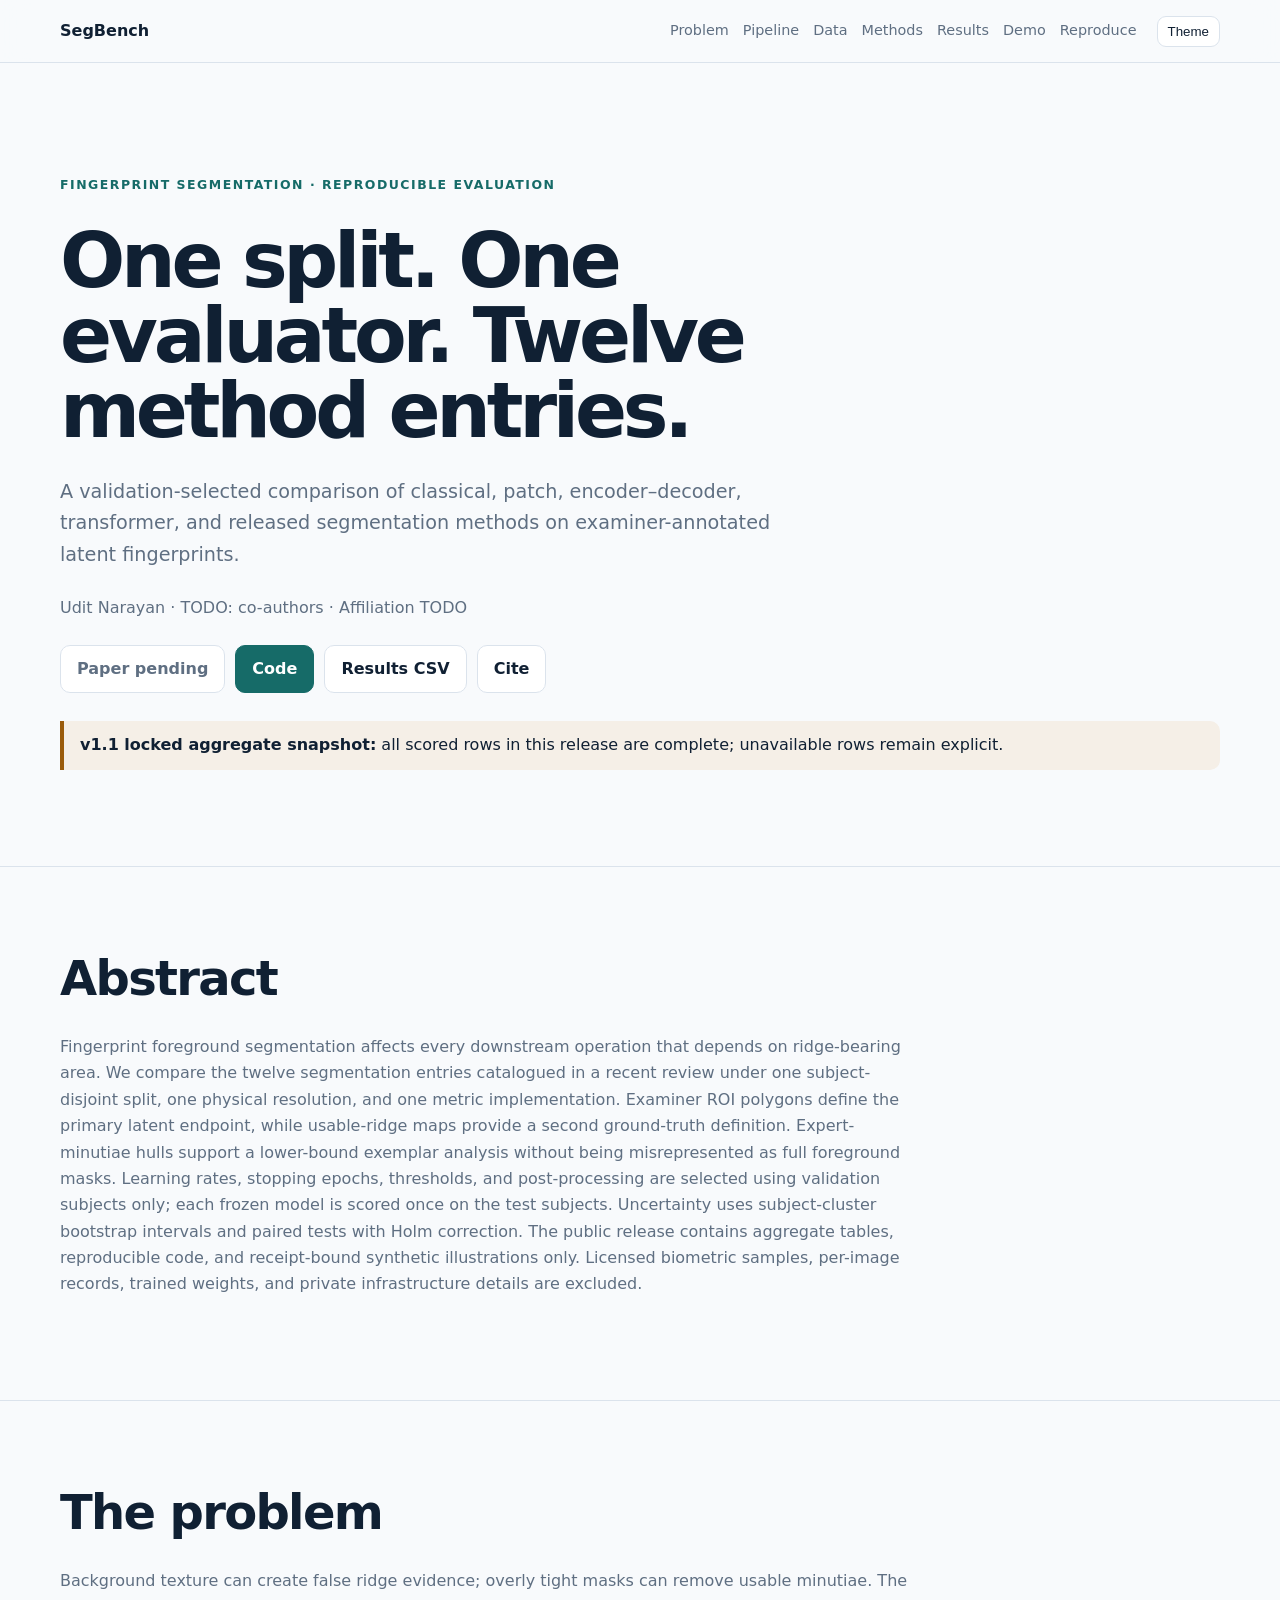
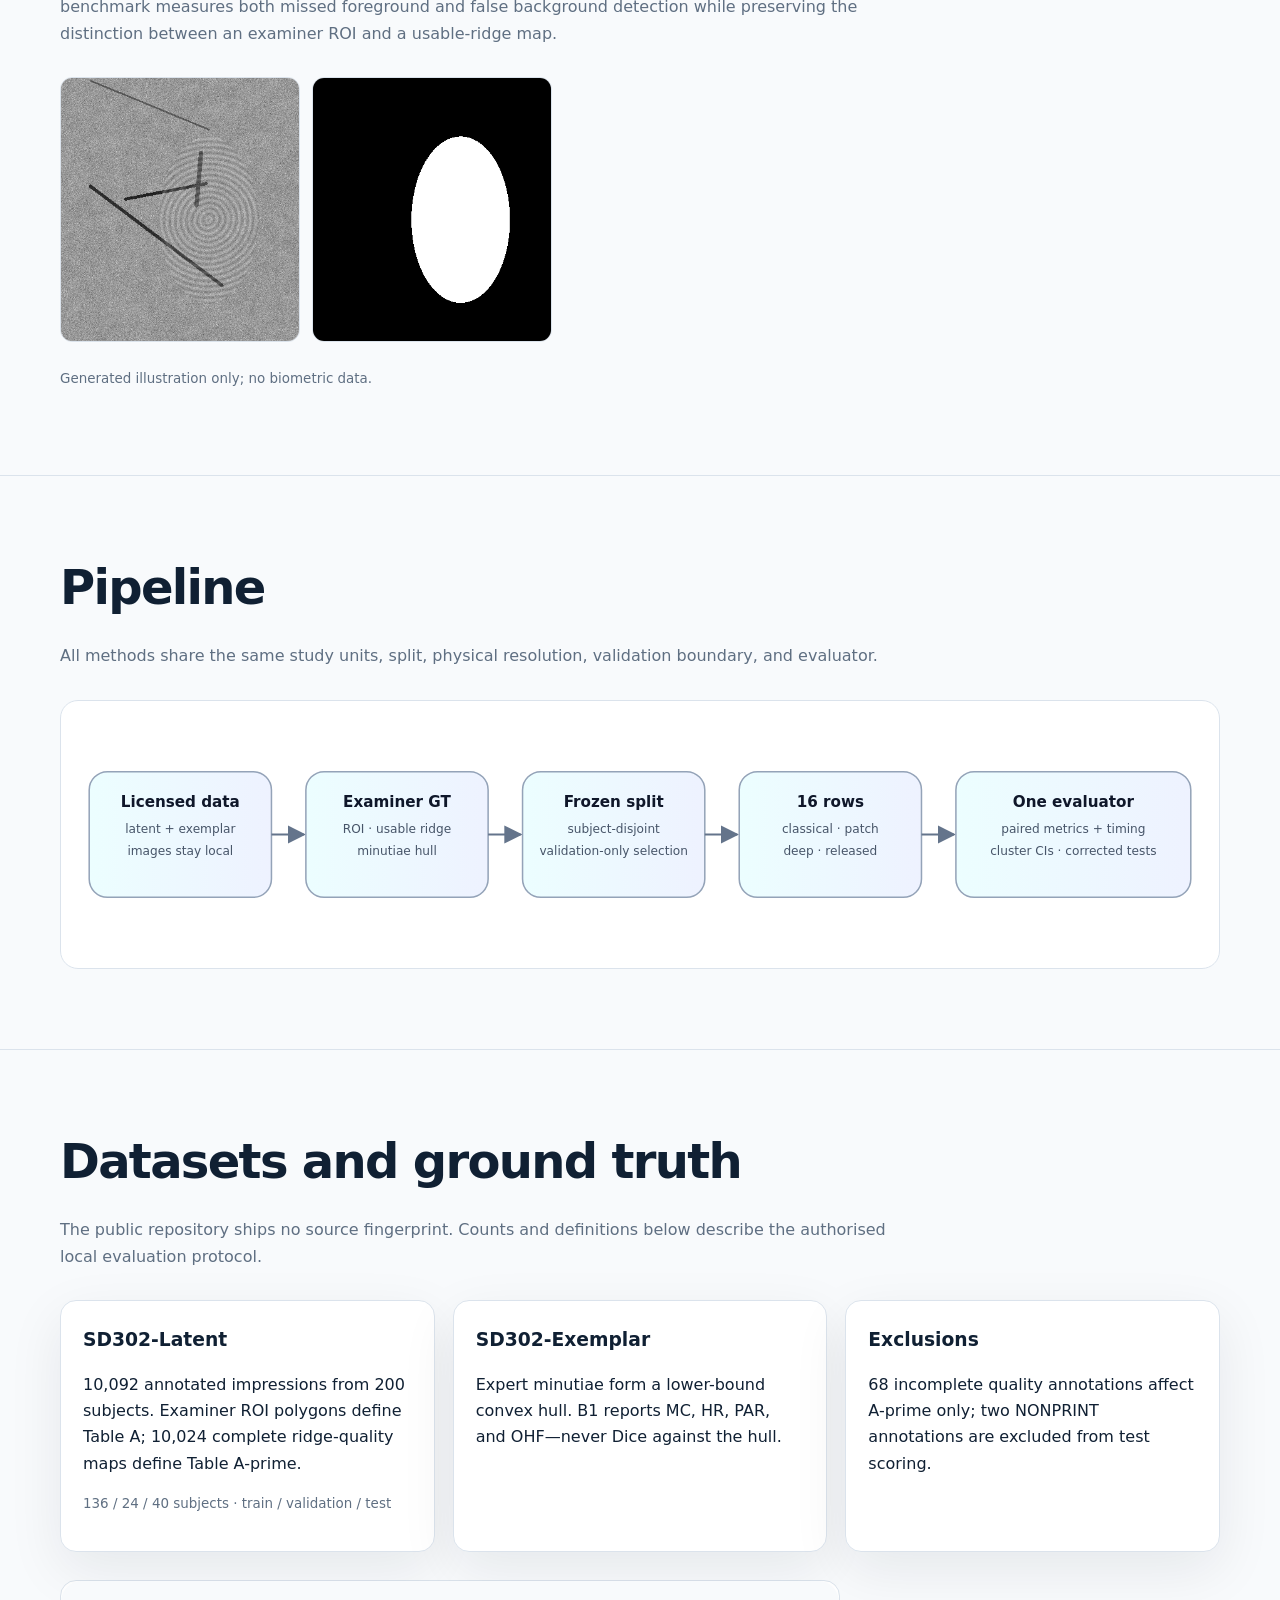
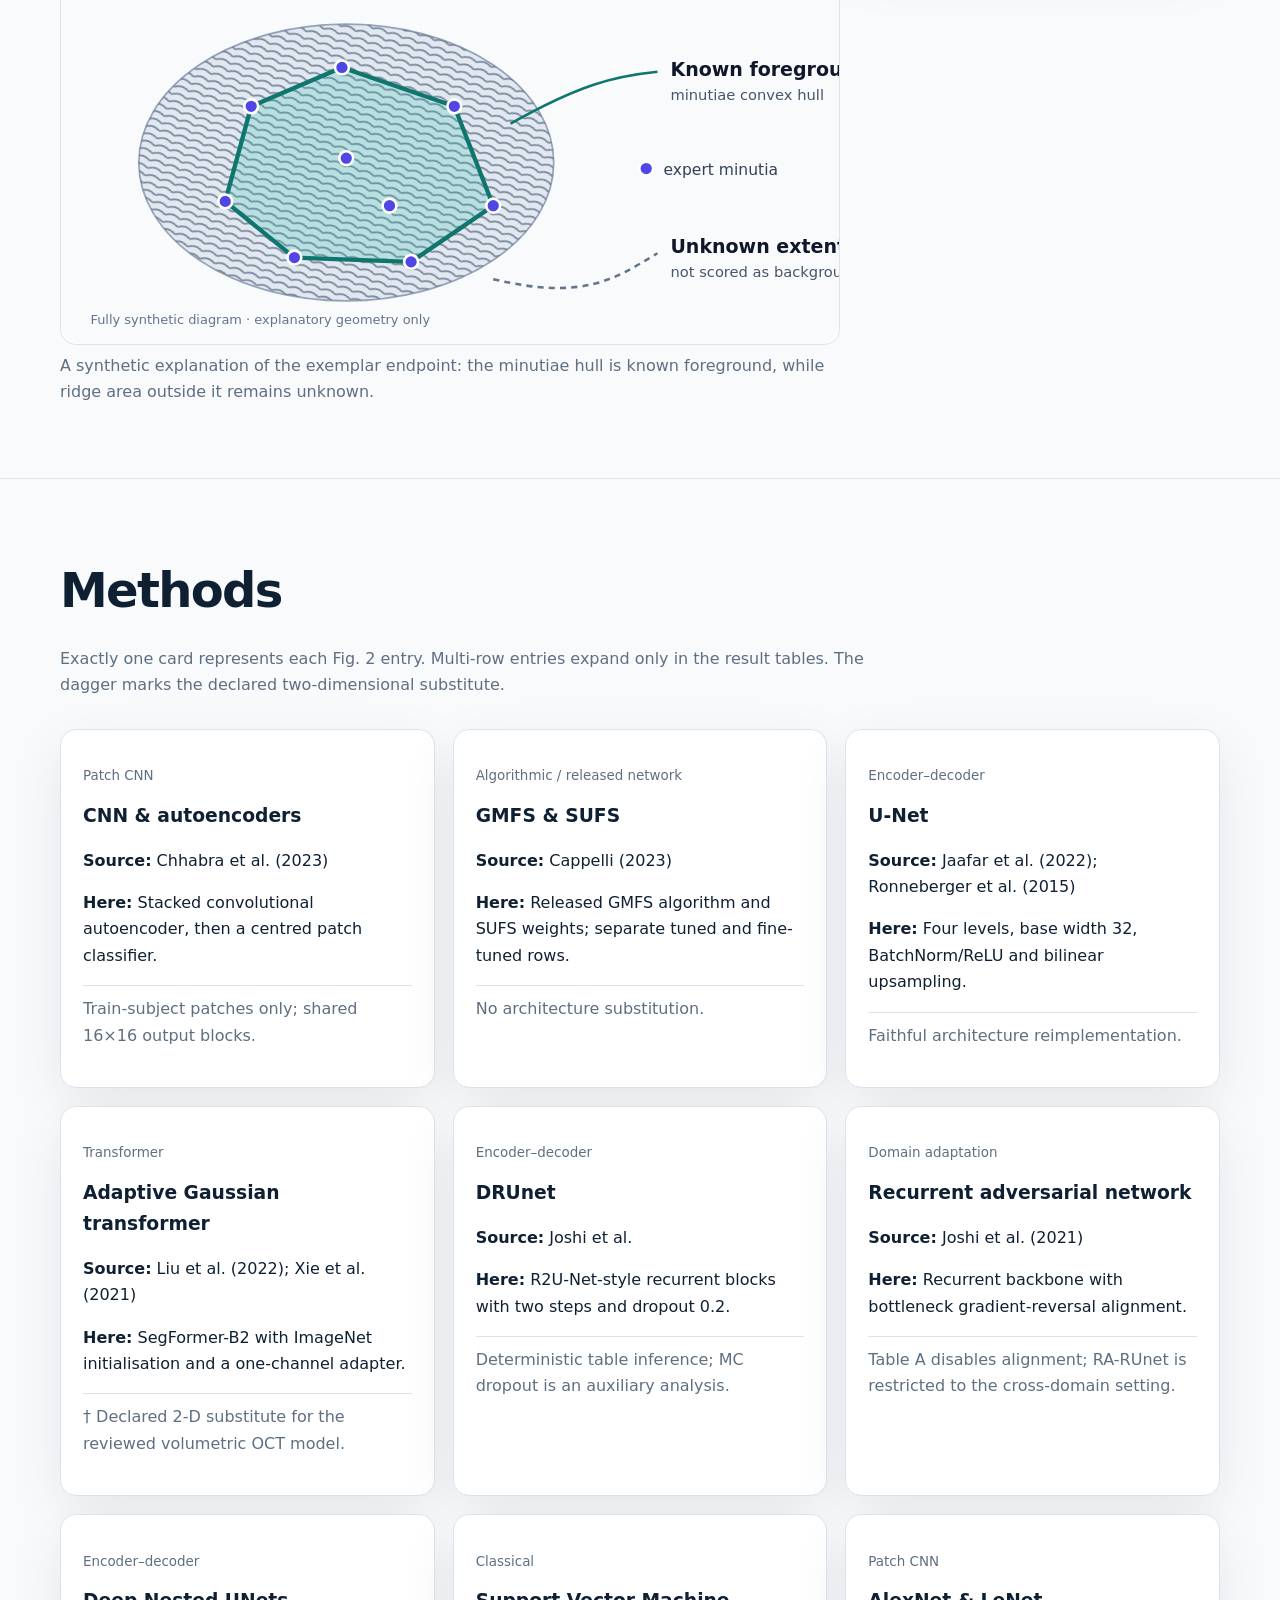
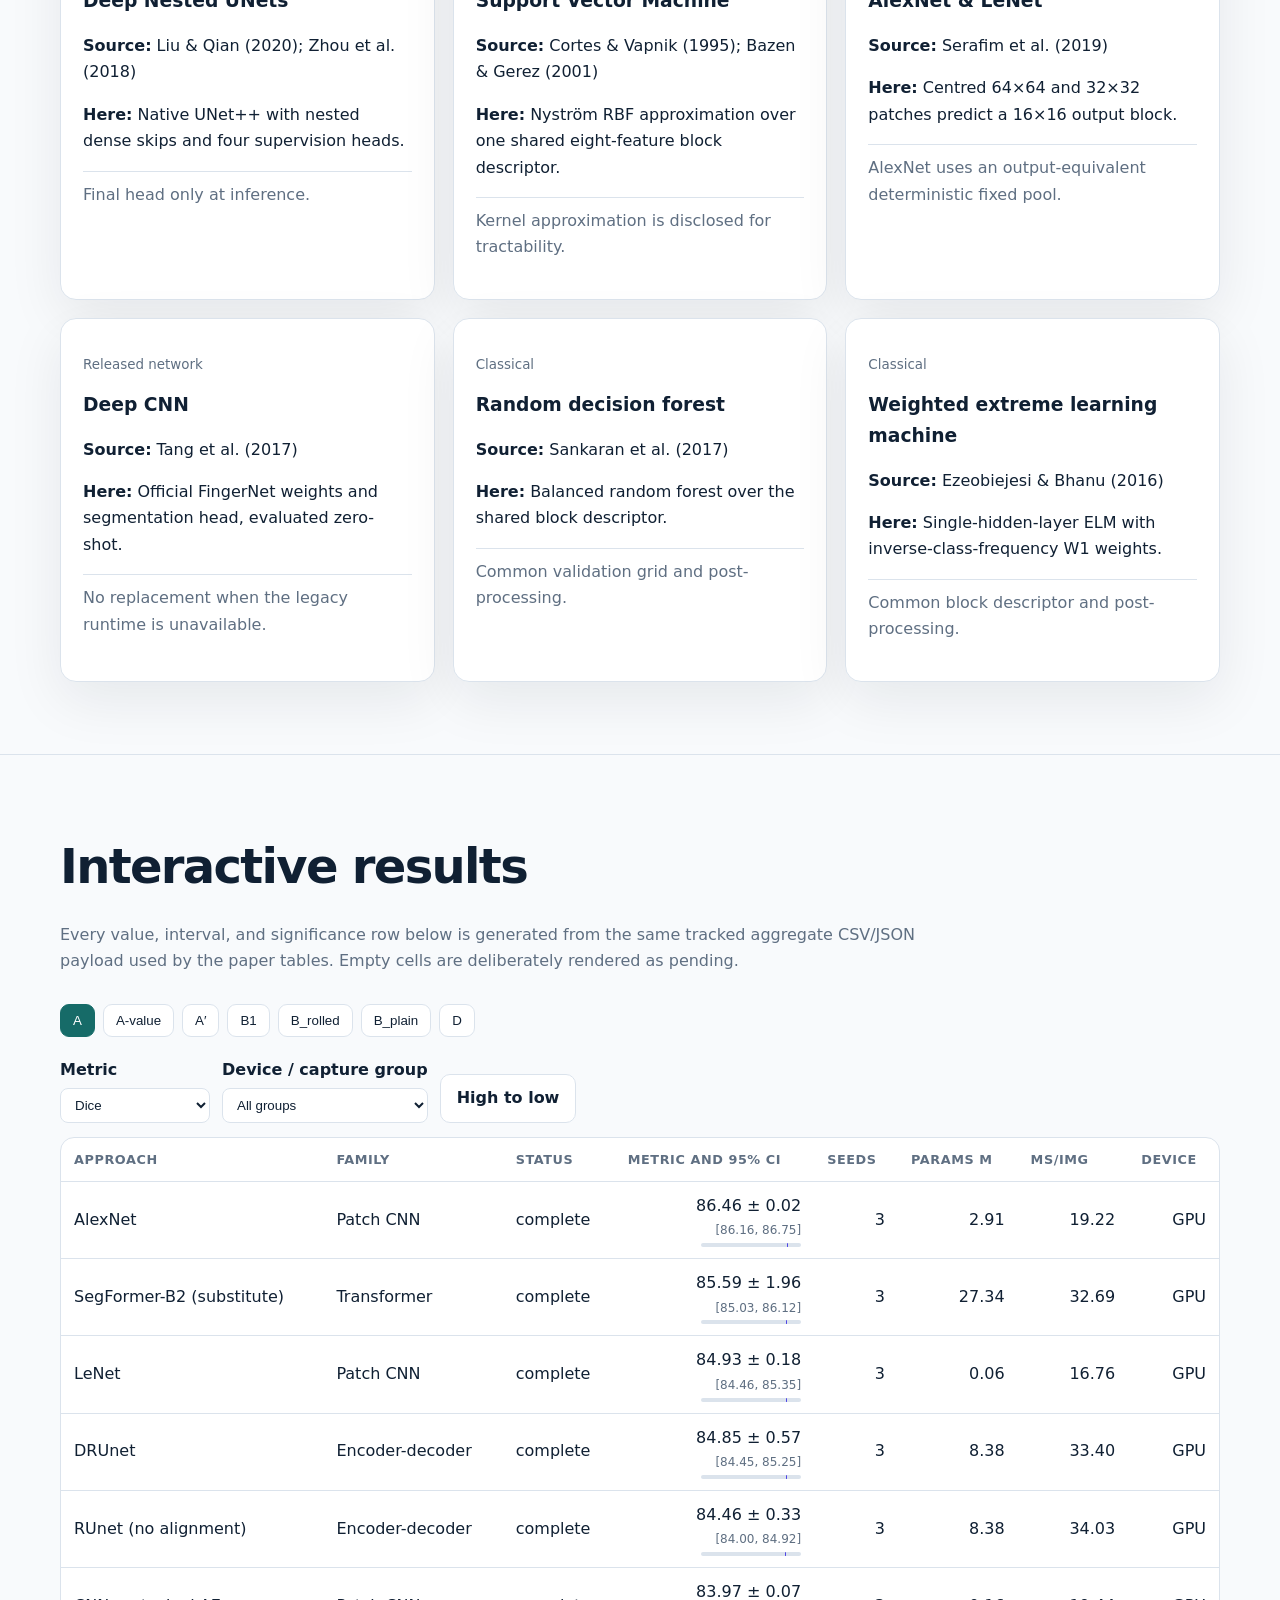
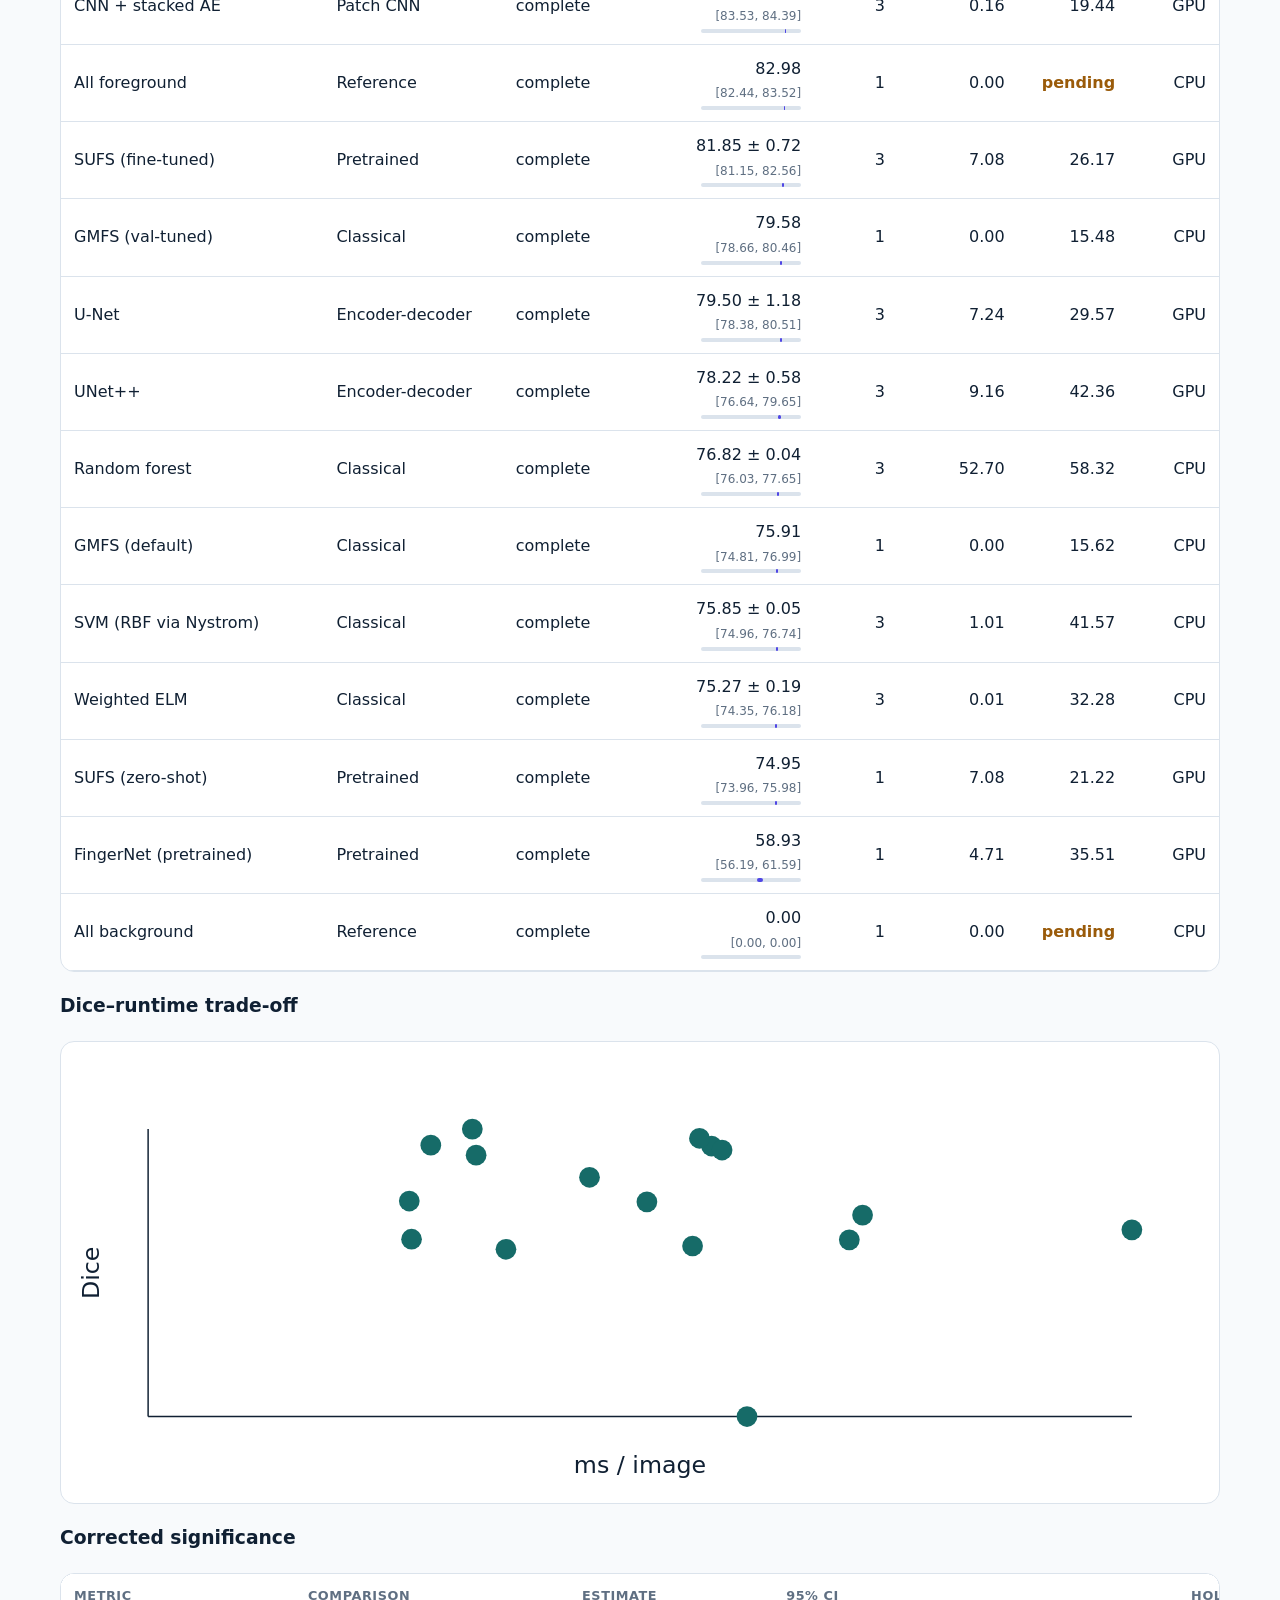
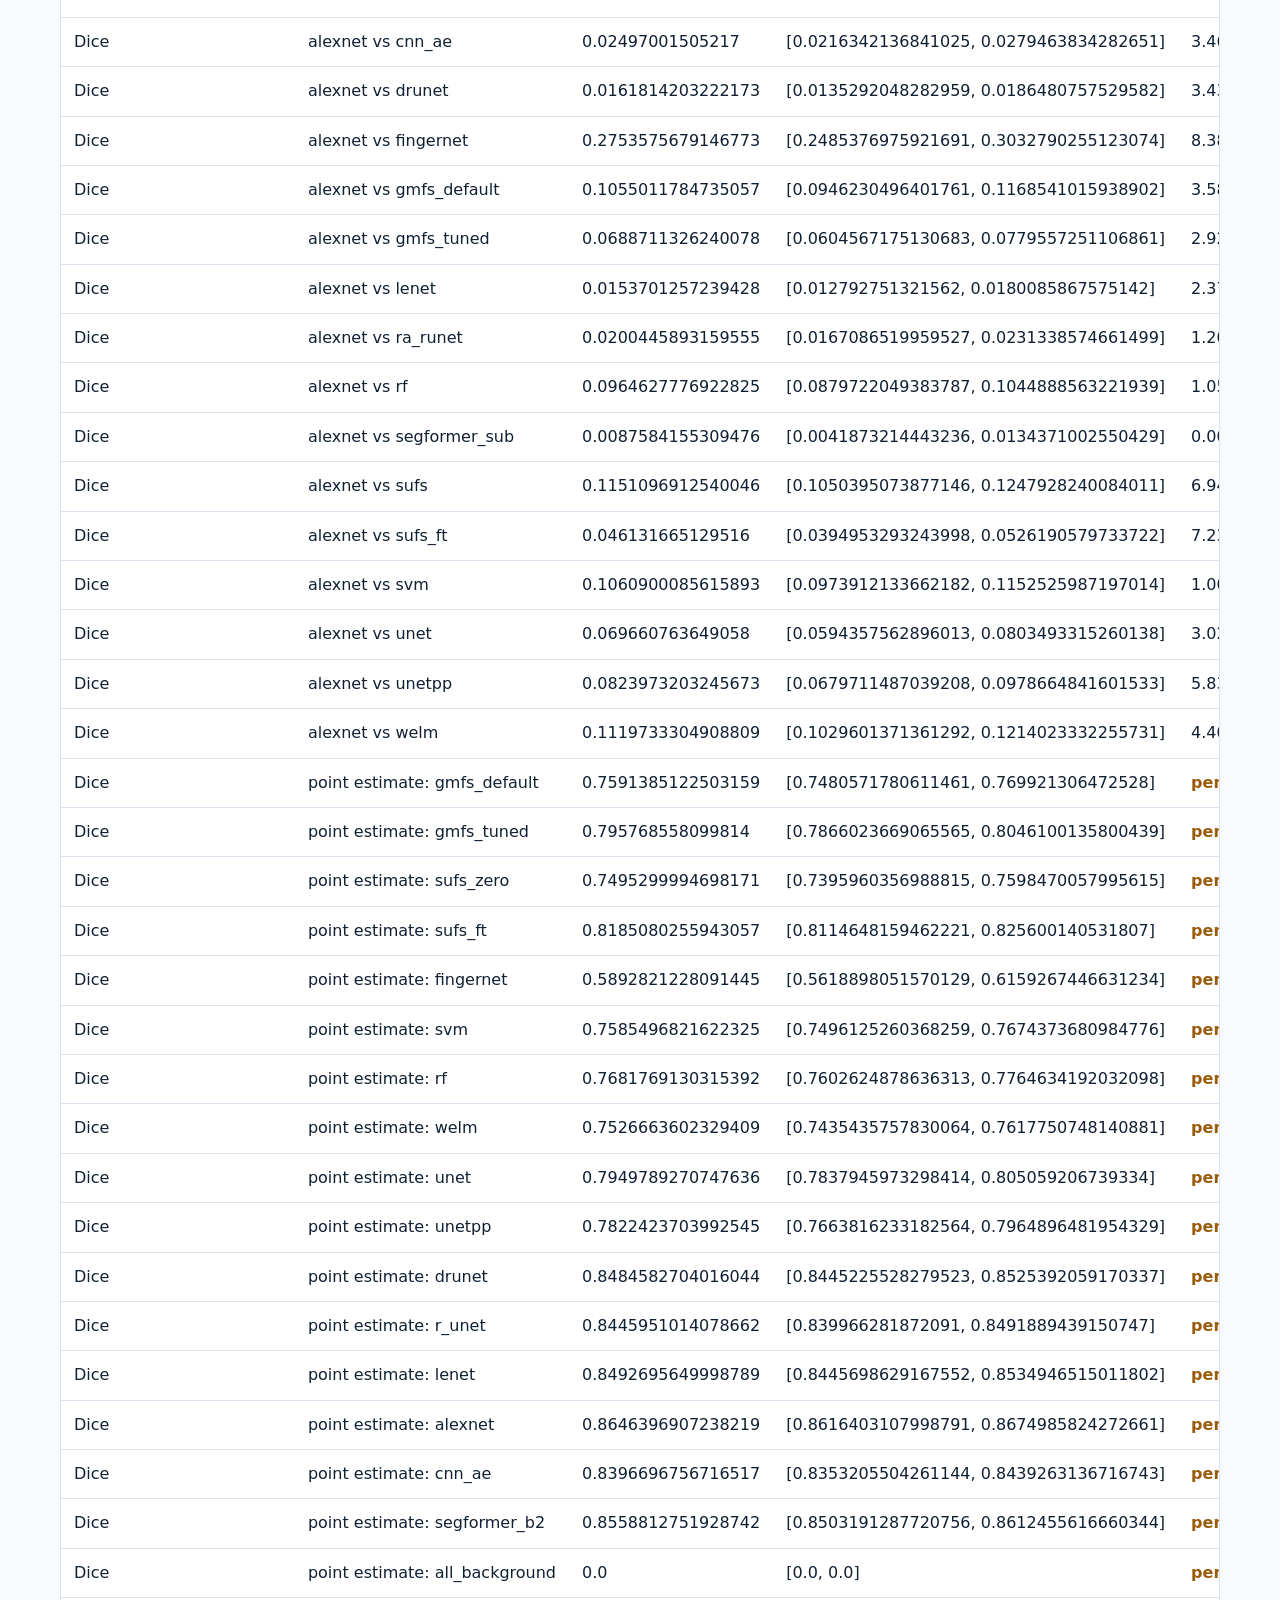
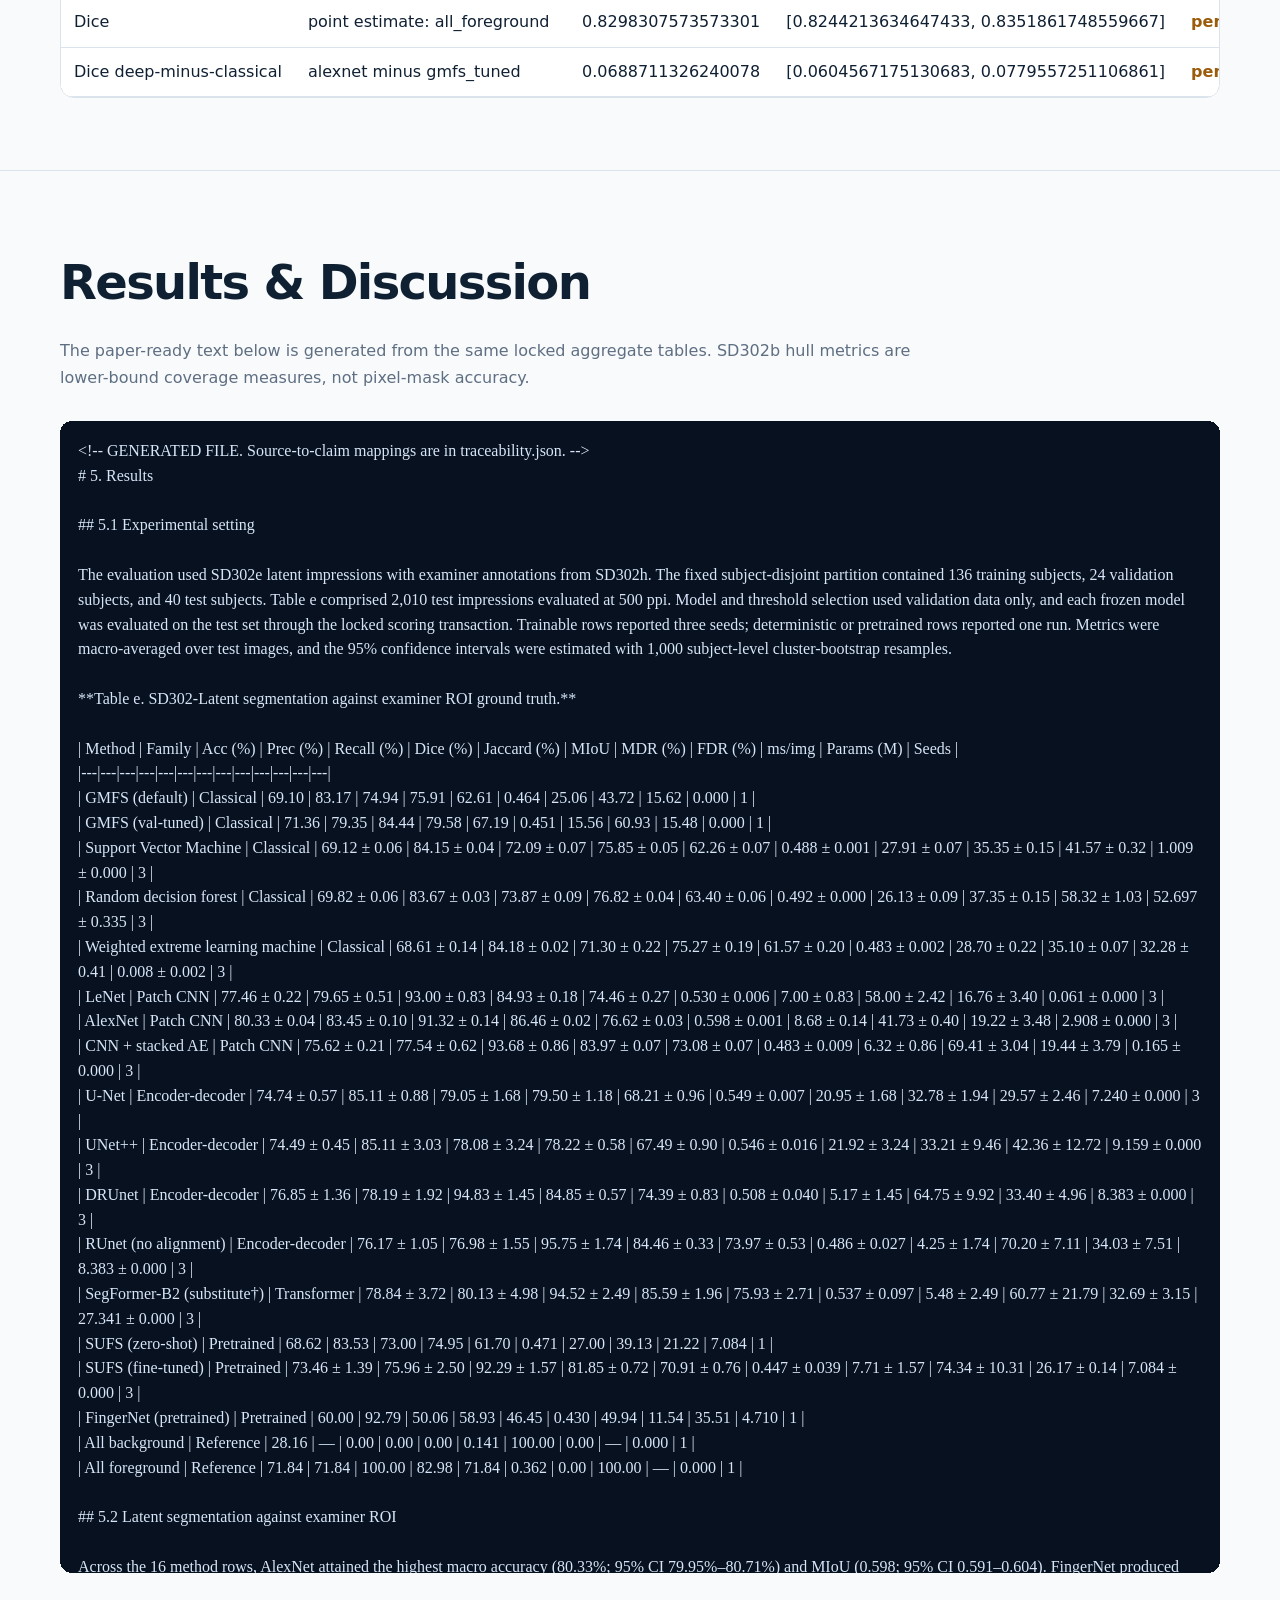
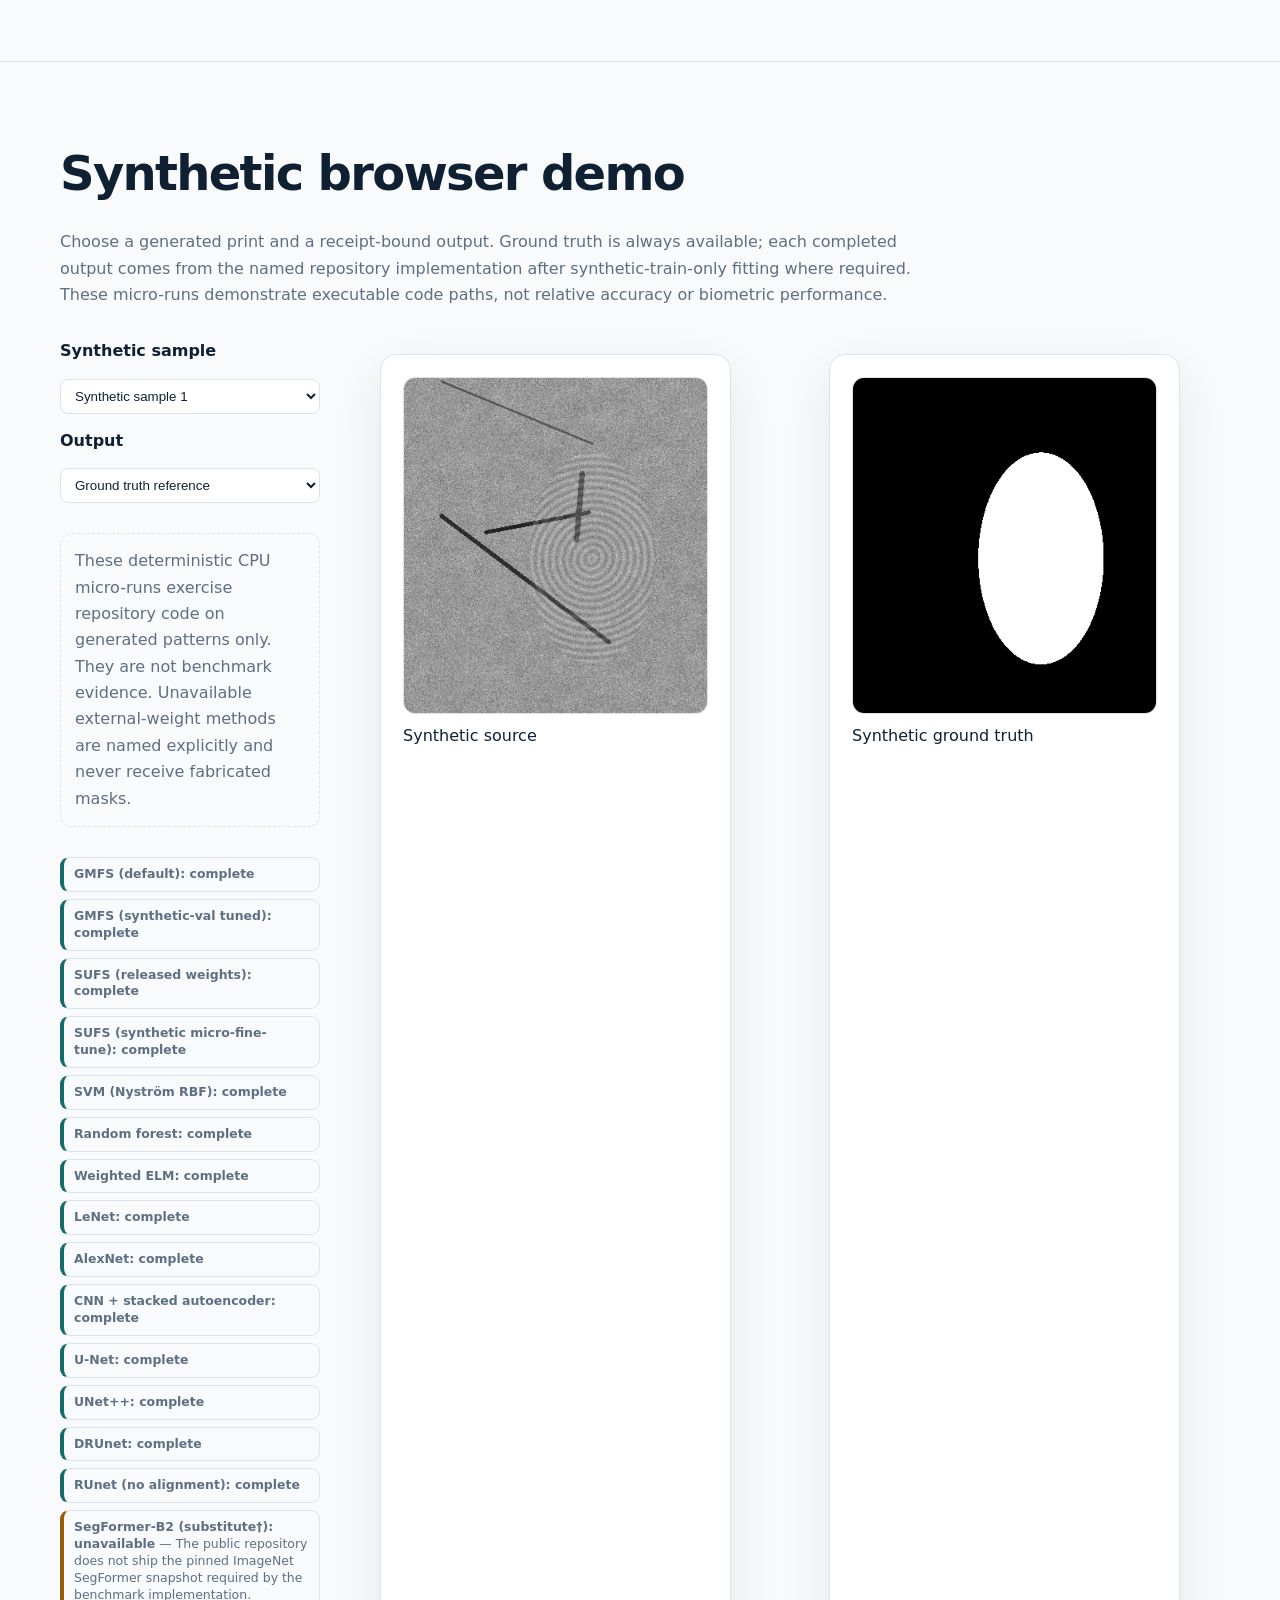
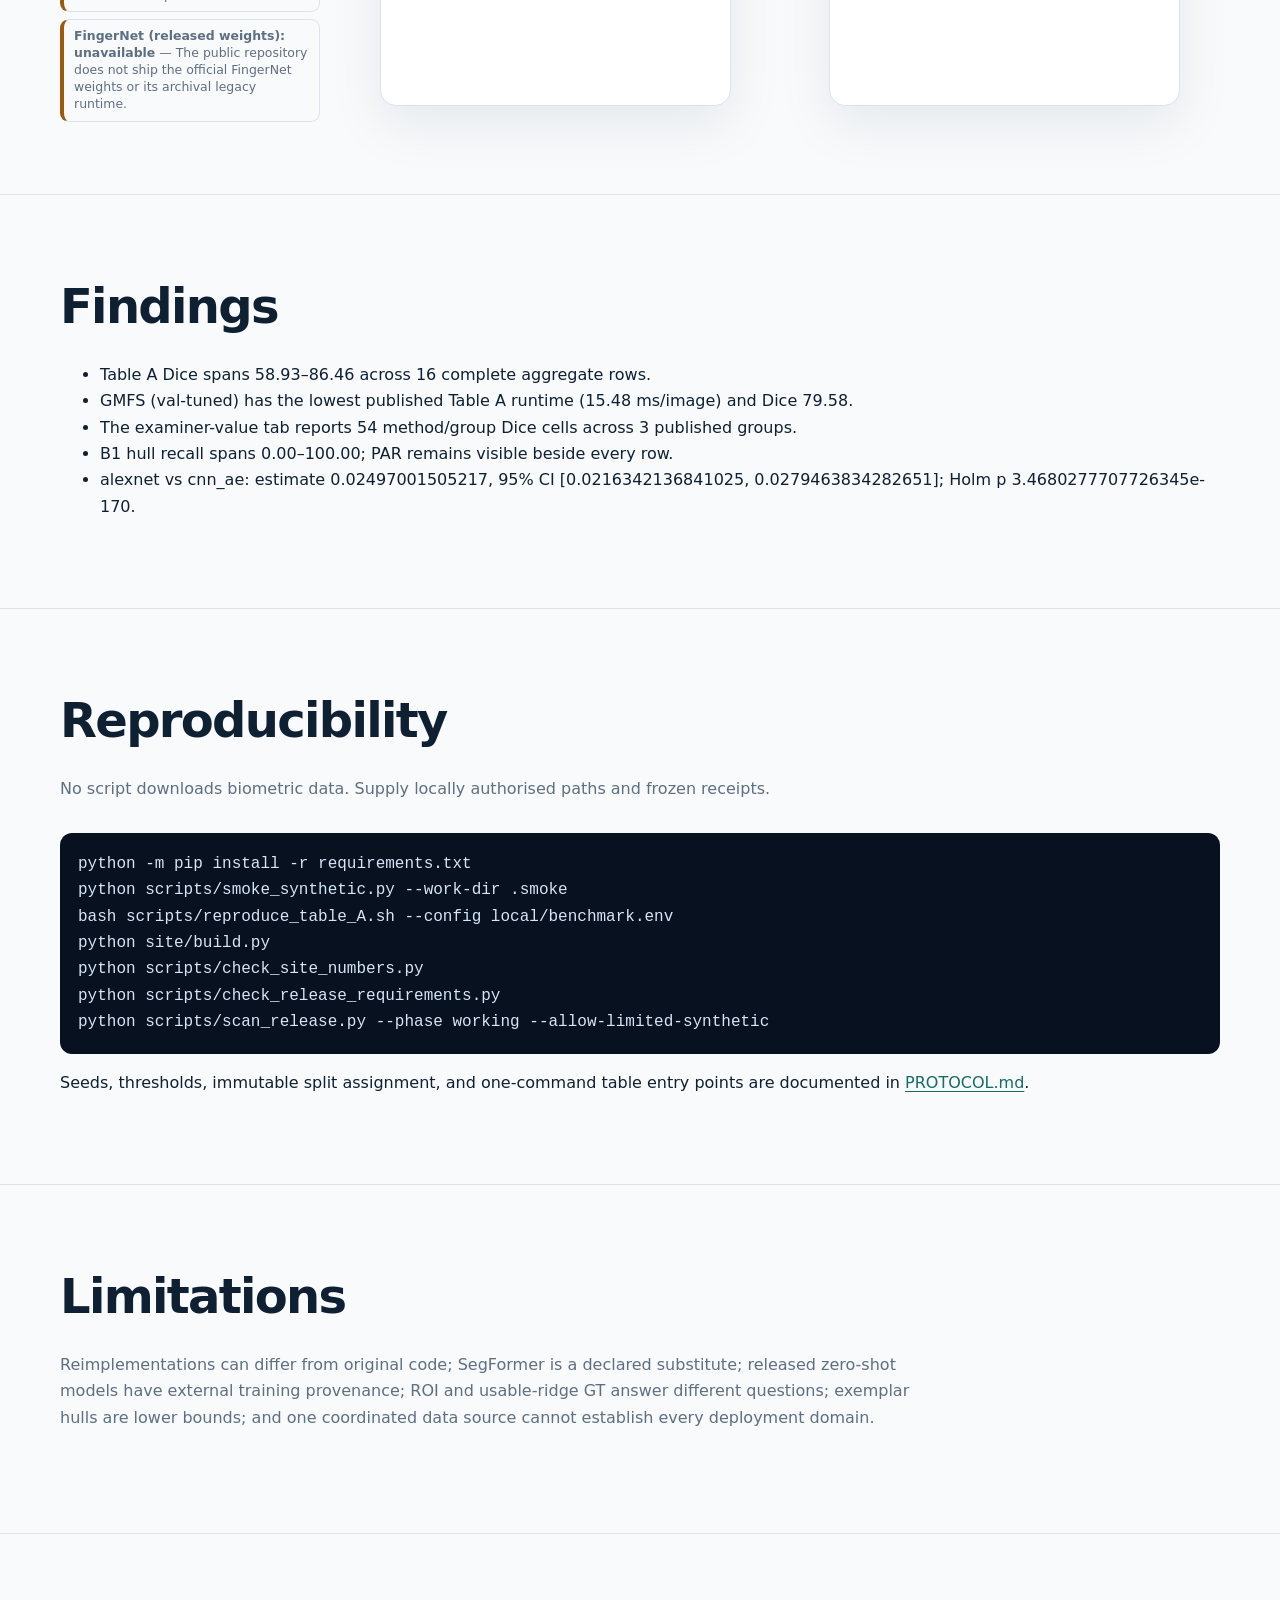
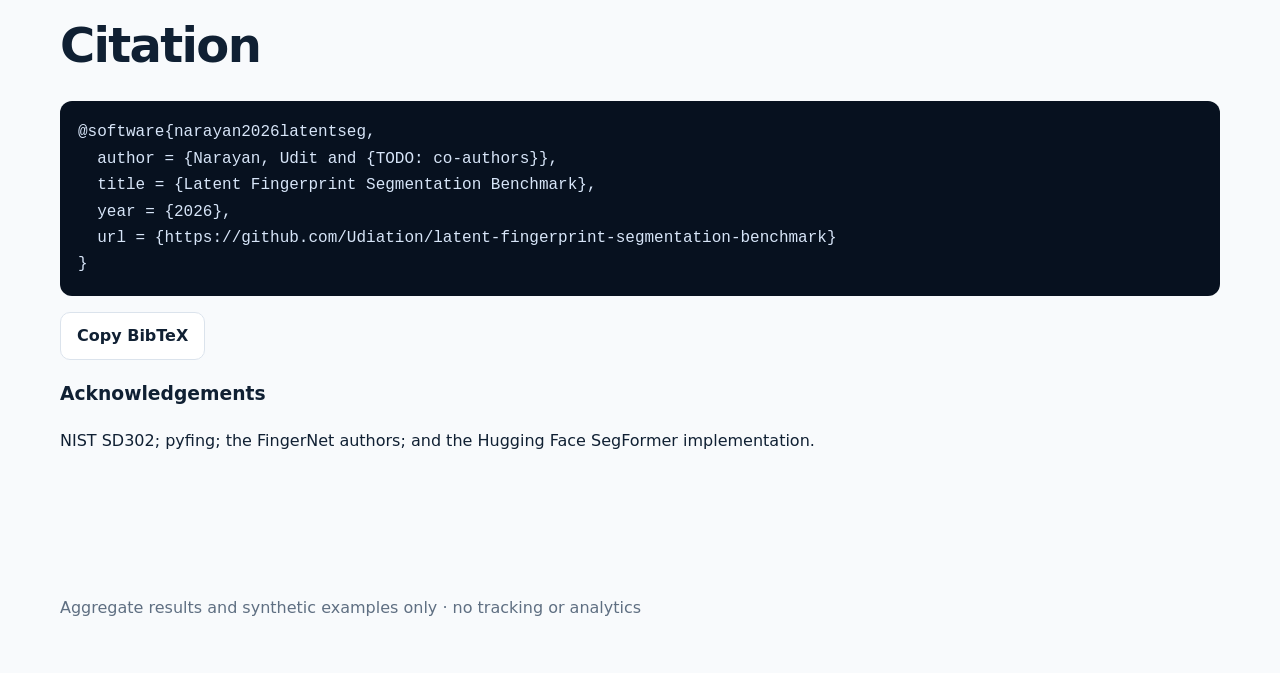
==== commit 27b09844: "Deploy v1.1 benchmark site" ====
--- a/index.html
+++ b/index.html
@@ -1,13 +1,369 @@
 <!doctype html>
 <html lang="en"><head><meta charset="utf-8"><meta name="viewport" content="width=device-width,initial-scale=1"><meta name="segbench-public-safe" content="1"><title>Latent Fingerprint Segmentation Benchmark</title><meta name="description" content="A reproducible subject-disjoint benchmark of fingerprint foreground segmentation methods."><link rel="icon" href="assets/favicon.svg" type="image/svg+xml"><link rel="stylesheet" href="assets/style.css"></head>
 <body><header class="top"><nav class="wrap nav" aria-label="Main"><a class="brand" href="#top">SegBench</a><div class="nav-links"><a href="#problem">Problem</a><a href="#pipeline">Pipeline</a><a href="#datasets">Data</a><a href="#methods">Methods</a><a href="#results">Results</a><a href="#demo">Demo</a><a href="#reproduce">Reproduce</a></div><button id="theme-toggle" class="theme" aria-label="Toggle colour theme">Theme</button></nav></header>
-<main id="top"><section class="hero"><div class="wrap"><p class="eyebrow">Fingerprint segmentation · reproducible evaluation</p><h1>One split. One evaluator. Twelve method entries.</h1><p class="lede">A validation-selected comparison of classical, patch, encoder–decoder, transformer, and released segmentation methods on examiner-annotated latent fingerprints.</p><p class="authors">Udit Narayan · TODO: co-authors · Affiliation TODO</p><div class="buttons"><span class="button" aria-disabled="true">Paper pending</span><a class="button primary" href="https://github.com/Udiation/latent-fingerprint-segmentation-benchmark">Code</a><a class="button" href="assets/results/public_results.csv">Results CSV</a><a class="button" href="#citation">Cite</a></div><p class="status"><strong>Aggregate snapshot complete:</strong> all published rows in this release have completed aggregate results.</p></div></section>
+<main id="top"><section class="hero"><div class="wrap"><p class="eyebrow">Fingerprint segmentation · reproducible evaluation</p><h1>One split. One evaluator. Twelve method entries.</h1><p class="lede">A validation-selected comparison of classical, patch, encoder–decoder, transformer, and released segmentation methods on examiner-annotated latent fingerprints.</p><p class="authors">Udit Narayan · TODO: co-authors · Affiliation TODO</p><div class="buttons"><span class="button" aria-disabled="true">Paper pending</span><a class="button primary" href="https://github.com/Udiation/latent-fingerprint-segmentation-benchmark">Code</a><a class="button" href="assets/results/public_results.csv">Results CSV</a><a class="button" href="#citation">Cite</a></div><p class="status"><strong>v1.1 locked aggregate snapshot:</strong> all scored rows in this release are complete; unavailable rows remain explicit.</p></div></section>
 <section class="section" id="abstract"><div class="wrap"><h2>Abstract</h2><p class="section-intro">Fingerprint foreground segmentation affects every downstream operation that depends on ridge-bearing area. We compare the twelve segmentation entries catalogued in a recent review under one subject-disjoint split, one physical resolution, and one metric implementation. Examiner ROI polygons define the primary latent endpoint, while usable-ridge maps provide a second ground-truth definition. Expert-minutiae hulls support a lower-bound exemplar analysis without being misrepresented as full foreground masks. Learning rates, stopping epochs, thresholds, and post-processing are selected using validation subjects only; each frozen model is scored once on the test subjects. Uncertainty uses subject-cluster bootstrap intervals and paired tests with Holm correction. The public release contains aggregate tables, reproducible code, and receipt-bound synthetic illustrations only. Licensed biometric samples, per-image records, trained weights, and private infrastructure details are excluded.</p></div></section>
 <section id="problem" class="section"><div class="wrap"><h2>The problem</h2><p class="section-intro">Background texture can create false ridge evidence; overly tight masks can remove usable minutiae. The benchmark measures both missed foreground and false background detection while preserving the distinction between an examiner ROI and a usable-ridge map.</p><div class="synthetic-problem"><img src="assets/synthetic/source-1.png" alt="Generated ridge-pattern example"><img src="assets/synthetic/mask-1.png" alt="Generated foreground mask"><p class="meta">Generated illustration only; no biometric data.</p></div></div></section>
 <section id="pipeline" class="section"><div class="wrap"><h2>Pipeline</h2><p class="section-intro">All methods share the same study units, split, physical resolution, validation boundary, and evaluator.</p><img class="pipeline" src="assets/pipeline.svg" alt="Benchmark pipeline from licensed data through examiner GT, subject split, methods, evaluation and statistics"></div></section>
 <section id="datasets" class="section"><div class="wrap"><h2>Datasets and ground truth</h2><p class="section-intro">The public repository ships no source fingerprint. Counts and definitions below describe the authorised local evaluation protocol.</p><div class="grid"><article class="card dataset"><h3>SD302-Latent</h3><p>10,092 annotated impressions from 200 subjects. Examiner ROI polygons define Table A; 10,024 complete ridge-quality maps define Table A-prime.</p><p class="meta">136 / 24 / 40 subjects · train / validation / test</p></article><article class="card dataset"><h3>SD302-Exemplar</h3><p>Expert minutiae form a lower-bound convex hull. B1 reports MC, HR, PAR, and OHF—never Dice against the hull.</p></article><article class="card dataset"><h3>Exclusions</h3><p>68 incomplete quality annotations affect A-prime only; two NONPRINT annotations are excluded from test scoring.</p></article></div><figure class="hull-explainer"><img src="assets/hull-explainer.svg" alt="Synthetic ridge pattern with expert minutiae points and their convex hull"><figcaption>A synthetic explanation of the exemplar endpoint: the minutiae hull is known foreground, while ridge area outside it remains unknown.</figcaption></figure></div></section>
 <section id="methods" class="section"><div class="wrap"><h2>Methods</h2><p class="section-intro">Exactly one card represents each Fig. 2 entry. Multi-row entries expand only in the result tables. The dagger marks the declared two-dimensional substitute.</p><div class="grid"><article class="card method"><p class="meta">Patch CNN</p><h3>CNN &amp; autoencoders</h3><p><strong>Source:</strong> Chhabra et al. (2023)</p><p><strong>Here:</strong> Stacked convolutional autoencoder, then a centred patch classifier.</p><p class="deviation">Train-subject patches only; shared 16×16 output blocks.</p></article><article class="card method"><p class="meta">Algorithmic / released network</p><h3>GMFS &amp; SUFS</h3><p><strong>Source:</strong> Cappelli (2023)</p><p><strong>Here:</strong> Released GMFS algorithm and SUFS weights; separate tuned and fine-tuned rows.</p><p class="deviation">No architecture substitution.</p></article><article class="card method"><p class="meta">Encoder–decoder</p><h3>U-Net</h3><p><strong>Source:</strong> Jaafar et al. (2022); Ronneberger et al. (2015)</p><p><strong>Here:</strong> Four levels, base width 32, BatchNorm/ReLU and bilinear upsampling.</p><p class="deviation">Faithful architecture reimplementation.</p></article><article class="card method"><p class="meta">Transformer</p><h3>Adaptive Gaussian transformer</h3><p><strong>Source:</strong> Liu et al. (2022); Xie et al. (2021)</p><p><strong>Here:</strong> SegFormer-B2 with ImageNet initialisation and a one-channel adapter.</p><p class="deviation">† Declared 2-D substitute for the reviewed volumetric OCT model.</p></article><article class="card method"><p class="meta">Encoder–decoder</p><h3>DRUnet</h3><p><strong>Source:</strong> Joshi et al.</p><p><strong>Here:</strong> R2U-Net-style recurrent blocks with two steps and dropout 0.2.</p><p class="deviation">Deterministic table inference; MC dropout is an auxiliary analysis.</p></article><article class="card method"><p class="meta">Domain adaptation</p><h3>Recurrent adversarial network</h3><p><strong>Source:</strong> Joshi et al. (2021)</p><p><strong>Here:</strong> Recurrent backbone with bottleneck gradient-reversal alignment.</p><p class="deviation">Table A disables alignment; RA-RUnet is restricted to the cross-domain setting.</p></article><article class="card method"><p class="meta">Encoder–decoder</p><h3>Deep Nested UNets</h3><p><strong>Source:</strong> Liu &amp; Qian (2020); Zhou et al. (2018)</p><p><strong>Here:</strong> Native UNet++ with nested dense skips and four supervision heads.</p><p class="deviation">Final head only at inference.</p></article><article class="card method"><p class="meta">Classical</p><h3>Support Vector Machine</h3><p><strong>Source:</strong> Cortes &amp; Vapnik (1995); Bazen &amp; Gerez (2001)</p><p><strong>Here:</strong> Nyström RBF approximation over one shared eight-feature block descriptor.</p><p class="deviation">Kernel approximation is disclosed for tractability.</p></article><article class="card method"><p class="meta">Patch CNN</p><h3>AlexNet &amp; LeNet</h3><p><strong>Source:</strong> Serafim et al. (2019)</p><p><strong>Here:</strong> Centred 64×64 and 32×32 patches predict a 16×16 output block.</p><p class="deviation">AlexNet uses an output-equivalent deterministic fixed pool.</p></article><article class="card method"><p class="meta">Released network</p><h3>Deep CNN</h3><p><strong>Source:</strong> Tang et al. (2017)</p><p><strong>Here:</strong> Official FingerNet weights and segmentation head, evaluated zero-shot.</p><p class="deviation">No replacement when the legacy runtime is unavailable.</p></article><article class="card method"><p class="meta">Classical</p><h3>Random decision forest</h3><p><strong>Source:</strong> Sankaran et al. (2017)</p><p><strong>Here:</strong> Balanced random forest over the shared block descriptor.</p><p class="deviation">Common validation grid and post-processing.</p></article><article class="card method"><p class="meta">Classical</p><h3>Weighted extreme learning machine</h3><p><strong>Source:</strong> Ezeobiejesi &amp; Bhanu (2016)</p><p><strong>Here:</strong> Single-hidden-layer ELM with inverse-class-frequency W1 weights.</p><p class="deviation">Common block descriptor and post-processing.</p></article></div></div></section>
-<section id="results" class="section"><div class="wrap"><h2>Interactive results</h2><p class="section-intro">Every value, interval, and significance row below is generated from the same tracked aggregate CSV/JSON payload used by the paper tables. Empty cells are deliberately rendered as pending.</p><div class="tabs" role="tablist" aria-label="Result tables"><button id="tab-A" class="tab" role="tab" data-table="A" aria-controls="result-panel" aria-selected="true">A</button><button id="tab-A_value" class="tab" role="tab" data-table="A_value" aria-controls="result-panel" aria-selected="false">A-value</button><button id="tab-A_prime" class="tab" role="tab" data-table="A_prime" aria-controls="result-panel" aria-selected="false">A′</button><button id="tab-B1" class="tab" role="tab" data-table="B1" aria-controls="result-panel" aria-selected="false">B1</button><button id="tab-D" class="tab" role="tab" data-table="D" aria-controls="result-panel" aria-selected="false">D</button></div><div id="result-panel" role="tabpanel" aria-live="polite"><div class="controls"><label>Metric <select id="metric"><option value="dice">Dice</option><option value="jaccard">Jaccard</option><option value="mdr">MDR</option><option value="fdr">FDR</option><option value="accuracy">Accuracy</option><option value="mc">MC</option><option value="hr">HR</option><option value="par">PAR</option><option value="ohf">OHF</option><option value="ms_per_img">ms/img</option></select></label><label id="group-filter-wrap" hidden>Device / capture group <select id="group-filter"><option value="all">All groups</option></select></label><button id="sort-toggle" class="button" aria-label="High to low">High to low</button></div><div class="table-scroll"><table><thead><tr><th>Approach</th><th>Family</th><th>Status</th><th>Metric and 95% CI</th><th>Seeds</th><th>Params M</th><th>ms/img</th><th>Device</th></tr></thead><tbody id="result-body"></tbody></table></div><h3>Dice–runtime trade-off</h3><div id="pareto" class="chart"></div><h3>Corrected significance</h3><div class="table-scroll significance"><table><thead><tr><th>Metric</th><th>Comparison</th><th>Estimate</th><th>95% CI</th><th>Holm p</th><th>Significant</th><th>Status</th></tr></thead><tbody id="significance-body"></tbody></table></div></div></div></section>
+<section id="results" class="section"><div class="wrap"><h2>Interactive results</h2><p class="section-intro">Every value, interval, and significance row below is generated from the same tracked aggregate CSV/JSON payload used by the paper tables. Empty cells are deliberately rendered as pending.</p><div class="tabs" role="tablist" aria-label="Result tables"><button id="tab-A" class="tab" role="tab" data-table="A" aria-controls="result-panel" aria-selected="true">A</button><button id="tab-A_value" class="tab" role="tab" data-table="A_value" aria-controls="result-panel" aria-selected="false">A-value</button><button id="tab-A_prime" class="tab" role="tab" data-table="A_prime" aria-controls="result-panel" aria-selected="false">A′</button><button id="tab-B1" class="tab" role="tab" data-table="B1" aria-controls="result-panel" aria-selected="false">B1</button><button id="tab-B_rolled" class="tab" role="tab" data-table="B_rolled" aria-controls="result-panel" aria-selected="false">B_rolled</button><button id="tab-B_plain" class="tab" role="tab" data-table="B_plain" aria-controls="result-panel" aria-selected="false">B_plain</button><button id="tab-D" class="tab" role="tab" data-table="D" aria-controls="result-panel" aria-selected="false">D</button></div><div id="result-panel" role="tabpanel" aria-live="polite"><div class="controls"><label>Metric <select id="metric"><option value="dice">Dice</option><option value="jaccard">Jaccard</option><option value="mdr">MDR</option><option value="fdr">FDR</option><option value="accuracy">Accuracy</option><option value="mc">MC</option><option value="hr">HR</option><option value="par">PAR</option><option value="ohf">OHF</option><option value="ms_per_img">ms/img</option></select></label><label id="group-filter-wrap" hidden>Device / capture group <select id="group-filter"><option value="all">All groups</option></select></label><button id="sort-toggle" class="button" aria-label="High to low">High to low</button></div><div class="table-scroll"><table><thead><tr><th>Approach</th><th>Family</th><th>Status</th><th>Metric and 95% CI</th><th>Seeds</th><th>Params M</th><th>ms/img</th><th>Device</th></tr></thead><tbody id="result-body"></tbody></table></div><h3>Dice–runtime trade-off</h3><div id="pareto" class="chart"></div><h3>Corrected significance</h3><div class="table-scroll significance"><table><thead><tr><th>Metric</th><th>Comparison</th><th>Estimate</th><th>95% CI</th><th>Holm p</th><th>Significant</th><th>Status</th></tr></thead><tbody id="significance-body"></tbody></table></div></div></div></section>
+<section id="discussion" class="section"><div class="wrap"><h2>Results &amp; Discussion</h2><p class="section-intro">The paper-ready text below is generated from the same locked aggregate tables. SD302b hull metrics are lower-bound coverage measures, not pixel-mask accuracy.</p><pre class="paper-text">&lt;!-- GENERATED FILE. Source-to-claim mappings are in traceability.json. --&gt;
+# 5. Results
+
+## 5.1 Experimental setting
+
+The evaluation used SD302e latent impressions with examiner annotations from SD302h. The fixed subject-disjoint partition contained 136 training subjects, 24 validation subjects, and 40 test subjects. Table e comprised 2,010 test impressions evaluated at 500 ppi. Model and threshold selection used validation data only, and each frozen model was evaluated on the test set through the locked scoring transaction. Trainable rows reported three seeds; deterministic or pretrained rows reported one run. Metrics were macro-averaged over test images, and the 95% confidence intervals were estimated with 1,000 subject-level cluster-bootstrap resamples.
+
+**Table e. SD302-Latent segmentation against examiner ROI ground truth.**
+
+| Method | Family | Acc (%) | Prec (%) | Recall (%) | Dice (%) | Jaccard (%) | MIoU | MDR (%) | FDR (%) | ms/img | Params (M) | Seeds |
+|---|---|---|---|---|---|---|---|---|---|---|---|---|
+| GMFS (default) | Classical | 69.10 | 83.17 | 74.94 | 75.91 | 62.61 | 0.464 | 25.06 | 43.72 | 15.62 | 0.000 | 1 |
+| GMFS (val-tuned) | Classical | 71.36 | 79.35 | 84.44 | 79.58 | 67.19 | 0.451 | 15.56 | 60.93 | 15.48 | 0.000 | 1 |
+| Support Vector Machine | Classical | 69.12 ± 0.06 | 84.15 ± 0.04 | 72.09 ± 0.07 | 75.85 ± 0.05 | 62.26 ± 0.07 | 0.488 ± 0.001 | 27.91 ± 0.07 | 35.35 ± 0.15 | 41.57 ± 0.32 | 1.009 ± 0.000 | 3 |
+| Random decision forest | Classical | 69.82 ± 0.06 | 83.67 ± 0.03 | 73.87 ± 0.09 | 76.82 ± 0.04 | 63.40 ± 0.06 | 0.492 ± 0.000 | 26.13 ± 0.09 | 37.35 ± 0.15 | 58.32 ± 1.03 | 52.697 ± 0.335 | 3 |
+| Weighted extreme learning machine | Classical | 68.61 ± 0.14 | 84.18 ± 0.02 | 71.30 ± 0.22 | 75.27 ± 0.19 | 61.57 ± 0.20 | 0.483 ± 0.002 | 28.70 ± 0.22 | 35.10 ± 0.07 | 32.28 ± 0.41 | 0.008 ± 0.002 | 3 |
+| LeNet | Patch CNN | 77.46 ± 0.22 | 79.65 ± 0.51 | 93.00 ± 0.83 | 84.93 ± 0.18 | 74.46 ± 0.27 | 0.530 ± 0.006 | 7.00 ± 0.83 | 58.00 ± 2.42 | 16.76 ± 3.40 | 0.061 ± 0.000 | 3 |
+| AlexNet | Patch CNN | 80.33 ± 0.04 | 83.45 ± 0.10 | 91.32 ± 0.14 | 86.46 ± 0.02 | 76.62 ± 0.03 | 0.598 ± 0.001 | 8.68 ± 0.14 | 41.73 ± 0.40 | 19.22 ± 3.48 | 2.908 ± 0.000 | 3 |
+| CNN + stacked AE | Patch CNN | 75.62 ± 0.21 | 77.54 ± 0.62 | 93.68 ± 0.86 | 83.97 ± 0.07 | 73.08 ± 0.07 | 0.483 ± 0.009 | 6.32 ± 0.86 | 69.41 ± 3.04 | 19.44 ± 3.79 | 0.165 ± 0.000 | 3 |
+| U-Net | Encoder-decoder | 74.74 ± 0.57 | 85.11 ± 0.88 | 79.05 ± 1.68 | 79.50 ± 1.18 | 68.21 ± 0.96 | 0.549 ± 0.007 | 20.95 ± 1.68 | 32.78 ± 1.94 | 29.57 ± 2.46 | 7.240 ± 0.000 | 3 |
+| UNet++ | Encoder-decoder | 74.49 ± 0.45 | 85.11 ± 3.03 | 78.08 ± 3.24 | 78.22 ± 0.58 | 67.49 ± 0.90 | 0.546 ± 0.016 | 21.92 ± 3.24 | 33.21 ± 9.46 | 42.36 ± 12.72 | 9.159 ± 0.000 | 3 |
+| DRUnet | Encoder-decoder | 76.85 ± 1.36 | 78.19 ± 1.92 | 94.83 ± 1.45 | 84.85 ± 0.57 | 74.39 ± 0.83 | 0.508 ± 0.040 | 5.17 ± 1.45 | 64.75 ± 9.92 | 33.40 ± 4.96 | 8.383 ± 0.000 | 3 |
+| RUnet (no alignment) | Encoder-decoder | 76.17 ± 1.05 | 76.98 ± 1.55 | 95.75 ± 1.74 | 84.46 ± 0.33 | 73.97 ± 0.53 | 0.486 ± 0.027 | 4.25 ± 1.74 | 70.20 ± 7.11 | 34.03 ± 7.51 | 8.383 ± 0.000 | 3 |
+| SegFormer-B2 (substitute†) | Transformer | 78.84 ± 3.72 | 80.13 ± 4.98 | 94.52 ± 2.49 | 85.59 ± 1.96 | 75.93 ± 2.71 | 0.537 ± 0.097 | 5.48 ± 2.49 | 60.77 ± 21.79 | 32.69 ± 3.15 | 27.341 ± 0.000 | 3 |
+| SUFS (zero-shot) | Pretrained | 68.62 | 83.53 | 73.00 | 74.95 | 61.70 | 0.471 | 27.00 | 39.13 | 21.22 | 7.084 | 1 |
+| SUFS (fine-tuned) | Pretrained | 73.46 ± 1.39 | 75.96 ± 2.50 | 92.29 ± 1.57 | 81.85 ± 0.72 | 70.91 ± 0.76 | 0.447 ± 0.039 | 7.71 ± 1.57 | 74.34 ± 10.31 | 26.17 ± 0.14 | 7.084 ± 0.000 | 3 |
+| FingerNet (pretrained) | Pretrained | 60.00 | 92.79 | 50.06 | 58.93 | 46.45 | 0.430 | 49.94 | 11.54 | 35.51 | 4.710 | 1 |
+| All background | Reference | 28.16 | — | 0.00 | 0.00 | 0.00 | 0.141 | 100.00 | 0.00 | — | 0.000 | 1 |
+| All foreground | Reference | 71.84 | 71.84 | 100.00 | 82.98 | 71.84 | 0.362 | 0.00 | 100.00 | — | 0.000 | 1 |
+
+## 5.2 Latent segmentation against examiner ROI
+
+Across the 16 method rows, AlexNet attained the highest macro accuracy (80.33%; 95% CI 79.95%–80.71%) and MIoU (0.598; 95% CI 0.591–0.604). FingerNet produced the lowest FDR (11.54%; 95% CI 10.27%–13.00%) and the highest precision (92.79%), while its recall was 50.06% and its Dice was 58.93%. Thus, the accuracy, overlap, and false-detection extrema were associated with different operating points.
+
+Within the patch-CNN family, accuracy ranged from 75.62% for CNN + stacked AE to 80.33% for AlexNet, and MIoU ranged from 0.483 to 0.598. The encoder–decoder rows separated into lower-FDR operating points for U-Net and UNet++ (FDR 32.78% and 33.21%) and higher-recall operating points for DRUnet and RUnet (recall 94.83% and 95.75%; FDR 64.75% and 70.20%). SegFormer-B2, the declared 2-D substitute, yielded accuracy 78.84%, Dice 85.59%, and FDR 60.77%.
+
+The SVM, random-forest, and weighted-ELM rows had MDR values between 26.13% and 28.70%, with precision between 83.67% and 84.18%. Validation-tuned GMFS raised recall from 74.94% to 84.44% relative to its default setting, alongside an FDR increase from 43.72% to 60.93%. Fine-tuning SUFS changed recall from 73.00% to 92.29%, precision from 83.53% to 75.96%, and Dice from 74.95% to 81.85%.
+
+The paired Wilcoxon analysis used AlexNet as the Table-e Dice reference. All 15 of 15 Holm-corrected comparisons were significant. The smallest mean paired Dice difference was 0.88 percentage points against SegFormer-B2 (95% bootstrap CI 0.42 percentage points to 1.34 percentage points; Holm-adjusted p=4.66e-04).
+
+## 5.3 Effect of ground-truth definition
+
+**Table e-2. SD302-Latent segmentation against usable-ridge ground truth.**
+
+| Method | Family | Acc (%) | Prec (%) | Recall (%) | Dice (%) | Jaccard (%) | MIoU | MDR (%) | FDR (%) | ms/img | Params (M) | Seeds |
+|---|---|---|---|---|---|---|---|---|---|---|---|---|
+| GMFS (default) | Classical | 75.36 | 77.95 | 86.71 | 79.65 | 67.87 | 0.578 | 13.29 | 41.31 | 15.62 | 0.000 | 1 |
+| GMFS (val-tuned) | Classical | 71.31 | 70.91 | 93.20 | 78.36 | 66.11 | 0.508 | 6.80 | 58.98 | 15.48 | 0.000 | 1 |
+| Support Vector Machine | Classical | 77.96 ± 0.14 | 79.08 ± 0.18 | 86.11 ± 0.07 | 80.97 ± 0.15 | 69.55 ± 0.17 | 0.625 ± 0.001 | 13.89 ± 0.07 | 32.95 ± 0.08 | 41.57 ± 0.32 | 1.009 ± 0.000 | 3 |
+| Random decision forest | Classical | 77.76 ± 0.04 | 78.07 ± 0.06 | 87.48 ± 0.06 | 81.09 ± 0.04 | 69.66 ± 0.03 | 0.620 ± 0.001 | 12.52 ± 0.06 | 35.18 ± 0.13 | 58.32 ± 1.03 | 52.697 ± 0.335 | 3 |
+| Weighted extreme learning machine | Classical | 77.89 ± 0.05 | 79.49 ± 0.08 | 85.38 ± 0.23 | 80.84 ± 0.08 | 69.40 ± 0.10 | 0.624 ± 0.001 | 14.62 ± 0.23 | 32.50 ± 0.09 | 32.28 ± 0.41 | 0.008 ± 0.002 | 3 |
+| LeNet | Patch CNN | 68.33 ± 1.00 | 65.53 ± 0.77 | 96.47 ± 0.22 | 76.28 ± 0.51 | 63.17 ± 0.63 | 0.470 ± 0.014 | 3.53 ± 0.22 | 65.82 ± 2.29 | 16.76 ± 3.40 | 0.061 ± 0.000 | 3 |
+| AlexNet | Patch CNN | 71.19 ± 0.28 | 68.38 ± 0.16 | 94.55 ± 0.04 | 77.52 ± 0.16 | 64.63 ± 0.19 | 0.520 ± 0.003 | 5.45 ± 0.04 | 54.47 ± 0.39 | 19.22 ± 3.48 | 2.908 ± 0.000 | 3 |
+| CNN + stacked AE | Patch CNN | 65.44 ± 1.13 | 63.38 ± 0.80 | 96.68 ± 0.35 | 74.83 ± 0.57 | 61.26 ± 0.68 | 0.424 ± 0.015 | 3.32 ± 0.35 | 73.72 ± 2.62 | 19.44 ± 3.79 | 0.165 ± 0.000 | 3 |
+| U-Net | Encoder-decoder | 68.47 ± 2.38 | 70.56 ± 1.36 | 83.44 ± 3.01 | 72.33 ± 2.67 | 58.90 ± 3.02 | 0.506 ± 0.029 | 16.56 ± 3.01 | 43.42 ± 2.42 | 29.57 ± 2.46 | 7.240 ± 0.000 | 3 |
+| UNet++ | Encoder-decoder | 66.11 ± 2.69 | 68.64 ± 4.01 | 80.83 ± 1.76 | 69.45 ± 1.58 | 55.93 ± 1.68 | 0.474 ± 0.040 | 19.17 ± 1.76 | 46.34 ± 9.19 | 42.36 ± 12.72 | 9.159 ± 0.000 | 3 |
+| DRUnet | Encoder-decoder | 65.44 ± 2.09 | 63.26 ± 2.00 | 96.76 ± 0.99 | 74.74 ± 0.94 | 61.19 ± 1.26 | 0.426 ± 0.042 | 3.24 ± 0.99 | 73.01 ± 8.46 | 33.40 ± 4.96 | 8.383 ± 0.000 | 3 |
+| RUnet (no alignment) | Encoder-decoder | 63.69 ± 1.45 | 61.75 ± 1.40 | 97.08 ± 1.40 | 73.73 ± 0.39 | 59.96 ± 0.47 | 0.395 ± 0.025 | 2.92 ± 1.40 | 78.82 ± 5.82 | 34.03 ± 7.51 | 8.383 ± 0.000 | 3 |
+| SegFormer-B2 (substitute†) | Transformer | 66.57 ± 6.27 | 64.44 ± 4.73 | 95.95 ± 1.33 | 74.97 ± 3.17 | 61.73 ± 3.90 | 0.440 ± 0.096 | 4.05 ± 1.33 | 70.12 ± 16.85 | 32.69 ± 3.15 | 27.341 ± 0.000 | 3 |
+| SUFS (zero-shot) | Pretrained | 76.13 | 77.89 | 85.08 | 78.98 | 67.20 | 0.588 | 14.92 | 38.09 | 21.22 | 7.084 | 1 |
+| SUFS (fine-tuned) | Pretrained | 61.53 ± 3.47 | 61.08 ± 2.64 | 93.87 ± 0.93 | 71.56 ± 1.75 | 57.59 ± 1.93 | 0.371 ± 0.044 | 6.13 ± 0.93 | 79.76 ± 7.85 | 26.17 ± 0.14 | 7.084 ± 0.000 | 3 |
+| FingerNet (pretrained) | Pretrained | 70.72 | 87.97 | 60.09 | 64.42 | 52.60 | 0.545 | 39.91 | 13.67 | 35.51 | 4.710 | 1 |
+| All background | Reference | 42.97 | — | 0.00 | 0.00 | 0.00 | 0.215 | 100.00 | 0.00 | — | 0.000 | 1 |
+| All foreground | Reference | 57.03 | 57.03 | 100.00 | 71.30 | 57.03 | 0.285 | 0.00 | 100.00 | — | 0.000 | 1 |
+
+*The 10,024 valid quality maps describe the complete 10,092-impression universe. Table e-2 contains the 2,009 eligible test impressions from 40 test subjects.*
+
+The examiner ROI occupied a macro-average 71.84% of the test image area, as shown by the all-foreground reference, and therefore the all-foreground Dice reached 82.98%. Under usable-ridge ground truth, the corresponding foreground fraction was 57.03% and all-foreground Dice was 71.30%. This comparison demonstrated that the coarse ROI rewarded broad foreground coverage; it did not imply that recall was uniformly inflated, because the direction and magnitude of metric changes depended on each prediction&#x27;s spatial extent.
+
+The Dice ordering changed materially. AlexNet moved from rank 1 under examiner ROI to rank 7 under usable-ridge ground truth, whereas the random forest moved from rank 11 to rank 1 and the SVM from rank 13 to rank 2. The highest usable-ridge Dice was 81.09% for the random forest (95% CI 80.22%–81.99%), while the highest usable-ridge MIoU was 0.625 for the SVM (95% CI 0.610–0.640).
+
+The preregistered deep-minus-classical Dice contrast was 6.89 percentage points under ROI ground truth (95% CI 6.05 percentage points to 7.80 percentage points; AlexNet minus validation-tuned GMFS) and -3.58 percentage points under usable-ridge ground truth (95% CI -4.93 percentage points to -2.36 percentage points; AlexNet minus random forest). The sign reversal showed that family-level comparisons depended on the operational definition of foreground.
+
+## 5.4 Effect of examiner value
+
+**Table e-1. SD302-Latent results by examiner value.**
+
+| Method | Examiner value | n | Dice (%) | MIoU | MDR (%) | FDR (%) |
+|---|---|---|---|---|---|---|
+| GMFS (default) | VALUE | 743 | 75.74 | 0.480 | 28.40 | 35.16 |
+| GMFS (default) | LIMITED | 336 | 75.59 | 0.456 | 24.80 | 46.22 |
+| GMFS (default) | NOVALUE | 922 | 76.10 | 0.453 | 22.64 | 49.49 |
+| GMFS (val-tuned) | VALUE | 743 | 78.86 | 0.466 | 19.66 | 51.70 |
+| GMFS (val-tuned) | LIMITED | 336 | 79.31 | 0.442 | 15.26 | 63.42 |
+| GMFS (val-tuned) | NOVALUE | 922 | 80.21 | 0.442 | 12.47 | 67.26 |
+| Random decision forest | VALUE | 743 | 76.61 ± 0.04 | 0.503 ± 0.000 | 28.68 ± 0.05 | 30.82 ± 0.12 |
+| Random decision forest | LIMITED | 336 | 77.02 ± 0.14 | 0.486 ± 0.002 | 24.94 ± 0.20 | 41.49 ± 0.17 |
+| Random decision forest | NOVALUE | 922 | 76.86 ± 0.06 | 0.486 ± 0.000 | 24.62 ± 0.18 | 41.03 ± 0.39 |
+| Support Vector Machine | VALUE | 743 | 75.80 ± 0.05 | 0.498 ± 0.001 | 30.06 ± 0.03 | 29.36 ± 0.07 |
+| Support Vector Machine | LIMITED | 336 | 76.16 ± 0.05 | 0.484 ± 0.001 | 26.57 ± 0.18 | 39.63 ± 0.38 |
+| Support Vector Machine | NOVALUE | 922 | 75.73 ± 0.09 | 0.482 ± 0.001 | 26.78 ± 0.10 | 38.52 ± 0.13 |
+| Weighted extreme learning machine | VALUE | 743 | 75.17 ± 0.17 | 0.494 ± 0.002 | 31.04 ± 0.22 | 28.78 ± 0.09 |
+| Weighted extreme learning machine | LIMITED | 336 | 75.65 ± 0.03 | 0.478 ± 0.001 | 27.19 ± 0.09 | 39.79 ± 0.26 |
+| Weighted extreme learning machine | NOVALUE | 922 | 75.15 ± 0.28 | 0.476 ± 0.002 | 27.49 ± 0.34 | 38.37 ± 0.12 |
+| DRUnet | VALUE | 743 | 85.67 ± 0.59 | 0.506 ± 0.037 | 3.57 ± 1.09 | 68.23 ± 8.47 |
+| DRUnet | LIMITED | 336 | 84.77 ± 0.71 | 0.505 ± 0.046 | 5.01 ± 1.55 | 66.10 ± 10.80 |
+| DRUnet | NOVALUE | 922 | 84.20 ± 0.51 | 0.510 ± 0.040 | 6.55 ± 1.70 | 61.34 ± 10.80 |
+| RUnet (no alignment) | VALUE | 743 | 85.51 ± 0.46 | 0.490 ± 0.025 | 2.84 ± 0.82 | 72.09 ± 5.56 |
+| RUnet (no alignment) | LIMITED | 336 | 84.51 ± 0.34 | 0.478 ± 0.026 | 3.55 ± 1.43 | 73.32 ± 6.68 |
+| RUnet (no alignment) | NOVALUE | 922 | 83.58 ± 0.54 | 0.486 ± 0.031 | 5.66 ± 2.66 | 67.47 ± 8.82 |
+| U-Net | VALUE | 743 | 84.01 ± 0.57 | 0.576 ± 0.016 | 14.28 ± 0.53 | 37.94 ± 2.08 |
+| U-Net | LIMITED | 336 | 80.05 ± 1.24 | 0.552 ± 0.008 | 20.70 ± 1.66 | 32.57 ± 1.73 |
+| U-Net | NOVALUE | 922 | 75.69 ± 2.37 | 0.527 ± 0.011 | 26.35 ± 3.39 | 28.69 ± 2.37 |
+| UNet++ | VALUE | 743 | 84.71 ± 0.36 | 0.587 ± 0.021 | 12.84 ± 2.93 | 39.42 ± 9.74 |
+| UNet++ | LIMITED | 336 | 78.88 ± 0.77 | 0.545 ± 0.018 | 21.66 ± 3.37 | 33.71 ± 10.12 |
+| UNet++ | NOVALUE | 922 | 72.75 ± 0.75 | 0.514 ± 0.011 | 29.31 ± 3.51 | 27.99 ± 9.05 |
+| AlexNet | VALUE | 743 | 87.20 ± 0.04 | 0.600 ± 0.002 | 7.08 ± 0.14 | 44.54 ± 0.53 |
+| AlexNet | LIMITED | 336 | 86.49 ± 0.05 | 0.599 ± 0.001 | 8.51 ± 0.06 | 42.84 ± 0.09 |
+| AlexNet | NOVALUE | 922 | 85.86 ± 0.06 | 0.595 ± 0.000 | 10.04 ± 0.22 | 39.03 ± 0.44 |
+| CNN + stacked AE | VALUE | 743 | 84.78 ± 0.09 | 0.495 ± 0.012 | 6.00 ± 0.80 | 67.94 ± 3.72 |
+| CNN + stacked AE | LIMITED | 336 | 83.97 ± 0.06 | 0.477 ± 0.008 | 5.72 ± 0.73 | 71.62 ± 2.62 |
+| CNN + stacked AE | NOVALUE | 922 | 83.29 ± 0.22 | 0.476 ± 0.007 | 6.82 ± 1.02 | 69.82 ± 2.71 |
+| LeNet | VALUE | 743 | 85.38 ± 0.16 | 0.529 ± 0.008 | 6.49 ± 0.89 | 59.74 ± 2.86 |
+| LeNet | LIMITED | 336 | 84.93 ± 0.15 | 0.526 ± 0.010 | 6.42 ± 0.75 | 60.42 ± 2.85 |
+| LeNet | NOVALUE | 922 | 84.55 ± 0.23 | 0.532 ± 0.005 | 7.63 ± 0.81 | 55.68 ± 1.95 |
+| FingerNet (pretrained) | VALUE | 743 | 78.67 | 0.560 | 28.29 | 17.60 |
+| FingerNet (pretrained) | LIMITED | 336 | 65.09 | 0.448 | 45.47 | 13.18 |
+| FingerNet (pretrained) | NOVALUE | 922 | 40.55 | 0.318 | 69.35 | 5.74 |
+| SUFS (fine-tuned) | VALUE | 743 | 84.47 ± 0.75 | 0.465 ± 0.045 | 4.15 ± 1.58 | 75.91 ± 10.83 |
+| SUFS (fine-tuned) | LIMITED | 336 | 82.36 ± 0.51 | 0.444 ± 0.035 | 6.48 ± 1.54 | 76.08 ± 9.13 |
+| SUFS (fine-tuned) | NOVALUE | 922 | 79.56 ± 0.79 | 0.434 ± 0.036 | 11.03 ± 1.55 | 72.36 ± 10.40 |
+| SUFS (zero-shot) | VALUE | 743 | 74.96 | 0.481 | 29.62 | 33.00 |
+| SUFS (zero-shot) | LIMITED | 336 | 75.05 | 0.463 | 25.89 | 42.83 |
+| SUFS (zero-shot) | NOVALUE | 922 | 74.87 | 0.467 | 25.38 | 42.60 |
+| All background | VALUE | 743 | 0.00 | 0.137 | 100.00 | 0.00 |
+| All background | LIMITED | 336 | 0.00 | 0.142 | 100.00 | 0.00 |
+| All background | NOVALUE | 922 | 0.00 | 0.143 | 100.00 | 0.00 |
+| All foreground | VALUE | 743 | 83.57 | 0.364 | 0.00 | 100.00 |
+| All foreground | LIMITED | 336 | 82.95 | 0.361 | 0.00 | 100.00 |
+| All foreground | NOVALUE | 922 | 82.52 | 0.361 | 0.00 | 100.00 |
+| SegFormer-B2 (substitute†) | VALUE | 743 | 87.19 ± 1.88 | 0.557 ± 0.109 | 4.01 ± 2.97 | 59.86 ± 24.00 |
+| SegFormer-B2 (substitute†) | LIMITED | 336 | 85.51 ± 2.09 | 0.531 ± 0.100 | 4.96 ± 2.38 | 62.25 ± 21.46 |
+| SegFormer-B2 (substitute†) | NOVALUE | 922 | 84.31 ± 1.97 | 0.522 ± 0.086 | 6.85 ± 2.15 | 61.02 ± 20.11 |
+
+*The stratified table contains VALUE=743, LIMITED=336, and NOVALUE=922 impressions. The nine MIXED impressions remain in overall Table e but are excluded from e-1.*
+
+The VALUE, LIMITED, and NOVALUE strata contained 743, 336, and 922 impressions, respectively; nine MIXED impressions were retained in overall Table e but excluded from e-1. From VALUE to NOVALUE, Dice changed by -1.34 percentage points for AlexNet, -8.32 percentage points for U-Net, -11.96 percentage points for UNet++, and -38.12 percentage points for FingerNet. These differences were method-specific rather than a uniform offset across examiner categories.
+
+## 5.5 Plain and rolled live-scan impressions
+
+The verified SD302g-to-SD302b mapping contained 2,194 baseline records across the fixed split. The test subset contained 439 images: 430 rolled impressions from 40 subjects and nine individual images segmented from slap captures from five subjects. SD302b documents operator-assisted rolls and 4-4-2 slaps; consequently, the latter group is labelled ‘Plain (segmented slap)’ and is not presented as a separately documented plain-impression acquisition. The canonical 500-ppi SD302b inputs were exhaustively pixel-equivalent to the corresponding embedded SD302g inputs. No inference was rerun: authenticated locked B1 predictions were subset and aggregated as behaviour-equivalent evidence. For native 1000-ppi records, equivalence after Pillow LANCZOS resizing was an exhaustive empirical observation rather than an authenticated archive-creation recipe.
+
+**Table b-plain. SD302b Plain (segmented slap), expert-minutiae-hull evaluation.**
+
+| Method | Family | Training | MC (%) [95% CI] | HR (%) [95% CI] | PAR [95% CI] | OHF (%) [95% CI] | Pred. area (%) [95% CI] | ms/img† | Params (M) | Seeds | Status/reason |
+|---|---|---|---|---|---|---|---|---|---|---|---|
+| GMFS (default) | Classical | none | 98.26 [94.79, 100.00] | 99.69 [99.07, 100.00] | 1.540 [1.412, 1.708] | 34.00 [29.39, 39.15] | 68.08 [64.32, 74.26] | 15.62 | 0.000 | 1 |  |
+| GMFS (val-tuned) | Classical | SD302-Latent train/val split | 100.00 [100.00, 100.00] | 99.99 [99.98, 100.00] | 1.590 [1.490, 1.739] | 35.97 [32.59, 40.32] | 70.29 [66.23, 75.79] | 15.48 | 0.000 | 1 |  |
+| SUFS (zero-shot) | Pretrained | external live-scan data | 100.00 [100.00, 100.00] | 100.00 [100.00, 100.00] | 1.639 [1.559, 1.761] | 37.97 [35.52, 41.12] | 72.47 [68.75, 77.73] | 21.22 | 7.084 | 1 |  |
+| SUFS (fine-tuned) | Pretrained | SD302-Latent train split | 94.91 ± 3.27 [91.10, 99.02] | 95.25 ± 4.33 [91.70, 98.71] | 2.146 ± 0.108 [1.989, 2.334] | 54.59 ± 0.36 [50.67, 56.87] | 94.33 ± 4.81 [90.82, 97.27] | 26.17 ± 0.14 | 7.084 ± 0.000 | 3 |  |
+| FingerNet (pretrained) | Pretrained | external live-scan data | 100.00 [100.00, 100.00] | 99.99 [99.97, 100.00] | 1.968 [1.861, 2.105] | 48.26 [45.78, 50.66] | 86.76 [83.14, 90.96] | 35.51 | 4.710 | 1 |  |
+| SVM (RBF via Nystrom) | Classical | SD302-Latent train split | 12.94 ± 1.56 [0.13, 37.88] | 12.47 ± 1.14 [0.04, 37.15] | 0.195 ± 0.025 [0.003, 0.567] | 13.49 ± 10.76 [3.21, 26.72] | 8.94 ± 1.17 [0.12, 26.10] | 41.57 ± 0.32 | 1.009 ± 0.000 | 3 |  |
+| Random forest | Classical | SD302-Latent train split | 92.22 ± 1.09 [84.97, 96.83] | 97.19 ± 0.67 [93.11, 99.53] | 1.385 ± 0.029 [1.276, 1.487] | 28.81 ± 1.37 [26.23, 31.71] | 61.35 ± 1.25 [59.09, 65.63] | 58.32 ± 1.03 | 52.697 ± 0.335 | 3 |  |
+| Weighted ELM | Classical | SD302-Latent train split | 26.18 ± 7.34 [4.27, 56.34] | 27.16 ± 9.76 [4.99, 56.37] | 0.438 ± 0.133 [0.078, 0.916] | 18.33 ± 9.25 [8.07, 29.84] | 20.01 ± 5.92 [3.46, 42.57] | 32.28 ± 0.41 | 0.008 ± 0.002 | 3 |  |
+| U-Net | Encoder-decoder | SD302-Latent train split | 91.18 ± 8.24 [88.03, 93.56] | 94.72 ± 6.60 [92.16, 96.35] | 1.751 ± 0.306 [1.601, 1.901] | 43.42 ± 9.09 [40.48, 46.95] | 76.80 ± 13.33 [74.76, 78.72] | 29.57 ± 2.46 | 7.240 ± 0.000 | 3 |  |
+| UNet++ | Encoder-decoder | SD302-Latent train split | 94.93 ± 1.84 [93.94, 96.23] | 96.12 ± 1.45 [93.80, 97.91] | 1.891 ± 0.227 [1.762, 2.013] | 47.28 ± 5.79 [43.97, 50.55] | 83.18 ± 9.63 [80.50, 87.28] | 42.36 ± 12.72 | 9.159 ± 0.000 | 3 |  |
+| DRUnet | Encoder-decoder | SD302-Latent train split | 96.50 ± 5.42 [93.26, 99.34] | 98.89 ± 1.90 [97.29, 99.90] | 1.842 ± 0.447 [1.680, 2.020] | 42.71 ± 14.29 [38.96, 46.63] | 81.05 ± 19.37 [78.41, 84.92] | 33.40 ± 4.96 | 8.383 ± 0.000 | 3 |  |
+| RUnet (no alignment) | Encoder-decoder | SD302-Latent train split | 100.00 ± 0.00 [100.00, 100.00] | 99.82 ± 0.31 [99.68, 99.91] | 2.149 ± 0.085 [1.969, 2.320] | 52.35 ± 1.95 [48.88, 54.90] | 94.32 ± 3.69 [92.51, 96.25] | 34.03 ± 7.51 | 8.383 ± 0.000 | 3 |  |
+| LeNet | Patch CNN | SD302-Latent train split | 100.00 ± 0.00 [100.00, 100.00] | 100.00 ± 0.00 [100.00, 100.00] | 1.897 ± 0.018 [1.765, 2.098] | 45.83 ± 0.47 [43.05, 49.34] | 83.25 ± 0.76 [79.46, 87.79] | 16.76 ± 3.40 | 0.061 ± 0.000 | 3 |  |
+| AlexNet | Patch CNN | SD302-Latent train split | 99.48 ± 0.22 [98.70, 99.93] | 99.98 ± 0.00 [99.92, 100.00] | 2.180 ± 0.005 [1.987, 2.346] | 52.88 ± 0.09 [49.14, 55.22] | 95.55 ± 0.19 [94.75, 96.74] | 19.22 ± 3.48 | 2.908 ± 0.000 | 3 |  |
+| CNN + stacked AE | Patch CNN | SD302-Latent train split | 99.07 ± 1.22 [97.29, 100.00] | 99.07 ± 1.50 [98.14, 100.00] | 2.215 ± 0.016 [2.004, 2.373] | 54.11 ± 0.37 [49.95, 56.18] | 97.16 ± 0.72 [95.83, 98.77] | 19.44 ± 3.79 | 0.165 ± 0.000 | 3 |  |
+| SegFormer-B2 (substitute) | Transformer | SD302-Latent train split | 100.00 ± 0.00 [100.00, 100.00] | 100.00 ± 0.00 [100.00, 100.00] | 2.144 ± 0.120 [1.951, 2.322] | 52.05 ± 2.63 [48.19, 54.70] | 94.08 ± 5.21 [92.97, 95.83] | 32.69 ± 3.15 | 27.341 ± 0.000 | 3 |  |
+| RA-RUnet (latent-to-live-scan alignment) | Encoder-decoder | labelled SD302-Latent train plus unlabelled live-scan train subjects | pending | pending | pending | pending | pending | pending | pending | 0 | Pending: no authenticated aligned RA-RUnet checkpoint was completed before the benchmark freeze; never substitute the scored no-alignment RUnet. |
+| All-background | Reference | deterministic reference | 0.00 [0.00, 0.00] | 0.00 [0.00, 0.00] | 0.000 [0.000, 0.000] | 0.00 [0.00, 0.00] | 0.00 [0.00, 0.00] | — | 0.000 | 1 |  |
+| All-foreground | Reference | deterministic reference | 100.00 [100.00, 100.00] | 100.00 [100.00, 100.00] | 2.280 [2.056, 2.437] | 55.00 [50.81, 57.25] | 100.00 [100.00, 100.00] | — | 0.000 | 1 |  |
+| Hull-as-prediction | Reference | deterministic reference | 100.00 [100.00, 100.00] | 100.00 [100.00, 100.00] | 1.000 [1.000, 1.000] | 0.00 [0.00, 0.00] | 45.00 [42.75, 49.19] | — | 0.000 | 1 |  |
+| Hull + 10 px dilation (500 ppi) | Reference | deterministic reference | 100.00 [100.00, 100.00] | 100.00 [100.00, 100.00] | 1.187 [1.176, 1.196] | 15.74 [14.97, 16.29] | 53.26 [50.74, 57.76] | — | 0.000 | 1 |  |
+
+**Table b-rolled. SD302b rolled impressions, expert-minutiae-hull evaluation.**
+
+| Method | Family | Training | MC (%) [95% CI] | HR (%) [95% CI] | PAR [95% CI] | OHF (%) [95% CI] | Pred. area (%) [95% CI] | ms/img† | Params (M) | Seeds | Status/reason |
+|---|---|---|---|---|---|---|---|---|---|---|---|
+| GMFS (default) | Classical | none | 99.69 [99.55, 99.79] | 99.54 [99.42, 99.65] | 1.463 [1.382, 1.561] | 28.17 [25.65, 30.79] | 35.84 [34.08, 37.72] | 15.62 | 0.000 | 1 |  |
+| GMFS (val-tuned) | Classical | SD302-Latent train/val split | 99.90 [99.85, 99.94] | 99.76 [99.69, 99.84] | 1.490 [1.407, 1.592] | 29.24 [26.65, 31.92] | 36.50 [34.66, 38.43] | 15.48 | 0.000 | 1 |  |
+| SUFS (zero-shot) | Pretrained | external live-scan data | 99.90 [99.77, 99.97] | 99.81 [99.73, 99.88] | 1.518 [1.434, 1.619] | 30.53 [27.88, 33.22] | 37.24 [35.36, 39.23] | 21.22 | 7.084 | 1 |  |
+| SUFS (fine-tuned) | Pretrained | SD302-Latent train split | 95.68 ± 1.97 [95.08, 96.24] | 95.96 ± 1.66 [95.32, 96.53] | 3.939 ± 0.420 [3.621, 4.268] | 71.88 ± 3.01 [70.11, 73.61] | 89.25 ± 9.26 [88.76, 89.72] | 26.17 ± 0.14 | 7.084 ± 0.000 | 3 |  |
+| FingerNet (pretrained) | Pretrained | external live-scan data | 99.78 [99.63, 99.89] | 99.95 [99.88, 99.99] | 1.803 [1.717, 1.907] | 41.73 [39.76, 43.74] | 44.20 [42.13, 46.41] | 35.51 | 4.710 | 1 |  |
+| SVM (RBF via Nystrom) | Classical | SD302-Latent train split | 4.16 ± 3.26 [2.79, 5.78] | 4.38 ± 3.37 [2.92, 6.09] | 0.114 ± 0.071 [0.079, 0.157] | 35.58 ± 5.20 [29.88, 41.53] | 2.29 ± 1.40 [1.73, 2.94] | 41.57 ± 0.32 | 1.009 ± 0.000 | 3 |  |
+| Random forest | Classical | SD302-Latent train split | 99.07 ± 0.42 [98.83, 99.30] | 99.15 ± 0.43 [98.93, 99.36] | 1.480 ± 0.019 [1.394, 1.581] | 29.09 ± 0.62 [26.52, 31.61] | 35.88 ± 0.52 [34.40, 37.43] | 58.32 ± 1.03 | 52.697 ± 0.335 | 3 |  |
+| Weighted ELM | Classical | SD302-Latent train split | 24.77 ± 7.37 [20.08, 29.71] | 25.89 ± 7.83 [21.23, 30.81] | 0.483 ± 0.092 [0.392, 0.586] | 43.70 ± 3.58 [39.12, 48.09] | 10.27 ± 2.25 [8.83, 11.81] | 32.28 ± 0.41 | 0.008 ± 0.002 | 3 |  |
+| U-Net | Encoder-decoder | SD302-Latent train split | 91.56 ± 3.73 [90.38, 92.69] | 93.01 ± 3.36 [92.20, 93.80] | 3.476 ± 0.494 [3.202, 3.761] | 69.19 ± 3.32 [67.28, 71.03] | 79.08 ± 10.52 [78.82, 79.35] | 29.57 ± 2.46 | 7.240 ± 0.000 | 3 |  |
+| UNet++ | Encoder-decoder | SD302-Latent train split | 91.53 ± 4.42 [90.63, 92.43] | 92.70 ± 3.85 [92.01, 93.38] | 2.645 ± 0.740 [2.470, 2.839] | 60.21 ± 7.63 [58.41, 62.01] | 61.84 ± 15.38 [60.66, 63.02] | 42.36 ± 12.72 | 9.159 ± 0.000 | 3 |  |
+| DRUnet | Encoder-decoder | SD302-Latent train split | 98.56 ± 2.23 [98.39, 98.71] | 99.26 ± 1.19 [99.16, 99.35] | 2.532 ± 1.175 [2.354, 2.722] | 49.98 ± 23.55 [48.02, 51.98] | 58.91 ± 25.48 [57.90, 59.93] | 33.40 ± 4.96 | 8.383 ± 0.000 | 3 |  |
+| RUnet (no alignment) | Encoder-decoder | SD302-Latent train split | 98.74 ± 1.75 [98.49, 98.97] | 99.03 ± 1.39 [98.87, 99.18] | 3.206 ± 1.291 [2.965, 3.466] | 60.50 ± 18.58 [58.71, 62.26] | 73.61 ± 27.47 [73.01, 74.30] | 34.03 ± 7.51 | 8.383 ± 0.000 | 3 |  |
+| LeNet | Patch CNN | SD302-Latent train split | 99.95 ± 0.03 [99.93, 99.97] | 99.95 ± 0.05 [99.91, 99.98] | 1.689 ± 0.016 [1.584, 1.820] | 36.92 ± 0.56 [34.42, 39.56] | 41.10 ± 0.35 [39.01, 43.28] | 16.76 ± 3.40 | 0.061 ± 0.000 | 3 |  |
+| AlexNet | Patch CNN | SD302-Latent train split | 99.30 ± 0.23 [99.06, 99.50] | 99.67 ± 0.14 [99.56, 99.76] | 4.374 ± 0.014 [4.030, 4.737] | 73.83 ± 0.05 [72.17, 75.48] | 99.06 ± 0.31 [98.97, 99.14] | 19.22 ± 3.48 | 2.908 ± 0.000 | 3 |  |
+| CNN + stacked AE | Patch CNN | SD302-Latent train split | 99.04 ± 0.23 [98.76, 99.28] | 99.40 ± 0.23 [99.23, 99.55] | 4.368 ± 0.015 [4.028, 4.726] | 73.88 ± 0.03 [72.22, 75.50] | 98.98 ± 0.31 [98.85, 99.11] | 19.44 ± 3.79 | 0.165 ± 0.000 | 3 |  |
+| SegFormer-B2 (substitute) | Transformer | SD302-Latent train split | 99.80 ± 0.32 [99.63, 99.92] | 99.83 ± 0.26 [99.68, 99.94] | 3.986 ± 0.226 [3.662, 4.321] | 71.36 ± 1.53 [69.60, 73.08] | 90.60 ± 5.12 [90.10, 91.10] | 32.69 ± 3.15 | 27.341 ± 0.000 | 3 |  |
+| RA-RUnet (latent-to-live-scan alignment) | Encoder-decoder | labelled SD302-Latent train plus unlabelled live-scan train subjects | pending | pending | pending | pending | pending | pending | pending | 0 | Pending: no authenticated aligned RA-RUnet checkpoint was completed before the benchmark freeze; never substitute the scored no-alignment RUnet. |
+| All-background | Reference | deterministic reference | 0.00 [0.00, 0.00] | 0.00 [0.00, 0.00] | 0.000 [0.000, 0.000] | 0.00 [0.00, 0.00] | 0.00 [0.00, 0.00] | — | 0.000 | 1 |  |
+| All-foreground | Reference | deterministic reference | 100.00 [100.00, 100.00] | 100.00 [100.00, 100.00] | 4.414 [4.068, 4.781] | 73.99 [72.35, 75.60] | 100.00 [100.00, 100.00] | — | 0.000 | 1 |  |
+| Hull-as-prediction | Reference | deterministic reference | 100.00 [100.00, 100.00] | 100.00 [100.00, 100.00] | 1.000 [1.000, 1.000] | 0.00 [0.00, 0.00] | 26.01 [24.40, 27.65] | — | 0.000 | 1 |  |
+| Hull + 10 px dilation (500 ppi) | Reference | deterministic reference | 100.00 [100.00, 100.00] | 100.00 [100.00, 100.00] | 1.103 [1.099, 1.108] | 9.32 [8.98, 9.66] | 28.51 [26.82, 30.23] | — | 0.000 | 1 |  |
+
+*Hull ground truth is a lower bound of the true foreground; pixel Dice is not reported. Values are mean ± seed SD [subject-bootstrap 95% CI]. †Timing was hash-pinned from locked Table e and was not remeasured on live-scan images.*
+
+**Table b-device. Hull metrics by capture and device.**
+
+| Method | Capture | Device | n | MC (%) | HR (%) | PAR | OHF (%) | Seeds |
+|---|---|---|---|---|---|---|---|---|
+| GMFS (default) | Plain (segmented slap) | R | 6 | 100.00 | 100.00 | 1.618 | 36.93 | 1 |
+| GMFS (val-tuned) | Plain (segmented slap) | R | 6 | 100.00 | 100.00 | 1.649 | 38.14 | 1 |
+| SUFS (zero-shot) | Plain (segmented slap) | R | 6 | 100.00 | 100.00 | 1.671 | 39.01 | 1 |
+| SUFS (fine-tuned) | Plain (segmented slap) | R | 6 | 92.61 ± 4.58 | 93.25 ± 6.03 | 2.160 ± 0.132 | 55.67 ± 0.21 | 3 |
+| FingerNet (pretrained) | Plain (segmented slap) | R | 6 | 100.00 | 99.98 | 1.971 | 48.18 | 1 |
+| SVM (RBF via Nystrom) | Plain (segmented slap) | R | 6 | 0.17 ± 0.30 | 0.09 ± 0.15 | 0.005 ± 0.009 | 4.64 ± 8.04 | 3 |
+| Random forest | Plain (segmented slap) | R | 6 | 96.77 ± 0.75 | 99.19 ± 0.29 | 1.451 ± 0.030 | 30.40 ± 1.45 | 3 |
+| Weighted ELM | Plain (segmented slap) | R | 6 | 6.41 ± 7.45 | 8.31 ± 7.82 | 0.133 ± 0.131 | 10.38 ± 12.54 | 3 |
+| U-Net | Plain (segmented slap) | R | 6 | 90.98 ± 9.45 | 94.41 ± 7.54 | 1.784 ± 0.315 | 44.35 ± 9.48 | 3 |
+| UNet++ | Plain (segmented slap) | R | 6 | 94.14 ± 1.99 | 94.99 ± 3.16 | 1.884 ± 0.279 | 47.14 ± 6.96 | 3 |
+| DRUnet | Plain (segmented slap) | R | 6 | 98.40 ± 2.78 | 99.75 ± 0.43 | 1.919 ± 0.422 | 44.72 ± 12.98 | 3 |
+| RUnet (no alignment) | Plain (segmented slap) | R | 6 | 100.00 ± 0.00 | 99.78 ± 0.39 | 2.197 ± 0.083 | 53.24 ± 1.85 | 3 |
+| LeNet | Plain (segmented slap) | R | 6 | 100.00 ± 0.00 | 100.00 ± 0.00 | 1.956 ± 0.022 | 47.08 ± 0.56 | 3 |
+| AlexNet | Plain (segmented slap) | R | 6 | 99.66 ± 0.33 | 100.00 ± 0.00 | 2.224 ± 0.007 | 53.62 ± 0.17 | 3 |
+| CNN + stacked AE | Plain (segmented slap) | R | 6 | 98.60 ± 1.82 | 98.61 ± 2.25 | 2.245 ± 0.027 | 54.75 ± 0.52 | 3 |
+| SegFormer-B2 (substitute) | Plain (segmented slap) | R | 6 | 100.00 ± 0.00 | 100.00 ± 0.00 | 2.199 ± 0.119 | 53.09 ± 2.48 | 3 |
+| RA-RUnet (latent-to-live-scan alignment) | Plain (segmented slap) | R | 6 | pending | pending | pending | pending | 0 |
+| All-background | Plain (segmented slap) | R | 6 | 0.00 | 0.00 | 0.000 | 0.00 | 1 |
+| All-foreground | Plain (segmented slap) | R | 6 | 100.00 | 100.00 | 2.333 | 55.87 | 1 |
+| Hull-as-prediction | Plain (segmented slap) | R | 6 | 100.00 | 100.00 | 1.000 | 0.00 | 1 |
+| Hull + 10 px dilation (500 ppi) | Plain (segmented slap) | R | 6 | 100.00 | 100.00 | 1.185 | 15.55 | 1 |
+| GMFS (default) | Plain (segmented slap) | S | 3 | 94.79 | 99.07 | 1.384 | 28.14 | 1 |
+| GMFS (val-tuned) | Plain (segmented slap) | S | 3 | 100.00 | 99.98 | 1.471 | 31.63 | 1 |
+| SUFS (zero-shot) | Plain (segmented slap) | S | 3 | 100.00 | 100.00 | 1.575 | 35.87 | 1 |
+| SUFS (fine-tuned) | Plain (segmented slap) | S | 3 | 99.50 ± 0.86 | 99.26 ± 0.98 | 2.120 ± 0.065 | 52.41 ± 0.97 | 3 |
+| FingerNet (pretrained) | Plain (segmented slap) | S | 3 | 100.00 | 100.00 | 1.963 | 48.41 | 1 |
+| SVM (RBF via Nystrom) | Plain (segmented slap) | S | 3 | 38.47 ± 4.12 | 37.23 ± 3.13 | 0.573 ± 0.059 | 31.18 ± 16.21 | 3 |
+| Random forest | Plain (segmented slap) | S | 3 | 83.12 ± 2.35 | 93.20 ± 2.54 | 1.254 ± 0.040 | 25.64 ± 1.23 | 3 |
+| Weighted ELM | Plain (segmented slap) | S | 3 | 65.73 ± 17.93 | 64.85 ± 21.62 | 1.047 ± 0.278 | 34.23 ± 7.83 | 3 |
+| U-Net | Plain (segmented slap) | S | 3 | 91.57 ± 6.93 | 95.33 ± 4.92 | 1.685 ± 0.287 | 41.58 ± 8.38 | 3 |
+| UNet++ | Plain (segmented slap) | S | 3 | 96.50 ± 5.32 | 98.37 ± 2.52 | 1.903 ± 0.171 | 47.57 ± 3.78 | 3 |
+| DRUnet | Plain (segmented slap) | S | 3 | 92.70 ± 10.71 | 97.16 ± 4.85 | 1.690 ± 0.499 | 38.70 ± 16.89 | 3 |
+| RUnet (no alignment) | Plain (segmented slap) | S | 3 | 100.00 ± 0.00 | 99.91 ± 0.16 | 2.052 ± 0.091 | 50.57 ± 2.16 | 3 |
+| LeNet | Plain (segmented slap) | S | 3 | 100.00 ± 0.00 | 100.00 ± 0.00 | 1.780 ± 0.011 | 43.31 ± 0.28 | 3 |
+| AlexNet | Plain (segmented slap) | S | 3 | 99.12 ± 0.00 | 99.94 ± 0.00 | 2.092 ± 0.006 | 51.41 ± 0.17 | 3 |
+| CNN + stacked AE | Plain (segmented slap) | S | 3 | 100.00 ± 0.00 | 100.00 ± 0.00 | 2.157 ± 0.007 | 52.85 ± 0.12 | 3 |
+| SegFormer-B2 (substitute) | Plain (segmented slap) | S | 3 | 100.00 ± 0.00 | 100.00 ± 0.00 | 2.035 ± 0.125 | 49.98 ± 2.95 | 3 |
+| RA-RUnet (latent-to-live-scan alignment) | Plain (segmented slap) | S | 3 | pending | pending | pending | pending | 0 |
+| All-background | Plain (segmented slap) | S | 3 | 0.00 | 0.00 | 0.000 | 0.00 | 1 |
+| All-foreground | Plain (segmented slap) | S | 3 | 100.00 | 100.00 | 2.176 | 53.25 | 1 |
+| Hull-as-prediction | Plain (segmented slap) | S | 3 | 100.00 | 100.00 | 1.000 | 0.00 | 1 |
+| Hull + 10 px dilation (500 ppi) | Plain (segmented slap) | S | 3 | 100.00 | 100.00 | 1.193 | 16.13 | 1 |
+| GMFS (default) | Rolled | U | 30 | 99.48 | 99.33 | 1.562 | 33.75 | 1 |
+| GMFS (val-tuned) | Rolled | U | 30 | 99.88 | 99.69 | 1.592 | 34.84 | 1 |
+| SUFS (zero-shot) | Rolled | U | 30 | 99.88 | 99.83 | 1.626 | 36.17 | 1 |
+| SUFS (fine-tuned) | Rolled | U | 30 | 96.66 ± 1.90 | 96.73 ± 1.59 | 3.845 ± 0.443 | 71.52 ± 2.97 | 3 |
+| FingerNet (pretrained) | Rolled | U | 30 | 99.79 | 99.83 | 1.897 | 45.42 | 1 |
+| SVM (RBF via Nystrom) | Rolled | U | 30 | 5.97 ± 4.24 | 6.09 ± 4.34 | 0.177 ± 0.105 | 44.27 ± 8.45 | 3 |
+| Random forest | Rolled | U | 30 | 98.46 ± 0.73 | 98.37 ± 0.79 | 1.561 ± 0.026 | 34.07 ± 0.78 | 3 |
+| Weighted ELM | Rolled | U | 30 | 27.48 ± 7.76 | 28.99 ± 7.45 | 0.592 ± 0.104 | 46.89 ± 1.51 | 3 |
+| U-Net | Rolled | U | 30 | 95.52 ± 2.26 | 95.86 ± 2.04 | 3.418 ± 0.469 | 68.39 ± 3.64 | 3 |
+| UNet++ | Rolled | U | 30 | 94.79 ± 2.65 | 94.81 ± 2.72 | 2.675 ± 0.640 | 60.77 ± 6.61 | 3 |
+| DRUnet | Rolled | U | 30 | 98.62 ± 2.33 | 99.23 ± 1.29 | 2.536 ± 1.092 | 52.02 ± 20.51 | 3 |
+| RUnet (no alignment) | Rolled | U | 30 | 99.49 ± 0.77 | 99.44 ± 0.90 | 3.182 ± 1.202 | 61.53 ± 16.43 | 3 |
+| LeNet | Rolled | U | 30 | 99.97 ± 0.05 | 99.89 ± 0.17 | 1.790 ± 0.014 | 41.82 ± 0.49 | 3 |
+| AlexNet | Rolled | U | 30 | 99.78 ± 0.07 | 99.93 ± 0.01 | 4.286 ± 0.012 | 73.71 ± 0.08 | 3 |
+| CNN + stacked AE | Rolled | U | 30 | 99.49 ± 0.41 | 99.68 ± 0.33 | 4.280 ± 0.023 | 73.74 ± 0.07 | 3 |
+| SegFormer-B2 (substitute) | Rolled | U | 30 | 99.90 ± 0.17 | 99.91 ± 0.15 | 3.939 ± 0.214 | 71.41 ± 1.51 | 3 |
+| RA-RUnet (latent-to-live-scan alignment) | Rolled | U | 30 | pending | pending | pending | pending | 0 |
+| All-background | Rolled | U | 30 | 0.00 | 0.00 | 0.000 | 0.00 | 1 |
+| All-foreground | Rolled | U | 30 | 100.00 | 100.00 | 4.332 | 73.99 | 1 |
+| Hull-as-prediction | Rolled | U | 30 | 100.00 | 100.00 | 1.000 | 0.00 | 1 |
+| Hull + 10 px dilation (500 ppi) | Rolled | U | 30 | 100.00 | 100.00 | 1.103 | 9.31 | 1 |
+| GMFS (default) | Rolled | V | 400 | 99.70 | 99.55 | 1.455 | 27.75 | 1 |
+| GMFS (val-tuned) | Rolled | V | 400 | 99.90 | 99.77 | 1.482 | 28.83 | 1 |
+| SUFS (zero-shot) | Rolled | V | 400 | 99.90 | 99.81 | 1.510 | 30.11 | 1 |
+| SUFS (fine-tuned) | Rolled | V | 400 | 95.61 ± 2.01 | 95.90 ± 1.70 | 3.946 ± 0.419 | 71.91 ± 3.02 | 3 |
+| FingerNet (pretrained) | Rolled | V | 400 | 99.78 | 99.96 | 1.796 | 41.45 | 1 |
+| SVM (RBF via Nystrom) | Rolled | V | 400 | 4.02 ± 3.19 | 4.25 ± 3.30 | 0.109 ± 0.068 | 34.93 ± 4.98 | 3 |
+| Random forest | Rolled | V | 400 | 99.12 ± 0.40 | 99.21 ± 0.40 | 1.474 ± 0.018 | 28.72 ± 0.61 | 3 |
+| Weighted ELM | Rolled | V | 400 | 24.57 ± 7.41 | 25.66 ± 7.91 | 0.475 ± 0.092 | 43.46 ± 3.75 | 3 |
+| U-Net | Rolled | V | 400 | 91.26 ± 3.84 | 92.79 ± 3.46 | 3.481 ± 0.496 | 69.25 ± 3.29 | 3 |
+| UNet++ | Rolled | V | 400 | 91.28 ± 4.56 | 92.54 ± 3.93 | 2.643 ± 0.748 | 60.17 ± 7.71 | 3 |
+| DRUnet | Rolled | V | 400 | 98.55 ± 2.22 | 99.26 ± 1.18 | 2.532 ± 1.181 | 49.83 ± 23.78 | 3 |
+| RUnet (no alignment) | Rolled | V | 400 | 98.69 ± 1.82 | 99.00 ± 1.43 | 3.208 ± 1.298 | 60.43 ± 18.74 | 3 |
+| LeNet | Rolled | V | 400 | 99.95 ± 0.03 | 99.95 ± 0.04 | 1.682 ± 0.016 | 36.56 ± 0.56 | 3 |
+| AlexNet | Rolled | V | 400 | 99.27 ± 0.24 | 99.65 ± 0.15 | 4.380 ± 0.014 | 73.84 ± 0.05 | 3 |
+| CNN + stacked AE | Rolled | V | 400 | 99.00 ± 0.24 | 99.38 ± 0.23 | 4.374 ± 0.015 | 73.89 ± 0.02 | 3 |
+| SegFormer-B2 (substitute) | Rolled | V | 400 | 99.79 ± 0.33 | 99.82 ± 0.27 | 3.989 ± 0.227 | 71.35 ± 1.54 | 3 |
+| RA-RUnet (latent-to-live-scan alignment) | Rolled | V | 400 | pending | pending | pending | pending | 0 |
+| All-background | Rolled | V | 400 | 0.00 | 0.00 | 0.000 | 0.00 | 1 |
+| All-foreground | Rolled | V | 400 | 100.00 | 100.00 | 4.420 | 74.00 | 1 |
+| Hull-as-prediction | Rolled | V | 400 | 100.00 | 100.00 | 1.000 | 0.00 | 1 |
+| Hull + 10 px dilation (500 ppi) | Rolled | V | 400 | 100.00 | 100.00 | 1.103 | 9.32 | 1 |
+
+On the nine segmented-slap images, GMFS default, SUFS zero-shot, and FingerNet produced HR values of 99.69%, 100.00%, and 99.99%, with PAR values of 1.540, 1.639, and 1.968. On the 430 rolled images, the corresponding HR values were 99.54%, 99.81%, and 99.95%, with PAR values of 1.463, 1.518, and 1.803. The 10-pixel hull-dilation reference had PAR 1.187 for segmented slaps and 1.103 for rolls. These values showed why hull coverage was interpreted jointly with predicted area rather than as an accuracy measure on its own.
+
+Among two representative latent-trained models, U-Net changed from HR 94.72% and PAR 1.751 on segmented slaps to HR 93.01% and PAR 3.476 on rolls; AlexNet changed from HR 99.98% and PAR 2.180 to HR 99.67% and PAR 4.374. All non-adapted trainable rows had been trained on SD302-Latent, so Table b measured latent-to-live-scan generalisation. RA-RUnet alignment remained pending because no authenticated aligned checkpoint existed; the scored RUnet row was the no-alignment model and was not used as a substitute.
+
+The image-macro inter-method Dice was 0.7263 on segmented slaps (95% CI 0.6880–0.7965) and 0.6018 on rolls (95% CI 0.5928–0.6102). This was an agreement statistic, not an accuracy estimate. The segmented-slap interval was based on only nine images from five subjects. Device and capture type were confounded in the mapped subset: R/S occurred only for segmented slaps, whereas U/V occurred only for rolls, so device differences were not interpreted as isolated sensor effects.
+
+Human pixel masks were not available; the 60-image plus 20-repeat manual-annotation package was ready in the restricted project deliverables. Until those annotations are completed, the tables support hull coverage, area, and agreement claims only, not pixel Dice or pixel false-detection claims.
+
+*[Figure F4 insertion point: plain-versus-rolled HR and PAR, with the 10-pixel hull-dilation reference.]*
+
+## 5.6 Efficiency
+
+Using accuracy as the quality coordinate and measured milliseconds per image as the cost coordinate, the non-dominated frontier comprised GMFS (val-tuned) (71.36%, 15.48 ms/image), LeNet (77.46%, 16.76 ms/image), AlexNet (80.33%, 19.22 ms/image). Parameter count alone did not determine runtime: for example, the weighted ELM used 0.008 M parameters and required 32.28 ms/image, while AlexNet used 2.908 M parameters and required 19.22 ms/image. These timings were implementation- and device-specific and were interpreted as within-benchmark measurements.
+
+*[Figure F5 insertion point: accuracy versus milliseconds per image, with the frontier identified above.]*
+
+## 5.7 Comparison with originally reported results
+
+**Table 6. Originally reported values and current SD302-Latent values.**
+
+| Fig. 2 entry | Original source | Originally reported result | Current SD302-Latent result | Comparability note |
+|---|---|---|---|---|
+| CNN &amp; autoencoders | Chhabra et al., 2023 | 98.45% | CNN + stacked AE: Acc 75.62%, Dice 83.97%, Jaccard 73.08%, MIoU 0.483, MDR 6.32%, FDR 69.41% | Patch/hybrid result, not full-image SD302 pixel segmentation; do not reinterpret this value as Dice or Jaccard. |
+| GMFS &amp; SUFS | Cappelli, 2023 | GMFS default: ER 2.98%, Dice 97.48%, Jaccard 95.19%; SUFS zero-shot: ER 1.51%, Dice 98.69%, Jaccard 97.43%; GMFS val-tuned: not reported; SUFS fine-tuned: not reported | GMFS (default): Acc 69.10%, Dice 75.91%, Jaccard 62.61%, MIoU 0.464, MDR 25.06%, FDR 43.72%; GMFS (val-tuned): Acc 71.36%, Dice 79.58%, Jaccard 67.19%, MIoU 0.451, MDR 15.56%, FDR 60.93%; SUFS (zero-shot): Acc 68.62%, Dice 74.95%, Jaccard 61.70%, MIoU 0.471, MDR 27.00%, FDR 39.13%; SUFS (fine-tuned): Acc 73.46%, Dice 81.85%, Jaccard 70.91%, MIoU 0.447, MDR 7.71%, FDR 74.34% | FVC is a live-scan/synthetic benchmark, not latent SD302. The validation-tuned GMFS and fine-tuned SUFS rows are experiment-specific and have no original-source result. |
+| U-Net | Jaafar et al., 2022 | not determined | U-Net: Acc 74.74%, Dice 79.50%, Jaccard 68.21%, MIoU 0.549, MDR 20.95%, FDR 32.78% | Do not substitute a different U-Net implementation or a secondary-source value. |
+| Adaptive Gaussian transformer | Liu et al., 2022 | MSE 5.80; average NFIQ 49.50; EER 1.60% | SegFormer-B2 (substitute†): Acc 78.84%, Dice 85.59%, Jaccard 75.93%, MIoU 0.537, MDR 5.48%, FDR 60.77% | These are OCT layer/reconstruction/recognition results, not 2-D foreground ROI metrics. SegFormer-B2 is a declared substitute, not a reproduction. |
+| DRUnet | Joshi et al., 2021 | Dice 96.8917%; Jaccard 94.2058% | DRUnet: Acc 76.85%, Dice 84.85%, Jaccard 74.39%, MIoU 0.508, MDR 5.17%, FDR 64.75% | These means were computed from the 12 exact printed cells and were not printed by the authors as averages; FVC is not latent SD302. |
+| Recurrent adversarial network | Joshi et al., 2021 | Dice 88.6222%; Jaccard 81.2489% | RUnet (no alignment): Acc 76.17%, Dice 84.46%, Jaccard 73.97%, MIoU 0.486, MDR 4.25%, FDR 70.20% | The original setup is transductive unsupervised domain adaptation because target A images participate unlabeled in training; it is not comparable to a subject-disjoint held-out protocol. |
+| Deep Nested UNets | Liu &amp; Qian, 2021 | not determined | UNet++: Acc 74.49%, Dice 78.22%, Jaccard 67.49%, MIoU 0.546, MDR 21.92%, FDR 33.21% | Do not use the unchecked secondary-review PA/MPA/MIoU claim. The benchmark&#x27;s native UNet++ is an implementation mapping, not a reproduction of the source segmentation-plus-enhancement network. |
+| Support Vector Machine | Sankaran et al., 2017; generic classifier citation: Cortes &amp; Vapnik, 1995 | SA 66.24 ± 0.4%; FSA 78.45 ± 0.1%; BSA 63.18 ± 0.5% | Support Vector Machine: Acc 69.12%, Dice 75.85%, Jaccard 62.26%, MIoU 0.488, MDR 27.91%, FDR 35.35% | These are block segmentation accuracy measures, not Dice. The benchmark&#x27;s Nyström SVM is not an exact reproduction. |
+| AlexNet &amp; LeNet | Serafim et al., 2019; Cappelli, 2023 consolidation | AlexNet: Hausdorff 5.92, Dice 97.28%, Jaccard 96.77%, ER 3.22%; LeNet: ER 3.26%, Dice 97.18%, Jaccard 96.60% | AlexNet: Acc 80.33%, Dice 86.46%, Jaccard 76.62%, MIoU 0.598, MDR 8.68%, FDR 41.73%; LeNet: Acc 77.46%, Dice 84.93%, Jaccard 74.46%, MIoU 0.530, MDR 7.00%, FDR 58.00% | The original accessible abstract does not identify which architecture produced its reported architecture-level values. Cite Cappelli explicitly for architecture-specific context and the LeNet row. |
+| Deep CNN | Tang et al., 2017 | TPR 0.88; TNR 0.92 | FingerNet (pretrained): Acc 60.00%, Dice 58.93%, Jaccard 46.45%, MIoU 0.430, MDR 49.94%, FDR 11.54% | No Dice or Jaccard was reported. Weak hull labels are not examiner ROI masks, and accuracy cannot be derived without class prevalence. |
+| Random decision forest | Sankaran et al., 2017 | SA 73.76 ± 0.2%; FSA 83.41 ± 0.1%; BSA 71.34 ± 0.2% | Random decision forest: Acc 69.82%, Dice 76.82%, Jaccard 63.40%, MIoU 0.492, MDR 26.13%, FDR 37.35% | These are block metrics, not Dice. The benchmark&#x27;s scikit-learn random forest is a documented reimplementation. |
+| Weighted extreme learning machine | Ezeobiejesi &amp; Bhanu, 2016 | Combined accuracy 91.43%; NIST SD27 MDR 9.22%, FDR 18.70%; WVU MDR 15.54%, FDR 9.65%; IIIT-D MDR 6.38%, FDR 10.07% | Weighted extreme learning machine: Acc 68.61%, Dice 75.27%, Jaccard 61.57%, MIoU 0.483, MDR 28.70%, FDR 35.10% | This is a patch-level protocol. The benchmark&#x27;s 16×16 block implementation is a reimplementation, not an exact reproduction. |
+
+The source-only comparison showed that the original studies used heterogeneous datasets, label definitions, and metrics. Reported outcomes included full-image overlap, block accuracy, patch accuracy, true-positive and true-negative rates, OCT reconstruction criteria, and transductive adaptation results. Consequently, the originally reported values were reproduced verbatim with their native protocols and were not treated as commensurate with the SD302 examiner-ROI results.
+
+# 6. Discussion
+
+## 6.1 Main findings
+
+1. Ground-truth definition altered the observed family contrast. The deep-minus-classical Dice difference was 6.89 percentage points (95% CI 6.05 percentage points to 7.80 percentage points) under examiner ROI and -3.58 percentage points (95% CI -4.93 percentage points to -2.36 percentage points) under usable-ridge ground truth.
+2. Patch CNNs occupied high-accuracy operating points under the coarse ROI: AlexNet reached 80.33% accuracy and 0.598 MIoU, while LeNet reached 77.46% and 0.530. Their usable-ridge Dice ranks changed to 7 and 8, respectively.
+3. High recall coincided with substantial background inclusion for several dense models. DRUnet, RUnet, CNN + stacked AE, and SegFormer-B2 had recall values of 94.83%, 95.75%, 93.68%, and 94.52%, with FDR values of 64.75%, 70.20%, 69.41%, and 60.77%. U-Net and UNet++ had lower FDR values of 32.78% and 33.21%, together with recall values of 79.05% and 78.08%.
+4. Fine-tuning SUFS increased recall by 19.30 percentage points and Dice by 6.90 percentage points relative to its zero-shot row, while precision decreased by 7.57 percentage points. FingerNet instead produced 92.79% precision and 50.06% recall. The three trained traditional classifiers had precision between 83.67% and 84.18%, but their MDR remained between 26.13% and 28.70%.
+5. On mapped live-scan images, GMFS default had HR 99.69% with PAR 1.540 on segmented slaps and HR 99.54% with PAR 1.463 on rolls. AlexNet had HR 99.98% with PAR 2.180 and HR 99.67% with PAR 4.374, respectively. Inter-method Dice was 0.7263 for segmented slaps and 0.6018 for rolls; these were agreement values, not accuracy.
+6. The source-paper comparison could not support a cross-paper numerical ranking because the reported studies used different datasets, supervision, units of analysis, and endpoints. The common SD302 split and evaluator addressed this comparability problem within the present study.
+
+## 6.2 Implications for downstream forensic processing
+
+MDR and FDR represented different downstream risks. A missed ridge-bearing region could remove minutiae before extraction, whereas a false foreground region could introduce clutter into ridge enhancement and candidate minutiae generation. The observed precision–recall differences therefore supported selecting an operating point according to the downstream matcher and review workflow, rather than relying on a single overlap statistic. No downstream rank-identification or verification claim was made because the present tables did not measure matcher performance.
+
+## 6.3 Limitations
+
+- Several methods were faithful reimplementations rather than executions of original author code, so implementation differences remained a source of variation.
+- SegFormer-B2 was an explicitly labelled 2-D substitute for the OCT-specific adaptive Gaussian transformer and was not a reproduction of that method.
+- Thresholds for pretrained zero-shot models were chosen on the SD302 validation split; this preserved test isolation but constituted target-domain calibration.
+- The examiner ROI was a coarse region definition, while the usable-ridge quality map represented a narrower target. The observed rank changes showed that conclusions depended on this choice.
+- The SD302g expert-minutiae hull was a lower bound on live-scan foreground, so hull metrics could not be interpreted as pixel-level Dice or FDR.
+- All evaluated impressions came from the SD302 source, limiting evidence for cross-dataset generalisation.
+- Human pixel masks for SD302b segmented-slap and rolled impressions were not available; the live-scan results therefore used a lower-bound hull and could not report pixel overlap.
+- The segmented-slap subset contained only nine images from five subjects, and capture type was confounded with device (R/S for segmented slaps and U/V for rolls), limiting plain-versus-rolled and per-device inference.
+
+## 6.4 Future work
+
+Future work will add independently produced human masks for SD302b plain and rolled impressions, evaluate downstream rank-1 and verification performance with one fixed matcher, and test external live-scan data such as FVC with the Thai–Huckemann–Gottschlich ground truth. The same subject-isolation, validation-only selection, and locked-scoring rules should be retained.
+
+---
+
+Generation note: this draft was generated from authenticated locked-result aggregates and saved per-image-count statistics. It did not train a model, select a threshold, run inference, or score a mask. Every quantitative claim is mapped to its source in traceability.json.
+</pre></div></section>
 <section id="demo" class="section"><div class="wrap"><h2>Synthetic browser demo</h2><p class="section-intro">Choose a generated print and a receipt-bound output. Ground truth is always available; each completed output comes from the named repository implementation after synthetic-train-only fitting where required. These micro-runs demonstrate executable code paths, not relative accuracy or biometric performance.</p><div class="synthetic">
 <div class="synthetic-controls"><label for="synthetic-select">Synthetic sample</label><select id="synthetic-select"></select><label for="synthetic-method">Output</label><select id="synthetic-method"></select><p id="synthetic-note" class="notice">These deterministic CPU micro-runs exercise repository code on generated patterns only. They are not benchmark evidence. Unavailable external-weight methods are named explicitly and never receive fabricated masks.</p><ul id="synthetic-availability" class="availability"></ul></div>
 <div class="grid"><figure class="card synthetic-figure"><img id="synthetic-source" alt="Synthetic ridge-pattern source"><figcaption>Synthetic source</figcaption></figure><figure class="card synthetic-figure"><img id="synthetic-mask" alt="Selected synthetic foreground mask"><figcaption id="synthetic-caption">Synthetic ground truth</figcaption></figure></div>
@@ -27,4 +383,4 @@
   year = {2026},
   url = {https://github.com/Udiation/latent-fingerprint-segmentation-benchmark}
 }</pre><button id="copy-cite" class="button">Copy BibTeX</button><h3>Acknowledgements</h3><p>NIST SD302; pyfing; the FingerNet authors; and the Hugging Face SegFormer implementation.</p></div></section></main><footer class="footer"><div class="wrap">Aggregate results and synthetic examples only · no tracking or analytics</div></footer>
-<script id="public-data" type="application/json">{"schema_version":1,"results":[{"table":"A","view":"overall","group":"overall","year":"2023","method":"gmfs_default","approach":"GMFS (default)","family":"Classical","training_data":"none","comment":"released defaults","status":"complete","seeds_completed":"1","n_images":"2010","n_subjects":"40","accuracy":"0.6909979677233568","accuracy_seed_std":"","error_rate":"0.3090020322766432","error_rate_seed_std":"","dice":"0.7591385122503159","dice_seed_std":"","jaccard":"0.626070786359659","jaccard_seed_std":"","miou":"0.4638440152081948","miou_seed_std":"","mdr":"0.250639248184978","mdr_seed_std":"","fdr":"0.4372129736162635","fdr_seed_std":"","mc":"","mc_seed_std":"","hr":"","hr_seed_std":"","par":"","par_seed_std":"","ohf":"","ohf_seed_std":"","params_m":"0.0","params_m_seed_std":"","ms_per_img":"15.617597262046084","ms_per_img_seed_std":"","device":"CPU","ci_lower":"0.7480571780611461","ci_upper":"0.769921306472528"},{"table":"A_value","view":"examiner_value","group":"VALUE","year":"2023","method":"gmfs_default","approach":"GMFS (default)","family":"Classical","training_data":"none","comment":"released defaults","status":"complete","seeds_completed":"1","n_images":"743","n_subjects":"40","accuracy":"0.6943532685297171","accuracy_seed_std":"","error_rate":"0.3056467314702827","error_rate_seed_std":"","dice":"0.7573732143796744","dice_seed_std":"","jaccard":"0.6219110520863378","jaccard_seed_std":"","miou":"0.4801037645417793","miou_seed_std":"","mdr":"0.2839835832862212","mdr_seed_std":"","fdr":"0.3516325548614452","fdr_seed_std":"","mc":"","mc_seed_std":"","hr":"","hr_seed_std":"","par":"","par_seed_std":"","ohf":"","ohf_seed_std":"","params_m":"0.0","params_m_seed_std":"","ms_per_img":"15.617597262046084","ms_per_img_seed_std":"","device":"CPU","ci_lower":"0.7418086630585706","ci_upper":"0.7733692648456407"},{"table":"A_value","view":"examiner_value","group":"LIMITED","year":"2023","method":"gmfs_default","approach":"GMFS (default)","family":"Classical","training_data":"none","comment":"released defaults","status":"complete","seeds_completed":"1","n_images":"336","n_subjects":"40","accuracy":"0.6838359585440307","accuracy_seed_std":"","error_rate":"0.3161640414559692","error_rate_seed_std":"","dice":"0.7558804582919314","dice_seed_std":"","jaccard":"0.6214950440136753","jaccard_seed_std":"","miou":"0.4563364219731765","miou_seed_std":"","mdr":"0.2479652955845059","mdr_seed_std":"","fdr":"0.462214780862944","fdr_seed_std":"","mc":"","mc_seed_std":"","hr":"","hr_seed_std":"","par":"","par_seed_std":"","ohf":"","ohf_seed_std":"","params_m":"0.0","params_m_seed_std":"","ms_per_img":"15.617597262046084","ms_per_img_seed_std":"","device":"CPU","ci_lower":"0.7357448918644873","ci_upper":"0.7742989355398285"},{"table":"A_value","view":"examiner_value","group":"NOVALUE","year":"2023","method":"gmfs_default","approach":"GMFS (default)","family":"Classical","training_data":"none","comment":"released defaults","status":"complete","seeds_completed":"1","n_images":"922","n_subjects":"40","accuracy":"0.6903652097592698","accuracy_seed_std":"","error_rate":"0.3096347902407301","error_rate_seed_std":"","dice":"0.7610240383300987","dice_seed_std":"","jaccard":"0.6301706029917897","jaccard_seed_std":"","miou":"0.4533057412729608","miou_seed_std":"","mdr":"0.2263539837595404","mdr_seed_std":"","fdr":"0.494909699101793","fdr_seed_std":"","mc":"","mc_seed_std":"","hr":"","hr_seed_std":"","par":"","par_seed_std":"","ohf":"","ohf_seed_std":"","params_m":"0.0","params_m_seed_std":"","ms_per_img":"15.617597262046084","ms_per_img_seed_std":"","device":"CPU","ci_lower":"0.747510301125387","ci_upper":"0.7737572484044274"},{"table":"A_prime","view":"overall","group":"overall","year":"2023","method":"gmfs_default","approach":"GMFS (default)","family":"Classical","training_data":"none","comment":"released defaults","status":"complete","seeds_completed":"1","n_images":"2009","n_subjects":"40","accuracy":"0.7535902708273129","accuracy_seed_std":"","error_rate":"0.246409729172687","error_rate_seed_std":"","dice":"0.7965340044145707","dice_seed_std":"","jaccard":"0.6787019311162034","jaccard_seed_std":"","miou":"0.577705433869012","miou_seed_std":"","mdr":"0.1328660600094874","mdr_seed_std":"","fdr":"0.4130574463751152","fdr_seed_std":"","mc":"","mc_seed_std":"","hr":"","hr_seed_std":"","par":"","par_seed_std":"","ohf":"","ohf_seed_std":"","params_m":"0.0","params_m_seed_std":"","ms_per_img":"15.617597262046084","ms_per_img_seed_std":"","device":"CPU","ci_lower":"0.7850225976743029","ci_upper":"0.8074688577300221"},{"table":"A","view":"overall","group":"overall","year":"2023","method":"gmfs_tuned","approach":"GMFS (val-tuned)","family":"Classical","training_data":"SD302-Latent train/val split","comment":"four parameters selected on validation","status":"complete","seeds_completed":"1","n_images":"2010","n_subjects":"40","accuracy":"0.7135508707743347","accuracy_seed_std":"","error_rate":"0.2864491292256653","error_rate_seed_std":"","dice":"0.795768558099814","dice_seed_std":"","jaccard":"0.6719146604373801","jaccard_seed_std":"","miou":"0.450747718673548","miou_seed_std":"","mdr":"0.1556042133645381","mdr_seed_std":"","fdr":"0.6092571038959417","fdr_seed_std":"","mc":"","mc_seed_std":"","hr":"","hr_seed_std":"","par":"","par_seed_std":"","ohf":"","ohf_seed_std":"","params_m":"0.0","params_m_seed_std":"","ms_per_img":"15.48309818104799","ms_per_img_seed_std":"","device":"CPU","ci_lower":"0.7866023669065565","ci_upper":"0.8046100135800439"},{"table":"A_value","view":"examiner_value","group":"VALUE","year":"2023","method":"gmfs_tuned","approach":"GMFS (val-tuned)","family":"Classical","training_data":"SD302-Latent train/val split","comment":"four parameters selected on validation","status":"complete","seeds_completed":"1","n_images":"743","n_subjects":"40","accuracy":"0.7120819565700376","accuracy_seed_std":"","error_rate":"0.2879180434299624","error_rate_seed_std":"","dice":"0.7885957251082837","dice_seed_std":"","jaccard":"0.6617501495234503","jaccard_seed_std":"","miou":"0.466202374039084","miou_seed_std":"","mdr":"0.1966182682515812","mdr_seed_std":"","fdr":"0.5169778024498534","fdr_seed_std":"","mc":"","mc_seed_std":"","hr":"","hr_seed_std":"","par":"","par_seed_std":"","ohf":"","ohf_seed_std":"","params_m":"0.0","params_m_seed_std":"","ms_per_img":"15.48309818104799","ms_per_img_seed_std":"","device":"CPU","ci_lower":"0.7753092688033035","ci_upper":"0.8023211311917133"},{"table":"A_value","view":"examiner_value","group":"LIMITED","year":"2023","method":"gmfs_tuned","approach":"GMFS (val-tuned)","family":"Classical","training_data":"SD302-Latent train/val split","comment":"four parameters selected on validation","status":"complete","seeds_completed":"1","n_images":"336","n_subjects":"40","accuracy":"0.7071523796087147","accuracy_seed_std":"","error_rate":"0.2928476203912852","error_rate_seed_std":"","dice":"0.7931199366669566","dice_seed_std":"","jaccard":"0.667523274803295","jaccard_seed_std":"","miou":"0.4422630217319741","miou_seed_std":"","mdr":"0.1525697203460727","mdr_seed_std":"","fdr":"0.6341790246435127","fdr_seed_std":"","mc":"","mc_seed_std":"","hr":"","hr_seed_std":"","par":"","par_seed_std":"","ohf":"","ohf_seed_std":"","params_m":"0.0","params_m_seed_std":"","ms_per_img":"15.48309818104799","ms_per_img_seed_std":"","device":"CPU","ci_lower":"0.7755765592160451","ci_upper":"0.8086586987708242"},{"table":"A_value","view":"examiner_value","group":"NOVALUE","year":"2023","method":"gmfs_tuned","approach":"GMFS (val-tuned)","family":"Classical","training_data":"SD302-Latent train/val split","comment":"four parameters selected on validation","status":"complete","seeds_completed":"1","n_images":"922","n_subjects":"40","accuracy":"0.7167947610967593","accuracy_seed_std":"","error_rate":"0.2832052389032405","error_rate_seed_std":"","dice":"0.8021052407968762","dice_seed_std":"","jaccard":"0.6811890080966714","jaccard_seed_std":"","miou":"0.441596179486811","miou_seed_std":"","mdr":"0.1247497798348346","mdr_seed_std":"","fdr":"0.6726089558625997","fdr_seed_std":"","mc":"","mc_seed_std":"","hr":"","hr_seed_std":"","par":"","par_seed_std":"","ohf":"","ohf_seed_std":"","params_m":"0.0","params_m_seed_std":"","ms_per_img":"15.48309818104799","ms_per_img_seed_std":"","device":"CPU","ci_lower":"0.7932840632188182","ci_upper":"0.8105649128675214"},{"table":"A_prime","view":"overall","group":"overall","year":"2023","method":"gmfs_tuned","approach":"GMFS (val-tuned)","family":"Classical","training_data":"SD302-Latent train/val split","comment":"four parameters selected on validation","status":"complete","seeds_completed":"1","n_images":"2009","n_subjects":"40","accuracy":"0.7130826921143396","accuracy_seed_std":"","error_rate":"0.2869173078856604","error_rate_seed_std":"","dice":"0.7835522484440209","dice_seed_std":"","jaccard":"0.6611154575795055","jaccard_seed_std":"","miou":"0.5075911063184604","miou_seed_std":"","mdr":"0.0680343903299994","mdr_seed_std":"","fdr":"0.5898485411954494","fdr_seed_std":"","mc":"","mc_seed_std":"","hr":"","hr_seed_std":"","par":"","par_seed_std":"","ohf":"","ohf_seed_std":"","params_m":"0.0","params_m_seed_std":"","ms_per_img":"15.48309818104799","ms_per_img_seed_std":"","device":"CPU","ci_lower":"0.7693555579885785","ci_upper":"0.7972488097530779"},{"table":"A","view":"overall","group":"overall","year":"2023","method":"sufs_zero","approach":"SUFS (zero-shot)","family":"Pretrained","training_data":"external live-scan data","comment":"Released PyFing weights; zero-shot","status":"complete","seeds_completed":"1","n_images":"2010","n_subjects":"40","accuracy":"0.6861733599729483","accuracy_seed_std":"","error_rate":"0.3138266400270516","error_rate_seed_std":"","dice":"0.7495299994698171","dice_seed_std":"","jaccard":"0.617042125344963","jaccard_seed_std":"","miou":"0.4714521290880808","miou_seed_std":"","mdr":"0.2700376263440395","mdr_seed_std":"","fdr":"0.3913007512963428","fdr_seed_std":"","mc":"","mc_seed_std":"","hr":"","hr_seed_std":"","par":"","par_seed_std":"","ohf":"","ohf_seed_std":"","params_m":"7.083793","params_m_seed_std":"","ms_per_img":"21.21511639897429","ms_per_img_seed_std":"","device":"GPU","ci_lower":"0.7395960356988815","ci_upper":"0.7598470057995615"},{"table":"A_value","view":"examiner_value","group":"VALUE","year":"2023","method":"sufs_zero","approach":"SUFS (zero-shot)","family":"Pretrained","training_data":"external live-scan data","comment":"Released PyFing weights; zero-shot","status":"complete","seeds_completed":"1","n_images":"743","n_subjects":"40","accuracy":"0.6869383218712393","accuracy_seed_std":"","error_rate":"0.3130616781287607","error_rate_seed_std":"","dice":"0.749641366046716","dice_seed_std":"","jaccard":"0.6138159164152184","jaccard_seed_std":"","miou":"0.4810953484415878","miou_seed_std":"","mdr":"0.2962460842357874","mdr_seed_std":"","fdr":"0.3300198465299234","fdr_seed_std":"","mc":"","mc_seed_std":"","hr":"","hr_seed_std":"","par":"","par_seed_std":"","ohf":"","ohf_seed_std":"","params_m":"7.083793","params_m_seed_std":"","ms_per_img":"21.21511639897429","ms_per_img_seed_std":"","device":"GPU","ci_lower":"0.733320216794842","ci_upper":"0.768232287185499"},{"table":"A_value","view":"examiner_value","group":"LIMITED","year":"2023","method":"sufs_zero","approach":"SUFS (zero-shot)","family":"Pretrained","training_data":"external live-scan data","comment":"Released PyFing weights; zero-shot","status":"complete","seeds_completed":"1","n_images":"336","n_subjects":"40","accuracy":"0.6808595961256058","accuracy_seed_std":"","error_rate":"0.3191404038743942","error_rate_seed_std":"","dice":"0.7505034022004593","dice_seed_std":"","jaccard":"0.6162305777163538","jaccard_seed_std":"","miou":"0.4631959661851484","miou_seed_std":"","mdr":"0.2588668531564281","mdr_seed_std":"","fdr":"0.4282962497974016","fdr_seed_std":"","mc":"","mc_seed_std":"","hr":"","hr_seed_std":"","par":"","par_seed_std":"","ohf":"","ohf_seed_std":"","params_m":"7.083793","params_m_seed_std":"","ms_per_img":"21.21511639897429","ms_per_img_seed_std":"","device":"GPU","ci_lower":"0.7312853335245431","ci_upper":"0.768897682286539"},{"table":"A_value","view":"examiner_value","group":"NOVALUE","year":"2023","method":"sufs_zero","approach":"SUFS (zero-shot)","family":"Pretrained","training_data":"external live-scan data","comment":"Released PyFing weights; zero-shot","status":"complete","seeds_completed":"1","n_images":"922","n_subjects":"40","accuracy":"0.6873215353389128","accuracy_seed_std":"","error_rate":"0.3126784646610872","error_rate_seed_std":"","dice":"0.7486858897763597","dice_seed_std":"","jaccard":"0.6195379829242331","jaccard_seed_std":"","miou":"0.4667190943729178","miou_seed_std":"","mdr":"0.253786312635178","mdr_seed_std":"","fdr":"0.4260387306236593","fdr_seed_std":"","mc":"","mc_seed_std":"","hr":"","hr_seed_std":"","par":"","par_seed_std":"","ohf":"","ohf_seed_std":"","params_m":"7.083793","params_m_seed_std":"","ms_per_img":"21.21511639897429","ms_per_img_seed_std":"","device":"GPU","ci_lower":"0.7359505617964419","ci_upper":"0.7600668926505373"},{"table":"A_prime","view":"overall","group":"overall","year":"2023","method":"sufs_zero","approach":"SUFS (zero-shot)","family":"Pretrained","training_data":"external live-scan data","comment":"Released PyFing weights; zero-shot","status":"complete","seeds_completed":"1","n_images":"2009","n_subjects":"40","accuracy":"0.7613234579658568","accuracy_seed_std":"","error_rate":"0.238676542034143","error_rate_seed_std":"","dice":"0.7898362718504135","dice_seed_std":"","jaccard":"0.6720354788052939","jaccard_seed_std":"","miou":"0.5882095585832059","miou_seed_std":"","mdr":"0.1492098735633718","mdr_seed_std":"","fdr":"0.3808751983435546","fdr_seed_std":"","mc":"","mc_seed_std":"","hr":"","hr_seed_std":"","par":"","par_seed_std":"","ohf":"","ohf_seed_std":"","params_m":"7.083793","params_m_seed_std":"","ms_per_img":"21.21511639897429","ms_per_img_seed_std":"","device":"GPU","ci_lower":"0.7813106910022904","ci_upper":"0.7991875405067506"},{"table":"A","view":"overall","group":"overall","year":"2023","method":"sufs_ft","approach":"SUFS (fine-tuned)","family":"Pretrained","training_data":"SD302-Latent train split","comment":"Released SUFS weights fine-tuned; LR and threshold selected on validation only","status":"complete","seeds_completed":"3","n_images":"2010","n_subjects":"40","accuracy":"0.734550137399074","accuracy_seed_std":"0.0138811978230567","error_rate":"0.2654498626009259","error_rate_seed_std":"0.0138811978230568","dice":"0.8185080255943057","dice_seed_std":"0.0071976279596786","jaccard":"0.7091458284362041","jaccard_seed_std":"0.0075601399685563","miou":"0.447238651508305","miou_seed_std":"0.0389194013079924","mdr":"0.0770529451679699","mdr_seed_std":"0.0156923413717107","fdr":"0.7433712483625532","fdr_seed_std":"0.1030659386661673","mc":"","mc_seed_std":"","hr":"","hr_seed_std":"","par":"","par_seed_std":"","ohf":"","ohf_seed_std":"","params_m":"7.083793","params_m_seed_std":"","ms_per_img":"26.1677869146143","ms_per_img_seed_std":"","device":"GPU","ci_lower":"0.8114648159462221","ci_upper":"0.825600140531807"},{"table":"A_value","view":"examiner_value","group":"VALUE","year":"2023","method":"sufs_ft","approach":"SUFS (fine-tuned)","family":"Pretrained","training_data":"SD302-Latent train split","comment":"Released SUFS weights fine-tuned; LR and threshold selected on validation only","status":"complete","seeds_completed":"3","n_images":"743","n_subjects":"40","accuracy":"0.7574088281911914","accuracy_seed_std":"0.0154055139918792","error_rate":"0.2425911718088086","error_rate_seed_std":"0.0154055139918792","dice":"0.8447238050474553","dice_seed_std":"0.0075042620448209","jaccard":"0.7398179007808514","jaccard_seed_std":"0.0098842495566548","miou":"0.465342799711181","miou_seed_std":"0.044781907773689","mdr":"0.0414561769012819","mdr_seed_std":"0.0158274329526834","fdr":"0.7590878971879319","fdr_seed_std":"0.1083331561070098","mc":"","mc_seed_std":"","hr":"","hr_seed_std":"","par":"","par_seed_std":"","ohf":"","ohf_seed_std":"","params_m":"7.083793","params_m_seed_std":"","ms_per_img":"26.1677869146143","ms_per_img_seed_std":"","device":"GPU","ci_lower":"0.8379709443614387","ci_upper":"0.851262341171674"},{"table":"A_value","view":"examiner_value","group":"LIMITED","year":"2023","method":"sufs_ft","approach":"SUFS (fine-tuned)","family":"Pretrained","training_data":"SD302-Latent train split","comment":"Released SUFS weights fine-tuned; LR and threshold selected on validation only","status":"complete","seeds_completed":"3","n_images":"336","n_subjects":"40","accuracy":"0.7322343694817836","accuracy_seed_std":"0.0106295639756003","error_rate":"0.2677656305182165","error_rate_seed_std":"0.0106295639756003","dice":"0.823586148915213","dice_seed_std":"0.0050537632407716","jaccard":"0.7116054923626467","jaccard_seed_std":"0.0061861716108927","miou":"0.4439054272847602","miou_seed_std":"0.034951442720503","mdr":"0.0648033149929037","mdr_seed_std":"0.0154172473279708","fdr":"0.7607827199038354","fdr_seed_std":"0.0913092717877357","mc":"","mc_seed_std":"","hr":"","hr_seed_std":"","par":"","par_seed_std":"","ohf":"","ohf_seed_std":"","params_m":"7.083793","params_m_seed_std":"","ms_per_img":"26.1677869146143","ms_per_img_seed_std":"","device":"GPU","ci_lower":"0.8130737833233567","ci_upper":"0.834131342701606"},{"table":"A_value","view":"examiner_value","group":"NOVALUE","year":"2023","method":"sufs_ft","approach":"SUFS (fine-tuned)","family":"Pretrained","training_data":"SD302-Latent train split","comment":"Released SUFS weights fine-tuned; LR and threshold selected on validation only","status":"complete","seeds_completed":"3","n_images":"922","n_subjects":"40","accuracy":"0.7170633003521331","accuracy_seed_std":"0.0140619003381844","error_rate":"0.282936699647867","error_rate_seed_std":"0.0140619003381843","dice":"0.7955792904415775","dice_seed_std":"0.0078761752119228","jaccard":"0.6835809592310872","jaccard_seed_std":"0.0062998684259846","miou":"0.4341069831253565","miou_seed_std":"0.036166341639309","mdr":"0.1103312635091258","mdr_seed_std":"0.0154671391632222","fdr":"0.7236014894255897","fdr_seed_std":"0.1040058778156105","mc":"","mc_seed_std":"","hr":"","hr_seed_std":"","par":"","par_seed_std":"","ohf":"","ohf_seed_std":"","params_m":"7.083793","params_m_seed_std":"","ms_per_img":"26.1677869146143","ms_per_img_seed_std":"","device":"GPU","ci_lower":"0.7818983231053815","ci_upper":"0.8092423705947955"},{"table":"A_prime","view":"overall","group":"overall","year":"2023","method":"sufs_ft","approach":"SUFS (fine-tuned)","family":"Pretrained","training_data":"SD302-Latent train split","comment":"Released SUFS weights fine-tuned; LR and threshold selected on validation only","status":"complete","seeds_completed":"3","n_images":"2009","n_subjects":"40","accuracy":"0.615312718580887","accuracy_seed_std":"0.0346567772338396","error_rate":"0.384687281419113","error_rate_seed_std":"0.0346567772338395","dice":"0.7156448947029397","dice_seed_std":"0.0175027245130465","jaccard":"0.5759213211665867","jaccard_seed_std":"0.0193288563169313","miou":"0.3714410722847269","miou_seed_std":"0.0435142899165843","mdr":"0.0613474272275033","mdr_seed_std":"0.0093316417716935","fdr":"0.7976354913104184","fdr_seed_std":"0.0784877916489071","mc":"","mc_seed_std":"","hr":"","hr_seed_std":"","par":"","par_seed_std":"","ohf":"","ohf_seed_std":"","params_m":"7.083793","params_m_seed_std":"","ms_per_img":"26.1677869146143","ms_per_img_seed_std":"","device":"GPU","ci_lower":"0.7041970346953742","ci_upper":"0.7269451118317162"},{"table":"A","view":"overall","group":"overall","year":"2017","method":"fingernet","approach":"FingerNet (pretrained)","family":"Pretrained","training_data":"external live-scan data","comment":"Released weights; threshold selected on validation only","status":"complete","seeds_completed":"1","n_images":"2010","n_subjects":"40","accuracy":"0.5999875583462844","accuracy_seed_std":"","error_rate":"0.4000124416537156","error_rate_seed_std":"","dice":"0.5892821228091445","dice_seed_std":"","jaccard":"0.4644768302507096","jaccard_seed_std":"","miou":"0.4301076539286252","miou_seed_std":"","mdr":"0.4994255933589773","mdr_seed_std":"","fdr":"0.1153889162419981","fdr_seed_std":"","mc":"","mc_seed_std":"","hr":"","hr_seed_std":"","par":"","par_seed_std":"","ohf":"","ohf_seed_std":"","params_m":"4.709694","params_m_seed_std":"","ms_per_img":"35.50529972701079","ms_per_img_seed_std":"","device":"GPU","ci_lower":"0.5618898051570129","ci_upper":"0.6159267446631234"},{"table":"A_value","view":"examiner_value","group":"VALUE","year":"2017","method":"fingernet","approach":"FingerNet (pretrained)","family":"Pretrained","training_data":"external live-scan data","comment":"Released weights; threshold selected on validation only","status":"complete","seeds_completed":"1","n_images":"743","n_subjects":"40","accuracy":"0.7367812991872016","accuracy_seed_std":"","error_rate":"0.2632187008127984","error_rate_seed_std":"","dice":"0.786650804119273","dice_seed_std":"","jaccard":"0.6613826293123849","jaccard_seed_std":"","miou":"0.5600309744869838","miou_seed_std":"","mdr":"0.2828870891722578","mdr_seed_std":"","fdr":"0.1759662475950022","fdr_seed_std":"","mc":"","mc_seed_std":"","hr":"","hr_seed_std":"","par":"","par_seed_std":"","ohf":"","ohf_seed_std":"","params_m":"4.709694","params_m_seed_std":"","ms_per_img":"35.50529972701079","ms_per_img_seed_std":"","device":"GPU","ci_lower":"0.7728012789087194","ci_upper":"0.8018559244590243"},{"table":"A_value","view":"examiner_value","group":"LIMITED","year":"2017","method":"fingernet","approach":"FingerNet (pretrained)","family":"Pretrained","training_data":"external live-scan data","comment":"Released weights; threshold selected on validation only","status":"complete","seeds_completed":"1","n_images":"336","n_subjects":"40","accuracy":"0.6212432478092983","accuracy_seed_std":"","error_rate":"0.3787567521907017","error_rate_seed_std":"","dice":"0.6509123717531735","dice_seed_std":"","jaccard":"0.503126997048937","jaccard_seed_std":"","miou":"0.4484615029284596","miou_seed_std":"","mdr":"0.4546872064185641","mdr_seed_std":"","fdr":"0.1317891702215716","fdr_seed_std":"","mc":"","mc_seed_std":"","hr":"","hr_seed_std":"","par":"","par_seed_std":"","ohf":"","ohf_seed_std":"","params_m":"4.709694","params_m_seed_std":"","ms_per_img":"35.50529972701079","ms_per_img_seed_std":"","device":"GPU","ci_lower":"0.6296552122877181","ci_upper":"0.6708112958396367"},{"table":"A_value","view":"examiner_value","group":"NOVALUE","year":"2017","method":"fingernet","approach":"FingerNet (pretrained)","family":"Pretrained","training_data":"external live-scan data","comment":"Released weights; threshold selected on validation only","status":"complete","seeds_completed":"1","n_images":"922","n_subjects":"40","accuracy":"0.4805539658525045","accuracy_seed_std":"","error_rate":"0.5194460341474955","error_rate_seed_std":"","dice":"0.4054846342472826","dice_seed_std":"","jaccard":"0.2893796127342945","jaccard_seed_std":"","miou":"0.3176306348460702","miou_seed_std":"","mdr":"0.6935296407778252","mdr_seed_std":"","fdr":"0.0574433531144926","fdr_seed_std":"","mc":"","mc_seed_std":"","hr":"","hr_seed_std":"","par":"","par_seed_std":"","ohf":"","ohf_seed_std":"","params_m":"4.709694","params_m_seed_std":"","ms_per_img":"35.50529972701079","ms_per_img_seed_std":"","device":"GPU","ci_lower":"0.3793074131643317","ci_upper":"0.4346332496826552"},{"table":"A_prime","view":"overall","group":"overall","year":"2017","method":"fingernet","approach":"FingerNet (pretrained)","family":"Pretrained","training_data":"external live-scan data","comment":"Released weights; threshold selected on validation only","status":"complete","seeds_completed":"1","n_images":"2009","n_subjects":"40","accuracy":"0.7071691612828037","accuracy_seed_std":"","error_rate":"0.2928308387171963","error_rate_seed_std":"","dice":"0.6441590075480046","dice_seed_std":"","jaccard":"0.5259509023154548","jaccard_seed_std":"","miou":"0.54524880505696","miou_seed_std":"","mdr":"0.3991207558943623","mdr_seed_std":"","fdr":"0.136674720448359","fdr_seed_std":"","mc":"","mc_seed_std":"","hr":"","hr_seed_std":"","par":"","par_seed_std":"","ohf":"","ohf_seed_std":"","params_m":"4.709694","params_m_seed_std":"","ms_per_img":"35.50529972701079","ms_per_img_seed_std":"","device":"GPU","ci_lower":"0.6174881224735868","ci_upper":"0.669372546526924"},{"table":"A","view":"overall","group":"overall","year":"1995","method":"svm","approach":"SVM (RBF via Nystrom)","family":"Classical","training_data":"SD302-Latent train split","comment":"RBF via Nystroem; block-based, 16x16","status":"complete","seeds_completed":"3","n_images":"2010","n_subjects":"40","accuracy":"0.6912401218152939","accuracy_seed_std":"0.0006302991945915","error_rate":"0.3087598781847061","error_rate_seed_std":"0.0006302991945916","dice":"0.7585496821622325","dice_seed_std":"0.0004995178355602","jaccard":"0.6225705111338145","jaccard_seed_std":"0.0007025289873382","miou":"0.488249027241619","miou_seed_std":"0.0008716948178041","mdr":"0.2791380232284899","mdr_seed_std":"0.0007288382500264","fdr":"0.3535456577001765","fdr_seed_std":"0.0014996212416028","mc":"","mc_seed_std":"","hr":"","hr_seed_std":"","par":"","par_seed_std":"","ohf":"","ohf_seed_std":"","params_m":"1.009017","params_m_seed_std":"","ms_per_img":"41.57022758824117","ms_per_img_seed_std":"","device":"CPU","ci_lower":"0.7496125260368259","ci_upper":"0.7674373680984776"},{"table":"A_value","view":"examiner_value","group":"VALUE","year":"1995","method":"svm","approach":"SVM (RBF via Nystrom)","family":"Classical","training_data":"SD302-Latent train split","comment":"RBF via Nystroem; block-based, 16x16","status":"complete","seeds_completed":"3","n_images":"743","n_subjects":"40","accuracy":"0.6935556360819835","accuracy_seed_std":"0.0002865300849037","error_rate":"0.3064443639180165","error_rate_seed_std":"0.0002865300849037","dice":"0.7580265004266973","dice_seed_std":"0.0004526429926186","jaccard":"0.6213777497340005","jaccard_seed_std":"0.0005031543001231","miou":"0.4983359131078069","miou_seed_std":"0.0006027243162889","mdr":"0.3005998020591347","mdr_seed_std":"0.0003395756453696","fdr":"0.2935631775691986","fdr_seed_std":"0.000683240282811","mc":"","mc_seed_std":"","hr":"","hr_seed_std":"","par":"","par_seed_std":"","ohf":"","ohf_seed_std":"","params_m":"1.009017","params_m_seed_std":"","ms_per_img":"41.57022758824117","ms_per_img_seed_std":"","device":"CPU","ci_lower":"0.7446873955883625","ci_upper":"0.7715994736418661"},{"table":"A_value","view":"examiner_value","group":"LIMITED","year":"1995","method":"svm","approach":"SVM (RBF via Nystrom)","family":"Classical","training_data":"SD302-Latent train split","comment":"RBF via Nystroem; block-based, 16x16","status":"complete","seeds_completed":"3","n_images":"336","n_subjects":"40","accuracy":"0.6895258250931023","accuracy_seed_std":"0.0006026024378392","error_rate":"0.3104741749068975","error_rate_seed_std":"0.0006026024378391","dice":"0.7616359489176082","dice_seed_std":"0.0005346748276719","jaccard":"0.6256237235840203","jaccard_seed_std":"0.0008165795675101","miou":"0.4835378713678085","miou_seed_std":"0.0010413681666257","mdr":"0.2656668553973994","mdr_seed_std":"0.0017741118181978","fdr":"0.3962816231264067","fdr_seed_std":"0.0037788304939313","mc":"","mc_seed_std":"","hr":"","hr_seed_std":"","par":"","par_seed_std":"","ohf":"","ohf_seed_std":"","params_m":"1.009017","params_m_seed_std":"","ms_per_img":"41.57022758824117","ms_per_img_seed_std":"","device":"CPU","ci_lower":"0.7440710073963199","ci_upper":"0.778158258382308"},{"table":"A_value","view":"examiner_value","group":"NOVALUE","year":"1995","method":"svm","approach":"SVM (RBF via Nystrom)","family":"Classical","training_data":"SD302-Latent train split","comment":"RBF via Nystroem; block-based, 16x16","status":"complete","seeds_completed":"3","n_images":"922","n_subjects":"40","accuracy":"0.6895961387467676","accuracy_seed_std":"0.0011285768217598","error_rate":"0.3104038612532323","error_rate_seed_std":"0.0011285768217599","dice":"0.757343981671923","dice_seed_std":"0.0008962149526001","jaccard":"0.6217783840576208","jaccard_seed_std":"0.0012202672075274","miou":"0.4815542596052572","miou_seed_std":"0.0012328979940469","mdr":"0.2677648720630202","mdr_seed_std":"0.0010240216235889","fdr":"0.3852197448992484","fdr_seed_std":"0.0013148412551604","mc":"","mc_seed_std":"","hr":"","hr_seed_std":"","par":"","par_seed_std":"","ohf":"","ohf_seed_std":"","params_m":"1.009017","params_m_seed_std":"","ms_per_img":"41.57022758824117","ms_per_img_seed_std":"","device":"CPU","ci_lower":"0.7467780283869339","ci_upper":"0.7673606736337577"},{"table":"A_prime","view":"overall","group":"overall","year":"1995","method":"svm","approach":"SVM (RBF via Nystrom)","family":"Classical","training_data":"SD302-Latent train split","comment":"RBF via Nystroem; block-based, 16x16","status":"complete","seeds_completed":"3","n_images":"2009","n_subjects":"40","accuracy":"0.7795608697747548","accuracy_seed_std":"0.0013884680430321","error_rate":"0.2204391302252452","error_rate_seed_std":"0.0013884680430321","dice":"0.8096883974061736","dice_seed_std":"0.0015129580254872","jaccard":"0.6954940355664864","jaccard_seed_std":"0.0017400826583137","miou":"0.6246640084421985","miou_seed_std":"0.0009266390101921","mdr":"0.1389155678820782","mdr_seed_std":"0.0007378990845785","fdr":"0.3294512949858045","fdr_seed_std":"0.0008060691838117","mc":"","mc_seed_std":"","hr":"","hr_seed_std":"","par":"","par_seed_std":"","ohf":"","ohf_seed_std":"","params_m":"1.009017","params_m_seed_std":"","ms_per_img":"41.57022758824117","ms_per_img_seed_std":"","device":"CPU","ci_lower":"0.8013285383897267","ci_upper":"0.8185330133123287"},{"table":"A","view":"overall","group":"overall","year":"2017","method":"rf","approach":"Random forest","family":"Classical","training_data":"SD302-Latent train split","comment":"Reimplementation; block-based, 16x16","status":"complete","seeds_completed":"3","n_images":"2010","n_subjects":"40","accuracy":"0.6982235006113918","accuracy_seed_std":"0.0006181476882507","error_rate":"0.3017764993886081","error_rate_seed_std":"0.0006181476882507","dice":"0.7681769130315392","dice_seed_std":"0.0003790990023589","jaccard":"0.633971600064692","jaccard_seed_std":"0.0006273557255182","miou":"0.4922755551919863","miou_seed_std":"0.0002939473597195","mdr":"0.2613436267781293","mdr_seed_std":"0.0009268527351566","fdr":"0.3735383995948086","fdr_seed_std":"0.0015382680465609","mc":"","mc_seed_std":"","hr":"","hr_seed_std":"","par":"","par_seed_std":"","ohf":"","ohf_seed_std":"","params_m":"52.696740000000005","params_m_seed_std":"","ms_per_img":"58.32252527353899","ms_per_img_seed_std":"","device":"CPU","ci_lower":"0.7602624878636313","ci_upper":"0.7764634192032098"},{"table":"A_value","view":"examiner_value","group":"VALUE","year":"2017","method":"rf","approach":"Random forest","family":"Classical","training_data":"SD302-Latent train split","comment":"Reimplementation; block-based, 16x16","status":"complete","seeds_completed":"3","n_images":"743","n_subjects":"40","accuracy":"0.6995873534260382","accuracy_seed_std":"0.000238196359106","error_rate":"0.3004126465739618","error_rate_seed_std":"0.0002381963591059","dice":"0.7661476843543513","dice_seed_std":"0.0004051108133537","jaccard":"0.6309471886665737","jaccard_seed_std":"0.0004496911759452","miou":"0.5026422994394822","miou_seed_std":"0.0001972289842922","mdr":"0.286826479263094","mdr_seed_std":"0.0005293811119348","fdr":"0.3082300014718847","fdr_seed_std":"0.0012293387678621","mc":"","mc_seed_std":"","hr":"","hr_seed_std":"","par":"","par_seed_std":"","ohf":"","ohf_seed_std":"","params_m":"52.696740000000005","params_m_seed_std":"","ms_per_img":"58.32252527353899","ms_per_img_seed_std":"","device":"CPU","ci_lower":"0.7540627251710905","ci_upper":"0.779530327693706"},{"table":"A_value","view":"examiner_value","group":"LIMITED","year":"2017","method":"rf","approach":"Random forest","family":"Classical","training_data":"SD302-Latent train split","comment":"Reimplementation; block-based, 16x16","status":"complete","seeds_completed":"3","n_images":"336","n_subjects":"40","accuracy":"0.6960594419887701","accuracy_seed_std":"0.0013356916504759","error_rate":"0.3039405580112298","error_rate_seed_std":"0.0013356916504759","dice":"0.7702051232836618","dice_seed_std":"0.0013844082562443","jaccard":"0.6358408383519565","jaccard_seed_std":"0.0016319704547696","miou":"0.4864813749455448","miou_seed_std":"0.0016485463427768","mdr":"0.2493828556528343","mdr_seed_std":"0.0020406237648912","fdr":"0.41485045196947","fdr_seed_std":"0.0016534133556308","mc":"","mc_seed_std":"","hr":"","hr_seed_std":"","par":"","par_seed_std":"","ohf":"","ohf_seed_std":"","params_m":"52.696740000000005","params_m_seed_std":"","ms_per_img":"58.32252527353899","ms_per_img_seed_std":"","device":"CPU","ci_lower":"0.7523519827694214","ci_upper":"0.7861580017767698"},{"table":"A_value","view":"examiner_value","group":"NOVALUE","year":"2017","method":"rf","approach":"Random forest","family":"Classical","training_data":"SD302-Latent train split","comment":"Reimplementation; block-based, 16x16","status":"complete","seeds_completed":"3","n_images":"922","n_subjects":"40","accuracy":"0.6974460417748929","accuracy_seed_std":"0.0009831433421251","error_rate":"0.302553958225107","error_rate_seed_std":"0.000983143342125","dice":"0.7685520116227821","dice_seed_std":"0.000635013478805","jaccard":"0.6350513535904637","jaccard_seed_std":"0.001042181139911","miou":"0.4856445533934717","miou_seed_std":"0.000392117650175","mdr":"0.2461537398363019","mdr_seed_std":"0.001809932459853","fdr":"0.410288739817128","fdr_seed_std":"0.0038586113585355","mc":"","mc_seed_std":"","hr":"","hr_seed_std":"","par":"","par_seed_std":"","ohf":"","ohf_seed_std":"","params_m":"52.696740000000005","params_m_seed_std":"","ms_per_img":"58.32252527353899","ms_per_img_seed_std":"","device":"CPU","ci_lower":"0.7603029225967209","ci_upper":"0.7775725504486176"},{"table":"A_prime","view":"overall","group":"overall","year":"2017","method":"rf","approach":"Random forest","family":"Classical","training_data":"SD302-Latent train split","comment":"Reimplementation; block-based, 16x16","status":"complete","seeds_completed":"3","n_images":"2009","n_subjects":"40","accuracy":"0.7775880330647517","accuracy_seed_std":"0.0004367452564496","error_rate":"0.2224119669352482","error_rate_seed_std":"0.0004367452564496","dice":"0.8109320219656869","dice_seed_std":"0.0004396984733277","jaccard":"0.6965515613901819","jaccard_seed_std":"0.0002582021302598","miou":"0.6197703021778513","miou_seed_std":"0.0006637062247183","mdr":"0.1252337116642191","mdr_seed_std":"0.0006242358379445","fdr":"0.3517525054080032","fdr_seed_std":"0.001332339392426","mc":"","mc_seed_std":"","hr":"","hr_seed_std":"","par":"","par_seed_std":"","ohf":"","ohf_seed_std":"","params_m":"52.696740000000005","params_m_seed_std":"","ms_per_img":"58.32252527353899","ms_per_img_seed_std":"","device":"CPU","ci_lower":"0.8021796856289339","ci_upper":"0.8198971674347247"},{"table":"A","view":"overall","group":"overall","year":"2016","method":"welm","approach":"Weighted ELM","family":"Classical","training_data":"SD302-Latent train split","comment":"W1 weighting; block-based, 16x16","status":"complete","seeds_completed":"3","n_images":"2010","n_subjects":"40","accuracy":"0.6861150793852686","accuracy_seed_std":"0.001384253495471","error_rate":"0.3138849206147314","error_rate_seed_std":"0.0013842534954709","dice":"0.7526663602329409","dice_seed_std":"0.0018759276528213","jaccard":"0.6156975166285789","jaccard_seed_std":"0.0019728526610485","miou":"0.4833207830619005","miou_seed_std":"0.0015197973210962","mdr":"0.2870389996896685","mdr_seed_std":"0.0021925882364546","fdr":"0.3509609673696791","fdr_seed_std":"0.000720304895491","mc":"","mc_seed_std":"","hr":"","hr_seed_std":"","par":"","par_seed_std":"","ohf":"","ohf_seed_std":"","params_m":"0.0083493333333333","params_m_seed_std":"","ms_per_img":"32.27772012671107","ms_per_img_seed_std":"","device":"CPU","ci_lower":"0.7435435757830064","ci_upper":"0.7617750748140881"},{"table":"A_value","view":"examiner_value","group":"VALUE","year":"2016","method":"welm","approach":"Weighted ELM","family":"Classical","training_data":"SD302-Latent train split","comment":"W1 weighting; block-based, 16x16","status":"complete","seeds_completed":"3","n_images":"743","n_subjects":"40","accuracy":"0.6884291086281209","accuracy_seed_std":"0.001493550873903","error_rate":"0.311570891371879","error_rate_seed_std":"0.0014935508739031","dice":"0.7516901612933349","dice_seed_std":"0.0016737233056424","jaccard":"0.6137614572681274","jaccard_seed_std":"0.0020993880966298","miou":"0.4935525645031631","miou_seed_std":"0.001622965136154","mdr":"0.3104174726755492","mdr_seed_std":"0.0022416548661599","fdr":"0.2877880735482095","fdr_seed_std":"0.0009380400885901","mc":"","mc_seed_std":"","hr":"","hr_seed_std":"","par":"","par_seed_std":"","ohf":"","ohf_seed_std":"","params_m":"0.0083493333333333","params_m_seed_std":"","ms_per_img":"32.27772012671107","ms_per_img_seed_std":"","device":"CPU","ci_lower":"0.7380817397909143","ci_upper":"0.7656414899107035"},{"table":"A_value","view":"examiner_value","group":"LIMITED","year":"2016","method":"welm","approach":"Weighted ELM","family":"Classical","training_data":"SD302-Latent train split","comment":"W1 weighting; block-based, 16x16","status":"complete","seeds_completed":"3","n_images":"336","n_subjects":"40","accuracy":"0.6847365351038656","accuracy_seed_std":"0.0002293224129975","error_rate":"0.3152634648961345","error_rate_seed_std":"0.0002293224129976","dice":"0.7564636860993358","dice_seed_std":"0.0003095913182951","jaccard":"0.6197103079598295","jaccard_seed_std":"0.0003032488277891","miou":"0.4783908335566431","miou_seed_std":"0.0010123193448321","mdr":"0.2719263409612263","mdr_seed_std":"0.000882270007702","fdr":"0.3979032199711579","fdr_seed_std":"0.0025618952180996","mc":"","mc_seed_std":"","hr":"","hr_seed_std":"","par":"","par_seed_std":"","ohf":"","ohf_seed_std":"","params_m":"0.0083493333333333","params_m_seed_std":"","ms_per_img":"32.27772012671107","ms_per_img_seed_std":"","device":"CPU","ci_lower":"0.7374304778788103","ci_upper":"0.7734368495059749"},{"table":"A_value","view":"examiner_value","group":"NOVALUE","year":"2016","method":"welm","approach":"Weighted ELM","family":"Classical","training_data":"SD302-Latent train split","comment":"W1 weighting; block-based, 16x16","status":"complete","seeds_completed":"3","n_images":"922","n_subjects":"40","accuracy":"0.684245545307273","accuracy_seed_std":"0.0019949154220408","error_rate":"0.315754454692727","error_rate_seed_std":"0.0019949154220407","dice":"0.7514553616974606","dice_seed_std":"0.0028410028520379","jaccard":"0.615019526262197","jaccard_seed_std":"0.002796610887593","miou":"0.4764695870462923","miou_seed_std":"0.0018424021758359","mdr":"0.2748665797603519","mdr_seed_std":"0.0034400515172753","fdr":"0.3837107840490412","fdr_seed_std":"0.0012300102723983","mc":"","mc_seed_std":"","hr":"","hr_seed_std":"","par":"","par_seed_std":"","ohf":"","ohf_seed_std":"","params_m":"0.0083493333333333","params_m_seed_std":"","ms_per_img":"32.27772012671107","ms_per_img_seed_std":"","device":"CPU","ci_lower":"0.740739223187908","ci_upper":"0.7615903352735505"},{"table":"A_prime","view":"overall","group":"overall","year":"2016","method":"welm","approach":"Weighted ELM","family":"Classical","training_data":"SD302-Latent train split","comment":"W1 weighting; block-based, 16x16","status":"complete","seeds_completed":"3","n_images":"2009","n_subjects":"40","accuracy":"0.7789061501395468","accuracy_seed_std":"0.0004802508209897","error_rate":"0.2210938498604532","error_rate_seed_std":"0.0004802508209897","dice":"0.8084106411503357","dice_seed_std":"0.0008093725738795","jaccard":"0.6940204668521228","jaccard_seed_std":"0.0010049934558149","miou":"0.6239358323502987","miou_seed_std":"0.0007317754549257","mdr":"0.1462014438379622","mdr_seed_std":"0.0022649725303066","fdr":"0.3249841351372078","fdr_seed_std":"0.0009353166788677","mc":"","mc_seed_std":"","hr":"","hr_seed_std":"","par":"","par_seed_std":"","ohf":"","ohf_seed_std":"","params_m":"0.0083493333333333","params_m_seed_std":"","ms_per_img":"32.27772012671107","ms_per_img_seed_std":"","device":"CPU","ci_lower":"0.7998830108705718","ci_upper":"0.817209466056195"},{"table":"A","view":"overall","group":"overall","year":"2022","method":"unet","approach":"U-Net","family":"Encoder-decoder","training_data":"SD302-Latent train split","comment":"LR and threshold selected on validation only","status":"complete","seeds_completed":"3","n_images":"2010","n_subjects":"40","accuracy":"0.7474117708356788","accuracy_seed_std":"0.0057107469173444","error_rate":"0.2525882291643211","error_rate_seed_std":"0.0057107469173444","dice":"0.7949789270747636","dice_seed_std":"0.011776571693883","jaccard":"0.6820789000550994","jaccard_seed_std":"0.0096329208398854","miou":"0.5494676610491502","miou_seed_std":"0.006690928713771","mdr":"0.2094761703587014","mdr_seed_std":"0.0167891161077818","fdr":"0.3277762362518753","fdr_seed_std":"0.0193955757423831","mc":"","mc_seed_std":"","hr":"","hr_seed_std":"","par":"","par_seed_std":"","ohf":"","ohf_seed_std":"","params_m":"7.239745","params_m_seed_std":"","ms_per_img":"29.57114382487897","ms_per_img_seed_std":"","device":"GPU","ci_lower":"0.7837945973298414","ci_upper":"0.805059206739334"},{"table":"A_value","view":"examiner_value","group":"VALUE","year":"2022","method":"unet","approach":"U-Net","family":"Encoder-decoder","training_data":"SD302-Latent train split","comment":"LR and threshold selected on validation only","status":"complete","seeds_completed":"3","n_images":"743","n_subjects":"40","accuracy":"0.7783315271225646","accuracy_seed_std":"0.0113420823953603","error_rate":"0.2216684728774353","error_rate_seed_std":"0.0113420823953603","dice":"0.8401310968042968","dice_seed_std":"0.0057257883965471","jaccard":"0.7329942702082449","jaccard_seed_std":"0.0100406964310165","miou":"0.5762261333029656","miou_seed_std":"0.0161872372486047","mdr":"0.1428339775740122","mdr_seed_std":"0.0052776690679155","fdr":"0.3794483809892933","fdr_seed_std":"0.0207873072894364","mc":"","mc_seed_std":"","hr":"","hr_seed_std":"","par":"","par_seed_std":"","ohf":"","ohf_seed_std":"","params_m":"7.239745","params_m_seed_std":"","ms_per_img":"29.57114382487897","ms_per_img_seed_std":"","device":"GPU","ci_lower":"0.8321983226444635","ci_upper":"0.8478418590559792"},{"table":"A_value","view":"examiner_value","group":"LIMITED","year":"2022","method":"unet","approach":"U-Net","family":"Encoder-decoder","training_data":"SD302-Latent train split","comment":"LR and threshold selected on validation only","status":"complete","seeds_completed":"3","n_images":"336","n_subjects":"40","accuracy":"0.7464854027369212","accuracy_seed_std":"0.0078055902691569","error_rate":"0.2535145972630787","error_rate_seed_std":"0.007805590269157","dice":"0.8005409098337563","dice_seed_std":"0.0123711244297639","jaccard":"0.6838675622404428","jaccard_seed_std":"0.0115162424173644","miou":"0.5517266395877026","miou_seed_std":"0.0079103936099242","mdr":"0.2070487148375838","mdr_seed_std":"0.016631649788962","fdr":"0.3257435894452716","fdr_seed_std":"0.0172722640318024","mc":"","mc_seed_std":"","hr":"","hr_seed_std":"","par":"","par_seed_std":"","ohf":"","ohf_seed_std":"","params_m":"7.239745","params_m_seed_std":"","ms_per_img":"29.57114382487897","ms_per_img_seed_std":"","device":"GPU","ci_lower":"0.7863573789411987","ci_upper":"0.8133064343970012"},{"table":"A_value","view":"examiner_value","group":"NOVALUE","year":"2022","method":"unet","approach":"U-Net","family":"Encoder-decoder","training_data":"SD302-Latent train split","comment":"LR and threshold selected on validation only","status":"complete","seeds_completed":"3","n_images":"922","n_subjects":"40","accuracy":"0.7231326666823588","accuracy_seed_std":"0.0149176899167061","error_rate":"0.2768673333176412","error_rate_seed_std":"0.0149176899167061","dice":"0.7569004897023169","dice_seed_std":"0.0236675347060355","jaccard":"0.6408361074655948","jaccard_seed_std":"0.0230480921893782","miou":"0.5273842073043389","miou_seed_std":"0.0105414065209537","mdr":"0.2634576454632656","mdr_seed_std":"0.033866710570602","fdr":"0.2868618738894254","fdr_seed_std":"0.0236977590003917","mc":"","mc_seed_std":"","hr":"","hr_seed_std":"","par":"","par_seed_std":"","ohf":"","ohf_seed_std":"","params_m":"7.239745","params_m_seed_std":"","ms_per_img":"29.57114382487897","ms_per_img_seed_std":"","device":"GPU","ci_lower":"0.7362629408038068","ci_upper":"0.7774391772551666"},{"table":"A_prime","view":"overall","group":"overall","year":"2022","method":"unet","approach":"U-Net","family":"Encoder-decoder","training_data":"SD302-Latent train split","comment":"LR and threshold selected on validation only","status":"complete","seeds_completed":"3","n_images":"2009","n_subjects":"40","accuracy":"0.6847328619380288","accuracy_seed_std":"0.0238189416052514","error_rate":"0.3152671380619711","error_rate_seed_std":"0.0238189416052514","dice":"0.723292359213177","dice_seed_std":"0.0266755791484719","jaccard":"0.5890170837904025","jaccard_seed_std":"0.0302196376505457","miou":"0.5056700396020708","miou_seed_std":"0.0287181367369487","mdr":"0.1656355514739527","mdr_seed_std":"0.0301023956049754","fdr":"0.4342116753213799","fdr_seed_std":"0.0242411865389079","mc":"","mc_seed_std":"","hr":"","hr_seed_std":"","par":"","par_seed_std":"","ohf":"","ohf_seed_std":"","params_m":"7.239745","params_m_seed_std":"","ms_per_img":"29.57114382487897","ms_per_img_seed_std":"","device":"GPU","ci_lower":"0.7133950601713877","ci_upper":"0.7329874894280768"},{"table":"A","view":"overall","group":"overall","year":"2020","method":"unetpp","approach":"UNet++","family":"Encoder-decoder","training_data":"SD302-Latent train split","comment":"Deep supervision; LR and threshold selected on validation only","status":"complete","seeds_completed":"3","n_images":"2010","n_subjects":"40","accuracy":"0.7448629819112117","accuracy_seed_std":"0.0044915129691886","error_rate":"0.2551370180887882","error_rate_seed_std":"0.0044915129691886","dice":"0.7822423703992545","dice_seed_std":"0.0057901889013265","jaccard":"0.6749231124761361","jaccard_seed_std":"0.0089657614648739","miou":"0.546325914175746","miou_seed_std":"0.0156028304150731","mdr":"0.2192007393119366","mdr_seed_std":"0.0324011950260382","fdr":"0.3321384760042931","fdr_seed_std":"0.0946496137043997","mc":"","mc_seed_std":"","hr":"","hr_seed_std":"","par":"","par_seed_std":"","ohf":"","ohf_seed_std":"","params_m":"9.159204","params_m_seed_std":"","ms_per_img":"42.35666615249061","ms_per_img_seed_std":"","device":"GPU","ci_lower":"0.7663816233182564","ci_upper":"0.7964896481954329"},{"table":"A_value","view":"examiner_value","group":"VALUE","year":"2020","method":"unetpp","approach":"UNet++","family":"Encoder-decoder","training_data":"SD302-Latent train split","comment":"Deep supervision; LR and threshold selected on validation only","status":"complete","seeds_completed":"3","n_images":"743","n_subjects":"40","accuracy":"0.7906314060943479","accuracy_seed_std":"0.0042326073652725","error_rate":"0.2093685939056522","error_rate_seed_std":"0.0042326073652724","dice":"0.847102137424636","dice_seed_std":"0.0035698095682616","jaccard":"0.7460920966106531","jaccard_seed_std":"0.0057291513660846","miou":"0.5868847397657082","miou_seed_std":"0.0205902264303531","mdr":"0.1284265304315876","mdr_seed_std":"0.0293022784053192","fdr":"0.3941611143982755","fdr_seed_std":"0.0973749300460255","mc":"","mc_seed_std":"","hr":"","hr_seed_std":"","par":"","par_seed_std":"","ohf":"","ohf_seed_std":"","params_m":"9.159204","params_m_seed_std":"","ms_per_img":"42.35666615249061","ms_per_img_seed_std":"","device":"GPU","ci_lower":"0.839245790464699","ci_upper":"0.8553882523495249"},{"table":"A_value","view":"examiner_value","group":"LIMITED","year":"2020","method":"unetpp","approach":"UNet++","family":"Encoder-decoder","training_data":"SD302-Latent train split","comment":"Deep supervision; LR and threshold selected on validation only","status":"complete","seeds_completed":"3","n_images":"336","n_subjects":"40","accuracy":"0.7410973486895491","accuracy_seed_std":"0.0072497861469212","error_rate":"0.2589026513104508","error_rate_seed_std":"0.0072497861469212","dice":"0.7888088982412954","dice_seed_std":"0.0077101246161423","jaccard":"0.6751601140184114","jaccard_seed_std":"0.0102863199675715","miou":"0.5445226399602348","miou_seed_std":"0.018197678807646","mdr":"0.2166395729003769","mdr_seed_std":"0.0336807486336359","fdr":"0.33707688747852","fdr_seed_std":"0.1011551493622712","mc":"","mc_seed_std":"","hr":"","hr_seed_std":"","par":"","par_seed_std":"","ohf":"","ohf_seed_std":"","params_m":"9.159204","params_m_seed_std":"","ms_per_img":"42.35666615249061","ms_per_img_seed_std":"","device":"GPU","ci_lower":"0.7697178333408605","ci_upper":"0.8075501387750272"},{"table":"A_value","view":"examiner_value","group":"NOVALUE","year":"2020","method":"unetpp","approach":"UNet++","family":"Encoder-decoder","training_data":"SD302-Latent train split","comment":"Deep supervision; LR and threshold selected on validation only","status":"complete","seeds_completed":"3","n_images":"922","n_subjects":"40","accuracy":"0.709442622193245","accuracy_seed_std":"0.0051108636939902","error_rate":"0.2905573778067549","error_rate_seed_std":"0.0051108636939903","dice":"0.7275225329945848","dice_seed_std":"0.0074555363835341","jaccard":"0.6175803331838616","jaccard_seed_std":"0.0120247692570216","miou":"0.5144376715036725","miou_seed_std":"0.0105021620872482","mdr":"0.293141592089331","mdr_seed_std":"0.0350977716071382","fdr":"0.2799463216035925","fdr_seed_std":"0.090531251995551","mc":"","mc_seed_std":"","hr":"","hr_seed_std":"","par":"","par_seed_std":"","ohf":"","ohf_seed_std":"","params_m":"9.159204","params_m_seed_std":"","ms_per_img":"42.35666615249061","ms_per_img_seed_std":"","device":"GPU","ci_lower":"0.699437267198767","ci_upper":"0.7548738653072149"},{"table":"A_prime","view":"overall","group":"overall","year":"2020","method":"unetpp","approach":"UNet++","family":"Encoder-decoder","training_data":"SD302-Latent train split","comment":"Deep supervision; LR and threshold selected on validation only","status":"complete","seeds_completed":"3","n_images":"2009","n_subjects":"40","accuracy":"0.6611372059111456","accuracy_seed_std":"0.0269394991531456","error_rate":"0.3388627940888544","error_rate_seed_std":"0.0269394991531455","dice":"0.6945496948760356","dice_seed_std":"0.0158442438314421","jaccard":"0.5592530636050562","jaccard_seed_std":"0.0167621426978597","miou":"0.474093256454956","miou_seed_std":"0.0399135515204149","mdr":"0.1916828190851697","mdr_seed_std":"0.017563953570916","fdr":"0.4633594651323013","fdr_seed_std":"0.0918700992080057","mc":"","mc_seed_std":"","hr":"","hr_seed_std":"","par":"","par_seed_std":"","ohf":"","ohf_seed_std":"","params_m":"9.159204","params_m_seed_std":"","ms_per_img":"42.35666615249061","ms_per_img_seed_std":"","device":"GPU","ci_lower":"0.6831683828058848","ci_upper":"0.7059833703077002"},{"table":"A","view":"overall","group":"overall","year":"","method":"drunet","approach":"DRUnet","family":"Encoder-decoder","training_data":"SD302-Latent train split","comment":"Recurrent blocks with dropout; deterministic inference","status":"complete","seeds_completed":"3","n_images":"2010","n_subjects":"40","accuracy":"0.7684747022873132","accuracy_seed_std":"0.0135976183399688","error_rate":"0.2315252977126867","error_rate_seed_std":"0.0135976183399688","dice":"0.8484582704016044","dice_seed_std":"0.0056807779319478","jaccard":"0.7438972168956149","jaccard_seed_std":"0.0082879055088031","miou":"0.5076813880764406","miou_seed_std":"0.0399741341407679","mdr":"0.0517210362284815","mdr_seed_std":"0.0144961959246334","fdr":"0.6474538232095746","fdr_seed_std":"0.0992153900271563","mc":"","mc_seed_std":"","hr":"","hr_seed_std":"","par":"","par_seed_std":"","ohf":"","ohf_seed_std":"","params_m":"8.383169","params_m_seed_std":"","ms_per_img":"33.40292664439376","ms_per_img_seed_std":"","device":"GPU","ci_lower":"0.8445225528279523","ci_upper":"0.8525392059170337"},{"table":"A_value","view":"examiner_value","group":"VALUE","year":"","method":"drunet","approach":"DRUnet","family":"Encoder-decoder","training_data":"SD302-Latent train split","comment":"Recurrent blocks with dropout; deterministic inference","status":"complete","seeds_completed":"3","n_images":"743","n_subjects":"40","accuracy":"0.7745494406975237","accuracy_seed_std":"0.0127120726960894","error_rate":"0.2254505593024761","error_rate_seed_std":"0.0127120726960894","dice":"0.8567280387453541","dice_seed_std":"0.0058921015056713","jaccard":"0.7551143915657429","jaccard_seed_std":"0.0088693697261866","miou":"0.5058594119219882","miou_seed_std":"0.0367372619441303","mdr":"0.0356831205776531","mdr_seed_std":"0.010923772747218","fdr":"0.6823127099646334","fdr_seed_std":"0.0846581698833958","mc":"","mc_seed_std":"","hr":"","hr_seed_std":"","par":"","par_seed_std":"","ohf":"","ohf_seed_std":"","params_m":"8.383169","params_m_seed_std":"","ms_per_img":"33.40292664439376","ms_per_img_seed_std":"","device":"GPU","ci_lower":"0.8513877584633206","ci_upper":"0.8618680900345917"},{"table":"A_value","view":"examiner_value","group":"LIMITED","year":"","method":"drunet","approach":"DRUnet","family":"Encoder-decoder","training_data":"SD302-Latent train split","comment":"Recurrent blocks with dropout; deterministic inference","status":"complete","seeds_completed":"3","n_images":"336","n_subjects":"40","accuracy":"0.7646503823507421","accuracy_seed_std":"0.0165799271333122","error_rate":"0.2353496176492578","error_rate_seed_std":"0.0165799271333122","dice":"0.8476517261039612","dice_seed_std":"0.0071195232862129","jaccard":"0.7417458538628777","jaccard_seed_std":"0.0102744511500653","miou":"0.5047563563037746","miou_seed_std":"0.0459370798647591","mdr":"0.0500532445980637","mdr_seed_std":"0.0155438323228295","fdr":"0.6609924937735203","fdr_seed_std":"0.1080024663751572","mc":"","mc_seed_std":"","hr":"","hr_seed_std":"","par":"","par_seed_std":"","ohf":"","ohf_seed_std":"","params_m":"8.383169","params_m_seed_std":"","ms_per_img":"33.40292664439376","ms_per_img_seed_std":"","device":"GPU","ci_lower":"0.8398107542317311","ci_upper":"0.8548314797338458"},{"table":"A_value","view":"examiner_value","group":"NOVALUE","year":"","method":"drunet","approach":"DRUnet","family":"Encoder-decoder","training_data":"SD302-Latent train split","comment":"Recurrent blocks with dropout; deterministic inference","status":"complete","seeds_completed":"3","n_images":"922","n_subjects":"40","accuracy":"0.7649430724505588","accuracy_seed_std":"0.0135595849360582","error_rate":"0.2350569275494411","error_rate_seed_std":"0.0135595849360582","dice":"0.8420016375571707","dice_seed_std":"0.0050841505985725","jaccard":"0.7355385118319181","jaccard_seed_std":"0.0072570775944086","miou":"0.5103381352053437","miou_seed_std":"0.0404166197966395","mdr":"0.0655218366628951","mdr_seed_std":"0.0170449113661385","fdr":"0.6133590252074314","fdr_seed_std":"0.1080180385904899","mc":"","mc_seed_std":"","hr":"","hr_seed_std":"","par":"","par_seed_std":"","ohf":"","ohf_seed_std":"","params_m":"8.383169","params_m_seed_std":"","ms_per_img":"33.40292664439376","ms_per_img_seed_std":"","device":"GPU","ci_lower":"0.8354293287382074","ci_upper":"0.8484959782180692"},{"table":"A_prime","view":"overall","group":"overall","year":"","method":"drunet","approach":"DRUnet","family":"Encoder-decoder","training_data":"SD302-Latent train split","comment":"Recurrent blocks with dropout; deterministic inference","status":"complete","seeds_completed":"3","n_images":"2009","n_subjects":"40","accuracy":"0.6544182241877246","accuracy_seed_std":"0.0209473493910306","error_rate":"0.3455817758122754","error_rate_seed_std":"0.0209473493910306","dice":"0.7473610475783594","dice_seed_std":"0.0093801928377621","jaccard":"0.6119313884842253","jaccard_seed_std":"0.0126329849375243","miou":"0.42614890090602","miou_seed_std":"0.041710683052275","mdr":"0.0323964873140536","mdr_seed_std":"0.0099127333559871","fdr":"0.7300596501044091","fdr_seed_std":"0.0846116223533578","mc":"","mc_seed_std":"","hr":"","hr_seed_std":"","par":"","par_seed_std":"","ohf":"","ohf_seed_std":"","params_m":"8.383169","params_m_seed_std":"","ms_per_img":"33.40292664439376","ms_per_img_seed_std":"","device":"GPU","ci_lower":"0.7336840967944973","ci_upper":"0.7608755845755386"},{"table":"A","view":"overall","group":"overall","year":"2021","method":"r_unet","approach":"RUnet (no alignment)","family":"Encoder-decoder","training_data":"SD302-Latent train split","comment":"Dataset 1 has no target-domain alignment","status":"complete","seeds_completed":"3","n_images":"2010","n_subjects":"40","accuracy":"0.7617158154193232","accuracy_seed_std":"0.0105000911195583","error_rate":"0.2382841845806767","error_rate_seed_std":"0.0105000911195583","dice":"0.8445951014078662","dice_seed_std":"0.0033432441428887","jaccard":"0.7396847279245116","jaccard_seed_std":"0.0053239987762178","miou":"0.4863210188319203","miou_seed_std":"0.0270046690899781","mdr":"0.0424845523788631","mdr_seed_std":"0.0174371996764591","fdr":"0.7020296733991243","fdr_seed_std":"0.0710674217654971","mc":"","mc_seed_std":"","hr":"","hr_seed_std":"","par":"","par_seed_std":"","ohf":"","ohf_seed_std":"","params_m":"8.383169","params_m_seed_std":"","ms_per_img":"34.028035114097655","ms_per_img_seed_std":"","device":"GPU","ci_lower":"0.839966281872091","ci_upper":"0.8491889439150747"},{"table":"A_value","view":"examiner_value","group":"VALUE","year":"2021","method":"r_unet","approach":"RUnet (no alignment)","family":"Encoder-decoder","training_data":"SD302-Latent train split","comment":"Dataset 1 has no target-domain alignment","status":"complete","seeds_completed":"3","n_images":"743","n_subjects":"40","accuracy":"0.7703965567362082","accuracy_seed_std":"0.0103535704658294","error_rate":"0.2296034432637917","error_rate_seed_std":"0.0103535704658295","dice":"0.8551347601187185","dice_seed_std":"0.0046326220417641","jaccard":"0.7530181292739898","jaccard_seed_std":"0.0066842465801587","miou":"0.4903883405452333","miou_seed_std":"0.0251492386628193","mdr":"0.0283688379512006","mdr_seed_std":"0.0082489485159752","fdr":"0.7208749825338499","fdr_seed_std":"0.0556383694154745","mc":"","mc_seed_std":"","hr":"","hr_seed_std":"","par":"","par_seed_std":"","ohf":"","ohf_seed_std":"","params_m":"8.383169","params_m_seed_std":"","ms_per_img":"34.028035114097655","ms_per_img_seed_std":"","device":"GPU","ci_lower":"0.8496788653297064","ci_upper":"0.8602319078887739"},{"table":"A_value","view":"examiner_value","group":"LIMITED","year":"2021","method":"r_unet","approach":"RUnet (no alignment)","family":"Encoder-decoder","training_data":"SD302-Latent train split","comment":"Dataset 1 has no target-domain alignment","status":"complete","seeds_completed":"3","n_images":"336","n_subjects":"40","accuracy":"0.7572957163360533","accuracy_seed_std":"0.0097863377283405","error_rate":"0.2427042836639466","error_rate_seed_std":"0.0097863377283405","dice":"0.8451111069971592","dice_seed_std":"0.0034028871185872","jaccard":"0.7384979085762617","jaccard_seed_std":"0.0051752049301625","miou":"0.4783490040550533","miou_seed_std":"0.0261350980892821","mdr":"0.0354993731402085","mdr_seed_std":"0.0143206957174051","fdr":"0.7331968371371919","fdr_seed_std":"0.0668022177675717","mc":"","mc_seed_std":"","hr":"","hr_seed_std":"","par":"","par_seed_std":"","ohf":"","ohf_seed_std":"","params_m":"8.383169","params_m_seed_std":"","ms_per_img":"34.028035114097655","ms_per_img_seed_std":"","device":"GPU","ci_lower":"0.8370318998853449","ci_upper":"0.853356596630685"},{"table":"A_value","view":"examiner_value","group":"NOVALUE","year":"2021","method":"r_unet","approach":"RUnet (no alignment)","family":"Encoder-decoder","training_data":"SD302-Latent train split","comment":"Dataset 1 has no target-domain alignment","status":"complete","seeds_completed":"3","n_images":"922","n_subjects":"40","accuracy":"0.7562646433157044","accuracy_seed_std":"0.0123604267429615","error_rate":"0.2437353566842956","error_rate_seed_std":"0.0123604267429615","dice":"0.8358068643816094","dice_seed_std":"0.0053544311406166","jaccard":"0.7292599742877012","jaccard_seed_std":"0.0079649844106449","miou":"0.4859964543490226","miou_seed_std":"0.0310671329577934","mdr":"0.0566130783425607","mdr_seed_std":"0.0266402550400683","fdr":"0.6747022742767622","fdr_seed_std":"0.0881741287432647","mc":"","mc_seed_std":"","hr":"","hr_seed_std":"","par":"","par_seed_std":"","ohf":"","ohf_seed_std":"","params_m":"8.383169","params_m_seed_std":"","ms_per_img":"34.028035114097655","ms_per_img_seed_std":"","device":"GPU","ci_lower":"0.8284402113968617","ci_upper":"0.8431780799764024"},{"table":"A_prime","view":"overall","group":"overall","year":"2021","method":"r_unet","approach":"RUnet (no alignment)","family":"Encoder-decoder","training_data":"SD302-Latent train split","comment":"Dataset 1 has no target-domain alignment","status":"complete","seeds_completed":"3","n_images":"2009","n_subjects":"40","accuracy":"0.6368816503974711","accuracy_seed_std":"0.0145356562133533","error_rate":"0.3631183496025288","error_rate_seed_std":"0.0145356562133533","dice":"0.7373315499295826","dice_seed_std":"0.0039099769885045","jaccard":"0.5995796123547737","jaccard_seed_std":"0.0046931587773525","miou":"0.3950723266419325","miou_seed_std":"0.0246591812938397","mdr":"0.029168112508323","mdr_seed_std":"0.0139979515817996","fdr":"0.788245314820145","fdr_seed_std":"0.0582058892793558","mc":"","mc_seed_std":"","hr":"","hr_seed_std":"","par":"","par_seed_std":"","ohf":"","ohf_seed_std":"","params_m":"8.383169","params_m_seed_std":"","ms_per_img":"34.028035114097655","ms_per_img_seed_std":"","device":"GPU","ci_lower":"0.7239711446412997","ci_upper":"0.751154588094723"},{"table":"A","view":"overall","group":"overall","year":"2019","method":"lenet","approach":"LeNet","family":"Patch CNN","training_data":"SD302-Latent train split","comment":"Block-based, 16x16 output blocks","status":"complete","seeds_completed":"3","n_images":"2010","n_subjects":"40","accuracy":"0.774606713735512","accuracy_seed_std":"0.0021990013537903","error_rate":"0.2253932862644879","error_rate_seed_std":"0.0021990013537904","dice":"0.8492695649998789","dice_seed_std":"0.0018009702307545","jaccard":"0.744551515055373","jaccard_seed_std":"0.0026667355937753","miou":"0.5300099046733446","miou_seed_std":"0.0064379289824756","mdr":"0.0699614532389948","mdr_seed_std":"0.0082578344841332","fdr":"0.580046747391286","fdr_seed_std":"0.0242365176583185","mc":"","mc_seed_std":"","hr":"","hr_seed_std":"","par":"","par_seed_std":"","ohf":"","ohf_seed_std":"","params_m":"0.060941","params_m_seed_std":"","ms_per_img":"16.759725963730816","ms_per_img_seed_std":"","device":"GPU","ci_lower":"0.8445698629167552","ci_upper":"0.8534946515011802"},{"table":"A_value","view":"examiner_value","group":"VALUE","year":"2019","method":"lenet","approach":"LeNet","family":"Patch CNN","training_data":"SD302-Latent train split","comment":"Block-based, 16x16 output blocks","status":"complete","seeds_completed":"3","n_images":"743","n_subjects":"40","accuracy":"0.7767948422583679","accuracy_seed_std":"0.0021730990642114","error_rate":"0.223205157741632","error_rate_seed_std":"0.0021730990642114","dice":"0.8537599365317337","dice_seed_std":"0.0016270437710164","jaccard":"0.750226062616609","jaccard_seed_std":"0.0025389702179949","miou":"0.52874713509828","miou_seed_std":"0.0077151672436669","mdr":"0.0649236183633571","mdr_seed_std":"0.0089405545120318","fdr":"0.5973583469024093","fdr_seed_std":"0.0286202816952314","mc":"","mc_seed_std":"","hr":"","hr_seed_std":"","par":"","par_seed_std":"","ohf":"","ohf_seed_std":"","params_m":"0.060941","params_m_seed_std":"","ms_per_img":"16.759725963730816","ms_per_img_seed_std":"","device":"GPU","ci_lower":"0.8484481850767093","ci_upper":"0.8591544479286632"},{"table":"A_value","view":"examiner_value","group":"LIMITED","year":"2019","method":"lenet","approach":"LeNet","family":"Patch CNN","training_data":"SD302-Latent train split","comment":"Block-based, 16x16 output blocks","status":"complete","seeds_completed":"3","n_images":"336","n_subjects":"40","accuracy":"0.7717052529357392","accuracy_seed_std":"0.0033778335728326","error_rate":"0.2282947470642608","error_rate_seed_std":"0.0033778335728325","dice":"0.8493006223832362","dice_seed_std":"0.001502434288758","jaccard":"0.743661710257439","jaccard_seed_std":"0.00210778039691","miou":"0.5259147346468332","miou_seed_std":"0.009516745188196","mdr":"0.0642320378039293","mdr_seed_std":"0.007513374626025","fdr":"0.6042120304100057","fdr_seed_std":"0.0284985718561503","mc":"","mc_seed_std":"","hr":"","hr_seed_std":"","par":"","par_seed_std":"","ohf":"","ohf_seed_std":"","params_m":"0.060941","params_m_seed_std":"","ms_per_img":"16.759725963730816","ms_per_img_seed_std":"","device":"GPU","ci_lower":"0.8403834477109313","ci_upper":"0.8575260030258962"},{"table":"A_value","view":"examiner_value","group":"NOVALUE","year":"2019","method":"lenet","approach":"LeNet","family":"Patch CNN","training_data":"SD302-Latent train split","comment":"Block-based, 16x16 output blocks","status":"complete","seeds_completed":"3","n_images":"922","n_subjects":"40","accuracy":"0.7738068219886943","accuracy_seed_std":"0.0023376486079265","error_rate":"0.2261931780113057","error_rate_seed_std":"0.0023376486079265","dice":"0.8455203909036556","dice_seed_std":"0.0022628264275153","jaccard":"0.7401443367875363","jaccard_seed_std":"0.0032730276903931","miou":"0.5323791136744958","miou_seed_std":"0.0045937031524576","mdr":"0.076338924034072","mdr_seed_std":"0.0080876187575834","fdr":"0.5568354985830424","fdr_seed_std":"0.0194710150843211","mc":"","mc_seed_std":"","hr":"","hr_seed_std":"","par":"","par_seed_std":"","ohf":"","ohf_seed_std":"","params_m":"0.060941","params_m_seed_std":"","ms_per_img":"16.759725963730816","ms_per_img_seed_std":"","device":"GPU","ci_lower":"0.8382069230057297","ci_upper":"0.8521356642101312"},{"table":"A_prime","view":"overall","group":"overall","year":"2019","method":"lenet","approach":"LeNet","family":"Patch CNN","training_data":"SD302-Latent train split","comment":"Block-based, 16x16 output blocks","status":"complete","seeds_completed":"3","n_images":"2009","n_subjects":"40","accuracy":"0.6832714909060927","accuracy_seed_std":"0.0099538782870862","error_rate":"0.3167285090939072","error_rate_seed_std":"0.0099538782870862","dice":"0.7627555621692692","dice_seed_std":"0.005134539307927","jaccard":"0.631665488668089","jaccard_seed_std":"0.0063393252968258","miou":"0.4698572810715575","miou_seed_std":"0.0135182731179417","mdr":"0.0353397985866794","mdr_seed_std":"0.0021684296813732","fdr":"0.6581541093848722","fdr_seed_std":"0.0228691004768101","mc":"","mc_seed_std":"","hr":"","hr_seed_std":"","par":"","par_seed_std":"","ohf":"","ohf_seed_std":"","params_m":"0.060941","params_m_seed_std":"","ms_per_img":"16.759725963730816","ms_per_img_seed_std":"","device":"GPU","ci_lower":"0.7491414616702934","ci_upper":"0.7758939730797164"},{"table":"A","view":"overall","group":"overall","year":"2019","method":"alexnet","approach":"AlexNet","family":"Patch CNN","training_data":"SD302-Latent train split","comment":"Block-based, 16x16 output blocks","status":"complete","seeds_completed":"3","n_images":"2010","n_subjects":"40","accuracy":"0.8033128998429648","accuracy_seed_std":"0.0003526588371619","error_rate":"0.1966871001570351","error_rate_seed_std":"0.0003526588371619","dice":"0.8646396907238219","dice_seed_std":"0.0002406338830254","jaccard":"0.7662167776857979","jaccard_seed_std":"0.0002795317168838","miou":"0.5975185004863419","miou_seed_std":"0.0010787545348689","mdr":"0.0868209200449111","mdr_seed_std":"0.0014136930728512","fdr":"0.4173267030329327","fdr_seed_std":"0.0039594764156831","mc":"","mc_seed_std":"","hr":"","hr_seed_std":"","par":"","par_seed_std":"","ohf":"","ohf_seed_std":"","params_m":"2.907841","params_m_seed_std":"","ms_per_img":"19.22023531364564","ms_per_img_seed_std":"","device":"GPU","ci_lower":"0.8616403107998791","ci_upper":"0.8674985824272661"},{"table":"A_value","view":"examiner_value","group":"VALUE","year":"2019","method":"alexnet","approach":"AlexNet","family":"Patch CNN","training_data":"SD302-Latent train split","comment":"Block-based, 16x16 output blocks","status":"complete","seeds_completed":"3","n_images":"743","n_subjects":"40","accuracy":"0.8094361078803961","accuracy_seed_std":"0.000846521716608","error_rate":"0.1905638921196037","error_rate_seed_std":"0.000846521716608","dice":"0.8719783675423802","dice_seed_std":"0.0004419569907866","jaccard":"0.7773717783325567","jaccard_seed_std":"0.0006016872712438","miou":"0.5999899426695608","miou_seed_std":"0.0019851468822512","mdr":"0.0708332420693979","mdr_seed_std":"0.0013723903137009","fdr":"0.4453988185915881","fdr_seed_std":"0.0053281092220305","mc":"","mc_seed_std":"","hr":"","hr_seed_std":"","par":"","par_seed_std":"","ohf":"","ohf_seed_std":"","params_m":"2.907841","params_m_seed_std":"","ms_per_img":"19.22023531364564","ms_per_img_seed_std":"","device":"GPU","ci_lower":"0.8674236083719973","ci_upper":"0.8766783080394817"},{"table":"A_value","view":"examiner_value","group":"LIMITED","year":"2019","method":"alexnet","approach":"AlexNet","family":"Patch CNN","training_data":"SD302-Latent train split","comment":"Block-based, 16x16 output blocks","status":"complete","seeds_completed":"3","n_images":"336","n_subjects":"40","accuracy":"0.8025775802591762","accuracy_seed_std":"0.0008944076286596","error_rate":"0.1974224197408235","error_rate_seed_std":"0.0008944076286598","dice":"0.8648822949765169","dice_seed_std":"0.0005335007605211","jaccard":"0.7660577203876956","jaccard_seed_std":"0.0008528763651518","miou":"0.5986343976353614","miou_seed_std":"0.0011646853243962","mdr":"0.0850554520892666","mdr_seed_std":"0.0006097297514815","fdr":"0.4283812112015017","fdr_seed_std":"0.0008997672151568","mc":"","mc_seed_std":"","hr":"","hr_seed_std":"","par":"","par_seed_std":"","ohf":"","ohf_seed_std":"","params_m":"2.907841","params_m_seed_std":"","ms_per_img":"19.22023531364564","ms_per_img_seed_std":"","device":"GPU","ci_lower":"0.8575287712247343","ci_upper":"0.8717451194976702"},{"table":"A_value","view":"examiner_value","group":"NOVALUE","year":"2019","method":"alexnet","approach":"AlexNet","family":"Patch CNN","training_data":"SD302-Latent train split","comment":"Block-based, 16x16 output blocks","status":"complete","seeds_completed":"3","n_images":"922","n_subjects":"40","accuracy":"0.7985619814299229","accuracy_seed_std":"0.000381081101101","error_rate":"0.201438018570077","error_rate_seed_std":"0.0003810811011009","dice":"0.858562884000532","dice_seed_std":"0.0006460670232077","jaccard":"0.7571697183866912","jaccard_seed_std":"0.0009194935470468","miou":"0.5949299196460883","miou_seed_std":"0.0003810930761023","mdr":"0.1003915668533183","mdr_seed_std":"0.0021722168152732","fdr":"0.3903356789549627","fdr_seed_std":"0.0044415186413747","mc":"","mc_seed_std":"","hr":"","hr_seed_std":"","par":"","par_seed_std":"","ohf":"","ohf_seed_std":"","params_m":"2.907841","params_m_seed_std":"","ms_per_img":"19.22023531364564","ms_per_img_seed_std":"","device":"GPU","ci_lower":"0.8542570873682543","ci_upper":"0.8628333258959554"},{"table":"A_prime","view":"overall","group":"overall","year":"2019","method":"alexnet","approach":"AlexNet","family":"Patch CNN","training_data":"SD302-Latent train split","comment":"Block-based, 16x16 output blocks","status":"complete","seeds_completed":"3","n_images":"2009","n_subjects":"40","accuracy":"0.7118699239198009","accuracy_seed_std":"0.0027524548450263","error_rate":"0.2881300760801992","error_rate_seed_std":"0.0027524548450263","dice":"0.7751786476826384","dice_seed_std":"0.0016185131073769","jaccard":"0.646256170553588","jaccard_seed_std":"0.0019094038122833","miou":"0.5200185178844298","miou_seed_std":"0.0031313271839103","mdr":"0.0544993741427102","mdr_seed_std":"0.0003565949471554","fdr":"0.5447030108286749","fdr_seed_std":"0.0039467091097705","mc":"","mc_seed_std":"","hr":"","hr_seed_std":"","par":"","par_seed_std":"","ohf":"","ohf_seed_std":"","params_m":"2.907841","params_m_seed_std":"","ms_per_img":"19.22023531364564","ms_per_img_seed_std":"","device":"GPU","ci_lower":"0.7632086799193537","ci_upper":"0.786651649080795"},{"table":"A","view":"overall","group":"overall","year":"2023","method":"cnn_ae","approach":"CNN + stacked AE","family":"Patch CNN","training_data":"SD302-Latent train split","comment":"Train-split-only autoencoder pretraining","status":"complete","seeds_completed":"3","n_images":"2010","n_subjects":"40","accuracy":"0.7561559111669747","accuracy_seed_std":"0.002119001194938","error_rate":"0.2438440888330251","error_rate_seed_std":"0.002119001194938","dice":"0.8396696756716517","dice_seed_std":"0.0006720221272032","jaccard":"0.7307998633944496","jaccard_seed_std":"0.0007201221766679","miou":"0.4832860645850576","miou_seed_std":"0.0089524947279957","mdr":"0.0632390121123419","mdr_seed_std":"0.0086170022178123","fdr":"0.694057714223511","fdr_seed_std":"0.030374723913187","mc":"","mc_seed_std":"","hr":"","hr_seed_std":"","par":"","par_seed_std":"","ohf":"","ohf_seed_std":"","params_m":"0.164705","params_m_seed_std":"","ms_per_img":"19.44468972670103","ms_per_img_seed_std":"","device":"GPU","ci_lower":"0.8353205504261144","ci_upper":"0.8439263136716743"},{"table":"A_value","view":"examiner_value","group":"VALUE","year":"2023","method":"cnn_ae","approach":"CNN + stacked AE","family":"Patch CNN","training_data":"SD302-Latent train split","comment":"Train-split-only autoencoder pretraining","status":"complete","seeds_completed":"3","n_images":"743","n_subjects":"40","accuracy":"0.7648804120253991","accuracy_seed_std":"0.0034139971394116","error_rate":"0.2351195879746007","error_rate_seed_std":"0.0034139971394117","dice":"0.8478096219348297","dice_seed_std":"0.0008708092932254","jaccard":"0.7415102397271286","jaccard_seed_std":"0.0010572299160208","miou":"0.4952169621948867","miou_seed_std":"0.0124313787703148","mdr":"0.0599709530852331","mdr_seed_std":"0.0079885581595492","fdr":"0.6793587436003448","fdr_seed_std":"0.0371978303262154","mc":"","mc_seed_std":"","hr":"","hr_seed_std":"","par":"","par_seed_std":"","ohf":"","ohf_seed_std":"","params_m":"0.164705","params_m_seed_std":"","ms_per_img":"19.44468972670103","ms_per_img_seed_std":"","device":"GPU","ci_lower":"0.8419848579534871","ci_upper":"0.853475436413202"},{"table":"A_value","view":"examiner_value","group":"LIMITED","year":"2023","method":"cnn_ae","approach":"CNN + stacked AE","family":"Patch CNN","training_data":"SD302-Latent train split","comment":"Train-split-only autoencoder pretraining","status":"complete","seeds_completed":"3","n_images":"336","n_subjects":"40","accuracy":"0.752256615334088","accuracy_seed_std":"0.0021921241024135","error_rate":"0.2477433846659118","error_rate_seed_std":"0.0021921241024135","dice":"0.8396942122431732","dice_seed_std":"0.0005817884259397","jaccard":"0.7295167465556279","jaccard_seed_std":"0.000907399316219","miou":"0.4769770097105398","miou_seed_std":"0.0084177876270782","mdr":"0.0571759383625098","mdr_seed_std":"0.0072564880684826","fdr":"0.7162168075145101","fdr_seed_std":"0.0261502505741221","mc":"","mc_seed_std":"","hr":"","hr_seed_std":"","par":"","par_seed_std":"","ohf":"","ohf_seed_std":"","params_m":"0.164705","params_m_seed_std":"","ms_per_img":"19.44468972670103","ms_per_img_seed_std":"","device":"GPU","ci_lower":"0.8308807007030286","ci_upper":"0.8484051390787988"},{"table":"A_value","view":"examiner_value","group":"NOVALUE","year":"2023","method":"cnn_ae","approach":"CNN + stacked AE","family":"Patch CNN","training_data":"SD302-Latent train split","comment":"Train-split-only autoencoder pretraining","status":"complete","seeds_completed":"3","n_images":"922","n_subjects":"40","accuracy":"0.7503174123427274","accuracy_seed_std":"0.0012007023051913","error_rate":"0.2496825876572726","error_rate_seed_std":"0.0012007023051913","dice":"0.8329146064352935","dice_seed_std":"0.0021567948451375","jaccard":"0.7223866006575004","jaccard_seed_std":"0.0023974593389771","miou":"0.4755847885186439","miou_seed_std":"0.0065337165716561","mdr":"0.0682187810798591","mdr_seed_std":"0.0102295500162164","fdr":"0.6982111295222584","fdr_seed_std":"0.0271036357213734","mc":"","mc_seed_std":"","hr":"","hr_seed_std":"","par":"","par_seed_std":"","ohf":"","ohf_seed_std":"","params_m":"0.164705","params_m_seed_std":"","ms_per_img":"19.44468972670103","ms_per_img_seed_std":"","device":"GPU","ci_lower":"0.8261512191159677","ci_upper":"0.8392637417259171"},{"table":"A_prime","view":"overall","group":"overall","year":"2023","method":"cnn_ae","approach":"CNN + stacked AE","family":"Patch CNN","training_data":"SD302-Latent train split","comment":"Train-split-only autoencoder pretraining","status":"complete","seeds_completed":"3","n_images":"2009","n_subjects":"40","accuracy":"0.6543599729371539","accuracy_seed_std":"0.0113107026214445","error_rate":"0.345640027062846","error_rate_seed_std":"0.0113107026214445","dice":"0.7483309681745346","dice_seed_std":"0.0056790817383292","jaccard":"0.6125784146163723","jaccard_seed_std":"0.0068065318858414","miou":"0.4237354007102159","miou_seed_std":"0.0152970908182827","mdr":"0.0332478857691074","mdr_seed_std":"0.0034714553930948","fdr":"0.7372371262131668","fdr_seed_std":"0.0261558362236661","mc":"","mc_seed_std":"","hr":"","hr_seed_std":"","par":"","par_seed_std":"","ohf":"","ohf_seed_std":"","params_m":"0.164705","params_m_seed_std":"","ms_per_img":"19.44468972670103","ms_per_img_seed_std":"","device":"GPU","ci_lower":"0.735111064872601","ci_upper":"0.7613531349556225"},{"table":"A","view":"overall","group":"overall","year":"2021","method":"segformer_b2","approach":"SegFormer-B2 (substitute)","family":"Transformer","training_data":"SD302-Latent train split","comment":"Clearly labelled 2-D substitute for the OCT method","status":"complete","seeds_completed":"3","n_images":"2010","n_subjects":"40","accuracy":"0.788387094599988","accuracy_seed_std":"0.0371771320375812","error_rate":"0.211612905400012","error_rate_seed_std":"0.0371771320375812","dice":"0.8558812751928742","dice_seed_std":"0.0195815730496222","jaccard":"0.759314795374012","jaccard_seed_std":"0.0270689386360514","miou":"0.5366183127234206","miou_seed_std":"0.0969892858161279","mdr":"0.0547687598585213","mdr_seed_std":"0.0249373123301052","fdr":"0.607691139189502","fdr_seed_std":"0.2178955363990002","mc":"","mc_seed_std":"","hr":"","hr_seed_std":"","par":"","par_seed_std":"","ohf":"","ohf_seed_std":"","params_m":"27.341121","params_m_seed_std":"","ms_per_img":"32.688146869298286","ms_per_img_seed_std":"","device":"GPU","ci_lower":"0.8503191287720756","ci_upper":"0.8612455616660344"},{"table":"A_value","view":"examiner_value","group":"VALUE","year":"2021","method":"segformer_b2","approach":"SegFormer-B2 (substitute)","family":"Transformer","training_data":"SD302-Latent train split","comment":"Clearly labelled 2-D substitute for the OCT method","status":"complete","seeds_completed":"3","n_images":"743","n_subjects":"40","accuracy":"0.8039712769621609","accuracy_seed_std":"0.0410290904696371","error_rate":"0.1960287230378392","error_rate_seed_std":"0.041029090469637","dice":"0.8719037293803137","dice_seed_std":"0.0188235140545868","jaccard":"0.780003036632814","jaccard_seed_std":"0.0293998384004867","miou":"0.5571902379676085","miou_seed_std":"0.1089353902332933","mdr":"0.0401084352266647","mdr_seed_std":"0.0297044590045712","fdr":"0.5985848571987994","fdr_seed_std":"0.2400013769206107","mc":"","mc_seed_std":"","hr":"","hr_seed_std":"","par":"","par_seed_std":"","ohf":"","ohf_seed_std":"","params_m":"27.341121","params_m_seed_std":"","ms_per_img":"32.688146869298286","ms_per_img_seed_std":"","device":"GPU","ci_lower":"0.8652362540951875","ci_upper":"0.8778613343936648"},{"table":"A_value","view":"examiner_value","group":"LIMITED","year":"2021","method":"segformer_b2","approach":"SegFormer-B2 (substitute)","family":"Transformer","training_data":"SD302-Latent train split","comment":"Clearly labelled 2-D substitute for the OCT method","status":"complete","seeds_completed":"3","n_images":"336","n_subjects":"40","accuracy":"0.7829434932082665","accuracy_seed_std":"0.0406754940613833","error_rate":"0.2170565067917333","error_rate_seed_std":"0.0406754940613833","dice":"0.8551263970872554","dice_seed_std":"0.0209186961011432","jaccard":"0.7569198067962232","jaccard_seed_std":"0.0296766680146773","miou":"0.5311063013061382","miou_seed_std":"0.1003770326672478","mdr":"0.0495713513139092","mdr_seed_std":"0.0238089191315168","fdr":"0.6224781236258644","fdr_seed_std":"0.2146315985947366","mc":"","mc_seed_std":"","hr":"","hr_seed_std":"","par":"","par_seed_std":"","ohf":"","ohf_seed_std":"","params_m":"27.341121","params_m_seed_std":"","ms_per_img":"32.688146869298286","ms_per_img_seed_std":"","device":"GPU","ci_lower":"0.8455722346976493","ci_upper":"0.864349515463646"},{"table":"A_value","view":"examiner_value","group":"NOVALUE","year":"2021","method":"segformer_b2","approach":"SegFormer-B2 (substitute)","family":"Transformer","training_data":"SD302-Latent train split","comment":"Clearly labelled 2-D substitute for the OCT method","status":"complete","seeds_completed":"3","n_images":"922","n_subjects":"40","accuracy":"0.7775985893179134","accuracy_seed_std":"0.0327150536389303","error_rate":"0.2224014106820865","error_rate_seed_std":"0.0327150536389304","dice":"0.8430571750668815","dice_seed_std":"0.0197307387845261","jaccard":"0.7432972748951666","jaccard_seed_std":"0.0241830274333223","miou":"0.5216361233144853","miou_seed_std":"0.0860002657751688","mdr":"0.0685034757536922","mdr_seed_std":"0.0214762187308753","fdr":"0.6101908707017017","fdr_seed_std":"0.2010846562636374","mc":"","mc_seed_std":"","hr":"","hr_seed_std":"","par":"","par_seed_std":"","ohf":"","ohf_seed_std":"","params_m":"27.341121","params_m_seed_std":"","ms_per_img":"32.688146869298286","ms_per_img_seed_std":"","device":"GPU","ci_lower":"0.8340090444316781","ci_upper":"0.8517714543716545"},{"table":"A_prime","view":"overall","group":"overall","year":"2021","method":"segformer_b2","approach":"SegFormer-B2 (substitute)","family":"Transformer","training_data":"SD302-Latent train split","comment":"Clearly labelled 2-D substitute for the OCT method","status":"complete","seeds_completed":"3","n_images":"2009","n_subjects":"40","accuracy":"0.6656890694705719","accuracy_seed_std":"0.0627231843311026","error_rate":"0.334310930529428","error_rate_seed_std":"0.0627231843311025","dice":"0.7496568161276003","dice_seed_std":"0.0317184502444062","jaccard":"0.6172866809785136","jaccard_seed_std":"0.0389673242075064","miou":"0.4404380090296452","miou_seed_std":"0.0962251183109607","mdr":"0.0404757704575302","mdr_seed_std":"0.0132605085458034","fdr":"0.7011686501023087","fdr_seed_std":"0.1685022524227271","mc":"","mc_seed_std":"","hr":"","hr_seed_std":"","par":"","par_seed_std":"","ohf":"","ohf_seed_std":"","params_m":"27.341121","params_m_seed_std":"","ms_per_img":"32.688146869298286","ms_per_img_seed_std":"","device":"GPU","ci_lower":"0.7369638304816446","ci_upper":"0.7624675081317885"},{"table":"A","view":"overall","group":"overall","year":"","method":"all_background","approach":"All background","family":"Reference","training_data":"none","comment":"trivial reference","status":"complete","seeds_completed":"1","n_images":"2010","n_subjects":"40","accuracy":"0.2816053582298685","accuracy_seed_std":"","error_rate":"0.7183946417701315","error_rate_seed_std":"","dice":"0.0","dice_seed_std":"","jaccard":"0.0","jaccard_seed_std":"","miou":"0.1408026791149342","miou_seed_std":"","mdr":"1.0","mdr_seed_std":"","fdr":"0.0","fdr_seed_std":"","mc":"","mc_seed_std":"","hr":"","hr_seed_std":"","par":"","par_seed_std":"","ohf":"","ohf_seed_std":"","params_m":"0.0","params_m_seed_std":"","ms_per_img":"","ms_per_img_seed_std":"","device":"CPU","ci_lower":"0.0","ci_upper":"0.0"},{"table":"A_value","view":"examiner_value","group":"VALUE","year":"","method":"all_background","approach":"All background","family":"Reference","training_data":"none","comment":"trivial reference","status":"complete","seeds_completed":"1","n_images":"743","n_subjects":"40","accuracy":"0.2747397142840405","accuracy_seed_std":"","error_rate":"0.7252602857159596","error_rate_seed_std":"","dice":"0.0","dice_seed_std":"","jaccard":"0.0","jaccard_seed_std":"","miou":"0.1373698571420202","miou_seed_std":"","mdr":"1.0","mdr_seed_std":"","fdr":"0.0","fdr_seed_std":"","mc":"","mc_seed_std":"","hr":"","hr_seed_std":"","par":"","par_seed_std":"","ohf":"","ohf_seed_std":"","params_m":"0.0","params_m_seed_std":"","ms_per_img":"","ms_per_img_seed_std":"","device":"CPU","ci_lower":"0.0","ci_upper":"0.0"},{"table":"A_value","view":"examiner_value","group":"LIMITED","year":"","method":"all_background","approach":"All background","family":"Reference","training_data":"none","comment":"trivial reference","status":"complete","seeds_completed":"1","n_images":"336","n_subjects":"40","accuracy":"0.2837615813230315","accuracy_seed_std":"","error_rate":"0.7162384186769685","error_rate_seed_std":"","dice":"0.0","dice_seed_std":"","jaccard":"0.0","jaccard_seed_std":"","miou":"0.1418807906615157","miou_seed_std":"","mdr":"1.0","mdr_seed_std":"","fdr":"0.0","fdr_seed_std":"","mc":"","mc_seed_std":"","hr":"","hr_seed_std":"","par":"","par_seed_std":"","ohf":"","ohf_seed_std":"","params_m":"0.0","params_m_seed_std":"","ms_per_img":"","ms_per_img_seed_std":"","device":"CPU","ci_lower":"0.0","ci_upper":"0.0"},{"table":"A_value","view":"examiner_value","group":"NOVALUE","year":"","method":"all_background","approach":"All background","family":"Reference","training_data":"none","comment":"trivial reference","status":"complete","seeds_completed":"1","n_images":"922","n_subjects":"40","accuracy":"0.2863529691480698","accuracy_seed_std":"","error_rate":"0.7136470308519302","error_rate_seed_std":"","dice":"0.0","dice_seed_std":"","jaccard":"0.0","jaccard_seed_std":"","miou":"0.1431764845740348","miou_seed_std":"","mdr":"1.0","mdr_seed_std":"","fdr":"0.0","fdr_seed_std":"","mc":"","mc_seed_std":"","hr":"","hr_seed_std":"","par":"","par_seed_std":"","ohf":"","ohf_seed_std":"","params_m":"0.0","params_m_seed_std":"","ms_per_img":"","ms_per_img_seed_std":"","device":"CPU","ci_lower":"0.0","ci_upper":"0.0"},{"table":"A_prime","view":"overall","group":"overall","year":"","method":"all_background","approach":"All background","family":"Reference","training_data":"none","comment":"trivial reference","status":"complete","seeds_completed":"1","n_images":"2009","n_subjects":"40","accuracy":"0.4296823612850367","accuracy_seed_std":"","error_rate":"0.5703176387149632","error_rate_seed_std":"","dice":"0.0","dice_seed_std":"","jaccard":"0.0","jaccard_seed_std":"","miou":"0.2148411806425183","miou_seed_std":"","mdr":"1.0","mdr_seed_std":"","fdr":"0.0","fdr_seed_std":"","mc":"","mc_seed_std":"","hr":"","hr_seed_std":"","par":"","par_seed_std":"","ohf":"","ohf_seed_std":"","params_m":"0.0","params_m_seed_std":"","ms_per_img":"","ms_per_img_seed_std":"","device":"CPU","ci_lower":"0.0","ci_upper":"0.0"},{"table":"A","view":"overall","group":"overall","year":"","method":"all_foreground","approach":"All foreground","family":"Reference","training_data":"none","comment":"trivial reference","status":"complete","seeds_completed":"1","n_images":"2010","n_subjects":"40","accuracy":"0.7183946417701315","accuracy_seed_std":"","error_rate":"0.2816053582298685","error_rate_seed_std":"","dice":"0.8298307573573301","dice_seed_std":"","jaccard":"0.7183946417701315","jaccard_seed_std":"","miou":"0.3619336392930259","miou_seed_std":"","mdr":"0.0","mdr_seed_std":"","fdr":"1.0","fdr_seed_std":"","mc":"","mc_seed_std":"","hr":"","hr_seed_std":"","par":"","par_seed_std":"","ohf":"","ohf_seed_std":"","params_m":"0.0","params_m_seed_std":"","ms_per_img":"","ms_per_img_seed_std":"","device":"CPU","ci_lower":"0.8244213634647433","ci_upper":"0.8351861748559667"},{"table":"A_value","view":"examiner_value","group":"VALUE","year":"","method":"all_foreground","approach":"All foreground","family":"Reference","training_data":"none","comment":"trivial reference","status":"complete","seeds_completed":"1","n_images":"743","n_subjects":"40","accuracy":"0.7252602857159596","accuracy_seed_std":"","error_rate":"0.2747397142840405","error_rate_seed_std":"","dice":"0.8356748350867538","dice_seed_std":"","jaccard":"0.7252602857159596","jaccard_seed_std":"","miou":"0.3639760378781682","miou_seed_std":"","mdr":"0.0","mdr_seed_std":"","fdr":"1.0","fdr_seed_std":"","mc":"","mc_seed_std":"","hr":"","hr_seed_std":"","par":"","par_seed_std":"","ohf":"","ohf_seed_std":"","params_m":"0.0","params_m_seed_std":"","ms_per_img":"","ms_per_img_seed_std":"","device":"CPU","ci_lower":"0.8283080773634514","ci_upper":"0.8418391877630339"},{"table":"A_value","view":"examiner_value","group":"LIMITED","year":"","method":"all_foreground","approach":"All foreground","family":"Reference","training_data":"none","comment":"trivial reference","status":"complete","seeds_completed":"1","n_images":"336","n_subjects":"40","accuracy":"0.7162384186769685","accuracy_seed_std":"","error_rate":"0.2837615813230315","error_rate_seed_std":"","dice":"0.8294983455186589","dice_seed_std":"","jaccard":"0.7162384186769685","jaccard_seed_std":"","miou":"0.3610953998146747","miou_seed_std":"","mdr":"0.0","mdr_seed_std":"","fdr":"1.0","fdr_seed_std":"","mc":"","mc_seed_std":"","hr":"","hr_seed_std":"","par":"","par_seed_std":"","ohf":"","ohf_seed_std":"","params_m":"0.0","params_m_seed_std":"","ms_per_img":"","ms_per_img_seed_std":"","device":"CPU","ci_lower":"0.8197523757063753","ci_upper":"0.839529673983756"},{"table":"A_value","view":"examiner_value","group":"NOVALUE","year":"","method":"all_foreground","approach":"All foreground","family":"Reference","training_data":"none","comment":"trivial reference","status":"complete","seeds_completed":"1","n_images":"922","n_subjects":"40","accuracy":"0.7136470308519302","accuracy_seed_std":"","error_rate":"0.2863529691480698","error_rate_seed_std":"","dice":"0.8252084829149126","dice_seed_std":"","jaccard":"0.7136470308519302","jaccard_seed_std":"","miou":"0.3606196108706505","miou_seed_std":"","mdr":"0.0","mdr_seed_std":"","fdr":"1.0","fdr_seed_std":"","mc":"","mc_seed_std":"","hr":"","hr_seed_std":"","par":"","par_seed_std":"","ohf":"","ohf_seed_std":"","params_m":"0.0","params_m_seed_std":"","ms_per_img":"","ms_per_img_seed_std":"","device":"CPU","ci_lower":"0.8174699436815871","ci_upper":"0.8332695139745163"},{"table":"A_prime","view":"overall","group":"overall","year":"","method":"all_foreground","approach":"All foreground","family":"Reference","training_data":"none","comment":"trivial reference","status":"complete","seeds_completed":"1","n_images":"2009","n_subjects":"40","accuracy":"0.5703176387149632","accuracy_seed_std":"","error_rate":"0.4296823612850367","error_rate_seed_std":"","dice":"0.7130077944309217","dice_seed_std":"","jaccard":"0.5703176387149632","jaccard_seed_std":"","miou":"0.2851588193574816","miou_seed_std":"","mdr":"0.0","mdr_seed_std":"","fdr":"1.0","fdr_seed_std":"","mc":"","mc_seed_std":"","hr":"","hr_seed_std":"","par":"","par_seed_std":"","ohf":"","ohf_seed_std":"","params_m":"0.0","params_m_seed_std":"","ms_per_img":"","ms_per_img_seed_std":"","device":"CPU","ci_lower":"0.6974124544990855","ci_upper":"0.7294267841978898"},{"table":"B1","view":"overall","group":"overall","year":"2023","method":"gmfs_default","approach":"GMFS (default)","family":"Classical","training_data":"none","comment":"expert-minutiae hull lower bound; no pixel Dice/Jaccard/FDR","status":"complete","seeds_completed":"1","n_images":"475","n_subjects":"40","accuracy":"","accuracy_seed_std":"","error_rate":"","error_rate_seed_std":"","dice":"","dice_seed_std":"","jaccard":"","jaccard_seed_std":"","miou":"","miou_seed_std":"","mdr":"","mdr_seed_std":"","fdr":"","fdr_seed_std":"","mc":"0.9962378982655689","mc_seed_std":"","hr":"0.9940774173480498","hr_seed_std":"","par":"1.450142319541538","par_seed_std":"","ohf":"0.2782723438208473","ohf_seed_std":"","params_m":"0.0","params_m_seed_std":"","ms_per_img":"28.352009099172918","ms_per_img_seed_std":"","device":"CPU","ci_lower":"0.9929389195148132","ci_upper":"0.9952257527803604"},{"table":"B1","view":"group","group":"baseline","year":"2023","method":"gmfs_default","approach":"GMFS (default)","family":"Classical","training_data":"none","comment":"expert-minutiae hull lower bound; no pixel Dice/Jaccard/FDR","status":"complete","seeds_completed":"1","n_images":"439","n_subjects":"40","accuracy":"","accuracy_seed_std":"","error_rate":"","error_rate_seed_std":"","dice":"","dice_seed_std":"","jaccard":"","jaccard_seed_std":"","miou":"","miou_seed_std":"","mdr":"","mdr_seed_std":"","fdr":"","fdr_seed_std":"","mc":"0.996566831534248","mc_seed_std":"","hr":"0.9954082583892764","hr_seed_std":"","par":"1.4642036235206255","par_seed_std":"","ohf":"0.2828672319994381","ohf_seed_std":"","params_m":"0.0","params_m_seed_std":"","ms_per_img":"28.352009099172918","ms_per_img_seed_std":"","device":"CPU","ci_lower":"0.9940711520849532","ci_upper":"0.9965112351742452"},{"table":"B1","view":"group","group":"challengers","year":"2023","method":"gmfs_default","approach":"GMFS (default)","family":"Classical","training_data":"none","comment":"expert-minutiae hull lower bound; no pixel Dice/Jaccard/FDR","status":"complete","seeds_completed":"1","n_images":"36","n_subjects":"16","accuracy":"","accuracy_seed_std":"","error_rate":"","error_rate_seed_std":"","dice":"","dice_seed_std":"","jaccard":"","jaccard_seed_std":"","miou":"","miou_seed_std":"","mdr":"","mdr_seed_std":"","fdr":"","fdr_seed_std":"","mc":"0.9922267397947284","mc_seed_std":"","hr":"0.9778485502064244","hr_seed_std":"","par":"1.2786725293521055","par_seed_std":"","ohf":"0.2222402351985887","ohf_seed_std":"","params_m":"0.0","params_m_seed_std":"","ms_per_img":"28.352009099172918","ms_per_img_seed_std":"","device":"CPU","ci_lower":"0.9658957167168564","ci_upper":"0.9856126273482014"},{"table":"B1","view":"device","group":"C","year":"2023","method":"gmfs_default","approach":"GMFS (default)","family":"Classical","training_data":"none","comment":"expert-minutiae hull lower bound; no pixel Dice/Jaccard/FDR","status":"complete","seeds_completed":"1","n_images":"36","n_subjects":"16","accuracy":"","accuracy_seed_std":"","error_rate":"","error_rate_seed_std":"","dice":"","dice_seed_std":"","jaccard":"","jaccard_seed_std":"","miou":"","miou_seed_std":"","mdr":"","mdr_seed_std":"","fdr":"","fdr_seed_std":"","mc":"0.9922267397947284","mc_seed_std":"","hr":"0.9778485502064244","hr_seed_std":"","par":"1.2786725293521055","par_seed_std":"","ohf":"0.2222402351985887","ohf_seed_std":"","params_m":"0.0","params_m_seed_std":"","ms_per_img":"28.352009099172918","ms_per_img_seed_std":"","device":"CPU","ci_lower":"0.9655586750808072","ci_upper":"0.9858434959174992"},{"table":"B1","view":"device","group":"R","year":"2023","method":"gmfs_default","approach":"GMFS (default)","family":"Classical","training_data":"none","comment":"expert-minutiae hull lower bound; no pixel Dice/Jaccard/FDR","status":"complete","seeds_completed":"1","n_images":"6","n_subjects":"3","accuracy":"","accuracy_seed_std":"","error_rate":"","error_rate_seed_std":"","dice":"","dice_seed_std":"","jaccard":"","jaccard_seed_std":"","miou":"","miou_seed_std":"","mdr":"","mdr_seed_std":"","fdr":"","fdr_seed_std":"","mc":"1.0","mc_seed_std":"","hr":"1.0","hr_seed_std":"","par":"1.6176962847800838","par_seed_std":"","ohf":"0.3693223586172731","ohf_seed_std":"","params_m":"0.0","params_m_seed_std":"","ms_per_img":"28.352009099172918","ms_per_img_seed_std":"","device":"CPU","ci_lower":"1.0","ci_upper":"1.0"},{"table":"B1","view":"device","group":"S","year":"2023","method":"gmfs_default","approach":"GMFS (default)","family":"Classical","training_data":"none","comment":"expert-minutiae hull lower bound; no pixel Dice/Jaccard/FDR","status":"complete","seeds_completed":"1","n_images":"3","n_subjects":"2","accuracy":"","accuracy_seed_std":"","error_rate":"","error_rate_seed_std":"","dice":"","dice_seed_std":"","jaccard":"","jaccard_seed_std":"","miou":"","miou_seed_std":"","mdr":"","mdr_seed_std":"","fdr":"","fdr_seed_std":"","mc":"0.9478501489995744","mc_seed_std":"","hr":"0.99070276609076","hr_seed_std":"","par":"1.3836480419502628","par_seed_std":"","ohf":"0.2814380153252254","ohf_seed_std":"","params_m":"0.0","params_m_seed_std":"","ms_per_img":"28.352009099172918","ms_per_img_seed_std":"","device":"CPU","ci_lower":"0.98605414913614","ci_upper":"1.0"},{"table":"B1","view":"device","group":"U","year":"2023","method":"gmfs_default","approach":"GMFS (default)","family":"Classical","training_data":"none","comment":"expert-minutiae hull lower bound; no pixel Dice/Jaccard/FDR","status":"complete","seeds_completed":"1","n_images":"30","n_subjects":"16","accuracy":"","accuracy_seed_std":"","error_rate":"","error_rate_seed_std":"","dice":"","dice_seed_std":"","jaccard":"","jaccard_seed_std":"","miou":"","miou_seed_std":"","mdr":"","mdr_seed_std":"","fdr":"","fdr_seed_std":"","mc":"0.9948276997776052","mc_seed_std":"","hr":"0.993271860828023","hr_seed_std":"","par":"1.5621750692560603","par_seed_std":"","ohf":"0.3375309849250155","ohf_seed_std":"","params_m":"0.0","params_m_seed_std":"","ms_per_img":"28.352009099172918","ms_per_img_seed_std":"","device":"CPU","ci_lower":"0.9893862328900992","ci_upper":"0.9971128343916532"},{"table":"B1","view":"device","group":"V","year":"2023","method":"gmfs_default","approach":"GMFS (default)","family":"Classical","training_data":"none","comment":"expert-minutiae hull lower bound; no pixel Dice/Jaccard/FDR","status":"complete","seeds_completed":"1","n_images":"400","n_subjects":"40","accuracy":"","accuracy_seed_std":"","error_rate":"","error_rate_seed_std":"","dice":"","dice_seed_std":"","jaccard":"","jaccard_seed_std":"","miou":"","miou_seed_std":"","mdr":"","mdr_seed_std":"","fdr":"","fdr_seed_std":"","mc":"0.9970111440080202","mc_seed_std":"","hr":"0.9955349032744484","hr_seed_std":"","par":"1.455157542033354","par_seed_std":"","ohf":"0.2774813427558088","ohf_seed_std":"","params_m":"0.0","params_m_seed_std":"","ms_per_img":"28.352009099172918","ms_per_img_seed_std":"","device":"CPU","ci_lower":"0.9942920409676854","ci_upper":"0.9966196331140444"},{"table":"B1","view":"capture","group":"roll","year":"2023","method":"gmfs_default","approach":"GMFS (default)","family":"Classical","training_data":"none","comment":"expert-minutiae hull lower bound; no pixel Dice/Jaccard/FDR","status":"complete","seeds_completed":"1","n_images":"466","n_subjects":"40","accuracy":"","accuracy_seed_std":"","error_rate":"","error_rate_seed_std":"","dice":"","dice_seed_std":"","jaccard":"","jaccard_seed_std":"","miou":"","miou_seed_std":"","mdr":"","mdr_seed_std":"","fdr":"","fdr_seed_std":"","mc":"0.9965009683028894","mc_seed_std":"","hr":"0.9940228861417412","hr_seed_std":"","par":"1.448413047098067","par_seed_std":"","ohf":"0.2770796461742987","ohf_seed_std":"","params_m":"0.0","params_m_seed_std":"","ms_per_img":"28.352009099172918","ms_per_img_seed_std":"","device":"CPU","ci_lower":"0.9926939329063458","ci_upper":"0.995311422950782"},{"table":"B1","view":"capture","group":"slap","year":"2023","method":"gmfs_default","approach":"GMFS (default)","family":"Classical","training_data":"none","comment":"expert-minutiae hull lower bound; no pixel Dice/Jaccard/FDR","status":"complete","seeds_completed":"1","n_images":"9","n_subjects":"5","accuracy":"","accuracy_seed_std":"","error_rate":"","error_rate_seed_std":"","dice":"","dice_seed_std":"","jaccard":"","jaccard_seed_std":"","miou":"","miou_seed_std":"","mdr":"","mdr_seed_std":"","fdr":"","fdr_seed_std":"","mc":"0.9826167163331916","mc_seed_std":"","hr":"0.9969009220302534","hr_seed_std":"","par":"1.53968020383681","par_seed_std":"","ohf":"0.3400275775199239","ohf_seed_std":"","params_m":"0.0","params_m_seed_std":"","ms_per_img":"28.352009099172918","ms_per_img_seed_std":"","device":"CPU","ci_lower":"0.99070276609076","ci_upper":"1.0"},{"table":"B1","view":"overall","group":"overall","year":"2023","method":"gmfs_tuned","approach":"GMFS (val-tuned)","family":"Classical","training_data":"SD302-Latent train/val split","comment":"expert-minutiae hull lower bound; no pixel Dice/Jaccard/FDR","status":"complete","seeds_completed":"1","n_images":"475","n_subjects":"40","accuracy":"","accuracy_seed_std":"","error_rate":"","error_rate_seed_std":"","dice":"","dice_seed_std":"","jaccard":"","jaccard_seed_std":"","miou":"","miou_seed_std":"","mdr":"","mdr_seed_std":"","fdr":"","fdr_seed_std":"","mc":"0.998896247489172","mc_seed_std":"","hr":"0.9967620616523716","hr_seed_std":"","par":"1.4785758234906734","par_seed_std":"","ohf":"0.2895231351329993","ohf_seed_std":"","params_m":"0.0","params_m_seed_std":"","ms_per_img":"27.906677999386662","ms_per_img_seed_std":"","device":"CPU","ci_lower":"0.9958610160921204","ci_upper":"0.9975638811029016"},{"table":"D","view":"latent_to_exemplar","group":"overall","year":"2023","method":"gmfs_tuned","approach":"GMFS (val-tuned)","family":"Classical","training_data":"SD302-Latent train/val split","comment":"latent-trained model applied unchanged to SD302-Exemplar","status":"complete","seeds_completed":"1","n_images":"475","n_subjects":"40","accuracy":"","accuracy_seed_std":"","error_rate":"","error_rate_seed_std":"","dice":"","dice_seed_std":"","jaccard":"","jaccard_seed_std":"","miou":"","miou_seed_std":"","mdr":"","mdr_seed_std":"","fdr":"","fdr_seed_std":"","mc":"0.998896247489172","mc_seed_std":"","hr":"0.9967620616523716","hr_seed_std":"","par":"1.4785758234906734","par_seed_std":"","ohf":"0.2895231351329993","ohf_seed_std":"","params_m":"0.0","params_m_seed_std":"","ms_per_img":"27.906677999386662","ms_per_img_seed_std":"","device":"CPU","ci_lower":"0.9958610160921204","ci_upper":"0.9975638811029016"},{"table":"B1","view":"group","group":"baseline","year":"2023","method":"gmfs_tuned","approach":"GMFS (val-tuned)","family":"Classical","training_data":"SD302-Latent train/val split","comment":"expert-minutiae hull lower bound; no pixel Dice/Jaccard/FDR","status":"complete","seeds_completed":"1","n_images":"439","n_subjects":"40","accuracy":"","accuracy_seed_std":"","error_rate":"","error_rate_seed_std":"","dice":"","dice_seed_std":"","jaccard":"","jaccard_seed_std":"","miou":"","miou_seed_std":"","mdr":"","mdr_seed_std":"","fdr":"","fdr_seed_std":"","mc":"0.9990182509241592","mc_seed_std":"","hr":"0.9976902235432736","hr_seed_std":"","par":"1.491878769847259","par_seed_std":"","ohf":"0.2938261595313599","ohf_seed_std":"","params_m":"0.0","params_m_seed_std":"","ms_per_img":"27.906677999386662","ms_per_img_seed_std":"","device":"CPU","ci_lower":"0.9968894478190052","ci_upper":"0.998411127160166"},{"table":"B1","view":"group","group":"challengers","year":"2023","method":"gmfs_tuned","approach":"GMFS (val-tuned)","family":"Classical","training_data":"SD302-Latent train/val split","comment":"expert-minutiae hull lower bound; no pixel Dice/Jaccard/FDR","status":"complete","seeds_completed":"1","n_images":"36","n_subjects":"16","accuracy":"","accuracy_seed_std":"","error_rate":"","error_rate_seed_std":"","dice":"","dice_seed_std":"","jaccard":"","jaccard_seed_std":"","miou":"","miou_seed_std":"","mdr":"","mdr_seed_std":"","fdr":"","fdr_seed_std":"","mc":"0.997408483379188","mc_seed_std":"","hr":"0.985443643038317","hr_seed_std":"","par":"1.3163537831978656","par_seed_std":"","ohf":"0.2370501431641027","ohf_seed_std":"","params_m":"0.0","params_m_seed_std":"","ms_per_img":"27.906677999386662","ms_per_img_seed_std":"","device":"CPU","ci_lower":"0.9794479006174568","ci_upper":"0.9899399188480816"},{"table":"B1","view":"device","group":"C","year":"2023","method":"gmfs_tuned","approach":"GMFS (val-tuned)","family":"Classical","training_data":"SD302-Latent train/val split","comment":"expert-minutiae hull lower bound; no pixel Dice/Jaccard/FDR","status":"complete","seeds_completed":"1","n_images":"36","n_subjects":"16","accuracy":"","accuracy_seed_std":"","error_rate":"","error_rate_seed_std":"","dice":"","dice_seed_std":"","jaccard":"","jaccard_seed_std":"","miou":"","miou_seed_std":"","mdr":"","mdr_seed_std":"","fdr":"","fdr_seed_std":"","mc":"0.997408483379188","mc_seed_std":"","hr":"0.985443643038317","hr_seed_std":"","par":"1.3163537831978656","par_seed_std":"","ohf":"0.2370501431641027","ohf_seed_std":"","params_m":"0.0","params_m_seed_std":"","ms_per_img":"27.906677999386662","ms_per_img_seed_std":"","device":"CPU","ci_lower":"0.979182651480984","ci_upper":"0.9898768372510184"},{"table":"B1","view":"device","group":"R","year":"2023","method":"gmfs_tuned","approach":"GMFS (val-tuned)","family":"Classical","training_data":"SD302-Latent train/val split","comment":"expert-minutiae hull lower bound; no pixel Dice/Jaccard/FDR","status":"complete","seeds_completed":"1","n_images":"6","n_subjects":"3","accuracy":"","accuracy_seed_std":"","error_rate":"","error_rate_seed_std":"","dice":"","dice_seed_std":"","jaccard":"","jaccard_seed_std":"","miou":"","miou_seed_std":"","mdr":"","mdr_seed_std":"","fdr":"","fdr_seed_std":"","mc":"1.0","mc_seed_std":"","hr":"1.0","hr_seed_std":"","par":"1.6488484427954793","par_seed_std":"","ohf":"0.3813613913881426","ohf_seed_std":"","params_m":"0.0","params_m_seed_std":"","ms_per_img":"27.906677999386662","ms_per_img_seed_std":"","device":"CPU","ci_lower":"1.0","ci_upper":"1.0"},{"table":"B1","view":"device","group":"S","year":"2023","method":"gmfs_tuned","approach":"GMFS (val-tuned)","family":"Classical","training_data":"SD302-Latent train/val split","comment":"expert-minutiae hull lower bound; no pixel Dice/Jaccard/FDR","status":"complete","seeds_completed":"1","n_images":"3","n_subjects":"2","accuracy":"","accuracy_seed_std":"","error_rate":"","error_rate_seed_std":"","dice":"","dice_seed_std":"","jaccard":"","jaccard_seed_std":"","miou":"","miou_seed_std":"","mdr":"","mdr_seed_std":"","fdr":"","fdr_seed_std":"","mc":"1.0","mc_seed_std":"","hr":"0.9997974939881028","hr_seed_std":"","par":"1.471015068064877","par_seed_std":"","ohf":"0.3163332789101423","ohf_seed_std":"","params_m":"0.0","params_m_seed_std":"","ms_per_img":"27.906677999386662","ms_per_img_seed_std":"","device":"CPU","ci_lower":"0.999696240982154","ci_upper":"1.0"},{"table":"B1","view":"device","group":"U","year":"2023","method":"gmfs_tuned","approach":"GMFS (val-tuned)","family":"Classical","training_data":"SD302-Latent train/val split","comment":"expert-minutiae hull lower bound; no pixel Dice/Jaccard/FDR","status":"complete","seeds_completed":"1","n_images":"30","n_subjects":"16","accuracy":"","accuracy_seed_std":"","error_rate":"","error_rate_seed_std":"","dice":"","dice_seed_std":"","jaccard":"","jaccard_seed_std":"","miou":"","miou_seed_std":"","mdr":"","mdr_seed_std":"","fdr":"","fdr_seed_std":"","mc":"0.998833214180885","mc_seed_std":"","hr":"0.9969095922032676","hr_seed_std":"","par":"1.5920334074178846","par_seed_std":"","ohf":"0.3483879738814024","ohf_seed_std":"","params_m":"0.0","params_m_seed_std":"","ms_per_img":"27.906677999386662","ms_per_img_seed_std":"","device":"CPU","ci_lower":"0.9942777827115352","ci_upper":"0.9991969360184716"},{"table":"B1","view":"device","group":"V","year":"2023","method":"gmfs_tuned","approach":"GMFS (val-tuned)","family":"Classical","training_data":"SD302-Latent train/val split","comment":"expert-minutiae hull lower bound; no pixel Dice/Jaccard/FDR","status":"complete","seeds_completed":"1","n_images":"400","n_subjects":"40","accuracy":"","accuracy_seed_std":"","error_rate":"","error_rate_seed_std":"","dice":"","dice_seed_std":"","jaccard":"","jaccard_seed_std":"","miou":"","miou_seed_std":"","mdr":"","mdr_seed_std":"","fdr":"","fdr_seed_std":"","mc":"0.9990100393256984","mc_seed_std":"","hr":"0.9976983197185868","hr_seed_std":"","par":"1.4821691046986067","par_seed_std":"","ohf":"0.288252191581914","ohf_seed_std":"","params_m":"0.0","params_m_seed_std":"","ms_per_img":"27.906677999386662","ms_per_img_seed_std":"","device":"CPU","ci_lower":"0.996922061845948","ci_upper":"0.9983677252848554"},{"table":"B1","view":"capture","group":"roll","year":"2023","method":"gmfs_tuned","approach":"GMFS (val-tuned)","family":"Classical","training_data":"SD302-Latent train/val split","comment":"expert-minutiae hull lower bound; no pixel Dice/Jaccard/FDR","status":"complete","seeds_completed":"1","n_images":"466","n_subjects":"40","accuracy":"","accuracy_seed_std":"","error_rate":"","error_rate_seed_std":"","dice":"","dice_seed_std":"","jaccard":"","jaccard_seed_std":"","miou":"","miou_seed_std":"","mdr":"","mdr_seed_std":"","fdr":"","fdr_seed_std":"","mc":"0.9988749303805936","mc_seed_std":"","hr":"0.9967008300491677","hr_seed_std":"","par":"1.4764321465603054","par_seed_std":"","ohf":"0.2881680708221361","ohf_seed_std":"","params_m":"0.0","params_m_seed_std":"","ms_per_img":"27.906677999386662","ms_per_img_seed_std":"","device":"CPU","ci_lower":"0.995849096384174","ci_upper":"0.9975671699494908"},{"table":"B1","view":"capture","group":"slap","year":"2023","method":"gmfs_tuned","approach":"GMFS (val-tuned)","family":"Classical","training_data":"SD302-Latent train/val split","comment":"expert-minutiae hull lower bound; no pixel Dice/Jaccard/FDR","status":"complete","seeds_completed":"1","n_images":"9","n_subjects":"5","accuracy":"","accuracy_seed_std":"","error_rate":"","error_rate_seed_std":"","dice":"","dice_seed_std":"","jaccard":"","jaccard_seed_std":"","miou":"","miou_seed_std":"","mdr":"","mdr_seed_std":"","fdr":"","fdr_seed_std":"","mc":"1.0","mc_seed_std":"","hr":"0.9999324979960345","hr_seed_std":"","par":"1.589570651218612","par_seed_std":"","ohf":"0.3596853538954759","ohf_seed_std":"","params_m":"0.0","params_m_seed_std":"","ms_per_img":"27.906677999386662","ms_per_img_seed_std":"","device":"CPU","ci_lower":"0.9997974939881028","ci_upper":"1.0"},{"table":"B1","view":"overall","group":"overall","year":"2023","method":"sufs_zero","approach":"SUFS (zero-shot)","family":"Pretrained","training_data":"external live-scan data","comment":"expert-minutiae hull lower bound; no pixel Dice/Jaccard/FDR","status":"complete","seeds_completed":"1","n_images":"475","n_subjects":"40","accuracy":"","accuracy_seed_std":"","error_rate":"","error_rate_seed_std":"","dice":"","dice_seed_std":"","jaccard":"","jaccard_seed_std":"","miou":"","miou_seed_std":"","mdr":"","mdr_seed_std":"","fdr":"","fdr_seed_std":"","mc":"0.9990469986036103","mc_seed_std":"","hr":"0.9976797872564585","hr_seed_std":"","par":"1.508500465494928","par_seed_std":"","ohf":"0.3031912685111728","ohf_seed_std":"","params_m":"7.083793","params_m_seed_std":"","ms_per_img":"1142.4495190323184","ms_per_img_seed_std":"","device":"CPU","ci_lower":"0.9968466704314404","ci_upper":"0.9983427543423484"},{"table":"B1","view":"group","group":"baseline","year":"2023","method":"sufs_zero","approach":"SUFS (zero-shot)","family":"Pretrained","training_data":"external live-scan data","comment":"expert-minutiae hull lower bound; no pixel Dice/Jaccard/FDR","status":"complete","seeds_completed":"1","n_images":"439","n_subjects":"40","accuracy":"","accuracy_seed_std":"","error_rate":"","error_rate_seed_std":"","dice":"","dice_seed_std":"","jaccard":"","jaccard_seed_std":"","miou":"","miou_seed_std":"","mdr":"","mdr_seed_std":"","fdr":"","fdr_seed_std":"","mc":"0.9989867844019658","mc_seed_std":"","hr":"0.9981336713767188","hr_seed_std":"","par":"1.5202768499847985","par_seed_std":"","ohf":"0.3068204005931447","ohf_seed_std":"","params_m":"7.083793","params_m_seed_std":"","ms_per_img":"1142.4495190323184","ms_per_img_seed_std":"","device":"CPU","ci_lower":"0.9973536340827422","ci_upper":"0.9987548108968918"},{"table":"B1","view":"group","group":"challengers","year":"2023","method":"sufs_zero","approach":"SUFS (zero-shot)","family":"Pretrained","training_data":"external live-scan data","comment":"expert-minutiae hull lower bound; no pixel Dice/Jaccard/FDR","status":"complete","seeds_completed":"1","n_images":"36","n_subjects":"16","accuracy":"","accuracy_seed_std":"","error_rate":"","error_rate_seed_std":"","dice":"","dice_seed_std":"","jaccard":"","jaccard_seed_std":"","miou":"","miou_seed_std":"","mdr":"","mdr_seed_std":"","fdr":"","fdr_seed_std":"","mc":"0.9997812773403324","mc_seed_std":"","hr":"0.9921449225677276","hr_seed_std":"","par":"1.3648939990767843","par_seed_std":"","ohf":"0.2589360189560148","ohf_seed_std":"","params_m":"7.083793","params_m_seed_std":"","ms_per_img":"1142.4495190323184","ms_per_img_seed_std":"","device":"CPU","ci_lower":"0.9887527617747316","ci_upper":"0.9948714682870704"},{"table":"B1","view":"device","group":"C","year":"2023","method":"sufs_zero","approach":"SUFS (zero-shot)","family":"Pretrained","training_data":"external live-scan data","comment":"expert-minutiae hull lower bound; no pixel Dice/Jaccard/FDR","status":"complete","seeds_completed":"1","n_images":"36","n_subjects":"16","accuracy":"","accuracy_seed_std":"","error_rate":"","error_rate_seed_std":"","dice":"","dice_seed_std":"","jaccard":"","jaccard_seed_std":"","miou":"","miou_seed_std":"","mdr":"","mdr_seed_std":"","fdr":"","fdr_seed_std":"","mc":"0.9997812773403324","mc_seed_std":"","hr":"0.9921449225677276","hr_seed_std":"","par":"1.3648939990767843","par_seed_std":"","ohf":"0.2589360189560148","ohf_seed_std":"","params_m":"7.083793","params_m_seed_std":"","ms_per_img":"1142.4495190323184","ms_per_img_seed_std":"","device":"CPU","ci_lower":"0.9888463020849586","ci_upper":"0.9949599016760644"},{"table":"B1","view":"device","group":"R","year":"2023","method":"sufs_zero","approach":"SUFS (zero-shot)","family":"Pretrained","training_data":"external live-scan data","comment":"expert-minutiae hull lower bound; no pixel Dice/Jaccard/FDR","status":"complete","seeds_completed":"1","n_images":"6","n_subjects":"3","accuracy":"","accuracy_seed_std":"","error_rate":"","error_rate_seed_std":"","dice":"","dice_seed_std":"","jaccard":"","jaccard_seed_std":"","miou":"","miou_seed_std":"","mdr":"","mdr_seed_std":"","fdr":"","fdr_seed_std":"","mc":"1.0","mc_seed_std":"","hr":"1.0","hr_seed_std":"","par":"1.6712640069789315","par_seed_std":"","ohf":"0.3901216063315043","ohf_seed_std":"","params_m":"7.083793","params_m_seed_std":"","ms_per_img":"1142.4495190323184","ms_per_img_seed_std":"","device":"CPU","ci_lower":"1.0","ci_upper":"1.0"},{"table":"B1","view":"device","group":"S","year":"2023","method":"sufs_zero","approach":"SUFS (zero-shot)","family":"Pretrained","training_data":"external live-scan data","comment":"expert-minutiae hull lower bound; no pixel Dice/Jaccard/FDR","status":"complete","seeds_completed":"1","n_images":"3","n_subjects":"2","accuracy":"","accuracy_seed_std":"","error_rate":"","error_rate_seed_std":"","dice":"","dice_seed_std":"","jaccard":"","jaccard_seed_std":"","miou":"","miou_seed_std":"","mdr":"","mdr_seed_std":"","fdr":"","fdr_seed_std":"","mc":"1.0","mc_seed_std":"","hr":"1.0","hr_seed_std":"","par":"1.5745554340489103","par_seed_std":"","ohf":"0.3587497970646855","ohf_seed_std":"","params_m":"7.083793","params_m_seed_std":"","ms_per_img":"1142.4495190323184","ms_per_img_seed_std":"","device":"CPU","ci_lower":"1.0","ci_upper":"1.0"},{"table":"B1","view":"device","group":"U","year":"2023","method":"sufs_zero","approach":"SUFS (zero-shot)","family":"Pretrained","training_data":"external live-scan data","comment":"expert-minutiae hull lower bound; no pixel Dice/Jaccard/FDR","status":"complete","seeds_completed":"1","n_images":"30","n_subjects":"16","accuracy":"","accuracy_seed_std":"","error_rate":"","error_rate_seed_std":"","dice":"","dice_seed_std":"","jaccard":"","jaccard_seed_std":"","miou":"","miou_seed_std":"","mdr":"","mdr_seed_std":"","fdr":"","fdr_seed_std":"","mc":"0.998763440422431","mc_seed_std":"","hr":"0.9983010497954372","hr_seed_std":"","par":"1.6259885041300732","par_seed_std":"","ohf":"0.3617395173139673","ohf_seed_std":"","params_m":"7.083793","params_m_seed_std":"","ms_per_img":"1142.4495190323184","ms_per_img_seed_std":"","device":"CPU","ci_lower":"0.9960193132412484","ci_upper":"0.9997533187207"},{"table":"B1","view":"device","group":"V","year":"2023","method":"sufs_zero","approach":"SUFS (zero-shot)","family":"Pretrained","training_data":"external live-scan data","comment":"expert-minutiae hull lower bound; no pixel Dice/Jaccard/FDR","status":"complete","seeds_completed":"1","n_images":"400","n_subjects":"40","accuracy":"","accuracy_seed_std":"","error_rate":"","error_rate_seed_std":"","dice":"","dice_seed_std":"","jaccard":"","jaccard_seed_std":"","miou":"","miou_seed_std":"","mdr":"","mdr_seed_std":"","fdr":"","fdr_seed_std":"","mc":"0.9989807378494752","mc_seed_std":"","hr":"0.998079125601291","hr_seed_std":"","par":"1.5096765791885105","par_seed_std":"","ohf":"0.3010624782794711","ohf_seed_std":"","params_m":"7.083793","params_m_seed_std":"","ms_per_img":"1142.4495190323184","ms_per_img_seed_std":"","device":"CPU","ci_lower":"0.9971908087214064","ci_upper":"0.998750046234497"},{"table":"B1","view":"capture","group":"roll","year":"2023","method":"sufs_zero","approach":"SUFS (zero-shot)","family":"Pretrained","training_data":"external live-scan data","comment":"expert-minutiae hull lower bound; no pixel Dice/Jaccard/FDR","status":"complete","seeds_completed":"1","n_images":"466","n_subjects":"40","accuracy":"","accuracy_seed_std":"","error_rate":"","error_rate_seed_std":"","dice":"","dice_seed_std":"","jaccard":"","jaccard_seed_std":"","miou":"","miou_seed_std":"","mdr":"","mdr_seed_std":"","fdr":"","fdr_seed_std":"","mc":"0.9990285929972424","mc_seed_std":"","hr":"0.9976349762807244","hr_seed_std":"","par":"1.5059795510001517","par_seed_std":"","ohf":"0.3017143208446867","ohf_seed_std":"","params_m":"7.083793","params_m_seed_std":"","ms_per_img":"1142.4495190323184","ms_per_img_seed_std":"","device":"CPU","ci_lower":"0.9968338114791369","ci_upper":"0.998366275773991"},{"table":"B1","view":"capture","group":"slap","year":"2023","method":"sufs_zero","approach":"SUFS (zero-shot)","family":"Pretrained","training_data":"external live-scan data","comment":"expert-minutiae hull lower bound; no pixel Dice/Jaccard/FDR","status":"complete","seeds_completed":"1","n_images":"9","n_subjects":"5","accuracy":"","accuracy_seed_std":"","error_rate":"","error_rate_seed_std":"","dice":"","dice_seed_std":"","jaccard":"","jaccard_seed_std":"","miou":"","miou_seed_std":"","mdr":"","mdr_seed_std":"","fdr":"","fdr_seed_std":"","mc":"1.0","mc_seed_std":"","hr":"1.0","hr_seed_std":"","par":"1.639027816002258","par_seed_std":"","ohf":"0.379664336575898","ohf_seed_std":"","params_m":"7.083793","params_m_seed_std":"","ms_per_img":"1142.4495190323184","ms_per_img_seed_std":"","device":"CPU","ci_lower":"1.0","ci_upper":"1.0"},{"table":"B1","view":"overall","group":"overall","year":"2023","method":"sufs_ft","approach":"SUFS (fine-tuned)","family":"Pretrained","training_data":"SD302-Latent train split","comment":"expert-minutiae hull lower bound; no pixel Dice/Jaccard/FDR","status":"complete","seeds_completed":"3","n_images":"475","n_subjects":"40","accuracy":"","accuracy_seed_std":"","error_rate":"","error_rate_seed_std":"","dice":"","dice_seed_std":"","jaccard":"","jaccard_seed_std":"","miou":"","miou_seed_std":"","mdr":"","mdr_seed_std":"","fdr":"","fdr_seed_std":"","mc":"0.9586759766446364","mc_seed_std":"0.0184758293608354","hr":"0.9611460438534034","hr_seed_std":"0.0155925917736695","par":"3.83955250291169","par_seed_std":"0.409647320944868","ohf":"0.7110092589398309","ohf_seed_std":"0.0301428042223203","params_m":"7.083793","params_m_seed_std":"","ms_per_img":"31.7979023768975","ms_per_img_seed_std":"","device":"GPU","ci_lower":"0.9552760708567456","ci_upper":"0.96622780431839"},{"table":"D","view":"latent_to_exemplar","group":"overall","year":"2023","method":"sufs_ft","approach":"SUFS (fine-tuned)","family":"Pretrained","training_data":"SD302-Latent train split","comment":"latent-trained model applied unchanged to SD302-Exemplar","status":"complete","seeds_completed":"3","n_images":"475","n_subjects":"40","accuracy":"","accuracy_seed_std":"","error_rate":"","error_rate_seed_std":"","dice":"","dice_seed_std":"","jaccard":"","jaccard_seed_std":"","miou":"","miou_seed_std":"","mdr":"","mdr_seed_std":"","fdr":"","fdr_seed_std":"","mc":"0.9586759766446364","mc_seed_std":"0.0184758293608354","hr":"0.9611460438534034","hr_seed_std":"0.0155925917736695","par":"3.83955250291169","par_seed_std":"0.409647320944868","ohf":"0.7110092589398309","ohf_seed_std":"0.0301428042223203","params_m":"7.083793","params_m_seed_std":"","ms_per_img":"31.7979023768975","ms_per_img_seed_std":"","device":"GPU","ci_lower":"0.9552760708567456","ci_upper":"0.96622780431839"},{"table":"B1","view":"group","group":"baseline","year":"2023","method":"sufs_ft","approach":"SUFS (fine-tuned)","family":"Pretrained","training_data":"SD302-Latent train split","comment":"expert-minutiae hull lower bound; no pixel Dice/Jaccard/FDR","status":"complete","seeds_completed":"3","n_images":"439","n_subjects":"40","accuracy":"","accuracy_seed_std":"","error_rate":"","error_rate_seed_std":"","dice":"","dice_seed_std":"","jaccard":"","jaccard_seed_std":"","miou":"","miou_seed_std":"","mdr":"","mdr_seed_std":"","fdr":"","fdr_seed_std":"","mc":"0.9566866849311628","mc_seed_std":"0.0198143169459902","hr":"0.9594651751368012","hr_seed_std":"0.0167094419812274","par":"3.9023402767058624","par_seed_std":"0.413701330182195","ohf":"0.7152844428762795","ohf_seed_std":"0.0295859915573394","params_m":"7.083793","params_m_seed_std":"","ms_per_img":"31.7979023768975","ms_per_img_seed_std":"","device":"GPU","ci_lower":"0.952963923845012","ci_upper":"0.9653934699674308"},{"table":"B1","view":"group","group":"challengers","year":"2023","method":"sufs_ft","approach":"SUFS (fine-tuned)","family":"Pretrained","training_data":"SD302-Latent train split","comment":"expert-minutiae hull lower bound; no pixel Dice/Jaccard/FDR","status":"complete","seeds_completed":"3","n_images":"36","n_subjects":"16","accuracy":"","accuracy_seed_std":"","error_rate":"","error_rate_seed_std":"","dice":"","dice_seed_std":"","jaccard":"","jaccard_seed_std":"","miou":"","miou_seed_std":"","mdr":"","mdr_seed_std":"","fdr":"","fdr_seed_std":"","mc":"0.9829342839283838","mc_seed_std":"0.0116592784215779","hr":"0.9816433040364148","hr_seed_std":"0.0111822369705468","par":"3.073890483588313","par_seed_std":"0.3602494963744771","ohf":"0.6588757659370272","ohf_seed_std":"0.0374053065300259","params_m":"7.083793","params_m_seed_std":"","ms_per_img":"31.7979023768975","ms_per_img_seed_std":"","device":"GPU","ci_lower":"0.9778610450962442","ci_upper":"0.984342416432744"},{"table":"B1","view":"device","group":"C","year":"2023","method":"sufs_ft","approach":"SUFS (fine-tuned)","family":"Pretrained","training_data":"SD302-Latent train split","comment":"expert-minutiae hull lower bound; no pixel Dice/Jaccard/FDR","status":"complete","seeds_completed":"3","n_images":"36","n_subjects":"16","accuracy":"","accuracy_seed_std":"","error_rate":"","error_rate_seed_std":"","dice":"","dice_seed_std":"","jaccard":"","jaccard_seed_std":"","miou":"","miou_seed_std":"","mdr":"","mdr_seed_std":"","fdr":"","fdr_seed_std":"","mc":"0.9829342839283838","mc_seed_std":"0.0116592784215779","hr":"0.9816433040364148","hr_seed_std":"0.0111822369705468","par":"3.073890483588313","par_seed_std":"0.3602494963744771","ohf":"0.6588757659370272","ohf_seed_std":"0.0374053065300259","params_m":"7.083793","params_m_seed_std":"","ms_per_img":"31.7979023768975","ms_per_img_seed_std":"","device":"GPU","ci_lower":"0.9776967650117532","ci_upper":"0.9844656064863948"},{"table":"B1","view":"device","group":"R","year":"2023","method":"sufs_ft","approach":"SUFS (fine-tuned)","family":"Pretrained","training_data":"SD302-Latent train split","comment":"expert-minutiae hull lower bound; no pixel Dice/Jaccard/FDR","status":"complete","seeds_completed":"3","n_images":"6","n_subjects":"3","accuracy":"","accuracy_seed_std":"","error_rate":"","error_rate_seed_std":"","dice":"","dice_seed_std":"","jaccard":"","jaccard_seed_std":"","miou":"","miou_seed_std":"","mdr":"","mdr_seed_std":"","fdr":"","fdr_seed_std":"","mc":"0.9260724879413372","mc_seed_std":"0.045825612263562","hr":"0.9325013189402224","hr_seed_std":"0.0602839076412319","par":"2.159624076747478","par_seed_std":"0.1322961370993422","ohf":"0.5567383046441371","ohf_seed_std":"0.0021081433584478","params_m":"7.083793","params_m_seed_std":"","ms_per_img":"31.7979023768975","ms_per_img_seed_std":"","device":"GPU","ci_lower":"0.901587995044882","ci_upper":"0.9704617949154706"},{"table":"B1","view":"device","group":"S","year":"2023","method":"sufs_ft","approach":"SUFS (fine-tuned)","family":"Pretrained","training_data":"SD302-Latent train split","comment":"expert-minutiae hull lower bound; no pixel Dice/Jaccard/FDR","status":"complete","seeds_completed":"3","n_images":"3","n_subjects":"2","accuracy":"","accuracy_seed_std":"","error_rate":"","error_rate_seed_std":"","dice":"","dice_seed_std":"","jaccard":"","jaccard_seed_std":"","miou":"","miou_seed_std":"","mdr":"","mdr_seed_std":"","fdr":"","fdr_seed_std":"","mc":"0.9950184102230888","mc_seed_std":"0.0086283665960762","hr":"0.992612260090469","hr_seed_std":"0.009769526857067","par":"2.119595548987601","par_seed_std":"0.0652272670859442","ohf":"0.5241020226919969","ohf_seed_std":"0.0096889681027105","params_m":"7.083793","params_m_seed_std":"","ms_per_img":"31.7979023768975","ms_per_img_seed_std":"","device":"GPU","ci_lower":"0.9923217011958412","ci_upper":"0.9931933778797248"},{"table":"B1","view":"device","group":"U","year":"2023","method":"sufs_ft","approach":"SUFS (fine-tuned)","family":"Pretrained","training_data":"SD302-Latent train split","comment":"expert-minutiae hull lower bound; no pixel Dice/Jaccard/FDR","status":"complete","seeds_completed":"3","n_images":"30","n_subjects":"16","accuracy":"","accuracy_seed_std":"","error_rate":"","error_rate_seed_std":"","dice":"","dice_seed_std":"","jaccard":"","jaccard_seed_std":"","miou":"","miou_seed_std":"","mdr":"","mdr_seed_std":"","fdr":"","fdr_seed_std":"","mc":"0.9666363059757532","mc_seed_std":"0.0189905280355313","hr":"0.9672764670476308","hr_seed_std":"0.0158839997414987","par":"3.8445244820642137","par_seed_std":"0.4425788350771034","ohf":"0.7151977398821702","ohf_seed_std":"0.0297435000618323","params_m":"7.083793","params_m_seed_std":"","ms_per_img":"31.7979023768975","ms_per_img_seed_std":"","device":"GPU","ci_lower":"0.9538600252163436","ci_upper":"0.977910921510269"},{"table":"B1","view":"device","group":"V","year":"2023","method":"sufs_ft","approach":"SUFS (fine-tuned)","family":"Pretrained","training_data":"SD302-Latent train split","comment":"expert-minutiae hull lower bound; no pixel Dice/Jaccard/FDR","status":"complete","seeds_completed":"3","n_images":"400","n_subjects":"40","accuracy":"","accuracy_seed_std":"","error_rate":"","error_rate_seed_std":"","dice":"","dice_seed_std":"","jaccard":"","jaccard_seed_std":"","miou":"","miou_seed_std":"","mdr":"","mdr_seed_std":"","fdr":"","fdr_seed_std":"","mc":"0.9561121883679766","mc_seed_std":"0.020084419634425","hr":"0.959035182949285","hr_seed_std":"0.016957459686668","par":"3.946187789761249","par_seed_std":"0.4185813321305565","ohf":"0.7191030058257019","ohf_seed_std":"0.0301657185823338","params_m":"7.083793","params_m_seed_std":"","ms_per_img":"31.7979023768975","ms_per_img_seed_std":"","device":"GPU","ci_lower":"0.9527215871367012","ci_upper":"0.9646140598987722"},{"table":"B1","view":"capture","group":"roll","year":"2023","method":"sufs_ft","approach":"SUFS (fine-tuned)","family":"Pretrained","training_data":"SD302-Latent train split","comment":"expert-minutiae hull lower bound; no pixel Dice/Jaccard/FDR","status":"complete","seeds_completed":"3","n_images":"466","n_subjects":"40","accuracy":"","accuracy_seed_std":"","error_rate":"","error_rate_seed_std":"","dice":"","dice_seed_std":"","jaccard":"","jaccard_seed_std":"","miou":"","miou_seed_std":"","mdr":"","mdr_seed_std":"","fdr":"","fdr_seed_std":"","mc":"0.9588617998881652","mc_seed_std":"0.0183081639936042","hr":"0.9613122878464676","hr_seed_std":"0.0154489866595179","par":"3.8722551669004406","par_seed_std":"0.4156101712428307","ohf":"0.714198845709182","ohf_seed_std":"0.0306613634416768","params_m":"7.083793","params_m_seed_std":"","ms_per_img":"31.7979023768975","ms_per_img_seed_std":"","device":"GPU","ci_lower":"0.9550438274342252","ci_upper":"0.9666227072815472"},{"table":"B1","view":"capture","group":"slap","year":"2023","method":"sufs_ft","approach":"SUFS (fine-tuned)","family":"Pretrained","training_data":"SD302-Latent train split","comment":"expert-minutiae hull lower bound; no pixel Dice/Jaccard/FDR","status":"complete","seeds_completed":"3","n_images":"9","n_subjects":"5","accuracy":"","accuracy_seed_std":"","error_rate":"","error_rate_seed_std":"","dice":"","dice_seed_std":"","jaccard":"","jaccard_seed_std":"","miou":"","miou_seed_std":"","mdr":"","mdr_seed_std":"","fdr":"","fdr_seed_std":"","mc":"0.9490544620352545","mc_seed_std":"0.032671954221623","hr":"0.952538299323638","hr_seed_std":"0.0433170134036251","par":"2.1462812341608526","par_seed_std":"0.107970867291603","ohf":"0.5458595439934237","ohf_seed_std":"0.0035727214410087","params_m":"7.083793","params_m_seed_std":"","ms_per_img":"31.7979023768975","ms_per_img_seed_std":"","device":"GPU","ci_lower":"0.9170446569925522","ci_upper":"0.9870554904663148"},{"table":"B1","view":"overall","group":"overall","year":"2017","method":"fingernet","approach":"FingerNet (pretrained)","family":"Pretrained","training_data":"external live-scan data","comment":"expert-minutiae hull lower bound; no pixel Dice/Jaccard/FDR","status":"complete","seeds_completed":"1","n_images":"475","n_subjects":"40","accuracy":"","accuracy_seed_std":"","error_rate":"","error_rate_seed_std":"","dice":"","dice_seed_std":"","jaccard":"","jaccard_seed_std":"","miou":"","miou_seed_std":"","mdr":"","mdr_seed_std":"","fdr":"","fdr_seed_std":"","mc":"0.9979937269036732","mc_seed_std":"","hr":"0.999505611862558","hr_seed_std":"","par":"1.7925515284528175","par_seed_std":"","ohf":"0.4156136805105103","ohf_seed_std":"","params_m":"4.709694","params_m_seed_std":"","ms_per_img":"49.66433354898503","ms_per_img_seed_std":"","device":"GPU","ci_lower":"0.9989051545165964","ci_upper":"0.999844110219247"},{"table":"B1","view":"group","group":"baseline","year":"2017","method":"fingernet","approach":"FingerNet (pretrained)","family":"Pretrained","training_data":"external live-scan data","comment":"expert-minutiae hull lower bound; no pixel Dice/Jaccard/FDR","status":"complete","seeds_completed":"1","n_images":"439","n_subjects":"40","accuracy":"","accuracy_seed_std":"","error_rate":"","error_rate_seed_std":"","dice":"","dice_seed_std":"","jaccard":"","jaccard_seed_std":"","miou":"","miou_seed_std":"","mdr":"","mdr_seed_std":"","fdr":"","fdr_seed_std":"","mc":"0.9978545888881276","mc_seed_std":"","hr":"0.9995023005858716","hr_seed_std":"","par":"1.806120680084543","par_seed_std":"","ohf":"0.4186190829920561","ohf_seed_std":"","params_m":"4.709694","params_m_seed_std":"","ms_per_img":"49.66433354898503","ms_per_img_seed_std":"","device":"GPU","ci_lower":"0.9988016758655014","ci_upper":"0.9998643736662184"},{"table":"B1","view":"group","group":"challengers","year":"2017","method":"fingernet","approach":"FingerNet (pretrained)","family":"Pretrained","training_data":"external live-scan data","comment":"expert-minutiae hull lower bound; no pixel Dice/Jaccard/FDR","status":"complete","seeds_completed":"1","n_images":"36","n_subjects":"16","accuracy":"","accuracy_seed_std":"","error_rate":"","error_rate_seed_std":"","dice":"","dice_seed_std":"","jaccard":"","jaccard_seed_std":"","miou":"","miou_seed_std":"","mdr":"","mdr_seed_std":"","fdr":"","fdr_seed_std":"","mc":"0.9996904377043528","mc_seed_std":"","hr":"0.999545991042152","hr_seed_std":"","par":"1.6270832627215008","par_seed_std":"","ohf":"0.3789644669161062","ohf_seed_std":"","params_m":"4.709694","params_m_seed_std":"","ms_per_img":"49.66433354898503","ms_per_img_seed_std":"","device":"GPU","ci_lower":"0.998806421806555","ci_upper":"0.9999540676912164"},{"table":"B1","view":"device","group":"C","year":"2017","method":"fingernet","approach":"FingerNet (pretrained)","family":"Pretrained","training_data":"external live-scan data","comment":"expert-minutiae hull lower bound; no pixel Dice/Jaccard/FDR","status":"complete","seeds_completed":"1","n_images":"36","n_subjects":"16","accuracy":"","accuracy_seed_std":"","error_rate":"","error_rate_seed_std":"","dice":"","dice_seed_std":"","jaccard":"","jaccard_seed_std":"","miou":"","miou_seed_std":"","mdr":"","mdr_seed_std":"","fdr":"","fdr_seed_std":"","mc":"0.9996904377043528","mc_seed_std":"","hr":"0.999545991042152","hr_seed_std":"","par":"1.6270832627215008","par_seed_std":"","ohf":"0.3789644669161062","ohf_seed_std":"","params_m":"4.709694","params_m_seed_std":"","ms_per_img":"49.66433354898503","ms_per_img_seed_std":"","device":"GPU","ci_lower":"0.9988106020228305","ci_upper":"0.99995445239592"},{"table":"B1","view":"device","group":"R","year":"2017","method":"fingernet","approach":"FingerNet (pretrained)","family":"Pretrained","training_data":"external live-scan data","comment":"expert-minutiae hull lower bound; no pixel Dice/Jaccard/FDR","status":"complete","seeds_completed":"1","n_images":"6","n_subjects":"3","accuracy":"","accuracy_seed_std":"","error_rate":"","error_rate_seed_std":"","dice":"","dice_seed_std":"","jaccard":"","jaccard_seed_std":"","miou":"","miou_seed_std":"","mdr":"","mdr_seed_std":"","fdr":"","fdr_seed_std":"","mc":"1.0","mc_seed_std":"","hr":"0.9998011219819616","hr_seed_std":"","par":"1.970562666699535","par_seed_std":"","ohf":"0.4817894283698143","ohf_seed_std":"","params_m":"4.709694","params_m_seed_std":"","ms_per_img":"49.66433354898503","ms_per_img_seed_std":"","device":"GPU","ci_lower":"0.999602243963923","ci_upper":"1.0"},{"table":"B1","view":"device","group":"S","year":"2017","method":"fingernet","approach":"FingerNet (pretrained)","family":"Pretrained","training_data":"external live-scan data","comment":"expert-minutiae hull lower bound; no pixel Dice/Jaccard/FDR","status":"complete","seeds_completed":"1","n_images":"3","n_subjects":"2","accuracy":"","accuracy_seed_std":"","error_rate":"","error_rate_seed_std":"","dice":"","dice_seed_std":"","jaccard":"","jaccard_seed_std":"","miou":"","miou_seed_std":"","mdr":"","mdr_seed_std":"","fdr":"","fdr_seed_std":"","mc":"1.0","mc_seed_std":"","hr":"1.0","hr_seed_std":"","par":"1.9630963050544197","par_seed_std":"","ohf":"0.4841242200769961","ohf_seed_std":"","params_m":"4.709694","params_m_seed_std":"","ms_per_img":"49.66433354898503","ms_per_img_seed_std":"","device":"GPU","ci_lower":"1.0","ci_upper":"1.0"},{"table":"B1","view":"device","group":"U","year":"2017","method":"fingernet","approach":"FingerNet (pretrained)","family":"Pretrained","training_data":"external live-scan data","comment":"expert-minutiae hull lower bound; no pixel Dice/Jaccard/FDR","status":"complete","seeds_completed":"1","n_images":"30","n_subjects":"16","accuracy":"","accuracy_seed_std":"","error_rate":"","error_rate_seed_std":"","dice":"","dice_seed_std":"","jaccard":"","jaccard_seed_std":"","miou":"","miou_seed_std":"","mdr":"","mdr_seed_std":"","fdr":"","fdr_seed_std":"","mc":"0.997897435897436","mc_seed_std":"","hr":"0.9982931717587028","hr_seed_std":"","par":"1.8966699087919612","par_seed_std":"","ohf":"0.4542204290928195","ohf_seed_std":"","params_m":"4.709694","params_m_seed_std":"","ms_per_img":"49.66433354898503","ms_per_img_seed_std":"","device":"GPU","ci_lower":"0.9947917888636092","ci_upper":"1.0"},{"table":"B1","view":"device","group":"V","year":"2017","method":"fingernet","approach":"FingerNet (pretrained)","family":"Pretrained","training_data":"external live-scan data","comment":"expert-minutiae hull lower bound; no pixel Dice/Jaccard/FDR","status":"complete","seeds_completed":"1","n_images":"400","n_subjects":"40","accuracy":"","accuracy_seed_std":"","error_rate":"","error_rate_seed_std":"","dice":"","dice_seed_std":"","jaccard":"","jaccard_seed_std":"","miou":"","miou_seed_std":"","mdr":"","mdr_seed_std":"","fdr":"","fdr_seed_std":"","mc":"0.9978031036124122","mc_seed_std":"","hr":"0.9995847701813618","hr_seed_std":"","par":"1.795685540944988","par_seed_std":"","ohf":"0.4145101383256954","ohf_seed_std":"","params_m":"4.709694","params_m_seed_std":"","ms_per_img":"49.66433354898503","ms_per_img_seed_std":"","device":"GPU","ci_lower":"0.9990999242865894","ci_upper":"0.9998573991633508"},{"table":"B1","view":"capture","group":"roll","year":"2017","method":"fingernet","approach":"FingerNet (pretrained)","family":"Pretrained","training_data":"external live-scan data","comment":"expert-minutiae hull lower bound; no pixel Dice/Jaccard/FDR","status":"complete","seeds_completed":"1","n_images":"466","n_subjects":"40","accuracy":"","accuracy_seed_std":"","error_rate":"","error_rate_seed_std":"","dice":"","dice_seed_std":"","jaccard":"","jaccard_seed_std":"","miou":"","miou_seed_std":"","mdr":"","mdr_seed_std":"","fdr":"","fdr_seed_std":"","mc":"0.9979549791400102","mc_seed_std":"","hr":"0.9994986242549856","hr_seed_std":"","par":"1.7891616118019913","par_seed_std":"","ohf":"0.4143205772790613","ohf_seed_std":"","params_m":"4.709694","params_m_seed_std":"","ms_per_img":"49.66433354898503","ms_per_img_seed_std":"","device":"GPU","ci_lower":"0.9988813762668975","ci_upper":"0.9998384992234336"},{"table":"B1","view":"capture","group":"slap","year":"2017","method":"fingernet","approach":"FingerNet (pretrained)","family":"Pretrained","training_data":"external live-scan data","comment":"expert-minutiae hull lower bound; no pixel Dice/Jaccard/FDR","status":"complete","seeds_completed":"1","n_images":"9","n_subjects":"5","accuracy":"","accuracy_seed_std":"","error_rate":"","error_rate_seed_std":"","dice":"","dice_seed_std":"","jaccard":"","jaccard_seed_std":"","miou":"","miou_seed_std":"","mdr":"","mdr_seed_std":"","fdr":"","fdr_seed_std":"","mc":"1.0","mc_seed_std":"","hr":"0.9998674146546408","hr_seed_std":"","par":"1.9680738794844967","par_seed_std":"","ohf":"0.4825676922722082","ohf_seed_std":"","params_m":"4.709694","params_m_seed_std":"","ms_per_img":"49.66433354898503","ms_per_img_seed_std":"","device":"GPU","ci_lower":"0.9996745632432098","ci_upper":"1.0"},{"table":"B1","view":"overall","group":"overall","year":"1995","method":"svm","approach":"SVM (RBF via Nystrom)","family":"Classical","training_data":"SD302-Latent train split","comment":"expert-minutiae hull lower bound; no pixel Dice/Jaccard/FDR","status":"complete","seeds_completed":"3","n_images":"475","n_subjects":"40","accuracy":"","accuracy_seed_std":"","error_rate":"","error_rate_seed_std":"","dice":"","dice_seed_std":"","jaccard":"","jaccard_seed_std":"","miou":"","miou_seed_std":"","mdr":"","mdr_seed_std":"","fdr":"","fdr_seed_std":"","mc":"0.0558841359151991","mc_seed_std":"0.0370623758877774","hr":"0.0576287684476769","hr_seed_std":"0.0376135336321773","par":"0.1321619718496915","par_seed_std":"0.0728203813879216","ohf":"0.3556156073182434","ohf_seed_std":"0.0444344395124297","params_m":"1.009017","params_m_seed_std":"","ms_per_img":"292.8050100790304","ms_per_img_seed_std":"","device":"CPU","ci_lower":"0.042802009452202","ci_upper":"0.0734861292984046"},{"table":"D","view":"latent_to_exemplar","group":"overall","year":"1995","method":"svm","approach":"SVM (RBF via Nystrom)","family":"Classical","training_data":"SD302-Latent train split","comment":"latent-trained model applied unchanged to SD302-Exemplar","status":"complete","seeds_completed":"3","n_images":"475","n_subjects":"40","accuracy":"","accuracy_seed_std":"","error_rate":"","error_rate_seed_std":"","dice":"","dice_seed_std":"","jaccard":"","jaccard_seed_std":"","miou":"","miou_seed_std":"","mdr":"","mdr_seed_std":"","fdr":"","fdr_seed_std":"","mc":"0.0558841359151991","mc_seed_std":"0.0370623758877774","hr":"0.0576287684476769","hr_seed_std":"0.0376135336321773","par":"0.1321619718496915","par_seed_std":"0.0728203813879216","ohf":"0.3556156073182434","ohf_seed_std":"0.0444344395124297","params_m":"1.009017","params_m_seed_std":"","ms_per_img":"292.8050100790304","ms_per_img_seed_std":"","device":"CPU","ci_lower":"0.042802009452202","ci_upper":"0.0734861292984046"},{"table":"B1","view":"group","group":"baseline","year":"1995","method":"svm","approach":"SVM (RBF via Nystrom)","family":"Classical","training_data":"SD302-Latent train split","comment":"expert-minutiae hull lower bound; no pixel Dice/Jaccard/FDR","status":"complete","seeds_completed":"3","n_images":"439","n_subjects":"40","accuracy":"","accuracy_seed_std":"","error_rate":"","error_rate_seed_std":"","dice":"","dice_seed_std":"","jaccard":"","jaccard_seed_std":"","miou":"","miou_seed_std":"","mdr":"","mdr_seed_std":"","fdr":"","fdr_seed_std":"","mc":"0.0433563254488443","mc_seed_std":"0.0320467456978071","hr":"0.0454118069984743","hr_seed_std":"0.0332206373749911","par":"0.1152991803769141","par_seed_std":"0.0697673815262395","ohf":"0.3512619659775013","ohf_seed_std":"0.0528391209311411","params_m":"1.009017","params_m_seed_std":"","ms_per_img":"292.8050100790304","ms_per_img_seed_std":"","device":"CPU","ci_lower":"0.0309441129108552","ci_upper":"0.0619314121734324"},{"table":"B1","view":"group","group":"challengers","year":"1995","method":"svm","approach":"SVM (RBF via Nystrom)","family":"Classical","training_data":"SD302-Latent train split","comment":"expert-minutiae hull lower bound; no pixel Dice/Jaccard/FDR","status":"complete","seeds_completed":"3","n_images":"36","n_subjects":"16","accuracy":"","accuracy_seed_std":"","error_rate":"","error_rate_seed_std":"","dice":"","dice_seed_std":"","jaccard":"","jaccard_seed_std":"","miou":"","miou_seed_std":"","mdr":"","mdr_seed_std":"","fdr":"","fdr_seed_std":"","mc":"0.2086538246576923","mc_seed_std":"0.1103141503540405","hr":"0.2066078261198976","hr_seed_std":"0.1013579963751314","par":"0.3377943456427275","par_seed_std":"0.1225401351227994","ohf":"0.40870584477896","ohf_seed_std":"0.0601109811228363","params_m":"1.009017","params_m_seed_std":"","ms_per_img":"292.8050100790304","ms_per_img_seed_std":"","device":"CPU","ci_lower":"0.1182973533080341","ci_upper":"0.2832780283250215"},{"table":"B1","view":"device","group":"C","year":"1995","method":"svm","approach":"SVM (RBF via Nystrom)","family":"Classical","training_data":"SD302-Latent train split","comment":"expert-minutiae hull lower bound; no pixel Dice/Jaccard/FDR","status":"complete","seeds_completed":"3","n_images":"36","n_subjects":"16","accuracy":"","accuracy_seed_std":"","error_rate":"","error_rate_seed_std":"","dice":"","dice_seed_std":"","jaccard":"","jaccard_seed_std":"","miou":"","miou_seed_std":"","mdr":"","mdr_seed_std":"","fdr":"","fdr_seed_std":"","mc":"0.2086538246576923","mc_seed_std":"0.1103141503540405","hr":"0.2066078261198976","hr_seed_std":"0.1013579963751314","par":"0.3377943456427275","par_seed_std":"0.1225401351227994","ohf":"0.40870584477896","ohf_seed_std":"0.0601109811228363","params_m":"1.009017","params_m_seed_std":"","ms_per_img":"292.8050100790304","ms_per_img_seed_std":"","device":"CPU","ci_lower":"0.1198772198509751","ci_upper":"0.2834776200419818"},{"table":"B1","view":"device","group":"R","year":"1995","method":"svm","approach":"SVM (RBF via Nystrom)","family":"Classical","training_data":"SD302-Latent train split","comment":"expert-minutiae hull lower bound; no pixel Dice/Jaccard/FDR","status":"complete","seeds_completed":"3","n_images":"6","n_subjects":"3","accuracy":"","accuracy_seed_std":"","error_rate":"","error_rate_seed_std":"","dice":"","dice_seed_std":"","jaccard":"","jaccard_seed_std":"","miou":"","miou_seed_std":"","mdr":"","mdr_seed_std":"","fdr":"","fdr_seed_std":"","mc":"0.0017361111111111","mc_seed_std":"0.0030070326520293","hr":"0.0008740001011079","hr_seed_std":"0.0015138125809392","par":"0.0053094614966822","par_seed_std":"0.0091962570730843","ohf":"0.0464104546440972","ohf_seed_std":"0.0803852654459473","params_m":"1.009017","params_m_seed_std":"","ms_per_img":"292.8050100790304","ms_per_img_seed_std":"","device":"CPU","ci_lower":"0.0","ci_upper":"0.0017480002022158"},{"table":"B1","view":"device","group":"S","year":"1995","method":"svm","approach":"SVM (RBF via Nystrom)","family":"Classical","training_data":"SD302-Latent train split","comment":"expert-minutiae hull lower bound; no pixel Dice/Jaccard/FDR","status":"complete","seeds_completed":"3","n_images":"3","n_subjects":"2","accuracy":"","accuracy_seed_std":"","error_rate":"","error_rate_seed_std":"","dice":"","dice_seed_std":"","jaccard":"","jaccard_seed_std":"","miou":"","miou_seed_std":"","mdr":"","mdr_seed_std":"","fdr":"","fdr_seed_std":"","mc":"0.3846616327963373","mc_seed_std":"0.0412408939050905","hr":"0.3723396737317825","hr_seed_std":"0.0312622019099417","par":"0.5729691507572455","par_seed_std":"0.0594749252027459","ohf":"0.311786464903765","ohf_seed_std":"0.1620616017500092","params_m":"1.009017","params_m_seed_std":"","ms_per_img":"292.8050100790304","ms_per_img_seed_std":"","device":"CPU","ci_lower":"0.0025763771151225","ci_upper":"0.5572213220401125"},{"table":"B1","view":"device","group":"U","year":"1995","method":"svm","approach":"SVM (RBF via Nystrom)","family":"Classical","training_data":"SD302-Latent train split","comment":"expert-minutiae hull lower bound; no pixel Dice/Jaccard/FDR","status":"complete","seeds_completed":"3","n_images":"30","n_subjects":"16","accuracy":"","accuracy_seed_std":"","error_rate":"","error_rate_seed_std":"","dice":"","dice_seed_std":"","jaccard":"","jaccard_seed_std":"","miou":"","miou_seed_std":"","mdr":"","mdr_seed_std":"","fdr":"","fdr_seed_std":"","mc":"0.0597274735695063","mc_seed_std":"0.042396718960602","hr":"0.0609324233053944","hr_seed_std":"0.043372922973182","par":"0.1772407849838015","par_seed_std":"0.1047363107385407","ohf":"0.4427321488015457","ohf_seed_std":"0.0844733128795776","params_m":"1.009017","params_m_seed_std":"","ms_per_img":"292.8050100790304","ms_per_img_seed_std":"","device":"CPU","ci_lower":"0.0251256993289474","ci_upper":"0.0980836534764642"},{"table":"B1","view":"device","group":"V","year":"1995","method":"svm","approach":"SVM (RBF via Nystrom)","family":"Classical","training_data":"SD302-Latent train split","comment":"expert-minutiae hull lower bound; no pixel Dice/Jaccard/FDR","status":"complete","seeds_completed":"3","n_images":"400","n_subjects":"40","accuracy":"","accuracy_seed_std":"","error_rate":"","error_rate_seed_std":"","dice":"","dice_seed_std":"","jaccard":"","jaccard_seed_std":"","miou":"","miou_seed_std":"","mdr":"","mdr_seed_std":"","fdr":"","fdr_seed_std":"","mc":"0.0401930027497545","mc_seed_std":"0.0319247504243358","hr":"0.042463868878416","hr_seed_std":"0.03303463453121","par":"0.1088708810367485","par_seed_std":"0.0682690978634288","ohf":"0.349270541193752","ohf_seed_std":"0.0497662097386962","params_m":"1.009017","params_m_seed_std":"","ms_per_img":"292.8050100790304","ms_per_img_seed_std":"","device":"CPU","ci_lower":"0.0282687201110139","ci_upper":"0.0596573552297708"},{"table":"B1","view":"capture","group":"roll","year":"1995","method":"svm","approach":"SVM (RBF via Nystrom)","family":"Classical","training_data":"SD302-Latent train split","comment":"expert-minutiae hull lower bound; no pixel Dice/Jaccard/FDR","status":"complete","seeds_completed":"3","n_images":"466","n_subjects":"40","accuracy":"","accuracy_seed_std":"","error_rate":"","error_rate_seed_std":"","dice":"","dice_seed_std":"","jaccard":"","jaccard_seed_std":"","miou":"","miou_seed_std":"","mdr":"","mdr_seed_std":"","fdr":"","fdr_seed_std":"","mc":"0.0544647274563603","mc_seed_std":"0.0376745456064999","hr":"0.0563334806670484","hr_seed_std":"0.0381498287935758","par":"0.130957451517922","par_seed_std":"0.0737602371572697","ohf":"0.359878951402553","ohf_seed_std":"0.0434986520329582","params_m":"1.009017","params_m_seed_std":"","ms_per_img":"292.8050100790304","ms_per_img_seed_std":"","device":"CPU","ci_lower":"0.041434933339402","ci_upper":"0.0733590608042873"},{"table":"B1","view":"capture","group":"slap","year":"1995","method":"svm","approach":"SVM (RBF via Nystrom)","family":"Classical","training_data":"SD302-Latent train split","comment":"expert-minutiae hull lower bound; no pixel Dice/Jaccard/FDR","status":"complete","seeds_completed":"3","n_images":"9","n_subjects":"5","accuracy":"","accuracy_seed_std":"","error_rate":"","error_rate_seed_std":"","dice":"","dice_seed_std":"","jaccard":"","jaccard_seed_std":"","miou":"","miou_seed_std":"","mdr":"","mdr_seed_std":"","fdr":"","fdr_seed_std":"","mc":"0.1293779516728531","mc_seed_std":"0.0155988704552923","hr":"0.1246958913113328","hr_seed_std":"0.0113616560123636","par":"0.1945293579168699","par_seed_std":"0.0251990689388022","ohf":"0.1348691247306531","ohf_seed_std":"0.1075546960878656","params_m":"1.009017","params_m_seed_std":"","ms_per_img":"292.8050100790304","ms_per_img_seed_std":"","device":"CPU","ci_lower":"0.0004278626280471","ci_upper":"0.371480881360075"},{"table":"B1","view":"overall","group":"overall","year":"2017","method":"rf","approach":"Random forest","family":"Classical","training_data":"SD302-Latent train split","comment":"expert-minutiae hull lower bound; no pixel Dice/Jaccard/FDR","status":"complete","seeds_completed":"3","n_images":"475","n_subjects":"40","accuracy":"","accuracy_seed_std":"","error_rate":"","error_rate_seed_std":"","dice":"","dice_seed_std":"","jaccard":"","jaccard_seed_std":"","miou":"","miou_seed_std":"","mdr":"","mdr_seed_std":"","fdr":"","fdr_seed_std":"","mc":"0.98878031516949","mc_seed_std":"0.0043997586238242","hr":"0.989811869100502","hr_seed_std":"0.0042563426189074","par":"1.4613202662739757","par_seed_std":"0.0190655833872732","ohf":"0.2852620568151355","ohf_seed_std":"0.006605006622068","params_m":"52.696740000000005","params_m_seed_std":"","ms_per_img":"131.9045537363803","ms_per_img_seed_std":"","device":"CPU","ci_lower":"0.9875188341474366","ci_upper":"0.9920073758212384"},{"table":"D","view":"latent_to_exemplar","group":"overall","year":"2017","method":"rf","approach":"Random forest","family":"Classical","training_data":"SD302-Latent train split","comment":"latent-trained model applied unchanged to SD302-Exemplar","status":"complete","seeds_completed":"3","n_images":"475","n_subjects":"40","accuracy":"","accuracy_seed_std":"","error_rate":"","error_rate_seed_std":"","dice":"","dice_seed_std":"","jaccard":"","jaccard_seed_std":"","miou":"","miou_seed_std":"","mdr":"","mdr_seed_std":"","fdr":"","fdr_seed_std":"","mc":"0.98878031516949","mc_seed_std":"0.0043997586238242","hr":"0.989811869100502","hr_seed_std":"0.0042563426189074","par":"1.4613202662739757","par_seed_std":"0.0190655833872732","ohf":"0.2852620568151355","ohf_seed_std":"0.006605006622068","params_m":"52.696740000000005","params_m_seed_std":"","ms_per_img":"131.9045537363803","ms_per_img_seed_std":"","device":"CPU","ci_lower":"0.9875188341474366","ci_upper":"0.9920073758212384"},{"table":"B1","view":"group","group":"baseline","year":"2017","method":"rf","approach":"Random forest","family":"Classical","training_data":"SD302-Latent train split","comment":"expert-minutiae hull lower bound; no pixel Dice/Jaccard/FDR","status":"complete","seeds_completed":"3","n_images":"439","n_subjects":"40","accuracy":"","accuracy_seed_std":"","error_rate":"","error_rate_seed_std":"","dice":"","dice_seed_std":"","jaccard":"","jaccard_seed_std":"","miou":"","miou_seed_std":"","mdr":"","mdr_seed_std":"","fdr":"","fdr_seed_std":"","mc":"0.9893365796979974","mc_seed_std":"0.0043172662263556","hr":"0.9910973724980654","hr_seed_std":"0.0042342590126644","par":"1.477944820790232","par_seed_std":"0.0187811738196809","ohf":"0.2908769786936517","ohf_seed_std":"0.0063544780696316","params_m":"52.696740000000005","params_m_seed_std":"","ms_per_img":"131.9045537363803","ms_per_img_seed_std":"","device":"CPU","ci_lower":"0.9885906374783932","ci_upper":"0.9933516642907416"},{"table":"B1","view":"group","group":"challengers","year":"2017","method":"rf","approach":"Random forest","family":"Classical","training_data":"SD302-Latent train split","comment":"expert-minutiae hull lower bound; no pixel Dice/Jaccard/FDR","status":"complete","seeds_completed":"3","n_images":"36","n_subjects":"16","accuracy":"","accuracy_seed_std":"","error_rate":"","error_rate_seed_std":"","dice":"","dice_seed_std":"","jaccard":"","jaccard_seed_std":"","miou":"","miou_seed_std":"","mdr":"","mdr_seed_std":"","fdr":"","fdr_seed_std":"","mc":"0.9819969782801924","mc_seed_std":"0.0054494137300595","hr":"0.9741358693357708","hr_seed_std":"0.004580993813436","par":"1.2585930598118509","par_seed_std":"0.0229347515447431","ohf":"0.2167912039076734","ohf_seed_std":"0.0099054120000556","params_m":"52.696740000000005","params_m_seed_std":"","ms_per_img":"131.9045537363803","ms_per_img_seed_std":"","device":"CPU","ci_lower":"0.9583527752998136","ci_upper":"0.9842316585615092"},{"table":"B1","view":"device","group":"C","year":"2017","method":"rf","approach":"Random forest","family":"Classical","training_data":"SD302-Latent train split","comment":"expert-minutiae hull lower bound; no pixel Dice/Jaccard/FDR","status":"complete","seeds_completed":"3","n_images":"36","n_subjects":"16","accuracy":"","accuracy_seed_std":"","error_rate":"","error_rate_seed_std":"","dice":"","dice_seed_std":"","jaccard":"","jaccard_seed_std":"","miou":"","miou_seed_std":"","mdr":"","mdr_seed_std":"","fdr":"","fdr_seed_std":"","mc":"0.9819969782801924","mc_seed_std":"0.0054494137300595","hr":"0.9741358693357708","hr_seed_std":"0.004580993813436","par":"1.2585930598118509","par_seed_std":"0.0229347515447431","ohf":"0.2167912039076734","ohf_seed_std":"0.0099054120000556","params_m":"52.696740000000005","params_m_seed_std":"","ms_per_img":"131.9045537363803","ms_per_img_seed_std":"","device":"CPU","ci_lower":"0.958622357835058","ci_upper":"0.9842901628333488"},{"table":"B1","view":"device","group":"R","year":"2017","method":"rf","approach":"Random forest","family":"Classical","training_data":"SD302-Latent train split","comment":"expert-minutiae hull lower bound; no pixel Dice/Jaccard/FDR","status":"complete","seeds_completed":"3","n_images":"6","n_subjects":"3","accuracy":"","accuracy_seed_std":"","error_rate":"","error_rate_seed_std":"","dice":"","dice_seed_std":"","jaccard":"","jaccard_seed_std":"","miou":"","miou_seed_std":"","mdr":"","mdr_seed_std":"","fdr":"","fdr_seed_std":"","mc":"0.9677243692445188","mc_seed_std":"0.0074622494214852","hr":"0.9918531382937888","hr_seed_std":"0.002867540983745","par":"1.4510654595361163","par_seed_std":"0.0304120055136757","ohf":"0.3039919895757081","ohf_seed_std":"0.0144599276916645","params_m":"52.696740000000005","params_m_seed_std":"","ms_per_img":"131.9045537363803","ms_per_img_seed_std":"","device":"CPU","ci_lower":"0.9841293103929925","ci_upper":"0.9988860657631008"},{"table":"B1","view":"device","group":"S","year":"2017","method":"rf","approach":"Random forest","family":"Classical","training_data":"SD302-Latent train split","comment":"expert-minutiae hull lower bound; no pixel Dice/Jaccard/FDR","status":"complete","seeds_completed":"3","n_images":"3","n_subjects":"2","accuracy":"","accuracy_seed_std":"","error_rate":"","error_rate_seed_std":"","dice":"","dice_seed_std":"","jaccard":"","jaccard_seed_std":"","miou":"","miou_seed_std":"","mdr":"","mdr_seed_std":"","fdr":"","fdr_seed_std":"","mc":"0.8311524874339957","mc_seed_std":"0.0235162233290102","hr":"0.9320040513839748","hr_seed_std":"0.0254458111899186","par":"1.2541319172494116","par_seed_std":"0.0395712514861206","ohf":"0.2564130940319237","ohf_seed_std":"0.0123029303593771","params_m":"52.696740000000005","params_m_seed_std":"","ms_per_img":"131.9045537363803","ms_per_img_seed_std":"","device":"CPU","ci_lower":"0.9021823012706364","ci_upper":"0.9916475516106512"},{"table":"B1","view":"device","group":"U","year":"2017","method":"rf","approach":"Random forest","family":"Classical","training_data":"SD302-Latent train split","comment":"expert-minutiae hull lower bound; no pixel Dice/Jaccard/FDR","status":"complete","seeds_completed":"3","n_images":"30","n_subjects":"16","accuracy":"","accuracy_seed_std":"","error_rate":"","error_rate_seed_std":"","dice":"","dice_seed_std":"","jaccard":"","jaccard_seed_std":"","miou":"","miou_seed_std":"","mdr":"","mdr_seed_std":"","fdr":"","fdr_seed_std":"","mc":"0.9845555482616866","mc_seed_std":"0.0073080515374581","hr":"0.9836625101202194","hr_seed_std":"0.0079475812880303","par":"1.5610114610133932","par_seed_std":"0.0258190702289803","ohf":"0.3407355753890562","ohf_seed_std":"0.0077924297118507","params_m":"52.696740000000005","params_m_seed_std":"","ms_per_img":"131.9045537363803","ms_per_img_seed_std":"","device":"CPU","ci_lower":"0.9715948435822276","ci_upper":"0.9929228010710586"},{"table":"B1","view":"device","group":"V","year":"2017","method":"rf","approach":"Random forest","family":"Classical","training_data":"SD302-Latent train split","comment":"expert-minutiae hull lower bound; no pixel Dice/Jaccard/FDR","status":"complete","seeds_completed":"3","n_images":"400","n_subjects":"40","accuracy":"","accuracy_seed_std":"","error_rate":"","error_rate_seed_std":"","dice":"","dice_seed_std":"","jaccard":"","jaccard_seed_std":"","miou":"","miou_seed_std":"","mdr":"","mdr_seed_std":"","fdr":"","fdr_seed_std":"","mc":"0.9912057209045028","mc_seed_std":"0.0039509578177977","hr":"0.9920868505978236","hr_seed_std":"0.0040167654036344","par":"1.4737966099688629","par_seed_std":"0.0180536174267224","ohf":"0.2871993379132286","ohf_seed_std":"0.0061168308429592","params_m":"52.696740000000005","params_m_seed_std":"","ms_per_img":"131.9045537363803","ms_per_img_seed_std":"","device":"CPU","ci_lower":"0.9898245119323538","ci_upper":"0.9941748234512744"},{"table":"B1","view":"capture","group":"roll","year":"2017","method":"rf","approach":"Random forest","family":"Classical","training_data":"SD302-Latent train split","comment":"expert-minutiae hull lower bound; no pixel Dice/Jaccard/FDR","status":"complete","seeds_completed":"3","n_images":"466","n_subjects":"40","accuracy":"","accuracy_seed_std":"","error_rate":"","error_rate_seed_std":"","dice":"","dice_seed_std":"","jaccard":"","jaccard_seed_std":"","miou":"","miou_seed_std":"","mdr":"","mdr_seed_std":"","fdr":"","fdr_seed_std":"","mc":"0.9900661931925724","mc_seed_std":"0.0042774949095431","hr":"0.990157739997476","hr_seed_std":"0.0043071235268773","par":"1.4627861329853509","par_seed_std":"0.0188768630696525","ohf":"0.2852066218189686","ohf_seed_std":"0.0064921208272304","params_m":"52.696740000000005","params_m_seed_std":"","ms_per_img":"131.9045537363803","ms_per_img_seed_std":"","device":"CPU","ci_lower":"0.9879378761487436","ci_upper":"0.9922683151740442"},{"table":"B1","view":"capture","group":"slap","year":"2017","method":"rf","approach":"Random forest","family":"Classical","training_data":"SD302-Latent train split","comment":"expert-minutiae hull lower bound; no pixel Dice/Jaccard/FDR","status":"complete","seeds_completed":"3","n_images":"9","n_subjects":"5","accuracy":"","accuracy_seed_std":"","error_rate":"","error_rate_seed_std":"","dice":"","dice_seed_std":"","jaccard":"","jaccard_seed_std":"","miou":"","miou_seed_std":"","mdr":"","mdr_seed_std":"","fdr":"","fdr_seed_std":"","mc":"0.9222004086410112","mc_seed_std":"0.0108858902058463","hr":"0.971903442657184","hr_seed_std":"0.0067118079559003","par":"1.3854209454405482","par_seed_std":"0.0288376824274337","ohf":"0.2881323577277799","ohf_seed_std":"0.0137234362802766","params_m":"52.696740000000005","params_m_seed_std":"","ms_per_img":"131.9045537363803","ms_per_img_seed_std":"","device":"CPU","ci_lower":"0.931137610463656","ci_upper":"0.9952631077293496"},{"table":"B1","view":"overall","group":"overall","year":"2016","method":"welm","approach":"Weighted ELM","family":"Classical","training_data":"SD302-Latent train split","comment":"expert-minutiae hull lower bound; no pixel Dice/Jaccard/FDR","status":"complete","seeds_completed":"3","n_images":"475","n_subjects":"40","accuracy":"","accuracy_seed_std":"","error_rate":"","error_rate_seed_std":"","dice":"","dice_seed_std":"","jaccard":"","jaccard_seed_std":"","miou":"","miou_seed_std":"","mdr":"","mdr_seed_std":"","fdr":"","fdr_seed_std":"","mc":"0.2787072181980103","mc_seed_std":"0.0728621629142939","hr":"0.2887628307617862","hr_seed_std":"0.0779479973520283","par":"0.5153914755566352","par_seed_std":"0.0901629915444133","ohf":"0.4232045099615573","ohf_seed_std":"0.0355588531928268","params_m":"0.008349333333333334","params_m_seed_std":"","ms_per_img":"105.3098416720566","ms_per_img_seed_std":"","device":"CPU","ci_lower":"0.2469102563026434","ci_upper":"0.3313212369500476"},{"table":"D","view":"latent_to_exemplar","group":"overall","year":"2016","method":"welm","approach":"Weighted ELM","family":"Classical","training_data":"SD302-Latent train split","comment":"latent-trained model applied unchanged to SD302-Exemplar","status":"complete","seeds_completed":"3","n_images":"475","n_subjects":"40","accuracy":"","accuracy_seed_std":"","error_rate":"","error_rate_seed_std":"","dice":"","dice_seed_std":"","jaccard":"","jaccard_seed_std":"","miou":"","miou_seed_std":"","mdr":"","mdr_seed_std":"","fdr":"","fdr_seed_std":"","mc":"0.2787072181980103","mc_seed_std":"0.0728621629142939","hr":"0.2887628307617862","hr_seed_std":"0.0779479973520283","par":"0.5153914755566352","par_seed_std":"0.0901629915444133","ohf":"0.4232045099615573","ohf_seed_std":"0.0355588531928268","params_m":"0.008349333333333334","params_m_seed_std":"","ms_per_img":"105.3098416720566","ms_per_img_seed_std":"","device":"CPU","ci_lower":"0.2469102563026434","ci_upper":"0.3313212369500476"},{"table":"B1","view":"group","group":"baseline","year":"2016","method":"welm","approach":"Weighted ELM","family":"Classical","training_data":"SD302-Latent train split","comment":"expert-minutiae hull lower bound; no pixel Dice/Jaccard/FDR","status":"complete","seeds_completed":"3","n_images":"439","n_subjects":"40","accuracy":"","accuracy_seed_std":"","error_rate":"","error_rate_seed_std":"","dice":"","dice_seed_std":"","jaccard":"","jaccard_seed_std":"","miou":"","miou_seed_std":"","mdr":"","mdr_seed_std":"","fdr":"","fdr_seed_std":"","mc":"0.2480270649505743","mc_seed_std":"0.0732584898722229","hr":"0.2592059947659809","hr_seed_std":"0.0783371871837","par":"0.482294863438947","par_seed_std":"0.092469388903148","ohf":"0.431808773380437","ohf_seed_std":"0.0339577563857408","params_m":"0.008349333333333334","params_m_seed_std":"","ms_per_img":"105.3098416720566","ms_per_img_seed_std":"","device":"CPU","ci_lower":"0.216947770048387","ci_upper":"0.3082904270872424"},{"table":"B1","view":"group","group":"challengers","year":"2016","method":"welm","approach":"Weighted ELM","family":"Classical","training_data":"SD302-Latent train split","comment":"expert-minutiae hull lower bound; no pixel Dice/Jaccard/FDR","status":"complete","seeds_completed":"3","n_images":"36","n_subjects":"16","accuracy":"","accuracy_seed_std":"","error_rate":"","error_rate_seed_std":"","dice":"","dice_seed_std":"","jaccard":"","jaccard_seed_std":"","miou":"","miou_seed_std":"","mdr":"","mdr_seed_std":"","fdr":"","fdr_seed_std":"","mc":"0.6528346425209108","mc_seed_std":"0.0880735142369268","hr":"0.6491920252661911","hr_seed_std":"0.0929084065028988","par":"0.9189862733251096","par_seed_std":"0.073271801339126","ohf":"0.3182802977146631","ohf_seed_std":"0.0651401054174599","params_m":"0.008349333333333334","params_m_seed_std":"","ms_per_img":"105.3098416720566","ms_per_img_seed_std":"","device":"CPU","ci_lower":"0.4695821639531857","ci_upper":"0.7782399865506365"},{"table":"B1","view":"device","group":"C","year":"2016","method":"welm","approach":"Weighted ELM","family":"Classical","training_data":"SD302-Latent train split","comment":"expert-minutiae hull lower bound; no pixel Dice/Jaccard/FDR","status":"complete","seeds_completed":"3","n_images":"36","n_subjects":"16","accuracy":"","accuracy_seed_std":"","error_rate":"","error_rate_seed_std":"","dice":"","dice_seed_std":"","jaccard":"","jaccard_seed_std":"","miou":"","miou_seed_std":"","mdr":"","mdr_seed_std":"","fdr":"","fdr_seed_std":"","mc":"0.6528346425209108","mc_seed_std":"0.0880735142369268","hr":"0.6491920252661911","hr_seed_std":"0.0929084065028988","par":"0.9189862733251096","par_seed_std":"0.073271801339126","ohf":"0.3182802977146631","ohf_seed_std":"0.0651401054174599","params_m":"0.008349333333333334","params_m_seed_std":"","ms_per_img":"105.3098416720566","ms_per_img_seed_std":"","device":"CPU","ci_lower":"0.4865419424257529","ci_upper":"0.7857348635674378"},{"table":"B1","view":"device","group":"R","year":"2016","method":"welm","approach":"Weighted ELM","family":"Classical","training_data":"SD302-Latent train split","comment":"expert-minutiae hull lower bound; no pixel Dice/Jaccard/FDR","status":"complete","seeds_completed":"3","n_images":"6","n_subjects":"3","accuracy":"","accuracy_seed_std":"","error_rate":"","error_rate_seed_std":"","dice":"","dice_seed_std":"","jaccard":"","jaccard_seed_std":"","miou":"","miou_seed_std":"","mdr":"","mdr_seed_std":"","fdr":"","fdr_seed_std":"","mc":"0.0640782828282828","mc_seed_std":"0.0745063176140224","hr":"0.0830940657913381","hr_seed_std":"0.0782016964743399","par":"0.1331171440691292","par_seed_std":"0.1314873262468367","ohf":"0.1037886733873101","ohf_seed_std":"0.1253950188820775","params_m":"0.008349333333333334","params_m_seed_std":"","ms_per_img":"105.3098416720566","ms_per_img_seed_std":"","device":"CPU","ci_lower":"0.0","ci_upper":"0.1661881315826762"},{"table":"B1","view":"device","group":"S","year":"2016","method":"welm","approach":"Weighted ELM","family":"Classical","training_data":"SD302-Latent train split","comment":"expert-minutiae hull lower bound; no pixel Dice/Jaccard/FDR","status":"complete","seeds_completed":"3","n_images":"3","n_subjects":"2","accuracy":"","accuracy_seed_std":"","error_rate":"","error_rate_seed_std":"","dice":"","dice_seed_std":"","jaccard":"","jaccard_seed_std":"","miou":"","miou_seed_std":"","mdr":"","mdr_seed_std":"","fdr":"","fdr_seed_std":"","mc":"0.6572748388638688","mc_seed_std":"0.1793015347945513","hr":"0.648507266895607","hr_seed_std":"0.2161947838043738","par":"1.0468431221241243","par_seed_std":"0.2783168818393083","ohf":"0.3422631283045436","ohf_seed_std":"0.0783252340614592","params_m":"0.008349333333333334","params_m_seed_std":"","ms_per_img":"105.3098416720566","ms_per_img_seed_std":"","device":"CPU","ci_lower":"0.3492237625078953","ci_upper":"0.7981490190894629"},{"table":"B1","view":"device","group":"U","year":"2016","method":"welm","approach":"Weighted ELM","family":"Classical","training_data":"SD302-Latent train split","comment":"expert-minutiae hull lower bound; no pixel Dice/Jaccard/FDR","status":"complete","seeds_completed":"3","n_images":"30","n_subjects":"16","accuracy":"","accuracy_seed_std":"","error_rate":"","error_rate_seed_std":"","dice":"","dice_seed_std":"","jaccard":"","jaccard_seed_std":"","miou":"","miou_seed_std":"","mdr":"","mdr_seed_std":"","fdr":"","fdr_seed_std":"","mc":"0.2747658461115418","mc_seed_std":"0.0775838839731692","hr":"0.2899421470250742","hr_seed_std":"0.0744536964948131","par":"0.5920666536121996","par_seed_std":"0.1039087242829042","ohf":"0.4689015733792605","ohf_seed_std":"0.0150998832178236","params_m":"0.008349333333333334","params_m_seed_std":"","ms_per_img":"105.3098416720566","ms_per_img_seed_std":"","device":"CPU","ci_lower":"0.1937146412988869","ci_upper":"0.388832766327041"},{"table":"B1","view":"device","group":"V","year":"2016","method":"welm","approach":"Weighted ELM","family":"Classical","training_data":"SD302-Latent train split","comment":"expert-minutiae hull lower bound; no pixel Dice/Jaccard/FDR","status":"complete","seeds_completed":"3","n_images":"400","n_subjects":"40","accuracy":"","accuracy_seed_std":"","error_rate":"","error_rate_seed_std":"","dice":"","dice_seed_std":"","jaccard":"","jaccard_seed_std":"","miou":"","miou_seed_std":"","mdr":"","mdr_seed_std":"","fdr":"","fdr_seed_std":"","mc":"0.2457115297909864","mc_seed_std":"0.0741306292048283","hr":"0.2566227027401963","hr_seed_std":"0.0790936637092419","par":"0.4750655330263615","par_seed_std":"0.0915204737675661","ohf":"0.4346187072184914","ohf_seed_std":"0.0374514548812444","params_m":"0.008349333333333334","params_m_seed_std":"","ms_per_img":"105.3098416720566","ms_per_img_seed_std":"","device":"CPU","ci_lower":"0.2124057361225422","ci_upper":"0.3069978294136062"},{"table":"B1","view":"capture","group":"roll","year":"2016","method":"welm","approach":"Weighted ELM","family":"Classical","training_data":"SD302-Latent train split","comment":"expert-minutiae hull lower bound; no pixel Dice/Jaccard/FDR","status":"complete","seeds_completed":"3","n_images":"466","n_subjects":"40","accuracy":"","accuracy_seed_std":"","error_rate":"","error_rate_seed_std":"","dice":"","dice_seed_std":"","jaccard":"","jaccard_seed_std":"","miou":"","miou_seed_std":"","mdr":"","mdr_seed_std":"","fdr":"","fdr_seed_std":"","mc":"0.2790335502800292","mc_seed_std":"0.0733380774126363","hr":"0.2890949751425185","hr_seed_std":"0.0779793806675641","par":"0.5168921001257823","par_seed_std":"0.0896583228336013","ohf":"0.4278382420740392","ohf_seed_std":"0.0371505366500817","params_m":"0.008349333333333334","params_m_seed_std":"","ms_per_img":"105.3098416720566","ms_per_img_seed_std":"","device":"CPU","ci_lower":"0.2452183843697235","ci_upper":"0.3374310595512167"},{"table":"B1","view":"capture","group":"slap","year":"2016","method":"welm","approach":"Weighted ELM","family":"Classical","training_data":"SD302-Latent train split","comment":"expert-minutiae hull lower bound; no pixel Dice/Jaccard/FDR","status":"complete","seeds_completed":"3","n_images":"9","n_subjects":"5","accuracy":"","accuracy_seed_std":"","error_rate":"","error_rate_seed_std":"","dice":"","dice_seed_std":"","jaccard":"","jaccard_seed_std":"","miou":"","miou_seed_std":"","mdr":"","mdr_seed_std":"","fdr":"","fdr_seed_std":"","mc":"0.2618104681734782","mc_seed_std":"0.0734146476790592","hr":"0.2715651328260944","hr_seed_std":"0.0975997378946541","par":"0.437692470087461","par_seed_std":"0.1327061062640283","ohf":"0.1832801583597213","ohf_seed_std":"0.0924865178027689","params_m":"0.008349333333333334","params_m_seed_std":"","ms_per_img":"105.3098416720566","ms_per_img_seed_std":"","device":"CPU","ci_lower":"0.0498564394748028","ci_upper":"0.5636682271792701"},{"table":"B1","view":"overall","group":"overall","year":"2022","method":"unet","approach":"U-Net","family":"Encoder-decoder","training_data":"SD302-Latent train split","comment":"expert-minutiae hull lower bound; no pixel Dice/Jaccard/FDR","status":"complete","seeds_completed":"3","n_images":"475","n_subjects":"40","accuracy":"","accuracy_seed_std":"","error_rate":"","error_rate_seed_std":"","dice":"","dice_seed_std":"","jaccard":"","jaccard_seed_std":"","miou":"","miou_seed_std":"","mdr":"","mdr_seed_std":"","fdr":"","fdr_seed_std":"","mc":"0.9174331077175032","mc_seed_std":"0.034355015240442","hr":"0.9317063612535008","hr_seed_std":"0.0313931207144772","par":"3.3862439784339644","par_seed_std":"0.4653740351432579","ohf":"0.682193886397264","ohf_seed_std":"0.0320562625807719","params_m":"7.239745","params_m_seed_std":"","ms_per_img":"54.60819163147295","ms_per_img_seed_std":"","device":"GPU","ci_lower":"0.9233313032303389","ci_upper":"0.9392132108398552"},{"table":"D","view":"latent_to_exemplar","group":"overall","year":"2022","method":"unet","approach":"U-Net","family":"Encoder-decoder","training_data":"SD302-Latent train split","comment":"latent-trained model applied unchanged to SD302-Exemplar","status":"complete","seeds_completed":"3","n_images":"475","n_subjects":"40","accuracy":"","accuracy_seed_std":"","error_rate":"","error_rate_seed_std":"","dice":"","dice_seed_std":"","jaccard":"","jaccard_seed_std":"","miou":"","miou_seed_std":"","mdr":"","mdr_seed_std":"","fdr":"","fdr_seed_std":"","mc":"0.9174331077175032","mc_seed_std":"0.034355015240442","hr":"0.9317063612535008","hr_seed_std":"0.0313931207144772","par":"3.3862439784339644","par_seed_std":"0.4653740351432579","ohf":"0.682193886397264","ohf_seed_std":"0.0320562625807719","params_m":"7.239745","params_m_seed_std":"","ms_per_img":"54.60819163147295","ms_per_img_seed_std":"","device":"GPU","ci_lower":"0.9233313032303389","ci_upper":"0.9392132108398552"},{"table":"B1","view":"group","group":"baseline","year":"2022","method":"unet","approach":"U-Net","family":"Encoder-decoder","training_data":"SD302-Latent train split","comment":"expert-minutiae hull lower bound; no pixel Dice/Jaccard/FDR","status":"complete","seeds_completed":"3","n_images":"439","n_subjects":"40","accuracy":"","accuracy_seed_std":"","error_rate":"","error_rate_seed_std":"","dice":"","dice_seed_std":"","jaccard":"","jaccard_seed_std":"","miou":"","miou_seed_std":"","mdr":"","mdr_seed_std":"","fdr":"","fdr_seed_std":"","mc":"0.915531179603292","mc_seed_std":"0.0358989893249717","hr":"0.930417791932448","hr_seed_std":"0.032731518909536","par":"3.4411118657126","par_seed_std":"0.4779593485336184","ohf":"0.6866008588776005","ohf_seed_std":"0.0314383805236841","params_m":"7.239745","params_m_seed_std":"","ms_per_img":"54.60819163147295","ms_per_img_seed_std":"","device":"GPU","ci_lower":"0.9225846769930582","ci_upper":"0.9386342472489752"},{"table":"B1","view":"group","group":"challengers","year":"2022","method":"unet","approach":"U-Net","family":"Encoder-decoder","training_data":"SD302-Latent train split","comment":"expert-minutiae hull lower bound; no pixel Dice/Jaccard/FDR","status":"complete","seeds_completed":"3","n_images":"36","n_subjects":"16","accuracy":"","accuracy_seed_std":"","error_rate":"","error_rate_seed_std":"","dice":"","dice_seed_std":"","jaccard":"","jaccard_seed_std":"","miou":"","miou_seed_std":"","mdr":"","mdr_seed_std":"","fdr":"","fdr_seed_std":"","mc":"0.940626064443578","mc_seed_std":"0.0179408519881221","hr":"0.9474197482518956","hr_seed_std":"0.0185294433690237","par":"2.7171605752306043","par_seed_std":"0.3119369291144589","ohf":"0.6284533053176031","ohf_seed_std":"0.0396199763775307","params_m":"7.239745","params_m_seed_std":"","ms_per_img":"54.60819163147295","ms_per_img_seed_std":"","device":"GPU","ci_lower":"0.9361754481688004","ci_upper":"0.9596393320776144"},{"table":"B1","view":"device","group":"C","year":"2022","method":"unet","approach":"U-Net","family":"Encoder-decoder","training_data":"SD302-Latent train split","comment":"expert-minutiae hull lower bound; no pixel Dice/Jaccard/FDR","status":"complete","seeds_completed":"3","n_images":"36","n_subjects":"16","accuracy":"","accuracy_seed_std":"","error_rate":"","error_rate_seed_std":"","dice":"","dice_seed_std":"","jaccard":"","jaccard_seed_std":"","miou":"","miou_seed_std":"","mdr":"","mdr_seed_std":"","fdr":"","fdr_seed_std":"","mc":"0.940626064443578","mc_seed_std":"0.0179408519881221","hr":"0.9474197482518956","hr_seed_std":"0.0185294433690237","par":"2.7171605752306043","par_seed_std":"0.3119369291144589","ohf":"0.6284533053176031","ohf_seed_std":"0.0396199763775307","params_m":"7.239745","params_m_seed_std":"","ms_per_img":"54.60819163147295","ms_per_img_seed_std":"","device":"GPU","ci_lower":"0.9356178073898122","ci_upper":"0.9602199351499872"},{"table":"B1","view":"device","group":"R","year":"2022","method":"unet","approach":"U-Net","family":"Encoder-decoder","training_data":"SD302-Latent train split","comment":"expert-minutiae hull lower bound; no pixel Dice/Jaccard/FDR","status":"complete","seeds_completed":"3","n_images":"6","n_subjects":"3","accuracy":"","accuracy_seed_std":"","error_rate":"","error_rate_seed_std":"","dice":"","dice_seed_std":"","jaccard":"","jaccard_seed_std":"","miou":"","miou_seed_std":"","mdr":"","mdr_seed_std":"","fdr":"","fdr_seed_std":"","mc":"0.9097941117656672","mc_seed_std":"0.0944754029397903","hr":"0.9440888839594308","hr_seed_std":"0.0753566529122928","par":"1.7836951030444717","par_seed_std":"0.3154776725771092","ohf":"0.443470487792846","ohf_seed_std":"0.0948115000986811","params_m":"7.239745","params_m_seed_std":"","ms_per_img":"54.60819163147295","ms_per_img_seed_std":"","device":"GPU","ci_lower":"0.9036589697163876","ci_upper":"0.9687304600156276"},{"table":"B1","view":"device","group":"S","year":"2022","method":"unet","approach":"U-Net","family":"Encoder-decoder","training_data":"SD302-Latent train split","comment":"expert-minutiae hull lower bound; no pixel Dice/Jaccard/FDR","status":"complete","seeds_completed":"3","n_images":"3","n_subjects":"2","accuracy":"","accuracy_seed_std":"","error_rate":"","error_rate_seed_std":"","dice":"","dice_seed_std":"","jaccard":"","jaccard_seed_std":"","miou":"","miou_seed_std":"","mdr":"","mdr_seed_std":"","fdr":"","fdr_seed_std":"","mc":"0.9157013436101964","mc_seed_std":"0.0693031316713705","hr":"0.9532756469136606","hr_seed_std":"0.0491765293923049","par":"1.6847659297390891","par_seed_std":"0.287225282973817","ohf":"0.4157788583225847","ohf_seed_std":"0.0837966191734543","params_m":"7.239745","params_m_seed_std":"","ms_per_img":"54.60819163147295","ms_per_img_seed_std":"","device":"GPU","ci_lower":"0.9336624447325556","ci_upper":"0.9630822480042134"},{"table":"B1","view":"device","group":"U","year":"2022","method":"unet","approach":"U-Net","family":"Encoder-decoder","training_data":"SD302-Latent train split","comment":"expert-minutiae hull lower bound; no pixel Dice/Jaccard/FDR","status":"complete","seeds_completed":"3","n_images":"30","n_subjects":"16","accuracy":"","accuracy_seed_std":"","error_rate":"","error_rate_seed_std":"","dice":"","dice_seed_std":"","jaccard":"","jaccard_seed_std":"","miou":"","miou_seed_std":"","mdr":"","mdr_seed_std":"","fdr":"","fdr_seed_std":"","mc":"0.9551802954287232","mc_seed_std":"0.0226453993602586","hr":"0.95858861260492","hr_seed_std":"0.0203690296534098","par":"3.418055005801915","par_seed_std":"0.4688748983836454","ohf":"0.6838560800988681","ohf_seed_std":"0.0363652275381345","params_m":"7.239745","params_m_seed_std":"","ms_per_img":"54.60819163147295","ms_per_img_seed_std":"","device":"GPU","ci_lower":"0.9483370544482213","ci_upper":"0.9661628143593144"},{"table":"B1","view":"device","group":"V","year":"2022","method":"unet","approach":"U-Net","family":"Encoder-decoder","training_data":"SD302-Latent train split","comment":"expert-minutiae hull lower bound; no pixel Dice/Jaccard/FDR","status":"complete","seeds_completed":"3","n_images":"400","n_subjects":"40","accuracy":"","accuracy_seed_std":"","error_rate":"","error_rate_seed_std":"","dice":"","dice_seed_std":"","jaccard":"","jaccard_seed_std":"","miou":"","miou_seed_std":"","mdr":"","mdr_seed_std":"","fdr":"","fdr_seed_std":"","mc":"0.9126422757038972","mc_seed_std":"0.0383541531210369","hr":"0.9279284800892488","hr_seed_std":"0.0345795369681449","par":"3.4808749761657243","par_seed_std":"0.4959418722191036","ohf":"0.6924848378564394","ohf_seed_std":"0.0329263858702748","params_m":"7.239745","params_m_seed_std":"","ms_per_img":"54.60819163147295","ms_per_img_seed_std":"","device":"GPU","ci_lower":"0.9191379705407626","ci_upper":"0.9361425834672822"},{"table":"B1","view":"capture","group":"roll","year":"2022","method":"unet","approach":"U-Net","family":"Encoder-decoder","training_data":"SD302-Latent train split","comment":"expert-minutiae hull lower bound; no pixel Dice/Jaccard/FDR","status":"complete","seeds_completed":"3","n_images":"466","n_subjects":"40","accuracy":"","accuracy_seed_std":"","error_rate":"","error_rate_seed_std":"","dice":"","dice_seed_std":"","jaccard":"","jaccard_seed_std":"","miou":"","miou_seed_std":"","mdr":"","mdr_seed_std":"","fdr":"","fdr_seed_std":"","mc":"0.9175426125845269","mc_seed_std":"0.0355463021698219","hr":"0.9314080715684878","hr_seed_std":"0.0321189363901491","par":"3.417831376284654","par_seed_std":"0.4799769350210088","ohf":"0.686982696431278","ohf_seed_std":"0.0336627946704153","params_m":"7.239745","params_m_seed_std":"","ms_per_img":"54.60819163147295","ms_per_img_seed_std":"","device":"GPU","ci_lower":"0.9235838356952838","ci_upper":"0.9390213588210666"},{"table":"B1","view":"capture","group":"slap","year":"2022","method":"unet","approach":"U-Net","family":"Encoder-decoder","training_data":"SD302-Latent train split","comment":"expert-minutiae hull lower bound; no pixel Dice/Jaccard/FDR","status":"complete","seeds_completed":"3","n_images":"9","n_subjects":"5","accuracy":"","accuracy_seed_std":"","error_rate":"","error_rate_seed_std":"","dice":"","dice_seed_std":"","jaccard":"","jaccard_seed_std":"","miou":"","miou_seed_std":"","mdr":"","mdr_seed_std":"","fdr":"","fdr_seed_std":"","mc":"0.9117631890471768","mc_seed_std":"0.0824381793376321","hr":"0.9471511382775072","hr_seed_std":"0.0659642545140241","par":"1.7507187119426777","par_seed_std":"0.306033143853377","ohf":"0.4342399446360922","ohf_seed_std":"0.0908864652944471","params_m":"7.239745","params_m_seed_std":"","ms_per_img":"54.60819163147295","ms_per_img_seed_std":"","device":"GPU","ci_lower":"0.9215542971485332","ci_upper":"0.9634944732846912"},{"table":"B1","view":"overall","group":"overall","year":"2020","method":"unetpp","approach":"UNet++","family":"Encoder-decoder","training_data":"SD302-Latent train split","comment":"expert-minutiae hull lower bound; no pixel Dice/Jaccard/FDR","status":"complete","seeds_completed":"3","n_images":"475","n_subjects":"40","accuracy":"","accuracy_seed_std":"","error_rate":"","error_rate_seed_std":"","dice":"","dice_seed_std":"","jaccard":"","jaccard_seed_std":"","miou":"","miou_seed_std":"","mdr":"","mdr_seed_std":"","fdr":"","fdr_seed_std":"","mc":"0.9176863486358304","mc_seed_std":"0.0423877218839623","hr":"0.9291250803427192","hr_seed_std":"0.0373851279503241","par":"2.59872246103986","par_seed_std":"0.7033327701847664","ohf":"0.5959962962008679","ohf_seed_std":"0.0732429403066009","params_m":"9.159204","params_m_seed_std":"","ms_per_img":"73.13014312075418","ms_per_img_seed_std":"","device":"GPU","ci_lower":"0.922034792942259","ci_upper":"0.9359843057536456"},{"table":"D","view":"latent_to_exemplar","group":"overall","year":"2020","method":"unetpp","approach":"UNet++","family":"Encoder-decoder","training_data":"SD302-Latent train split","comment":"latent-trained model applied unchanged to SD302-Exemplar","status":"complete","seeds_completed":"3","n_images":"475","n_subjects":"40","accuracy":"","accuracy_seed_std":"","error_rate":"","error_rate_seed_std":"","dice":"","dice_seed_std":"","jaccard":"","jaccard_seed_std":"","miou":"","miou_seed_std":"","mdr":"","mdr_seed_std":"","fdr":"","fdr_seed_std":"","mc":"0.9176863486358304","mc_seed_std":"0.0423877218839623","hr":"0.9291250803427192","hr_seed_std":"0.0373851279503241","par":"2.59872246103986","par_seed_std":"0.7033327701847664","ohf":"0.5959962962008679","ohf_seed_std":"0.0732429403066009","params_m":"9.159204","params_m_seed_std":"","ms_per_img":"73.13014312075418","ms_per_img_seed_std":"","device":"GPU","ci_lower":"0.922034792942259","ci_upper":"0.9359843057536456"},{"table":"B1","view":"group","group":"baseline","year":"2020","method":"unetpp","approach":"UNet++","family":"Encoder-decoder","training_data":"SD302-Latent train split","comment":"expert-minutiae hull lower bound; no pixel Dice/Jaccard/FDR","status":"complete","seeds_completed":"3","n_images":"439","n_subjects":"40","accuracy":"","accuracy_seed_std":"","error_rate":"","error_rate_seed_std":"","dice":"","dice_seed_std":"","jaccard":"","jaccard_seed_std":"","miou":"","miou_seed_std":"","mdr":"","mdr_seed_std":"","fdr":"","fdr_seed_std":"","mc":"0.9159625381734566","mc_seed_std":"0.0432330888880058","hr":"0.9277224024397066","hr_seed_std":"0.0379870415764159","par":"2.629472469471712","par_seed_std":"0.7252683116862361","ohf":"0.5994680448651809","ohf_seed_std":"0.0744870307075289","params_m":"9.159204","params_m_seed_std":"","ms_per_img":"73.13014312075418","ms_per_img_seed_std":"","device":"GPU","ci_lower":"0.9204573837095896","ci_upper":"0.9345302333406262"},{"table":"B1","view":"group","group":"challengers","year":"2020","method":"unetpp","approach":"UNet++","family":"Encoder-decoder","training_data":"SD302-Latent train split","comment":"expert-minutiae hull lower bound; no pixel Dice/Jaccard/FDR","status":"complete","seeds_completed":"3","n_images":"36","n_subjects":"16","accuracy":"","accuracy_seed_std":"","error_rate":"","error_rate_seed_std":"","dice":"","dice_seed_std":"","jaccard":"","jaccard_seed_std":"","miou":"","miou_seed_std":"","mdr":"","mdr_seed_std":"","fdr":"","fdr_seed_std":"","mc":"0.9387072595520009","mc_seed_std":"0.0322654051604949","hr":"0.9462299581044544","hr_seed_std":"0.0303129381268261","par":"2.2237431915514505","par_seed_std":"0.4380310255823607","ohf":"0.5536602499888285","ohf_seed_std":"0.0593183987512977","params_m":"9.159204","params_m_seed_std":"","ms_per_img":"73.13014312075418","ms_per_img_seed_std":"","device":"GPU","ci_lower":"0.9299606765371122","ci_upper":"0.9634010988946776"},{"table":"B1","view":"device","group":"C","year":"2020","method":"unetpp","approach":"UNet++","family":"Encoder-decoder","training_data":"SD302-Latent train split","comment":"expert-minutiae hull lower bound; no pixel Dice/Jaccard/FDR","status":"complete","seeds_completed":"3","n_images":"36","n_subjects":"16","accuracy":"","accuracy_seed_std":"","error_rate":"","error_rate_seed_std":"","dice":"","dice_seed_std":"","jaccard":"","jaccard_seed_std":"","miou":"","miou_seed_std":"","mdr":"","mdr_seed_std":"","fdr":"","fdr_seed_std":"","mc":"0.9387072595520009","mc_seed_std":"0.0322654051604949","hr":"0.9462299581044544","hr_seed_std":"0.0303129381268261","par":"2.2237431915514505","par_seed_std":"0.4380310255823607","ohf":"0.5536602499888285","ohf_seed_std":"0.0593183987512977","params_m":"9.159204","params_m_seed_std":"","ms_per_img":"73.13014312075418","ms_per_img_seed_std":"","device":"GPU","ci_lower":"0.9300546695313532","ci_upper":"0.9632128421798478"},{"table":"B1","view":"device","group":"R","year":"2020","method":"unetpp","approach":"UNet++","family":"Encoder-decoder","training_data":"SD302-Latent train split","comment":"expert-minutiae hull lower bound; no pixel Dice/Jaccard/FDR","status":"complete","seeds_completed":"3","n_images":"6","n_subjects":"3","accuracy":"","accuracy_seed_std":"","error_rate":"","error_rate_seed_std":"","dice":"","dice_seed_std":"","jaccard":"","jaccard_seed_std":"","miou":"","miou_seed_std":"","mdr":"","mdr_seed_std":"","fdr":"","fdr_seed_std":"","mc":"0.941398543755772","mc_seed_std":"0.0199378957848327","hr":"0.9498906685174794","hr_seed_std":"0.0316211855517596","par":"1.8843993524315337","par_seed_std":"0.2791929895370268","ohf":"0.4713977946576679","ohf_seed_std":"0.0695635032389918","params_m":"9.159204","params_m_seed_std":"","ms_per_img":"73.13014312075418","ms_per_img_seed_std":"","device":"GPU","ci_lower":"0.9240458991996228","ci_upper":"0.9666122942947442"},{"table":"B1","view":"device","group":"S","year":"2020","method":"unetpp","approach":"UNet++","family":"Encoder-decoder","training_data":"SD302-Latent train split","comment":"expert-minutiae hull lower bound; no pixel Dice/Jaccard/FDR","status":"complete","seeds_completed":"3","n_images":"3","n_subjects":"2","accuracy":"","accuracy_seed_std":"","error_rate":"","error_rate_seed_std":"","dice":"","dice_seed_std":"","jaccard":"","jaccard_seed_std":"","miou":"","miou_seed_std":"","mdr":"","mdr_seed_std":"","fdr":"","fdr_seed_std":"","mc":"0.9650317791071976","mc_seed_std":"0.053151291901385","hr":"0.9837110505957029","hr_seed_std":"0.0252230273076814","par":"1.9029593306115071","par_seed_std":"0.170525112327719","ohf":"0.4756975232230158","ohf_seed_std":"0.0377863363666111","params_m":"9.159204","params_m_seed_std":"","ms_per_img":"73.13014312075418","ms_per_img_seed_std":"","device":"GPU","ci_lower":"0.9797214188358098","ci_upper":"0.9857058664756494"},{"table":"B1","view":"device","group":"U","year":"2020","method":"unetpp","approach":"UNet++","family":"Encoder-decoder","training_data":"SD302-Latent train split","comment":"expert-minutiae hull lower bound; no pixel Dice/Jaccard/FDR","status":"complete","seeds_completed":"3","n_images":"30","n_subjects":"16","accuracy":"","accuracy_seed_std":"","error_rate":"","error_rate_seed_std":"","dice":"","dice_seed_std":"","jaccard":"","jaccard_seed_std":"","miou":"","miou_seed_std":"","mdr":"","mdr_seed_std":"","fdr":"","fdr_seed_std":"","mc":"0.947936382599624","mc_seed_std":"0.0265108444544419","hr":"0.9480558468188568","hr_seed_std":"0.027189850125015","par":"2.6750031818555424","par_seed_std":"0.6397436669041288","ohf":"0.6076970723242747","ohf_seed_std":"0.0660819169254064","params_m":"9.159204","params_m_seed_std":"","ms_per_img":"73.13014312075418","ms_per_img_seed_std":"","device":"GPU","ci_lower":"0.9386397810219383","ci_upper":"0.9578148511063426"},{"table":"B1","view":"device","group":"V","year":"2020","method":"unetpp","approach":"UNet++","family":"Encoder-decoder","training_data":"SD302-Latent train split","comment":"expert-minutiae hull lower bound; no pixel Dice/Jaccard/FDR","status":"complete","seeds_completed":"3","n_images":"400","n_subjects":"40","accuracy":"","accuracy_seed_std":"","error_rate":"","error_rate_seed_std":"","dice":"","dice_seed_std":"","jaccard":"","jaccard_seed_std":"","miou":"","miou_seed_std":"","mdr":"","mdr_seed_std":"","fdr":"","fdr_seed_std":"","mc":"0.9128149404507562","mc_seed_std":"0.0455799812677653","hr":"0.9254449552589338","hr_seed_std":"0.0393424728466476","par":"2.642682611339979","par_seed_std":"0.7478218453274561","ohf":"0.6017002004711779","ohf_seed_std":"0.0770681073525463","params_m":"9.159204","params_m_seed_std":"","ms_per_img":"73.13014312075418","ms_per_img_seed_std":"","device":"GPU","ci_lower":"0.9178670448039298","ci_upper":"0.9323736433340278"},{"table":"B1","view":"capture","group":"roll","year":"2020","method":"unetpp","approach":"UNet++","family":"Encoder-decoder","training_data":"SD302-Latent train split","comment":"expert-minutiae hull lower bound; no pixel Dice/Jaccard/FDR","status":"complete","seeds_completed":"3","n_images":"466","n_subjects":"40","accuracy":"","accuracy_seed_std":"","error_rate":"","error_rate_seed_std":"","dice":"","dice_seed_std":"","jaccard":"","jaccard_seed_std":"","miou":"","miou_seed_std":"","mdr":"","mdr_seed_std":"","fdr":"","fdr_seed_std":"","mc":"0.9170762424939124","mc_seed_std":"0.0433095192318501","hr":"0.9285063004289692","hr_seed_std":"0.0378341920654401","par":"2.6123989160676184","par_seed_std":"0.7167394682182023","ohf":"0.5983750243729554","ohf_seed_std":"0.074874032536682","params_m":"9.159204","params_m_seed_std":"","ms_per_img":"73.13014312075418","ms_per_img_seed_std":"","device":"GPU","ci_lower":"0.9218162413928304","ci_upper":"0.9350342759531918"},{"table":"B1","view":"capture","group":"slap","year":"2020","method":"unetpp","approach":"UNet++","family":"Encoder-decoder","training_data":"SD302-Latent train split","comment":"expert-minutiae hull lower bound; no pixel Dice/Jaccard/FDR","status":"complete","seeds_completed":"3","n_images":"9","n_subjects":"5","accuracy":"","accuracy_seed_std":"","error_rate":"","error_rate_seed_std":"","dice":"","dice_seed_std":"","jaccard":"","jaccard_seed_std":"","miou":"","miou_seed_std":"","mdr":"","mdr_seed_std":"","fdr":"","fdr_seed_std":"","mc":"0.9492762888729138","mc_seed_std":"0.0183610501024924","hr":"0.9611641292102204","hr_seed_std":"0.0144569092080178","par":"1.8905860118248576","par_seed_std":"0.2265690934001831","ohf":"0.4728310375127838","ohf_seed_std":"0.0579356444365747","params_m":"9.159204","params_m_seed_std":"","ms_per_img":"73.13014312075418","ms_per_img_seed_std":"","device":"GPU","ci_lower":"0.9379647791086696","ci_upper":"0.9790973761993736"},{"table":"B1","view":"overall","group":"overall","year":"","method":"drunet","approach":"DRUnet","family":"Encoder-decoder","training_data":"SD302-Latent train split","comment":"expert-minutiae hull lower bound; no pixel Dice/Jaccard/FDR","status":"complete","seeds_completed":"3","n_images":"475","n_subjects":"40","accuracy":"","accuracy_seed_std":"","error_rate":"","error_rate_seed_std":"","dice":"","dice_seed_std":"","jaccard":"","jaccard_seed_std":"","miou":"","miou_seed_std":"","mdr":"","mdr_seed_std":"","fdr":"","fdr_seed_std":"","mc":"0.98409799507983","mc_seed_std":"0.0247146562212008","hr":"0.9911622090808974","hr_seed_std":"0.0140358759613963","par":"2.479534777668335","par_seed_std":"1.1372702238923045","ohf":"0.4932166332006726","ohf_seed_std":"0.2340103212437288","params_m":"8.383169","params_m_seed_std":"","ms_per_img":"62.88699520000241","ms_per_img_seed_std":"","device":"GPU","ci_lower":"0.9900006446914386","ci_upper":"0.9922516045331986"},{"table":"D","view":"latent_to_exemplar","group":"overall","year":"","method":"drunet","approach":"DRUnet","family":"Encoder-decoder","training_data":"SD302-Latent train split","comment":"latent-trained model applied unchanged to SD302-Exemplar","status":"complete","seeds_completed":"3","n_images":"475","n_subjects":"40","accuracy":"","accuracy_seed_std":"","error_rate":"","error_rate_seed_std":"","dice":"","dice_seed_std":"","jaccard":"","jaccard_seed_std":"","miou":"","miou_seed_std":"","mdr":"","mdr_seed_std":"","fdr":"","fdr_seed_std":"","mc":"0.98409799507983","mc_seed_std":"0.0247146562212008","hr":"0.9911622090808974","hr_seed_std":"0.0140358759613963","par":"2.479534777668335","par_seed_std":"1.1372702238923045","ohf":"0.4932166332006726","ohf_seed_std":"0.2340103212437288","params_m":"8.383169","params_m_seed_std":"","ms_per_img":"62.88699520000241","ms_per_img_seed_std":"","device":"GPU","ci_lower":"0.9900006446914386","ci_upper":"0.9922516045331986"},{"table":"B1","view":"group","group":"baseline","year":"","method":"drunet","approach":"DRUnet","family":"Encoder-decoder","training_data":"SD302-Latent train split","comment":"expert-minutiae hull lower bound; no pixel Dice/Jaccard/FDR","status":"complete","seeds_completed":"3","n_images":"439","n_subjects":"40","accuracy":"","accuracy_seed_std":"","error_rate":"","error_rate_seed_std":"","dice":"","dice_seed_std":"","jaccard":"","jaccard_seed_std":"","miou":"","miou_seed_std":"","mdr":"","mdr_seed_std":"","fdr":"","fdr_seed_std":"","mc":"0.9851571730431904","mc_seed_std":"0.0229366580150666","hr":"0.992504223665154","hr_seed_std":"0.0120500707433267","par":"2.5182713297225154","par_seed_std":"1.160008323155423","ohf":"0.4983156107779916","ohf_seed_std":"0.2336241117737453","params_m":"8.383169","params_m_seed_std":"","ms_per_img":"62.88699520000241","ms_per_img_seed_std":"","device":"GPU","ci_lower":"0.9914770529257888","ci_upper":"0.9935039334183148"},{"table":"B1","view":"group","group":"challengers","year":"","method":"drunet","approach":"DRUnet","family":"Encoder-decoder","training_data":"SD302-Latent train split","comment":"expert-minutiae hull lower bound; no pixel Dice/Jaccard/FDR","status":"complete","seeds_completed":"3","n_images":"36","n_subjects":"16","accuracy":"","accuracy_seed_std":"","error_rate":"","error_rate_seed_std":"","dice":"","dice_seed_std":"","jaccard":"","jaccard_seed_std":"","miou":"","miou_seed_std":"","mdr":"","mdr_seed_std":"","fdr":"","fdr_seed_std":"","mc":"0.9711819082488508","mc_seed_std":"0.0464418326785252","hr":"0.974797086789548","hr_seed_std":"0.038253884025319","par":"2.007164045674308","par_seed_std":"0.8601144476159941","ohf":"0.4310374344105876","ohf_seed_std":"0.2387934131836616","params_m":"8.383169","params_m_seed_std":"","ms_per_img":"62.88699520000241","ms_per_img_seed_std":"","device":"GPU","ci_lower":"0.9691543843850622","ci_upper":"0.979465079071294"},{"table":"B1","view":"device","group":"C","year":"","method":"drunet","approach":"DRUnet","family":"Encoder-decoder","training_data":"SD302-Latent train split","comment":"expert-minutiae hull lower bound; no pixel Dice/Jaccard/FDR","status":"complete","seeds_completed":"3","n_images":"36","n_subjects":"16","accuracy":"","accuracy_seed_std":"","error_rate":"","error_rate_seed_std":"","dice":"","dice_seed_std":"","jaccard":"","jaccard_seed_std":"","miou":"","miou_seed_std":"","mdr":"","mdr_seed_std":"","fdr":"","fdr_seed_std":"","mc":"0.9711819082488508","mc_seed_std":"0.0464418326785252","hr":"0.974797086789548","hr_seed_std":"0.038253884025319","par":"2.007164045674308","par_seed_std":"0.8601144476159941","ohf":"0.4310374344105876","ohf_seed_std":"0.2387934131836616","params_m":"8.383169","params_m_seed_std":"","ms_per_img":"62.88699520000241","ms_per_img_seed_std":"","device":"GPU","ci_lower":"0.9692621539786648","ci_upper":"0.9793766277270044"},{"table":"B1","view":"device","group":"R","year":"","method":"drunet","approach":"DRUnet","family":"Encoder-decoder","training_data":"SD302-Latent train split","comment":"expert-minutiae hull lower bound; no pixel Dice/Jaccard/FDR","status":"complete","seeds_completed":"3","n_images":"6","n_subjects":"3","accuracy":"","accuracy_seed_std":"","error_rate":"","error_rate_seed_std":"","dice":"","dice_seed_std":"","jaccard":"","jaccard_seed_std":"","miou":"","miou_seed_std":"","mdr":"","mdr_seed_std":"","fdr":"","fdr_seed_std":"","mc":"0.983956102964329","mc_seed_std":"0.0277888448171857","hr":"0.997515825769478","hr_seed_std":"0.0043027159821173","par":"1.9187185677553291","par_seed_std":"0.4215451455721758","ohf":"0.4472469094572902","ohf_seed_std":"0.1298393157767949","params_m":"8.383169","params_m_seed_std":"","ms_per_img":"62.88699520000241","ms_per_img_seed_std":"","device":"GPU","ci_lower":"0.995289127233996","ci_upper":"1.0"},{"table":"B1","view":"device","group":"S","year":"","method":"drunet","approach":"DRUnet","family":"Encoder-decoder","training_data":"SD302-Latent train split","comment":"expert-minutiae hull lower bound; no pixel Dice/Jaccard/FDR","status":"complete","seeds_completed":"3","n_images":"3","n_subjects":"2","accuracy":"","accuracy_seed_std":"","error_rate":"","error_rate_seed_std":"","dice":"","dice_seed_std":"","jaccard":"","jaccard_seed_std":"","miou":"","miou_seed_std":"","mdr":"","mdr_seed_std":"","fdr":"","fdr_seed_std":"","mc":"0.9270163488755948","mc_seed_std":"0.1071212217110756","hr":"0.9716045884504","hr_seed_std":"0.0484824858230481","par":"1.690052473482499","par_seed_std":"0.4991603253761684","ohf":"0.3869535426617345","ohf_seed_std":"0.1689449869496558","params_m":"8.383169","params_m_seed_std":"","ms_per_img":"62.88699520000241","ms_per_img_seed_std":"","device":"GPU","ci_lower":"0.9594098081102598","ci_upper":"0.9959941491306804"},{"table":"B1","view":"device","group":"U","year":"","method":"drunet","approach":"DRUnet","family":"Encoder-decoder","training_data":"SD302-Latent train split","comment":"expert-minutiae hull lower bound; no pixel Dice/Jaccard/FDR","status":"complete","seeds_completed":"3","n_images":"30","n_subjects":"16","accuracy":"","accuracy_seed_std":"","error_rate":"","error_rate_seed_std":"","dice":"","dice_seed_std":"","jaccard":"","jaccard_seed_std":"","miou":"","miou_seed_std":"","mdr":"","mdr_seed_std":"","fdr":"","fdr_seed_std":"","mc":"0.9861866274517268","mc_seed_std":"0.0232899674432044","hr":"0.9922872681947004","hr_seed_std":"0.0129131889765255","par":"2.5356101921436687","par_seed_std":"1.0917090593308094","ohf":"0.5202393465838491","ohf_seed_std":"0.2051042962569571","params_m":"8.383169","params_m_seed_std":"","ms_per_img":"62.88699520000241","ms_per_img_seed_std":"","device":"GPU","ci_lower":"0.9894163427641336","ci_upper":"0.9950387823663148"},{"table":"B1","view":"device","group":"V","year":"","method":"drunet","approach":"DRUnet","family":"Encoder-decoder","training_data":"SD302-Latent train split","comment":"expert-minutiae hull lower bound; no pixel Dice/Jaccard/FDR","status":"complete","seeds_completed":"3","n_images":"400","n_subjects":"40","accuracy":"","accuracy_seed_std":"","error_rate":"","error_rate_seed_std":"","dice":"","dice_seed_std":"","jaccard":"","jaccard_seed_std":"","miou":"","miou_seed_std":"","mdr":"","mdr_seed_std":"","fdr":"","fdr_seed_std":"","mc":"0.98553403619499","mc_seed_std":"0.0222107040926462","hr":"0.9926020685579836","hr_seed_std":"0.0118287054732895","par":"2.532175847892237","par_seed_std":"1.1814061475359692","ohf":"0.4982725766232348","ohf_seed_std":"0.2378098685976937","params_m":"8.383169","params_m_seed_std":"","ms_per_img":"62.88699520000241","ms_per_img_seed_std":"","device":"GPU","ci_lower":"0.9916601754866076","ci_upper":"0.993473945004435"},{"table":"B1","view":"capture","group":"roll","year":"","method":"drunet","approach":"DRUnet","family":"Encoder-decoder","training_data":"SD302-Latent train split","comment":"expert-minutiae hull lower bound; no pixel Dice/Jaccard/FDR","status":"complete","seeds_completed":"3","n_images":"466","n_subjects":"40","accuracy":"","accuracy_seed_std":"","error_rate":"","error_rate_seed_std":"","dice":"","dice_seed_std":"","jaccard":"","jaccard_seed_std":"","miou":"","miou_seed_std":"","mdr":"","mdr_seed_std":"","fdr":"","fdr_seed_std":"","mc":"0.9844673004259794","mc_seed_std":"0.0241459864298587","hr":"0.991206310286391","hr_seed_std":"0.0139396423950776","par":"2.491838091342232","par_seed_std":"1.15079444767621","ohf":"0.4944926152051299","ohf_seed_std":"0.2357737440101216","params_m":"8.383169","params_m_seed_std":"","ms_per_img":"62.88699520000241","ms_per_img_seed_std":"","device":"GPU","ci_lower":"0.990146063340388","ci_upper":"0.9923083521204296"},{"table":"B1","view":"capture","group":"slap","year":"","method":"drunet","approach":"DRUnet","family":"Encoder-decoder","training_data":"SD302-Latent train split","comment":"expert-minutiae hull lower bound; no pixel Dice/Jaccard/FDR","status":"complete","seeds_completed":"3","n_images":"9","n_subjects":"5","accuracy":"","accuracy_seed_std":"","error_rate":"","error_rate_seed_std":"","dice":"","dice_seed_std":"","jaccard":"","jaccard_seed_std":"","miou":"","miou_seed_std":"","mdr":"","mdr_seed_std":"","fdr":"","fdr_seed_std":"","mc":"0.9649761849347508","mc_seed_std":"0.0541625030377519","hr":"0.9888787466631188","hr_seed_std":"0.0190292209256108","par":"1.8424965363310524","par_seed_std":"0.4474145576498528","ohf":"0.4271491205254383","ohf_seed_std":"0.1428697527003006","params_m":"8.383169","params_m_seed_std":"","ms_per_img":"62.88699520000241","ms_per_img_seed_std":"","device":"GPU","ci_lower":"0.9728540468418267","ci_upper":"0.9990037499040336"},{"table":"B1","view":"overall","group":"overall","year":"2021","method":"r_unet","approach":"RUnet (no alignment)","family":"Encoder-decoder","training_data":"SD302-Latent train split","comment":"expert-minutiae hull lower bound; no pixel Dice/Jaccard/FDR","status":"complete","seeds_completed":"3","n_images":"475","n_subjects":"40","accuracy":"","accuracy_seed_std":"","error_rate":"","error_rate_seed_std":"","dice":"","dice_seed_std":"","jaccard":"","jaccard_seed_std":"","miou":"","miou_seed_std":"","mdr":"","mdr_seed_std":"","fdr":"","fdr_seed_std":"","mc":"0.9883391666588982","mc_seed_std":"0.0163047030505632","hr":"0.9908424483595336","hr_seed_std":"0.013001675539184","par":"3.134040992604457","par_seed_std":"1.2345664317664438","ohf":"0.5992412826204825","ohf_seed_std":"0.181375234980737","params_m":"8.383169","params_m_seed_std":"","ms_per_img":"63.44089302316047","ms_per_img_seed_std":"","device":"GPU","ci_lower":"0.989276848288527","ci_upper":"0.9923427486563188"},{"table":"D","view":"latent_to_exemplar","group":"overall","year":"2021","method":"r_unet","approach":"RUnet (no alignment)","family":"Encoder-decoder","training_data":"SD302-Latent train split","comment":"latent-trained model applied unchanged to SD302-Exemplar","status":"complete","seeds_completed":"3","n_images":"475","n_subjects":"40","accuracy":"","accuracy_seed_std":"","error_rate":"","error_rate_seed_std":"","dice":"","dice_seed_std":"","jaccard":"","jaccard_seed_std":"","miou":"","miou_seed_std":"","mdr":"","mdr_seed_std":"","fdr":"","fdr_seed_std":"","mc":"0.9883391666588982","mc_seed_std":"0.0163047030505632","hr":"0.9908424483595336","hr_seed_std":"0.013001675539184","par":"3.134040992604457","par_seed_std":"1.2345664317664438","ohf":"0.5992412826204825","ohf_seed_std":"0.181375234980737","params_m":"8.383169","params_m_seed_std":"","ms_per_img":"63.44089302316047","ms_per_img_seed_std":"","device":"GPU","ci_lower":"0.989276848288527","ci_upper":"0.9923427486563188"},{"table":"B1","view":"group","group":"baseline","year":"2021","method":"r_unet","approach":"RUnet (no alignment)","family":"Encoder-decoder","training_data":"SD302-Latent train split","comment":"expert-minutiae hull lower bound; no pixel Dice/Jaccard/FDR","status":"complete","seeds_completed":"3","n_images":"439","n_subjects":"40","accuracy":"","accuracy_seed_std":"","error_rate":"","error_rate_seed_std":"","dice":"","dice_seed_std":"","jaccard":"","jaccard_seed_std":"","miou":"","miou_seed_std":"","mdr":"","mdr_seed_std":"","fdr":"","fdr_seed_std":"","mc":"0.987692493201372","mc_seed_std":"0.0171358082385111","hr":"0.9904964865960204","hr_seed_std":"0.0137152203053316","par":"3.18428597287614","par_seed_std":"1.2663205220432665","ohf":"0.6033512223098586","ohf_seed_std":"0.1823698318674856","params_m":"8.383169","params_m_seed_std":"","ms_per_img":"63.44089302316047","ms_per_img_seed_std":"","device":"GPU","ci_lower":"0.988935132927408","ci_upper":"0.9920585540444292"},{"table":"B1","view":"group","group":"challengers","year":"2021","method":"r_unet","approach":"RUnet (no alignment)","family":"Encoder-decoder","training_data":"SD302-Latent train split","comment":"expert-minutiae hull lower bound; no pixel Dice/Jaccard/FDR","status":"complete","seeds_completed":"3","n_images":"36","n_subjects":"16","accuracy":"","accuracy_seed_std":"","error_rate":"","error_rate_seed_std":"","dice":"","dice_seed_std":"","jaccard":"","jaccard_seed_std":"","miou":"","miou_seed_std":"","mdr":"","mdr_seed_std":"","fdr":"","fdr_seed_std":"","mc":"0.9962249902103992","mc_seed_std":"0.0061972854340065","hr":"0.9950612598645984","hr_seed_std":"0.0049509957029654","par":"2.5213313720692256","par_seed_std":"0.8498439724113067","ohf":"0.5491228514083691","ohf_seed_std":"0.1694549778150028","params_m":"8.383169","params_m_seed_std":"","ms_per_img":"63.44089302316047","ms_per_img_seed_std":"","device":"GPU","ci_lower":"0.9928098393470188","ci_upper":"0.9967550394941894"},{"table":"B1","view":"device","group":"C","year":"2021","method":"r_unet","approach":"RUnet (no alignment)","family":"Encoder-decoder","training_data":"SD302-Latent train split","comment":"expert-minutiae hull lower bound; no pixel Dice/Jaccard/FDR","status":"complete","seeds_completed":"3","n_images":"36","n_subjects":"16","accuracy":"","accuracy_seed_std":"","error_rate":"","error_rate_seed_std":"","dice":"","dice_seed_std":"","jaccard":"","jaccard_seed_std":"","miou":"","miou_seed_std":"","mdr":"","mdr_seed_std":"","fdr":"","fdr_seed_std":"","mc":"0.9962249902103992","mc_seed_std":"0.0061972854340065","hr":"0.9950612598645984","hr_seed_std":"0.0049509957029654","par":"2.5213313720692256","par_seed_std":"0.8498439724113067","ohf":"0.5491228514083691","ohf_seed_std":"0.1694549778150028","params_m":"8.383169","params_m_seed_std":"","ms_per_img":"63.44089302316047","ms_per_img_seed_std":"","device":"GPU","ci_lower":"0.993004574848971","ci_upper":"0.9967313737025146"},{"table":"B1","view":"device","group":"R","year":"2021","method":"r_unet","approach":"RUnet (no alignment)","family":"Encoder-decoder","training_data":"SD302-Latent train split","comment":"expert-minutiae hull lower bound; no pixel Dice/Jaccard/FDR","status":"complete","seeds_completed":"3","n_images":"6","n_subjects":"3","accuracy":"","accuracy_seed_std":"","error_rate":"","error_rate_seed_std":"","dice":"","dice_seed_std":"","jaccard":"","jaccard_seed_std":"","miou":"","miou_seed_std":"","mdr":"","mdr_seed_std":"","fdr":"","fdr_seed_std":"","mc":"1.0","mc_seed_std":"0.0","hr":"0.9977699586656366","hr_seed_std":"0.0038625448940961","par":"2.1974079416665733","par_seed_std":"0.082521422545765","ohf":"0.5324347615238041","ohf_seed_std":"0.0184752411096715","params_m":"8.383169","params_m_seed_std":"","ms_per_img":"63.44089302316047","ms_per_img_seed_std":"","device":"GPU","ci_lower":"0.99611426953483","ci_upper":"0.9988823612251436"},{"table":"B1","view":"device","group":"S","year":"2021","method":"r_unet","approach":"RUnet (no alignment)","family":"Encoder-decoder","training_data":"SD302-Latent train split","comment":"expert-minutiae hull lower bound; no pixel Dice/Jaccard/FDR","status":"complete","seeds_completed":"3","n_images":"3","n_subjects":"2","accuracy":"","accuracy_seed_std":"","error_rate":"","error_rate_seed_std":"","dice":"","dice_seed_std":"","jaccard":"","jaccard_seed_std":"","miou":"","miou_seed_std":"","mdr":"","mdr_seed_std":"","fdr":"","fdr_seed_std":"","mc":"1.0","mc_seed_std":"0.0","hr":"0.9990663287549816","hr_seed_std":"0.0016171660339378","par":"2.0520958702017253","par_seed_std":"0.0907340254022017","ohf":"0.5057445754572862","ohf_seed_std":"0.021643359533732","params_m":"8.383169","params_m_seed_std":"","ms_per_img":"63.44089302316047","ms_per_img_seed_std":"","device":"GPU","ci_lower":"0.9974568664605566","ci_upper":"0.9998710599021942"},{"table":"B1","view":"device","group":"U","year":"2021","method":"r_unet","approach":"RUnet (no alignment)","family":"Encoder-decoder","training_data":"SD302-Latent train split","comment":"expert-minutiae hull lower bound; no pixel Dice/Jaccard/FDR","status":"complete","seeds_completed":"3","n_images":"30","n_subjects":"16","accuracy":"","accuracy_seed_std":"","error_rate":"","error_rate_seed_std":"","dice":"","dice_seed_std":"","jaccard":"","jaccard_seed_std":"","miou":"","miou_seed_std":"","mdr":"","mdr_seed_std":"","fdr":"","fdr_seed_std":"","mc":"0.9949377870487432","mc_seed_std":"0.0076895430663932","hr":"0.9943832042774112","hr_seed_std":"0.0090112640686371","par":"3.182170206675326","par_seed_std":"1.2018499245745584","ohf":"0.6152975287385776","ohf_seed_std":"0.1643144380129262","params_m":"8.383169","params_m_seed_std":"","ms_per_img":"63.44089302316047","ms_per_img_seed_std":"","device":"GPU","ci_lower":"0.9916635221014832","ci_upper":"0.996333945210642"},{"table":"B1","view":"device","group":"V","year":"2021","method":"r_unet","approach":"RUnet (no alignment)","family":"Encoder-decoder","training_data":"SD302-Latent train split","comment":"expert-minutiae hull lower bound; no pixel Dice/Jaccard/FDR","status":"complete","seeds_completed":"3","n_images":"400","n_subjects":"40","accuracy":"","accuracy_seed_std":"","error_rate":"","error_rate_seed_std":"","dice":"","dice_seed_std":"","jaccard":"","jaccard_seed_std":"","miou":"","miou_seed_std":"","mdr":"","mdr_seed_std":"","fdr":"","fdr_seed_std":"","mc":"0.98687217725985","mc_seed_std":"0.0182299482611551","hr":"0.9900316068726795","hr_seed_std":"0.0143066614987564","par":"3.207739251579402","par_seed_std":"1.2978639092565991","ohf":"0.6042510460908898","ohf_seed_std":"0.1873992636783722","params_m":"8.383169","params_m_seed_std":"","ms_per_img":"63.44089302316047","ms_per_img_seed_std":"","device":"GPU","ci_lower":"0.9884078505697218","ci_upper":"0.9916172987160746"},{"table":"B1","view":"capture","group":"roll","year":"2021","method":"r_unet","approach":"RUnet (no alignment)","family":"Encoder-decoder","training_data":"SD302-Latent train split","comment":"expert-minutiae hull lower bound; no pixel Dice/Jaccard/FDR","status":"complete","seeds_completed":"3","n_images":"466","n_subjects":"40","accuracy":"","accuracy_seed_std":"","error_rate":"","error_rate_seed_std":"","dice":"","dice_seed_std":"","jaccard":"","jaccard_seed_std":"","miou":"","miou_seed_std":"","mdr":"","mdr_seed_std":"","fdr":"","fdr_seed_std":"","mc":"0.9881139574312804","mc_seed_std":"0.0166196007489646","hr":"0.9907003095118448","hr_seed_std":"0.0131926378406375","par":"3.153065957567624","par_seed_std":"1.2568781115453749","ohf":"0.6007033625519624","ohf_seed_std":"0.1845108524170303","params_m":"8.383169","params_m_seed_std":"","ms_per_img":"63.44089302316047","ms_per_img_seed_std":"","device":"GPU","ci_lower":"0.9891853439553624","ci_upper":"0.9920704850828096"},{"table":"B1","view":"capture","group":"slap","year":"2021","method":"r_unet","approach":"RUnet (no alignment)","family":"Encoder-decoder","training_data":"SD302-Latent train split","comment":"expert-minutiae hull lower bound; no pixel Dice/Jaccard/FDR","status":"complete","seeds_completed":"3","n_images":"9","n_subjects":"5","accuracy":"","accuracy_seed_std":"","error_rate":"","error_rate_seed_std":"","dice":"","dice_seed_std":"","jaccard":"","jaccard_seed_std":"","miou":"","miou_seed_std":"","mdr":"","mdr_seed_std":"","fdr":"","fdr_seed_std":"","mc":"1.0","mc_seed_std":"0.0","hr":"0.9982020820287516","hr_seed_std":"0.0031140852740433","par":"2.1489705845116243","par_seed_std":"0.0851829781810133","ohf":"0.5235380328349648","ohf_seed_std":"0.0195308162663723","params_m":"8.383169","params_m_seed_std":"","ms_per_img":"63.44089302316047","ms_per_img_seed_std":"","device":"GPU","ci_lower":"0.9968334451290553","ci_upper":"0.999112297583654"},{"table":"B1","view":"overall","group":"overall","year":"2019","method":"lenet","approach":"LeNet","family":"Patch CNN","training_data":"SD302-Latent train split","comment":"expert-minutiae hull lower bound; no pixel Dice/Jaccard/FDR","status":"complete","seeds_completed":"3","n_images":"475","n_subjects":"40","accuracy":"","accuracy_seed_std":"","error_rate":"","error_rate_seed_std":"","dice":"","dice_seed_std":"","jaccard":"","jaccard_seed_std":"","miou":"","miou_seed_std":"","mdr":"","mdr_seed_std":"","fdr":"","fdr_seed_std":"","mc":"0.9993669620750324","mc_seed_std":"0.0002484210844178","hr":"0.9992979641332516","hr_seed_std":"0.0003977771955311","par":"1.6793579157438714","par_seed_std":"0.0157305826106864","ohf":"0.3676337553659448","ohf_seed_std":"0.0055833114983509","params_m":"0.060941","params_m_seed_std":"","ms_per_img":"23.849606753179902","ms_per_img_seed_std":"","device":"GPU","ci_lower":"0.9989663824535496","ci_upper":"0.9995975363935248"},{"table":"D","view":"latent_to_exemplar","group":"overall","year":"2019","method":"lenet","approach":"LeNet","family":"Patch CNN","training_data":"SD302-Latent train split","comment":"latent-trained model applied unchanged to SD302-Exemplar","status":"complete","seeds_completed":"3","n_images":"475","n_subjects":"40","accuracy":"","accuracy_seed_std":"","error_rate":"","error_rate_seed_std":"","dice":"","dice_seed_std":"","jaccard":"","jaccard_seed_std":"","miou":"","miou_seed_std":"","mdr":"","mdr_seed_std":"","fdr":"","fdr_seed_std":"","mc":"0.9993669620750324","mc_seed_std":"0.0002484210844178","hr":"0.9992979641332516","hr_seed_std":"0.0003977771955311","par":"1.6793579157438714","par_seed_std":"0.0157305826106864","ohf":"0.3676337553659448","ohf_seed_std":"0.0055833114983509","params_m":"0.060941","params_m_seed_std":"","ms_per_img":"23.849606753179902","ms_per_img_seed_std":"","device":"GPU","ci_lower":"0.9989663824535496","ci_upper":"0.9995975363935248"},{"table":"B1","view":"group","group":"baseline","year":"2019","method":"lenet","approach":"LeNet","family":"Patch CNN","training_data":"SD302-Latent train split","comment":"expert-minutiae hull lower bound; no pixel Dice/Jaccard/FDR","status":"complete","seeds_completed":"3","n_images":"439","n_subjects":"40","accuracy":"","accuracy_seed_std":"","error_rate":"","error_rate_seed_std":"","dice":"","dice_seed_std":"","jaccard":"","jaccard_seed_std":"","miou":"","miou_seed_std":"","mdr":"","mdr_seed_std":"","fdr":"","fdr_seed_std":"","mc":"0.9995155750749644","mc_seed_std":"0.0003034962410731","hr":"0.9994802968347188","hr_seed_std":"0.0004531095942579","par":"1.6935876313507867","par_seed_std":"0.0159787122147425","ohf":"0.3710737312274795","ohf_seed_std":"0.0055666095848576","params_m":"0.060941","params_m_seed_std":"","ms_per_img":"23.849606753179902","ms_per_img_seed_std":"","device":"GPU","ci_lower":"0.9991444546679886","ci_upper":"0.9997682974566386"},{"table":"B1","view":"group","group":"challengers","year":"2019","method":"lenet","approach":"LeNet","family":"Patch CNN","training_data":"SD302-Latent train split","comment":"expert-minutiae hull lower bound; no pixel Dice/Jaccard/FDR","status":"complete","seeds_completed":"3","n_images":"36","n_subjects":"16","accuracy":"","accuracy_seed_std":"","error_rate":"","error_rate_seed_std":"","dice":"","dice_seed_std":"","jaccard":"","jaccard_seed_std":"","miou":"","miou_seed_std":"","mdr":"","mdr_seed_std":"","fdr":"","fdr_seed_std":"","mc":"0.9975547091036412","mc_seed_std":"0.0004231911125242","hr":"0.9970745181348042","hr_seed_std":"0.0002801405899367","par":"1.5058344393150964","par_seed_std":"0.012713304148637","ohf":"0.3256851608322301","ohf_seed_std":"0.0058125507229428","params_m":"0.060941","params_m_seed_std":"","ms_per_img":"23.849606753179902","ms_per_img_seed_std":"","device":"GPU","ci_lower":"0.9955994436264968","ci_upper":"0.998275880526655"},{"table":"B1","view":"device","group":"C","year":"2019","method":"lenet","approach":"LeNet","family":"Patch CNN","training_data":"SD302-Latent train split","comment":"expert-minutiae hull lower bound; no pixel Dice/Jaccard/FDR","status":"complete","seeds_completed":"3","n_images":"36","n_subjects":"16","accuracy":"","accuracy_seed_std":"","error_rate":"","error_rate_seed_std":"","dice":"","dice_seed_std":"","jaccard":"","jaccard_seed_std":"","miou":"","miou_seed_std":"","mdr":"","mdr_seed_std":"","fdr":"","fdr_seed_std":"","mc":"0.9975547091036412","mc_seed_std":"0.0004231911125242","hr":"0.9970745181348042","hr_seed_std":"0.0002801405899367","par":"1.5058344393150964","par_seed_std":"0.012713304148637","ohf":"0.3256851608322301","ohf_seed_std":"0.0058125507229428","params_m":"0.060941","params_m_seed_std":"","ms_per_img":"23.849606753179902","ms_per_img_seed_std":"","device":"GPU","ci_lower":"0.995335040191932","ci_upper":"0.9983079025813256"},{"table":"B1","view":"device","group":"R","year":"2019","method":"lenet","approach":"LeNet","family":"Patch CNN","training_data":"SD302-Latent train split","comment":"expert-minutiae hull lower bound; no pixel Dice/Jaccard/FDR","status":"complete","seeds_completed":"3","n_images":"6","n_subjects":"3","accuracy":"","accuracy_seed_std":"","error_rate":"","error_rate_seed_std":"","dice":"","dice_seed_std":"","jaccard":"","jaccard_seed_std":"","miou":"","miou_seed_std":"","mdr":"","mdr_seed_std":"","fdr":"","fdr_seed_std":"","mc":"1.0","mc_seed_std":"0.0","hr":"1.0","hr_seed_std":"0.0","par":"1.9559303704953084","par_seed_std":"0.0216562321461502","ohf":"0.4708417693030517","ohf_seed_std":"0.0056402249411832","params_m":"0.060941","params_m_seed_std":"","ms_per_img":"23.849606753179902","ms_per_img_seed_std":"","device":"GPU","ci_lower":"1.0","ci_upper":"1.0"},{"table":"B1","view":"device","group":"S","year":"2019","method":"lenet","approach":"LeNet","family":"Patch CNN","training_data":"SD302-Latent train split","comment":"expert-minutiae hull lower bound; no pixel Dice/Jaccard/FDR","status":"complete","seeds_completed":"3","n_images":"3","n_subjects":"2","accuracy":"","accuracy_seed_std":"","error_rate":"","error_rate_seed_std":"","dice":"","dice_seed_std":"","jaccard":"","jaccard_seed_std":"","miou":"","miou_seed_std":"","mdr":"","mdr_seed_std":"","fdr":"","fdr_seed_std":"","mc":"1.0","mc_seed_std":"0.0","hr":"1.0","hr_seed_std":"0.0","par":"1.779705144784769","par_seed_std":"0.0108857268426725","ohf":"0.4331173218500141","ohf_seed_std":"0.0027619739783114","params_m":"0.060941","params_m_seed_std":"","ms_per_img":"23.849606753179902","ms_per_img_seed_std":"","device":"GPU","ci_lower":"1.0","ci_upper":"1.0"},{"table":"B1","view":"device","group":"U","year":"2019","method":"lenet","approach":"LeNet","family":"Patch CNN","training_data":"SD302-Latent train split","comment":"expert-minutiae hull lower bound; no pixel Dice/Jaccard/FDR","status":"complete","seeds_completed":"3","n_images":"30","n_subjects":"16","accuracy":"","accuracy_seed_std":"","error_rate":"","error_rate_seed_std":"","dice":"","dice_seed_std":"","jaccard":"","jaccard_seed_std":"","miou":"","miou_seed_std":"","mdr":"","mdr_seed_std":"","fdr":"","fdr_seed_std":"","mc":"0.9996825396825396","mc_seed_std":"0.0005498573992282","hr":"0.9989358013778926","hr_seed_std":"0.0017376413604371","par":"1.790316885240682","par_seed_std":"0.0139217851907635","ohf":"0.4182064653952062","ohf_seed_std":"0.0049167428770495","params_m":"0.060941","params_m_seed_std":"","ms_per_img":"23.849606753179902","ms_per_img_seed_std":"","device":"GPU","ci_lower":"0.9969950824050258","ci_upper":"0.9999803420779096"},{"table":"B1","view":"device","group":"V","year":"2019","method":"lenet","approach":"LeNet","family":"Patch CNN","training_data":"SD302-Latent train split","comment":"expert-minutiae hull lower bound; no pixel Dice/Jaccard/FDR","status":"complete","seeds_completed":"3","n_images":"400","n_subjects":"40","accuracy":"","accuracy_seed_std":"","error_rate":"","error_rate_seed_std":"","dice":"","dice_seed_std":"","jaccard":"","jaccard_seed_std":"","miou":"","miou_seed_std":"","mdr":"","mdr_seed_std":"","fdr":"","fdr_seed_std":"","mc":"0.999492153168583","mc_seed_std":"0.0002930490702991","hr":"0.999509440672762","hr_seed_std":"0.0003669845558991","par":"1.6817519148711222","par_seed_std":"0.0161308971443011","ohf":"0.3655769286640973","ohf_seed_std":"0.0056462905781948","params_m":"0.060941","params_m_seed_std":"","ms_per_img":"23.849606753179902","ms_per_img_seed_std":"","device":"GPU","ci_lower":"0.9991359761477836","ci_upper":"0.9997808432442736"},{"table":"B1","view":"capture","group":"roll","year":"2019","method":"lenet","approach":"LeNet","family":"Patch CNN","training_data":"SD302-Latent train split","comment":"expert-minutiae hull lower bound; no pixel Dice/Jaccard/FDR","status":"complete","seeds_completed":"3","n_images":"466","n_subjects":"40","accuracy":"","accuracy_seed_std":"","error_rate":"","error_rate_seed_std":"","dice":"","dice_seed_std":"","jaccard":"","jaccard_seed_std":"","miou":"","miou_seed_std":"","mdr":"","mdr_seed_std":"","fdr":"","fdr_seed_std":"","mc":"0.9993547360206876","mc_seed_std":"0.0002532189165204","hr":"0.999284405500632","hr_seed_std":"0.0004054595877194","par":"1.6751508848090404","par_seed_std":"0.0156959149622181","ohf":"0.3658833287928228","ohf_seed_std":"0.0056065328979329","params_m":"0.060941","params_m_seed_std":"","ms_per_img":"23.849606753179902","ms_per_img_seed_std":"","device":"GPU","ci_lower":"0.9989360244479324","ci_upper":"0.9995779194362524"},{"table":"B1","view":"capture","group":"slap","year":"2019","method":"lenet","approach":"LeNet","family":"Patch CNN","training_data":"SD302-Latent train split","comment":"expert-minutiae hull lower bound; no pixel Dice/Jaccard/FDR","status":"complete","seeds_completed":"3","n_images":"9","n_subjects":"5","accuracy":"","accuracy_seed_std":"","error_rate":"","error_rate_seed_std":"","dice":"","dice_seed_std":"","jaccard":"","jaccard_seed_std":"","miou":"","miou_seed_std":"","mdr":"","mdr_seed_std":"","fdr":"","fdr_seed_std":"","mc":"1.0","mc_seed_std":"0.0","hr":"1.0","hr_seed_std":"0.0","par":"1.897188628591795","par_seed_std":"0.0180646596637138","ohf":"0.4582669534853725","ohf_seed_std":"0.004679603201917","params_m":"0.060941","params_m_seed_std":"","ms_per_img":"23.849606753179902","ms_per_img_seed_std":"","device":"GPU","ci_lower":"1.0","ci_upper":"1.0"},{"table":"B1","view":"overall","group":"overall","year":"2019","method":"alexnet","approach":"AlexNet","family":"Patch CNN","training_data":"SD302-Latent train split","comment":"expert-minutiae hull lower bound; no pixel Dice/Jaccard/FDR","status":"complete","seeds_completed":"3","n_images":"475","n_subjects":"40","accuracy":"","accuracy_seed_std":"","error_rate":"","error_rate_seed_std":"","dice":"","dice_seed_std":"","jaccard":"","jaccard_seed_std":"","miou":"","miou_seed_std":"","mdr":"","mdr_seed_std":"","fdr":"","fdr_seed_std":"","mc":"0.9933012351740378","mc_seed_std":"0.0020945048576005","hr":"0.9969094453360324","hr_seed_std":"0.0012216256017965","par":"4.25526323351001","par_seed_std":"0.0125908407349039","ohf":"0.7302164723372585","ohf_seed_std":"0.000528332616007","params_m":"2.907841","params_m_seed_std":"","ms_per_img":"37.694157521452816","ms_per_img_seed_std":"","device":"GPU","ci_lower":"0.9958740165882612","ci_upper":"0.9978000562957212"},{"table":"D","view":"latent_to_exemplar","group":"overall","year":"2019","method":"alexnet","approach":"AlexNet","family":"Patch CNN","training_data":"SD302-Latent train split","comment":"latent-trained model applied unchanged to SD302-Exemplar","status":"complete","seeds_completed":"3","n_images":"475","n_subjects":"40","accuracy":"","accuracy_seed_std":"","error_rate":"","error_rate_seed_std":"","dice":"","dice_seed_std":"","jaccard":"","jaccard_seed_std":"","miou":"","miou_seed_std":"","mdr":"","mdr_seed_std":"","fdr":"","fdr_seed_std":"","mc":"0.9933012351740378","mc_seed_std":"0.0020945048576005","hr":"0.9969094453360324","hr_seed_std":"0.0012216256017965","par":"4.25526323351001","par_seed_std":"0.0125908407349039","ohf":"0.7302164723372585","ohf_seed_std":"0.000528332616007","params_m":"2.907841","params_m_seed_std":"","ms_per_img":"37.694157521452816","ms_per_img_seed_std":"","device":"GPU","ci_lower":"0.9958740165882612","ci_upper":"0.9978000562957212"},{"table":"B1","view":"group","group":"baseline","year":"2019","method":"alexnet","approach":"AlexNet","family":"Patch CNN","training_data":"SD302-Latent train split","comment":"expert-minutiae hull lower bound; no pixel Dice/Jaccard/FDR","status":"complete","seeds_completed":"3","n_images":"439","n_subjects":"40","accuracy":"","accuracy_seed_std":"","error_rate":"","error_rate_seed_std":"","dice":"","dice_seed_std":"","jaccard":"","jaccard_seed_std":"","miou":"","miou_seed_std":"","mdr":"","mdr_seed_std":"","fdr":"","fdr_seed_std":"","mc":"0.9930556672194248","mc_seed_std":"0.00231241495975","hr":"0.996777993454214","hr_seed_std":"0.0013728809977062","par":"4.328700542151688","par_seed_std":"0.0134021399328645","ohf":"0.7339749139414132","ohf_seed_std":"0.00054703921493","params_m":"2.907841","params_m_seed_std":"","ms_per_img":"37.694157521452816","ms_per_img_seed_std":"","device":"GPU","ci_lower":"0.9958201706970128","ci_upper":"0.997698452209276"},{"table":"B1","view":"group","group":"challengers","year":"2019","method":"alexnet","approach":"AlexNet","family":"Patch CNN","training_data":"SD302-Latent train split","comment":"expert-minutiae hull lower bound; no pixel Dice/Jaccard/FDR","status":"complete","seeds_completed":"3","n_images":"36","n_subjects":"16","accuracy":"","accuracy_seed_std":"","error_rate":"","error_rate_seed_std":"","dice":"","dice_seed_std":"","jaccard":"","jaccard_seed_std":"","miou":"","miou_seed_std":"","mdr":"","mdr_seed_std":"","fdr":"","fdr_seed_std":"","mc":"0.9962957999539","mc_seed_std":"0.0005635020271381","hr":"0.9985124280059838","hr_seed_std":"0.0006412618498742","par":"3.3597360531295366","par_seed_std":"0.0027107124407436","ohf":"0.6843843649977042","ohf_seed_std":"0.000422864339464","params_m":"2.907841","params_m_seed_std":"","ms_per_img":"37.694157521452816","ms_per_img_seed_std":"","device":"GPU","ci_lower":"0.9972220712643434","ci_upper":"0.9996898884982044"},{"table":"B1","view":"device","group":"C","year":"2019","method":"alexnet","approach":"AlexNet","family":"Patch CNN","training_data":"SD302-Latent train split","comment":"expert-minutiae hull lower bound; no pixel Dice/Jaccard/FDR","status":"complete","seeds_completed":"3","n_images":"36","n_subjects":"16","accuracy":"","accuracy_seed_std":"","error_rate":"","error_rate_seed_std":"","dice":"","dice_seed_std":"","jaccard":"","jaccard_seed_std":"","miou":"","miou_seed_std":"","mdr":"","mdr_seed_std":"","fdr":"","fdr_seed_std":"","mc":"0.9962957999539","mc_seed_std":"0.0005635020271381","hr":"0.9985124280059838","hr_seed_std":"0.0006412618498742","par":"3.3597360531295366","par_seed_std":"0.0027107124407436","ohf":"0.6843843649977042","ohf_seed_std":"0.000422864339464","params_m":"2.907841","params_m_seed_std":"","ms_per_img":"37.694157521452816","ms_per_img_seed_std":"","device":"GPU","ci_lower":"0.9971116683552808","ci_upper":"0.999657450758362"},{"table":"B1","view":"device","group":"R","year":"2019","method":"alexnet","approach":"AlexNet","family":"Patch CNN","training_data":"SD302-Latent train split","comment":"expert-minutiae hull lower bound; no pixel Dice/Jaccard/FDR","status":"complete","seeds_completed":"3","n_images":"6","n_subjects":"3","accuracy":"","accuracy_seed_std":"","error_rate":"","error_rate_seed_std":"","dice":"","dice_seed_std":"","jaccard":"","jaccard_seed_std":"","miou":"","miou_seed_std":"","mdr":"","mdr_seed_std":"","fdr":"","fdr_seed_std":"","mc":"0.9966071272217844","mc_seed_std":"0.0033189133748754","hr":"0.9999948250128116","hr_seed_std":"7.723479896282196e-06","par":"2.2240396308587056","par_seed_std":"0.0068230914354829","ohf":"0.5361938585693737","ohf_seed_std":"0.0016503723854977","params_m":"2.907841","params_m_seed_std":"","ms_per_img":"37.694157521452816","ms_per_img_seed_std":"","device":"GPU","ci_lower":"0.9999874195751411","ci_upper":"1.0"},{"table":"B1","view":"device","group":"S","year":"2019","method":"alexnet","approach":"AlexNet","family":"Patch CNN","training_data":"SD302-Latent train split","comment":"expert-minutiae hull lower bound; no pixel Dice/Jaccard/FDR","status":"complete","seeds_completed":"3","n_images":"3","n_subjects":"2","accuracy":"","accuracy_seed_std":"","error_rate":"","error_rate_seed_std":"","dice":"","dice_seed_std":"","jaccard":"","jaccard_seed_std":"","miou":"","miou_seed_std":"","mdr":"","mdr_seed_std":"","fdr":"","fdr_seed_std":"","mc":"0.9912280701754388","mc_seed_std":"0.0","hr":"0.9993877641479118","hr_seed_std":"3.838637473415236e-05","par":"2.091840822413451","par_seed_std":"0.006456233684668","ohf":"0.5140591335507257","ohf_seed_std":"0.001655567526648","params_m":"2.907841","params_m_seed_std":"","ms_per_img":"37.694157521452816","ms_per_img_seed_std":"","device":"GPU","ci_lower":"0.9981632924437353","ci_upper":"1.0"},{"table":"B1","view":"device","group":"U","year":"2019","method":"alexnet","approach":"AlexNet","family":"Patch CNN","training_data":"SD302-Latent train split","comment":"expert-minutiae hull lower bound; no pixel Dice/Jaccard/FDR","status":"complete","seeds_completed":"3","n_images":"30","n_subjects":"16","accuracy":"","accuracy_seed_std":"","error_rate":"","error_rate_seed_std":"","dice":"","dice_seed_std":"","jaccard":"","jaccard_seed_std":"","miou":"","miou_seed_std":"","mdr":"","mdr_seed_std":"","fdr":"","fdr_seed_std":"","mc":"0.9978006788533104","mc_seed_std":"0.0006655829547425","hr":"0.9992677245349192","hr_seed_std":"0.0001053059625432","par":"4.2857232630881175","par_seed_std":"0.011971708830204","ohf":"0.7370594628872306","ohf_seed_std":"0.0007737771612714","params_m":"2.907841","params_m_seed_std":"","ms_per_img":"37.694157521452816","ms_per_img_seed_std":"","device":"GPU","ci_lower":"0.9976727592303144","ci_upper":"1.0"},{"table":"B1","view":"device","group":"V","year":"2019","method":"alexnet","approach":"AlexNet","family":"Patch CNN","training_data":"SD302-Latent train split","comment":"expert-minutiae hull lower bound; no pixel Dice/Jaccard/FDR","status":"complete","seeds_completed":"3","n_images":"400","n_subjects":"40","accuracy":"","accuracy_seed_std":"","error_rate":"","error_rate_seed_std":"","dice":"","dice_seed_std":"","jaccard":"","jaccard_seed_std":"","miou":"","miou_seed_std":"","mdr":"","mdr_seed_std":"","fdr":"","fdr_seed_std":"","mc":"0.992660226424678","mc_seed_std":"0.0024419476622959","hr":"0.9965234378695794","hr_seed_std":"0.0015043779913816","par":"4.380270199648887","par_seed_std":"0.0137609026421606","ohf":"0.7383596569539876","ohf_seed_std":"0.0005313257839234","params_m":"2.907841","params_m_seed_std":"","ms_per_img":"37.694157521452816","ms_per_img_seed_std":"","device":"GPU","ci_lower":"0.9954509362435388","ci_upper":"0.9975632553187316"},{"table":"B1","view":"capture","group":"roll","year":"2019","method":"alexnet","approach":"AlexNet","family":"Patch CNN","training_data":"SD302-Latent train split","comment":"expert-minutiae hull lower bound; no pixel Dice/Jaccard/FDR","status":"complete","seeds_completed":"3","n_images":"466","n_subjects":"40","accuracy":"","accuracy_seed_std":"","error_rate":"","error_rate_seed_std":"","dice":"","dice_seed_std":"","jaccard":"","jaccard_seed_std":"","